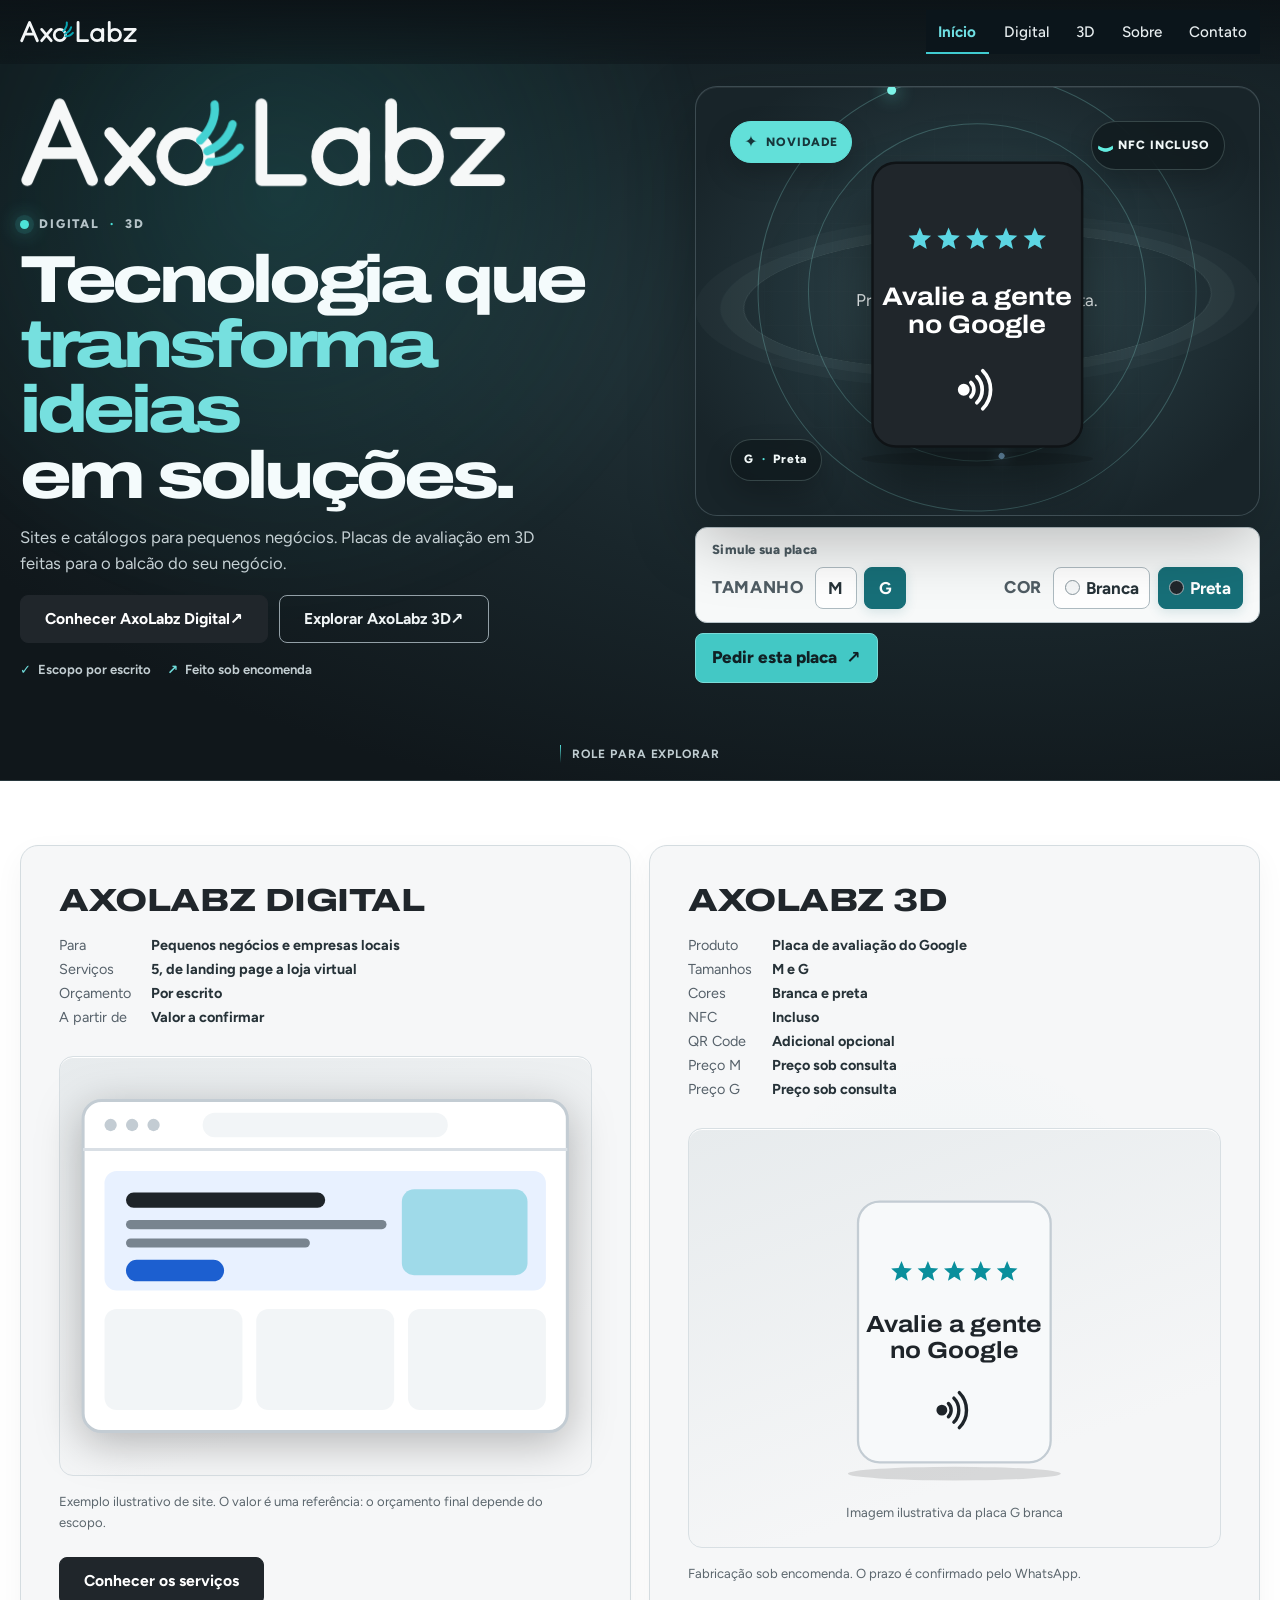
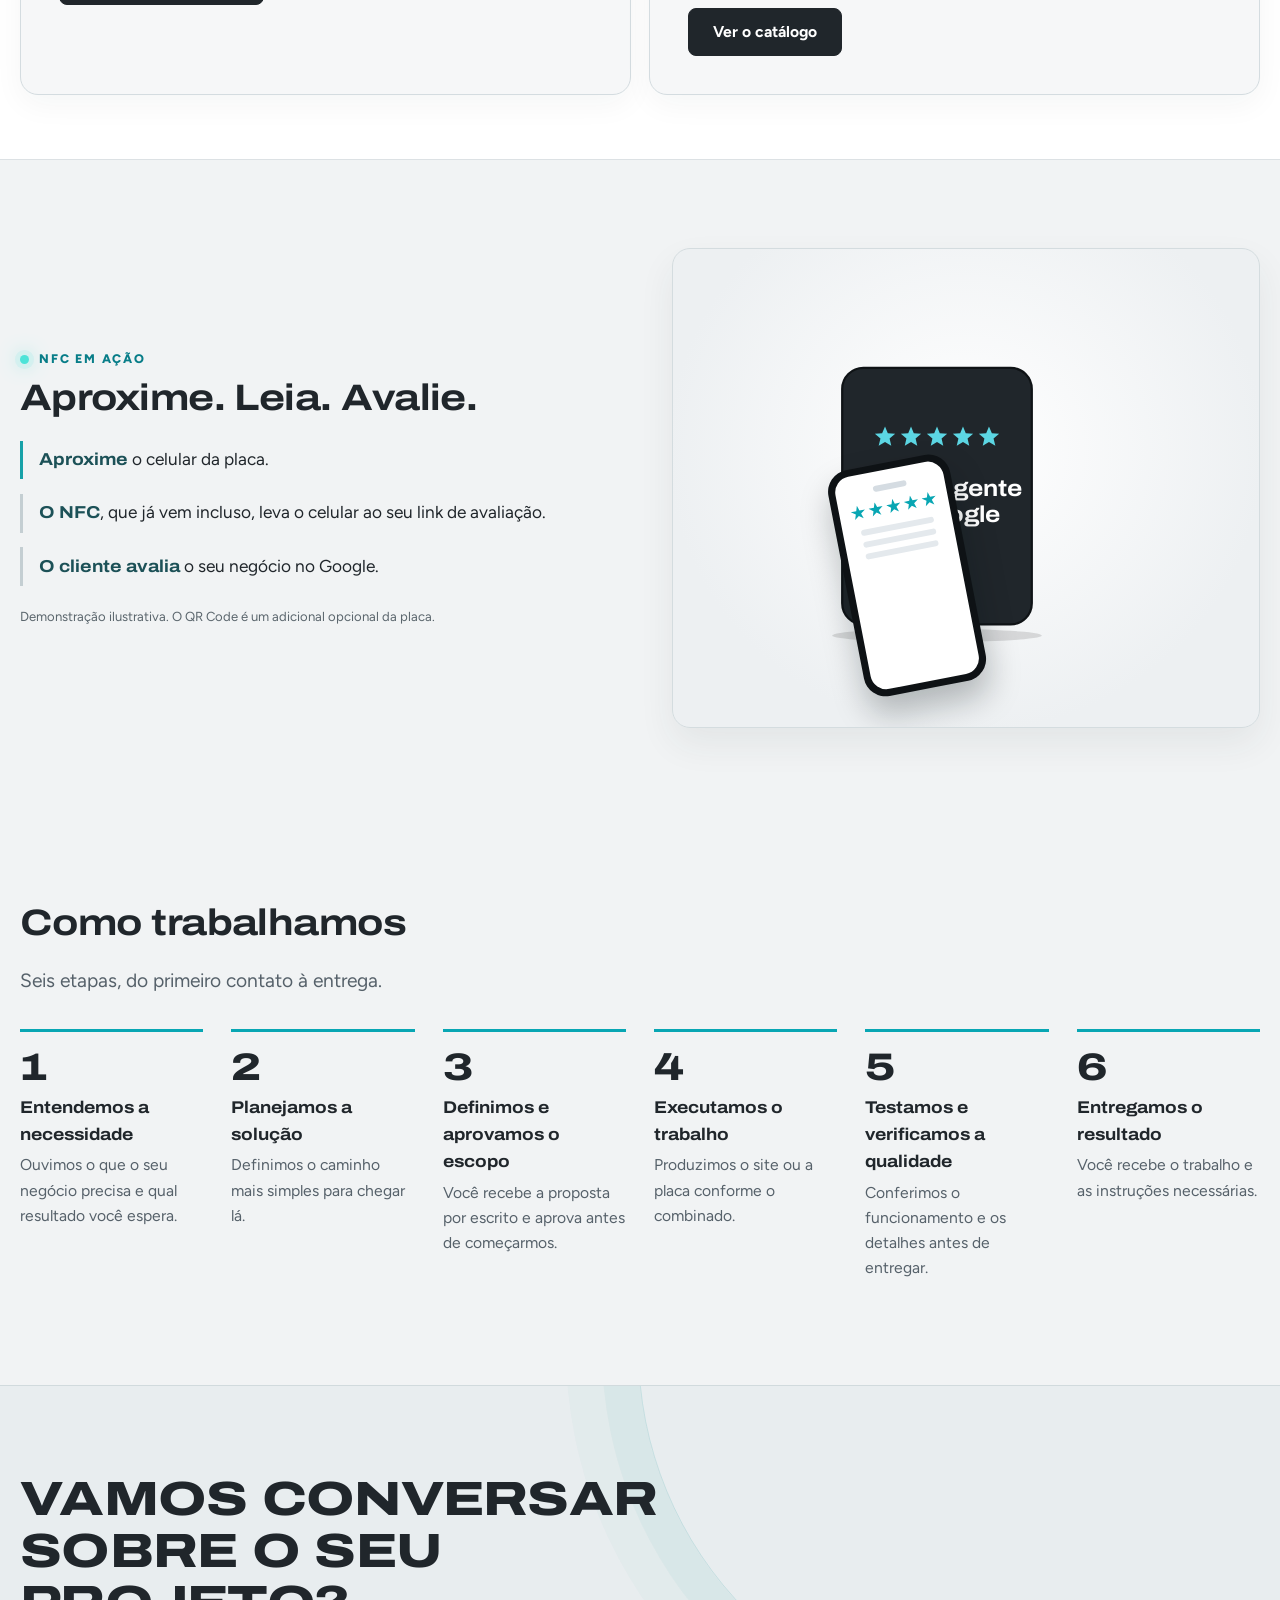
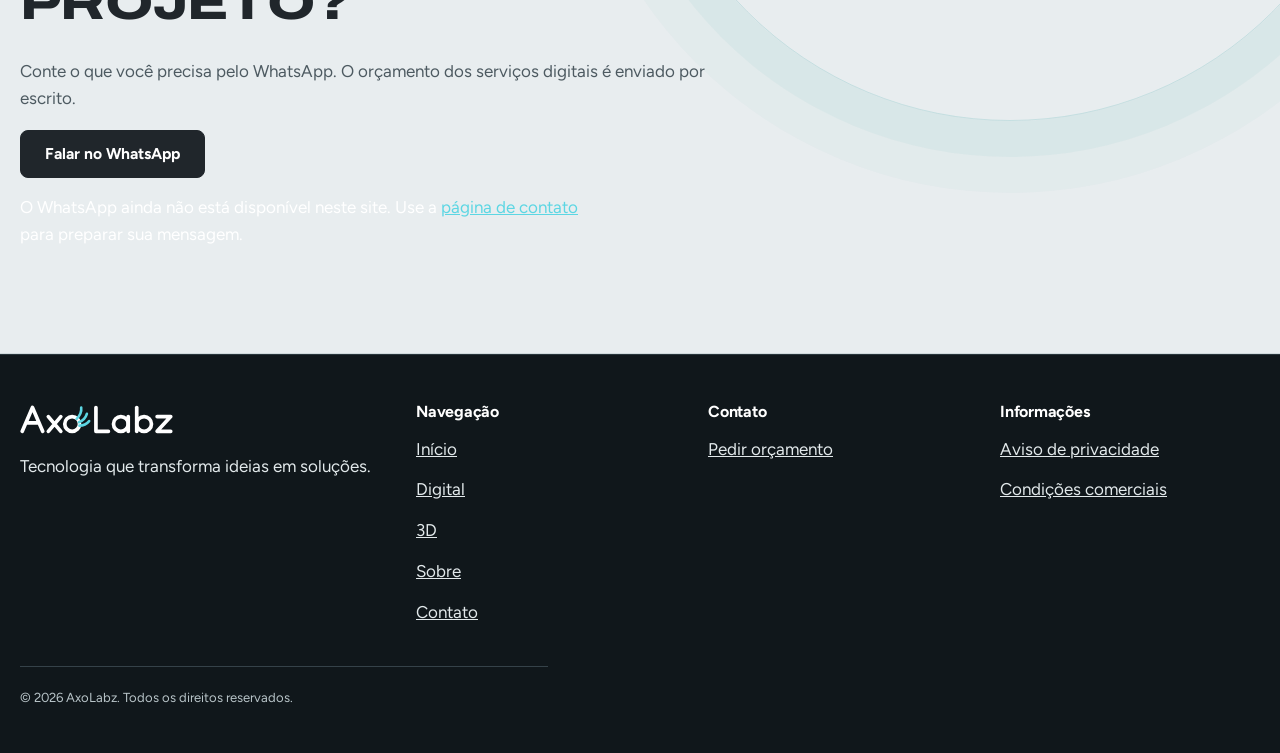
==== index.html @ d9a0e9d8 "V0.1" ====
<!DOCTYPE html>
<html lang="pt-BR">
<head>
<meta charset="utf-8">
<meta name="viewport" content="width=device-width, initial-scale=1">
<title>AxoLabz | Tecnologia que transforma ideias em soluções</title>
<meta name="description" content="AxoLabz Digital e AxoLabz 3D: sites, catálogos com WhatsApp e placas de avaliação do Google feitas sob encomenda.">
<meta name="theme-color" content="#10171b">
<link rel="icon" href="assets/img/favicon.svg" type="image/svg+xml">
<link rel="preload" href="assets/fonts/archivo-latin-wdth-normal.woff2" as="font" type="font/woff2" crossorigin>
<link rel="stylesheet" href="assets/css/style.css">

<script>document.documentElement.classList.add("js");if(!matchMedia("(prefers-reduced-motion:reduce)").matches)document.documentElement.classList.add("anim")</script>
<script src="assets/js/config.js" defer></script>
<script src="assets/js/app.js" defer></script>
<script src="assets/js/motion.js" defer></script>
</head>
<body data-root="" class="has-float home">
<a class="skip" href="#conteudo">Ir para o conteúdo</a>
<header class="site-head over" id="topo"><div class="wrap head-in">
<a class="logo" href="index.html" aria-label="AxoLabz, página inicial"><svg class="full" viewBox="0 0 272 60" aria-hidden="true" focusable="false"><g fill="none" stroke="currentColor" stroke-width="6.5" stroke-linecap="round" stroke-linejoin="round"><path d="M4 50 L22 8 L40 50 M11.5 35 H32.5"/><path d="M50 24 L72 50 M72 24 L50 50"/><circle cx="92" cy="37" r="13"/><path d="M134 8 V50 H156"/><circle cx="178" cy="37" r="13"/><path d="M191 24 V50"/><path d="M206 8 V50"/><circle cx="219" cy="37" r="13"/><path d="M242 24 H266 L242 50 H266"/></g><g fill="none" stroke="var(--gill,#17b0bf)" stroke-width="4.6" stroke-linecap="round"><path class="g" pathLength="1" d="M100 28 C106 22 109 16 108 8"/><path class="g" pathLength="1" d="M104 34 C111 31 116 26 118 19"/><path class="g" pathLength="1" d="M105 40 C112 40 118 37 122 32"/></g></svg><svg class="mark" viewBox="0 0 94 60" aria-hidden="true" focusable="false"><g fill="none" stroke="currentColor" stroke-width="6.5" stroke-linecap="round" stroke-linejoin="round"><path d="M4 50 L22 8 L40 50 M11.5 35 H32.5"/><path d="M50 24 L72 50 M72 24 L50 50"/></g><g fill="none" stroke="var(--gill,#17b0bf)" stroke-width="4.6" stroke-linecap="round"><path class="g" pathLength="1" d="M75 24 C81 19 84 14 83 7"/><path class="g" pathLength="1" d="M77 31 C84 29 88 25 90 19"/><path class="g" pathLength="1" d="M77 38 C83 38 88 36 91 32"/></g></svg></a>
<button class="menu-btn" id="menu-btn" type="button" aria-expanded="false" aria-controls="site-nav">Menu</button>
<nav class="nav" id="site-nav" aria-label="Principal"><ul><li><a href="index.html" aria-current="page">Início</a></li><li><a href="digital.html">Digital</a></li><li><a href="3d.html">3D</a></li><li><a href="sobre.html">Sobre</a></li><li><a href="contato.html">Contato</a></li></ul></nav>
</div></header>
<main id="conteudo">
<section class="hero-x" aria-labelledby="hero-title"><div class="wrap hero-layout">
<div class="hero-copy">
<div class="wordmark hero-wordmark"><svg class="full" viewBox="0 0 272 60" aria-hidden="true" focusable="false"><g fill="none" stroke="currentColor" stroke-width="6.5" stroke-linecap="round" stroke-linejoin="round"><path pathLength="1" style="--k:1" d="M4 50 L22 8 L40 50 M11.5 35 H32.5"/><path pathLength="1" style="--k:2" d="M50 24 L72 50 M72 24 L50 50"/><circle pathLength="1" style="--k:3" cx="92" cy="37" r="13"/><path pathLength="1" style="--k:4" d="M134 8 V50 H156"/><circle pathLength="1" style="--k:5" cx="178" cy="37" r="13"/><path pathLength="1" style="--k:6" d="M191 24 V50"/><path pathLength="1" style="--k:7" d="M206 8 V50"/><circle pathLength="1" style="--k:8" cx="219" cy="37" r="13"/><path pathLength="1" style="--k:9" d="M242 24 H266 L242 50 H266"/></g><g fill="none" stroke="var(--gill,#17b0bf)" stroke-width="4.6" stroke-linecap="round"><path class="g" pathLength="1" d="M100 28 C106 22 109 16 108 8"/><path class="g" pathLength="1" d="M104 34 C111 31 116 26 118 19"/><path class="g" pathLength="1" d="M105 40 C112 40 118 37 122 32"/></g></svg></div>
<p class="hero-kicker"><i aria-hidden="true"></i> DIGITAL <span>·</span> 3D</p>
<h1 id="hero-title"><span class="hero-title-line">Tecnologia que</span><em class="hero-title-line">transforma ideias</em><span class="hero-title-line">em soluções.</span></h1>
<p class="hero-deck">Sites e catálogos para pequenos negócios. Placas de avaliação em 3D feitas para o balcão do seu negócio.</p>
<div class="hero-actions"><a class="btn" href="digital.html">Conhecer AxoLabz Digital <span aria-hidden="true">↗</span></a><a class="btn line" href="3d.html">Explorar AxoLabz 3D <span aria-hidden="true">↗</span></a></div>
<div class="hero-signals"><span><i aria-hidden="true">✓</i> Escopo por escrito</span><span><i aria-hidden="true">↗</i> Feito sob encomenda</span></div>
</div>
<div class="hero-product" data-product-viewer>
<div class="product-stage">
<div class="product-grid" aria-hidden="true"></div><div class="product-orbit orbit-one" aria-hidden="true"></div><div class="product-orbit orbit-two" aria-hidden="true"></div>
<div class="plate-options">
<figure class="plate-option" data-plate-option="M-branca" hidden><div data-photo="M-branca" data-alt="Placa M branca"><svg class="plate" viewBox="0 0 260 300" role="img" aria-label="Ilustração da placa M branca"><ellipse cx="130" cy="282" rx="68" ry="6" fill="#000" opacity=".12"/><rect x="68.0" y="104.0" width="124" height="168" rx="14" fill="#f7f9fa" stroke="#c3ccd3" stroke-width="2"/><g fill="#0a8f9c"><polygon points="96.0,142.4 97.9,146.8 102.7,147.2 99.0,150.3 100.1,155.0 96.0,152.5 91.9,155.0 93.0,150.3 89.3,147.2 94.1,146.8"/><polygon points="113.0,142.4 114.9,146.8 119.7,147.2 116.0,150.3 117.1,155.0 113.0,152.5 108.9,155.0 110.0,150.3 106.3,147.2 111.1,146.8"/><polygon points="130.0,142.4 131.9,146.8 136.7,147.2 133.0,150.3 134.1,155.0 130.0,152.5 125.9,155.0 127.0,150.3 123.3,147.2 128.1,146.8"/><polygon points="147.0,142.4 148.9,146.8 153.7,147.2 150.0,150.3 151.1,155.0 147.0,152.5 142.9,155.0 144.0,150.3 140.3,147.2 145.1,146.8"/><polygon points="164.0,142.4 165.9,146.8 170.7,147.2 167.0,150.3 168.1,155.0 164.0,152.5 159.9,155.0 161.0,150.3 157.3,147.2 162.1,146.8"/></g><g data-plate-default-copy><text x="130" y="188.0" text-anchor="middle" font-size="15.0" font-weight="700" fill="#1e2429">Avalie a gente</text><text x="130" y="204.8" text-anchor="middle" font-size="15.0" font-weight="700" fill="#1e2429">no Google</text></g><image data-plate-logo x="107.0" y="184.6" width="46.0" height="28.0" preserveAspectRatio="xMidYMid meet" style="display:none"/><g data-plate-qr-placeholder style="display:none"><rect x="163.0" y="233.4" width="22.0" height="22.0" rx="1.8" fill="#fff"/><g fill="#20262b"><rect x="163.00" y="233.36" width="1.47" height="1.47"/><rect x="164.47" y="233.36" width="1.47" height="1.47"/><rect x="165.93" y="233.36" width="1.47" height="1.47"/><rect x="167.40" y="233.36" width="1.47" height="1.47"/><rect x="168.87" y="233.36" width="1.47" height="1.47"/><rect x="170.33" y="233.36" width="1.47" height="1.47"/><rect x="171.80" y="233.36" width="1.47" height="1.47"/><rect x="177.67" y="233.36" width="1.47" height="1.47"/><rect x="179.13" y="233.36" width="1.47" height="1.47"/><rect x="180.60" y="233.36" width="1.47" height="1.47"/><rect x="182.07" y="233.36" width="1.47" height="1.47"/><rect x="183.53" y="233.36" width="1.47" height="1.47"/><rect x="163.00" y="234.83" width="1.47" height="1.47"/><rect x="168.87" y="234.83" width="1.47" height="1.47"/><rect x="171.80" y="234.83" width="1.47" height="1.47"/><rect x="173.27" y="234.83" width="1.47" height="1.47"/><rect x="177.67" y="234.83" width="1.47" height="1.47"/><rect x="183.53" y="234.83" width="1.47" height="1.47"/><rect x="163.00" y="236.29" width="1.47" height="1.47"/><rect x="165.93" y="236.29" width="1.47" height="1.47"/><rect x="168.87" y="236.29" width="1.47" height="1.47"/><rect x="171.80" y="236.29" width="1.47" height="1.47"/><rect x="174.73" y="236.29" width="1.47" height="1.47"/><rect x="177.67" y="236.29" width="1.47" height="1.47"/><rect x="180.60" y="236.29" width="1.47" height="1.47"/><rect x="183.53" y="236.29" width="1.47" height="1.47"/><rect x="163.00" y="237.76" width="1.47" height="1.47"/><rect x="168.87" y="237.76" width="1.47" height="1.47"/><rect x="170.33" y="237.76" width="1.47" height="1.47"/><rect x="171.80" y="237.76" width="1.47" height="1.47"/><rect x="173.27" y="237.76" width="1.47" height="1.47"/><rect x="174.73" y="237.76" width="1.47" height="1.47"/><rect x="176.20" y="237.76" width="1.47" height="1.47"/><rect x="177.67" y="237.76" width="1.47" height="1.47"/><rect x="183.53" y="237.76" width="1.47" height="1.47"/><rect x="163.00" y="239.23" width="1.47" height="1.47"/><rect x="164.47" y="239.23" width="1.47" height="1.47"/><rect x="165.93" y="239.23" width="1.47" height="1.47"/><rect x="167.40" y="239.23" width="1.47" height="1.47"/><rect x="168.87" y="239.23" width="1.47" height="1.47"/><rect x="171.80" y="239.23" width="1.47" height="1.47"/><rect x="176.20" y="239.23" width="1.47" height="1.47"/><rect x="177.67" y="239.23" width="1.47" height="1.47"/><rect x="179.13" y="239.23" width="1.47" height="1.47"/><rect x="180.60" y="239.23" width="1.47" height="1.47"/><rect x="182.07" y="239.23" width="1.47" height="1.47"/><rect x="183.53" y="239.23" width="1.47" height="1.47"/><rect x="163.00" y="240.69" width="1.47" height="1.47"/><rect x="164.47" y="240.69" width="1.47" height="1.47"/><rect x="170.33" y="240.69" width="1.47" height="1.47"/><rect x="171.80" y="240.69" width="1.47" height="1.47"/><rect x="177.67" y="240.69" width="1.47" height="1.47"/><rect x="179.13" y="240.69" width="1.47" height="1.47"/><rect x="164.47" y="242.16" width="1.47" height="1.47"/><rect x="165.93" y="242.16" width="1.47" height="1.47"/><rect x="171.80" y="242.16" width="1.47" height="1.47"/><rect x="173.27" y="242.16" width="1.47" height="1.47"/><rect x="179.13" y="242.16" width="1.47" height="1.47"/><rect x="180.60" y="242.16" width="1.47" height="1.47"/><rect x="164.47" y="243.63" width="1.47" height="1.47"/><rect x="167.40" y="243.63" width="1.47" height="1.47"/><rect x="171.80" y="243.63" width="1.47" height="1.47"/><rect x="174.73" y="243.63" width="1.47" height="1.47"/><rect x="179.13" y="243.63" width="1.47" height="1.47"/><rect x="182.07" y="243.63" width="1.47" height="1.47"/><rect x="163.00" y="245.09" width="1.47" height="1.47"/><rect x="164.47" y="245.09" width="1.47" height="1.47"/><rect x="165.93" y="245.09" width="1.47" height="1.47"/><rect x="167.40" y="245.09" width="1.47" height="1.47"/><rect x="168.87" y="245.09" width="1.47" height="1.47"/><rect x="170.33" y="245.09" width="1.47" height="1.47"/><rect x="171.80" y="245.09" width="1.47" height="1.47"/><rect x="173.27" y="245.09" width="1.47" height="1.47"/><rect x="174.73" y="245.09" width="1.47" height="1.47"/><rect x="176.20" y="245.09" width="1.47" height="1.47"/><rect x="177.67" y="245.09" width="1.47" height="1.47"/><rect x="179.13" y="245.09" width="1.47" height="1.47"/><rect x="180.60" y="245.09" width="1.47" height="1.47"/><rect x="182.07" y="245.09" width="1.47" height="1.47"/><rect x="183.53" y="245.09" width="1.47" height="1.47"/><rect x="164.47" y="246.56" width="1.47" height="1.47"/><rect x="168.87" y="246.56" width="1.47" height="1.47"/><rect x="171.80" y="246.56" width="1.47" height="1.47"/><rect x="176.20" y="246.56" width="1.47" height="1.47"/><rect x="179.13" y="246.56" width="1.47" height="1.47"/><rect x="183.53" y="246.56" width="1.47" height="1.47"/><rect x="163.00" y="248.03" width="1.47" height="1.47"/><rect x="164.47" y="248.03" width="1.47" height="1.47"/><rect x="165.93" y="248.03" width="1.47" height="1.47"/><rect x="167.40" y="248.03" width="1.47" height="1.47"/><rect x="168.87" y="248.03" width="1.47" height="1.47"/><rect x="170.33" y="248.03" width="1.47" height="1.47"/><rect x="171.80" y="248.03" width="1.47" height="1.47"/><rect x="177.67" y="248.03" width="1.47" height="1.47"/><rect x="179.13" y="248.03" width="1.47" height="1.47"/><rect x="163.00" y="249.49" width="1.47" height="1.47"/><rect x="168.87" y="249.49" width="1.47" height="1.47"/><rect x="171.80" y="249.49" width="1.47" height="1.47"/><rect x="173.27" y="249.49" width="1.47" height="1.47"/><rect x="179.13" y="249.49" width="1.47" height="1.47"/><rect x="180.60" y="249.49" width="1.47" height="1.47"/><rect x="163.00" y="250.96" width="1.47" height="1.47"/><rect x="165.93" y="250.96" width="1.47" height="1.47"/><rect x="168.87" y="250.96" width="1.47" height="1.47"/><rect x="171.80" y="250.96" width="1.47" height="1.47"/><rect x="174.73" y="250.96" width="1.47" height="1.47"/><rect x="179.13" y="250.96" width="1.47" height="1.47"/><rect x="182.07" y="250.96" width="1.47" height="1.47"/><rect x="163.00" y="252.43" width="1.47" height="1.47"/><rect x="168.87" y="252.43" width="1.47" height="1.47"/><rect x="170.33" y="252.43" width="1.47" height="1.47"/><rect x="171.80" y="252.43" width="1.47" height="1.47"/><rect x="173.27" y="252.43" width="1.47" height="1.47"/><rect x="174.73" y="252.43" width="1.47" height="1.47"/><rect x="176.20" y="252.43" width="1.47" height="1.47"/><rect x="177.67" y="252.43" width="1.47" height="1.47"/><rect x="179.13" y="252.43" width="1.47" height="1.47"/><rect x="180.60" y="252.43" width="1.47" height="1.47"/><rect x="182.07" y="252.43" width="1.47" height="1.47"/><rect x="183.53" y="252.43" width="1.47" height="1.47"/><rect x="163.00" y="253.89" width="1.47" height="1.47"/><rect x="164.47" y="253.89" width="1.47" height="1.47"/><rect x="165.93" y="253.89" width="1.47" height="1.47"/><rect x="167.40" y="253.89" width="1.47" height="1.47"/><rect x="168.87" y="253.89" width="1.47" height="1.47"/><rect x="171.80" y="253.89" width="1.47" height="1.47"/><rect x="176.20" y="253.89" width="1.47" height="1.47"/><rect x="179.13" y="253.89" width="1.47" height="1.47"/><rect x="183.53" y="253.89" width="1.47" height="1.47"/></g></g><rect data-plate-qr-bg x="163.0" y="233.4" width="22.0" height="22.0" rx="1.8" fill="#fff" style="display:none"/><image data-plate-qr x="163.0" y="233.4" width="22.0" height="22.0" preserveAspectRatio="xMidYMid meet" style="display:none"/><g fill="none" stroke="#1e2429" stroke-width="2.2" stroke-linecap="round"><path d="M126.2 234.2 A6.0 6.0 0 0 1 126.2 242.6"/><path d="M129.7 230.7 A11.0 11.0 0 0 1 129.7 246.1"/><path d="M133.2 227.2 A16.0 16.0 0 0 1 133.2 249.6"/><circle cx="122.0" cy="238.4" r="2.4" fill="#1e2429"/></g></svg></div></figure>
<figure class="plate-option" data-plate-option="M-preta" hidden><div data-photo="M-preta" data-alt="Placa M preta"><svg class="plate" viewBox="0 0 260 300" role="img" aria-label="Ilustração da placa M preta"><ellipse cx="130" cy="282" rx="68" ry="6" fill="#000" opacity=".12"/><rect x="68.0" y="104.0" width="124" height="168" rx="14" fill="#20262b" stroke="#0f1316" stroke-width="2"/><g fill="#5cd6e3"><polygon points="96.0,142.4 97.9,146.8 102.7,147.2 99.0,150.3 100.1,155.0 96.0,152.5 91.9,155.0 93.0,150.3 89.3,147.2 94.1,146.8"/><polygon points="113.0,142.4 114.9,146.8 119.7,147.2 116.0,150.3 117.1,155.0 113.0,152.5 108.9,155.0 110.0,150.3 106.3,147.2 111.1,146.8"/><polygon points="130.0,142.4 131.9,146.8 136.7,147.2 133.0,150.3 134.1,155.0 130.0,152.5 125.9,155.0 127.0,150.3 123.3,147.2 128.1,146.8"/><polygon points="147.0,142.4 148.9,146.8 153.7,147.2 150.0,150.3 151.1,155.0 147.0,152.5 142.9,155.0 144.0,150.3 140.3,147.2 145.1,146.8"/><polygon points="164.0,142.4 165.9,146.8 170.7,147.2 167.0,150.3 168.1,155.0 164.0,152.5 159.9,155.0 161.0,150.3 157.3,147.2 162.1,146.8"/></g><g data-plate-default-copy><text x="130" y="188.0" text-anchor="middle" font-size="15.0" font-weight="700" fill="#ffffff">Avalie a gente</text><text x="130" y="204.8" text-anchor="middle" font-size="15.0" font-weight="700" fill="#ffffff">no Google</text></g><image data-plate-logo x="107.0" y="184.6" width="46.0" height="28.0" preserveAspectRatio="xMidYMid meet" style="display:none"/><g data-plate-qr-placeholder style="display:none"><rect x="163.0" y="233.4" width="22.0" height="22.0" rx="1.8" fill="#fff"/><g fill="#20262b"><rect x="163.00" y="233.36" width="1.47" height="1.47"/><rect x="164.47" y="233.36" width="1.47" height="1.47"/><rect x="165.93" y="233.36" width="1.47" height="1.47"/><rect x="167.40" y="233.36" width="1.47" height="1.47"/><rect x="168.87" y="233.36" width="1.47" height="1.47"/><rect x="170.33" y="233.36" width="1.47" height="1.47"/><rect x="171.80" y="233.36" width="1.47" height="1.47"/><rect x="177.67" y="233.36" width="1.47" height="1.47"/><rect x="179.13" y="233.36" width="1.47" height="1.47"/><rect x="180.60" y="233.36" width="1.47" height="1.47"/><rect x="182.07" y="233.36" width="1.47" height="1.47"/><rect x="183.53" y="233.36" width="1.47" height="1.47"/><rect x="163.00" y="234.83" width="1.47" height="1.47"/><rect x="168.87" y="234.83" width="1.47" height="1.47"/><rect x="171.80" y="234.83" width="1.47" height="1.47"/><rect x="173.27" y="234.83" width="1.47" height="1.47"/><rect x="177.67" y="234.83" width="1.47" height="1.47"/><rect x="183.53" y="234.83" width="1.47" height="1.47"/><rect x="163.00" y="236.29" width="1.47" height="1.47"/><rect x="165.93" y="236.29" width="1.47" height="1.47"/><rect x="168.87" y="236.29" width="1.47" height="1.47"/><rect x="171.80" y="236.29" width="1.47" height="1.47"/><rect x="174.73" y="236.29" width="1.47" height="1.47"/><rect x="177.67" y="236.29" width="1.47" height="1.47"/><rect x="180.60" y="236.29" width="1.47" height="1.47"/><rect x="183.53" y="236.29" width="1.47" height="1.47"/><rect x="163.00" y="237.76" width="1.47" height="1.47"/><rect x="168.87" y="237.76" width="1.47" height="1.47"/><rect x="170.33" y="237.76" width="1.47" height="1.47"/><rect x="171.80" y="237.76" width="1.47" height="1.47"/><rect x="173.27" y="237.76" width="1.47" height="1.47"/><rect x="174.73" y="237.76" width="1.47" height="1.47"/><rect x="176.20" y="237.76" width="1.47" height="1.47"/><rect x="177.67" y="237.76" width="1.47" height="1.47"/><rect x="183.53" y="237.76" width="1.47" height="1.47"/><rect x="163.00" y="239.23" width="1.47" height="1.47"/><rect x="164.47" y="239.23" width="1.47" height="1.47"/><rect x="165.93" y="239.23" width="1.47" height="1.47"/><rect x="167.40" y="239.23" width="1.47" height="1.47"/><rect x="168.87" y="239.23" width="1.47" height="1.47"/><rect x="171.80" y="239.23" width="1.47" height="1.47"/><rect x="176.20" y="239.23" width="1.47" height="1.47"/><rect x="177.67" y="239.23" width="1.47" height="1.47"/><rect x="179.13" y="239.23" width="1.47" height="1.47"/><rect x="180.60" y="239.23" width="1.47" height="1.47"/><rect x="182.07" y="239.23" width="1.47" height="1.47"/><rect x="183.53" y="239.23" width="1.47" height="1.47"/><rect x="163.00" y="240.69" width="1.47" height="1.47"/><rect x="164.47" y="240.69" width="1.47" height="1.47"/><rect x="170.33" y="240.69" width="1.47" height="1.47"/><rect x="171.80" y="240.69" width="1.47" height="1.47"/><rect x="177.67" y="240.69" width="1.47" height="1.47"/><rect x="179.13" y="240.69" width="1.47" height="1.47"/><rect x="164.47" y="242.16" width="1.47" height="1.47"/><rect x="165.93" y="242.16" width="1.47" height="1.47"/><rect x="171.80" y="242.16" width="1.47" height="1.47"/><rect x="173.27" y="242.16" width="1.47" height="1.47"/><rect x="179.13" y="242.16" width="1.47" height="1.47"/><rect x="180.60" y="242.16" width="1.47" height="1.47"/><rect x="164.47" y="243.63" width="1.47" height="1.47"/><rect x="167.40" y="243.63" width="1.47" height="1.47"/><rect x="171.80" y="243.63" width="1.47" height="1.47"/><rect x="174.73" y="243.63" width="1.47" height="1.47"/><rect x="179.13" y="243.63" width="1.47" height="1.47"/><rect x="182.07" y="243.63" width="1.47" height="1.47"/><rect x="163.00" y="245.09" width="1.47" height="1.47"/><rect x="164.47" y="245.09" width="1.47" height="1.47"/><rect x="165.93" y="245.09" width="1.47" height="1.47"/><rect x="167.40" y="245.09" width="1.47" height="1.47"/><rect x="168.87" y="245.09" width="1.47" height="1.47"/><rect x="170.33" y="245.09" width="1.47" height="1.47"/><rect x="171.80" y="245.09" width="1.47" height="1.47"/><rect x="173.27" y="245.09" width="1.47" height="1.47"/><rect x="174.73" y="245.09" width="1.47" height="1.47"/><rect x="176.20" y="245.09" width="1.47" height="1.47"/><rect x="177.67" y="245.09" width="1.47" height="1.47"/><rect x="179.13" y="245.09" width="1.47" height="1.47"/><rect x="180.60" y="245.09" width="1.47" height="1.47"/><rect x="182.07" y="245.09" width="1.47" height="1.47"/><rect x="183.53" y="245.09" width="1.47" height="1.47"/><rect x="164.47" y="246.56" width="1.47" height="1.47"/><rect x="168.87" y="246.56" width="1.47" height="1.47"/><rect x="171.80" y="246.56" width="1.47" height="1.47"/><rect x="176.20" y="246.56" width="1.47" height="1.47"/><rect x="179.13" y="246.56" width="1.47" height="1.47"/><rect x="183.53" y="246.56" width="1.47" height="1.47"/><rect x="163.00" y="248.03" width="1.47" height="1.47"/><rect x="164.47" y="248.03" width="1.47" height="1.47"/><rect x="165.93" y="248.03" width="1.47" height="1.47"/><rect x="167.40" y="248.03" width="1.47" height="1.47"/><rect x="168.87" y="248.03" width="1.47" height="1.47"/><rect x="170.33" y="248.03" width="1.47" height="1.47"/><rect x="171.80" y="248.03" width="1.47" height="1.47"/><rect x="177.67" y="248.03" width="1.47" height="1.47"/><rect x="179.13" y="248.03" width="1.47" height="1.47"/><rect x="163.00" y="249.49" width="1.47" height="1.47"/><rect x="168.87" y="249.49" width="1.47" height="1.47"/><rect x="171.80" y="249.49" width="1.47" height="1.47"/><rect x="173.27" y="249.49" width="1.47" height="1.47"/><rect x="179.13" y="249.49" width="1.47" height="1.47"/><rect x="180.60" y="249.49" width="1.47" height="1.47"/><rect x="163.00" y="250.96" width="1.47" height="1.47"/><rect x="165.93" y="250.96" width="1.47" height="1.47"/><rect x="168.87" y="250.96" width="1.47" height="1.47"/><rect x="171.80" y="250.96" width="1.47" height="1.47"/><rect x="174.73" y="250.96" width="1.47" height="1.47"/><rect x="179.13" y="250.96" width="1.47" height="1.47"/><rect x="182.07" y="250.96" width="1.47" height="1.47"/><rect x="163.00" y="252.43" width="1.47" height="1.47"/><rect x="168.87" y="252.43" width="1.47" height="1.47"/><rect x="170.33" y="252.43" width="1.47" height="1.47"/><rect x="171.80" y="252.43" width="1.47" height="1.47"/><rect x="173.27" y="252.43" width="1.47" height="1.47"/><rect x="174.73" y="252.43" width="1.47" height="1.47"/><rect x="176.20" y="252.43" width="1.47" height="1.47"/><rect x="177.67" y="252.43" width="1.47" height="1.47"/><rect x="179.13" y="252.43" width="1.47" height="1.47"/><rect x="180.60" y="252.43" width="1.47" height="1.47"/><rect x="182.07" y="252.43" width="1.47" height="1.47"/><rect x="183.53" y="252.43" width="1.47" height="1.47"/><rect x="163.00" y="253.89" width="1.47" height="1.47"/><rect x="164.47" y="253.89" width="1.47" height="1.47"/><rect x="165.93" y="253.89" width="1.47" height="1.47"/><rect x="167.40" y="253.89" width="1.47" height="1.47"/><rect x="168.87" y="253.89" width="1.47" height="1.47"/><rect x="171.80" y="253.89" width="1.47" height="1.47"/><rect x="176.20" y="253.89" width="1.47" height="1.47"/><rect x="179.13" y="253.89" width="1.47" height="1.47"/><rect x="183.53" y="253.89" width="1.47" height="1.47"/></g></g><rect data-plate-qr-bg x="163.0" y="233.4" width="22.0" height="22.0" rx="1.8" fill="#fff" style="display:none"/><image data-plate-qr x="163.0" y="233.4" width="22.0" height="22.0" preserveAspectRatio="xMidYMid meet" style="display:none"/><g fill="none" stroke="#ffffff" stroke-width="2.2" stroke-linecap="round"><path d="M126.2 234.2 A6.0 6.0 0 0 1 126.2 242.6"/><path d="M129.7 230.7 A11.0 11.0 0 0 1 129.7 246.1"/><path d="M133.2 227.2 A16.0 16.0 0 0 1 133.2 249.6"/><circle cx="122.0" cy="238.4" r="2.4" fill="#ffffff"/></g></svg></div></figure>
<figure class="plate-option" data-plate-option="G-branca" hidden><div data-photo="G-branca" data-alt="Placa G branca"><svg class="plate" viewBox="0 0 260 300" role="img" aria-label="Ilustração da placa G branca"><ellipse cx="130" cy="282" rx="94" ry="6" fill="#000" opacity=".12"/><rect x="45.0" y="42.0" width="170" height="230" rx="19" fill="#f7f9fa" stroke="#c3ccd3" stroke-width="2"/><g fill="#0a8f9c"><polygon points="83.4,94.5 85.9,100.6 92.5,101.1 87.5,105.4 89.0,111.9 83.4,108.4 77.7,111.9 79.3,105.4 74.3,101.1 80.8,100.6"/><polygon points="106.7,94.5 109.2,100.6 115.8,101.1 110.8,105.4 112.3,111.9 106.7,108.4 101.1,111.9 102.6,105.4 97.6,101.1 104.2,100.6"/><polygon points="130.0,94.5 132.5,100.6 139.1,101.1 134.1,105.4 135.6,111.9 130.0,108.4 124.4,111.9 125.9,105.4 120.9,101.1 127.5,100.6"/><polygon points="153.3,94.5 155.8,100.6 162.4,101.1 157.4,105.4 158.9,111.9 153.3,108.4 147.7,111.9 149.2,105.4 144.2,101.1 150.8,100.6"/><polygon points="176.6,94.5 179.2,100.6 185.7,101.1 180.7,105.4 182.3,111.9 176.6,108.4 171.0,111.9 172.5,105.4 167.5,101.1 174.1,100.6"/></g><g data-plate-default-copy><text x="130" y="157.0" text-anchor="middle" font-size="20.6" font-weight="700" fill="#1e2429">Avalie a gente</text><text x="130" y="180.0" text-anchor="middle" font-size="20.6" font-weight="700" fill="#1e2429">no Google</text></g><image data-plate-logo x="98.5" y="152.4" width="63.1" height="38.4" preserveAspectRatio="xMidYMid meet" style="display:none"/><g data-plate-qr-placeholder style="display:none"><rect x="175.2" y="219.1" width="30.2" height="30.2" rx="2.4" fill="#fff"/><g fill="#20262b"><rect x="175.24" y="219.10" width="2.01" height="2.01"/><rect x="177.25" y="219.10" width="2.01" height="2.01"/><rect x="179.26" y="219.10" width="2.01" height="2.01"/><rect x="181.27" y="219.10" width="2.01" height="2.01"/><rect x="183.28" y="219.10" width="2.01" height="2.01"/><rect x="185.30" y="219.10" width="2.01" height="2.01"/><rect x="187.31" y="219.10" width="2.01" height="2.01"/><rect x="195.35" y="219.10" width="2.01" height="2.01"/><rect x="197.36" y="219.10" width="2.01" height="2.01"/><rect x="199.37" y="219.10" width="2.01" height="2.01"/><rect x="201.38" y="219.10" width="2.01" height="2.01"/><rect x="203.39" y="219.10" width="2.01" height="2.01"/><rect x="175.24" y="221.11" width="2.01" height="2.01"/><rect x="183.28" y="221.11" width="2.01" height="2.01"/><rect x="187.31" y="221.11" width="2.01" height="2.01"/><rect x="189.32" y="221.11" width="2.01" height="2.01"/><rect x="195.35" y="221.11" width="2.01" height="2.01"/><rect x="203.39" y="221.11" width="2.01" height="2.01"/><rect x="175.24" y="223.12" width="2.01" height="2.01"/><rect x="179.26" y="223.12" width="2.01" height="2.01"/><rect x="183.28" y="223.12" width="2.01" height="2.01"/><rect x="187.31" y="223.12" width="2.01" height="2.01"/><rect x="191.33" y="223.12" width="2.01" height="2.01"/><rect x="195.35" y="223.12" width="2.01" height="2.01"/><rect x="199.37" y="223.12" width="2.01" height="2.01"/><rect x="203.39" y="223.12" width="2.01" height="2.01"/><rect x="175.24" y="225.13" width="2.01" height="2.01"/><rect x="183.28" y="225.13" width="2.01" height="2.01"/><rect x="185.30" y="225.13" width="2.01" height="2.01"/><rect x="187.31" y="225.13" width="2.01" height="2.01"/><rect x="189.32" y="225.13" width="2.01" height="2.01"/><rect x="191.33" y="225.13" width="2.01" height="2.01"/><rect x="193.34" y="225.13" width="2.01" height="2.01"/><rect x="195.35" y="225.13" width="2.01" height="2.01"/><rect x="203.39" y="225.13" width="2.01" height="2.01"/><rect x="175.24" y="227.14" width="2.01" height="2.01"/><rect x="177.25" y="227.14" width="2.01" height="2.01"/><rect x="179.26" y="227.14" width="2.01" height="2.01"/><rect x="181.27" y="227.14" width="2.01" height="2.01"/><rect x="183.28" y="227.14" width="2.01" height="2.01"/><rect x="187.31" y="227.14" width="2.01" height="2.01"/><rect x="193.34" y="227.14" width="2.01" height="2.01"/><rect x="195.35" y="227.14" width="2.01" height="2.01"/><rect x="197.36" y="227.14" width="2.01" height="2.01"/><rect x="199.37" y="227.14" width="2.01" height="2.01"/><rect x="201.38" y="227.14" width="2.01" height="2.01"/><rect x="203.39" y="227.14" width="2.01" height="2.01"/><rect x="175.24" y="229.15" width="2.01" height="2.01"/><rect x="177.25" y="229.15" width="2.01" height="2.01"/><rect x="185.30" y="229.15" width="2.01" height="2.01"/><rect x="187.31" y="229.15" width="2.01" height="2.01"/><rect x="195.35" y="229.15" width="2.01" height="2.01"/><rect x="197.36" y="229.15" width="2.01" height="2.01"/><rect x="177.25" y="231.16" width="2.01" height="2.01"/><rect x="179.26" y="231.16" width="2.01" height="2.01"/><rect x="187.31" y="231.16" width="2.01" height="2.01"/><rect x="189.32" y="231.16" width="2.01" height="2.01"/><rect x="197.36" y="231.16" width="2.01" height="2.01"/><rect x="199.37" y="231.16" width="2.01" height="2.01"/><rect x="177.25" y="233.18" width="2.01" height="2.01"/><rect x="181.27" y="233.18" width="2.01" height="2.01"/><rect x="187.31" y="233.18" width="2.01" height="2.01"/><rect x="191.33" y="233.18" width="2.01" height="2.01"/><rect x="197.36" y="233.18" width="2.01" height="2.01"/><rect x="201.38" y="233.18" width="2.01" height="2.01"/><rect x="175.24" y="235.19" width="2.01" height="2.01"/><rect x="177.25" y="235.19" width="2.01" height="2.01"/><rect x="179.26" y="235.19" width="2.01" height="2.01"/><rect x="181.27" y="235.19" width="2.01" height="2.01"/><rect x="183.28" y="235.19" width="2.01" height="2.01"/><rect x="185.30" y="235.19" width="2.01" height="2.01"/><rect x="187.31" y="235.19" width="2.01" height="2.01"/><rect x="189.32" y="235.19" width="2.01" height="2.01"/><rect x="191.33" y="235.19" width="2.01" height="2.01"/><rect x="193.34" y="235.19" width="2.01" height="2.01"/><rect x="195.35" y="235.19" width="2.01" height="2.01"/><rect x="197.36" y="235.19" width="2.01" height="2.01"/><rect x="199.37" y="235.19" width="2.01" height="2.01"/><rect x="201.38" y="235.19" width="2.01" height="2.01"/><rect x="203.39" y="235.19" width="2.01" height="2.01"/><rect x="177.25" y="237.20" width="2.01" height="2.01"/><rect x="183.28" y="237.20" width="2.01" height="2.01"/><rect x="187.31" y="237.20" width="2.01" height="2.01"/><rect x="193.34" y="237.20" width="2.01" height="2.01"/><rect x="197.36" y="237.20" width="2.01" height="2.01"/><rect x="203.39" y="237.20" width="2.01" height="2.01"/><rect x="175.24" y="239.21" width="2.01" height="2.01"/><rect x="177.25" y="239.21" width="2.01" height="2.01"/><rect x="179.26" y="239.21" width="2.01" height="2.01"/><rect x="181.27" y="239.21" width="2.01" height="2.01"/><rect x="183.28" y="239.21" width="2.01" height="2.01"/><rect x="185.30" y="239.21" width="2.01" height="2.01"/><rect x="187.31" y="239.21" width="2.01" height="2.01"/><rect x="195.35" y="239.21" width="2.01" height="2.01"/><rect x="197.36" y="239.21" width="2.01" height="2.01"/><rect x="175.24" y="241.22" width="2.01" height="2.01"/><rect x="183.28" y="241.22" width="2.01" height="2.01"/><rect x="187.31" y="241.22" width="2.01" height="2.01"/><rect x="189.32" y="241.22" width="2.01" height="2.01"/><rect x="197.36" y="241.22" width="2.01" height="2.01"/><rect x="199.37" y="241.22" width="2.01" height="2.01"/><rect x="175.24" y="243.23" width="2.01" height="2.01"/><rect x="179.26" y="243.23" width="2.01" height="2.01"/><rect x="183.28" y="243.23" width="2.01" height="2.01"/><rect x="187.31" y="243.23" width="2.01" height="2.01"/><rect x="191.33" y="243.23" width="2.01" height="2.01"/><rect x="197.36" y="243.23" width="2.01" height="2.01"/><rect x="201.38" y="243.23" width="2.01" height="2.01"/><rect x="175.24" y="245.24" width="2.01" height="2.01"/><rect x="183.28" y="245.24" width="2.01" height="2.01"/><rect x="185.30" y="245.24" width="2.01" height="2.01"/><rect x="187.31" y="245.24" width="2.01" height="2.01"/><rect x="189.32" y="245.24" width="2.01" height="2.01"/><rect x="191.33" y="245.24" width="2.01" height="2.01"/><rect x="193.34" y="245.24" width="2.01" height="2.01"/><rect x="195.35" y="245.24" width="2.01" height="2.01"/><rect x="197.36" y="245.24" width="2.01" height="2.01"/><rect x="199.37" y="245.24" width="2.01" height="2.01"/><rect x="201.38" y="245.24" width="2.01" height="2.01"/><rect x="203.39" y="245.24" width="2.01" height="2.01"/><rect x="175.24" y="247.25" width="2.01" height="2.01"/><rect x="177.25" y="247.25" width="2.01" height="2.01"/><rect x="179.26" y="247.25" width="2.01" height="2.01"/><rect x="181.27" y="247.25" width="2.01" height="2.01"/><rect x="183.28" y="247.25" width="2.01" height="2.01"/><rect x="187.31" y="247.25" width="2.01" height="2.01"/><rect x="193.34" y="247.25" width="2.01" height="2.01"/><rect x="197.36" y="247.25" width="2.01" height="2.01"/><rect x="203.39" y="247.25" width="2.01" height="2.01"/></g></g><rect data-plate-qr-bg x="175.2" y="219.1" width="30.2" height="30.2" rx="2.4" fill="#fff" style="display:none"/><image data-plate-qr x="175.2" y="219.1" width="30.2" height="30.2" preserveAspectRatio="xMidYMid meet" style="display:none"/><g fill="none" stroke="#1e2429" stroke-width="3.0" stroke-linecap="round"><path d="M124.8 220.2 A8.2 8.2 0 0 1 124.8 231.8"/><path d="M129.6 215.4 A15.1 15.1 0 0 1 129.6 236.6"/><path d="M134.4 210.6 A21.9 21.9 0 0 1 134.4 241.4"/><circle cx="119.0" cy="226.0" r="3.3" fill="#1e2429"/></g></svg></div></figure>
<figure class="plate-option is-active" data-plate-option="G-preta"><div data-photo="G-preta" data-alt="Placa G preta"><svg class="plate" viewBox="0 0 260 300" role="img" aria-label="Ilustração da placa G preta"><ellipse cx="130" cy="282" rx="94" ry="6" fill="#000" opacity=".12"/><rect x="45.0" y="42.0" width="170" height="230" rx="19" fill="#20262b" stroke="#0f1316" stroke-width="2"/><g fill="#5cd6e3"><polygon points="83.4,94.5 85.9,100.6 92.5,101.1 87.5,105.4 89.0,111.9 83.4,108.4 77.7,111.9 79.3,105.4 74.3,101.1 80.8,100.6"/><polygon points="106.7,94.5 109.2,100.6 115.8,101.1 110.8,105.4 112.3,111.9 106.7,108.4 101.1,111.9 102.6,105.4 97.6,101.1 104.2,100.6"/><polygon points="130.0,94.5 132.5,100.6 139.1,101.1 134.1,105.4 135.6,111.9 130.0,108.4 124.4,111.9 125.9,105.4 120.9,101.1 127.5,100.6"/><polygon points="153.3,94.5 155.8,100.6 162.4,101.1 157.4,105.4 158.9,111.9 153.3,108.4 147.7,111.9 149.2,105.4 144.2,101.1 150.8,100.6"/><polygon points="176.6,94.5 179.2,100.6 185.7,101.1 180.7,105.4 182.3,111.9 176.6,108.4 171.0,111.9 172.5,105.4 167.5,101.1 174.1,100.6"/></g><g data-plate-default-copy><text x="130" y="157.0" text-anchor="middle" font-size="20.6" font-weight="700" fill="#ffffff">Avalie a gente</text><text x="130" y="180.0" text-anchor="middle" font-size="20.6" font-weight="700" fill="#ffffff">no Google</text></g><image data-plate-logo x="98.5" y="152.4" width="63.1" height="38.4" preserveAspectRatio="xMidYMid meet" style="display:none"/><g data-plate-qr-placeholder style="display:none"><rect x="175.2" y="219.1" width="30.2" height="30.2" rx="2.4" fill="#fff"/><g fill="#20262b"><rect x="175.24" y="219.10" width="2.01" height="2.01"/><rect x="177.25" y="219.10" width="2.01" height="2.01"/><rect x="179.26" y="219.10" width="2.01" height="2.01"/><rect x="181.27" y="219.10" width="2.01" height="2.01"/><rect x="183.28" y="219.10" width="2.01" height="2.01"/><rect x="185.30" y="219.10" width="2.01" height="2.01"/><rect x="187.31" y="219.10" width="2.01" height="2.01"/><rect x="195.35" y="219.10" width="2.01" height="2.01"/><rect x="197.36" y="219.10" width="2.01" height="2.01"/><rect x="199.37" y="219.10" width="2.01" height="2.01"/><rect x="201.38" y="219.10" width="2.01" height="2.01"/><rect x="203.39" y="219.10" width="2.01" height="2.01"/><rect x="175.24" y="221.11" width="2.01" height="2.01"/><rect x="183.28" y="221.11" width="2.01" height="2.01"/><rect x="187.31" y="221.11" width="2.01" height="2.01"/><rect x="189.32" y="221.11" width="2.01" height="2.01"/><rect x="195.35" y="221.11" width="2.01" height="2.01"/><rect x="203.39" y="221.11" width="2.01" height="2.01"/><rect x="175.24" y="223.12" width="2.01" height="2.01"/><rect x="179.26" y="223.12" width="2.01" height="2.01"/><rect x="183.28" y="223.12" width="2.01" height="2.01"/><rect x="187.31" y="223.12" width="2.01" height="2.01"/><rect x="191.33" y="223.12" width="2.01" height="2.01"/><rect x="195.35" y="223.12" width="2.01" height="2.01"/><rect x="199.37" y="223.12" width="2.01" height="2.01"/><rect x="203.39" y="223.12" width="2.01" height="2.01"/><rect x="175.24" y="225.13" width="2.01" height="2.01"/><rect x="183.28" y="225.13" width="2.01" height="2.01"/><rect x="185.30" y="225.13" width="2.01" height="2.01"/><rect x="187.31" y="225.13" width="2.01" height="2.01"/><rect x="189.32" y="225.13" width="2.01" height="2.01"/><rect x="191.33" y="225.13" width="2.01" height="2.01"/><rect x="193.34" y="225.13" width="2.01" height="2.01"/><rect x="195.35" y="225.13" width="2.01" height="2.01"/><rect x="203.39" y="225.13" width="2.01" height="2.01"/><rect x="175.24" y="227.14" width="2.01" height="2.01"/><rect x="177.25" y="227.14" width="2.01" height="2.01"/><rect x="179.26" y="227.14" width="2.01" height="2.01"/><rect x="181.27" y="227.14" width="2.01" height="2.01"/><rect x="183.28" y="227.14" width="2.01" height="2.01"/><rect x="187.31" y="227.14" width="2.01" height="2.01"/><rect x="193.34" y="227.14" width="2.01" height="2.01"/><rect x="195.35" y="227.14" width="2.01" height="2.01"/><rect x="197.36" y="227.14" width="2.01" height="2.01"/><rect x="199.37" y="227.14" width="2.01" height="2.01"/><rect x="201.38" y="227.14" width="2.01" height="2.01"/><rect x="203.39" y="227.14" width="2.01" height="2.01"/><rect x="175.24" y="229.15" width="2.01" height="2.01"/><rect x="177.25" y="229.15" width="2.01" height="2.01"/><rect x="185.30" y="229.15" width="2.01" height="2.01"/><rect x="187.31" y="229.15" width="2.01" height="2.01"/><rect x="195.35" y="229.15" width="2.01" height="2.01"/><rect x="197.36" y="229.15" width="2.01" height="2.01"/><rect x="177.25" y="231.16" width="2.01" height="2.01"/><rect x="179.26" y="231.16" width="2.01" height="2.01"/><rect x="187.31" y="231.16" width="2.01" height="2.01"/><rect x="189.32" y="231.16" width="2.01" height="2.01"/><rect x="197.36" y="231.16" width="2.01" height="2.01"/><rect x="199.37" y="231.16" width="2.01" height="2.01"/><rect x="177.25" y="233.18" width="2.01" height="2.01"/><rect x="181.27" y="233.18" width="2.01" height="2.01"/><rect x="187.31" y="233.18" width="2.01" height="2.01"/><rect x="191.33" y="233.18" width="2.01" height="2.01"/><rect x="197.36" y="233.18" width="2.01" height="2.01"/><rect x="201.38" y="233.18" width="2.01" height="2.01"/><rect x="175.24" y="235.19" width="2.01" height="2.01"/><rect x="177.25" y="235.19" width="2.01" height="2.01"/><rect x="179.26" y="235.19" width="2.01" height="2.01"/><rect x="181.27" y="235.19" width="2.01" height="2.01"/><rect x="183.28" y="235.19" width="2.01" height="2.01"/><rect x="185.30" y="235.19" width="2.01" height="2.01"/><rect x="187.31" y="235.19" width="2.01" height="2.01"/><rect x="189.32" y="235.19" width="2.01" height="2.01"/><rect x="191.33" y="235.19" width="2.01" height="2.01"/><rect x="193.34" y="235.19" width="2.01" height="2.01"/><rect x="195.35" y="235.19" width="2.01" height="2.01"/><rect x="197.36" y="235.19" width="2.01" height="2.01"/><rect x="199.37" y="235.19" width="2.01" height="2.01"/><rect x="201.38" y="235.19" width="2.01" height="2.01"/><rect x="203.39" y="235.19" width="2.01" height="2.01"/><rect x="177.25" y="237.20" width="2.01" height="2.01"/><rect x="183.28" y="237.20" width="2.01" height="2.01"/><rect x="187.31" y="237.20" width="2.01" height="2.01"/><rect x="193.34" y="237.20" width="2.01" height="2.01"/><rect x="197.36" y="237.20" width="2.01" height="2.01"/><rect x="203.39" y="237.20" width="2.01" height="2.01"/><rect x="175.24" y="239.21" width="2.01" height="2.01"/><rect x="177.25" y="239.21" width="2.01" height="2.01"/><rect x="179.26" y="239.21" width="2.01" height="2.01"/><rect x="181.27" y="239.21" width="2.01" height="2.01"/><rect x="183.28" y="239.21" width="2.01" height="2.01"/><rect x="185.30" y="239.21" width="2.01" height="2.01"/><rect x="187.31" y="239.21" width="2.01" height="2.01"/><rect x="195.35" y="239.21" width="2.01" height="2.01"/><rect x="197.36" y="239.21" width="2.01" height="2.01"/><rect x="175.24" y="241.22" width="2.01" height="2.01"/><rect x="183.28" y="241.22" width="2.01" height="2.01"/><rect x="187.31" y="241.22" width="2.01" height="2.01"/><rect x="189.32" y="241.22" width="2.01" height="2.01"/><rect x="197.36" y="241.22" width="2.01" height="2.01"/><rect x="199.37" y="241.22" width="2.01" height="2.01"/><rect x="175.24" y="243.23" width="2.01" height="2.01"/><rect x="179.26" y="243.23" width="2.01" height="2.01"/><rect x="183.28" y="243.23" width="2.01" height="2.01"/><rect x="187.31" y="243.23" width="2.01" height="2.01"/><rect x="191.33" y="243.23" width="2.01" height="2.01"/><rect x="197.36" y="243.23" width="2.01" height="2.01"/><rect x="201.38" y="243.23" width="2.01" height="2.01"/><rect x="175.24" y="245.24" width="2.01" height="2.01"/><rect x="183.28" y="245.24" width="2.01" height="2.01"/><rect x="185.30" y="245.24" width="2.01" height="2.01"/><rect x="187.31" y="245.24" width="2.01" height="2.01"/><rect x="189.32" y="245.24" width="2.01" height="2.01"/><rect x="191.33" y="245.24" width="2.01" height="2.01"/><rect x="193.34" y="245.24" width="2.01" height="2.01"/><rect x="195.35" y="245.24" width="2.01" height="2.01"/><rect x="197.36" y="245.24" width="2.01" height="2.01"/><rect x="199.37" y="245.24" width="2.01" height="2.01"/><rect x="201.38" y="245.24" width="2.01" height="2.01"/><rect x="203.39" y="245.24" width="2.01" height="2.01"/><rect x="175.24" y="247.25" width="2.01" height="2.01"/><rect x="177.25" y="247.25" width="2.01" height="2.01"/><rect x="179.26" y="247.25" width="2.01" height="2.01"/><rect x="181.27" y="247.25" width="2.01" height="2.01"/><rect x="183.28" y="247.25" width="2.01" height="2.01"/><rect x="187.31" y="247.25" width="2.01" height="2.01"/><rect x="193.34" y="247.25" width="2.01" height="2.01"/><rect x="197.36" y="247.25" width="2.01" height="2.01"/><rect x="203.39" y="247.25" width="2.01" height="2.01"/></g></g><rect data-plate-qr-bg x="175.2" y="219.1" width="30.2" height="30.2" rx="2.4" fill="#fff" style="display:none"/><image data-plate-qr x="175.2" y="219.1" width="30.2" height="30.2" preserveAspectRatio="xMidYMid meet" style="display:none"/><g fill="none" stroke="#ffffff" stroke-width="3.0" stroke-linecap="round"><path d="M124.8 220.2 A8.2 8.2 0 0 1 124.8 231.8"/><path d="M129.6 215.4 A15.1 15.1 0 0 1 129.6 236.6"/><path d="M134.4 210.6 A21.9 21.9 0 0 1 134.4 241.4"/><circle cx="119.0" cy="226.0" r="3.3" fill="#ffffff"/></g></svg></div></figure>
</div>
<div class="product-chip chip-new"><span aria-hidden="true">✦</span> NOVIDADE</div>
<div class="product-chip chip-nfc"><span class="nfc-glyph" aria-hidden="true">)))</span> NFC INCLUSO</div>
<div class="product-chip chip-variant"><span data-selected-size>G</span> <i>·</i> <span data-selected-color>Preta</span></div>
<span class="visually-hidden" data-variant-status aria-live="polite">Placa G preta selecionada</span>
</div>
<div class="variant-controls" role="group" aria-label="Simule sua placa"><p class="variant-heading">Simule sua placa</p>
<div class="control-set" role="group" aria-label="Escolha o tamanho"><span>Tamanho</span><button type="button" data-plate-size="M" aria-pressed="false">M</button><button type="button" data-plate-size="G" aria-pressed="true">G</button></div>
<div class="control-set color-set" role="group" aria-label="Escolha a cor"><span>Cor</span><button type="button" class="color-choice" data-plate-color="branca" aria-label="Branca" aria-pressed="false"><i class="swatch swatch-light"></i>Branca</button><button type="button" class="color-choice" data-plate-color="preta" aria-label="Preta" aria-pressed="true"><i class="swatch swatch-dark"></i>Preta</button></div>
</div><a class="variant-order" data-order-variant href="produtos/placa-avaliacao-google.html?v=G-preta">Pedir esta placa <span aria-hidden="true">↗</span></a>
</div>
<a class="hero-scroll" href="#solucoes"><span></span>Role para explorar</a>
</div></section>
<section class="duo" id="solucoes"><div class="wrap duo-grid">
<article class="duo-col"><div class="duo-head"><h2>AxoLabz Digital</h2>
<dl class="spec"><dt>Para</dt><dd>Pequenos negócios e empresas locais</dd><dt>Serviços</dt><dd>5, de landing page a loja virtual</dd><dt>Orçamento</dt><dd>Por escrito</dd><dt>A partir de</dt><dd data-price="digital:landing-page">Valor a confirmar</dd></dl></div>
<div class="studio"><svg viewBox="0 0 320 220" role="img" aria-label="Ilustração de um site aberto no navegador"><rect x="2" y="2" width="316" height="216" rx="12" fill="#fff" stroke="#c3ccd3" stroke-width="2"/><path d="M2 34 H318" stroke="#d9dfe5" stroke-width="2"/><circle cx="20" cy="18" r="4" fill="#c3ccd3"/><circle cx="34" cy="18" r="4" fill="#c3ccd3"/><circle cx="48" cy="18" r="4" fill="#c3ccd3"/><rect x="80" y="10" width="160" height="16" rx="8" fill="#f2f5f7"/><rect x="16" y="48" width="288" height="78" rx="8" fill="#e8f1ff"/><rect x="30" y="62" width="130" height="10" rx="5" fill="#1e2429"/><rect x="30" y="80" width="170" height="6" rx="3" fill="#78848f"/><rect x="30" y="92" width="120" height="6" rx="3" fill="#78848f"/><rect x="30" y="106" width="64" height="14" rx="7" fill="#1c5fd0"/><rect x="210" y="60" width="82" height="56" rx="8" fill="#17b0bf" opacity=".35"/><rect x="16" y="138" width="90" height="66" rx="8" fill="#f2f5f7"/><rect x="115" y="138" width="90" height="66" rx="8" fill="#f2f5f7"/><rect x="214" y="138" width="90" height="66" rx="8" fill="#f2f5f7"/></svg></div>
<p class="fine">Exemplo ilustrativo de site. O valor é uma referência: o orçamento final depende do escopo.</p>
<div class="actions"><a class="btn" href="digital.html">Conhecer os serviços</a></div></article>
<article class="duo-col"><div class="duo-head"><h2>AxoLabz 3D</h2>
<dl class="spec"><dt>Produto</dt><dd>Placa de avaliação do Google</dd><dt>Tamanhos</dt><dd>M e G</dd><dt>Cores</dt><dd>Branca e preta</dd><dt>NFC</dt><dd>Incluso</dd><dt>QR Code</dt><dd>Adicional opcional</dd><dt>Preço M</dt><dd data-price="plate:M">Preço sob consulta</dd><dt>Preço G</dt><dd data-price="plate:G">Preço sob consulta</dd></dl></div>
<div class="studio"><div data-photo="G-branca" data-alt="Placa G branca"><svg class="plate" viewBox="0 0 260 300" role="img" aria-label="Ilustração da placa G branca"><ellipse cx="130" cy="282" rx="94" ry="6" fill="#000" opacity=".12"/><rect x="45.0" y="42.0" width="170" height="230" rx="19" fill="#f7f9fa" stroke="#c3ccd3" stroke-width="2"/><g fill="#0a8f9c"><polygon points="83.4,94.5 85.9,100.6 92.5,101.1 87.5,105.4 89.0,111.9 83.4,108.4 77.7,111.9 79.3,105.4 74.3,101.1 80.8,100.6"/><polygon points="106.7,94.5 109.2,100.6 115.8,101.1 110.8,105.4 112.3,111.9 106.7,108.4 101.1,111.9 102.6,105.4 97.6,101.1 104.2,100.6"/><polygon points="130.0,94.5 132.5,100.6 139.1,101.1 134.1,105.4 135.6,111.9 130.0,108.4 124.4,111.9 125.9,105.4 120.9,101.1 127.5,100.6"/><polygon points="153.3,94.5 155.8,100.6 162.4,101.1 157.4,105.4 158.9,111.9 153.3,108.4 147.7,111.9 149.2,105.4 144.2,101.1 150.8,100.6"/><polygon points="176.6,94.5 179.2,100.6 185.7,101.1 180.7,105.4 182.3,111.9 176.6,108.4 171.0,111.9 172.5,105.4 167.5,101.1 174.1,100.6"/></g><g data-plate-default-copy><text x="130" y="157.0" text-anchor="middle" font-size="20.6" font-weight="700" fill="#1e2429">Avalie a gente</text><text x="130" y="180.0" text-anchor="middle" font-size="20.6" font-weight="700" fill="#1e2429">no Google</text></g><image data-plate-logo x="98.5" y="152.4" width="63.1" height="38.4" preserveAspectRatio="xMidYMid meet" style="display:none"/><g data-plate-qr-placeholder style="display:none"><rect x="175.2" y="219.1" width="30.2" height="30.2" rx="2.4" fill="#fff"/><g fill="#20262b"><rect x="175.24" y="219.10" width="2.01" height="2.01"/><rect x="177.25" y="219.10" width="2.01" height="2.01"/><rect x="179.26" y="219.10" width="2.01" height="2.01"/><rect x="181.27" y="219.10" width="2.01" height="2.01"/><rect x="183.28" y="219.10" width="2.01" height="2.01"/><rect x="185.30" y="219.10" width="2.01" height="2.01"/><rect x="187.31" y="219.10" width="2.01" height="2.01"/><rect x="195.35" y="219.10" width="2.01" height="2.01"/><rect x="197.36" y="219.10" width="2.01" height="2.01"/><rect x="199.37" y="219.10" width="2.01" height="2.01"/><rect x="201.38" y="219.10" width="2.01" height="2.01"/><rect x="203.39" y="219.10" width="2.01" height="2.01"/><rect x="175.24" y="221.11" width="2.01" height="2.01"/><rect x="183.28" y="221.11" width="2.01" height="2.01"/><rect x="187.31" y="221.11" width="2.01" height="2.01"/><rect x="189.32" y="221.11" width="2.01" height="2.01"/><rect x="195.35" y="221.11" width="2.01" height="2.01"/><rect x="203.39" y="221.11" width="2.01" height="2.01"/><rect x="175.24" y="223.12" width="2.01" height="2.01"/><rect x="179.26" y="223.12" width="2.01" height="2.01"/><rect x="183.28" y="223.12" width="2.01" height="2.01"/><rect x="187.31" y="223.12" width="2.01" height="2.01"/><rect x="191.33" y="223.12" width="2.01" height="2.01"/><rect x="195.35" y="223.12" width="2.01" height="2.01"/><rect x="199.37" y="223.12" width="2.01" height="2.01"/><rect x="203.39" y="223.12" width="2.01" height="2.01"/><rect x="175.24" y="225.13" width="2.01" height="2.01"/><rect x="183.28" y="225.13" width="2.01" height="2.01"/><rect x="185.30" y="225.13" width="2.01" height="2.01"/><rect x="187.31" y="225.13" width="2.01" height="2.01"/><rect x="189.32" y="225.13" width="2.01" height="2.01"/><rect x="191.33" y="225.13" width="2.01" height="2.01"/><rect x="193.34" y="225.13" width="2.01" height="2.01"/><rect x="195.35" y="225.13" width="2.01" height="2.01"/><rect x="203.39" y="225.13" width="2.01" height="2.01"/><rect x="175.24" y="227.14" width="2.01" height="2.01"/><rect x="177.25" y="227.14" width="2.01" height="2.01"/><rect x="179.26" y="227.14" width="2.01" height="2.01"/><rect x="181.27" y="227.14" width="2.01" height="2.01"/><rect x="183.28" y="227.14" width="2.01" height="2.01"/><rect x="187.31" y="227.14" width="2.01" height="2.01"/><rect x="193.34" y="227.14" width="2.01" height="2.01"/><rect x="195.35" y="227.14" width="2.01" height="2.01"/><rect x="197.36" y="227.14" width="2.01" height="2.01"/><rect x="199.37" y="227.14" width="2.01" height="2.01"/><rect x="201.38" y="227.14" width="2.01" height="2.01"/><rect x="203.39" y="227.14" width="2.01" height="2.01"/><rect x="175.24" y="229.15" width="2.01" height="2.01"/><rect x="177.25" y="229.15" width="2.01" height="2.01"/><rect x="185.30" y="229.15" width="2.01" height="2.01"/><rect x="187.31" y="229.15" width="2.01" height="2.01"/><rect x="195.35" y="229.15" width="2.01" height="2.01"/><rect x="197.36" y="229.15" width="2.01" height="2.01"/><rect x="177.25" y="231.16" width="2.01" height="2.01"/><rect x="179.26" y="231.16" width="2.01" height="2.01"/><rect x="187.31" y="231.16" width="2.01" height="2.01"/><rect x="189.32" y="231.16" width="2.01" height="2.01"/><rect x="197.36" y="231.16" width="2.01" height="2.01"/><rect x="199.37" y="231.16" width="2.01" height="2.01"/><rect x="177.25" y="233.18" width="2.01" height="2.01"/><rect x="181.27" y="233.18" width="2.01" height="2.01"/><rect x="187.31" y="233.18" width="2.01" height="2.01"/><rect x="191.33" y="233.18" width="2.01" height="2.01"/><rect x="197.36" y="233.18" width="2.01" height="2.01"/><rect x="201.38" y="233.18" width="2.01" height="2.01"/><rect x="175.24" y="235.19" width="2.01" height="2.01"/><rect x="177.25" y="235.19" width="2.01" height="2.01"/><rect x="179.26" y="235.19" width="2.01" height="2.01"/><rect x="181.27" y="235.19" width="2.01" height="2.01"/><rect x="183.28" y="235.19" width="2.01" height="2.01"/><rect x="185.30" y="235.19" width="2.01" height="2.01"/><rect x="187.31" y="235.19" width="2.01" height="2.01"/><rect x="189.32" y="235.19" width="2.01" height="2.01"/><rect x="191.33" y="235.19" width="2.01" height="2.01"/><rect x="193.34" y="235.19" width="2.01" height="2.01"/><rect x="195.35" y="235.19" width="2.01" height="2.01"/><rect x="197.36" y="235.19" width="2.01" height="2.01"/><rect x="199.37" y="235.19" width="2.01" height="2.01"/><rect x="201.38" y="235.19" width="2.01" height="2.01"/><rect x="203.39" y="235.19" width="2.01" height="2.01"/><rect x="177.25" y="237.20" width="2.01" height="2.01"/><rect x="183.28" y="237.20" width="2.01" height="2.01"/><rect x="187.31" y="237.20" width="2.01" height="2.01"/><rect x="193.34" y="237.20" width="2.01" height="2.01"/><rect x="197.36" y="237.20" width="2.01" height="2.01"/><rect x="203.39" y="237.20" width="2.01" height="2.01"/><rect x="175.24" y="239.21" width="2.01" height="2.01"/><rect x="177.25" y="239.21" width="2.01" height="2.01"/><rect x="179.26" y="239.21" width="2.01" height="2.01"/><rect x="181.27" y="239.21" width="2.01" height="2.01"/><rect x="183.28" y="239.21" width="2.01" height="2.01"/><rect x="185.30" y="239.21" width="2.01" height="2.01"/><rect x="187.31" y="239.21" width="2.01" height="2.01"/><rect x="195.35" y="239.21" width="2.01" height="2.01"/><rect x="197.36" y="239.21" width="2.01" height="2.01"/><rect x="175.24" y="241.22" width="2.01" height="2.01"/><rect x="183.28" y="241.22" width="2.01" height="2.01"/><rect x="187.31" y="241.22" width="2.01" height="2.01"/><rect x="189.32" y="241.22" width="2.01" height="2.01"/><rect x="197.36" y="241.22" width="2.01" height="2.01"/><rect x="199.37" y="241.22" width="2.01" height="2.01"/><rect x="175.24" y="243.23" width="2.01" height="2.01"/><rect x="179.26" y="243.23" width="2.01" height="2.01"/><rect x="183.28" y="243.23" width="2.01" height="2.01"/><rect x="187.31" y="243.23" width="2.01" height="2.01"/><rect x="191.33" y="243.23" width="2.01" height="2.01"/><rect x="197.36" y="243.23" width="2.01" height="2.01"/><rect x="201.38" y="243.23" width="2.01" height="2.01"/><rect x="175.24" y="245.24" width="2.01" height="2.01"/><rect x="183.28" y="245.24" width="2.01" height="2.01"/><rect x="185.30" y="245.24" width="2.01" height="2.01"/><rect x="187.31" y="245.24" width="2.01" height="2.01"/><rect x="189.32" y="245.24" width="2.01" height="2.01"/><rect x="191.33" y="245.24" width="2.01" height="2.01"/><rect x="193.34" y="245.24" width="2.01" height="2.01"/><rect x="195.35" y="245.24" width="2.01" height="2.01"/><rect x="197.36" y="245.24" width="2.01" height="2.01"/><rect x="199.37" y="245.24" width="2.01" height="2.01"/><rect x="201.38" y="245.24" width="2.01" height="2.01"/><rect x="203.39" y="245.24" width="2.01" height="2.01"/><rect x="175.24" y="247.25" width="2.01" height="2.01"/><rect x="177.25" y="247.25" width="2.01" height="2.01"/><rect x="179.26" y="247.25" width="2.01" height="2.01"/><rect x="181.27" y="247.25" width="2.01" height="2.01"/><rect x="183.28" y="247.25" width="2.01" height="2.01"/><rect x="187.31" y="247.25" width="2.01" height="2.01"/><rect x="193.34" y="247.25" width="2.01" height="2.01"/><rect x="197.36" y="247.25" width="2.01" height="2.01"/><rect x="203.39" y="247.25" width="2.01" height="2.01"/></g></g><rect data-plate-qr-bg x="175.2" y="219.1" width="30.2" height="30.2" rx="2.4" fill="#fff" style="display:none"/><image data-plate-qr x="175.2" y="219.1" width="30.2" height="30.2" preserveAspectRatio="xMidYMid meet" style="display:none"/><g fill="none" stroke="#1e2429" stroke-width="3.0" stroke-linecap="round"><path d="M124.8 220.2 A8.2 8.2 0 0 1 124.8 231.8"/><path d="M129.6 215.4 A15.1 15.1 0 0 1 129.6 236.6"/><path d="M134.4 210.6 A21.9 21.9 0 0 1 134.4 241.4"/><circle cx="119.0" cy="226.0" r="3.3" fill="#1e2429"/></g></svg></div><p class="fine" data-illus style="margin:0">Imagem ilustrativa da placa G branca</p></div>
<p class="fine">Fabricação sob encomenda. O prazo é confirmado pelo WhatsApp.</p>
<div class="actions"><a class="btn" href="3d.html">Ver o catálogo</a></div></article>
</div></section>
<section class="tapsec" id="como-funciona" aria-labelledby="tap-title"><div class="wrap split">
<div><p class="hero-kicker tap-kicker"><i aria-hidden="true"></i> NFC EM AÇÃO</p><h2 id="tap-title">Aproxime. Leia. Avalie.</h2>
<ol class="tap-steps"><li><strong>Aproxime</strong> o celular da placa.</li><li><strong>O NFC</strong>, que já vem incluso, leva o celular ao seu link de avaliação.</li><li><strong>O cliente avalia</strong> o seu negócio no Google.</li></ol>
<p class="fine">Demonstração ilustrativa. O QR Code é um adicional opcional da placa.</p></div>
<div class="tap" aria-hidden="true"><div class="tap-plate"><svg class="plate" viewBox="0 0 260 300" role="img" aria-label="Ilustração da placa G preta"><ellipse cx="130" cy="282" rx="94" ry="6" fill="#000" opacity=".12"/><rect x="45.0" y="42.0" width="170" height="230" rx="19" fill="#20262b" stroke="#0f1316" stroke-width="2"/><g fill="#5cd6e3"><polygon points="83.4,94.5 85.9,100.6 92.5,101.1 87.5,105.4 89.0,111.9 83.4,108.4 77.7,111.9 79.3,105.4 74.3,101.1 80.8,100.6"/><polygon points="106.7,94.5 109.2,100.6 115.8,101.1 110.8,105.4 112.3,111.9 106.7,108.4 101.1,111.9 102.6,105.4 97.6,101.1 104.2,100.6"/><polygon points="130.0,94.5 132.5,100.6 139.1,101.1 134.1,105.4 135.6,111.9 130.0,108.4 124.4,111.9 125.9,105.4 120.9,101.1 127.5,100.6"/><polygon points="153.3,94.5 155.8,100.6 162.4,101.1 157.4,105.4 158.9,111.9 153.3,108.4 147.7,111.9 149.2,105.4 144.2,101.1 150.8,100.6"/><polygon points="176.6,94.5 179.2,100.6 185.7,101.1 180.7,105.4 182.3,111.9 176.6,108.4 171.0,111.9 172.5,105.4 167.5,101.1 174.1,100.6"/></g><g data-plate-default-copy><text x="130" y="157.0" text-anchor="middle" font-size="20.6" font-weight="700" fill="#ffffff">Avalie a gente</text><text x="130" y="180.0" text-anchor="middle" font-size="20.6" font-weight="700" fill="#ffffff">no Google</text></g><image data-plate-logo x="98.5" y="152.4" width="63.1" height="38.4" preserveAspectRatio="xMidYMid meet" style="display:none"/><g data-plate-qr-placeholder style="display:none"><rect x="175.2" y="219.1" width="30.2" height="30.2" rx="2.4" fill="#fff"/><g fill="#20262b"><rect x="175.24" y="219.10" width="2.01" height="2.01"/><rect x="177.25" y="219.10" width="2.01" height="2.01"/><rect x="179.26" y="219.10" width="2.01" height="2.01"/><rect x="181.27" y="219.10" width="2.01" height="2.01"/><rect x="183.28" y="219.10" width="2.01" height="2.01"/><rect x="185.30" y="219.10" width="2.01" height="2.01"/><rect x="187.31" y="219.10" width="2.01" height="2.01"/><rect x="195.35" y="219.10" width="2.01" height="2.01"/><rect x="197.36" y="219.10" width="2.01" height="2.01"/><rect x="199.37" y="219.10" width="2.01" height="2.01"/><rect x="201.38" y="219.10" width="2.01" height="2.01"/><rect x="203.39" y="219.10" width="2.01" height="2.01"/><rect x="175.24" y="221.11" width="2.01" height="2.01"/><rect x="183.28" y="221.11" width="2.01" height="2.01"/><rect x="187.31" y="221.11" width="2.01" height="2.01"/><rect x="189.32" y="221.11" width="2.01" height="2.01"/><rect x="195.35" y="221.11" width="2.01" height="2.01"/><rect x="203.39" y="221.11" width="2.01" height="2.01"/><rect x="175.24" y="223.12" width="2.01" height="2.01"/><rect x="179.26" y="223.12" width="2.01" height="2.01"/><rect x="183.28" y="223.12" width="2.01" height="2.01"/><rect x="187.31" y="223.12" width="2.01" height="2.01"/><rect x="191.33" y="223.12" width="2.01" height="2.01"/><rect x="195.35" y="223.12" width="2.01" height="2.01"/><rect x="199.37" y="223.12" width="2.01" height="2.01"/><rect x="203.39" y="223.12" width="2.01" height="2.01"/><rect x="175.24" y="225.13" width="2.01" height="2.01"/><rect x="183.28" y="225.13" width="2.01" height="2.01"/><rect x="185.30" y="225.13" width="2.01" height="2.01"/><rect x="187.31" y="225.13" width="2.01" height="2.01"/><rect x="189.32" y="225.13" width="2.01" height="2.01"/><rect x="191.33" y="225.13" width="2.01" height="2.01"/><rect x="193.34" y="225.13" width="2.01" height="2.01"/><rect x="195.35" y="225.13" width="2.01" height="2.01"/><rect x="203.39" y="225.13" width="2.01" height="2.01"/><rect x="175.24" y="227.14" width="2.01" height="2.01"/><rect x="177.25" y="227.14" width="2.01" height="2.01"/><rect x="179.26" y="227.14" width="2.01" height="2.01"/><rect x="181.27" y="227.14" width="2.01" height="2.01"/><rect x="183.28" y="227.14" width="2.01" height="2.01"/><rect x="187.31" y="227.14" width="2.01" height="2.01"/><rect x="193.34" y="227.14" width="2.01" height="2.01"/><rect x="195.35" y="227.14" width="2.01" height="2.01"/><rect x="197.36" y="227.14" width="2.01" height="2.01"/><rect x="199.37" y="227.14" width="2.01" height="2.01"/><rect x="201.38" y="227.14" width="2.01" height="2.01"/><rect x="203.39" y="227.14" width="2.01" height="2.01"/><rect x="175.24" y="229.15" width="2.01" height="2.01"/><rect x="177.25" y="229.15" width="2.01" height="2.01"/><rect x="185.30" y="229.15" width="2.01" height="2.01"/><rect x="187.31" y="229.15" width="2.01" height="2.01"/><rect x="195.35" y="229.15" width="2.01" height="2.01"/><rect x="197.36" y="229.15" width="2.01" height="2.01"/><rect x="177.25" y="231.16" width="2.01" height="2.01"/><rect x="179.26" y="231.16" width="2.01" height="2.01"/><rect x="187.31" y="231.16" width="2.01" height="2.01"/><rect x="189.32" y="231.16" width="2.01" height="2.01"/><rect x="197.36" y="231.16" width="2.01" height="2.01"/><rect x="199.37" y="231.16" width="2.01" height="2.01"/><rect x="177.25" y="233.18" width="2.01" height="2.01"/><rect x="181.27" y="233.18" width="2.01" height="2.01"/><rect x="187.31" y="233.18" width="2.01" height="2.01"/><rect x="191.33" y="233.18" width="2.01" height="2.01"/><rect x="197.36" y="233.18" width="2.01" height="2.01"/><rect x="201.38" y="233.18" width="2.01" height="2.01"/><rect x="175.24" y="235.19" width="2.01" height="2.01"/><rect x="177.25" y="235.19" width="2.01" height="2.01"/><rect x="179.26" y="235.19" width="2.01" height="2.01"/><rect x="181.27" y="235.19" width="2.01" height="2.01"/><rect x="183.28" y="235.19" width="2.01" height="2.01"/><rect x="185.30" y="235.19" width="2.01" height="2.01"/><rect x="187.31" y="235.19" width="2.01" height="2.01"/><rect x="189.32" y="235.19" width="2.01" height="2.01"/><rect x="191.33" y="235.19" width="2.01" height="2.01"/><rect x="193.34" y="235.19" width="2.01" height="2.01"/><rect x="195.35" y="235.19" width="2.01" height="2.01"/><rect x="197.36" y="235.19" width="2.01" height="2.01"/><rect x="199.37" y="235.19" width="2.01" height="2.01"/><rect x="201.38" y="235.19" width="2.01" height="2.01"/><rect x="203.39" y="235.19" width="2.01" height="2.01"/><rect x="177.25" y="237.20" width="2.01" height="2.01"/><rect x="183.28" y="237.20" width="2.01" height="2.01"/><rect x="187.31" y="237.20" width="2.01" height="2.01"/><rect x="193.34" y="237.20" width="2.01" height="2.01"/><rect x="197.36" y="237.20" width="2.01" height="2.01"/><rect x="203.39" y="237.20" width="2.01" height="2.01"/><rect x="175.24" y="239.21" width="2.01" height="2.01"/><rect x="177.25" y="239.21" width="2.01" height="2.01"/><rect x="179.26" y="239.21" width="2.01" height="2.01"/><rect x="181.27" y="239.21" width="2.01" height="2.01"/><rect x="183.28" y="239.21" width="2.01" height="2.01"/><rect x="185.30" y="239.21" width="2.01" height="2.01"/><rect x="187.31" y="239.21" width="2.01" height="2.01"/><rect x="195.35" y="239.21" width="2.01" height="2.01"/><rect x="197.36" y="239.21" width="2.01" height="2.01"/><rect x="175.24" y="241.22" width="2.01" height="2.01"/><rect x="183.28" y="241.22" width="2.01" height="2.01"/><rect x="187.31" y="241.22" width="2.01" height="2.01"/><rect x="189.32" y="241.22" width="2.01" height="2.01"/><rect x="197.36" y="241.22" width="2.01" height="2.01"/><rect x="199.37" y="241.22" width="2.01" height="2.01"/><rect x="175.24" y="243.23" width="2.01" height="2.01"/><rect x="179.26" y="243.23" width="2.01" height="2.01"/><rect x="183.28" y="243.23" width="2.01" height="2.01"/><rect x="187.31" y="243.23" width="2.01" height="2.01"/><rect x="191.33" y="243.23" width="2.01" height="2.01"/><rect x="197.36" y="243.23" width="2.01" height="2.01"/><rect x="201.38" y="243.23" width="2.01" height="2.01"/><rect x="175.24" y="245.24" width="2.01" height="2.01"/><rect x="183.28" y="245.24" width="2.01" height="2.01"/><rect x="185.30" y="245.24" width="2.01" height="2.01"/><rect x="187.31" y="245.24" width="2.01" height="2.01"/><rect x="189.32" y="245.24" width="2.01" height="2.01"/><rect x="191.33" y="245.24" width="2.01" height="2.01"/><rect x="193.34" y="245.24" width="2.01" height="2.01"/><rect x="195.35" y="245.24" width="2.01" height="2.01"/><rect x="197.36" y="245.24" width="2.01" height="2.01"/><rect x="199.37" y="245.24" width="2.01" height="2.01"/><rect x="201.38" y="245.24" width="2.01" height="2.01"/><rect x="203.39" y="245.24" width="2.01" height="2.01"/><rect x="175.24" y="247.25" width="2.01" height="2.01"/><rect x="177.25" y="247.25" width="2.01" height="2.01"/><rect x="179.26" y="247.25" width="2.01" height="2.01"/><rect x="181.27" y="247.25" width="2.01" height="2.01"/><rect x="183.28" y="247.25" width="2.01" height="2.01"/><rect x="187.31" y="247.25" width="2.01" height="2.01"/><rect x="193.34" y="247.25" width="2.01" height="2.01"/><rect x="197.36" y="247.25" width="2.01" height="2.01"/><rect x="203.39" y="247.25" width="2.01" height="2.01"/></g></g><rect data-plate-qr-bg x="175.2" y="219.1" width="30.2" height="30.2" rx="2.4" fill="#fff" style="display:none"/><image data-plate-qr x="175.2" y="219.1" width="30.2" height="30.2" preserveAspectRatio="xMidYMid meet" style="display:none"/><g fill="none" stroke="#ffffff" stroke-width="3.0" stroke-linecap="round"><path d="M124.8 220.2 A8.2 8.2 0 0 1 124.8 231.8"/><path d="M129.6 215.4 A15.1 15.1 0 0 1 129.6 236.6"/><path d="M134.4 210.6 A21.9 21.9 0 0 1 134.4 241.4"/><circle cx="119.0" cy="226.0" r="3.3" fill="#ffffff"/></g></svg><i class="rip"></i><i class="rip"></i><i class="rip"></i></div>
<div class="tap-phone"><div class="scr"><b></b><span class="stars"><u style="--i:0"></u><u style="--i:1"></u><u style="--i:2"></u><u style="--i:3"></u><u style="--i:4"></u></span><em></em></div></div></div>
</div></section>
<section class="alt"><div class="wrap"><h2>Como trabalhamos</h2><p class="lead" style="margin-bottom:2rem">Seis etapas, do primeiro contato à entrega.</p><ol class="steps"><li style="--i:0"><strong>Entendemos a necessidade</strong><p>Ouvimos o que o seu negócio precisa e qual resultado você espera.</p></li><li style="--i:1"><strong>Planejamos a solução</strong><p>Definimos o caminho mais simples para chegar lá.</p></li><li style="--i:2"><strong>Definimos e aprovamos o escopo</strong><p>Você recebe a proposta por escrito e aprova antes de começarmos.</p></li><li style="--i:3"><strong>Executamos o trabalho</strong><p>Produzimos o site ou a placa conforme o combinado.</p></li><li style="--i:4"><strong>Testamos e verificamos a qualidade</strong><p>Conferimos o funcionamento e os detalhes antes de entregar.</p></li><li style="--i:5"><strong>Entregamos o resultado</strong><p>Você recebe o trabalho e as instruções necessárias.</p></li></ol></div></section>
<section class="cta-band"><div class="wrap"><h2>Vamos conversar sobre o seu projeto?</h2>
<p>Conte o que você precisa pelo WhatsApp. O orçamento dos serviços digitais é enviado por escrito.</p>
<a class="btn" data-wa href="contato.html#aviso-whatsapp">Falar no WhatsApp</a>
<div style="max-width:560px;margin:1rem 0 0" data-if-no-wa hidden><p style="color:#fff">O WhatsApp ainda não está disponível neste site. Use a <a href="contato.html" style="color:#5cd6e3">página de contato</a> para preparar sua mensagem.</p></div>
</div></section>
</main>
<footer class="site-foot"><div class="wrap">
<div class="foot-grid">
<div><a class="logo" href="index.html" aria-label="AxoLabz, página inicial"><svg class="full" viewBox="0 0 272 60" aria-hidden="true" focusable="false"><g fill="none" stroke="currentColor" stroke-width="6.5" stroke-linecap="round" stroke-linejoin="round"><path d="M4 50 L22 8 L40 50 M11.5 35 H32.5"/><path d="M50 24 L72 50 M72 24 L50 50"/><circle cx="92" cy="37" r="13"/><path d="M134 8 V50 H156"/><circle cx="178" cy="37" r="13"/><path d="M191 24 V50"/><path d="M206 8 V50"/><circle cx="219" cy="37" r="13"/><path d="M242 24 H266 L242 50 H266"/></g><g fill="none" stroke="var(--gill,#17b0bf)" stroke-width="4.6" stroke-linecap="round"><path class="g" pathLength="1" d="M100 28 C106 22 109 16 108 8"/><path class="g" pathLength="1" d="M104 34 C111 31 116 26 118 19"/><path class="g" pathLength="1" d="M105 40 C112 40 118 37 122 32"/></g></svg></a><p style="margin-top:1rem">Tecnologia que transforma ideias em soluções.</p><p data-city data-prefix="Cidade: "></p></div>
<div><h2>Navegação</h2><ul><li><a href="index.html">Início</a></li><li><a href="digital.html">Digital</a></li><li><a href="3d.html">3D</a></li><li><a href="sobre.html">Sobre</a></li><li><a href="contato.html">Contato</a></li></ul></div>
<div><h2>Contato</h2><ul><li data-wa-item><a data-wa href="contato.html#aviso-whatsapp">WhatsApp</a></li><li data-ig-item><a data-ig href="contato.html" rel="noopener">Instagram</a></li><li><a href="contato.html">Pedir orçamento</a></li></ul></div>
<div><h2>Informações</h2><ul><li><a href="privacidade.html">Aviso de privacidade</a></li><li><a href="condicoes.html">Condições comerciais</a></li></ul></div>
</div>
<p class="legal">© <span data-year>2026</span> AxoLabz. Todos os direitos reservados.</p>
</div></footer>
<a class="wa-float" data-wa href="contato.html#aviso-whatsapp"><svg viewBox="0 0 24 24" aria-hidden="true"><path d="M21 12a8 8 0 0 1-11.7 7.1L4 20l1-4.8A8 8 0 1 1 21 12z"/></svg>WhatsApp</a>
</body>
</html>
---- assets/css/style.css ----
/* AxoLabz — estilos. Tokens no :root; troque cores e fontes aqui. */
@font-face{font-family:"Archivo X";src:url("../fonts/archivo-latin-wdth-normal.woff2") format("woff2-variations"),url("../fonts/archivo-latin-wdth-normal.woff2") format("woff2");font-weight:100 900;font-stretch:62% 125%;font-display:swap}
@font-face{font-family:"Figtree";src:url("../fonts/figtree-latin-wght-normal.woff2") format("woff2");font-weight:300 900;font-display:swap}
:root{--bg:#fff;--bg2:#f3f5f7;--ink:#14181c;--ink2:#46515b;--line:#d5dce2;--blue:#1c5fd0;--blue-d:#143f94;--cyan:#17b0bf;--cyan-d:#0a6e79;--dark:#12161a;--err:#a8231c;--r:4px;--max:1240px;--head:"Archivo X","Archivo","Segoe UI",system-ui,sans-serif;--body:"Figtree","Segoe UI",system-ui,sans-serif;--studio:linear-gradient(180deg,#c9d0d6 0%,#e4e9ed 55%,#f5f7f8 100%)}
*{box-sizing:border-box}
html{scroll-behavior:smooth;-webkit-text-size-adjust:100%}
body{margin:0;font:400 1.0625rem/1.6 var(--body);color:var(--ink);background:var(--bg)}
img,svg{max-width:100%;display:block}
a{color:var(--blue-d)}
:focus-visible{outline:3px solid var(--blue);outline-offset:3px;border-radius:3px}
.skip{position:absolute;left:-999px;top:8px;background:var(--ink);color:#fff;padding:.6rem 1rem;z-index:100}.skip:focus{left:8px}
.wrap{width:min(var(--max),100% - 2.5rem);margin-inline:auto}
h1,h2,h3{font-family:var(--head);font-stretch:118%;line-height:1.08;letter-spacing:-.015em;margin:0 0 .6em;font-weight:700;overflow-wrap:break-word}
h1{font-stretch:125%;font-weight:800}
h2{font-size:clamp(1.5rem,3vw,2.3rem)}
h3{font-size:1.15rem}
p{margin:0 0 1em;max-width:66ch}
ul,ol{padding-left:1.25rem}
li{margin-bottom:.4em}
.lead{font-size:1.2rem;color:var(--ink2);max-width:54ch}
.muted{color:var(--ink2)}
section{padding-block:clamp(3rem,7vw,5.5rem)}
.alt{background:var(--bg2)}
/* header */
.site-head{position:sticky;top:0;z-index:50;background:rgba(255,255,255,.96);border-bottom:1px solid var(--line);backdrop-filter:blur(8px)}
.head-in{display:flex;align-items:center;justify-content:space-between;gap:1rem;min-height:64px}
.logo{display:flex;align-items:center;color:var(--ink);--gill:var(--cyan)}
.logo svg{height:26px;width:auto}
.logo .mark{display:none}
.nav ul{display:flex;gap:.1rem;list-style:none;margin:0;padding:0}
.nav li{margin:0}
.nav a{display:flex;align-items:center;min-height:44px;padding:0 .8rem;color:var(--ink);text-decoration:none;font-size:.95rem;font-weight:500}
.nav a:hover{text-decoration:underline;text-underline-offset:5px}
.nav a[aria-current]{font-weight:700;box-shadow:inset 0 -3px 0 var(--cyan)}
.menu-btn{display:none;min-height:44px;min-width:44px;padding:0 .9rem;border:1.5px solid var(--ink);background:#fff;border-radius:var(--r);font:600 1rem var(--body);color:var(--ink);cursor:pointer}
.site-head.over{position:absolute;left:0;right:0;background:transparent;border:0;backdrop-filter:none}
.site-head.over .logo{visibility:hidden}
@media (max-width:820px){
 .logo .full{display:none}.logo .mark{display:block}
 .menu-btn{display:inline-flex;align-items:center}
 .nav{display:none;position:absolute;left:0;right:0;top:100%;background:#fff;border-bottom:1px solid var(--line);padding:.5rem 1.25rem 1rem}
 .site-head.open .nav{display:block}
 .nav ul{flex-direction:column}
}
/* botões */
.btn{display:inline-flex;align-items:center;justify-content:center;min-height:48px;padding:.65rem 1.5rem;border-radius:var(--r);border:2px solid var(--ink);background:var(--ink);color:#fff;font:700 .98rem var(--body);text-decoration:none;cursor:pointer;transition:background .2s,border-color .2s}
.btn:hover{background:var(--blue-d);border-color:var(--blue-d)}
.btn.line{background:transparent;color:var(--ink)}
.btn.line:hover{background:var(--ink);color:#fff;border-color:var(--ink)}
.btn[disabled]{opacity:.5;cursor:not-allowed}
.actions{display:flex;flex-wrap:wrap;gap:.75rem;margin-top:1.5rem}
.meet{display:inline-flex;align-items:center;gap:.6rem;min-height:44px;color:var(--ink);font:600 1.02rem var(--body);text-decoration:none}
.meet i{width:.7rem;height:.7rem;border-radius:50%;background:var(--cyan);flex:none}
.meet span{transition:transform .2s}
.meet:hover span{transform:translateX(5px)}
.meet:hover{text-decoration:underline;text-underline-offset:5px}
/* hero */
.hero-x{background:var(--studio);padding:64px 0 0;min-height:min(100svh,940px);display:flex;flex-direction:column}
.hero-x>.wrap{flex:1;display:flex;flex-direction:column}
.wordmark{color:var(--ink);--gill:var(--cyan);padding-top:clamp(.5rem,2vw,1.5rem)}
.wordmark svg{width:min(100%,940px);height:auto}
.stage{flex:1;display:flex;flex-direction:column;justify-content:flex-end;align-items:center;margin-block:1rem .5rem;animation:rise 1.1s .5s cubic-bezier(.2,.7,.2,1) both}
.stage-row{display:flex;justify-content:center;align-items:flex-end;gap:clamp(.25rem,3vw,2.5rem);width:100%}
.stage-row>div{min-width:0}
.stage svg,.stage img{height:clamp(220px,44vh,460px);width:auto;max-width:100%}
.cap{font-size:.85rem;color:var(--ink2);margin:.25rem 0 0;text-align:center}
.hero-bar{display:flex;align-items:flex-end;justify-content:space-between;gap:1.5rem 3rem;flex-wrap:wrap;padding-block:1.25rem 2rem}
.hero-bar h1{font-size:clamp(1.25rem,2.4vw,2.1rem);margin:0;max-width:20ch}
.meets{display:flex;flex-direction:column;align-items:flex-end;gap:.1rem}
@media (max-width:640px){.meets{align-items:flex-start}}
.gill-art{display:none}
.wordmark .g,.logo .g{stroke-dasharray:1;stroke-dashoffset:1;animation:draw 1.4s .3s ease-out forwards}
@keyframes rise{from{opacity:0;transform:translateY(28px)}}
@keyframes draw{to{stroke-dashoffset:0}}
/* dupla Digital | 3D */
.duo{padding-block:0}
.duo-grid{display:grid;grid-template-columns:1fr 1fr}
.duo-col{padding:clamp(1.5rem,3vw,2.5rem) clamp(1.25rem,3vw,2.5rem) clamp(2rem,4vw,3rem)}
.duo-col+.duo-col{border-left:1px solid var(--line)}
.duo-head{display:flex;justify-content:space-between;align-items:flex-start;gap:1rem 1.5rem;flex-wrap:wrap}
.duo-head h2{font-size:clamp(1.4rem,2.6vw,2rem);text-transform:uppercase;margin:0;font-stretch:125%;font-weight:800}
.spec{display:grid;grid-template-columns:auto auto;gap:.15rem 1.25rem;font-size:.82rem;line-height:1.45;margin:0}
.spec dt{color:var(--ink2)}.spec dd{margin:0;font-weight:700}
.studio{margin-top:1.75rem;background:var(--studio);display:grid;place-items:center;min-height:clamp(260px,34vw,420px);padding:1.25rem;text-align:center}
.studio svg,.studio img{height:clamp(200px,28vw,340px);width:auto}
.fine{font-size:.9rem;color:var(--ink2);margin:.9rem 0 0}
@media (max-width:820px){.duo-grid{grid-template-columns:1fr}.duo-col+.duo-col{border-left:0;border-top:1px solid var(--line)}}
/* ajudantes */
.split{display:grid;grid-template-columns:1fr 1fr;gap:clamp(1.5rem,5vw,4rem);align-items:center}
.split.top{align-items:start}
@media (max-width:820px){.split{grid-template-columns:1fr}}
.tick{list-style:none;padding:0}
.tick li{padding-left:1.6rem;position:relative}
.tick li::before{content:"";position:absolute;left:0;top:.62em;width:.8rem;height:.4rem;border-left:3px solid var(--cyan-d);border-bottom:3px solid var(--cyan-d);transform:rotate(-45deg)}
.art{background:var(--studio);padding:1.5rem;text-align:center;margin:0}
.art svg,.art img{margin-inline:auto;max-height:360px;width:auto}
.art figcaption{font-size:.88rem;color:var(--ink2);margin-top:.5rem}
.pair{display:grid;grid-template-columns:1fr 1fr;gap:1rem}
/* cartões */
.cards{display:grid;grid-template-columns:repeat(auto-fit,minmax(260px,1fr));gap:0;border:1px solid var(--line)}
.cards.five{grid-template-columns:repeat(6,1fr)}
.five>.card{grid-column:span 2}
.five>.card:nth-child(n+4){grid-column:span 3}
@media (max-width:820px){.cards.five{grid-template-columns:1fr}.five>.card,.five>.card:nth-child(n+4){grid-column:auto}}
.card{display:flex;flex-direction:column;background:#fff;border-right:1px solid var(--line);border-bottom:1px solid var(--line);margin:0 -1px -1px 0;text-decoration:none;color:var(--ink);transition:background .2s}
.card:hover{background:var(--bg2)}
.card .thumb{background:var(--studio);padding:1.25rem}
.card .thumb svg{margin-inline:auto;height:110px;width:auto}
.card .body{padding:1.15rem 1.35rem 1.5rem;display:flex;flex-direction:column;gap:.35rem;flex:1}
.card h3{margin:0}
.card p{margin:0;color:var(--ink2)}
.price{font-weight:700;color:var(--cyan-d);margin-top:auto;padding-top:.6rem}
.slot{border:1px dashed #78848f;min-height:170px;display:grid;place-items:center;text-align:center;padding:1rem;color:var(--ink2);background:#fff;margin:.5rem}
/* processo e valores */
.steps{list-style:none;display:grid;grid-template-columns:repeat(auto-fit,minmax(170px,1fr));gap:1.75rem;padding:0;counter-reset:s}
.steps li{position:relative;border-top:1px solid var(--line);padding-top:1rem;counter-increment:s;margin:0}
.steps li::after{content:"";position:absolute;top:-1px;left:0;height:3px;width:0;background:var(--cyan);transition:width .9s ease-out;transition-delay:calc(var(--i)*.14s)}
.steps.in li::after{width:100%}
@media (scripting:none){.steps li::after{width:100%}}
.steps li::before{content:counter(s);display:block;font:800 2.4rem var(--head);font-stretch:125%;color:var(--ink);margin-bottom:.4rem}
.steps strong{display:block;font-family:var(--head);font-stretch:112%;margin-bottom:.25rem}
.steps p{font-size:.98rem;color:var(--ink2);margin:0}
.values{display:grid;grid-template-columns:repeat(auto-fit,minmax(260px,1fr));gap:1.75rem 2.5rem}
.values div{border-top:1px solid var(--ink);padding-top:.75rem}
.values strong{font-family:var(--head);font-stretch:118%;display:block;font-size:1.1rem}
/* cabeçalho de página */
.page-head{padding-block:clamp(2.5rem,6vw,4.5rem) clamp(2rem,4vw,3rem);background:var(--studio)}
.page-head h1{font-size:clamp(1.9rem,5.4vw,4.2rem);text-transform:uppercase;line-height:1.02;letter-spacing:-.02em}
.page-head .lead{color:var(--ink2)}
.crumb{font-size:.95rem;margin-bottom:1.25rem}
.crumb a{color:var(--ink)}
/* detalhes */
.facts{display:grid;gap:2rem;grid-template-columns:repeat(auto-fit,minmax(300px,1fr))}
.facts h2{font-size:1.2rem;border-top:1px solid var(--ink);padding-top:.7rem}
.box{background:#fff;border:1px solid var(--line);padding:1.25rem 1.4rem}
/* formulários */
.notice{border-left:4px solid var(--cyan-d);background:#e9f6f8;padding:.9rem 1.1rem;margin:1rem 0;max-width:72ch}
.notice.warn{border-color:#9a5b00;background:#fff4e0}
.notice[hidden]{display:none}
.notice p:last-child{margin:0}
form fieldset{border:0;padding:0;margin:0 0 1.5rem}
legend,.lab{font-weight:700;display:block;margin-bottom:.4rem;padding:0}
.field{margin-bottom:1.3rem}
.field label{font-weight:700;display:block;margin-bottom:.35rem}
.req{color:var(--err)}
input[type=text],input[type=number],input[type=url],textarea{width:100%;min-height:48px;padding:.7rem .85rem;border:1.5px solid #78848f;border-radius:var(--r);font:inherit;color:var(--ink);background:#fff}
textarea{min-height:110px;resize:vertical}
.hint{color:var(--ink2);font-size:.95rem;margin:.3rem 0 0}
.err{color:var(--err);font-weight:700;font-size:.97rem;margin:.35rem 0 0}
.err:empty{display:none}
[aria-invalid="true"]{border-color:var(--err)!important}
.opt{display:flex;gap:.65rem;align-items:flex-start;min-height:44px;padding:.4rem 0;margin:0}
.opt input{width:1.3rem;height:1.3rem;margin-top:.2rem;accent-color:var(--ink);flex:none}
.opt label{font-weight:500;margin:0}
.variants{display:grid;grid-template-columns:repeat(auto-fit,minmax(150px,1fr));gap:.75rem}
label.vopt{display:flex;flex-direction:column;gap:.2rem;border:1.5px solid var(--line);padding:.9rem;cursor:pointer;font-weight:700;background:#fff;margin:0}
label.vopt small{font-weight:500;color:var(--ink2)}
label.vopt input{position:absolute;opacity:0;width:1px;height:1px}
label.vopt:has(input:checked){border-color:var(--ink);background:#f3f5f7;box-shadow:inset 0 0 0 1px var(--ink)}
label.vopt:has(input:focus-visible){outline:3px solid var(--blue);outline-offset:2px}
.sw{display:inline-block;width:1.1rem;height:1.1rem;border-radius:3px;border:1.5px solid var(--ink);vertical-align:-.2rem;margin-right:.5rem}
.sw.p{background:var(--ink)}.sw.b{background:#fff}
.err-summary{border:2px solid var(--err);background:#fdf0ef;padding:1rem 1.25rem;margin-bottom:1.5rem;max-width:72ch}
.err-summary[hidden]{display:none}
.err-summary h2{font-size:1.1rem;margin-bottom:.4rem;font-family:var(--body);font-stretch:100%}
.err-summary ul{margin:0}
.review{background:var(--bg2);padding:1.5rem;margin-top:1rem}
.review[hidden]{display:none}
.rev-list{display:grid;grid-template-columns:max-content 1fr;gap:.35rem 1rem;margin:0 0 1.25rem}
.rev-list dt{font-weight:700}.rev-list dd{margin:0;overflow-wrap:anywhere;white-space:pre-wrap}
.review textarea{background:#fff;min-height:200px}
.status{min-height:1.5em;font-weight:600;color:var(--cyan-d)}
details.how{border:1px solid var(--line);padding:.7rem 1rem;margin:.5rem 0 1rem;background:#fff;max-width:72ch}
details.how summary{cursor:pointer;font-weight:700;min-height:32px}
/* WhatsApp flutuante */
.wa-float{position:fixed;right:max(1rem,env(safe-area-inset-right));bottom:max(1rem,env(safe-area-inset-bottom));z-index:40;display:inline-flex;align-items:center;gap:.5rem;min-height:48px;padding:.6rem 1.05rem;border-radius:999px;background:var(--ink);color:#fff;font-weight:700;text-decoration:none;box-shadow:0 6px 20px rgba(0,0,0,.25)}
.wa-float svg{width:22px;height:22px;fill:none;stroke:#fff;stroke-width:2;stroke-linecap:round;stroke-linejoin:round}
.wa-float.hide{display:none}
/* rodapé */
.site-foot{background:var(--dark);color:#dfe6ec;padding-block:3rem 2rem}
.site-foot a{color:#dfe6ec}
.site-foot .logo{color:#fff;--gill:#5cd6e3}
.site-foot .logo svg{height:34px}
.foot-grid{display:grid;grid-template-columns:1.4fr 1fr 1fr 1fr;gap:2rem}
.site-foot h2{font-size:1rem;font-family:var(--body);font-stretch:100%;color:#fff;margin-bottom:.6rem}
.site-foot ul{list-style:none;padding:0;margin:0}
.site-foot li{margin-bottom:.15rem}
.site-foot li a{display:inline-block;padding:.35rem 0;min-height:32px}
.legal{border-top:1px solid #34404a;margin-top:2rem;padding-top:1.25rem;font-size:.95rem;color:#b8c3cc}
.cta-band{background:var(--dark);color:#fff}
.cta-band h2{font-size:clamp(1.6rem,4vw,3rem);text-transform:uppercase;font-stretch:125%;font-weight:800;max-width:18ch}
.cta-band p{color:#cdd7df}
.cta-band .btn{background:#5cd6e3;border-color:#5cd6e3;color:#10242a}
.cta-band .btn:hover{background:#8be6ee;border-color:#8be6ee}
@media (max-width:820px){.foot-grid{grid-template-columns:1fr 1fr}.has-float .site-foot{padding-bottom:5.5rem}}
@media (max-width:520px){.foot-grid{grid-template-columns:1fr}.pair{grid-template-columns:1fr}}
.plate text{font-family:var(--head);font-stretch:112%}
@media (prefers-reduced-motion:reduce){
 *,*::before,*::after{animation:none!important;transition:none!important}
 html{scroll-behavior:auto}
 .wordmark .g,.logo .g{stroke-dashoffset:0}
}

/* ===== Animações ===== */
@view-transition{navigation:auto}
.site-head{view-transition-name:site-head}
.hero-x{position:relative;overflow:hidden}
.hero-x::before{content:"";position:absolute;left:0;top:0;width:min(70vw,720px);aspect-ratio:1;margin:calc(min(70vw,720px)/-2) 0 0 calc(min(70vw,720px)/-2);background:radial-gradient(circle,rgba(255,255,255,.8),rgba(255,255,255,0) 65%);transform:translate3d(var(--lx,60vw),var(--ly,38vh),0);pointer-events:none}
.hero-x>.wrap{position:relative;z-index:1}
.wordmark svg>g:first-child>*{stroke-dasharray:1}
.wordmark svg>g:nth-child(2){transform-origin:100px 38px;transform-box:view-box;rotate:calc(var(--gr,0)*1deg)}
.stage-row>div{transform:perspective(900px) rotateX(calc(var(--rx,0)*1deg)) rotateY(calc(var(--ry,0)*1deg)) translateY(calc(var(--sy,0)*-.12px))}
.card .thumb svg{transition:transform .5s cubic-bezier(.2,.7,.2,1)}
.card:hover .thumb svg{transform:translateY(-5px) scale(1.05)}
/* demonstração do NFC (estado final = versão estática) */
.tapsec{border-top:1px solid var(--line)}
.tap{position:relative;min-height:clamp(320px,40vw,420px);display:grid;place-items:center;background:var(--studio);overflow:hidden}
.tap-plate{position:relative;width:min(250px,58%);margin-left:-16%}
.tap-plate svg{width:100%;height:auto}
.rip{position:absolute;left:45.8%;top:75.3%;width:44px;height:44px;margin:-22px 0 0 -22px;border:2px solid var(--cyan);border-radius:50%;opacity:0}
.tap-phone{position:absolute;right:12%;bottom:8%;width:112px;height:216px;border-radius:22px;background:#0e1215;padding:7px;box-shadow:0 18px 30px rgba(0,0,0,.25);rotate:-3deg;transform:translate(-104px,-26px)}
.scr{height:100%;border-radius:16px;background:#fff;padding:14px 8px;display:flex;flex-direction:column;gap:10px;align-items:center}
.scr b{width:34px;height:6px;border-radius:3px;background:#d5dce2}
.stars{display:flex;gap:3px}
.stars u{width:15px;height:15px;background:var(--cyan);clip-path:polygon(50% 0,61% 35%,98% 35%,68% 57%,79% 91%,50% 70%,21% 91%,32% 57%,2% 35%,39% 35%)}
.scr em{width:78%;height:6px;border-radius:3px;background:#e4e9ed;box-shadow:0 12px 0 #e4e9ed,0 24px 0 #e4e9ed}
.tap-steps{list-style:none;padding:0;margin:1.25rem 0}
.tap-steps li{border-left:3px solid var(--line);padding:.35rem 0 .35rem 1rem;margin-bottom:.9rem}
.tap-steps strong{font-family:var(--head);font-stretch:112%}
@keyframes pen{from{stroke-dashoffset:1;opacity:0}2%{opacity:1}to{stroke-dashoffset:0;opacity:1}}
@keyframes sway{50%{transform:rotate(4deg)}}
@keyframes float{50%{translate:0 -10px}}
@keyframes wipe{from{clip-path:inset(0 0 100% 0);translate:0 .4em}to{clip-path:inset(0)}}
@keyframes fadeUp{from{opacity:0;translate:0 14px}}
@keyframes flip{from{opacity:0;transform:rotateY(-80deg) translateY(12px)}}
10%{opacity:1}38%,86%{transform:translate(-104px,-26px);opacity:1}95%,100%{transform:translate(-104px,-26px);opacity:0}}
@keyframes ripple{0%,42%{transform:scale(.4);opacity:0}46%{opacity:.9}64%,100%{transform:scale(4.6);opacity:0}}
@keyframes scrOn{0%,48%{opacity:0}54%,90%{opacity:1}95%,100%{opacity:0}}
@keyframes fillStar{0%,54%{background:#cfd6dc;scale:.8}58%{scale:1.3}62%,90%{background:var(--cyan);scale:1}95%,100%{background:#cfd6dc;scale:.8}}
@keyframes s1{0%,30%{border-color:var(--cyan)}34%,100%{border-color:var(--line)}}
@keyframes s2{0%,30%{border-color:var(--line)}34%,58%{border-color:var(--cyan)}62%,100%{border-color:var(--line)}}
@keyframes s3{0%,58%{border-color:var(--line)}62%,94%{border-color:var(--cyan)}98%,100%{border-color:var(--line)}}
@media (prefers-reduced-motion:no-preference){
 .wordmark svg>g:first-child>*{animation:pen 1s cubic-bezier(.6,0,.2,1) both;animation-delay:calc(var(--k,0)*.11s + .1s)}
 .wordmark .g{animation:pen 1s ease-out both;animation-delay:1.5s}
 .wordmark .g:nth-child(2){animation-delay:1.7s}.wordmark .g:nth-child(3){animation-delay:1.9s}
 .wordmark svg>g:nth-child(2){animation:sway 5.5s 3s ease-in-out infinite}
 .stage-row>div{animation:float 6.5s ease-in-out infinite}
 .stage-row>div:nth-child(2){animation-delay:-3.2s}
 .page-head h1{animation:wipe .9s cubic-bezier(.2,.7,.2,1) both}
 .page-head .lead,.crumb{animation:fadeUp .8s .25s both}
 .anim .rv{opacity:0;translate:0 26px;transition:opacity .8s cubic-bezier(.2,.7,.2,1),translate .8s cubic-bezier(.2,.7,.2,1);transition-delay:calc(var(--d,0)*70ms)}
 .anim .rv.in-view{opacity:1;translate:0 0}
 .art{perspective:1000px}
 [data-variant-art]:not([hidden]) svg,[data-variant-art]:not([hidden]) img{animation:flip .7s cubic-bezier(.2,.7,.2,1)}
 .tapsec.play .tap-phone{animation:phone 9s ease-in-out infinite}
 .tapsec.play .rip{animation:ripple 9s ease-out infinite}
 .tapsec.play .rip:nth-of-type(2){animation-delay:.4s}.tapsec.play .rip:nth-of-type(3){animation-delay:.8s}
 .tapsec.play .scr>*{animation:scrOn 9s infinite}
 .tapsec.play .stars u{animation:fillStar 9s infinite;animation-delay:calc(var(--i)*.2s)}
 .tapsec.play .tap-steps li:nth-child(1){animation:s1 9s infinite}
 .tapsec.play .tap-steps li:nth-child(2){animation:s2 9s infinite}
 .tapsec.play .tap-steps li:nth-child(3){animation:s3 9s infinite}
}
@media (prefers-reduced-motion:reduce){@view-transition{navigation:none}}


/* AxoLabz · direção aprovada: tecnologia em contraste */
:root{
 --bg:#081117;--bg2:#0d1921;--ink:#eff8fa;--ink2:#a7b8c2;--line:#263944;
 --blue:#43dbe0;--blue-d:#21b8c1;--cyan:#35d4d1;--cyan-d:#63e4df;--dark:#050a0e;
 --err:#ff9696;--r:12px;
 --studio:radial-gradient(ellipse at 50% 45%,#18323a 0%,#111f27 45%,#0b151b 100%);
}
html{background:var(--bg);scroll-padding-top:82px}
body{color:var(--ink);background:var(--bg);color-scheme:dark}
a{color:#80e6e8}
::selection{color:#041214;background:#7df0e7}
:focus-visible{outline:3px solid #71f1e8;outline-offset:4px}
.site-head{background:rgba(6,13,18,.84);border-color:#21333c;backdrop-filter:blur(18px) saturate(145%)}
.site-head.over{background:linear-gradient(180deg,rgba(6,13,18,.92),rgba(6,13,18,.35));border:0;backdrop-filter:blur(12px)}
.site-head.over .logo{visibility:visible}
.logo{color:#f4fbfc}
.nav a{color:#d8e7eb;transition:color .2s,background .2s}
.nav a:hover{color:#60e4df;text-decoration:none}
.nav a[aria-current]{color:#68e7e2;box-shadow:inset 0 -2px 0 #35d4d1}
.menu-btn{background:#111f27;border-color:#3a5963;color:#eef9fa;border-radius:10px}
.nav{background:#0b151b}
.btn{position:relative;overflow:hidden;border-radius:999px;border:1px solid #44e0d9;background:linear-gradient(115deg,#39d8d1,#6ce9dd);color:#051315;box-shadow:0 8px 24px #20d3ca20;transition:transform .25s,box-shadow .25s,background .25s}
.btn:hover{background:linear-gradient(115deg,#7cf3e8,#49dbd4);border-color:#8af8ee;color:#041213;box-shadow:0 12px 32px #20d3ca45;transform:translateY(-3px)}
.btn::after{content:"";position:absolute;inset:-40% auto -40% -55%;width:32%;transform:skewX(-22deg);background:linear-gradient(90deg,transparent,#ffffffaa,transparent);transition:left .55s}
.btn:hover::after{left:125%}
.btn.line{background:rgba(12,26,32,.48);border-color:#48616a;color:#e5f1f3;box-shadow:none}
.btn.line:hover{background:#14272f;border-color:#62e5df;color:#fff}
.btn[disabled]{box-shadow:none;transform:none}
.meet{color:#d9e9ec}
.meet i{background:#45ded7;box-shadow:0 0 14px #45ded766}
.meet:hover{text-decoration:none;color:#65e8e2}
.hero-x{position:relative;isolation:isolate;overflow:hidden;min-height:min(840px,calc(100svh - 64px));padding:clamp(5.2rem,10vh,7.2rem) 0 2.5rem;color:#f4fbfc;background:radial-gradient(ellipse at 82% 42%,#173640 0%,#0e2029 34%,#081117 74%);border-bottom:1px solid #1c313b}
.hero-x::before{left:0;top:0;width:min(75vw,900px);margin:calc(min(75vw,900px)/-2) 0 0 calc(min(75vw,900px)/-2);background:radial-gradient(circle,#35d4d12b,rgba(53,212,209,0) 68%);filter:blur(5px)}
.hero-x::after{content:"";position:absolute;z-index:-1;inset:0;opacity:.17;pointer-events:none;background-image:linear-gradient(#8ee9e608 1px,transparent 1px),linear-gradient(90deg,#8ee9e608 1px,transparent 1px);background-size:64px 64px;mask-image:linear-gradient(90deg,transparent 5%,#000 70%)}
.hero-layout{min-height:610px;display:grid;grid-template-columns:minmax(0,1.08fr) minmax(420px,.92fr);align-items:center;gap:clamp(1.5rem,4vw,4rem);position:relative}
.hero-copy{position:relative;z-index:2;max-width:700px;padding-block:2rem}
.hero-kicker{display:flex;align-items:center;gap:.65rem;color:#95adb6;font-size:.77rem;font-weight:800;letter-spacing:.18em;margin:0 0 1.5rem}
.hero-kicker i{display:block;width:9px;height:9px;border-radius:50%;background:#4de3d8;box-shadow:0 0 0 5px #4de3d81c,0 0 20px #4de3d8;animation:signal 2.4s ease-in-out infinite}
.hero-kicker span{color:#4bded6}
.hero-copy h1{max-width:12ch;font-size:clamp(3rem,6.6vw,6.4rem);line-height:.94;letter-spacing:-.075em;margin:0 0 1.5rem;font-weight:800;animation:heroText .85s cubic-bezier(.2,.75,.2,1) both}
.hero-copy h1 em{font-style:normal;color:transparent;background:linear-gradient(100deg,#79f4e6 4%,#36d4d2 42%,#78c5f3 86%);background-clip:text;-webkit-background-clip:text}
.hero-deck{max-width:45ch;color:#afc1c8;font-size:clamp(1rem,1.5vw,1.2rem);line-height:1.65;margin:0}
.hero-actions{display:flex;flex-wrap:wrap;gap:.8rem;margin-top:1.8rem}
.hero-signals{display:flex;flex-wrap:wrap;gap:.7rem 1.2rem;margin-top:2.1rem;color:#9eb4bc;font-size:.78rem;font-weight:650}
.hero-signals span{display:flex;align-items:center;gap:.45rem}
.hero-signals i{color:#53dfd7;font-style:normal}
.hero-product{width:100%;max-width:620px;justify-self:end;perspective:1200px;animation:heroStage 1s .12s cubic-bezier(.16,.8,.2,1) both}
.product-stage{--tilt-x:0;--tilt-y:0;position:relative;isolation:isolate;min-height:490px;border:1px solid #82e9e21e;border-radius:30px;overflow:hidden;display:grid;place-items:center;background:radial-gradient(ellipse at 50% 49%,#17434b 0%,#102a33 34%,#0b1b22 72%);box-shadow:inset 0 1px #ffffff0c,0 30px 90px #0005;transform-style:preserve-3d;transition:box-shadow .4s,border-color .4s}
.product-stage:hover{border-color:#56e3da59;box-shadow:inset 0 1px #ffffff14,0 34px 100px #0007,0 0 55px #32d4d314}
.product-stage::before{content:"";position:absolute;z-index:-1;inset:0;opacity:.48;background-image:radial-gradient(560px circle at var(--mx,50%) var(--my,50%),#55e5dc1c,transparent 50%),linear-gradient(#91e8e20c 1px,transparent 1px),linear-gradient(90deg,#91e8e20c 1px,transparent 1px);background-size:auto,34px 34px,34px 34px;mask-image:radial-gradient(ellipse,#000,transparent 80%)}
.product-stage::after{content:"";position:absolute;z-index:2;inset:0;pointer-events:none;background:linear-gradient(110deg,transparent 30%,#6efff10a 50%,transparent 70%);transform:translateX(-100%);animation:scanlight 7s 1.4s ease-in-out infinite}
.product-grid{position:absolute;inset:8%;border:1px solid #8bece216;border-radius:50%;transform:rotateX(68deg) rotateZ(-12deg);box-shadow:0 0 0 23px #6de6dc08,0 0 0 48px #6de6dc05}
.product-orbit{position:absolute;left:50%;top:48%;border:1px solid #5de7dc28;border-radius:50%;pointer-events:none}
.orbit-one{width:78%;aspect-ratio:1;transform:translate(-50%,-50%) rotate(-24deg);border-top-color:#5de7dca6;animation:orbit 26s linear infinite}
.orbit-two{width:60%;aspect-ratio:1;transform:translate(-50%,-50%) rotate(35deg);border-right-color:#80c8f284;animation:orbit 32s linear infinite reverse}
.product-orbit::after{content:"";position:absolute;left:50%;top:-5px;width:9px;height:9px;border-radius:50%;background:#7df4e8;box-shadow:0 0 18px #6deee3}
.orbit-two::after{left:auto;right:15%;top:85%;width:6px;height:6px;background:#9ad4ff;box-shadow:0 0 14px #9ad4ff}
.plate-options{position:absolute;inset:0;display:grid;place-items:center;perspective:1000px}
.plate-option{position:absolute;inset:0;display:grid;place-items:center;margin:0;padding:0;border:0;background:transparent;opacity:0;transform:scale(.82) rotateY(-18deg);transition:opacity .3s,transform .55s cubic-bezier(.2,.8,.2,1)}
.plate-option[hidden]{display:none!important}
.plate-option.is-active{opacity:1;transform:scale(1) rotateY(0);animation:plateEnter .65s cubic-bezier(.16,.8,.2,1) both}
.plate-option>div{position:relative;z-index:1;transform:translateY(-5px) rotateX(calc(var(--tilt-y)*-5deg)) rotateY(calc(var(--tilt-x)*7deg));transition:transform .35s cubic-bezier(.2,.7,.2,1)}
.plate-option svg,.plate-option img{height:clamp(300px,34vw,370px);width:auto;max-width:85vw;filter:drop-shadow(0 34px 26px #0007)}
.plate-option figcaption{position:absolute;left:50%;bottom:43px;translate:-50% 0;color:#95b5bd;font-size:.7rem;letter-spacing:.07em;text-transform:uppercase;white-space:nowrap}
.product-chip{position:absolute;z-index:3;display:flex;align-items:center;gap:.45rem;padding:.7rem .85rem;border:1px solid #9beee52b;border-radius:999px;background:#0b1a20b8;color:#daeff0;backdrop-filter:blur(10px);box-shadow:0 12px 28px #0003;font-size:.66rem;font-weight:800;letter-spacing:.08em}
.chip-nfc{top:10%;right:7%}.chip-variant{left:6%;bottom:11%}
.chip-variant i{color:#54ded7;font-style:normal}
.nfc-glyph{color:#63ece0;font-size:1rem;letter-spacing:-.35em;rotate:90deg;margin-right:.25rem}
.product-caption{position:absolute;right:7%;bottom:7%;color:#90aeb7;font-size:.65rem;letter-spacing:.08em;text-transform:uppercase}
.variant-controls{display:flex;align-items:center;justify-content:space-between;gap:.75rem;padding:1rem 1.1rem;margin-top:.85rem;border:1px solid #34515a88;border-radius:16px;background:#0d1b22cc;backdrop-filter:blur(12px)}
.control-set{display:flex;align-items:center;gap:.4rem}.control-set>span{color:#8da5ae;font-size:.72rem;font-weight:750;letter-spacing:.06em;text-transform:uppercase;margin-right:.25rem}
.control-set button{min-width:42px;min-height:40px;padding:.4rem .65rem;border:1px solid #3a535b;border-radius:10px;background:#11232b;color:#c3d2d7;font:700 .82rem var(--body);cursor:pointer;transition:transform .2s,border-color .2s,background .2s,color .2s}
.control-set button:hover{border-color:#55dfd8;color:#fff;transform:translateY(-2px)}
.control-set button[aria-pressed=true]{border-color:#52e3db;background:#35d4d1;color:#041517;box-shadow:0 0 18px #35d4d135}
.color-choice{display:flex;align-items:center;gap:.4rem}
.swatch{width:13px;height:13px;border:1px solid #71858c;border-radius:50%;background:#f5f7f8}
.swatch-dark{background:#252b30;border-color:#6f8991}
.hero-scroll{display:flex;align-items:center;gap:.7rem;width:max-content;margin:1.2rem auto 0;color:#78929b;text-decoration:none;font-size:.68rem;font-weight:700;letter-spacing:.12em;text-transform:uppercase}
.hero-scroll span{width:1px;height:28px;background:linear-gradient(#53ded8,transparent);transform-origin:top;animation:scrollLine 1.8s ease-in-out infinite}
.duo{padding-block:clamp(3rem,6vw,5rem);background:linear-gradient(180deg,#0a141a,#0c171e)}
.duo-grid{gap:1.1rem}.duo-col{position:relative;overflow:hidden;border:1px solid #253b45;border-radius:22px;padding:clamp(1.4rem,3vw,2.5rem);background:linear-gradient(145deg,#101f27,#0d181f);box-shadow:0 18px 50px #0002;transition:transform .35s,border-color .35s,box-shadow .35s}
.duo-col+.duo-col{border:1px solid #253b45}.duo-col::before{content:"";position:absolute;inset:0;pointer-events:none;opacity:.7;background:radial-gradient(500px circle at var(--mx,50%) var(--my,50%),#40dfd310,transparent 45%)}
.duo-col:hover{transform:translateY(-5px);border-color:#55dcd545;box-shadow:0 25px 65px #0004}
.duo-head,.studio,.fine,.actions{position:relative;z-index:1}
.duo-head h2{color:#f4fbfc}.spec{color:#e2f0f2}.spec dt,.muted{color:#9fb2ba}.spec dd{color:#eaf6f7}
.studio,.art{border:1px solid #2d424b;border-radius:18px;background:radial-gradient(ellipse at 50% 15%,#17333b,#101c22 70%);box-shadow:inset 0 1px #ffffff0c}
.studio svg:not(.plate),.art svg{filter:drop-shadow(0 10px 22px #0004)}
.fine{color:#9fb2ba}
section.alt{background:linear-gradient(145deg,#0d1820,#101e26)}
.tick li::before{border-color:#4fddd5}
.cards{gap:1rem;border:0}
.card{position:relative;isolation:isolate;overflow:hidden;border:1px solid #273e48;border-radius:18px;margin:0;background:linear-gradient(145deg,#111f27,#0c171d);color:#eff8fa;box-shadow:0 14px 40px #0002;transition:transform .3s,border-color .3s,box-shadow .3s}
.card::before{content:"";position:absolute;z-index:-1;inset:0;opacity:0;pointer-events:none;background:radial-gradient(380px circle at var(--mx,50%) var(--my,50%),#3fe2d817,transparent 48%);transition:opacity .25s}
.card:hover{transform:translateY(-7px);border-color:#53ddd45c;background:linear-gradient(145deg,#152831,#0e1b21);box-shadow:0 26px 58px #0005}
.card:hover::before{opacity:1}.card .thumb{background:radial-gradient(ellipse at 50% 35%,#1c3c45,#101c22)}
.card .thumb svg{filter:drop-shadow(0 8px 16px #0005)}
.card .body{color:#eaf5f7}.card p{color:#a7bac2}.price{color:#6de7dc}
.slot{border:1px dashed #44606a;border-radius:16px;background:#0d1a21;color:#a3b8c0}
.page-head{position:relative;overflow:hidden;background:radial-gradient(ellipse at 80% 10%,#173840,#0d1b22 55%,#091218);border-bottom:1px solid #243942}
.page-head::after{content:"";position:absolute;right:-80px;top:-140px;width:360px;height:360px;border:1px solid #5adbd31c;border-radius:50%;box-shadow:0 0 0 28px #5adbd30b,0 0 0 58px #5adbd307;pointer-events:none}
.page-head .wrap{position:relative;z-index:1}
.page-head h1{max-width:16ch;color:#f2fbfc;text-transform:none;font-size:clamp(2.2rem,6vw,4.8rem);letter-spacing:-.06em}
.page-head .lead{color:#a9bec5}
.crumb a,.crumb{color:#9eb4bc}.crumb a:hover{color:#69e5df}
.facts h2{border-color:#3a555f}.box{border:1px solid #2b434c;border-radius:16px;background:linear-gradient(145deg,#12222a,#0d191f);color:#eaf5f6}
.values div{border-color:#36515b}.values strong{color:#ecf8f9}.values p{color:#a7bac2}
.notice{border-color:#3fdbd2;background:#102b31;color:#dff8f6;border-radius:0 13px 13px 0}
.notice.warn{border-color:#f1c56d;background:#332914;color:#fff0cb}
form fieldset{color:var(--ink)}legend,.lab,.field label{color:#e8f4f6}
input[type=text],input[type=number],input[type=url],textarea{border-color:#405b65;border-radius:10px;color:#f2f8f9;background:#0c181e}
input::placeholder,textarea::placeholder{color:#8299a2}
.hint,.muted{color:#a0b4bc}.err{color:#ff9d9d}
label.vopt{border-color:#334b55;border-radius:12px;background:#0f1d24;color:#edf8f8}
label.vopt small{color:#a8bac1}
label.vopt:has(input:checked){border-color:#4de0d9;background:#173238;box-shadow:inset 0 0 0 1px #4de0d9}
.review{border:1px solid #2c424b;border-radius:16px;background:#101e25;color:#eff8f9}
.review textarea{background:#08131a;color:#eff8f9}
.status{color:#62e4dc}
.err-summary{border-color:#ed8a8a;border-radius:12px;background:#321b1d;color:#ffe7e7}
.err-summary h2{color:#fff}
details.how{border-color:#334b55;border-radius:12px;background:#101e25;color:#eff8f9}
.wa-float{background:#43dcd5;color:#051416;box-shadow:0 8px 26px #31d5cf55}
.wa-float svg{stroke:#051416}
.site-foot{border-top:1px solid #1e3039;background:#050a0e}
.cta-band{position:relative;isolation:isolate;overflow:hidden;background:radial-gradient(ellipse at 82% 50%,#16464b,#0c252c 40%,#071118 80%);border-block:1px solid #24414a}
.cta-band::before{content:"";position:absolute;z-index:-1;right:-8vw;top:-32vw;width:58vw;aspect-ratio:1;border:1px solid #56e0d329;border-radius:50%;box-shadow:0 0 0 36px #56e0d30a,0 0 0 72px #56e0d306}
.cta-band h2{color:#f4fbfc}.cta-band p{color:#b4c8cf}.cta-band .btn{background:#49ddd5;border-color:#49ddd5;color:#061516}
@keyframes signal{50%{box-shadow:0 0 0 9px #4de3d810,0 0 26px #4de3d8;transform:scale(.86)}}
@keyframes heroText{from{opacity:0;transform:translateY(22px);filter:blur(9px)}to{opacity:1;transform:translateY(0);filter:blur(0)}}
@keyframes heroStage{from{opacity:0;transform:translateY(26px) scale(.96)}to{opacity:1;transform:translateY(0) scale(1)}}
@keyframes orbit{to{rotate:1turn}}
@keyframes plateEnter{from{opacity:0;transform:scale(.82) rotateY(-18deg) translateY(15px)}to{opacity:1;transform:scale(1) rotateY(0) translateY(0)}}
@keyframes scanlight{0%,20%{transform:translateX(-110%)}52%,100%{transform:translateX(110%)}}
@keyframes scrollLine{0%,100%{transform:scaleY(.45);opacity:.45}50%{transform:scaleY(1);opacity:1}}
@media(max-width:900px){.hero-layout{grid-template-columns:1fr;gap:1.2rem;min-height:0}.hero-copy{max-width:760px;padding-block:.5rem}.hero-copy h1{max-width:14ch;font-size:clamp(3rem,9vw,5.4rem)}.hero-product{justify-self:center;max-width:680px}.product-stage{min-height:460px}.hero-scroll{display:none}}
@media(max-width:640px){.hero-x{padding-top:5.3rem}.hero-layout{width:min(100% - 1.5rem,var(--max))}.hero-copy h1{font-size:clamp(2.75rem,13vw,4.1rem)}.hero-signals{gap:.6rem .9rem;font-size:.7rem}.hero-actions .btn{width:100%}.product-stage{min-height:390px;border-radius:22px}.plate-option svg,.plate-option img{height:290px}.plate-option figcaption{bottom:34px;font-size:.58rem}.product-chip{padding:.55rem .65rem;font-size:.58rem}.variant-controls{flex-wrap:wrap;justify-content:center}.control-set{flex-wrap:wrap;justify-content:center}.chip-variant{bottom:8%}.product-caption{display:none}.duo-col{padding:1.25rem;border-radius:17px}.page-head::after{width:250px;height:250px;right:-140px}.site-foot .foot-grid{gap:1.3rem}}
@media(prefers-reduced-motion:reduce){.hero-kicker i,.product-orbit,.product-stage::after,.hero-scroll span{animation:none!important}.hero-copy h1,.hero-product{animation:none!important}.plate-option.is-active{animation:none!important}.btn::after{display:none}}

/* refinamentos do layout do hero e indicador de leitura */
.hero-x>.hero-layout{display:grid;flex-direction:initial}
.hero-scroll{grid-column:1/-1;justify-self:center}
.scroll-indicator{position:fixed;z-index:120;inset:0 0 auto;height:3px;transform:scaleX(0);transform-origin:left center;background:linear-gradient(90deg,#35d4d1,#6aebdc 48%,#80bcf6);box-shadow:0 0 15px #3ce3d780;pointer-events:none}
@media(max-width:900px){.hero-x>.hero-layout{display:grid}}

/* Direção visual: palco escuro, conteúdo em branco e cinza de estúdio. */
:root{
 --bg:#fff;--bg2:#f1f3f4;--ink:#20262b;--ink2:#56616a;--line:#d9dfe3;
 --blue:#1657a7;--blue-d:#124682;--cyan:#08a6b3;--cyan-d:#087d88;--dark:#10171b;
 --err:#a8231c;--studio:#eef1f3;
}
html{background:#fff;scroll-padding-top:82px}
body{color:var(--ink);background:#fff;color-scheme:light}
a{color:var(--blue-d)}
::selection{color:#fff;background:#167e88}
:focus-visible{outline-color:#087d88}
.site-head{background:rgba(12,19,23,.94);border-color:#28353b;color:#f3f7f8}
.site-head.over{background:linear-gradient(180deg,rgba(12,19,23,.94),rgba(12,19,23,.42));border:0}
.site-head.over .logo{visibility:visible}
.logo{color:#f4f7f8}
.nav a{color:#e7edef}
.nav a:hover,.nav a[aria-current]{color:#6fe0e4}
.nav a[aria-current]{box-shadow:inset 0 -2px 0 #40cbd0}
.menu-btn{background:#172126;border-color:#53636a;color:#f4f7f8}
@media(max-width:820px){.nav{background:#10171b;border-color:#35434a}}
.btn{border-radius:8px;background:#20262b;border-color:#20262b;color:#fff;box-shadow:none}
.btn:hover{background:#087d88;border-color:#087d88;color:#fff;transform:translateY(-2px)}
.btn::after{background:linear-gradient(90deg,transparent,#ffffff70,transparent)}
.btn.line{background:transparent;border-color:#93a0a7;color:#eff4f5}
.btn.line:hover{background:#25343a;border-color:#9caeb5;color:#fff}
.hero-x{min-height:0;padding:clamp(5.1rem,9vh,6.4rem) 0 1rem;background:radial-gradient(ellipse at 78% 45%,#273a40 0%,#19262b 42%,#10171b 80%);border-bottom:1px solid #28373d}
.hero-x::before{background:radial-gradient(circle,#31c8c328,transparent 68%)}
.hero-x::after{opacity:.09}
.hero-layout{min-height:min(620px,calc(100svh - 125px));grid-template-columns:minmax(0,1.05fr) minmax(390px,.95fr);gap:clamp(1.5rem,4vw,3.5rem)}
.hero-copy{padding-block:.5rem;max-width:690px}
.hero-wordmark{width:min(100%,490px);padding:0;margin:0 0 1.05rem;color:#f6f8f8;--gill:#44d2d2}
.hero-wordmark svg{width:100%}
.hero-kicker{font-size:.78rem;color:#b6c4c9;margin-bottom:.85rem;letter-spacing:.14em}
.hero-copy h1{max-width:none;font-size:clamp(2.9rem,5.2vw,5rem);line-height:.98;letter-spacing:-.065em;margin:0 0 1rem}
.hero-title-line{display:block}
.hero-copy h1 em{font-style:normal;color:#76e0df;background:none;-webkit-text-fill-color:currentColor}
.hero-deck{max-width:48ch;color:#c5d0d4;font-size:clamp(1rem,1.3vw,1.14rem);line-height:1.55}
.hero-actions{gap:.65rem;margin-top:1.15rem}
.hero-signals{gap:.65rem 1rem;margin-top:1rem;color:#c2cdd1;font-size:.82rem}
.hero-signals i{color:#70dedc}
.hero-product{max-width:600px}
.product-stage{min-height:430px;border-color:#74868c66;border-radius:22px;background:radial-gradient(ellipse at 50% 49%,#344a50 0%,#23343a 44%,#182429 82%);box-shadow:inset 0 1px #ffffff12,0 25px 65px #0004}
.product-stage:hover{border-color:#6ed4d280;box-shadow:inset 0 1px #ffffff20,0 28px 75px #0005}
.product-stage::before{opacity:.4;background-image:radial-gradient(560px circle at var(--mx,50%) var(--my,50%),#8de8de20,transparent 50%),linear-gradient(#d4eeea0b 1px,transparent 1px),linear-gradient(90deg,#d4eeea0b 1px,transparent 1px)}
.product-stage::after{background:linear-gradient(110deg,transparent 30%,#eaffff12 50%,transparent 70%)}
.product-grid{border-color:#d6f4ef22;box-shadow:0 0 0 23px #d6f4ef09,0 0 0 48px #d6f4ef06}
.product-orbit{border-color:#8ee8df40}
.product-chip{font-size:.75rem;padding:.65rem .85rem;background:#101a1ecf;border-color:#c5e9e333;color:#f1f8f8}
.chip-new{top:8%;left:6%;background:#62e0d9;border-color:#62e0d9;color:#17363a}.chip-new>span{font-size:1rem;line-height:1}.chip-nfc{top:8%;right:6%}.chip-variant{left:6%;bottom:8%}
.variant-controls{margin-top:.7rem;padding:.75rem .9rem;background:#f7f9f9;border:1px solid #b9c5ca;border-radius:12px;backdrop-filter:none}
.control-set>span{font-size:.75rem;color:#4f5c63;letter-spacing:.04em}
.control-set button{min-height:42px;font-size:.85rem;border-radius:8px;background:#fff;border-color:#aebbc1;color:#263238}
.control-set button:hover{border-color:#087d88;color:#075f68}
.control-set button[aria-pressed=true]{background:#176f78;border-color:#176f78;color:#fff;box-shadow:0 3px 12px #176f7828}
.swatch{width:15px;height:15px;border-color:#89979e}.swatch-dark{background:#20262b;border-color:#a8b4b9}
.variant-order{display:inline-flex;align-items:center;justify-content:center;gap:.6rem;min-height:46px;margin-top:.65rem;padding:.65rem 1rem;border:1px solid #7adbd8;border-radius:8px;background:#43c8c5;color:#102024;text-decoration:none;font-weight:800;transition:transform .2s,background .2s,box-shadow .2s}
.variant-order:hover{transform:translateY(-2px);background:#73e2dd;box-shadow:0 8px 20px #30c9c533}
.hero-scroll{margin:.35rem auto 0;color:#c0cdd1;font-size:.75rem;letter-spacing:.08em}.hero-scroll span{height:18px}
.duo{background:#fff;padding-block:clamp(2.4rem,5vw,4rem)}
.duo-grid{gap:1.1rem}
.duo-col,.duo-col+.duo-col{border:1px solid #d4dce0;border-radius:18px;background:#f6f7f8;color:#20262b;box-shadow:0 10px 30px #16242b0b}
.duo-col::before{background:radial-gradient(500px circle at var(--mx,50%) var(--my,50%),#22aeb30e,transparent 45%)}
.duo-col:hover{border-color:#80bfc3;box-shadow:0 18px 40px #16242b12}
.duo-head h2{color:#20262b}.spec,.spec dd{color:#263238}.spec dt,.muted{color:#56616a}
.studio,.art{border:1px solid #d8dfe3;border-radius:14px;background:linear-gradient(160deg,#e7ebed,#f5f6f7 74%);box-shadow:inset 0 1px #fff}
.fine{color:#5b666d}
.tapsec{background:#f1f3f4;border-color:#dce1e4;color:#20262b}.tapsec h2{color:#20262b}
.tap-steps li{border-color:#c4ced2;font-size:1.08rem;line-height:1.55}.tap-steps li:nth-child(1){border-color:#17a1a8}.tap-steps strong{color:#1c5157}
.tap{min-height:clamp(360px,42vw,480px);border:1px solid #d4dcdf;border-radius:18px;background:radial-gradient(ellipse at 50% 42%,#fff 0%,#edf0f2 72%);box-shadow:0 16px 36px #25323812}
.tap-plate{width:min(290px,66%)}.tap-phone{width:132px;height:248px}
section.alt{background:#f1f3f4;color:#20262b}
.cards{gap:1rem;border:0}
.card{border:1px solid #d8dfe3;border-radius:14px;background:#fff;color:#20262b;box-shadow:0 8px 24px #14232b0c}
.card:hover{border-color:#9bbbc0;background:#fff;box-shadow:0 16px 38px #14232b17}
.card .thumb{background:#eef1f3}.card .body{color:#20262b}.card p{color:#56616a}.price{color:#087d88}
.slot{border-color:#bdc8cd;border-radius:12px;background:#f8f9f9;color:#56616a}
.page-head{background:#eef1f3;border-color:#d9dfe3}.page-head h1{color:#20262b}.page-head .lead,.crumb{color:#56616a}
.crumb a{color:#263238}.crumb a:hover{color:#087d88}
.facts h2{border-color:#cbd4d8}.box{border-color:#d7dfe2;border-radius:12px;background:#fff;color:#20262b}
.values div{border-color:#c9d3d7}.values strong{color:#20262b}.values p{color:#56616a}
.notice{border-color:#17838c;background:#e9f4f4;color:#26383d;border-radius:0 10px 10px 0}.notice.warn{border-color:#996000;background:#fff4df;color:#3a2e18}
legend,.lab,.field label{color:#20262b}
input[type=text],input[type=number],input[type=url],textarea{border-color:#aab6bc;border-radius:8px;color:#20262b;background:#fff}
input::placeholder,textarea::placeholder{color:#66747b}.hint,.muted{color:#56616a}.err{color:#a8231c}
label.vopt{border-color:#d2dade;border-radius:10px;background:#fff;color:#20262b}label.vopt small{color:#56616a}
label.vopt:has(input:checked){border-color:#147e87;background:#eef8f8;box-shadow:inset 0 0 0 1px #147e87}
.sw.p{background:#20262b;border-color:#98a5ab}.sw.b{background:#fff;border-color:#77868d}
.review{border-color:#d4dde1;border-radius:12px;background:#f2f4f5;color:#20262b}.review textarea{background:#fff;color:#20262b}
.status{color:#087d88}.err-summary{border-color:#b7372e;border-radius:10px;background:#fff0ef;color:#502320}.err-summary h2{color:#502320}
details.how{border-color:#d0d9dd;border-radius:9px;background:#f7f8f8;color:#20262b}
.wa-float{background:#20262b;color:#fff;box-shadow:0 8px 24px #20262b33}.wa-float svg{stroke:#fff}
.cta-band{background:#e8edef;color:#20262b;border-block:1px solid #d1dadd}
.cta-band::before{border-color:#0c939328;box-shadow:0 0 0 36px #0c93930b,0 0 0 72px #0c939307}
.cta-band h2{color:#20262b}.cta-band p{color:#4d5a61}.cta-band .btn{background:#20262b;border-color:#20262b;color:#fff}
.cta-band .btn:hover{background:#087d88;border-color:#087d88}
.site-foot{background:#10171b;border-color:#28353b;color:#e2e9eb}.site-foot a{color:#e2e9eb}.site-foot .logo{color:#fff}.site-foot h2{color:#fff}
.legal{border-color:#354249;color:#b7c3c7}
.scroll-indicator{background:linear-gradient(90deg,#1e989e,#4bc8c3 55%,#c1eeeb);box-shadow:0 0 10px #44bebc55}
/* Legendas, etiquetas e controles com pelo menos 12 px. */
.spec,.crumb,.fine,.hint,.err,.art figcaption,.cap,.legal,.price,.product-chip,.hero-scroll,.control-set>span,.control-set button{font-size:max(.75rem,1em)}
.spec{font-size:.9rem;line-height:1.5}.fine,.art figcaption,.cap,.hint,.legal{font-size:.82rem}
.product-chip,.hero-scroll{font-size:.75rem}.hero-signals{font-size:.82rem}
@media(max-width:900px){
 .hero-layout{grid-template-columns:1fr;gap:1rem;min-height:0}.hero-copy{max-width:760px;padding-block:0}
 .hero-wordmark{width:min(100%,410px);margin-bottom:.75rem}.hero-copy h1{max-width:16ch;font-size:clamp(3rem,8.5vw,4.8rem)}
 .hero-product{justify-self:center;max-width:680px}.product-stage{min-height:430px}.hero-scroll{display:flex}
}
@media(max-width:640px){
 .hero-x{padding-top:5rem;padding-bottom:.8rem}.hero-layout{width:min(100% - 1.5rem,var(--max))}
 .hero-wordmark{width:min(100%,300px);margin-bottom:.65rem}.hero-kicker{margin-bottom:.7rem}
 .hero-copy h1{max-width:13ch;font-size:clamp(2.35rem,11vw,3.4rem);line-height:1}
 .hero-deck{font-size:1rem}.hero-signals{gap:.55rem .85rem;font-size:.78rem}.hero-actions{margin-top:1rem}.hero-actions .btn{width:100%}
 .product-stage{min-height:360px;border-radius:16px}.plate-option svg,.plate-option img{height:270px}
 .product-chip{padding:.55rem .7rem;font-size:.75rem}.variant-controls{flex-wrap:wrap;justify-content:center;gap:.55rem}.control-set{flex-wrap:wrap;justify-content:center}
 .variant-order{width:100%}.duo-col{padding:1.2rem;border-radius:14px}.tap{min-height:370px}.tap-plate{width:min(260px,68%)}
 .tap-phone{width:112px;height:216px}.tap-steps li{font-size:1rem}
 .page-head::after{width:250px;height:250px;right:-140px}.site-foot .foot-grid{gap:1.3rem}
}
@media(prefers-reduced-motion:reduce){.hero-kicker i,.product-orbit,.product-stage::after,.hero-scroll span,.scroll-indicator{animation:none!important}}
/* Ajuste do simulador e do toque NFC: o telefone termina sobre o ponto de leitura. */
.variant-controls{display:grid;grid-template-columns:minmax(0,1fr) minmax(0,1.35fr);align-items:center;gap:.55rem 1rem;padding:.8rem 1rem}
.variant-heading{grid-column:1/-1;margin:0;color:#4c5b62;font-size:.82rem;line-height:1.3;font-weight:800;letter-spacing:.02em}
.tap-kicker{color:#087d88;margin:0 0 .6rem}
.variant-controls .control-set{justify-content:flex-start;gap:.45rem;min-width:0}
.variant-controls .color-set{justify-content:flex-end}
.tap-plate{width:min(290px,60%);margin-left:0;translate:-10% 0}
.tap-phone{z-index:2;left:41%;top:67.5%;right:auto;bottom:auto;width:clamp(104px,11vw,124px);height:clamp(200px,21vw,230px);transform:translate(-50%,-50%) rotate(-8deg);transform-origin:50% 50%;box-shadow:0 18px 32px #07111645}
.rip{z-index:3}
.tapsec.play .tap-phone{animation:phoneTouch 9s ease-in-out infinite}
@keyframes phoneTouch{
 0%,8%{transform:translate(calc(-50% + 190px),calc(-50% - 48px)) rotate(11deg);opacity:0}
 13%{transform:translate(calc(-50% + 190px),calc(-50% - 48px)) rotate(11deg);opacity:1}
 29%,34%{transform:translate(-50%,-50%) rotate(-8deg);opacity:1}
 36%,88%{transform:translate(-50%,-50%) rotate(-8deg);opacity:1}
 96%,100%{transform:translate(calc(-50% + 190px),calc(-50% - 48px)) rotate(11deg);opacity:0}
}
@media(max-width:640px){
 .variant-controls{grid-template-columns:1fr;justify-items:stretch;gap:.55rem}
 .variant-heading{grid-column:auto}
 .variant-controls .control-set,.variant-controls .color-set{justify-content:flex-start}
 .tap-plate{width:min(260px,68%);margin-left:0;translate:-10% 0}
 .tap-phone{left:41%;top:68.5%;width:104px;height:200px}
}
@media(prefers-reduced-motion:reduce){.tapsec.play .tap-phone{animation:none!important}}
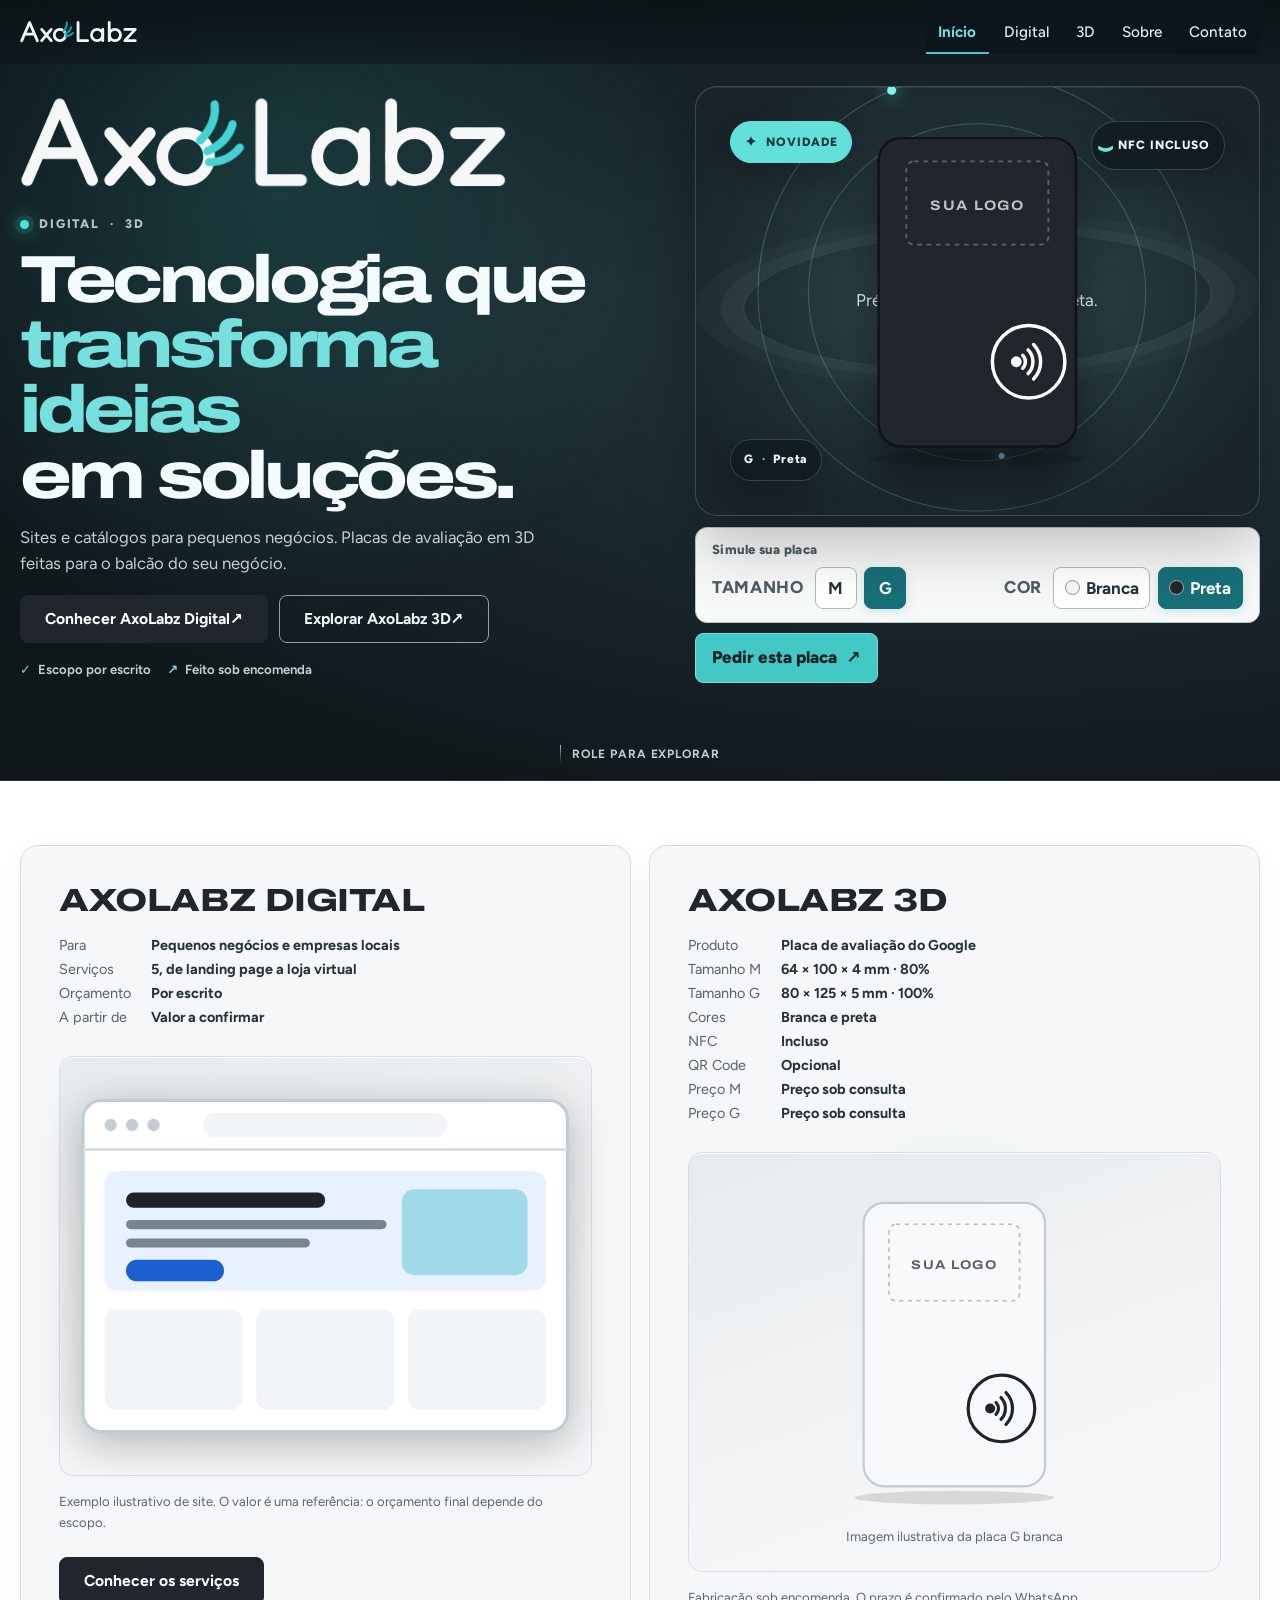
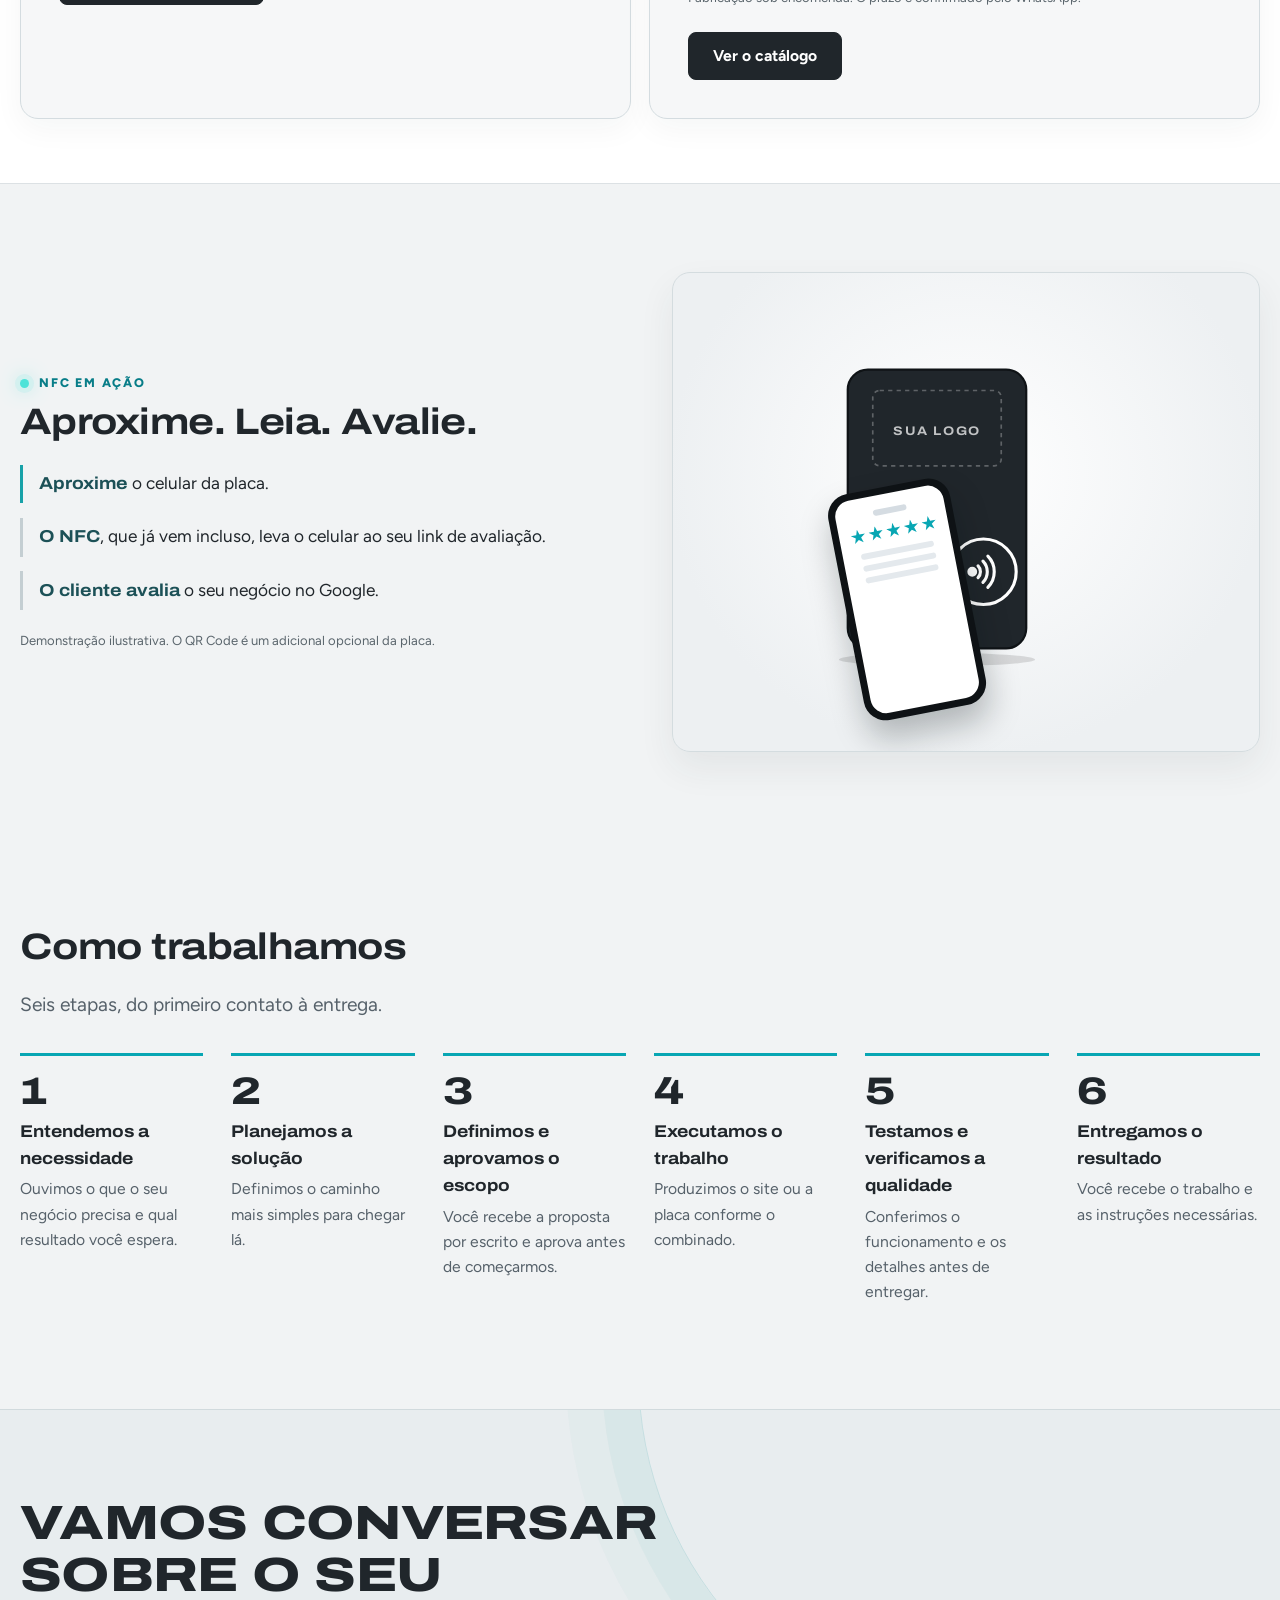
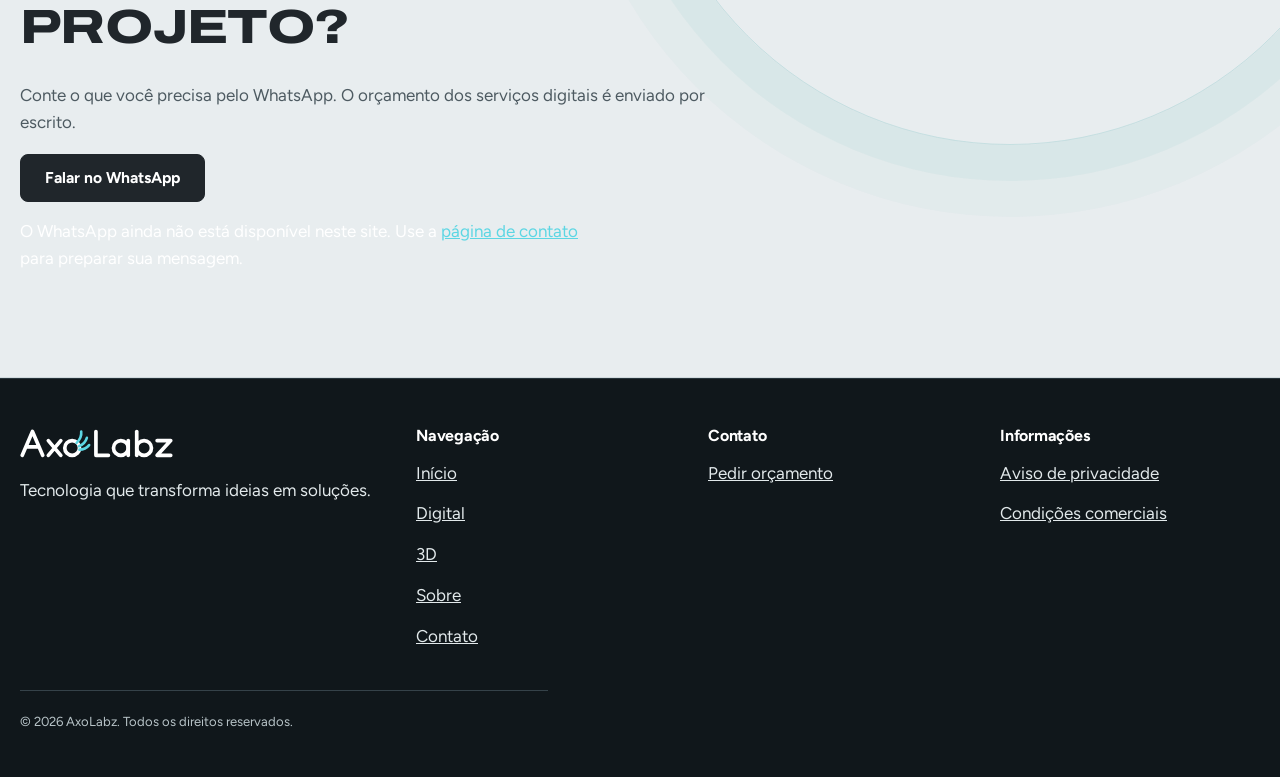
==== commit 20917d66: "Add files via upload" ====
--- a/index.html
+++ b/index.html
@@ -1,93 +1,93 @@
-<!DOCTYPE html>
-<html lang="pt-BR">
-<head>
-<meta charset="utf-8">
-<meta name="viewport" content="width=device-width, initial-scale=1">
-<title>AxoLabz | Tecnologia que transforma ideias em soluções</title>
-<meta name="description" content="AxoLabz Digital e AxoLabz 3D: sites, catálogos com WhatsApp e placas de avaliação do Google feitas sob encomenda.">
-<meta name="theme-color" content="#10171b">
-<link rel="icon" href="assets/img/favicon.svg" type="image/svg+xml">
-<link rel="preload" href="assets/fonts/archivo-latin-wdth-normal.woff2" as="font" type="font/woff2" crossorigin>
-<link rel="stylesheet" href="assets/css/style.css">
-
-<script>document.documentElement.classList.add("js");if(!matchMedia("(prefers-reduced-motion:reduce)").matches)document.documentElement.classList.add("anim")</script>
-<script src="assets/js/config.js" defer></script>
-<script src="assets/js/app.js" defer></script>
-<script src="assets/js/motion.js" defer></script>
-</head>
-<body data-root="" class="has-float home">
-<a class="skip" href="#conteudo">Ir para o conteúdo</a>
-<header class="site-head over" id="topo"><div class="wrap head-in">
-<a class="logo" href="index.html" aria-label="AxoLabz, página inicial"><svg class="full" viewBox="0 0 272 60" aria-hidden="true" focusable="false"><g fill="none" stroke="currentColor" stroke-width="6.5" stroke-linecap="round" stroke-linejoin="round"><path d="M4 50 L22 8 L40 50 M11.5 35 H32.5"/><path d="M50 24 L72 50 M72 24 L50 50"/><circle cx="92" cy="37" r="13"/><path d="M134 8 V50 H156"/><circle cx="178" cy="37" r="13"/><path d="M191 24 V50"/><path d="M206 8 V50"/><circle cx="219" cy="37" r="13"/><path d="M242 24 H266 L242 50 H266"/></g><g fill="none" stroke="var(--gill,#17b0bf)" stroke-width="4.6" stroke-linecap="round"><path class="g" pathLength="1" d="M100 28 C106 22 109 16 108 8"/><path class="g" pathLength="1" d="M104 34 C111 31 116 26 118 19"/><path class="g" pathLength="1" d="M105 40 C112 40 118 37 122 32"/></g></svg><svg class="mark" viewBox="0 0 94 60" aria-hidden="true" focusable="false"><g fill="none" stroke="currentColor" stroke-width="6.5" stroke-linecap="round" stroke-linejoin="round"><path d="M4 50 L22 8 L40 50 M11.5 35 H32.5"/><path d="M50 24 L72 50 M72 24 L50 50"/></g><g fill="none" stroke="var(--gill,#17b0bf)" stroke-width="4.6" stroke-linecap="round"><path class="g" pathLength="1" d="M75 24 C81 19 84 14 83 7"/><path class="g" pathLength="1" d="M77 31 C84 29 88 25 90 19"/><path class="g" pathLength="1" d="M77 38 C83 38 88 36 91 32"/></g></svg></a>
-<button class="menu-btn" id="menu-btn" type="button" aria-expanded="false" aria-controls="site-nav">Menu</button>
-<nav class="nav" id="site-nav" aria-label="Principal"><ul><li><a href="index.html" aria-current="page">Início</a></li><li><a href="digital.html">Digital</a></li><li><a href="3d.html">3D</a></li><li><a href="sobre.html">Sobre</a></li><li><a href="contato.html">Contato</a></li></ul></nav>
-</div></header>
-<main id="conteudo">
-<section class="hero-x" aria-labelledby="hero-title"><div class="wrap hero-layout">
-<div class="hero-copy">
-<div class="wordmark hero-wordmark"><svg class="full" viewBox="0 0 272 60" aria-hidden="true" focusable="false"><g fill="none" stroke="currentColor" stroke-width="6.5" stroke-linecap="round" stroke-linejoin="round"><path pathLength="1" style="--k:1" d="M4 50 L22 8 L40 50 M11.5 35 H32.5"/><path pathLength="1" style="--k:2" d="M50 24 L72 50 M72 24 L50 50"/><circle pathLength="1" style="--k:3" cx="92" cy="37" r="13"/><path pathLength="1" style="--k:4" d="M134 8 V50 H156"/><circle pathLength="1" style="--k:5" cx="178" cy="37" r="13"/><path pathLength="1" style="--k:6" d="M191 24 V50"/><path pathLength="1" style="--k:7" d="M206 8 V50"/><circle pathLength="1" style="--k:8" cx="219" cy="37" r="13"/><path pathLength="1" style="--k:9" d="M242 24 H266 L242 50 H266"/></g><g fill="none" stroke="var(--gill,#17b0bf)" stroke-width="4.6" stroke-linecap="round"><path class="g" pathLength="1" d="M100 28 C106 22 109 16 108 8"/><path class="g" pathLength="1" d="M104 34 C111 31 116 26 118 19"/><path class="g" pathLength="1" d="M105 40 C112 40 118 37 122 32"/></g></svg></div>
-<p class="hero-kicker"><i aria-hidden="true"></i> DIGITAL <span>·</span> 3D</p>
-<h1 id="hero-title"><span class="hero-title-line">Tecnologia que</span><em class="hero-title-line">transforma ideias</em><span class="hero-title-line">em soluções.</span></h1>
-<p class="hero-deck">Sites e catálogos para pequenos negócios. Placas de avaliação em 3D feitas para o balcão do seu negócio.</p>
-<div class="hero-actions"><a class="btn" href="digital.html">Conhecer AxoLabz Digital <span aria-hidden="true">↗</span></a><a class="btn line" href="3d.html">Explorar AxoLabz 3D <span aria-hidden="true">↗</span></a></div>
-<div class="hero-signals"><span><i aria-hidden="true">✓</i> Escopo por escrito</span><span><i aria-hidden="true">↗</i> Feito sob encomenda</span></div>
-</div>
-<div class="hero-product" data-product-viewer>
-<div class="product-stage">
-<div class="product-grid" aria-hidden="true"></div><div class="product-orbit orbit-one" aria-hidden="true"></div><div class="product-orbit orbit-two" aria-hidden="true"></div>
-<div class="plate-options">
-<figure class="plate-option" data-plate-option="M-branca" hidden><div data-photo="M-branca" data-alt="Placa M branca"><svg class="plate" viewBox="0 0 260 300" role="img" aria-label="Ilustração da placa M branca"><ellipse cx="130" cy="282" rx="68" ry="6" fill="#000" opacity=".12"/><rect x="68.0" y="104.0" width="124" height="168" rx="14" fill="#f7f9fa" stroke="#c3ccd3" stroke-width="2"/><g fill="#0a8f9c"><polygon points="96.0,142.4 97.9,146.8 102.7,147.2 99.0,150.3 100.1,155.0 96.0,152.5 91.9,155.0 93.0,150.3 89.3,147.2 94.1,146.8"/><polygon points="113.0,142.4 114.9,146.8 119.7,147.2 116.0,150.3 117.1,155.0 113.0,152.5 108.9,155.0 110.0,150.3 106.3,147.2 111.1,146.8"/><polygon points="130.0,142.4 131.9,146.8 136.7,147.2 133.0,150.3 134.1,155.0 130.0,152.5 125.9,155.0 127.0,150.3 123.3,147.2 128.1,146.8"/><polygon points="147.0,142.4 148.9,146.8 153.7,147.2 150.0,150.3 151.1,155.0 147.0,152.5 142.9,155.0 144.0,150.3 140.3,147.2 145.1,146.8"/><polygon points="164.0,142.4 165.9,146.8 170.7,147.2 167.0,150.3 168.1,155.0 164.0,152.5 159.9,155.0 161.0,150.3 157.3,147.2 162.1,146.8"/></g><g data-plate-default-copy><text x="130" y="188.0" text-anchor="middle" font-size="15.0" font-weight="700" fill="#1e2429">Avalie a gente</text><text x="130" y="204.8" text-anchor="middle" font-size="15.0" font-weight="700" fill="#1e2429">no Google</text></g><image data-plate-logo x="107.0" y="184.6" width="46.0" height="28.0" preserveAspectRatio="xMidYMid meet" style="display:none"/><g data-plate-qr-placeholder style="display:none"><rect x="163.0" y="233.4" width="22.0" height="22.0" rx="1.8" fill="#fff"/><g fill="#20262b"><rect x="163.00" y="233.36" width="1.47" height="1.47"/><rect x="164.47" y="233.36" width="1.47" height="1.47"/><rect x="165.93" y="233.36" width="1.47" height="1.47"/><rect x="167.40" y="233.36" width="1.47" height="1.47"/><rect x="168.87" y="233.36" width="1.47" height="1.47"/><rect x="170.33" y="233.36" width="1.47" height="1.47"/><rect x="171.80" y="233.36" width="1.47" height="1.47"/><rect x="177.67" y="233.36" width="1.47" height="1.47"/><rect x="179.13" y="233.36" width="1.47" height="1.47"/><rect x="180.60" y="233.36" width="1.47" height="1.47"/><rect x="182.07" y="233.36" width="1.47" height="1.47"/><rect x="183.53" y="233.36" width="1.47" height="1.47"/><rect x="163.00" y="234.83" width="1.47" height="1.47"/><rect x="168.87" y="234.83" width="1.47" height="1.47"/><rect x="171.80" y="234.83" width="1.47" height="1.47"/><rect x="173.27" y="234.83" width="1.47" height="1.47"/><rect x="177.67" y="234.83" width="1.47" height="1.47"/><rect x="183.53" y="234.83" width="1.47" height="1.47"/><rect x="163.00" y="236.29" width="1.47" height="1.47"/><rect x="165.93" y="236.29" width="1.47" height="1.47"/><rect x="168.87" y="236.29" width="1.47" height="1.47"/><rect x="171.80" y="236.29" width="1.47" height="1.47"/><rect x="174.73" y="236.29" width="1.47" height="1.47"/><rect x="177.67" y="236.29" width="1.47" height="1.47"/><rect x="180.60" y="236.29" width="1.47" height="1.47"/><rect x="183.53" y="236.29" width="1.47" height="1.47"/><rect x="163.00" y="237.76" width="1.47" height="1.47"/><rect x="168.87" y="237.76" width="1.47" height="1.47"/><rect x="170.33" y="237.76" width="1.47" height="1.47"/><rect x="171.80" y="237.76" width="1.47" height="1.47"/><rect x="173.27" y="237.76" width="1.47" height="1.47"/><rect x="174.73" y="237.76" width="1.47" height="1.47"/><rect x="176.20" y="237.76" width="1.47" height="1.47"/><rect x="177.67" y="237.76" width="1.47" height="1.47"/><rect x="183.53" y="237.76" width="1.47" height="1.47"/><rect x="163.00" y="239.23" width="1.47" height="1.47"/><rect x="164.47" y="239.23" width="1.47" height="1.47"/><rect x="165.93" y="239.23" width="1.47" height="1.47"/><rect x="167.40" y="239.23" width="1.47" height="1.47"/><rect x="168.87" y="239.23" width="1.47" height="1.47"/><rect x="171.80" y="239.23" width="1.47" height="1.47"/><rect x="176.20" y="239.23" width="1.47" height="1.47"/><rect x="177.67" y="239.23" width="1.47" height="1.47"/><rect x="179.13" y="239.23" width="1.47" height="1.47"/><rect x="180.60" y="239.23" width="1.47" height="1.47"/><rect x="182.07" y="239.23" width="1.47" height="1.47"/><rect x="183.53" y="239.23" width="1.47" height="1.47"/><rect x="163.00" y="240.69" width="1.47" height="1.47"/><rect x="164.47" y="240.69" width="1.47" height="1.47"/><rect x="170.33" y="240.69" width="1.47" height="1.47"/><rect x="171.80" y="240.69" width="1.47" height="1.47"/><rect x="177.67" y="240.69" width="1.47" height="1.47"/><rect x="179.13" y="240.69" width="1.47" height="1.47"/><rect x="164.47" y="242.16" width="1.47" height="1.47"/><rect x="165.93" y="242.16" width="1.47" height="1.47"/><rect x="171.80" y="242.16" width="1.47" height="1.47"/><rect x="173.27" y="242.16" width="1.47" height="1.47"/><rect x="179.13" y="242.16" width="1.47" height="1.47"/><rect x="180.60" y="242.16" width="1.47" height="1.47"/><rect x="164.47" y="243.63" width="1.47" height="1.47"/><rect x="167.40" y="243.63" width="1.47" height="1.47"/><rect x="171.80" y="243.63" width="1.47" height="1.47"/><rect x="174.73" y="243.63" width="1.47" height="1.47"/><rect x="179.13" y="243.63" width="1.47" height="1.47"/><rect x="182.07" y="243.63" width="1.47" height="1.47"/><rect x="163.00" y="245.09" width="1.47" height="1.47"/><rect x="164.47" y="245.09" width="1.47" height="1.47"/><rect x="165.93" y="245.09" width="1.47" height="1.47"/><rect x="167.40" y="245.09" width="1.47" height="1.47"/><rect x="168.87" y="245.09" width="1.47" height="1.47"/><rect x="170.33" y="245.09" width="1.47" height="1.47"/><rect x="171.80" y="245.09" width="1.47" height="1.47"/><rect x="173.27" y="245.09" width="1.47" height="1.47"/><rect x="174.73" y="245.09" width="1.47" height="1.47"/><rect x="176.20" y="245.09" width="1.47" height="1.47"/><rect x="177.67" y="245.09" width="1.47" height="1.47"/><rect x="179.13" y="245.09" width="1.47" height="1.47"/><rect x="180.60" y="245.09" width="1.47" height="1.47"/><rect x="182.07" y="245.09" width="1.47" height="1.47"/><rect x="183.53" y="245.09" width="1.47" height="1.47"/><rect x="164.47" y="246.56" width="1.47" height="1.47"/><rect x="168.87" y="246.56" width="1.47" height="1.47"/><rect x="171.80" y="246.56" width="1.47" height="1.47"/><rect x="176.20" y="246.56" width="1.47" height="1.47"/><rect x="179.13" y="246.56" width="1.47" height="1.47"/><rect x="183.53" y="246.56" width="1.47" height="1.47"/><rect x="163.00" y="248.03" width="1.47" height="1.47"/><rect x="164.47" y="248.03" width="1.47" height="1.47"/><rect x="165.93" y="248.03" width="1.47" height="1.47"/><rect x="167.40" y="248.03" width="1.47" height="1.47"/><rect x="168.87" y="248.03" width="1.47" height="1.47"/><rect x="170.33" y="248.03" width="1.47" height="1.47"/><rect x="171.80" y="248.03" width="1.47" height="1.47"/><rect x="177.67" y="248.03" width="1.47" height="1.47"/><rect x="179.13" y="248.03" width="1.47" height="1.47"/><rect x="163.00" y="249.49" width="1.47" height="1.47"/><rect x="168.87" y="249.49" width="1.47" height="1.47"/><rect x="171.80" y="249.49" width="1.47" height="1.47"/><rect x="173.27" y="249.49" width="1.47" height="1.47"/><rect x="179.13" y="249.49" width="1.47" height="1.47"/><rect x="180.60" y="249.49" width="1.47" height="1.47"/><rect x="163.00" y="250.96" width="1.47" height="1.47"/><rect x="165.93" y="250.96" width="1.47" height="1.47"/><rect x="168.87" y="250.96" width="1.47" height="1.47"/><rect x="171.80" y="250.96" width="1.47" height="1.47"/><rect x="174.73" y="250.96" width="1.47" height="1.47"/><rect x="179.13" y="250.96" width="1.47" height="1.47"/><rect x="182.07" y="250.96" width="1.47" height="1.47"/><rect x="163.00" y="252.43" width="1.47" height="1.47"/><rect x="168.87" y="252.43" width="1.47" height="1.47"/><rect x="170.33" y="252.43" width="1.47" height="1.47"/><rect x="171.80" y="252.43" width="1.47" height="1.47"/><rect x="173.27" y="252.43" width="1.47" height="1.47"/><rect x="174.73" y="252.43" width="1.47" height="1.47"/><rect x="176.20" y="252.43" width="1.47" height="1.47"/><rect x="177.67" y="252.43" width="1.47" height="1.47"/><rect x="179.13" y="252.43" width="1.47" height="1.47"/><rect x="180.60" y="252.43" width="1.47" height="1.47"/><rect x="182.07" y="252.43" width="1.47" height="1.47"/><rect x="183.53" y="252.43" width="1.47" height="1.47"/><rect x="163.00" y="253.89" width="1.47" height="1.47"/><rect x="164.47" y="253.89" width="1.47" height="1.47"/><rect x="165.93" y="253.89" width="1.47" height="1.47"/><rect x="167.40" y="253.89" width="1.47" height="1.47"/><rect x="168.87" y="253.89" width="1.47" height="1.47"/><rect x="171.80" y="253.89" width="1.47" height="1.47"/><rect x="176.20" y="253.89" width="1.47" height="1.47"/><rect x="179.13" y="253.89" width="1.47" height="1.47"/><rect x="183.53" y="253.89" width="1.47" height="1.47"/></g></g><rect data-plate-qr-bg x="163.0" y="233.4" width="22.0" height="22.0" rx="1.8" fill="#fff" style="display:none"/><image data-plate-qr x="163.0" y="233.4" width="22.0" height="22.0" preserveAspectRatio="xMidYMid meet" style="display:none"/><g fill="none" stroke="#1e2429" stroke-width="2.2" stroke-linecap="round"><path d="M126.2 234.2 A6.0 6.0 0 0 1 126.2 242.6"/><path d="M129.7 230.7 A11.0 11.0 0 0 1 129.7 246.1"/><path d="M133.2 227.2 A16.0 16.0 0 0 1 133.2 249.6"/><circle cx="122.0" cy="238.4" r="2.4" fill="#1e2429"/></g></svg></div></figure>
-<figure class="plate-option" data-plate-option="M-preta" hidden><div data-photo="M-preta" data-alt="Placa M preta"><svg class="plate" viewBox="0 0 260 300" role="img" aria-label="Ilustração da placa M preta"><ellipse cx="130" cy="282" rx="68" ry="6" fill="#000" opacity=".12"/><rect x="68.0" y="104.0" width="124" height="168" rx="14" fill="#20262b" stroke="#0f1316" stroke-width="2"/><g fill="#5cd6e3"><polygon points="96.0,142.4 97.9,146.8 102.7,147.2 99.0,150.3 100.1,155.0 96.0,152.5 91.9,155.0 93.0,150.3 89.3,147.2 94.1,146.8"/><polygon points="113.0,142.4 114.9,146.8 119.7,147.2 116.0,150.3 117.1,155.0 113.0,152.5 108.9,155.0 110.0,150.3 106.3,147.2 111.1,146.8"/><polygon points="130.0,142.4 131.9,146.8 136.7,147.2 133.0,150.3 134.1,155.0 130.0,152.5 125.9,155.0 127.0,150.3 123.3,147.2 128.1,146.8"/><polygon points="147.0,142.4 148.9,146.8 153.7,147.2 150.0,150.3 151.1,155.0 147.0,152.5 142.9,155.0 144.0,150.3 140.3,147.2 145.1,146.8"/><polygon points="164.0,142.4 165.9,146.8 170.7,147.2 167.0,150.3 168.1,155.0 164.0,152.5 159.9,155.0 161.0,150.3 157.3,147.2 162.1,146.8"/></g><g data-plate-default-copy><text x="130" y="188.0" text-anchor="middle" font-size="15.0" font-weight="700" fill="#ffffff">Avalie a gente</text><text x="130" y="204.8" text-anchor="middle" font-size="15.0" font-weight="700" fill="#ffffff">no Google</text></g><image data-plate-logo x="107.0" y="184.6" width="46.0" height="28.0" preserveAspectRatio="xMidYMid meet" style="display:none"/><g data-plate-qr-placeholder style="display:none"><rect x="163.0" y="233.4" width="22.0" height="22.0" rx="1.8" fill="#fff"/><g fill="#20262b"><rect x="163.00" y="233.36" width="1.47" height="1.47"/><rect x="164.47" y="233.36" width="1.47" height="1.47"/><rect x="165.93" y="233.36" width="1.47" height="1.47"/><rect x="167.40" y="233.36" width="1.47" height="1.47"/><rect x="168.87" y="233.36" width="1.47" height="1.47"/><rect x="170.33" y="233.36" width="1.47" height="1.47"/><rect x="171.80" y="233.36" width="1.47" height="1.47"/><rect x="177.67" y="233.36" width="1.47" height="1.47"/><rect x="179.13" y="233.36" width="1.47" height="1.47"/><rect x="180.60" y="233.36" width="1.47" height="1.47"/><rect x="182.07" y="233.36" width="1.47" height="1.47"/><rect x="183.53" y="233.36" width="1.47" height="1.47"/><rect x="163.00" y="234.83" width="1.47" height="1.47"/><rect x="168.87" y="234.83" width="1.47" height="1.47"/><rect x="171.80" y="234.83" width="1.47" height="1.47"/><rect x="173.27" y="234.83" width="1.47" height="1.47"/><rect x="177.67" y="234.83" width="1.47" height="1.47"/><rect x="183.53" y="234.83" width="1.47" height="1.47"/><rect x="163.00" y="236.29" width="1.47" height="1.47"/><rect x="165.93" y="236.29" width="1.47" height="1.47"/><rect x="168.87" y="236.29" width="1.47" height="1.47"/><rect x="171.80" y="236.29" width="1.47" height="1.47"/><rect x="174.73" y="236.29" width="1.47" height="1.47"/><rect x="177.67" y="236.29" width="1.47" height="1.47"/><rect x="180.60" y="236.29" width="1.47" height="1.47"/><rect x="183.53" y="236.29" width="1.47" height="1.47"/><rect x="163.00" y="237.76" width="1.47" height="1.47"/><rect x="168.87" y="237.76" width="1.47" height="1.47"/><rect x="170.33" y="237.76" width="1.47" height="1.47"/><rect x="171.80" y="237.76" width="1.47" height="1.47"/><rect x="173.27" y="237.76" width="1.47" height="1.47"/><rect x="174.73" y="237.76" width="1.47" height="1.47"/><rect x="176.20" y="237.76" width="1.47" height="1.47"/><rect x="177.67" y="237.76" width="1.47" height="1.47"/><rect x="183.53" y="237.76" width="1.47" height="1.47"/><rect x="163.00" y="239.23" width="1.47" height="1.47"/><rect x="164.47" y="239.23" width="1.47" height="1.47"/><rect x="165.93" y="239.23" width="1.47" height="1.47"/><rect x="167.40" y="239.23" width="1.47" height="1.47"/><rect x="168.87" y="239.23" width="1.47" height="1.47"/><rect x="171.80" y="239.23" width="1.47" height="1.47"/><rect x="176.20" y="239.23" width="1.47" height="1.47"/><rect x="177.67" y="239.23" width="1.47" height="1.47"/><rect x="179.13" y="239.23" width="1.47" height="1.47"/><rect x="180.60" y="239.23" width="1.47" height="1.47"/><rect x="182.07" y="239.23" width="1.47" height="1.47"/><rect x="183.53" y="239.23" width="1.47" height="1.47"/><rect x="163.00" y="240.69" width="1.47" height="1.47"/><rect x="164.47" y="240.69" width="1.47" height="1.47"/><rect x="170.33" y="240.69" width="1.47" height="1.47"/><rect x="171.80" y="240.69" width="1.47" height="1.47"/><rect x="177.67" y="240.69" width="1.47" height="1.47"/><rect x="179.13" y="240.69" width="1.47" height="1.47"/><rect x="164.47" y="242.16" width="1.47" height="1.47"/><rect x="165.93" y="242.16" width="1.47" height="1.47"/><rect x="171.80" y="242.16" width="1.47" height="1.47"/><rect x="173.27" y="242.16" width="1.47" height="1.47"/><rect x="179.13" y="242.16" width="1.47" height="1.47"/><rect x="180.60" y="242.16" width="1.47" height="1.47"/><rect x="164.47" y="243.63" width="1.47" height="1.47"/><rect x="167.40" y="243.63" width="1.47" height="1.47"/><rect x="171.80" y="243.63" width="1.47" height="1.47"/><rect x="174.73" y="243.63" width="1.47" height="1.47"/><rect x="179.13" y="243.63" width="1.47" height="1.47"/><rect x="182.07" y="243.63" width="1.47" height="1.47"/><rect x="163.00" y="245.09" width="1.47" height="1.47"/><rect x="164.47" y="245.09" width="1.47" height="1.47"/><rect x="165.93" y="245.09" width="1.47" height="1.47"/><rect x="167.40" y="245.09" width="1.47" height="1.47"/><rect x="168.87" y="245.09" width="1.47" height="1.47"/><rect x="170.33" y="245.09" width="1.47" height="1.47"/><rect x="171.80" y="245.09" width="1.47" height="1.47"/><rect x="173.27" y="245.09" width="1.47" height="1.47"/><rect x="174.73" y="245.09" width="1.47" height="1.47"/><rect x="176.20" y="245.09" width="1.47" height="1.47"/><rect x="177.67" y="245.09" width="1.47" height="1.47"/><rect x="179.13" y="245.09" width="1.47" height="1.47"/><rect x="180.60" y="245.09" width="1.47" height="1.47"/><rect x="182.07" y="245.09" width="1.47" height="1.47"/><rect x="183.53" y="245.09" width="1.47" height="1.47"/><rect x="164.47" y="246.56" width="1.47" height="1.47"/><rect x="168.87" y="246.56" width="1.47" height="1.47"/><rect x="171.80" y="246.56" width="1.47" height="1.47"/><rect x="176.20" y="246.56" width="1.47" height="1.47"/><rect x="179.13" y="246.56" width="1.47" height="1.47"/><rect x="183.53" y="246.56" width="1.47" height="1.47"/><rect x="163.00" y="248.03" width="1.47" height="1.47"/><rect x="164.47" y="248.03" width="1.47" height="1.47"/><rect x="165.93" y="248.03" width="1.47" height="1.47"/><rect x="167.40" y="248.03" width="1.47" height="1.47"/><rect x="168.87" y="248.03" width="1.47" height="1.47"/><rect x="170.33" y="248.03" width="1.47" height="1.47"/><rect x="171.80" y="248.03" width="1.47" height="1.47"/><rect x="177.67" y="248.03" width="1.47" height="1.47"/><rect x="179.13" y="248.03" width="1.47" height="1.47"/><rect x="163.00" y="249.49" width="1.47" height="1.47"/><rect x="168.87" y="249.49" width="1.47" height="1.47"/><rect x="171.80" y="249.49" width="1.47" height="1.47"/><rect x="173.27" y="249.49" width="1.47" height="1.47"/><rect x="179.13" y="249.49" width="1.47" height="1.47"/><rect x="180.60" y="249.49" width="1.47" height="1.47"/><rect x="163.00" y="250.96" width="1.47" height="1.47"/><rect x="165.93" y="250.96" width="1.47" height="1.47"/><rect x="168.87" y="250.96" width="1.47" height="1.47"/><rect x="171.80" y="250.96" width="1.47" height="1.47"/><rect x="174.73" y="250.96" width="1.47" height="1.47"/><rect x="179.13" y="250.96" width="1.47" height="1.47"/><rect x="182.07" y="250.96" width="1.47" height="1.47"/><rect x="163.00" y="252.43" width="1.47" height="1.47"/><rect x="168.87" y="252.43" width="1.47" height="1.47"/><rect x="170.33" y="252.43" width="1.47" height="1.47"/><rect x="171.80" y="252.43" width="1.47" height="1.47"/><rect x="173.27" y="252.43" width="1.47" height="1.47"/><rect x="174.73" y="252.43" width="1.47" height="1.47"/><rect x="176.20" y="252.43" width="1.47" height="1.47"/><rect x="177.67" y="252.43" width="1.47" height="1.47"/><rect x="179.13" y="252.43" width="1.47" height="1.47"/><rect x="180.60" y="252.43" width="1.47" height="1.47"/><rect x="182.07" y="252.43" width="1.47" height="1.47"/><rect x="183.53" y="252.43" width="1.47" height="1.47"/><rect x="163.00" y="253.89" width="1.47" height="1.47"/><rect x="164.47" y="253.89" width="1.47" height="1.47"/><rect x="165.93" y="253.89" width="1.47" height="1.47"/><rect x="167.40" y="253.89" width="1.47" height="1.47"/><rect x="168.87" y="253.89" width="1.47" height="1.47"/><rect x="171.80" y="253.89" width="1.47" height="1.47"/><rect x="176.20" y="253.89" width="1.47" height="1.47"/><rect x="179.13" y="253.89" width="1.47" height="1.47"/><rect x="183.53" y="253.89" width="1.47" height="1.47"/></g></g><rect data-plate-qr-bg x="163.0" y="233.4" width="22.0" height="22.0" rx="1.8" fill="#fff" style="display:none"/><image data-plate-qr x="163.0" y="233.4" width="22.0" height="22.0" preserveAspectRatio="xMidYMid meet" style="display:none"/><g fill="none" stroke="#ffffff" stroke-width="2.2" stroke-linecap="round"><path d="M126.2 234.2 A6.0 6.0 0 0 1 126.2 242.6"/><path d="M129.7 230.7 A11.0 11.0 0 0 1 129.7 246.1"/><path d="M133.2 227.2 A16.0 16.0 0 0 1 133.2 249.6"/><circle cx="122.0" cy="238.4" r="2.4" fill="#ffffff"/></g></svg></div></figure>
-<figure class="plate-option" data-plate-option="G-branca" hidden><div data-photo="G-branca" data-alt="Placa G branca"><svg class="plate" viewBox="0 0 260 300" role="img" aria-label="Ilustração da placa G branca"><ellipse cx="130" cy="282" rx="94" ry="6" fill="#000" opacity=".12"/><rect x="45.0" y="42.0" width="170" height="230" rx="19" fill="#f7f9fa" stroke="#c3ccd3" stroke-width="2"/><g fill="#0a8f9c"><polygon points="83.4,94.5 85.9,100.6 92.5,101.1 87.5,105.4 89.0,111.9 83.4,108.4 77.7,111.9 79.3,105.4 74.3,101.1 80.8,100.6"/><polygon points="106.7,94.5 109.2,100.6 115.8,101.1 110.8,105.4 112.3,111.9 106.7,108.4 101.1,111.9 102.6,105.4 97.6,101.1 104.2,100.6"/><polygon points="130.0,94.5 132.5,100.6 139.1,101.1 134.1,105.4 135.6,111.9 130.0,108.4 124.4,111.9 125.9,105.4 120.9,101.1 127.5,100.6"/><polygon points="153.3,94.5 155.8,100.6 162.4,101.1 157.4,105.4 158.9,111.9 153.3,108.4 147.7,111.9 149.2,105.4 144.2,101.1 150.8,100.6"/><polygon points="176.6,94.5 179.2,100.6 185.7,101.1 180.7,105.4 182.3,111.9 176.6,108.4 171.0,111.9 172.5,105.4 167.5,101.1 174.1,100.6"/></g><g data-plate-default-copy><text x="130" y="157.0" text-anchor="middle" font-size="20.6" font-weight="700" fill="#1e2429">Avalie a gente</text><text x="130" y="180.0" text-anchor="middle" font-size="20.6" font-weight="700" fill="#1e2429">no Google</text></g><image data-plate-logo x="98.5" y="152.4" width="63.1" height="38.4" preserveAspectRatio="xMidYMid meet" style="display:none"/><g data-plate-qr-placeholder style="display:none"><rect x="175.2" y="219.1" width="30.2" height="30.2" rx="2.4" fill="#fff"/><g fill="#20262b"><rect x="175.24" y="219.10" width="2.01" height="2.01"/><rect x="177.25" y="219.10" width="2.01" height="2.01"/><rect x="179.26" y="219.10" width="2.01" height="2.01"/><rect x="181.27" y="219.10" width="2.01" height="2.01"/><rect x="183.28" y="219.10" width="2.01" height="2.01"/><rect x="185.30" y="219.10" width="2.01" height="2.01"/><rect x="187.31" y="219.10" width="2.01" height="2.01"/><rect x="195.35" y="219.10" width="2.01" height="2.01"/><rect x="197.36" y="219.10" width="2.01" height="2.01"/><rect x="199.37" y="219.10" width="2.01" height="2.01"/><rect x="201.38" y="219.10" width="2.01" height="2.01"/><rect x="203.39" y="219.10" width="2.01" height="2.01"/><rect x="175.24" y="221.11" width="2.01" height="2.01"/><rect x="183.28" y="221.11" width="2.01" height="2.01"/><rect x="187.31" y="221.11" width="2.01" height="2.01"/><rect x="189.32" y="221.11" width="2.01" height="2.01"/><rect x="195.35" y="221.11" width="2.01" height="2.01"/><rect x="203.39" y="221.11" width="2.01" height="2.01"/><rect x="175.24" y="223.12" width="2.01" height="2.01"/><rect x="179.26" y="223.12" width="2.01" height="2.01"/><rect x="183.28" y="223.12" width="2.01" height="2.01"/><rect x="187.31" y="223.12" width="2.01" height="2.01"/><rect x="191.33" y="223.12" width="2.01" height="2.01"/><rect x="195.35" y="223.12" width="2.01" height="2.01"/><rect x="199.37" y="223.12" width="2.01" height="2.01"/><rect x="203.39" y="223.12" width="2.01" height="2.01"/><rect x="175.24" y="225.13" width="2.01" height="2.01"/><rect x="183.28" y="225.13" width="2.01" height="2.01"/><rect x="185.30" y="225.13" width="2.01" height="2.01"/><rect x="187.31" y="225.13" width="2.01" height="2.01"/><rect x="189.32" y="225.13" width="2.01" height="2.01"/><rect x="191.33" y="225.13" width="2.01" height="2.01"/><rect x="193.34" y="225.13" width="2.01" height="2.01"/><rect x="195.35" y="225.13" width="2.01" height="2.01"/><rect x="203.39" y="225.13" width="2.01" height="2.01"/><rect x="175.24" y="227.14" width="2.01" height="2.01"/><rect x="177.25" y="227.14" width="2.01" height="2.01"/><rect x="179.26" y="227.14" width="2.01" height="2.01"/><rect x="181.27" y="227.14" width="2.01" height="2.01"/><rect x="183.28" y="227.14" width="2.01" height="2.01"/><rect x="187.31" y="227.14" width="2.01" height="2.01"/><rect x="193.34" y="227.14" width="2.01" height="2.01"/><rect x="195.35" y="227.14" width="2.01" height="2.01"/><rect x="197.36" y="227.14" width="2.01" height="2.01"/><rect x="199.37" y="227.14" width="2.01" height="2.01"/><rect x="201.38" y="227.14" width="2.01" height="2.01"/><rect x="203.39" y="227.14" width="2.01" height="2.01"/><rect x="175.24" y="229.15" width="2.01" height="2.01"/><rect x="177.25" y="229.15" width="2.01" height="2.01"/><rect x="185.30" y="229.15" width="2.01" height="2.01"/><rect x="187.31" y="229.15" width="2.01" height="2.01"/><rect x="195.35" y="229.15" width="2.01" height="2.01"/><rect x="197.36" y="229.15" width="2.01" height="2.01"/><rect x="177.25" y="231.16" width="2.01" height="2.01"/><rect x="179.26" y="231.16" width="2.01" height="2.01"/><rect x="187.31" y="231.16" width="2.01" height="2.01"/><rect x="189.32" y="231.16" width="2.01" height="2.01"/><rect x="197.36" y="231.16" width="2.01" height="2.01"/><rect x="199.37" y="231.16" width="2.01" height="2.01"/><rect x="177.25" y="233.18" width="2.01" height="2.01"/><rect x="181.27" y="233.18" width="2.01" height="2.01"/><rect x="187.31" y="233.18" width="2.01" height="2.01"/><rect x="191.33" y="233.18" width="2.01" height="2.01"/><rect x="197.36" y="233.18" width="2.01" height="2.01"/><rect x="201.38" y="233.18" width="2.01" height="2.01"/><rect x="175.24" y="235.19" width="2.01" height="2.01"/><rect x="177.25" y="235.19" width="2.01" height="2.01"/><rect x="179.26" y="235.19" width="2.01" height="2.01"/><rect x="181.27" y="235.19" width="2.01" height="2.01"/><rect x="183.28" y="235.19" width="2.01" height="2.01"/><rect x="185.30" y="235.19" width="2.01" height="2.01"/><rect x="187.31" y="235.19" width="2.01" height="2.01"/><rect x="189.32" y="235.19" width="2.01" height="2.01"/><rect x="191.33" y="235.19" width="2.01" height="2.01"/><rect x="193.34" y="235.19" width="2.01" height="2.01"/><rect x="195.35" y="235.19" width="2.01" height="2.01"/><rect x="197.36" y="235.19" width="2.01" height="2.01"/><rect x="199.37" y="235.19" width="2.01" height="2.01"/><rect x="201.38" y="235.19" width="2.01" height="2.01"/><rect x="203.39" y="235.19" width="2.01" height="2.01"/><rect x="177.25" y="237.20" width="2.01" height="2.01"/><rect x="183.28" y="237.20" width="2.01" height="2.01"/><rect x="187.31" y="237.20" width="2.01" height="2.01"/><rect x="193.34" y="237.20" width="2.01" height="2.01"/><rect x="197.36" y="237.20" width="2.01" height="2.01"/><rect x="203.39" y="237.20" width="2.01" height="2.01"/><rect x="175.24" y="239.21" width="2.01" height="2.01"/><rect x="177.25" y="239.21" width="2.01" height="2.01"/><rect x="179.26" y="239.21" width="2.01" height="2.01"/><rect x="181.27" y="239.21" width="2.01" height="2.01"/><rect x="183.28" y="239.21" width="2.01" height="2.01"/><rect x="185.30" y="239.21" width="2.01" height="2.01"/><rect x="187.31" y="239.21" width="2.01" height="2.01"/><rect x="195.35" y="239.21" width="2.01" height="2.01"/><rect x="197.36" y="239.21" width="2.01" height="2.01"/><rect x="175.24" y="241.22" width="2.01" height="2.01"/><rect x="183.28" y="241.22" width="2.01" height="2.01"/><rect x="187.31" y="241.22" width="2.01" height="2.01"/><rect x="189.32" y="241.22" width="2.01" height="2.01"/><rect x="197.36" y="241.22" width="2.01" height="2.01"/><rect x="199.37" y="241.22" width="2.01" height="2.01"/><rect x="175.24" y="243.23" width="2.01" height="2.01"/><rect x="179.26" y="243.23" width="2.01" height="2.01"/><rect x="183.28" y="243.23" width="2.01" height="2.01"/><rect x="187.31" y="243.23" width="2.01" height="2.01"/><rect x="191.33" y="243.23" width="2.01" height="2.01"/><rect x="197.36" y="243.23" width="2.01" height="2.01"/><rect x="201.38" y="243.23" width="2.01" height="2.01"/><rect x="175.24" y="245.24" width="2.01" height="2.01"/><rect x="183.28" y="245.24" width="2.01" height="2.01"/><rect x="185.30" y="245.24" width="2.01" height="2.01"/><rect x="187.31" y="245.24" width="2.01" height="2.01"/><rect x="189.32" y="245.24" width="2.01" height="2.01"/><rect x="191.33" y="245.24" width="2.01" height="2.01"/><rect x="193.34" y="245.24" width="2.01" height="2.01"/><rect x="195.35" y="245.24" width="2.01" height="2.01"/><rect x="197.36" y="245.24" width="2.01" height="2.01"/><rect x="199.37" y="245.24" width="2.01" height="2.01"/><rect x="201.38" y="245.24" width="2.01" height="2.01"/><rect x="203.39" y="245.24" width="2.01" height="2.01"/><rect x="175.24" y="247.25" width="2.01" height="2.01"/><rect x="177.25" y="247.25" width="2.01" height="2.01"/><rect x="179.26" y="247.25" width="2.01" height="2.01"/><rect x="181.27" y="247.25" width="2.01" height="2.01"/><rect x="183.28" y="247.25" width="2.01" height="2.01"/><rect x="187.31" y="247.25" width="2.01" height="2.01"/><rect x="193.34" y="247.25" width="2.01" height="2.01"/><rect x="197.36" y="247.25" width="2.01" height="2.01"/><rect x="203.39" y="247.25" width="2.01" height="2.01"/></g></g><rect data-plate-qr-bg x="175.2" y="219.1" width="30.2" height="30.2" rx="2.4" fill="#fff" style="display:none"/><image data-plate-qr x="175.2" y="219.1" width="30.2" height="30.2" preserveAspectRatio="xMidYMid meet" style="display:none"/><g fill="none" stroke="#1e2429" stroke-width="3.0" stroke-linecap="round"><path d="M124.8 220.2 A8.2 8.2 0 0 1 124.8 231.8"/><path d="M129.6 215.4 A15.1 15.1 0 0 1 129.6 236.6"/><path d="M134.4 210.6 A21.9 21.9 0 0 1 134.4 241.4"/><circle cx="119.0" cy="226.0" r="3.3" fill="#1e2429"/></g></svg></div></figure>
-<figure class="plate-option is-active" data-plate-option="G-preta"><div data-photo="G-preta" data-alt="Placa G preta"><svg class="plate" viewBox="0 0 260 300" role="img" aria-label="Ilustração da placa G preta"><ellipse cx="130" cy="282" rx="94" ry="6" fill="#000" opacity=".12"/><rect x="45.0" y="42.0" width="170" height="230" rx="19" fill="#20262b" stroke="#0f1316" stroke-width="2"/><g fill="#5cd6e3"><polygon points="83.4,94.5 85.9,100.6 92.5,101.1 87.5,105.4 89.0,111.9 83.4,108.4 77.7,111.9 79.3,105.4 74.3,101.1 80.8,100.6"/><polygon points="106.7,94.5 109.2,100.6 115.8,101.1 110.8,105.4 112.3,111.9 106.7,108.4 101.1,111.9 102.6,105.4 97.6,101.1 104.2,100.6"/><polygon points="130.0,94.5 132.5,100.6 139.1,101.1 134.1,105.4 135.6,111.9 130.0,108.4 124.4,111.9 125.9,105.4 120.9,101.1 127.5,100.6"/><polygon points="153.3,94.5 155.8,100.6 162.4,101.1 157.4,105.4 158.9,111.9 153.3,108.4 147.7,111.9 149.2,105.4 144.2,101.1 150.8,100.6"/><polygon points="176.6,94.5 179.2,100.6 185.7,101.1 180.7,105.4 182.3,111.9 176.6,108.4 171.0,111.9 172.5,105.4 167.5,101.1 174.1,100.6"/></g><g data-plate-default-copy><text x="130" y="157.0" text-anchor="middle" font-size="20.6" font-weight="700" fill="#ffffff">Avalie a gente</text><text x="130" y="180.0" text-anchor="middle" font-size="20.6" font-weight="700" fill="#ffffff">no Google</text></g><image data-plate-logo x="98.5" y="152.4" width="63.1" height="38.4" preserveAspectRatio="xMidYMid meet" style="display:none"/><g data-plate-qr-placeholder style="display:none"><rect x="175.2" y="219.1" width="30.2" height="30.2" rx="2.4" fill="#fff"/><g fill="#20262b"><rect x="175.24" y="219.10" width="2.01" height="2.01"/><rect x="177.25" y="219.10" width="2.01" height="2.01"/><rect x="179.26" y="219.10" width="2.01" height="2.01"/><rect x="181.27" y="219.10" width="2.01" height="2.01"/><rect x="183.28" y="219.10" width="2.01" height="2.01"/><rect x="185.30" y="219.10" width="2.01" height="2.01"/><rect x="187.31" y="219.10" width="2.01" height="2.01"/><rect x="195.35" y="219.10" width="2.01" height="2.01"/><rect x="197.36" y="219.10" width="2.01" height="2.01"/><rect x="199.37" y="219.10" width="2.01" height="2.01"/><rect x="201.38" y="219.10" width="2.01" height="2.01"/><rect x="203.39" y="219.10" width="2.01" height="2.01"/><rect x="175.24" y="221.11" width="2.01" height="2.01"/><rect x="183.28" y="221.11" width="2.01" height="2.01"/><rect x="187.31" y="221.11" width="2.01" height="2.01"/><rect x="189.32" y="221.11" width="2.01" height="2.01"/><rect x="195.35" y="221.11" width="2.01" height="2.01"/><rect x="203.39" y="221.11" width="2.01" height="2.01"/><rect x="175.24" y="223.12" width="2.01" height="2.01"/><rect x="179.26" y="223.12" width="2.01" height="2.01"/><rect x="183.28" y="223.12" width="2.01" height="2.01"/><rect x="187.31" y="223.12" width="2.01" height="2.01"/><rect x="191.33" y="223.12" width="2.01" height="2.01"/><rect x="195.35" y="223.12" width="2.01" height="2.01"/><rect x="199.37" y="223.12" width="2.01" height="2.01"/><rect x="203.39" y="223.12" width="2.01" height="2.01"/><rect x="175.24" y="225.13" width="2.01" height="2.01"/><rect x="183.28" y="225.13" width="2.01" height="2.01"/><rect x="185.30" y="225.13" width="2.01" height="2.01"/><rect x="187.31" y="225.13" width="2.01" height="2.01"/><rect x="189.32" y="225.13" width="2.01" height="2.01"/><rect x="191.33" y="225.13" width="2.01" height="2.01"/><rect x="193.34" y="225.13" width="2.01" height="2.01"/><rect x="195.35" y="225.13" width="2.01" height="2.01"/><rect x="203.39" y="225.13" width="2.01" height="2.01"/><rect x="175.24" y="227.14" width="2.01" height="2.01"/><rect x="177.25" y="227.14" width="2.01" height="2.01"/><rect x="179.26" y="227.14" width="2.01" height="2.01"/><rect x="181.27" y="227.14" width="2.01" height="2.01"/><rect x="183.28" y="227.14" width="2.01" height="2.01"/><rect x="187.31" y="227.14" width="2.01" height="2.01"/><rect x="193.34" y="227.14" width="2.01" height="2.01"/><rect x="195.35" y="227.14" width="2.01" height="2.01"/><rect x="197.36" y="227.14" width="2.01" height="2.01"/><rect x="199.37" y="227.14" width="2.01" height="2.01"/><rect x="201.38" y="227.14" width="2.01" height="2.01"/><rect x="203.39" y="227.14" width="2.01" height="2.01"/><rect x="175.24" y="229.15" width="2.01" height="2.01"/><rect x="177.25" y="229.15" width="2.01" height="2.01"/><rect x="185.30" y="229.15" width="2.01" height="2.01"/><rect x="187.31" y="229.15" width="2.01" height="2.01"/><rect x="195.35" y="229.15" width="2.01" height="2.01"/><rect x="197.36" y="229.15" width="2.01" height="2.01"/><rect x="177.25" y="231.16" width="2.01" height="2.01"/><rect x="179.26" y="231.16" width="2.01" height="2.01"/><rect x="187.31" y="231.16" width="2.01" height="2.01"/><rect x="189.32" y="231.16" width="2.01" height="2.01"/><rect x="197.36" y="231.16" width="2.01" height="2.01"/><rect x="199.37" y="231.16" width="2.01" height="2.01"/><rect x="177.25" y="233.18" width="2.01" height="2.01"/><rect x="181.27" y="233.18" width="2.01" height="2.01"/><rect x="187.31" y="233.18" width="2.01" height="2.01"/><rect x="191.33" y="233.18" width="2.01" height="2.01"/><rect x="197.36" y="233.18" width="2.01" height="2.01"/><rect x="201.38" y="233.18" width="2.01" height="2.01"/><rect x="175.24" y="235.19" width="2.01" height="2.01"/><rect x="177.25" y="235.19" width="2.01" height="2.01"/><rect x="179.26" y="235.19" width="2.01" height="2.01"/><rect x="181.27" y="235.19" width="2.01" height="2.01"/><rect x="183.28" y="235.19" width="2.01" height="2.01"/><rect x="185.30" y="235.19" width="2.01" height="2.01"/><rect x="187.31" y="235.19" width="2.01" height="2.01"/><rect x="189.32" y="235.19" width="2.01" height="2.01"/><rect x="191.33" y="235.19" width="2.01" height="2.01"/><rect x="193.34" y="235.19" width="2.01" height="2.01"/><rect x="195.35" y="235.19" width="2.01" height="2.01"/><rect x="197.36" y="235.19" width="2.01" height="2.01"/><rect x="199.37" y="235.19" width="2.01" height="2.01"/><rect x="201.38" y="235.19" width="2.01" height="2.01"/><rect x="203.39" y="235.19" width="2.01" height="2.01"/><rect x="177.25" y="237.20" width="2.01" height="2.01"/><rect x="183.28" y="237.20" width="2.01" height="2.01"/><rect x="187.31" y="237.20" width="2.01" height="2.01"/><rect x="193.34" y="237.20" width="2.01" height="2.01"/><rect x="197.36" y="237.20" width="2.01" height="2.01"/><rect x="203.39" y="237.20" width="2.01" height="2.01"/><rect x="175.24" y="239.21" width="2.01" height="2.01"/><rect x="177.25" y="239.21" width="2.01" height="2.01"/><rect x="179.26" y="239.21" width="2.01" height="2.01"/><rect x="181.27" y="239.21" width="2.01" height="2.01"/><rect x="183.28" y="239.21" width="2.01" height="2.01"/><rect x="185.30" y="239.21" width="2.01" height="2.01"/><rect x="187.31" y="239.21" width="2.01" height="2.01"/><rect x="195.35" y="239.21" width="2.01" height="2.01"/><rect x="197.36" y="239.21" width="2.01" height="2.01"/><rect x="175.24" y="241.22" width="2.01" height="2.01"/><rect x="183.28" y="241.22" width="2.01" height="2.01"/><rect x="187.31" y="241.22" width="2.01" height="2.01"/><rect x="189.32" y="241.22" width="2.01" height="2.01"/><rect x="197.36" y="241.22" width="2.01" height="2.01"/><rect x="199.37" y="241.22" width="2.01" height="2.01"/><rect x="175.24" y="243.23" width="2.01" height="2.01"/><rect x="179.26" y="243.23" width="2.01" height="2.01"/><rect x="183.28" y="243.23" width="2.01" height="2.01"/><rect x="187.31" y="243.23" width="2.01" height="2.01"/><rect x="191.33" y="243.23" width="2.01" height="2.01"/><rect x="197.36" y="243.23" width="2.01" height="2.01"/><rect x="201.38" y="243.23" width="2.01" height="2.01"/><rect x="175.24" y="245.24" width="2.01" height="2.01"/><rect x="183.28" y="245.24" width="2.01" height="2.01"/><rect x="185.30" y="245.24" width="2.01" height="2.01"/><rect x="187.31" y="245.24" width="2.01" height="2.01"/><rect x="189.32" y="245.24" width="2.01" height="2.01"/><rect x="191.33" y="245.24" width="2.01" height="2.01"/><rect x="193.34" y="245.24" width="2.01" height="2.01"/><rect x="195.35" y="245.24" width="2.01" height="2.01"/><rect x="197.36" y="245.24" width="2.01" height="2.01"/><rect x="199.37" y="245.24" width="2.01" height="2.01"/><rect x="201.38" y="245.24" width="2.01" height="2.01"/><rect x="203.39" y="245.24" width="2.01" height="2.01"/><rect x="175.24" y="247.25" width="2.01" height="2.01"/><rect x="177.25" y="247.25" width="2.01" height="2.01"/><rect x="179.26" y="247.25" width="2.01" height="2.01"/><rect x="181.27" y="247.25" width="2.01" height="2.01"/><rect x="183.28" y="247.25" width="2.01" height="2.01"/><rect x="187.31" y="247.25" width="2.01" height="2.01"/><rect x="193.34" y="247.25" width="2.01" height="2.01"/><rect x="197.36" y="247.25" width="2.01" height="2.01"/><rect x="203.39" y="247.25" width="2.01" height="2.01"/></g></g><rect data-plate-qr-bg x="175.2" y="219.1" width="30.2" height="30.2" rx="2.4" fill="#fff" style="display:none"/><image data-plate-qr x="175.2" y="219.1" width="30.2" height="30.2" preserveAspectRatio="xMidYMid meet" style="display:none"/><g fill="none" stroke="#ffffff" stroke-width="3.0" stroke-linecap="round"><path d="M124.8 220.2 A8.2 8.2 0 0 1 124.8 231.8"/><path d="M129.6 215.4 A15.1 15.1 0 0 1 129.6 236.6"/><path d="M134.4 210.6 A21.9 21.9 0 0 1 134.4 241.4"/><circle cx="119.0" cy="226.0" r="3.3" fill="#ffffff"/></g></svg></div></figure>
-</div>
-<div class="product-chip chip-new"><span aria-hidden="true">✦</span> NOVIDADE</div>
-<div class="product-chip chip-nfc"><span class="nfc-glyph" aria-hidden="true">)))</span> NFC INCLUSO</div>
-<div class="product-chip chip-variant"><span data-selected-size>G</span> <i>·</i> <span data-selected-color>Preta</span></div>
-<span class="visually-hidden" data-variant-status aria-live="polite">Placa G preta selecionada</span>
-</div>
-<div class="variant-controls" role="group" aria-label="Simule sua placa"><p class="variant-heading">Simule sua placa</p>
-<div class="control-set" role="group" aria-label="Escolha o tamanho"><span>Tamanho</span><button type="button" data-plate-size="M" aria-pressed="false">M</button><button type="button" data-plate-size="G" aria-pressed="true">G</button></div>
-<div class="control-set color-set" role="group" aria-label="Escolha a cor"><span>Cor</span><button type="button" class="color-choice" data-plate-color="branca" aria-label="Branca" aria-pressed="false"><i class="swatch swatch-light"></i>Branca</button><button type="button" class="color-choice" data-plate-color="preta" aria-label="Preta" aria-pressed="true"><i class="swatch swatch-dark"></i>Preta</button></div>
-</div><a class="variant-order" data-order-variant href="produtos/placa-avaliacao-google.html?v=G-preta">Pedir esta placa <span aria-hidden="true">↗</span></a>
-</div>
-<a class="hero-scroll" href="#solucoes"><span></span>Role para explorar</a>
-</div></section>
-<section class="duo" id="solucoes"><div class="wrap duo-grid">
-<article class="duo-col"><div class="duo-head"><h2>AxoLabz Digital</h2>
-<dl class="spec"><dt>Para</dt><dd>Pequenos negócios e empresas locais</dd><dt>Serviços</dt><dd>5, de landing page a loja virtual</dd><dt>Orçamento</dt><dd>Por escrito</dd><dt>A partir de</dt><dd data-price="digital:landing-page">Valor a confirmar</dd></dl></div>
-<div class="studio"><svg viewBox="0 0 320 220" role="img" aria-label="Ilustração de um site aberto no navegador"><rect x="2" y="2" width="316" height="216" rx="12" fill="#fff" stroke="#c3ccd3" stroke-width="2"/><path d="M2 34 H318" stroke="#d9dfe5" stroke-width="2"/><circle cx="20" cy="18" r="4" fill="#c3ccd3"/><circle cx="34" cy="18" r="4" fill="#c3ccd3"/><circle cx="48" cy="18" r="4" fill="#c3ccd3"/><rect x="80" y="10" width="160" height="16" rx="8" fill="#f2f5f7"/><rect x="16" y="48" width="288" height="78" rx="8" fill="#e8f1ff"/><rect x="30" y="62" width="130" height="10" rx="5" fill="#1e2429"/><rect x="30" y="80" width="170" height="6" rx="3" fill="#78848f"/><rect x="30" y="92" width="120" height="6" rx="3" fill="#78848f"/><rect x="30" y="106" width="64" height="14" rx="7" fill="#1c5fd0"/><rect x="210" y="60" width="82" height="56" rx="8" fill="#17b0bf" opacity=".35"/><rect x="16" y="138" width="90" height="66" rx="8" fill="#f2f5f7"/><rect x="115" y="138" width="90" height="66" rx="8" fill="#f2f5f7"/><rect x="214" y="138" width="90" height="66" rx="8" fill="#f2f5f7"/></svg></div>
-<p class="fine">Exemplo ilustrativo de site. O valor é uma referência: o orçamento final depende do escopo.</p>
-<div class="actions"><a class="btn" href="digital.html">Conhecer os serviços</a></div></article>
-<article class="duo-col"><div class="duo-head"><h2>AxoLabz 3D</h2>
-<dl class="spec"><dt>Produto</dt><dd>Placa de avaliação do Google</dd><dt>Tamanhos</dt><dd>M e G</dd><dt>Cores</dt><dd>Branca e preta</dd><dt>NFC</dt><dd>Incluso</dd><dt>QR Code</dt><dd>Adicional opcional</dd><dt>Preço M</dt><dd data-price="plate:M">Preço sob consulta</dd><dt>Preço G</dt><dd data-price="plate:G">Preço sob consulta</dd></dl></div>
-<div class="studio"><div data-photo="G-branca" data-alt="Placa G branca"><svg class="plate" viewBox="0 0 260 300" role="img" aria-label="Ilustração da placa G branca"><ellipse cx="130" cy="282" rx="94" ry="6" fill="#000" opacity=".12"/><rect x="45.0" y="42.0" width="170" height="230" rx="19" fill="#f7f9fa" stroke="#c3ccd3" stroke-width="2"/><g fill="#0a8f9c"><polygon points="83.4,94.5 85.9,100.6 92.5,101.1 87.5,105.4 89.0,111.9 83.4,108.4 77.7,111.9 79.3,105.4 74.3,101.1 80.8,100.6"/><polygon points="106.7,94.5 109.2,100.6 115.8,101.1 110.8,105.4 112.3,111.9 106.7,108.4 101.1,111.9 102.6,105.4 97.6,101.1 104.2,100.6"/><polygon points="130.0,94.5 132.5,100.6 139.1,101.1 134.1,105.4 135.6,111.9 130.0,108.4 124.4,111.9 125.9,105.4 120.9,101.1 127.5,100.6"/><polygon points="153.3,94.5 155.8,100.6 162.4,101.1 157.4,105.4 158.9,111.9 153.3,108.4 147.7,111.9 149.2,105.4 144.2,101.1 150.8,100.6"/><polygon points="176.6,94.5 179.2,100.6 185.7,101.1 180.7,105.4 182.3,111.9 176.6,108.4 171.0,111.9 172.5,105.4 167.5,101.1 174.1,100.6"/></g><g data-plate-default-copy><text x="130" y="157.0" text-anchor="middle" font-size="20.6" font-weight="700" fill="#1e2429">Avalie a gente</text><text x="130" y="180.0" text-anchor="middle" font-size="20.6" font-weight="700" fill="#1e2429">no Google</text></g><image data-plate-logo x="98.5" y="152.4" width="63.1" height="38.4" preserveAspectRatio="xMidYMid meet" style="display:none"/><g data-plate-qr-placeholder style="display:none"><rect x="175.2" y="219.1" width="30.2" height="30.2" rx="2.4" fill="#fff"/><g fill="#20262b"><rect x="175.24" y="219.10" width="2.01" height="2.01"/><rect x="177.25" y="219.10" width="2.01" height="2.01"/><rect x="179.26" y="219.10" width="2.01" height="2.01"/><rect x="181.27" y="219.10" width="2.01" height="2.01"/><rect x="183.28" y="219.10" width="2.01" height="2.01"/><rect x="185.30" y="219.10" width="2.01" height="2.01"/><rect x="187.31" y="219.10" width="2.01" height="2.01"/><rect x="195.35" y="219.10" width="2.01" height="2.01"/><rect x="197.36" y="219.10" width="2.01" height="2.01"/><rect x="199.37" y="219.10" width="2.01" height="2.01"/><rect x="201.38" y="219.10" width="2.01" height="2.01"/><rect x="203.39" y="219.10" width="2.01" height="2.01"/><rect x="175.24" y="221.11" width="2.01" height="2.01"/><rect x="183.28" y="221.11" width="2.01" height="2.01"/><rect x="187.31" y="221.11" width="2.01" height="2.01"/><rect x="189.32" y="221.11" width="2.01" height="2.01"/><rect x="195.35" y="221.11" width="2.01" height="2.01"/><rect x="203.39" y="221.11" width="2.01" height="2.01"/><rect x="175.24" y="223.12" width="2.01" height="2.01"/><rect x="179.26" y="223.12" width="2.01" height="2.01"/><rect x="183.28" y="223.12" width="2.01" height="2.01"/><rect x="187.31" y="223.12" width="2.01" height="2.01"/><rect x="191.33" y="223.12" width="2.01" height="2.01"/><rect x="195.35" y="223.12" width="2.01" height="2.01"/><rect x="199.37" y="223.12" width="2.01" height="2.01"/><rect x="203.39" y="223.12" width="2.01" height="2.01"/><rect x="175.24" y="225.13" width="2.01" height="2.01"/><rect x="183.28" y="225.13" width="2.01" height="2.01"/><rect x="185.30" y="225.13" width="2.01" height="2.01"/><rect x="187.31" y="225.13" width="2.01" height="2.01"/><rect x="189.32" y="225.13" width="2.01" height="2.01"/><rect x="191.33" y="225.13" width="2.01" height="2.01"/><rect x="193.34" y="225.13" width="2.01" height="2.01"/><rect x="195.35" y="225.13" width="2.01" height="2.01"/><rect x="203.39" y="225.13" width="2.01" height="2.01"/><rect x="175.24" y="227.14" width="2.01" height="2.01"/><rect x="177.25" y="227.14" width="2.01" height="2.01"/><rect x="179.26" y="227.14" width="2.01" height="2.01"/><rect x="181.27" y="227.14" width="2.01" height="2.01"/><rect x="183.28" y="227.14" width="2.01" height="2.01"/><rect x="187.31" y="227.14" width="2.01" height="2.01"/><rect x="193.34" y="227.14" width="2.01" height="2.01"/><rect x="195.35" y="227.14" width="2.01" height="2.01"/><rect x="197.36" y="227.14" width="2.01" height="2.01"/><rect x="199.37" y="227.14" width="2.01" height="2.01"/><rect x="201.38" y="227.14" width="2.01" height="2.01"/><rect x="203.39" y="227.14" width="2.01" height="2.01"/><rect x="175.24" y="229.15" width="2.01" height="2.01"/><rect x="177.25" y="229.15" width="2.01" height="2.01"/><rect x="185.30" y="229.15" width="2.01" height="2.01"/><rect x="187.31" y="229.15" width="2.01" height="2.01"/><rect x="195.35" y="229.15" width="2.01" height="2.01"/><rect x="197.36" y="229.15" width="2.01" height="2.01"/><rect x="177.25" y="231.16" width="2.01" height="2.01"/><rect x="179.26" y="231.16" width="2.01" height="2.01"/><rect x="187.31" y="231.16" width="2.01" height="2.01"/><rect x="189.32" y="231.16" width="2.01" height="2.01"/><rect x="197.36" y="231.16" width="2.01" height="2.01"/><rect x="199.37" y="231.16" width="2.01" height="2.01"/><rect x="177.25" y="233.18" width="2.01" height="2.01"/><rect x="181.27" y="233.18" width="2.01" height="2.01"/><rect x="187.31" y="233.18" width="2.01" height="2.01"/><rect x="191.33" y="233.18" width="2.01" height="2.01"/><rect x="197.36" y="233.18" width="2.01" height="2.01"/><rect x="201.38" y="233.18" width="2.01" height="2.01"/><rect x="175.24" y="235.19" width="2.01" height="2.01"/><rect x="177.25" y="235.19" width="2.01" height="2.01"/><rect x="179.26" y="235.19" width="2.01" height="2.01"/><rect x="181.27" y="235.19" width="2.01" height="2.01"/><rect x="183.28" y="235.19" width="2.01" height="2.01"/><rect x="185.30" y="235.19" width="2.01" height="2.01"/><rect x="187.31" y="235.19" width="2.01" height="2.01"/><rect x="189.32" y="235.19" width="2.01" height="2.01"/><rect x="191.33" y="235.19" width="2.01" height="2.01"/><rect x="193.34" y="235.19" width="2.01" height="2.01"/><rect x="195.35" y="235.19" width="2.01" height="2.01"/><rect x="197.36" y="235.19" width="2.01" height="2.01"/><rect x="199.37" y="235.19" width="2.01" height="2.01"/><rect x="201.38" y="235.19" width="2.01" height="2.01"/><rect x="203.39" y="235.19" width="2.01" height="2.01"/><rect x="177.25" y="237.20" width="2.01" height="2.01"/><rect x="183.28" y="237.20" width="2.01" height="2.01"/><rect x="187.31" y="237.20" width="2.01" height="2.01"/><rect x="193.34" y="237.20" width="2.01" height="2.01"/><rect x="197.36" y="237.20" width="2.01" height="2.01"/><rect x="203.39" y="237.20" width="2.01" height="2.01"/><rect x="175.24" y="239.21" width="2.01" height="2.01"/><rect x="177.25" y="239.21" width="2.01" height="2.01"/><rect x="179.26" y="239.21" width="2.01" height="2.01"/><rect x="181.27" y="239.21" width="2.01" height="2.01"/><rect x="183.28" y="239.21" width="2.01" height="2.01"/><rect x="185.30" y="239.21" width="2.01" height="2.01"/><rect x="187.31" y="239.21" width="2.01" height="2.01"/><rect x="195.35" y="239.21" width="2.01" height="2.01"/><rect x="197.36" y="239.21" width="2.01" height="2.01"/><rect x="175.24" y="241.22" width="2.01" height="2.01"/><rect x="183.28" y="241.22" width="2.01" height="2.01"/><rect x="187.31" y="241.22" width="2.01" height="2.01"/><rect x="189.32" y="241.22" width="2.01" height="2.01"/><rect x="197.36" y="241.22" width="2.01" height="2.01"/><rect x="199.37" y="241.22" width="2.01" height="2.01"/><rect x="175.24" y="243.23" width="2.01" height="2.01"/><rect x="179.26" y="243.23" width="2.01" height="2.01"/><rect x="183.28" y="243.23" width="2.01" height="2.01"/><rect x="187.31" y="243.23" width="2.01" height="2.01"/><rect x="191.33" y="243.23" width="2.01" height="2.01"/><rect x="197.36" y="243.23" width="2.01" height="2.01"/><rect x="201.38" y="243.23" width="2.01" height="2.01"/><rect x="175.24" y="245.24" width="2.01" height="2.01"/><rect x="183.28" y="245.24" width="2.01" height="2.01"/><rect x="185.30" y="245.24" width="2.01" height="2.01"/><rect x="187.31" y="245.24" width="2.01" height="2.01"/><rect x="189.32" y="245.24" width="2.01" height="2.01"/><rect x="191.33" y="245.24" width="2.01" height="2.01"/><rect x="193.34" y="245.24" width="2.01" height="2.01"/><rect x="195.35" y="245.24" width="2.01" height="2.01"/><rect x="197.36" y="245.24" width="2.01" height="2.01"/><rect x="199.37" y="245.24" width="2.01" height="2.01"/><rect x="201.38" y="245.24" width="2.01" height="2.01"/><rect x="203.39" y="245.24" width="2.01" height="2.01"/><rect x="175.24" y="247.25" width="2.01" height="2.01"/><rect x="177.25" y="247.25" width="2.01" height="2.01"/><rect x="179.26" y="247.25" width="2.01" height="2.01"/><rect x="181.27" y="247.25" width="2.01" height="2.01"/><rect x="183.28" y="247.25" width="2.01" height="2.01"/><rect x="187.31" y="247.25" width="2.01" height="2.01"/><rect x="193.34" y="247.25" width="2.01" height="2.01"/><rect x="197.36" y="247.25" width="2.01" height="2.01"/><rect x="203.39" y="247.25" width="2.01" height="2.01"/></g></g><rect data-plate-qr-bg x="175.2" y="219.1" width="30.2" height="30.2" rx="2.4" fill="#fff" style="display:none"/><image data-plate-qr x="175.2" y="219.1" width="30.2" height="30.2" preserveAspectRatio="xMidYMid meet" style="display:none"/><g fill="none" stroke="#1e2429" stroke-width="3.0" stroke-linecap="round"><path d="M124.8 220.2 A8.2 8.2 0 0 1 124.8 231.8"/><path d="M129.6 215.4 A15.1 15.1 0 0 1 129.6 236.6"/><path d="M134.4 210.6 A21.9 21.9 0 0 1 134.4 241.4"/><circle cx="119.0" cy="226.0" r="3.3" fill="#1e2429"/></g></svg></div><p class="fine" data-illus style="margin:0">Imagem ilustrativa da placa G branca</p></div>
-<p class="fine">Fabricação sob encomenda. O prazo é confirmado pelo WhatsApp.</p>
-<div class="actions"><a class="btn" href="3d.html">Ver o catálogo</a></div></article>
-</div></section>
-<section class="tapsec" id="como-funciona" aria-labelledby="tap-title"><div class="wrap split">
-<div><p class="hero-kicker tap-kicker"><i aria-hidden="true"></i> NFC EM AÇÃO</p><h2 id="tap-title">Aproxime. Leia. Avalie.</h2>
-<ol class="tap-steps"><li><strong>Aproxime</strong> o celular da placa.</li><li><strong>O NFC</strong>, que já vem incluso, leva o celular ao seu link de avaliação.</li><li><strong>O cliente avalia</strong> o seu negócio no Google.</li></ol>
-<p class="fine">Demonstração ilustrativa. O QR Code é um adicional opcional da placa.</p></div>
-<div class="tap" aria-hidden="true"><div class="tap-plate"><svg class="plate" viewBox="0 0 260 300" role="img" aria-label="Ilustração da placa G preta"><ellipse cx="130" cy="282" rx="94" ry="6" fill="#000" opacity=".12"/><rect x="45.0" y="42.0" width="170" height="230" rx="19" fill="#20262b" stroke="#0f1316" stroke-width="2"/><g fill="#5cd6e3"><polygon points="83.4,94.5 85.9,100.6 92.5,101.1 87.5,105.4 89.0,111.9 83.4,108.4 77.7,111.9 79.3,105.4 74.3,101.1 80.8,100.6"/><polygon points="106.7,94.5 109.2,100.6 115.8,101.1 110.8,105.4 112.3,111.9 106.7,108.4 101.1,111.9 102.6,105.4 97.6,101.1 104.2,100.6"/><polygon points="130.0,94.5 132.5,100.6 139.1,101.1 134.1,105.4 135.6,111.9 130.0,108.4 124.4,111.9 125.9,105.4 120.9,101.1 127.5,100.6"/><polygon points="153.3,94.5 155.8,100.6 162.4,101.1 157.4,105.4 158.9,111.9 153.3,108.4 147.7,111.9 149.2,105.4 144.2,101.1 150.8,100.6"/><polygon points="176.6,94.5 179.2,100.6 185.7,101.1 180.7,105.4 182.3,111.9 176.6,108.4 171.0,111.9 172.5,105.4 167.5,101.1 174.1,100.6"/></g><g data-plate-default-copy><text x="130" y="157.0" text-anchor="middle" font-size="20.6" font-weight="700" fill="#ffffff">Avalie a gente</text><text x="130" y="180.0" text-anchor="middle" font-size="20.6" font-weight="700" fill="#ffffff">no Google</text></g><image data-plate-logo x="98.5" y="152.4" width="63.1" height="38.4" preserveAspectRatio="xMidYMid meet" style="display:none"/><g data-plate-qr-placeholder style="display:none"><rect x="175.2" y="219.1" width="30.2" height="30.2" rx="2.4" fill="#fff"/><g fill="#20262b"><rect x="175.24" y="219.10" width="2.01" height="2.01"/><rect x="177.25" y="219.10" width="2.01" height="2.01"/><rect x="179.26" y="219.10" width="2.01" height="2.01"/><rect x="181.27" y="219.10" width="2.01" height="2.01"/><rect x="183.28" y="219.10" width="2.01" height="2.01"/><rect x="185.30" y="219.10" width="2.01" height="2.01"/><rect x="187.31" y="219.10" width="2.01" height="2.01"/><rect x="195.35" y="219.10" width="2.01" height="2.01"/><rect x="197.36" y="219.10" width="2.01" height="2.01"/><rect x="199.37" y="219.10" width="2.01" height="2.01"/><rect x="201.38" y="219.10" width="2.01" height="2.01"/><rect x="203.39" y="219.10" width="2.01" height="2.01"/><rect x="175.24" y="221.11" width="2.01" height="2.01"/><rect x="183.28" y="221.11" width="2.01" height="2.01"/><rect x="187.31" y="221.11" width="2.01" height="2.01"/><rect x="189.32" y="221.11" width="2.01" height="2.01"/><rect x="195.35" y="221.11" width="2.01" height="2.01"/><rect x="203.39" y="221.11" width="2.01" height="2.01"/><rect x="175.24" y="223.12" width="2.01" height="2.01"/><rect x="179.26" y="223.12" width="2.01" height="2.01"/><rect x="183.28" y="223.12" width="2.01" height="2.01"/><rect x="187.31" y="223.12" width="2.01" height="2.01"/><rect x="191.33" y="223.12" width="2.01" height="2.01"/><rect x="195.35" y="223.12" width="2.01" height="2.01"/><rect x="199.37" y="223.12" width="2.01" height="2.01"/><rect x="203.39" y="223.12" width="2.01" height="2.01"/><rect x="175.24" y="225.13" width="2.01" height="2.01"/><rect x="183.28" y="225.13" width="2.01" height="2.01"/><rect x="185.30" y="225.13" width="2.01" height="2.01"/><rect x="187.31" y="225.13" width="2.01" height="2.01"/><rect x="189.32" y="225.13" width="2.01" height="2.01"/><rect x="191.33" y="225.13" width="2.01" height="2.01"/><rect x="193.34" y="225.13" width="2.01" height="2.01"/><rect x="195.35" y="225.13" width="2.01" height="2.01"/><rect x="203.39" y="225.13" width="2.01" height="2.01"/><rect x="175.24" y="227.14" width="2.01" height="2.01"/><rect x="177.25" y="227.14" width="2.01" height="2.01"/><rect x="179.26" y="227.14" width="2.01" height="2.01"/><rect x="181.27" y="227.14" width="2.01" height="2.01"/><rect x="183.28" y="227.14" width="2.01" height="2.01"/><rect x="187.31" y="227.14" width="2.01" height="2.01"/><rect x="193.34" y="227.14" width="2.01" height="2.01"/><rect x="195.35" y="227.14" width="2.01" height="2.01"/><rect x="197.36" y="227.14" width="2.01" height="2.01"/><rect x="199.37" y="227.14" width="2.01" height="2.01"/><rect x="201.38" y="227.14" width="2.01" height="2.01"/><rect x="203.39" y="227.14" width="2.01" height="2.01"/><rect x="175.24" y="229.15" width="2.01" height="2.01"/><rect x="177.25" y="229.15" width="2.01" height="2.01"/><rect x="185.30" y="229.15" width="2.01" height="2.01"/><rect x="187.31" y="229.15" width="2.01" height="2.01"/><rect x="195.35" y="229.15" width="2.01" height="2.01"/><rect x="197.36" y="229.15" width="2.01" height="2.01"/><rect x="177.25" y="231.16" width="2.01" height="2.01"/><rect x="179.26" y="231.16" width="2.01" height="2.01"/><rect x="187.31" y="231.16" width="2.01" height="2.01"/><rect x="189.32" y="231.16" width="2.01" height="2.01"/><rect x="197.36" y="231.16" width="2.01" height="2.01"/><rect x="199.37" y="231.16" width="2.01" height="2.01"/><rect x="177.25" y="233.18" width="2.01" height="2.01"/><rect x="181.27" y="233.18" width="2.01" height="2.01"/><rect x="187.31" y="233.18" width="2.01" height="2.01"/><rect x="191.33" y="233.18" width="2.01" height="2.01"/><rect x="197.36" y="233.18" width="2.01" height="2.01"/><rect x="201.38" y="233.18" width="2.01" height="2.01"/><rect x="175.24" y="235.19" width="2.01" height="2.01"/><rect x="177.25" y="235.19" width="2.01" height="2.01"/><rect x="179.26" y="235.19" width="2.01" height="2.01"/><rect x="181.27" y="235.19" width="2.01" height="2.01"/><rect x="183.28" y="235.19" width="2.01" height="2.01"/><rect x="185.30" y="235.19" width="2.01" height="2.01"/><rect x="187.31" y="235.19" width="2.01" height="2.01"/><rect x="189.32" y="235.19" width="2.01" height="2.01"/><rect x="191.33" y="235.19" width="2.01" height="2.01"/><rect x="193.34" y="235.19" width="2.01" height="2.01"/><rect x="195.35" y="235.19" width="2.01" height="2.01"/><rect x="197.36" y="235.19" width="2.01" height="2.01"/><rect x="199.37" y="235.19" width="2.01" height="2.01"/><rect x="201.38" y="235.19" width="2.01" height="2.01"/><rect x="203.39" y="235.19" width="2.01" height="2.01"/><rect x="177.25" y="237.20" width="2.01" height="2.01"/><rect x="183.28" y="237.20" width="2.01" height="2.01"/><rect x="187.31" y="237.20" width="2.01" height="2.01"/><rect x="193.34" y="237.20" width="2.01" height="2.01"/><rect x="197.36" y="237.20" width="2.01" height="2.01"/><rect x="203.39" y="237.20" width="2.01" height="2.01"/><rect x="175.24" y="239.21" width="2.01" height="2.01"/><rect x="177.25" y="239.21" width="2.01" height="2.01"/><rect x="179.26" y="239.21" width="2.01" height="2.01"/><rect x="181.27" y="239.21" width="2.01" height="2.01"/><rect x="183.28" y="239.21" width="2.01" height="2.01"/><rect x="185.30" y="239.21" width="2.01" height="2.01"/><rect x="187.31" y="239.21" width="2.01" height="2.01"/><rect x="195.35" y="239.21" width="2.01" height="2.01"/><rect x="197.36" y="239.21" width="2.01" height="2.01"/><rect x="175.24" y="241.22" width="2.01" height="2.01"/><rect x="183.28" y="241.22" width="2.01" height="2.01"/><rect x="187.31" y="241.22" width="2.01" height="2.01"/><rect x="189.32" y="241.22" width="2.01" height="2.01"/><rect x="197.36" y="241.22" width="2.01" height="2.01"/><rect x="199.37" y="241.22" width="2.01" height="2.01"/><rect x="175.24" y="243.23" width="2.01" height="2.01"/><rect x="179.26" y="243.23" width="2.01" height="2.01"/><rect x="183.28" y="243.23" width="2.01" height="2.01"/><rect x="187.31" y="243.23" width="2.01" height="2.01"/><rect x="191.33" y="243.23" width="2.01" height="2.01"/><rect x="197.36" y="243.23" width="2.01" height="2.01"/><rect x="201.38" y="243.23" width="2.01" height="2.01"/><rect x="175.24" y="245.24" width="2.01" height="2.01"/><rect x="183.28" y="245.24" width="2.01" height="2.01"/><rect x="185.30" y="245.24" width="2.01" height="2.01"/><rect x="187.31" y="245.24" width="2.01" height="2.01"/><rect x="189.32" y="245.24" width="2.01" height="2.01"/><rect x="191.33" y="245.24" width="2.01" height="2.01"/><rect x="193.34" y="245.24" width="2.01" height="2.01"/><rect x="195.35" y="245.24" width="2.01" height="2.01"/><rect x="197.36" y="245.24" width="2.01" height="2.01"/><rect x="199.37" y="245.24" width="2.01" height="2.01"/><rect x="201.38" y="245.24" width="2.01" height="2.01"/><rect x="203.39" y="245.24" width="2.01" height="2.01"/><rect x="175.24" y="247.25" width="2.01" height="2.01"/><rect x="177.25" y="247.25" width="2.01" height="2.01"/><rect x="179.26" y="247.25" width="2.01" height="2.01"/><rect x="181.27" y="247.25" width="2.01" height="2.01"/><rect x="183.28" y="247.25" width="2.01" height="2.01"/><rect x="187.31" y="247.25" width="2.01" height="2.01"/><rect x="193.34" y="247.25" width="2.01" height="2.01"/><rect x="197.36" y="247.25" width="2.01" height="2.01"/><rect x="203.39" y="247.25" width="2.01" height="2.01"/></g></g><rect data-plate-qr-bg x="175.2" y="219.1" width="30.2" height="30.2" rx="2.4" fill="#fff" style="display:none"/><image data-plate-qr x="175.2" y="219.1" width="30.2" height="30.2" preserveAspectRatio="xMidYMid meet" style="display:none"/><g fill="none" stroke="#ffffff" stroke-width="3.0" stroke-linecap="round"><path d="M124.8 220.2 A8.2 8.2 0 0 1 124.8 231.8"/><path d="M129.6 215.4 A15.1 15.1 0 0 1 129.6 236.6"/><path d="M134.4 210.6 A21.9 21.9 0 0 1 134.4 241.4"/><circle cx="119.0" cy="226.0" r="3.3" fill="#ffffff"/></g></svg><i class="rip"></i><i class="rip"></i><i class="rip"></i></div>
-<div class="tap-phone"><div class="scr"><b></b><span class="stars"><u style="--i:0"></u><u style="--i:1"></u><u style="--i:2"></u><u style="--i:3"></u><u style="--i:4"></u></span><em></em></div></div></div>
-</div></section>
-<section class="alt"><div class="wrap"><h2>Como trabalhamos</h2><p class="lead" style="margin-bottom:2rem">Seis etapas, do primeiro contato à entrega.</p><ol class="steps"><li style="--i:0"><strong>Entendemos a necessidade</strong><p>Ouvimos o que o seu negócio precisa e qual resultado você espera.</p></li><li style="--i:1"><strong>Planejamos a solução</strong><p>Definimos o caminho mais simples para chegar lá.</p></li><li style="--i:2"><strong>Definimos e aprovamos o escopo</strong><p>Você recebe a proposta por escrito e aprova antes de começarmos.</p></li><li style="--i:3"><strong>Executamos o trabalho</strong><p>Produzimos o site ou a placa conforme o combinado.</p></li><li style="--i:4"><strong>Testamos e verificamos a qualidade</strong><p>Conferimos o funcionamento e os detalhes antes de entregar.</p></li><li style="--i:5"><strong>Entregamos o resultado</strong><p>Você recebe o trabalho e as instruções necessárias.</p></li></ol></div></section>
-<section class="cta-band"><div class="wrap"><h2>Vamos conversar sobre o seu projeto?</h2>
-<p>Conte o que você precisa pelo WhatsApp. O orçamento dos serviços digitais é enviado por escrito.</p>
-<a class="btn" data-wa href="contato.html#aviso-whatsapp">Falar no WhatsApp</a>
-<div style="max-width:560px;margin:1rem 0 0" data-if-no-wa hidden><p style="color:#fff">O WhatsApp ainda não está disponível neste site. Use a <a href="contato.html" style="color:#5cd6e3">página de contato</a> para preparar sua mensagem.</p></div>
-</div></section>
-</main>
-<footer class="site-foot"><div class="wrap">
-<div class="foot-grid">
-<div><a class="logo" href="index.html" aria-label="AxoLabz, página inicial"><svg class="full" viewBox="0 0 272 60" aria-hidden="true" focusable="false"><g fill="none" stroke="currentColor" stroke-width="6.5" stroke-linecap="round" stroke-linejoin="round"><path d="M4 50 L22 8 L40 50 M11.5 35 H32.5"/><path d="M50 24 L72 50 M72 24 L50 50"/><circle cx="92" cy="37" r="13"/><path d="M134 8 V50 H156"/><circle cx="178" cy="37" r="13"/><path d="M191 24 V50"/><path d="M206 8 V50"/><circle cx="219" cy="37" r="13"/><path d="M242 24 H266 L242 50 H266"/></g><g fill="none" stroke="var(--gill,#17b0bf)" stroke-width="4.6" stroke-linecap="round"><path class="g" pathLength="1" d="M100 28 C106 22 109 16 108 8"/><path class="g" pathLength="1" d="M104 34 C111 31 116 26 118 19"/><path class="g" pathLength="1" d="M105 40 C112 40 118 37 122 32"/></g></svg></a><p style="margin-top:1rem">Tecnologia que transforma ideias em soluções.</p><p data-city data-prefix="Cidade: "></p></div>
-<div><h2>Navegação</h2><ul><li><a href="index.html">Início</a></li><li><a href="digital.html">Digital</a></li><li><a href="3d.html">3D</a></li><li><a href="sobre.html">Sobre</a></li><li><a href="contato.html">Contato</a></li></ul></div>
-<div><h2>Contato</h2><ul><li data-wa-item><a data-wa href="contato.html#aviso-whatsapp">WhatsApp</a></li><li data-ig-item><a data-ig href="contato.html" rel="noopener">Instagram</a></li><li><a href="contato.html">Pedir orçamento</a></li></ul></div>
-<div><h2>Informações</h2><ul><li><a href="privacidade.html">Aviso de privacidade</a></li><li><a href="condicoes.html">Condições comerciais</a></li></ul></div>
-</div>
-<p class="legal">© <span data-year>2026</span> AxoLabz. Todos os direitos reservados.</p>
-</div></footer>
-<a class="wa-float" data-wa href="contato.html#aviso-whatsapp"><svg viewBox="0 0 24 24" aria-hidden="true"><path d="M21 12a8 8 0 0 1-11.7 7.1L4 20l1-4.8A8 8 0 1 1 21 12z"/></svg>WhatsApp</a>
-</body>
-</html>
+<!DOCTYPE html>
+<html lang="pt-BR">
+<head>
+<meta charset="utf-8">
+<meta name="viewport" content="width=device-width, initial-scale=1">
+<title>AxoLabz | Tecnologia que transforma ideias em soluções</title>
+<meta name="description" content="AxoLabz Digital e AxoLabz 3D: sites, catálogos com WhatsApp e placas de avaliação do Google feitas sob encomenda.">
+<meta name="theme-color" content="#10171b">
+<link rel="icon" href="assets/img/favicon.svg" type="image/svg+xml">
+<link rel="preload" href="assets/fonts/archivo-latin-wdth-normal.woff2" as="font" type="font/woff2" crossorigin>
+<link rel="stylesheet" href="assets/css/style.css">
+
+<script>document.documentElement.classList.add("js");if(!matchMedia("(prefers-reduced-motion:reduce)").matches)document.documentElement.classList.add("anim")</script>
+<script src="assets/js/config.js" defer></script>
+<script src="assets/js/app.js" defer></script>
+<script src="assets/js/motion.js" defer></script>
+</head>
+<body data-root="" class="has-float home">
+<a class="skip" href="#conteudo">Ir para o conteúdo</a>
+<header class="site-head over" id="topo"><div class="wrap head-in">
+<a class="logo" href="index.html" aria-label="AxoLabz, página inicial"><svg class="full" viewBox="0 0 272 60" aria-hidden="true" focusable="false"><g fill="none" stroke="currentColor" stroke-width="6.5" stroke-linecap="round" stroke-linejoin="round"><path d="M4 50 L22 8 L40 50 M11.5 35 H32.5"/><path d="M50 24 L72 50 M72 24 L50 50"/><circle cx="92" cy="37" r="13"/><path d="M134 8 V50 H156"/><circle cx="178" cy="37" r="13"/><path d="M191 24 V50"/><path d="M206 8 V50"/><circle cx="219" cy="37" r="13"/><path d="M242 24 H266 L242 50 H266"/></g><g fill="none" stroke="var(--gill,#17b0bf)" stroke-width="4.6" stroke-linecap="round"><path class="g" pathLength="1" d="M100 28 C106 22 109 16 108 8"/><path class="g" pathLength="1" d="M104 34 C111 31 116 26 118 19"/><path class="g" pathLength="1" d="M105 40 C112 40 118 37 122 32"/></g></svg><svg class="mark" viewBox="0 0 94 60" aria-hidden="true" focusable="false"><g fill="none" stroke="currentColor" stroke-width="6.5" stroke-linecap="round" stroke-linejoin="round"><path d="M4 50 L22 8 L40 50 M11.5 35 H32.5"/><path d="M50 24 L72 50 M72 24 L50 50"/></g><g fill="none" stroke="var(--gill,#17b0bf)" stroke-width="4.6" stroke-linecap="round"><path class="g" pathLength="1" d="M75 24 C81 19 84 14 83 7"/><path class="g" pathLength="1" d="M77 31 C84 29 88 25 90 19"/><path class="g" pathLength="1" d="M77 38 C83 38 88 36 91 32"/></g></svg></a>
+<button class="menu-btn" id="menu-btn" type="button" aria-expanded="false" aria-controls="site-nav">Menu</button>
+<nav class="nav" id="site-nav" aria-label="Principal"><ul><li><a href="index.html" aria-current="page">Início</a></li><li><a href="digital.html">Digital</a></li><li><a href="3d.html">3D</a></li><li><a href="sobre.html">Sobre</a></li><li><a href="contato.html">Contato</a></li></ul></nav>
+</div></header>
+<main id="conteudo">
+<section class="hero-x" aria-labelledby="hero-title"><div class="wrap hero-layout">
+<div class="hero-copy">
+<div class="wordmark hero-wordmark"><svg class="full" viewBox="0 0 272 60" aria-hidden="true" focusable="false"><g fill="none" stroke="currentColor" stroke-width="6.5" stroke-linecap="round" stroke-linejoin="round"><path pathLength="1" style="--k:1" d="M4 50 L22 8 L40 50 M11.5 35 H32.5"/><path pathLength="1" style="--k:2" d="M50 24 L72 50 M72 24 L50 50"/><circle pathLength="1" style="--k:3" cx="92" cy="37" r="13"/><path pathLength="1" style="--k:4" d="M134 8 V50 H156"/><circle pathLength="1" style="--k:5" cx="178" cy="37" r="13"/><path pathLength="1" style="--k:6" d="M191 24 V50"/><path pathLength="1" style="--k:7" d="M206 8 V50"/><circle pathLength="1" style="--k:8" cx="219" cy="37" r="13"/><path pathLength="1" style="--k:9" d="M242 24 H266 L242 50 H266"/></g><g fill="none" stroke="var(--gill,#17b0bf)" stroke-width="4.6" stroke-linecap="round"><path class="g" pathLength="1" d="M100 28 C106 22 109 16 108 8"/><path class="g" pathLength="1" d="M104 34 C111 31 116 26 118 19"/><path class="g" pathLength="1" d="M105 40 C112 40 118 37 122 32"/></g></svg></div>
+<p class="hero-kicker"><i aria-hidden="true"></i> DIGITAL <span>·</span> 3D</p>
+<h1 id="hero-title"><span class="hero-title-line">Tecnologia que</span><em class="hero-title-line">transforma ideias</em><span class="hero-title-line">em soluções.</span></h1>
+<p class="hero-deck">Sites e catálogos para pequenos negócios. Placas de avaliação em 3D feitas para o balcão do seu negócio.</p>
+<div class="hero-actions"><a class="btn" href="digital.html">Conhecer AxoLabz Digital <span aria-hidden="true">↗</span></a><a class="btn line" href="3d.html">Explorar AxoLabz 3D <span aria-hidden="true">↗</span></a></div>
+<div class="hero-signals"><span><i aria-hidden="true">✓</i> Escopo por escrito</span><span><i aria-hidden="true">↗</i> Feito sob encomenda</span></div>
+</div>
+<div class="hero-product" data-product-viewer>
+<div class="product-stage">
+<div class="product-grid" aria-hidden="true"></div><div class="product-orbit orbit-one" aria-hidden="true"></div><div class="product-orbit orbit-two" aria-hidden="true"></div>
+<div class="plate-options">
+<figure class="plate-option" data-plate-option="M-branca" hidden><div data-photo="M-branca" data-alt="Placa M branca"><svg class="plate" viewBox="0 0 260 300" role="img" aria-label="Ilustração da placa M branca"><ellipse cx="130" cy="282" rx="70" ry="6" fill="#000" opacity=".12"/><rect x="66.0" y="72.0" width="128" height="200" rx="14" fill="#f7f9fa" stroke="#c3ccd3" stroke-width="2"/><g data-plate-default-copy><rect x="83.9" y="87.0" width="92.2" height="54.0" rx="5.0" fill="none" stroke="#1e2429" stroke-opacity=".28" stroke-width="1.2" stroke-dasharray="3.0 3.0"/><text x="130" y="118.9" text-anchor="middle" font-size="9.0" font-weight="700" letter-spacing="1.1" fill="#1e2429" opacity=".72">SUA LOGO</text></g><image data-plate-logo x="83.9" y="87.0" width="92.2" height="54.0" preserveAspectRatio="xMidYMid meet" style="display:none"/><g data-plate-qr-placeholder style="display:none"><rect x="76.2" y="194.0" width="46.1" height="46.1" rx="3.7" fill="#fff"/><g fill="#20262b"><rect x="76.24" y="194.00" width="3.07" height="3.07"/><rect x="79.31" y="194.00" width="3.07" height="3.07"/><rect x="82.38" y="194.00" width="3.07" height="3.07"/><rect x="85.46" y="194.00" width="3.07" height="3.07"/><rect x="88.53" y="194.00" width="3.07" height="3.07"/><rect x="91.60" y="194.00" width="3.07" height="3.07"/><rect x="94.67" y="194.00" width="3.07" height="3.07"/><rect x="106.96" y="194.00" width="3.07" height="3.07"/><rect x="110.03" y="194.00" width="3.07" height="3.07"/><rect x="113.10" y="194.00" width="3.07" height="3.07"/><rect x="116.18" y="194.00" width="3.07" height="3.07"/><rect x="119.25" y="194.00" width="3.07" height="3.07"/><rect x="76.24" y="197.07" width="3.07" height="3.07"/><rect x="88.53" y="197.07" width="3.07" height="3.07"/><rect x="94.67" y="197.07" width="3.07" height="3.07"/><rect x="97.74" y="197.07" width="3.07" height="3.07"/><rect x="106.96" y="197.07" width="3.07" height="3.07"/><rect x="119.25" y="197.07" width="3.07" height="3.07"/><rect x="76.24" y="200.14" width="3.07" height="3.07"/><rect x="82.38" y="200.14" width="3.07" height="3.07"/><rect x="88.53" y="200.14" width="3.07" height="3.07"/><rect x="94.67" y="200.14" width="3.07" height="3.07"/><rect x="100.82" y="200.14" width="3.07" height="3.07"/><rect x="106.96" y="200.14" width="3.07" height="3.07"/><rect x="113.10" y="200.14" width="3.07" height="3.07"/><rect x="119.25" y="200.14" width="3.07" height="3.07"/><rect x="76.24" y="203.22" width="3.07" height="3.07"/><rect x="88.53" y="203.22" width="3.07" height="3.07"/><rect x="91.60" y="203.22" width="3.07" height="3.07"/><rect x="94.67" y="203.22" width="3.07" height="3.07"/><rect x="97.74" y="203.22" width="3.07" height="3.07"/><rect x="100.82" y="203.22" width="3.07" height="3.07"/><rect x="103.89" y="203.22" width="3.07" height="3.07"/><rect x="106.96" y="203.22" width="3.07" height="3.07"/><rect x="119.25" y="203.22" width="3.07" height="3.07"/><rect x="76.24" y="206.29" width="3.07" height="3.07"/><rect x="79.31" y="206.29" width="3.07" height="3.07"/><rect x="82.38" y="206.29" width="3.07" height="3.07"/><rect x="85.46" y="206.29" width="3.07" height="3.07"/><rect x="88.53" y="206.29" width="3.07" height="3.07"/><rect x="94.67" y="206.29" width="3.07" height="3.07"/><rect x="103.89" y="206.29" width="3.07" height="3.07"/><rect x="106.96" y="206.29" width="3.07" height="3.07"/><rect x="110.03" y="206.29" width="3.07" height="3.07"/><rect x="113.10" y="206.29" width="3.07" height="3.07"/><rect x="116.18" y="206.29" width="3.07" height="3.07"/><rect x="119.25" y="206.29" width="3.07" height="3.07"/><rect x="76.24" y="209.36" width="3.07" height="3.07"/><rect x="79.31" y="209.36" width="3.07" height="3.07"/><rect x="91.60" y="209.36" width="3.07" height="3.07"/><rect x="94.67" y="209.36" width="3.07" height="3.07"/><rect x="106.96" y="209.36" width="3.07" height="3.07"/><rect x="110.03" y="209.36" width="3.07" height="3.07"/><rect x="79.31" y="212.43" width="3.07" height="3.07"/><rect x="82.38" y="212.43" width="3.07" height="3.07"/><rect x="94.67" y="212.43" width="3.07" height="3.07"/><rect x="97.74" y="212.43" width="3.07" height="3.07"/><rect x="110.03" y="212.43" width="3.07" height="3.07"/><rect x="113.10" y="212.43" width="3.07" height="3.07"/><rect x="79.31" y="215.50" width="3.07" height="3.07"/><rect x="85.46" y="215.50" width="3.07" height="3.07"/><rect x="94.67" y="215.50" width="3.07" height="3.07"/><rect x="100.82" y="215.50" width="3.07" height="3.07"/><rect x="110.03" y="215.50" width="3.07" height="3.07"/><rect x="116.18" y="215.50" width="3.07" height="3.07"/><rect x="76.24" y="218.58" width="3.07" height="3.07"/><rect x="79.31" y="218.58" width="3.07" height="3.07"/><rect x="82.38" y="218.58" width="3.07" height="3.07"/><rect x="85.46" y="218.58" width="3.07" height="3.07"/><rect x="88.53" y="218.58" width="3.07" height="3.07"/><rect x="91.60" y="218.58" width="3.07" height="3.07"/><rect x="94.67" y="218.58" width="3.07" height="3.07"/><rect x="97.74" y="218.58" width="3.07" height="3.07"/><rect x="100.82" y="218.58" width="3.07" height="3.07"/><rect x="103.89" y="218.58" width="3.07" height="3.07"/><rect x="106.96" y="218.58" width="3.07" height="3.07"/><rect x="110.03" y="218.58" width="3.07" height="3.07"/><rect x="113.10" y="218.58" width="3.07" height="3.07"/><rect x="116.18" y="218.58" width="3.07" height="3.07"/><rect x="119.25" y="218.58" width="3.07" height="3.07"/><rect x="79.31" y="221.65" width="3.07" height="3.07"/><rect x="88.53" y="221.65" width="3.07" height="3.07"/><rect x="94.67" y="221.65" width="3.07" height="3.07"/><rect x="103.89" y="221.65" width="3.07" height="3.07"/><rect x="110.03" y="221.65" width="3.07" height="3.07"/><rect x="119.25" y="221.65" width="3.07" height="3.07"/><rect x="76.24" y="224.72" width="3.07" height="3.07"/><rect x="79.31" y="224.72" width="3.07" height="3.07"/><rect x="82.38" y="224.72" width="3.07" height="3.07"/><rect x="85.46" y="224.72" width="3.07" height="3.07"/><rect x="88.53" y="224.72" width="3.07" height="3.07"/><rect x="91.60" y="224.72" width="3.07" height="3.07"/><rect x="94.67" y="224.72" width="3.07" height="3.07"/><rect x="106.96" y="224.72" width="3.07" height="3.07"/><rect x="110.03" y="224.72" width="3.07" height="3.07"/><rect x="76.24" y="227.79" width="3.07" height="3.07"/><rect x="88.53" y="227.79" width="3.07" height="3.07"/><rect x="94.67" y="227.79" width="3.07" height="3.07"/><rect x="97.74" y="227.79" width="3.07" height="3.07"/><rect x="110.03" y="227.79" width="3.07" height="3.07"/><rect x="113.10" y="227.79" width="3.07" height="3.07"/><rect x="76.24" y="230.86" width="3.07" height="3.07"/><rect x="82.38" y="230.86" width="3.07" height="3.07"/><rect x="88.53" y="230.86" width="3.07" height="3.07"/><rect x="94.67" y="230.86" width="3.07" height="3.07"/><rect x="100.82" y="230.86" width="3.07" height="3.07"/><rect x="110.03" y="230.86" width="3.07" height="3.07"/><rect x="116.18" y="230.86" width="3.07" height="3.07"/><rect x="76.24" y="233.94" width="3.07" height="3.07"/><rect x="88.53" y="233.94" width="3.07" height="3.07"/><rect x="91.60" y="233.94" width="3.07" height="3.07"/><rect x="94.67" y="233.94" width="3.07" height="3.07"/><rect x="97.74" y="233.94" width="3.07" height="3.07"/><rect x="100.82" y="233.94" width="3.07" height="3.07"/><rect x="103.89" y="233.94" width="3.07" height="3.07"/><rect x="106.96" y="233.94" width="3.07" height="3.07"/><rect x="110.03" y="233.94" width="3.07" height="3.07"/><rect x="113.10" y="233.94" width="3.07" height="3.07"/><rect x="116.18" y="233.94" width="3.07" height="3.07"/><rect x="119.25" y="233.94" width="3.07" height="3.07"/><rect x="76.24" y="237.01" width="3.07" height="3.07"/><rect x="79.31" y="237.01" width="3.07" height="3.07"/><rect x="82.38" y="237.01" width="3.07" height="3.07"/><rect x="85.46" y="237.01" width="3.07" height="3.07"/><rect x="88.53" y="237.01" width="3.07" height="3.07"/><rect x="94.67" y="237.01" width="3.07" height="3.07"/><rect x="103.89" y="237.01" width="3.07" height="3.07"/><rect x="110.03" y="237.01" width="3.07" height="3.07"/><rect x="119.25" y="237.01" width="3.07" height="3.07"/></g></g><rect data-plate-qr-bg x="76.2" y="194.0" width="46.1" height="46.1" rx="3.7" fill="#fff" style="display:none"/><image data-plate-qr x="76.2" y="194.0" width="46.1" height="46.1" preserveAspectRatio="xMidYMid meet" style="display:none"/><circle cx="163.3" cy="217.0" r="23.5" fill="none" stroke="#1e2429" stroke-width="2.2"/><g fill="none" stroke="#1e2429" stroke-width="2.2" stroke-linecap="round"><path d="M159.5 212.8 A6.0 6.0 0 0 1 159.5 221.2"/><path d="M163.0 209.3 A11.0 11.0 0 0 1 163.0 224.7"/><path d="M166.5 205.8 A16.0 16.0 0 0 1 166.5 228.2"/><circle cx="155.3" cy="217.0" r="2.4" fill="#1e2429"/></g></svg></div></figure>
+<figure class="plate-option" data-plate-option="M-preta" hidden><div data-photo="M-preta" data-alt="Placa M preta"><svg class="plate" viewBox="0 0 260 300" role="img" aria-label="Ilustração da placa M preta"><ellipse cx="130" cy="282" rx="70" ry="6" fill="#000" opacity=".12"/><rect x="66.0" y="72.0" width="128" height="200" rx="14" fill="#20262b" stroke="#0f1316" stroke-width="2"/><g data-plate-default-copy><rect x="83.9" y="87.0" width="92.2" height="54.0" rx="5.0" fill="none" stroke="#ffffff" stroke-opacity=".28" stroke-width="1.2" stroke-dasharray="3.0 3.0"/><text x="130" y="118.9" text-anchor="middle" font-size="9.0" font-weight="700" letter-spacing="1.1" fill="#ffffff" opacity=".72">SUA LOGO</text></g><image data-plate-logo x="83.9" y="87.0" width="92.2" height="54.0" preserveAspectRatio="xMidYMid meet" style="display:none"/><g data-plate-qr-placeholder style="display:none"><rect x="76.2" y="194.0" width="46.1" height="46.1" rx="3.7" fill="#fff"/><g fill="#20262b"><rect x="76.24" y="194.00" width="3.07" height="3.07"/><rect x="79.31" y="194.00" width="3.07" height="3.07"/><rect x="82.38" y="194.00" width="3.07" height="3.07"/><rect x="85.46" y="194.00" width="3.07" height="3.07"/><rect x="88.53" y="194.00" width="3.07" height="3.07"/><rect x="91.60" y="194.00" width="3.07" height="3.07"/><rect x="94.67" y="194.00" width="3.07" height="3.07"/><rect x="106.96" y="194.00" width="3.07" height="3.07"/><rect x="110.03" y="194.00" width="3.07" height="3.07"/><rect x="113.10" y="194.00" width="3.07" height="3.07"/><rect x="116.18" y="194.00" width="3.07" height="3.07"/><rect x="119.25" y="194.00" width="3.07" height="3.07"/><rect x="76.24" y="197.07" width="3.07" height="3.07"/><rect x="88.53" y="197.07" width="3.07" height="3.07"/><rect x="94.67" y="197.07" width="3.07" height="3.07"/><rect x="97.74" y="197.07" width="3.07" height="3.07"/><rect x="106.96" y="197.07" width="3.07" height="3.07"/><rect x="119.25" y="197.07" width="3.07" height="3.07"/><rect x="76.24" y="200.14" width="3.07" height="3.07"/><rect x="82.38" y="200.14" width="3.07" height="3.07"/><rect x="88.53" y="200.14" width="3.07" height="3.07"/><rect x="94.67" y="200.14" width="3.07" height="3.07"/><rect x="100.82" y="200.14" width="3.07" height="3.07"/><rect x="106.96" y="200.14" width="3.07" height="3.07"/><rect x="113.10" y="200.14" width="3.07" height="3.07"/><rect x="119.25" y="200.14" width="3.07" height="3.07"/><rect x="76.24" y="203.22" width="3.07" height="3.07"/><rect x="88.53" y="203.22" width="3.07" height="3.07"/><rect x="91.60" y="203.22" width="3.07" height="3.07"/><rect x="94.67" y="203.22" width="3.07" height="3.07"/><rect x="97.74" y="203.22" width="3.07" height="3.07"/><rect x="100.82" y="203.22" width="3.07" height="3.07"/><rect x="103.89" y="203.22" width="3.07" height="3.07"/><rect x="106.96" y="203.22" width="3.07" height="3.07"/><rect x="119.25" y="203.22" width="3.07" height="3.07"/><rect x="76.24" y="206.29" width="3.07" height="3.07"/><rect x="79.31" y="206.29" width="3.07" height="3.07"/><rect x="82.38" y="206.29" width="3.07" height="3.07"/><rect x="85.46" y="206.29" width="3.07" height="3.07"/><rect x="88.53" y="206.29" width="3.07" height="3.07"/><rect x="94.67" y="206.29" width="3.07" height="3.07"/><rect x="103.89" y="206.29" width="3.07" height="3.07"/><rect x="106.96" y="206.29" width="3.07" height="3.07"/><rect x="110.03" y="206.29" width="3.07" height="3.07"/><rect x="113.10" y="206.29" width="3.07" height="3.07"/><rect x="116.18" y="206.29" width="3.07" height="3.07"/><rect x="119.25" y="206.29" width="3.07" height="3.07"/><rect x="76.24" y="209.36" width="3.07" height="3.07"/><rect x="79.31" y="209.36" width="3.07" height="3.07"/><rect x="91.60" y="209.36" width="3.07" height="3.07"/><rect x="94.67" y="209.36" width="3.07" height="3.07"/><rect x="106.96" y="209.36" width="3.07" height="3.07"/><rect x="110.03" y="209.36" width="3.07" height="3.07"/><rect x="79.31" y="212.43" width="3.07" height="3.07"/><rect x="82.38" y="212.43" width="3.07" height="3.07"/><rect x="94.67" y="212.43" width="3.07" height="3.07"/><rect x="97.74" y="212.43" width="3.07" height="3.07"/><rect x="110.03" y="212.43" width="3.07" height="3.07"/><rect x="113.10" y="212.43" width="3.07" height="3.07"/><rect x="79.31" y="215.50" width="3.07" height="3.07"/><rect x="85.46" y="215.50" width="3.07" height="3.07"/><rect x="94.67" y="215.50" width="3.07" height="3.07"/><rect x="100.82" y="215.50" width="3.07" height="3.07"/><rect x="110.03" y="215.50" width="3.07" height="3.07"/><rect x="116.18" y="215.50" width="3.07" height="3.07"/><rect x="76.24" y="218.58" width="3.07" height="3.07"/><rect x="79.31" y="218.58" width="3.07" height="3.07"/><rect x="82.38" y="218.58" width="3.07" height="3.07"/><rect x="85.46" y="218.58" width="3.07" height="3.07"/><rect x="88.53" y="218.58" width="3.07" height="3.07"/><rect x="91.60" y="218.58" width="3.07" height="3.07"/><rect x="94.67" y="218.58" width="3.07" height="3.07"/><rect x="97.74" y="218.58" width="3.07" height="3.07"/><rect x="100.82" y="218.58" width="3.07" height="3.07"/><rect x="103.89" y="218.58" width="3.07" height="3.07"/><rect x="106.96" y="218.58" width="3.07" height="3.07"/><rect x="110.03" y="218.58" width="3.07" height="3.07"/><rect x="113.10" y="218.58" width="3.07" height="3.07"/><rect x="116.18" y="218.58" width="3.07" height="3.07"/><rect x="119.25" y="218.58" width="3.07" height="3.07"/><rect x="79.31" y="221.65" width="3.07" height="3.07"/><rect x="88.53" y="221.65" width="3.07" height="3.07"/><rect x="94.67" y="221.65" width="3.07" height="3.07"/><rect x="103.89" y="221.65" width="3.07" height="3.07"/><rect x="110.03" y="221.65" width="3.07" height="3.07"/><rect x="119.25" y="221.65" width="3.07" height="3.07"/><rect x="76.24" y="224.72" width="3.07" height="3.07"/><rect x="79.31" y="224.72" width="3.07" height="3.07"/><rect x="82.38" y="224.72" width="3.07" height="3.07"/><rect x="85.46" y="224.72" width="3.07" height="3.07"/><rect x="88.53" y="224.72" width="3.07" height="3.07"/><rect x="91.60" y="224.72" width="3.07" height="3.07"/><rect x="94.67" y="224.72" width="3.07" height="3.07"/><rect x="106.96" y="224.72" width="3.07" height="3.07"/><rect x="110.03" y="224.72" width="3.07" height="3.07"/><rect x="76.24" y="227.79" width="3.07" height="3.07"/><rect x="88.53" y="227.79" width="3.07" height="3.07"/><rect x="94.67" y="227.79" width="3.07" height="3.07"/><rect x="97.74" y="227.79" width="3.07" height="3.07"/><rect x="110.03" y="227.79" width="3.07" height="3.07"/><rect x="113.10" y="227.79" width="3.07" height="3.07"/><rect x="76.24" y="230.86" width="3.07" height="3.07"/><rect x="82.38" y="230.86" width="3.07" height="3.07"/><rect x="88.53" y="230.86" width="3.07" height="3.07"/><rect x="94.67" y="230.86" width="3.07" height="3.07"/><rect x="100.82" y="230.86" width="3.07" height="3.07"/><rect x="110.03" y="230.86" width="3.07" height="3.07"/><rect x="116.18" y="230.86" width="3.07" height="3.07"/><rect x="76.24" y="233.94" width="3.07" height="3.07"/><rect x="88.53" y="233.94" width="3.07" height="3.07"/><rect x="91.60" y="233.94" width="3.07" height="3.07"/><rect x="94.67" y="233.94" width="3.07" height="3.07"/><rect x="97.74" y="233.94" width="3.07" height="3.07"/><rect x="100.82" y="233.94" width="3.07" height="3.07"/><rect x="103.89" y="233.94" width="3.07" height="3.07"/><rect x="106.96" y="233.94" width="3.07" height="3.07"/><rect x="110.03" y="233.94" width="3.07" height="3.07"/><rect x="113.10" y="233.94" width="3.07" height="3.07"/><rect x="116.18" y="233.94" width="3.07" height="3.07"/><rect x="119.25" y="233.94" width="3.07" height="3.07"/><rect x="76.24" y="237.01" width="3.07" height="3.07"/><rect x="79.31" y="237.01" width="3.07" height="3.07"/><rect x="82.38" y="237.01" width="3.07" height="3.07"/><rect x="85.46" y="237.01" width="3.07" height="3.07"/><rect x="88.53" y="237.01" width="3.07" height="3.07"/><rect x="94.67" y="237.01" width="3.07" height="3.07"/><rect x="103.89" y="237.01" width="3.07" height="3.07"/><rect x="110.03" y="237.01" width="3.07" height="3.07"/><rect x="119.25" y="237.01" width="3.07" height="3.07"/></g></g><rect data-plate-qr-bg x="76.2" y="194.0" width="46.1" height="46.1" rx="3.7" fill="#fff" style="display:none"/><image data-plate-qr x="76.2" y="194.0" width="46.1" height="46.1" preserveAspectRatio="xMidYMid meet" style="display:none"/><circle cx="163.3" cy="217.0" r="23.5" fill="none" stroke="#ffffff" stroke-width="2.2"/><g fill="none" stroke="#ffffff" stroke-width="2.2" stroke-linecap="round"><path d="M159.5 212.8 A6.0 6.0 0 0 1 159.5 221.2"/><path d="M163.0 209.3 A11.0 11.0 0 0 1 163.0 224.7"/><path d="M166.5 205.8 A16.0 16.0 0 0 1 166.5 228.2"/><circle cx="155.3" cy="217.0" r="2.4" fill="#ffffff"/></g></svg></div></figure>
+<figure class="plate-option" data-plate-option="G-branca" hidden><div data-photo="G-branca" data-alt="Placa G branca"><svg class="plate" viewBox="0 0 260 300" role="img" aria-label="Ilustração da placa G branca"><ellipse cx="130" cy="282" rx="88" ry="6" fill="#000" opacity=".12"/><rect x="50.0" y="22.0" width="160" height="250" rx="18" fill="#f7f9fa" stroke="#c3ccd3" stroke-width="2"/><g data-plate-default-copy><rect x="72.4" y="40.8" width="115.2" height="67.5" rx="6.2" fill="none" stroke="#1e2429" stroke-opacity=".28" stroke-width="1.5" stroke-dasharray="3.8 3.8"/><text x="130" y="80.6" text-anchor="middle" font-size="11.2" font-weight="700" letter-spacing="1.4" fill="#1e2429" opacity=".72">SUA LOGO</text></g><image data-plate-logo x="72.4" y="40.8" width="115.2" height="67.5" preserveAspectRatio="xMidYMid meet" style="display:none"/><g data-plate-qr-placeholder style="display:none"><rect x="62.8" y="174.5" width="57.6" height="57.6" rx="4.6" fill="#fff"/><g fill="#20262b"><rect x="62.80" y="174.50" width="3.84" height="3.84"/><rect x="66.64" y="174.50" width="3.84" height="3.84"/><rect x="70.48" y="174.50" width="3.84" height="3.84"/><rect x="74.32" y="174.50" width="3.84" height="3.84"/><rect x="78.16" y="174.50" width="3.84" height="3.84"/><rect x="82.00" y="174.50" width="3.84" height="3.84"/><rect x="85.84" y="174.50" width="3.84" height="3.84"/><rect x="101.20" y="174.50" width="3.84" height="3.84"/><rect x="105.04" y="174.50" width="3.84" height="3.84"/><rect x="108.88" y="174.50" width="3.84" height="3.84"/><rect x="112.72" y="174.50" width="3.84" height="3.84"/><rect x="116.56" y="174.50" width="3.84" height="3.84"/><rect x="62.80" y="178.34" width="3.84" height="3.84"/><rect x="78.16" y="178.34" width="3.84" height="3.84"/><rect x="85.84" y="178.34" width="3.84" height="3.84"/><rect x="89.68" y="178.34" width="3.84" height="3.84"/><rect x="101.20" y="178.34" width="3.84" height="3.84"/><rect x="116.56" y="178.34" width="3.84" height="3.84"/><rect x="62.80" y="182.18" width="3.84" height="3.84"/><rect x="70.48" y="182.18" width="3.84" height="3.84"/><rect x="78.16" y="182.18" width="3.84" height="3.84"/><rect x="85.84" y="182.18" width="3.84" height="3.84"/><rect x="93.52" y="182.18" width="3.84" height="3.84"/><rect x="101.20" y="182.18" width="3.84" height="3.84"/><rect x="108.88" y="182.18" width="3.84" height="3.84"/><rect x="116.56" y="182.18" width="3.84" height="3.84"/><rect x="62.80" y="186.02" width="3.84" height="3.84"/><rect x="78.16" y="186.02" width="3.84" height="3.84"/><rect x="82.00" y="186.02" width="3.84" height="3.84"/><rect x="85.84" y="186.02" width="3.84" height="3.84"/><rect x="89.68" y="186.02" width="3.84" height="3.84"/><rect x="93.52" y="186.02" width="3.84" height="3.84"/><rect x="97.36" y="186.02" width="3.84" height="3.84"/><rect x="101.20" y="186.02" width="3.84" height="3.84"/><rect x="116.56" y="186.02" width="3.84" height="3.84"/><rect x="62.80" y="189.86" width="3.84" height="3.84"/><rect x="66.64" y="189.86" width="3.84" height="3.84"/><rect x="70.48" y="189.86" width="3.84" height="3.84"/><rect x="74.32" y="189.86" width="3.84" height="3.84"/><rect x="78.16" y="189.86" width="3.84" height="3.84"/><rect x="85.84" y="189.86" width="3.84" height="3.84"/><rect x="97.36" y="189.86" width="3.84" height="3.84"/><rect x="101.20" y="189.86" width="3.84" height="3.84"/><rect x="105.04" y="189.86" width="3.84" height="3.84"/><rect x="108.88" y="189.86" width="3.84" height="3.84"/><rect x="112.72" y="189.86" width="3.84" height="3.84"/><rect x="116.56" y="189.86" width="3.84" height="3.84"/><rect x="62.80" y="193.70" width="3.84" height="3.84"/><rect x="66.64" y="193.70" width="3.84" height="3.84"/><rect x="82.00" y="193.70" width="3.84" height="3.84"/><rect x="85.84" y="193.70" width="3.84" height="3.84"/><rect x="101.20" y="193.70" width="3.84" height="3.84"/><rect x="105.04" y="193.70" width="3.84" height="3.84"/><rect x="66.64" y="197.54" width="3.84" height="3.84"/><rect x="70.48" y="197.54" width="3.84" height="3.84"/><rect x="85.84" y="197.54" width="3.84" height="3.84"/><rect x="89.68" y="197.54" width="3.84" height="3.84"/><rect x="105.04" y="197.54" width="3.84" height="3.84"/><rect x="108.88" y="197.54" width="3.84" height="3.84"/><rect x="66.64" y="201.38" width="3.84" height="3.84"/><rect x="74.32" y="201.38" width="3.84" height="3.84"/><rect x="85.84" y="201.38" width="3.84" height="3.84"/><rect x="93.52" y="201.38" width="3.84" height="3.84"/><rect x="105.04" y="201.38" width="3.84" height="3.84"/><rect x="112.72" y="201.38" width="3.84" height="3.84"/><rect x="62.80" y="205.22" width="3.84" height="3.84"/><rect x="66.64" y="205.22" width="3.84" height="3.84"/><rect x="70.48" y="205.22" width="3.84" height="3.84"/><rect x="74.32" y="205.22" width="3.84" height="3.84"/><rect x="78.16" y="205.22" width="3.84" height="3.84"/><rect x="82.00" y="205.22" width="3.84" height="3.84"/><rect x="85.84" y="205.22" width="3.84" height="3.84"/><rect x="89.68" y="205.22" width="3.84" height="3.84"/><rect x="93.52" y="205.22" width="3.84" height="3.84"/><rect x="97.36" y="205.22" width="3.84" height="3.84"/><rect x="101.20" y="205.22" width="3.84" height="3.84"/><rect x="105.04" y="205.22" width="3.84" height="3.84"/><rect x="108.88" y="205.22" width="3.84" height="3.84"/><rect x="112.72" y="205.22" width="3.84" height="3.84"/><rect x="116.56" y="205.22" width="3.84" height="3.84"/><rect x="66.64" y="209.06" width="3.84" height="3.84"/><rect x="78.16" y="209.06" width="3.84" height="3.84"/><rect x="85.84" y="209.06" width="3.84" height="3.84"/><rect x="97.36" y="209.06" width="3.84" height="3.84"/><rect x="105.04" y="209.06" width="3.84" height="3.84"/><rect x="116.56" y="209.06" width="3.84" height="3.84"/><rect x="62.80" y="212.90" width="3.84" height="3.84"/><rect x="66.64" y="212.90" width="3.84" height="3.84"/><rect x="70.48" y="212.90" width="3.84" height="3.84"/><rect x="74.32" y="212.90" width="3.84" height="3.84"/><rect x="78.16" y="212.90" width="3.84" height="3.84"/><rect x="82.00" y="212.90" width="3.84" height="3.84"/><rect x="85.84" y="212.90" width="3.84" height="3.84"/><rect x="101.20" y="212.90" width="3.84" height="3.84"/><rect x="105.04" y="212.90" width="3.84" height="3.84"/><rect x="62.80" y="216.74" width="3.84" height="3.84"/><rect x="78.16" y="216.74" width="3.84" height="3.84"/><rect x="85.84" y="216.74" width="3.84" height="3.84"/><rect x="89.68" y="216.74" width="3.84" height="3.84"/><rect x="105.04" y="216.74" width="3.84" height="3.84"/><rect x="108.88" y="216.74" width="3.84" height="3.84"/><rect x="62.80" y="220.58" width="3.84" height="3.84"/><rect x="70.48" y="220.58" width="3.84" height="3.84"/><rect x="78.16" y="220.58" width="3.84" height="3.84"/><rect x="85.84" y="220.58" width="3.84" height="3.84"/><rect x="93.52" y="220.58" width="3.84" height="3.84"/><rect x="105.04" y="220.58" width="3.84" height="3.84"/><rect x="112.72" y="220.58" width="3.84" height="3.84"/><rect x="62.80" y="224.42" width="3.84" height="3.84"/><rect x="78.16" y="224.42" width="3.84" height="3.84"/><rect x="82.00" y="224.42" width="3.84" height="3.84"/><rect x="85.84" y="224.42" width="3.84" height="3.84"/><rect x="89.68" y="224.42" width="3.84" height="3.84"/><rect x="93.52" y="224.42" width="3.84" height="3.84"/><rect x="97.36" y="224.42" width="3.84" height="3.84"/><rect x="101.20" y="224.42" width="3.84" height="3.84"/><rect x="105.04" y="224.42" width="3.84" height="3.84"/><rect x="108.88" y="224.42" width="3.84" height="3.84"/><rect x="112.72" y="224.42" width="3.84" height="3.84"/><rect x="116.56" y="224.42" width="3.84" height="3.84"/><rect x="62.80" y="228.26" width="3.84" height="3.84"/><rect x="66.64" y="228.26" width="3.84" height="3.84"/><rect x="70.48" y="228.26" width="3.84" height="3.84"/><rect x="74.32" y="228.26" width="3.84" height="3.84"/><rect x="78.16" y="228.26" width="3.84" height="3.84"/><rect x="85.84" y="228.26" width="3.84" height="3.84"/><rect x="97.36" y="228.26" width="3.84" height="3.84"/><rect x="105.04" y="228.26" width="3.84" height="3.84"/><rect x="116.56" y="228.26" width="3.84" height="3.84"/></g></g><rect data-plate-qr-bg x="62.8" y="174.5" width="57.6" height="57.6" rx="4.6" fill="#fff" style="display:none"/><image data-plate-qr x="62.8" y="174.5" width="57.6" height="57.6" preserveAspectRatio="xMidYMid meet" style="display:none"/><circle cx="171.6" cy="203.3" r="29.4" fill="none" stroke="#1e2429" stroke-width="2.8"/><g fill="none" stroke="#1e2429" stroke-width="2.8" stroke-linecap="round"><path d="M166.8 198.1 A7.5 7.5 0 0 1 166.8 208.6"/><path d="M171.2 193.7 A13.8 13.8 0 0 1 171.2 212.9"/><path d="M175.6 189.3 A20.0 20.0 0 0 1 175.6 217.3"/><circle cx="161.6" cy="203.3" r="3.0" fill="#1e2429"/></g></svg></div></figure>
+<figure class="plate-option is-active" data-plate-option="G-preta"><div data-photo="G-preta" data-alt="Placa G preta"><svg class="plate" viewBox="0 0 260 300" role="img" aria-label="Ilustração da placa G preta"><ellipse cx="130" cy="282" rx="88" ry="6" fill="#000" opacity=".12"/><rect x="50.0" y="22.0" width="160" height="250" rx="18" fill="#20262b" stroke="#0f1316" stroke-width="2"/><g data-plate-default-copy><rect x="72.4" y="40.8" width="115.2" height="67.5" rx="6.2" fill="none" stroke="#ffffff" stroke-opacity=".28" stroke-width="1.5" stroke-dasharray="3.8 3.8"/><text x="130" y="80.6" text-anchor="middle" font-size="11.2" font-weight="700" letter-spacing="1.4" fill="#ffffff" opacity=".72">SUA LOGO</text></g><image data-plate-logo x="72.4" y="40.8" width="115.2" height="67.5" preserveAspectRatio="xMidYMid meet" style="display:none"/><g data-plate-qr-placeholder style="display:none"><rect x="62.8" y="174.5" width="57.6" height="57.6" rx="4.6" fill="#fff"/><g fill="#20262b"><rect x="62.80" y="174.50" width="3.84" height="3.84"/><rect x="66.64" y="174.50" width="3.84" height="3.84"/><rect x="70.48" y="174.50" width="3.84" height="3.84"/><rect x="74.32" y="174.50" width="3.84" height="3.84"/><rect x="78.16" y="174.50" width="3.84" height="3.84"/><rect x="82.00" y="174.50" width="3.84" height="3.84"/><rect x="85.84" y="174.50" width="3.84" height="3.84"/><rect x="101.20" y="174.50" width="3.84" height="3.84"/><rect x="105.04" y="174.50" width="3.84" height="3.84"/><rect x="108.88" y="174.50" width="3.84" height="3.84"/><rect x="112.72" y="174.50" width="3.84" height="3.84"/><rect x="116.56" y="174.50" width="3.84" height="3.84"/><rect x="62.80" y="178.34" width="3.84" height="3.84"/><rect x="78.16" y="178.34" width="3.84" height="3.84"/><rect x="85.84" y="178.34" width="3.84" height="3.84"/><rect x="89.68" y="178.34" width="3.84" height="3.84"/><rect x="101.20" y="178.34" width="3.84" height="3.84"/><rect x="116.56" y="178.34" width="3.84" height="3.84"/><rect x="62.80" y="182.18" width="3.84" height="3.84"/><rect x="70.48" y="182.18" width="3.84" height="3.84"/><rect x="78.16" y="182.18" width="3.84" height="3.84"/><rect x="85.84" y="182.18" width="3.84" height="3.84"/><rect x="93.52" y="182.18" width="3.84" height="3.84"/><rect x="101.20" y="182.18" width="3.84" height="3.84"/><rect x="108.88" y="182.18" width="3.84" height="3.84"/><rect x="116.56" y="182.18" width="3.84" height="3.84"/><rect x="62.80" y="186.02" width="3.84" height="3.84"/><rect x="78.16" y="186.02" width="3.84" height="3.84"/><rect x="82.00" y="186.02" width="3.84" height="3.84"/><rect x="85.84" y="186.02" width="3.84" height="3.84"/><rect x="89.68" y="186.02" width="3.84" height="3.84"/><rect x="93.52" y="186.02" width="3.84" height="3.84"/><rect x="97.36" y="186.02" width="3.84" height="3.84"/><rect x="101.20" y="186.02" width="3.84" height="3.84"/><rect x="116.56" y="186.02" width="3.84" height="3.84"/><rect x="62.80" y="189.86" width="3.84" height="3.84"/><rect x="66.64" y="189.86" width="3.84" height="3.84"/><rect x="70.48" y="189.86" width="3.84" height="3.84"/><rect x="74.32" y="189.86" width="3.84" height="3.84"/><rect x="78.16" y="189.86" width="3.84" height="3.84"/><rect x="85.84" y="189.86" width="3.84" height="3.84"/><rect x="97.36" y="189.86" width="3.84" height="3.84"/><rect x="101.20" y="189.86" width="3.84" height="3.84"/><rect x="105.04" y="189.86" width="3.84" height="3.84"/><rect x="108.88" y="189.86" width="3.84" height="3.84"/><rect x="112.72" y="189.86" width="3.84" height="3.84"/><rect x="116.56" y="189.86" width="3.84" height="3.84"/><rect x="62.80" y="193.70" width="3.84" height="3.84"/><rect x="66.64" y="193.70" width="3.84" height="3.84"/><rect x="82.00" y="193.70" width="3.84" height="3.84"/><rect x="85.84" y="193.70" width="3.84" height="3.84"/><rect x="101.20" y="193.70" width="3.84" height="3.84"/><rect x="105.04" y="193.70" width="3.84" height="3.84"/><rect x="66.64" y="197.54" width="3.84" height="3.84"/><rect x="70.48" y="197.54" width="3.84" height="3.84"/><rect x="85.84" y="197.54" width="3.84" height="3.84"/><rect x="89.68" y="197.54" width="3.84" height="3.84"/><rect x="105.04" y="197.54" width="3.84" height="3.84"/><rect x="108.88" y="197.54" width="3.84" height="3.84"/><rect x="66.64" y="201.38" width="3.84" height="3.84"/><rect x="74.32" y="201.38" width="3.84" height="3.84"/><rect x="85.84" y="201.38" width="3.84" height="3.84"/><rect x="93.52" y="201.38" width="3.84" height="3.84"/><rect x="105.04" y="201.38" width="3.84" height="3.84"/><rect x="112.72" y="201.38" width="3.84" height="3.84"/><rect x="62.80" y="205.22" width="3.84" height="3.84"/><rect x="66.64" y="205.22" width="3.84" height="3.84"/><rect x="70.48" y="205.22" width="3.84" height="3.84"/><rect x="74.32" y="205.22" width="3.84" height="3.84"/><rect x="78.16" y="205.22" width="3.84" height="3.84"/><rect x="82.00" y="205.22" width="3.84" height="3.84"/><rect x="85.84" y="205.22" width="3.84" height="3.84"/><rect x="89.68" y="205.22" width="3.84" height="3.84"/><rect x="93.52" y="205.22" width="3.84" height="3.84"/><rect x="97.36" y="205.22" width="3.84" height="3.84"/><rect x="101.20" y="205.22" width="3.84" height="3.84"/><rect x="105.04" y="205.22" width="3.84" height="3.84"/><rect x="108.88" y="205.22" width="3.84" height="3.84"/><rect x="112.72" y="205.22" width="3.84" height="3.84"/><rect x="116.56" y="205.22" width="3.84" height="3.84"/><rect x="66.64" y="209.06" width="3.84" height="3.84"/><rect x="78.16" y="209.06" width="3.84" height="3.84"/><rect x="85.84" y="209.06" width="3.84" height="3.84"/><rect x="97.36" y="209.06" width="3.84" height="3.84"/><rect x="105.04" y="209.06" width="3.84" height="3.84"/><rect x="116.56" y="209.06" width="3.84" height="3.84"/><rect x="62.80" y="212.90" width="3.84" height="3.84"/><rect x="66.64" y="212.90" width="3.84" height="3.84"/><rect x="70.48" y="212.90" width="3.84" height="3.84"/><rect x="74.32" y="212.90" width="3.84" height="3.84"/><rect x="78.16" y="212.90" width="3.84" height="3.84"/><rect x="82.00" y="212.90" width="3.84" height="3.84"/><rect x="85.84" y="212.90" width="3.84" height="3.84"/><rect x="101.20" y="212.90" width="3.84" height="3.84"/><rect x="105.04" y="212.90" width="3.84" height="3.84"/><rect x="62.80" y="216.74" width="3.84" height="3.84"/><rect x="78.16" y="216.74" width="3.84" height="3.84"/><rect x="85.84" y="216.74" width="3.84" height="3.84"/><rect x="89.68" y="216.74" width="3.84" height="3.84"/><rect x="105.04" y="216.74" width="3.84" height="3.84"/><rect x="108.88" y="216.74" width="3.84" height="3.84"/><rect x="62.80" y="220.58" width="3.84" height="3.84"/><rect x="70.48" y="220.58" width="3.84" height="3.84"/><rect x="78.16" y="220.58" width="3.84" height="3.84"/><rect x="85.84" y="220.58" width="3.84" height="3.84"/><rect x="93.52" y="220.58" width="3.84" height="3.84"/><rect x="105.04" y="220.58" width="3.84" height="3.84"/><rect x="112.72" y="220.58" width="3.84" height="3.84"/><rect x="62.80" y="224.42" width="3.84" height="3.84"/><rect x="78.16" y="224.42" width="3.84" height="3.84"/><rect x="82.00" y="224.42" width="3.84" height="3.84"/><rect x="85.84" y="224.42" width="3.84" height="3.84"/><rect x="89.68" y="224.42" width="3.84" height="3.84"/><rect x="93.52" y="224.42" width="3.84" height="3.84"/><rect x="97.36" y="224.42" width="3.84" height="3.84"/><rect x="101.20" y="224.42" width="3.84" height="3.84"/><rect x="105.04" y="224.42" width="3.84" height="3.84"/><rect x="108.88" y="224.42" width="3.84" height="3.84"/><rect x="112.72" y="224.42" width="3.84" height="3.84"/><rect x="116.56" y="224.42" width="3.84" height="3.84"/><rect x="62.80" y="228.26" width="3.84" height="3.84"/><rect x="66.64" y="228.26" width="3.84" height="3.84"/><rect x="70.48" y="228.26" width="3.84" height="3.84"/><rect x="74.32" y="228.26" width="3.84" height="3.84"/><rect x="78.16" y="228.26" width="3.84" height="3.84"/><rect x="85.84" y="228.26" width="3.84" height="3.84"/><rect x="97.36" y="228.26" width="3.84" height="3.84"/><rect x="105.04" y="228.26" width="3.84" height="3.84"/><rect x="116.56" y="228.26" width="3.84" height="3.84"/></g></g><rect data-plate-qr-bg x="62.8" y="174.5" width="57.6" height="57.6" rx="4.6" fill="#fff" style="display:none"/><image data-plate-qr x="62.8" y="174.5" width="57.6" height="57.6" preserveAspectRatio="xMidYMid meet" style="display:none"/><circle cx="171.6" cy="203.3" r="29.4" fill="none" stroke="#ffffff" stroke-width="2.8"/><g fill="none" stroke="#ffffff" stroke-width="2.8" stroke-linecap="round"><path d="M166.8 198.1 A7.5 7.5 0 0 1 166.8 208.6"/><path d="M171.2 193.7 A13.8 13.8 0 0 1 171.2 212.9"/><path d="M175.6 189.3 A20.0 20.0 0 0 1 175.6 217.3"/><circle cx="161.6" cy="203.3" r="3.0" fill="#ffffff"/></g></svg></div></figure>
+</div>
+<div class="product-chip chip-new"><span aria-hidden="true">✦</span> NOVIDADE</div>
+<div class="product-chip chip-nfc"><span class="nfc-glyph" aria-hidden="true">)))</span> NFC INCLUSO</div>
+<div class="product-chip chip-variant"><span data-selected-size>G</span> <i>·</i> <span data-selected-color>Preta</span></div>
+<span class="visually-hidden" data-variant-status aria-live="polite">Placa G preta selecionada</span>
+</div>
+<div class="variant-controls" role="group" aria-label="Simule sua placa"><p class="variant-heading">Simule sua placa</p>
+<div class="control-set" role="group" aria-label="Escolha o tamanho"><span>Tamanho</span><button type="button" data-plate-size="M" aria-pressed="false">M</button><button type="button" data-plate-size="G" aria-pressed="true">G</button></div>
+<div class="control-set color-set" role="group" aria-label="Escolha a cor"><span>Cor</span><button type="button" class="color-choice" data-plate-color="branca" aria-label="Branca" aria-pressed="false"><i class="swatch swatch-light"></i>Branca</button><button type="button" class="color-choice" data-plate-color="preta" aria-label="Preta" aria-pressed="true"><i class="swatch swatch-dark"></i>Preta</button></div>
+</div><a class="variant-order" data-order-variant href="produtos/placa-avaliacao-google.html?v=G-preta">Pedir esta placa <span aria-hidden="true">↗</span></a>
+</div>
+<a class="hero-scroll" href="#solucoes"><span></span>Role para explorar</a>
+</div></section>
+<section class="duo" id="solucoes"><div class="wrap duo-grid">
+<article class="duo-col"><div class="duo-head"><h2>AxoLabz Digital</h2>
+<dl class="spec"><dt>Para</dt><dd>Pequenos negócios e empresas locais</dd><dt>Serviços</dt><dd>5, de landing page a loja virtual</dd><dt>Orçamento</dt><dd>Por escrito</dd><dt>A partir de</dt><dd data-price="digital:landing-page">Valor a confirmar</dd></dl></div>
+<div class="studio"><svg viewBox="0 0 320 220" role="img" aria-label="Ilustração de um site aberto no navegador"><rect x="2" y="2" width="316" height="216" rx="12" fill="#fff" stroke="#c3ccd3" stroke-width="2"/><path d="M2 34 H318" stroke="#d9dfe5" stroke-width="2"/><circle cx="20" cy="18" r="4" fill="#c3ccd3"/><circle cx="34" cy="18" r="4" fill="#c3ccd3"/><circle cx="48" cy="18" r="4" fill="#c3ccd3"/><rect x="80" y="10" width="160" height="16" rx="8" fill="#f2f5f7"/><rect x="16" y="48" width="288" height="78" rx="8" fill="#e8f1ff"/><rect x="30" y="62" width="130" height="10" rx="5" fill="#1e2429"/><rect x="30" y="80" width="170" height="6" rx="3" fill="#78848f"/><rect x="30" y="92" width="120" height="6" rx="3" fill="#78848f"/><rect x="30" y="106" width="64" height="14" rx="7" fill="#1c5fd0"/><rect x="210" y="60" width="82" height="56" rx="8" fill="#17b0bf" opacity=".35"/><rect x="16" y="138" width="90" height="66" rx="8" fill="#f2f5f7"/><rect x="115" y="138" width="90" height="66" rx="8" fill="#f2f5f7"/><rect x="214" y="138" width="90" height="66" rx="8" fill="#f2f5f7"/></svg></div>
+<p class="fine">Exemplo ilustrativo de site. O valor é uma referência: o orçamento final depende do escopo.</p>
+<div class="actions"><a class="btn" href="digital.html">Conhecer os serviços</a></div></article>
+<article class="duo-col"><div class="duo-head"><h2>AxoLabz 3D</h2>
+<dl class="spec"><dt>Produto</dt><dd>Placa de avaliação do Google</dd><dt>Tamanho M</dt><dd>64 × 100 × 4 mm · 80%</dd><dt>Tamanho G</dt><dd>80 × 125 × 5 mm · 100%</dd><dt>Cores</dt><dd>Branca e preta</dd><dt>NFC</dt><dd>Incluso</dd><dt>QR Code</dt><dd>Opcional</dd><dt>Preço M</dt><dd data-price="plate:M">Preço sob consulta</dd><dt>Preço G</dt><dd data-price="plate:G">Preço sob consulta</dd></dl></div>
+<div class="studio"><div data-photo="G-branca" data-alt="Placa G branca"><svg class="plate" viewBox="0 0 260 300" role="img" aria-label="Ilustração da placa G branca"><ellipse cx="130" cy="282" rx="88" ry="6" fill="#000" opacity=".12"/><rect x="50.0" y="22.0" width="160" height="250" rx="18" fill="#f7f9fa" stroke="#c3ccd3" stroke-width="2"/><g data-plate-default-copy><rect x="72.4" y="40.8" width="115.2" height="67.5" rx="6.2" fill="none" stroke="#1e2429" stroke-opacity=".28" stroke-width="1.5" stroke-dasharray="3.8 3.8"/><text x="130" y="80.6" text-anchor="middle" font-size="11.2" font-weight="700" letter-spacing="1.4" fill="#1e2429" opacity=".72">SUA LOGO</text></g><image data-plate-logo x="72.4" y="40.8" width="115.2" height="67.5" preserveAspectRatio="xMidYMid meet" style="display:none"/><g data-plate-qr-placeholder style="display:none"><rect x="62.8" y="174.5" width="57.6" height="57.6" rx="4.6" fill="#fff"/><g fill="#20262b"><rect x="62.80" y="174.50" width="3.84" height="3.84"/><rect x="66.64" y="174.50" width="3.84" height="3.84"/><rect x="70.48" y="174.50" width="3.84" height="3.84"/><rect x="74.32" y="174.50" width="3.84" height="3.84"/><rect x="78.16" y="174.50" width="3.84" height="3.84"/><rect x="82.00" y="174.50" width="3.84" height="3.84"/><rect x="85.84" y="174.50" width="3.84" height="3.84"/><rect x="101.20" y="174.50" width="3.84" height="3.84"/><rect x="105.04" y="174.50" width="3.84" height="3.84"/><rect x="108.88" y="174.50" width="3.84" height="3.84"/><rect x="112.72" y="174.50" width="3.84" height="3.84"/><rect x="116.56" y="174.50" width="3.84" height="3.84"/><rect x="62.80" y="178.34" width="3.84" height="3.84"/><rect x="78.16" y="178.34" width="3.84" height="3.84"/><rect x="85.84" y="178.34" width="3.84" height="3.84"/><rect x="89.68" y="178.34" width="3.84" height="3.84"/><rect x="101.20" y="178.34" width="3.84" height="3.84"/><rect x="116.56" y="178.34" width="3.84" height="3.84"/><rect x="62.80" y="182.18" width="3.84" height="3.84"/><rect x="70.48" y="182.18" width="3.84" height="3.84"/><rect x="78.16" y="182.18" width="3.84" height="3.84"/><rect x="85.84" y="182.18" width="3.84" height="3.84"/><rect x="93.52" y="182.18" width="3.84" height="3.84"/><rect x="101.20" y="182.18" width="3.84" height="3.84"/><rect x="108.88" y="182.18" width="3.84" height="3.84"/><rect x="116.56" y="182.18" width="3.84" height="3.84"/><rect x="62.80" y="186.02" width="3.84" height="3.84"/><rect x="78.16" y="186.02" width="3.84" height="3.84"/><rect x="82.00" y="186.02" width="3.84" height="3.84"/><rect x="85.84" y="186.02" width="3.84" height="3.84"/><rect x="89.68" y="186.02" width="3.84" height="3.84"/><rect x="93.52" y="186.02" width="3.84" height="3.84"/><rect x="97.36" y="186.02" width="3.84" height="3.84"/><rect x="101.20" y="186.02" width="3.84" height="3.84"/><rect x="116.56" y="186.02" width="3.84" height="3.84"/><rect x="62.80" y="189.86" width="3.84" height="3.84"/><rect x="66.64" y="189.86" width="3.84" height="3.84"/><rect x="70.48" y="189.86" width="3.84" height="3.84"/><rect x="74.32" y="189.86" width="3.84" height="3.84"/><rect x="78.16" y="189.86" width="3.84" height="3.84"/><rect x="85.84" y="189.86" width="3.84" height="3.84"/><rect x="97.36" y="189.86" width="3.84" height="3.84"/><rect x="101.20" y="189.86" width="3.84" height="3.84"/><rect x="105.04" y="189.86" width="3.84" height="3.84"/><rect x="108.88" y="189.86" width="3.84" height="3.84"/><rect x="112.72" y="189.86" width="3.84" height="3.84"/><rect x="116.56" y="189.86" width="3.84" height="3.84"/><rect x="62.80" y="193.70" width="3.84" height="3.84"/><rect x="66.64" y="193.70" width="3.84" height="3.84"/><rect x="82.00" y="193.70" width="3.84" height="3.84"/><rect x="85.84" y="193.70" width="3.84" height="3.84"/><rect x="101.20" y="193.70" width="3.84" height="3.84"/><rect x="105.04" y="193.70" width="3.84" height="3.84"/><rect x="66.64" y="197.54" width="3.84" height="3.84"/><rect x="70.48" y="197.54" width="3.84" height="3.84"/><rect x="85.84" y="197.54" width="3.84" height="3.84"/><rect x="89.68" y="197.54" width="3.84" height="3.84"/><rect x="105.04" y="197.54" width="3.84" height="3.84"/><rect x="108.88" y="197.54" width="3.84" height="3.84"/><rect x="66.64" y="201.38" width="3.84" height="3.84"/><rect x="74.32" y="201.38" width="3.84" height="3.84"/><rect x="85.84" y="201.38" width="3.84" height="3.84"/><rect x="93.52" y="201.38" width="3.84" height="3.84"/><rect x="105.04" y="201.38" width="3.84" height="3.84"/><rect x="112.72" y="201.38" width="3.84" height="3.84"/><rect x="62.80" y="205.22" width="3.84" height="3.84"/><rect x="66.64" y="205.22" width="3.84" height="3.84"/><rect x="70.48" y="205.22" width="3.84" height="3.84"/><rect x="74.32" y="205.22" width="3.84" height="3.84"/><rect x="78.16" y="205.22" width="3.84" height="3.84"/><rect x="82.00" y="205.22" width="3.84" height="3.84"/><rect x="85.84" y="205.22" width="3.84" height="3.84"/><rect x="89.68" y="205.22" width="3.84" height="3.84"/><rect x="93.52" y="205.22" width="3.84" height="3.84"/><rect x="97.36" y="205.22" width="3.84" height="3.84"/><rect x="101.20" y="205.22" width="3.84" height="3.84"/><rect x="105.04" y="205.22" width="3.84" height="3.84"/><rect x="108.88" y="205.22" width="3.84" height="3.84"/><rect x="112.72" y="205.22" width="3.84" height="3.84"/><rect x="116.56" y="205.22" width="3.84" height="3.84"/><rect x="66.64" y="209.06" width="3.84" height="3.84"/><rect x="78.16" y="209.06" width="3.84" height="3.84"/><rect x="85.84" y="209.06" width="3.84" height="3.84"/><rect x="97.36" y="209.06" width="3.84" height="3.84"/><rect x="105.04" y="209.06" width="3.84" height="3.84"/><rect x="116.56" y="209.06" width="3.84" height="3.84"/><rect x="62.80" y="212.90" width="3.84" height="3.84"/><rect x="66.64" y="212.90" width="3.84" height="3.84"/><rect x="70.48" y="212.90" width="3.84" height="3.84"/><rect x="74.32" y="212.90" width="3.84" height="3.84"/><rect x="78.16" y="212.90" width="3.84" height="3.84"/><rect x="82.00" y="212.90" width="3.84" height="3.84"/><rect x="85.84" y="212.90" width="3.84" height="3.84"/><rect x="101.20" y="212.90" width="3.84" height="3.84"/><rect x="105.04" y="212.90" width="3.84" height="3.84"/><rect x="62.80" y="216.74" width="3.84" height="3.84"/><rect x="78.16" y="216.74" width="3.84" height="3.84"/><rect x="85.84" y="216.74" width="3.84" height="3.84"/><rect x="89.68" y="216.74" width="3.84" height="3.84"/><rect x="105.04" y="216.74" width="3.84" height="3.84"/><rect x="108.88" y="216.74" width="3.84" height="3.84"/><rect x="62.80" y="220.58" width="3.84" height="3.84"/><rect x="70.48" y="220.58" width="3.84" height="3.84"/><rect x="78.16" y="220.58" width="3.84" height="3.84"/><rect x="85.84" y="220.58" width="3.84" height="3.84"/><rect x="93.52" y="220.58" width="3.84" height="3.84"/><rect x="105.04" y="220.58" width="3.84" height="3.84"/><rect x="112.72" y="220.58" width="3.84" height="3.84"/><rect x="62.80" y="224.42" width="3.84" height="3.84"/><rect x="78.16" y="224.42" width="3.84" height="3.84"/><rect x="82.00" y="224.42" width="3.84" height="3.84"/><rect x="85.84" y="224.42" width="3.84" height="3.84"/><rect x="89.68" y="224.42" width="3.84" height="3.84"/><rect x="93.52" y="224.42" width="3.84" height="3.84"/><rect x="97.36" y="224.42" width="3.84" height="3.84"/><rect x="101.20" y="224.42" width="3.84" height="3.84"/><rect x="105.04" y="224.42" width="3.84" height="3.84"/><rect x="108.88" y="224.42" width="3.84" height="3.84"/><rect x="112.72" y="224.42" width="3.84" height="3.84"/><rect x="116.56" y="224.42" width="3.84" height="3.84"/><rect x="62.80" y="228.26" width="3.84" height="3.84"/><rect x="66.64" y="228.26" width="3.84" height="3.84"/><rect x="70.48" y="228.26" width="3.84" height="3.84"/><rect x="74.32" y="228.26" width="3.84" height="3.84"/><rect x="78.16" y="228.26" width="3.84" height="3.84"/><rect x="85.84" y="228.26" width="3.84" height="3.84"/><rect x="97.36" y="228.26" width="3.84" height="3.84"/><rect x="105.04" y="228.26" width="3.84" height="3.84"/><rect x="116.56" y="228.26" width="3.84" height="3.84"/></g></g><rect data-plate-qr-bg x="62.8" y="174.5" width="57.6" height="57.6" rx="4.6" fill="#fff" style="display:none"/><image data-plate-qr x="62.8" y="174.5" width="57.6" height="57.6" preserveAspectRatio="xMidYMid meet" style="display:none"/><circle cx="171.6" cy="203.3" r="29.4" fill="none" stroke="#1e2429" stroke-width="2.8"/><g fill="none" stroke="#1e2429" stroke-width="2.8" stroke-linecap="round"><path d="M166.8 198.1 A7.5 7.5 0 0 1 166.8 208.6"/><path d="M171.2 193.7 A13.8 13.8 0 0 1 171.2 212.9"/><path d="M175.6 189.3 A20.0 20.0 0 0 1 175.6 217.3"/><circle cx="161.6" cy="203.3" r="3.0" fill="#1e2429"/></g></svg></div><p class="fine" data-illus style="margin:0">Imagem ilustrativa da placa G branca</p></div>
+<p class="fine">Fabricação sob encomenda. O prazo é confirmado pelo WhatsApp.</p>
+<div class="actions"><a class="btn" href="3d.html">Ver o catálogo</a></div></article>
+</div></section>
+<section class="tapsec" id="como-funciona" aria-labelledby="tap-title"><div class="wrap split">
+<div><p class="hero-kicker tap-kicker"><i aria-hidden="true"></i> NFC EM AÇÃO</p><h2 id="tap-title">Aproxime. Leia. Avalie.</h2>
+<ol class="tap-steps"><li><strong>Aproxime</strong> o celular da placa.</li><li><strong>O NFC</strong>, que já vem incluso, leva o celular ao seu link de avaliação.</li><li><strong>O cliente avalia</strong> o seu negócio no Google.</li></ol>
+<p class="fine">Demonstração ilustrativa. O QR Code é um adicional opcional da placa.</p></div>
+<div class="tap" aria-hidden="true"><div class="tap-plate"><svg class="plate" viewBox="0 0 260 300" role="img" aria-label="Ilustração da placa G preta"><ellipse cx="130" cy="282" rx="88" ry="6" fill="#000" opacity=".12"/><rect x="50.0" y="22.0" width="160" height="250" rx="18" fill="#20262b" stroke="#0f1316" stroke-width="2"/><g data-plate-default-copy><rect x="72.4" y="40.8" width="115.2" height="67.5" rx="6.2" fill="none" stroke="#ffffff" stroke-opacity=".28" stroke-width="1.5" stroke-dasharray="3.8 3.8"/><text x="130" y="80.6" text-anchor="middle" font-size="11.2" font-weight="700" letter-spacing="1.4" fill="#ffffff" opacity=".72">SUA LOGO</text></g><image data-plate-logo x="72.4" y="40.8" width="115.2" height="67.5" preserveAspectRatio="xMidYMid meet" style="display:none"/><g data-plate-qr-placeholder style="display:none"><rect x="62.8" y="174.5" width="57.6" height="57.6" rx="4.6" fill="#fff"/><g fill="#20262b"><rect x="62.80" y="174.50" width="3.84" height="3.84"/><rect x="66.64" y="174.50" width="3.84" height="3.84"/><rect x="70.48" y="174.50" width="3.84" height="3.84"/><rect x="74.32" y="174.50" width="3.84" height="3.84"/><rect x="78.16" y="174.50" width="3.84" height="3.84"/><rect x="82.00" y="174.50" width="3.84" height="3.84"/><rect x="85.84" y="174.50" width="3.84" height="3.84"/><rect x="101.20" y="174.50" width="3.84" height="3.84"/><rect x="105.04" y="174.50" width="3.84" height="3.84"/><rect x="108.88" y="174.50" width="3.84" height="3.84"/><rect x="112.72" y="174.50" width="3.84" height="3.84"/><rect x="116.56" y="174.50" width="3.84" height="3.84"/><rect x="62.80" y="178.34" width="3.84" height="3.84"/><rect x="78.16" y="178.34" width="3.84" height="3.84"/><rect x="85.84" y="178.34" width="3.84" height="3.84"/><rect x="89.68" y="178.34" width="3.84" height="3.84"/><rect x="101.20" y="178.34" width="3.84" height="3.84"/><rect x="116.56" y="178.34" width="3.84" height="3.84"/><rect x="62.80" y="182.18" width="3.84" height="3.84"/><rect x="70.48" y="182.18" width="3.84" height="3.84"/><rect x="78.16" y="182.18" width="3.84" height="3.84"/><rect x="85.84" y="182.18" width="3.84" height="3.84"/><rect x="93.52" y="182.18" width="3.84" height="3.84"/><rect x="101.20" y="182.18" width="3.84" height="3.84"/><rect x="108.88" y="182.18" width="3.84" height="3.84"/><rect x="116.56" y="182.18" width="3.84" height="3.84"/><rect x="62.80" y="186.02" width="3.84" height="3.84"/><rect x="78.16" y="186.02" width="3.84" height="3.84"/><rect x="82.00" y="186.02" width="3.84" height="3.84"/><rect x="85.84" y="186.02" width="3.84" height="3.84"/><rect x="89.68" y="186.02" width="3.84" height="3.84"/><rect x="93.52" y="186.02" width="3.84" height="3.84"/><rect x="97.36" y="186.02" width="3.84" height="3.84"/><rect x="101.20" y="186.02" width="3.84" height="3.84"/><rect x="116.56" y="186.02" width="3.84" height="3.84"/><rect x="62.80" y="189.86" width="3.84" height="3.84"/><rect x="66.64" y="189.86" width="3.84" height="3.84"/><rect x="70.48" y="189.86" width="3.84" height="3.84"/><rect x="74.32" y="189.86" width="3.84" height="3.84"/><rect x="78.16" y="189.86" width="3.84" height="3.84"/><rect x="85.84" y="189.86" width="3.84" height="3.84"/><rect x="97.36" y="189.86" width="3.84" height="3.84"/><rect x="101.20" y="189.86" width="3.84" height="3.84"/><rect x="105.04" y="189.86" width="3.84" height="3.84"/><rect x="108.88" y="189.86" width="3.84" height="3.84"/><rect x="112.72" y="189.86" width="3.84" height="3.84"/><rect x="116.56" y="189.86" width="3.84" height="3.84"/><rect x="62.80" y="193.70" width="3.84" height="3.84"/><rect x="66.64" y="193.70" width="3.84" height="3.84"/><rect x="82.00" y="193.70" width="3.84" height="3.84"/><rect x="85.84" y="193.70" width="3.84" height="3.84"/><rect x="101.20" y="193.70" width="3.84" height="3.84"/><rect x="105.04" y="193.70" width="3.84" height="3.84"/><rect x="66.64" y="197.54" width="3.84" height="3.84"/><rect x="70.48" y="197.54" width="3.84" height="3.84"/><rect x="85.84" y="197.54" width="3.84" height="3.84"/><rect x="89.68" y="197.54" width="3.84" height="3.84"/><rect x="105.04" y="197.54" width="3.84" height="3.84"/><rect x="108.88" y="197.54" width="3.84" height="3.84"/><rect x="66.64" y="201.38" width="3.84" height="3.84"/><rect x="74.32" y="201.38" width="3.84" height="3.84"/><rect x="85.84" y="201.38" width="3.84" height="3.84"/><rect x="93.52" y="201.38" width="3.84" height="3.84"/><rect x="105.04" y="201.38" width="3.84" height="3.84"/><rect x="112.72" y="201.38" width="3.84" height="3.84"/><rect x="62.80" y="205.22" width="3.84" height="3.84"/><rect x="66.64" y="205.22" width="3.84" height="3.84"/><rect x="70.48" y="205.22" width="3.84" height="3.84"/><rect x="74.32" y="205.22" width="3.84" height="3.84"/><rect x="78.16" y="205.22" width="3.84" height="3.84"/><rect x="82.00" y="205.22" width="3.84" height="3.84"/><rect x="85.84" y="205.22" width="3.84" height="3.84"/><rect x="89.68" y="205.22" width="3.84" height="3.84"/><rect x="93.52" y="205.22" width="3.84" height="3.84"/><rect x="97.36" y="205.22" width="3.84" height="3.84"/><rect x="101.20" y="205.22" width="3.84" height="3.84"/><rect x="105.04" y="205.22" width="3.84" height="3.84"/><rect x="108.88" y="205.22" width="3.84" height="3.84"/><rect x="112.72" y="205.22" width="3.84" height="3.84"/><rect x="116.56" y="205.22" width="3.84" height="3.84"/><rect x="66.64" y="209.06" width="3.84" height="3.84"/><rect x="78.16" y="209.06" width="3.84" height="3.84"/><rect x="85.84" y="209.06" width="3.84" height="3.84"/><rect x="97.36" y="209.06" width="3.84" height="3.84"/><rect x="105.04" y="209.06" width="3.84" height="3.84"/><rect x="116.56" y="209.06" width="3.84" height="3.84"/><rect x="62.80" y="212.90" width="3.84" height="3.84"/><rect x="66.64" y="212.90" width="3.84" height="3.84"/><rect x="70.48" y="212.90" width="3.84" height="3.84"/><rect x="74.32" y="212.90" width="3.84" height="3.84"/><rect x="78.16" y="212.90" width="3.84" height="3.84"/><rect x="82.00" y="212.90" width="3.84" height="3.84"/><rect x="85.84" y="212.90" width="3.84" height="3.84"/><rect x="101.20" y="212.90" width="3.84" height="3.84"/><rect x="105.04" y="212.90" width="3.84" height="3.84"/><rect x="62.80" y="216.74" width="3.84" height="3.84"/><rect x="78.16" y="216.74" width="3.84" height="3.84"/><rect x="85.84" y="216.74" width="3.84" height="3.84"/><rect x="89.68" y="216.74" width="3.84" height="3.84"/><rect x="105.04" y="216.74" width="3.84" height="3.84"/><rect x="108.88" y="216.74" width="3.84" height="3.84"/><rect x="62.80" y="220.58" width="3.84" height="3.84"/><rect x="70.48" y="220.58" width="3.84" height="3.84"/><rect x="78.16" y="220.58" width="3.84" height="3.84"/><rect x="85.84" y="220.58" width="3.84" height="3.84"/><rect x="93.52" y="220.58" width="3.84" height="3.84"/><rect x="105.04" y="220.58" width="3.84" height="3.84"/><rect x="112.72" y="220.58" width="3.84" height="3.84"/><rect x="62.80" y="224.42" width="3.84" height="3.84"/><rect x="78.16" y="224.42" width="3.84" height="3.84"/><rect x="82.00" y="224.42" width="3.84" height="3.84"/><rect x="85.84" y="224.42" width="3.84" height="3.84"/><rect x="89.68" y="224.42" width="3.84" height="3.84"/><rect x="93.52" y="224.42" width="3.84" height="3.84"/><rect x="97.36" y="224.42" width="3.84" height="3.84"/><rect x="101.20" y="224.42" width="3.84" height="3.84"/><rect x="105.04" y="224.42" width="3.84" height="3.84"/><rect x="108.88" y="224.42" width="3.84" height="3.84"/><rect x="112.72" y="224.42" width="3.84" height="3.84"/><rect x="116.56" y="224.42" width="3.84" height="3.84"/><rect x="62.80" y="228.26" width="3.84" height="3.84"/><rect x="66.64" y="228.26" width="3.84" height="3.84"/><rect x="70.48" y="228.26" width="3.84" height="3.84"/><rect x="74.32" y="228.26" width="3.84" height="3.84"/><rect x="78.16" y="228.26" width="3.84" height="3.84"/><rect x="85.84" y="228.26" width="3.84" height="3.84"/><rect x="97.36" y="228.26" width="3.84" height="3.84"/><rect x="105.04" y="228.26" width="3.84" height="3.84"/><rect x="116.56" y="228.26" width="3.84" height="3.84"/></g></g><rect data-plate-qr-bg x="62.8" y="174.5" width="57.6" height="57.6" rx="4.6" fill="#fff" style="display:none"/><image data-plate-qr x="62.8" y="174.5" width="57.6" height="57.6" preserveAspectRatio="xMidYMid meet" style="display:none"/><circle cx="171.6" cy="203.3" r="29.4" fill="none" stroke="#ffffff" stroke-width="2.8"/><g fill="none" stroke="#ffffff" stroke-width="2.8" stroke-linecap="round"><path d="M166.8 198.1 A7.5 7.5 0 0 1 166.8 208.6"/><path d="M171.2 193.7 A13.8 13.8 0 0 1 171.2 212.9"/><path d="M175.6 189.3 A20.0 20.0 0 0 1 175.6 217.3"/><circle cx="161.6" cy="203.3" r="3.0" fill="#ffffff"/></g></svg><i class="rip"></i><i class="rip"></i><i class="rip"></i></div>
+<div class="tap-phone"><div class="scr"><b></b><span class="stars"><u style="--i:0"></u><u style="--i:1"></u><u style="--i:2"></u><u style="--i:3"></u><u style="--i:4"></u></span><em></em></div></div></div>
+</div></section>
+<section class="alt"><div class="wrap"><h2>Como trabalhamos</h2><p class="lead" style="margin-bottom:2rem">Seis etapas, do primeiro contato à entrega.</p><ol class="steps"><li style="--i:0"><strong>Entendemos a necessidade</strong><p>Ouvimos o que o seu negócio precisa e qual resultado você espera.</p></li><li style="--i:1"><strong>Planejamos a solução</strong><p>Definimos o caminho mais simples para chegar lá.</p></li><li style="--i:2"><strong>Definimos e aprovamos o escopo</strong><p>Você recebe a proposta por escrito e aprova antes de começarmos.</p></li><li style="--i:3"><strong>Executamos o trabalho</strong><p>Produzimos o site ou a placa conforme o combinado.</p></li><li style="--i:4"><strong>Testamos e verificamos a qualidade</strong><p>Conferimos o funcionamento e os detalhes antes de entregar.</p></li><li style="--i:5"><strong>Entregamos o resultado</strong><p>Você recebe o trabalho e as instruções necessárias.</p></li></ol></div></section>
+<section class="cta-band"><div class="wrap"><h2>Vamos conversar sobre o seu projeto?</h2>
+<p>Conte o que você precisa pelo WhatsApp. O orçamento dos serviços digitais é enviado por escrito.</p>
+<a class="btn" data-wa href="contato.html#aviso-whatsapp">Falar no WhatsApp</a>
+<div style="max-width:560px;margin:1rem 0 0" data-if-no-wa hidden><p style="color:#fff">O WhatsApp ainda não está disponível neste site. Use a <a href="contato.html" style="color:#5cd6e3">página de contato</a> para preparar sua mensagem.</p></div>
+</div></section>
+</main>
+<footer class="site-foot"><div class="wrap">
+<div class="foot-grid">
+<div><a class="logo" href="index.html" aria-label="AxoLabz, página inicial"><svg class="full" viewBox="0 0 272 60" aria-hidden="true" focusable="false"><g fill="none" stroke="currentColor" stroke-width="6.5" stroke-linecap="round" stroke-linejoin="round"><path d="M4 50 L22 8 L40 50 M11.5 35 H32.5"/><path d="M50 24 L72 50 M72 24 L50 50"/><circle cx="92" cy="37" r="13"/><path d="M134 8 V50 H156"/><circle cx="178" cy="37" r="13"/><path d="M191 24 V50"/><path d="M206 8 V50"/><circle cx="219" cy="37" r="13"/><path d="M242 24 H266 L242 50 H266"/></g><g fill="none" stroke="var(--gill,#17b0bf)" stroke-width="4.6" stroke-linecap="round"><path class="g" pathLength="1" d="M100 28 C106 22 109 16 108 8"/><path class="g" pathLength="1" d="M104 34 C111 31 116 26 118 19"/><path class="g" pathLength="1" d="M105 40 C112 40 118 37 122 32"/></g></svg></a><p style="margin-top:1rem">Tecnologia que transforma ideias em soluções.</p><p data-city data-prefix="Cidade: "></p></div>
+<div><h2>Navegação</h2><ul><li><a href="index.html">Início</a></li><li><a href="digital.html">Digital</a></li><li><a href="3d.html">3D</a></li><li><a href="sobre.html">Sobre</a></li><li><a href="contato.html">Contato</a></li></ul></div>
+<div><h2>Contato</h2><ul><li data-wa-item><a data-wa href="contato.html#aviso-whatsapp">WhatsApp</a></li><li data-ig-item><a data-ig href="contato.html" rel="noopener">Instagram</a></li><li><a href="contato.html">Pedir orçamento</a></li></ul></div>
+<div><h2>Informações</h2><ul><li><a href="privacidade.html">Aviso de privacidade</a></li><li><a href="condicoes.html">Condições comerciais</a></li></ul></div>
+</div>
+<p class="legal">© <span data-year>2026</span> AxoLabz. Todos os direitos reservados.</p>
+</div></footer>
+<a class="wa-float" data-wa href="contato.html#aviso-whatsapp"><svg viewBox="0 0 24 24" aria-hidden="true"><path d="M21 12a8 8 0 0 1-11.7 7.1L4 20l1-4.8A8 8 0 1 1 21 12z"/></svg>WhatsApp</a>
+</body>
+</html>
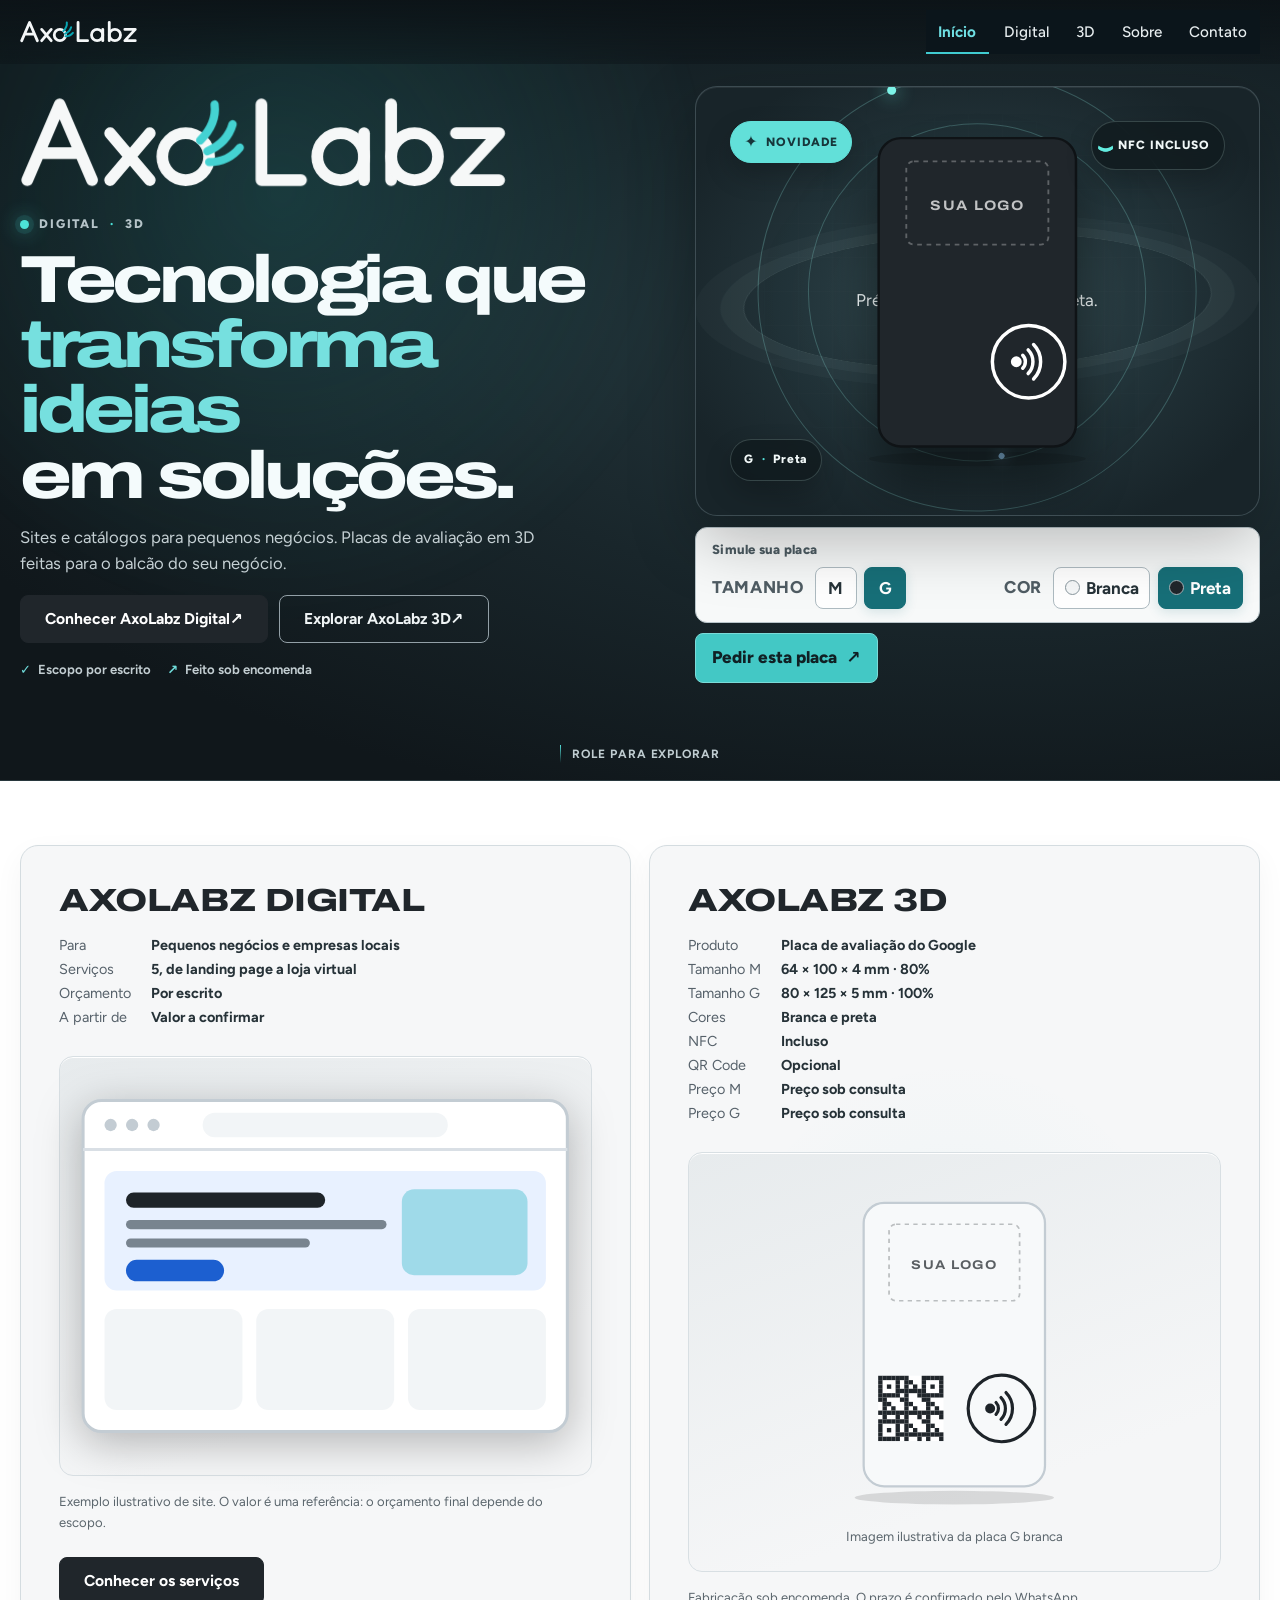
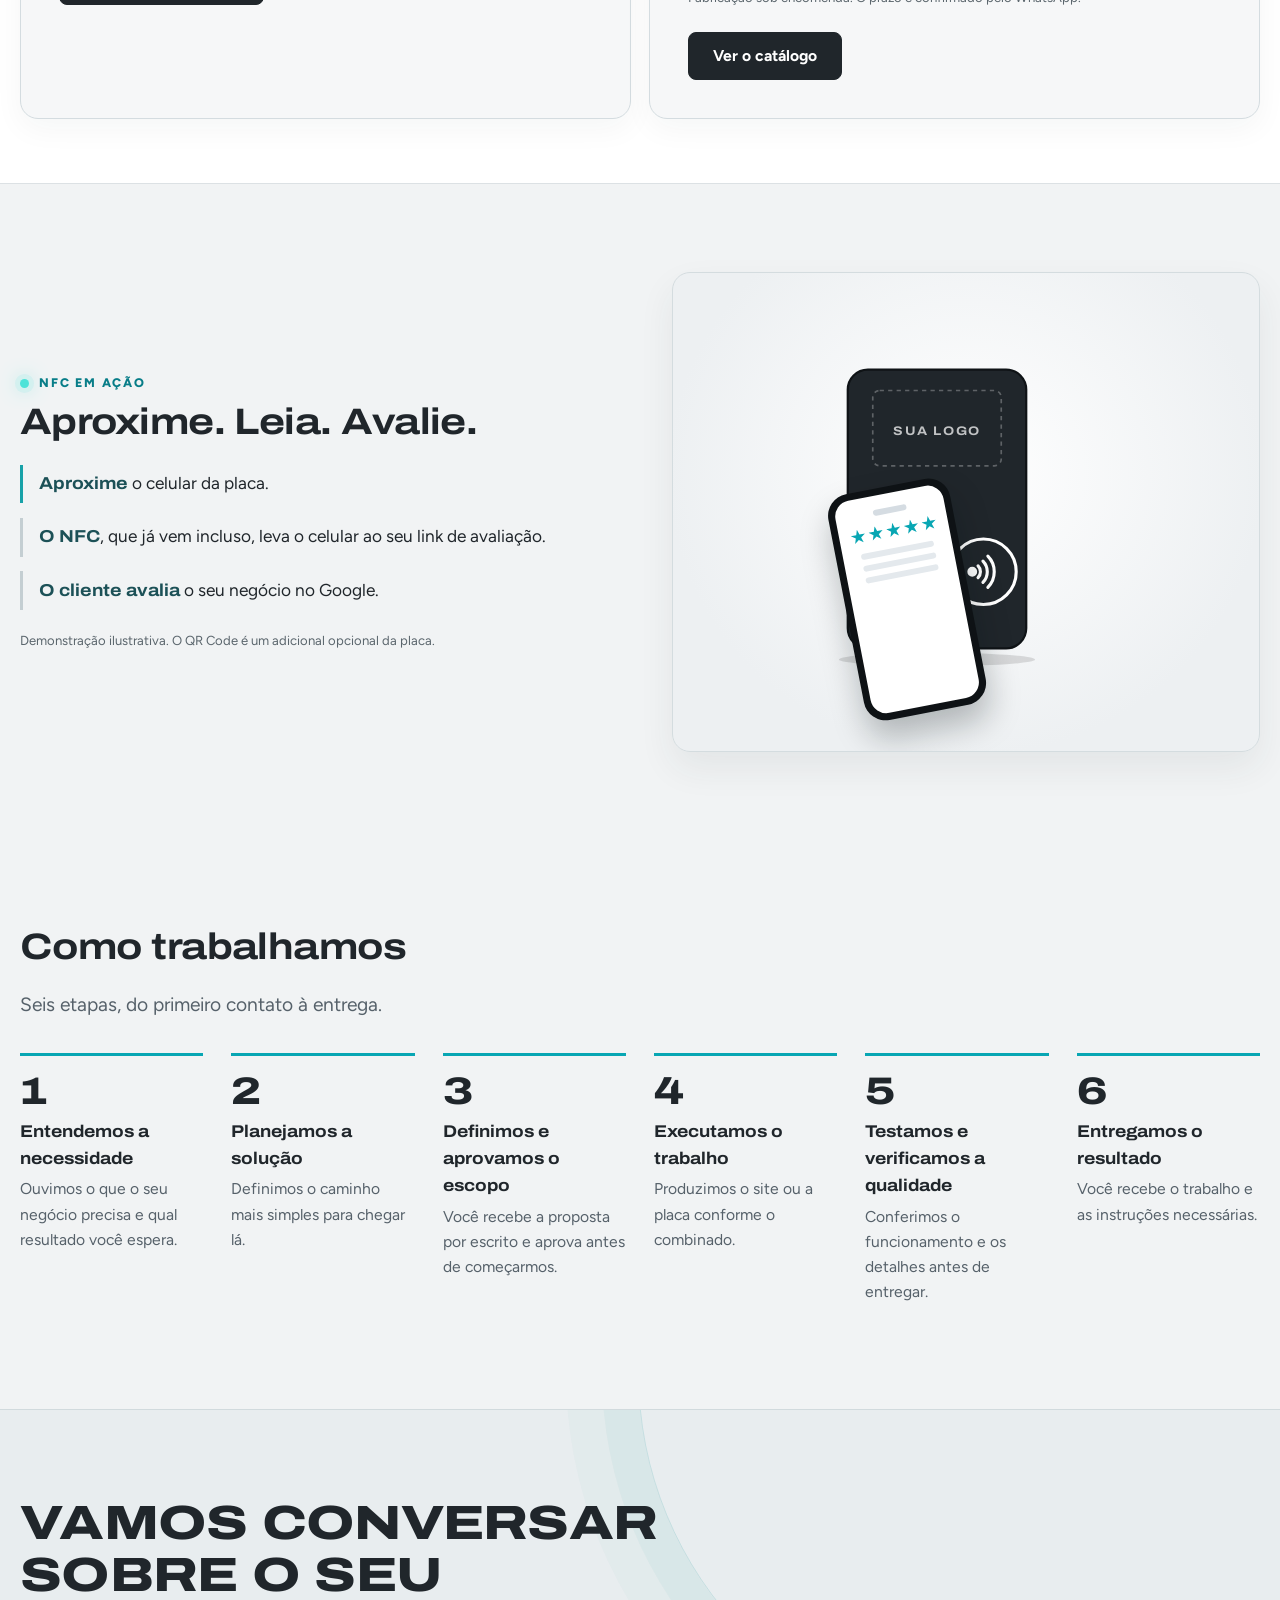
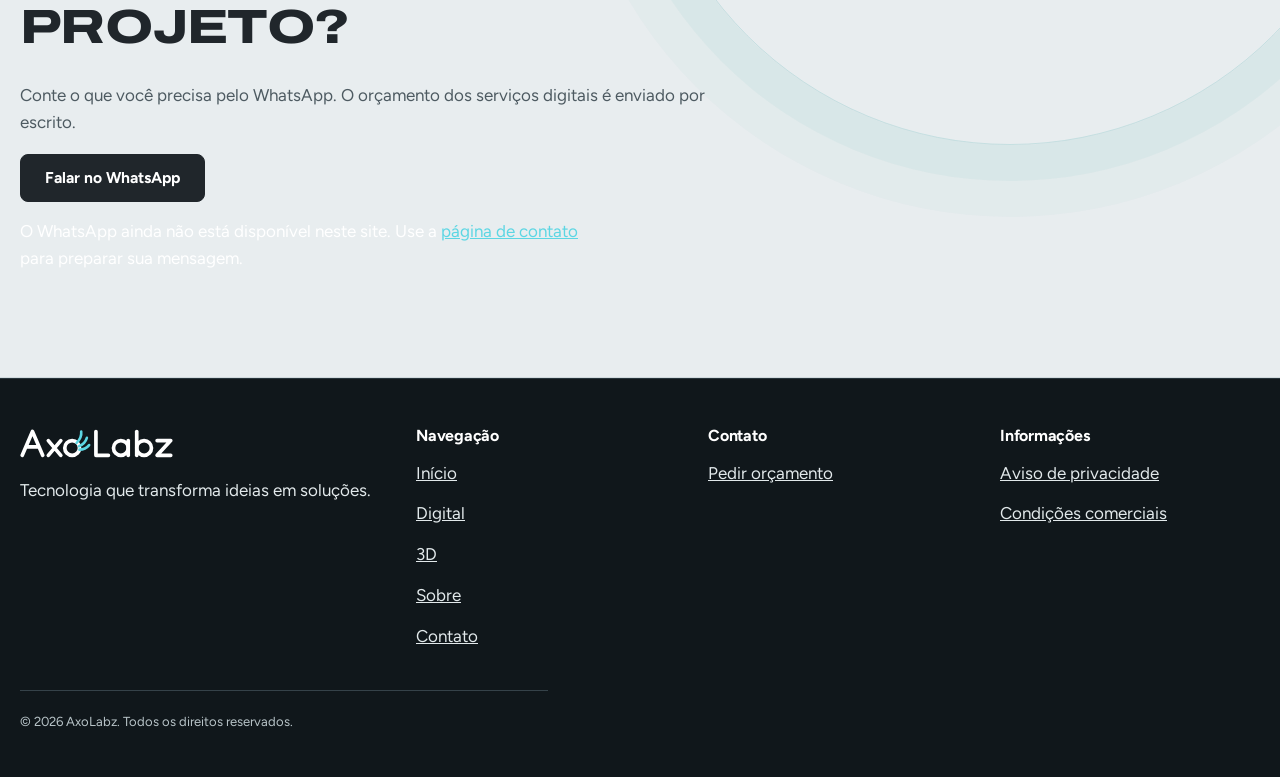
==== commit d8f11e3a: "Add files via upload" ====
--- a/index.html
+++ b/index.html
@@ -36,10 +36,10 @@
 <div class="product-stage">
 <div class="product-grid" aria-hidden="true"></div><div class="product-orbit orbit-one" aria-hidden="true"></div><div class="product-orbit orbit-two" aria-hidden="true"></div>
 <div class="plate-options">
-<figure class="plate-option" data-plate-option="M-branca" hidden><div data-photo="M-branca" data-alt="Placa M branca"><svg class="plate" viewBox="0 0 260 300" role="img" aria-label="Ilustração da placa M branca"><ellipse cx="130" cy="282" rx="70" ry="6" fill="#000" opacity=".12"/><rect x="66.0" y="72.0" width="128" height="200" rx="14" fill="#f7f9fa" stroke="#c3ccd3" stroke-width="2"/><g data-plate-default-copy><rect x="83.9" y="87.0" width="92.2" height="54.0" rx="5.0" fill="none" stroke="#1e2429" stroke-opacity=".28" stroke-width="1.2" stroke-dasharray="3.0 3.0"/><text x="130" y="118.9" text-anchor="middle" font-size="9.0" font-weight="700" letter-spacing="1.1" fill="#1e2429" opacity=".72">SUA LOGO</text></g><image data-plate-logo x="83.9" y="87.0" width="92.2" height="54.0" preserveAspectRatio="xMidYMid meet" style="display:none"/><g data-plate-qr-placeholder style="display:none"><rect x="76.2" y="194.0" width="46.1" height="46.1" rx="3.7" fill="#fff"/><g fill="#20262b"><rect x="76.24" y="194.00" width="3.07" height="3.07"/><rect x="79.31" y="194.00" width="3.07" height="3.07"/><rect x="82.38" y="194.00" width="3.07" height="3.07"/><rect x="85.46" y="194.00" width="3.07" height="3.07"/><rect x="88.53" y="194.00" width="3.07" height="3.07"/><rect x="91.60" y="194.00" width="3.07" height="3.07"/><rect x="94.67" y="194.00" width="3.07" height="3.07"/><rect x="106.96" y="194.00" width="3.07" height="3.07"/><rect x="110.03" y="194.00" width="3.07" height="3.07"/><rect x="113.10" y="194.00" width="3.07" height="3.07"/><rect x="116.18" y="194.00" width="3.07" height="3.07"/><rect x="119.25" y="194.00" width="3.07" height="3.07"/><rect x="76.24" y="197.07" width="3.07" height="3.07"/><rect x="88.53" y="197.07" width="3.07" height="3.07"/><rect x="94.67" y="197.07" width="3.07" height="3.07"/><rect x="97.74" y="197.07" width="3.07" height="3.07"/><rect x="106.96" y="197.07" width="3.07" height="3.07"/><rect x="119.25" y="197.07" width="3.07" height="3.07"/><rect x="76.24" y="200.14" width="3.07" height="3.07"/><rect x="82.38" y="200.14" width="3.07" height="3.07"/><rect x="88.53" y="200.14" width="3.07" height="3.07"/><rect x="94.67" y="200.14" width="3.07" height="3.07"/><rect x="100.82" y="200.14" width="3.07" height="3.07"/><rect x="106.96" y="200.14" width="3.07" height="3.07"/><rect x="113.10" y="200.14" width="3.07" height="3.07"/><rect x="119.25" y="200.14" width="3.07" height="3.07"/><rect x="76.24" y="203.22" width="3.07" height="3.07"/><rect x="88.53" y="203.22" width="3.07" height="3.07"/><rect x="91.60" y="203.22" width="3.07" height="3.07"/><rect x="94.67" y="203.22" width="3.07" height="3.07"/><rect x="97.74" y="203.22" width="3.07" height="3.07"/><rect x="100.82" y="203.22" width="3.07" height="3.07"/><rect x="103.89" y="203.22" width="3.07" height="3.07"/><rect x="106.96" y="203.22" width="3.07" height="3.07"/><rect x="119.25" y="203.22" width="3.07" height="3.07"/><rect x="76.24" y="206.29" width="3.07" height="3.07"/><rect x="79.31" y="206.29" width="3.07" height="3.07"/><rect x="82.38" y="206.29" width="3.07" height="3.07"/><rect x="85.46" y="206.29" width="3.07" height="3.07"/><rect x="88.53" y="206.29" width="3.07" height="3.07"/><rect x="94.67" y="206.29" width="3.07" height="3.07"/><rect x="103.89" y="206.29" width="3.07" height="3.07"/><rect x="106.96" y="206.29" width="3.07" height="3.07"/><rect x="110.03" y="206.29" width="3.07" height="3.07"/><rect x="113.10" y="206.29" width="3.07" height="3.07"/><rect x="116.18" y="206.29" width="3.07" height="3.07"/><rect x="119.25" y="206.29" width="3.07" height="3.07"/><rect x="76.24" y="209.36" width="3.07" height="3.07"/><rect x="79.31" y="209.36" width="3.07" height="3.07"/><rect x="91.60" y="209.36" width="3.07" height="3.07"/><rect x="94.67" y="209.36" width="3.07" height="3.07"/><rect x="106.96" y="209.36" width="3.07" height="3.07"/><rect x="110.03" y="209.36" width="3.07" height="3.07"/><rect x="79.31" y="212.43" width="3.07" height="3.07"/><rect x="82.38" y="212.43" width="3.07" height="3.07"/><rect x="94.67" y="212.43" width="3.07" height="3.07"/><rect x="97.74" y="212.43" width="3.07" height="3.07"/><rect x="110.03" y="212.43" width="3.07" height="3.07"/><rect x="113.10" y="212.43" width="3.07" height="3.07"/><rect x="79.31" y="215.50" width="3.07" height="3.07"/><rect x="85.46" y="215.50" width="3.07" height="3.07"/><rect x="94.67" y="215.50" width="3.07" height="3.07"/><rect x="100.82" y="215.50" width="3.07" height="3.07"/><rect x="110.03" y="215.50" width="3.07" height="3.07"/><rect x="116.18" y="215.50" width="3.07" height="3.07"/><rect x="76.24" y="218.58" width="3.07" height="3.07"/><rect x="79.31" y="218.58" width="3.07" height="3.07"/><rect x="82.38" y="218.58" width="3.07" height="3.07"/><rect x="85.46" y="218.58" width="3.07" height="3.07"/><rect x="88.53" y="218.58" width="3.07" height="3.07"/><rect x="91.60" y="218.58" width="3.07" height="3.07"/><rect x="94.67" y="218.58" width="3.07" height="3.07"/><rect x="97.74" y="218.58" width="3.07" height="3.07"/><rect x="100.82" y="218.58" width="3.07" height="3.07"/><rect x="103.89" y="218.58" width="3.07" height="3.07"/><rect x="106.96" y="218.58" width="3.07" height="3.07"/><rect x="110.03" y="218.58" width="3.07" height="3.07"/><rect x="113.10" y="218.58" width="3.07" height="3.07"/><rect x="116.18" y="218.58" width="3.07" height="3.07"/><rect x="119.25" y="218.58" width="3.07" height="3.07"/><rect x="79.31" y="221.65" width="3.07" height="3.07"/><rect x="88.53" y="221.65" width="3.07" height="3.07"/><rect x="94.67" y="221.65" width="3.07" height="3.07"/><rect x="103.89" y="221.65" width="3.07" height="3.07"/><rect x="110.03" y="221.65" width="3.07" height="3.07"/><rect x="119.25" y="221.65" width="3.07" height="3.07"/><rect x="76.24" y="224.72" width="3.07" height="3.07"/><rect x="79.31" y="224.72" width="3.07" height="3.07"/><rect x="82.38" y="224.72" width="3.07" height="3.07"/><rect x="85.46" y="224.72" width="3.07" height="3.07"/><rect x="88.53" y="224.72" width="3.07" height="3.07"/><rect x="91.60" y="224.72" width="3.07" height="3.07"/><rect x="94.67" y="224.72" width="3.07" height="3.07"/><rect x="106.96" y="224.72" width="3.07" height="3.07"/><rect x="110.03" y="224.72" width="3.07" height="3.07"/><rect x="76.24" y="227.79" width="3.07" height="3.07"/><rect x="88.53" y="227.79" width="3.07" height="3.07"/><rect x="94.67" y="227.79" width="3.07" height="3.07"/><rect x="97.74" y="227.79" width="3.07" height="3.07"/><rect x="110.03" y="227.79" width="3.07" height="3.07"/><rect x="113.10" y="227.79" width="3.07" height="3.07"/><rect x="76.24" y="230.86" width="3.07" height="3.07"/><rect x="82.38" y="230.86" width="3.07" height="3.07"/><rect x="88.53" y="230.86" width="3.07" height="3.07"/><rect x="94.67" y="230.86" width="3.07" height="3.07"/><rect x="100.82" y="230.86" width="3.07" height="3.07"/><rect x="110.03" y="230.86" width="3.07" height="3.07"/><rect x="116.18" y="230.86" width="3.07" height="3.07"/><rect x="76.24" y="233.94" width="3.07" height="3.07"/><rect x="88.53" y="233.94" width="3.07" height="3.07"/><rect x="91.60" y="233.94" width="3.07" height="3.07"/><rect x="94.67" y="233.94" width="3.07" height="3.07"/><rect x="97.74" y="233.94" width="3.07" height="3.07"/><rect x="100.82" y="233.94" width="3.07" height="3.07"/><rect x="103.89" y="233.94" width="3.07" height="3.07"/><rect x="106.96" y="233.94" width="3.07" height="3.07"/><rect x="110.03" y="233.94" width="3.07" height="3.07"/><rect x="113.10" y="233.94" width="3.07" height="3.07"/><rect x="116.18" y="233.94" width="3.07" height="3.07"/><rect x="119.25" y="233.94" width="3.07" height="3.07"/><rect x="76.24" y="237.01" width="3.07" height="3.07"/><rect x="79.31" y="237.01" width="3.07" height="3.07"/><rect x="82.38" y="237.01" width="3.07" height="3.07"/><rect x="85.46" y="237.01" width="3.07" height="3.07"/><rect x="88.53" y="237.01" width="3.07" height="3.07"/><rect x="94.67" y="237.01" width="3.07" height="3.07"/><rect x="103.89" y="237.01" width="3.07" height="3.07"/><rect x="110.03" y="237.01" width="3.07" height="3.07"/><rect x="119.25" y="237.01" width="3.07" height="3.07"/></g></g><rect data-plate-qr-bg x="76.2" y="194.0" width="46.1" height="46.1" rx="3.7" fill="#fff" style="display:none"/><image data-plate-qr x="76.2" y="194.0" width="46.1" height="46.1" preserveAspectRatio="xMidYMid meet" style="display:none"/><circle cx="163.3" cy="217.0" r="23.5" fill="none" stroke="#1e2429" stroke-width="2.2"/><g fill="none" stroke="#1e2429" stroke-width="2.2" stroke-linecap="round"><path d="M159.5 212.8 A6.0 6.0 0 0 1 159.5 221.2"/><path d="M163.0 209.3 A11.0 11.0 0 0 1 163.0 224.7"/><path d="M166.5 205.8 A16.0 16.0 0 0 1 166.5 228.2"/><circle cx="155.3" cy="217.0" r="2.4" fill="#1e2429"/></g></svg></div></figure>
-<figure class="plate-option" data-plate-option="M-preta" hidden><div data-photo="M-preta" data-alt="Placa M preta"><svg class="plate" viewBox="0 0 260 300" role="img" aria-label="Ilustração da placa M preta"><ellipse cx="130" cy="282" rx="70" ry="6" fill="#000" opacity=".12"/><rect x="66.0" y="72.0" width="128" height="200" rx="14" fill="#20262b" stroke="#0f1316" stroke-width="2"/><g data-plate-default-copy><rect x="83.9" y="87.0" width="92.2" height="54.0" rx="5.0" fill="none" stroke="#ffffff" stroke-opacity=".28" stroke-width="1.2" stroke-dasharray="3.0 3.0"/><text x="130" y="118.9" text-anchor="middle" font-size="9.0" font-weight="700" letter-spacing="1.1" fill="#ffffff" opacity=".72">SUA LOGO</text></g><image data-plate-logo x="83.9" y="87.0" width="92.2" height="54.0" preserveAspectRatio="xMidYMid meet" style="display:none"/><g data-plate-qr-placeholder style="display:none"><rect x="76.2" y="194.0" width="46.1" height="46.1" rx="3.7" fill="#fff"/><g fill="#20262b"><rect x="76.24" y="194.00" width="3.07" height="3.07"/><rect x="79.31" y="194.00" width="3.07" height="3.07"/><rect x="82.38" y="194.00" width="3.07" height="3.07"/><rect x="85.46" y="194.00" width="3.07" height="3.07"/><rect x="88.53" y="194.00" width="3.07" height="3.07"/><rect x="91.60" y="194.00" width="3.07" height="3.07"/><rect x="94.67" y="194.00" width="3.07" height="3.07"/><rect x="106.96" y="194.00" width="3.07" height="3.07"/><rect x="110.03" y="194.00" width="3.07" height="3.07"/><rect x="113.10" y="194.00" width="3.07" height="3.07"/><rect x="116.18" y="194.00" width="3.07" height="3.07"/><rect x="119.25" y="194.00" width="3.07" height="3.07"/><rect x="76.24" y="197.07" width="3.07" height="3.07"/><rect x="88.53" y="197.07" width="3.07" height="3.07"/><rect x="94.67" y="197.07" width="3.07" height="3.07"/><rect x="97.74" y="197.07" width="3.07" height="3.07"/><rect x="106.96" y="197.07" width="3.07" height="3.07"/><rect x="119.25" y="197.07" width="3.07" height="3.07"/><rect x="76.24" y="200.14" width="3.07" height="3.07"/><rect x="82.38" y="200.14" width="3.07" height="3.07"/><rect x="88.53" y="200.14" width="3.07" height="3.07"/><rect x="94.67" y="200.14" width="3.07" height="3.07"/><rect x="100.82" y="200.14" width="3.07" height="3.07"/><rect x="106.96" y="200.14" width="3.07" height="3.07"/><rect x="113.10" y="200.14" width="3.07" height="3.07"/><rect x="119.25" y="200.14" width="3.07" height="3.07"/><rect x="76.24" y="203.22" width="3.07" height="3.07"/><rect x="88.53" y="203.22" width="3.07" height="3.07"/><rect x="91.60" y="203.22" width="3.07" height="3.07"/><rect x="94.67" y="203.22" width="3.07" height="3.07"/><rect x="97.74" y="203.22" width="3.07" height="3.07"/><rect x="100.82" y="203.22" width="3.07" height="3.07"/><rect x="103.89" y="203.22" width="3.07" height="3.07"/><rect x="106.96" y="203.22" width="3.07" height="3.07"/><rect x="119.25" y="203.22" width="3.07" height="3.07"/><rect x="76.24" y="206.29" width="3.07" height="3.07"/><rect x="79.31" y="206.29" width="3.07" height="3.07"/><rect x="82.38" y="206.29" width="3.07" height="3.07"/><rect x="85.46" y="206.29" width="3.07" height="3.07"/><rect x="88.53" y="206.29" width="3.07" height="3.07"/><rect x="94.67" y="206.29" width="3.07" height="3.07"/><rect x="103.89" y="206.29" width="3.07" height="3.07"/><rect x="106.96" y="206.29" width="3.07" height="3.07"/><rect x="110.03" y="206.29" width="3.07" height="3.07"/><rect x="113.10" y="206.29" width="3.07" height="3.07"/><rect x="116.18" y="206.29" width="3.07" height="3.07"/><rect x="119.25" y="206.29" width="3.07" height="3.07"/><rect x="76.24" y="209.36" width="3.07" height="3.07"/><rect x="79.31" y="209.36" width="3.07" height="3.07"/><rect x="91.60" y="209.36" width="3.07" height="3.07"/><rect x="94.67" y="209.36" width="3.07" height="3.07"/><rect x="106.96" y="209.36" width="3.07" height="3.07"/><rect x="110.03" y="209.36" width="3.07" height="3.07"/><rect x="79.31" y="212.43" width="3.07" height="3.07"/><rect x="82.38" y="212.43" width="3.07" height="3.07"/><rect x="94.67" y="212.43" width="3.07" height="3.07"/><rect x="97.74" y="212.43" width="3.07" height="3.07"/><rect x="110.03" y="212.43" width="3.07" height="3.07"/><rect x="113.10" y="212.43" width="3.07" height="3.07"/><rect x="79.31" y="215.50" width="3.07" height="3.07"/><rect x="85.46" y="215.50" width="3.07" height="3.07"/><rect x="94.67" y="215.50" width="3.07" height="3.07"/><rect x="100.82" y="215.50" width="3.07" height="3.07"/><rect x="110.03" y="215.50" width="3.07" height="3.07"/><rect x="116.18" y="215.50" width="3.07" height="3.07"/><rect x="76.24" y="218.58" width="3.07" height="3.07"/><rect x="79.31" y="218.58" width="3.07" height="3.07"/><rect x="82.38" y="218.58" width="3.07" height="3.07"/><rect x="85.46" y="218.58" width="3.07" height="3.07"/><rect x="88.53" y="218.58" width="3.07" height="3.07"/><rect x="91.60" y="218.58" width="3.07" height="3.07"/><rect x="94.67" y="218.58" width="3.07" height="3.07"/><rect x="97.74" y="218.58" width="3.07" height="3.07"/><rect x="100.82" y="218.58" width="3.07" height="3.07"/><rect x="103.89" y="218.58" width="3.07" height="3.07"/><rect x="106.96" y="218.58" width="3.07" height="3.07"/><rect x="110.03" y="218.58" width="3.07" height="3.07"/><rect x="113.10" y="218.58" width="3.07" height="3.07"/><rect x="116.18" y="218.58" width="3.07" height="3.07"/><rect x="119.25" y="218.58" width="3.07" height="3.07"/><rect x="79.31" y="221.65" width="3.07" height="3.07"/><rect x="88.53" y="221.65" width="3.07" height="3.07"/><rect x="94.67" y="221.65" width="3.07" height="3.07"/><rect x="103.89" y="221.65" width="3.07" height="3.07"/><rect x="110.03" y="221.65" width="3.07" height="3.07"/><rect x="119.25" y="221.65" width="3.07" height="3.07"/><rect x="76.24" y="224.72" width="3.07" height="3.07"/><rect x="79.31" y="224.72" width="3.07" height="3.07"/><rect x="82.38" y="224.72" width="3.07" height="3.07"/><rect x="85.46" y="224.72" width="3.07" height="3.07"/><rect x="88.53" y="224.72" width="3.07" height="3.07"/><rect x="91.60" y="224.72" width="3.07" height="3.07"/><rect x="94.67" y="224.72" width="3.07" height="3.07"/><rect x="106.96" y="224.72" width="3.07" height="3.07"/><rect x="110.03" y="224.72" width="3.07" height="3.07"/><rect x="76.24" y="227.79" width="3.07" height="3.07"/><rect x="88.53" y="227.79" width="3.07" height="3.07"/><rect x="94.67" y="227.79" width="3.07" height="3.07"/><rect x="97.74" y="227.79" width="3.07" height="3.07"/><rect x="110.03" y="227.79" width="3.07" height="3.07"/><rect x="113.10" y="227.79" width="3.07" height="3.07"/><rect x="76.24" y="230.86" width="3.07" height="3.07"/><rect x="82.38" y="230.86" width="3.07" height="3.07"/><rect x="88.53" y="230.86" width="3.07" height="3.07"/><rect x="94.67" y="230.86" width="3.07" height="3.07"/><rect x="100.82" y="230.86" width="3.07" height="3.07"/><rect x="110.03" y="230.86" width="3.07" height="3.07"/><rect x="116.18" y="230.86" width="3.07" height="3.07"/><rect x="76.24" y="233.94" width="3.07" height="3.07"/><rect x="88.53" y="233.94" width="3.07" height="3.07"/><rect x="91.60" y="233.94" width="3.07" height="3.07"/><rect x="94.67" y="233.94" width="3.07" height="3.07"/><rect x="97.74" y="233.94" width="3.07" height="3.07"/><rect x="100.82" y="233.94" width="3.07" height="3.07"/><rect x="103.89" y="233.94" width="3.07" height="3.07"/><rect x="106.96" y="233.94" width="3.07" height="3.07"/><rect x="110.03" y="233.94" width="3.07" height="3.07"/><rect x="113.10" y="233.94" width="3.07" height="3.07"/><rect x="116.18" y="233.94" width="3.07" height="3.07"/><rect x="119.25" y="233.94" width="3.07" height="3.07"/><rect x="76.24" y="237.01" width="3.07" height="3.07"/><rect x="79.31" y="237.01" width="3.07" height="3.07"/><rect x="82.38" y="237.01" width="3.07" height="3.07"/><rect x="85.46" y="237.01" width="3.07" height="3.07"/><rect x="88.53" y="237.01" width="3.07" height="3.07"/><rect x="94.67" y="237.01" width="3.07" height="3.07"/><rect x="103.89" y="237.01" width="3.07" height="3.07"/><rect x="110.03" y="237.01" width="3.07" height="3.07"/><rect x="119.25" y="237.01" width="3.07" height="3.07"/></g></g><rect data-plate-qr-bg x="76.2" y="194.0" width="46.1" height="46.1" rx="3.7" fill="#fff" style="display:none"/><image data-plate-qr x="76.2" y="194.0" width="46.1" height="46.1" preserveAspectRatio="xMidYMid meet" style="display:none"/><circle cx="163.3" cy="217.0" r="23.5" fill="none" stroke="#ffffff" stroke-width="2.2"/><g fill="none" stroke="#ffffff" stroke-width="2.2" stroke-linecap="round"><path d="M159.5 212.8 A6.0 6.0 0 0 1 159.5 221.2"/><path d="M163.0 209.3 A11.0 11.0 0 0 1 163.0 224.7"/><path d="M166.5 205.8 A16.0 16.0 0 0 1 166.5 228.2"/><circle cx="155.3" cy="217.0" r="2.4" fill="#ffffff"/></g></svg></div></figure>
-<figure class="plate-option" data-plate-option="G-branca" hidden><div data-photo="G-branca" data-alt="Placa G branca"><svg class="plate" viewBox="0 0 260 300" role="img" aria-label="Ilustração da placa G branca"><ellipse cx="130" cy="282" rx="88" ry="6" fill="#000" opacity=".12"/><rect x="50.0" y="22.0" width="160" height="250" rx="18" fill="#f7f9fa" stroke="#c3ccd3" stroke-width="2"/><g data-plate-default-copy><rect x="72.4" y="40.8" width="115.2" height="67.5" rx="6.2" fill="none" stroke="#1e2429" stroke-opacity=".28" stroke-width="1.5" stroke-dasharray="3.8 3.8"/><text x="130" y="80.6" text-anchor="middle" font-size="11.2" font-weight="700" letter-spacing="1.4" fill="#1e2429" opacity=".72">SUA LOGO</text></g><image data-plate-logo x="72.4" y="40.8" width="115.2" height="67.5" preserveAspectRatio="xMidYMid meet" style="display:none"/><g data-plate-qr-placeholder style="display:none"><rect x="62.8" y="174.5" width="57.6" height="57.6" rx="4.6" fill="#fff"/><g fill="#20262b"><rect x="62.80" y="174.50" width="3.84" height="3.84"/><rect x="66.64" y="174.50" width="3.84" height="3.84"/><rect x="70.48" y="174.50" width="3.84" height="3.84"/><rect x="74.32" y="174.50" width="3.84" height="3.84"/><rect x="78.16" y="174.50" width="3.84" height="3.84"/><rect x="82.00" y="174.50" width="3.84" height="3.84"/><rect x="85.84" y="174.50" width="3.84" height="3.84"/><rect x="101.20" y="174.50" width="3.84" height="3.84"/><rect x="105.04" y="174.50" width="3.84" height="3.84"/><rect x="108.88" y="174.50" width="3.84" height="3.84"/><rect x="112.72" y="174.50" width="3.84" height="3.84"/><rect x="116.56" y="174.50" width="3.84" height="3.84"/><rect x="62.80" y="178.34" width="3.84" height="3.84"/><rect x="78.16" y="178.34" width="3.84" height="3.84"/><rect x="85.84" y="178.34" width="3.84" height="3.84"/><rect x="89.68" y="178.34" width="3.84" height="3.84"/><rect x="101.20" y="178.34" width="3.84" height="3.84"/><rect x="116.56" y="178.34" width="3.84" height="3.84"/><rect x="62.80" y="182.18" width="3.84" height="3.84"/><rect x="70.48" y="182.18" width="3.84" height="3.84"/><rect x="78.16" y="182.18" width="3.84" height="3.84"/><rect x="85.84" y="182.18" width="3.84" height="3.84"/><rect x="93.52" y="182.18" width="3.84" height="3.84"/><rect x="101.20" y="182.18" width="3.84" height="3.84"/><rect x="108.88" y="182.18" width="3.84" height="3.84"/><rect x="116.56" y="182.18" width="3.84" height="3.84"/><rect x="62.80" y="186.02" width="3.84" height="3.84"/><rect x="78.16" y="186.02" width="3.84" height="3.84"/><rect x="82.00" y="186.02" width="3.84" height="3.84"/><rect x="85.84" y="186.02" width="3.84" height="3.84"/><rect x="89.68" y="186.02" width="3.84" height="3.84"/><rect x="93.52" y="186.02" width="3.84" height="3.84"/><rect x="97.36" y="186.02" width="3.84" height="3.84"/><rect x="101.20" y="186.02" width="3.84" height="3.84"/><rect x="116.56" y="186.02" width="3.84" height="3.84"/><rect x="62.80" y="189.86" width="3.84" height="3.84"/><rect x="66.64" y="189.86" width="3.84" height="3.84"/><rect x="70.48" y="189.86" width="3.84" height="3.84"/><rect x="74.32" y="189.86" width="3.84" height="3.84"/><rect x="78.16" y="189.86" width="3.84" height="3.84"/><rect x="85.84" y="189.86" width="3.84" height="3.84"/><rect x="97.36" y="189.86" width="3.84" height="3.84"/><rect x="101.20" y="189.86" width="3.84" height="3.84"/><rect x="105.04" y="189.86" width="3.84" height="3.84"/><rect x="108.88" y="189.86" width="3.84" height="3.84"/><rect x="112.72" y="189.86" width="3.84" height="3.84"/><rect x="116.56" y="189.86" width="3.84" height="3.84"/><rect x="62.80" y="193.70" width="3.84" height="3.84"/><rect x="66.64" y="193.70" width="3.84" height="3.84"/><rect x="82.00" y="193.70" width="3.84" height="3.84"/><rect x="85.84" y="193.70" width="3.84" height="3.84"/><rect x="101.20" y="193.70" width="3.84" height="3.84"/><rect x="105.04" y="193.70" width="3.84" height="3.84"/><rect x="66.64" y="197.54" width="3.84" height="3.84"/><rect x="70.48" y="197.54" width="3.84" height="3.84"/><rect x="85.84" y="197.54" width="3.84" height="3.84"/><rect x="89.68" y="197.54" width="3.84" height="3.84"/><rect x="105.04" y="197.54" width="3.84" height="3.84"/><rect x="108.88" y="197.54" width="3.84" height="3.84"/><rect x="66.64" y="201.38" width="3.84" height="3.84"/><rect x="74.32" y="201.38" width="3.84" height="3.84"/><rect x="85.84" y="201.38" width="3.84" height="3.84"/><rect x="93.52" y="201.38" width="3.84" height="3.84"/><rect x="105.04" y="201.38" width="3.84" height="3.84"/><rect x="112.72" y="201.38" width="3.84" height="3.84"/><rect x="62.80" y="205.22" width="3.84" height="3.84"/><rect x="66.64" y="205.22" width="3.84" height="3.84"/><rect x="70.48" y="205.22" width="3.84" height="3.84"/><rect x="74.32" y="205.22" width="3.84" height="3.84"/><rect x="78.16" y="205.22" width="3.84" height="3.84"/><rect x="82.00" y="205.22" width="3.84" height="3.84"/><rect x="85.84" y="205.22" width="3.84" height="3.84"/><rect x="89.68" y="205.22" width="3.84" height="3.84"/><rect x="93.52" y="205.22" width="3.84" height="3.84"/><rect x="97.36" y="205.22" width="3.84" height="3.84"/><rect x="101.20" y="205.22" width="3.84" height="3.84"/><rect x="105.04" y="205.22" width="3.84" height="3.84"/><rect x="108.88" y="205.22" width="3.84" height="3.84"/><rect x="112.72" y="205.22" width="3.84" height="3.84"/><rect x="116.56" y="205.22" width="3.84" height="3.84"/><rect x="66.64" y="209.06" width="3.84" height="3.84"/><rect x="78.16" y="209.06" width="3.84" height="3.84"/><rect x="85.84" y="209.06" width="3.84" height="3.84"/><rect x="97.36" y="209.06" width="3.84" height="3.84"/><rect x="105.04" y="209.06" width="3.84" height="3.84"/><rect x="116.56" y="209.06" width="3.84" height="3.84"/><rect x="62.80" y="212.90" width="3.84" height="3.84"/><rect x="66.64" y="212.90" width="3.84" height="3.84"/><rect x="70.48" y="212.90" width="3.84" height="3.84"/><rect x="74.32" y="212.90" width="3.84" height="3.84"/><rect x="78.16" y="212.90" width="3.84" height="3.84"/><rect x="82.00" y="212.90" width="3.84" height="3.84"/><rect x="85.84" y="212.90" width="3.84" height="3.84"/><rect x="101.20" y="212.90" width="3.84" height="3.84"/><rect x="105.04" y="212.90" width="3.84" height="3.84"/><rect x="62.80" y="216.74" width="3.84" height="3.84"/><rect x="78.16" y="216.74" width="3.84" height="3.84"/><rect x="85.84" y="216.74" width="3.84" height="3.84"/><rect x="89.68" y="216.74" width="3.84" height="3.84"/><rect x="105.04" y="216.74" width="3.84" height="3.84"/><rect x="108.88" y="216.74" width="3.84" height="3.84"/><rect x="62.80" y="220.58" width="3.84" height="3.84"/><rect x="70.48" y="220.58" width="3.84" height="3.84"/><rect x="78.16" y="220.58" width="3.84" height="3.84"/><rect x="85.84" y="220.58" width="3.84" height="3.84"/><rect x="93.52" y="220.58" width="3.84" height="3.84"/><rect x="105.04" y="220.58" width="3.84" height="3.84"/><rect x="112.72" y="220.58" width="3.84" height="3.84"/><rect x="62.80" y="224.42" width="3.84" height="3.84"/><rect x="78.16" y="224.42" width="3.84" height="3.84"/><rect x="82.00" y="224.42" width="3.84" height="3.84"/><rect x="85.84" y="224.42" width="3.84" height="3.84"/><rect x="89.68" y="224.42" width="3.84" height="3.84"/><rect x="93.52" y="224.42" width="3.84" height="3.84"/><rect x="97.36" y="224.42" width="3.84" height="3.84"/><rect x="101.20" y="224.42" width="3.84" height="3.84"/><rect x="105.04" y="224.42" width="3.84" height="3.84"/><rect x="108.88" y="224.42" width="3.84" height="3.84"/><rect x="112.72" y="224.42" width="3.84" height="3.84"/><rect x="116.56" y="224.42" width="3.84" height="3.84"/><rect x="62.80" y="228.26" width="3.84" height="3.84"/><rect x="66.64" y="228.26" width="3.84" height="3.84"/><rect x="70.48" y="228.26" width="3.84" height="3.84"/><rect x="74.32" y="228.26" width="3.84" height="3.84"/><rect x="78.16" y="228.26" width="3.84" height="3.84"/><rect x="85.84" y="228.26" width="3.84" height="3.84"/><rect x="97.36" y="228.26" width="3.84" height="3.84"/><rect x="105.04" y="228.26" width="3.84" height="3.84"/><rect x="116.56" y="228.26" width="3.84" height="3.84"/></g></g><rect data-plate-qr-bg x="62.8" y="174.5" width="57.6" height="57.6" rx="4.6" fill="#fff" style="display:none"/><image data-plate-qr x="62.8" y="174.5" width="57.6" height="57.6" preserveAspectRatio="xMidYMid meet" style="display:none"/><circle cx="171.6" cy="203.3" r="29.4" fill="none" stroke="#1e2429" stroke-width="2.8"/><g fill="none" stroke="#1e2429" stroke-width="2.8" stroke-linecap="round"><path d="M166.8 198.1 A7.5 7.5 0 0 1 166.8 208.6"/><path d="M171.2 193.7 A13.8 13.8 0 0 1 171.2 212.9"/><path d="M175.6 189.3 A20.0 20.0 0 0 1 175.6 217.3"/><circle cx="161.6" cy="203.3" r="3.0" fill="#1e2429"/></g></svg></div></figure>
-<figure class="plate-option is-active" data-plate-option="G-preta"><div data-photo="G-preta" data-alt="Placa G preta"><svg class="plate" viewBox="0 0 260 300" role="img" aria-label="Ilustração da placa G preta"><ellipse cx="130" cy="282" rx="88" ry="6" fill="#000" opacity=".12"/><rect x="50.0" y="22.0" width="160" height="250" rx="18" fill="#20262b" stroke="#0f1316" stroke-width="2"/><g data-plate-default-copy><rect x="72.4" y="40.8" width="115.2" height="67.5" rx="6.2" fill="none" stroke="#ffffff" stroke-opacity=".28" stroke-width="1.5" stroke-dasharray="3.8 3.8"/><text x="130" y="80.6" text-anchor="middle" font-size="11.2" font-weight="700" letter-spacing="1.4" fill="#ffffff" opacity=".72">SUA LOGO</text></g><image data-plate-logo x="72.4" y="40.8" width="115.2" height="67.5" preserveAspectRatio="xMidYMid meet" style="display:none"/><g data-plate-qr-placeholder style="display:none"><rect x="62.8" y="174.5" width="57.6" height="57.6" rx="4.6" fill="#fff"/><g fill="#20262b"><rect x="62.80" y="174.50" width="3.84" height="3.84"/><rect x="66.64" y="174.50" width="3.84" height="3.84"/><rect x="70.48" y="174.50" width="3.84" height="3.84"/><rect x="74.32" y="174.50" width="3.84" height="3.84"/><rect x="78.16" y="174.50" width="3.84" height="3.84"/><rect x="82.00" y="174.50" width="3.84" height="3.84"/><rect x="85.84" y="174.50" width="3.84" height="3.84"/><rect x="101.20" y="174.50" width="3.84" height="3.84"/><rect x="105.04" y="174.50" width="3.84" height="3.84"/><rect x="108.88" y="174.50" width="3.84" height="3.84"/><rect x="112.72" y="174.50" width="3.84" height="3.84"/><rect x="116.56" y="174.50" width="3.84" height="3.84"/><rect x="62.80" y="178.34" width="3.84" height="3.84"/><rect x="78.16" y="178.34" width="3.84" height="3.84"/><rect x="85.84" y="178.34" width="3.84" height="3.84"/><rect x="89.68" y="178.34" width="3.84" height="3.84"/><rect x="101.20" y="178.34" width="3.84" height="3.84"/><rect x="116.56" y="178.34" width="3.84" height="3.84"/><rect x="62.80" y="182.18" width="3.84" height="3.84"/><rect x="70.48" y="182.18" width="3.84" height="3.84"/><rect x="78.16" y="182.18" width="3.84" height="3.84"/><rect x="85.84" y="182.18" width="3.84" height="3.84"/><rect x="93.52" y="182.18" width="3.84" height="3.84"/><rect x="101.20" y="182.18" width="3.84" height="3.84"/><rect x="108.88" y="182.18" width="3.84" height="3.84"/><rect x="116.56" y="182.18" width="3.84" height="3.84"/><rect x="62.80" y="186.02" width="3.84" height="3.84"/><rect x="78.16" y="186.02" width="3.84" height="3.84"/><rect x="82.00" y="186.02" width="3.84" height="3.84"/><rect x="85.84" y="186.02" width="3.84" height="3.84"/><rect x="89.68" y="186.02" width="3.84" height="3.84"/><rect x="93.52" y="186.02" width="3.84" height="3.84"/><rect x="97.36" y="186.02" width="3.84" height="3.84"/><rect x="101.20" y="186.02" width="3.84" height="3.84"/><rect x="116.56" y="186.02" width="3.84" height="3.84"/><rect x="62.80" y="189.86" width="3.84" height="3.84"/><rect x="66.64" y="189.86" width="3.84" height="3.84"/><rect x="70.48" y="189.86" width="3.84" height="3.84"/><rect x="74.32" y="189.86" width="3.84" height="3.84"/><rect x="78.16" y="189.86" width="3.84" height="3.84"/><rect x="85.84" y="189.86" width="3.84" height="3.84"/><rect x="97.36" y="189.86" width="3.84" height="3.84"/><rect x="101.20" y="189.86" width="3.84" height="3.84"/><rect x="105.04" y="189.86" width="3.84" height="3.84"/><rect x="108.88" y="189.86" width="3.84" height="3.84"/><rect x="112.72" y="189.86" width="3.84" height="3.84"/><rect x="116.56" y="189.86" width="3.84" height="3.84"/><rect x="62.80" y="193.70" width="3.84" height="3.84"/><rect x="66.64" y="193.70" width="3.84" height="3.84"/><rect x="82.00" y="193.70" width="3.84" height="3.84"/><rect x="85.84" y="193.70" width="3.84" height="3.84"/><rect x="101.20" y="193.70" width="3.84" height="3.84"/><rect x="105.04" y="193.70" width="3.84" height="3.84"/><rect x="66.64" y="197.54" width="3.84" height="3.84"/><rect x="70.48" y="197.54" width="3.84" height="3.84"/><rect x="85.84" y="197.54" width="3.84" height="3.84"/><rect x="89.68" y="197.54" width="3.84" height="3.84"/><rect x="105.04" y="197.54" width="3.84" height="3.84"/><rect x="108.88" y="197.54" width="3.84" height="3.84"/><rect x="66.64" y="201.38" width="3.84" height="3.84"/><rect x="74.32" y="201.38" width="3.84" height="3.84"/><rect x="85.84" y="201.38" width="3.84" height="3.84"/><rect x="93.52" y="201.38" width="3.84" height="3.84"/><rect x="105.04" y="201.38" width="3.84" height="3.84"/><rect x="112.72" y="201.38" width="3.84" height="3.84"/><rect x="62.80" y="205.22" width="3.84" height="3.84"/><rect x="66.64" y="205.22" width="3.84" height="3.84"/><rect x="70.48" y="205.22" width="3.84" height="3.84"/><rect x="74.32" y="205.22" width="3.84" height="3.84"/><rect x="78.16" y="205.22" width="3.84" height="3.84"/><rect x="82.00" y="205.22" width="3.84" height="3.84"/><rect x="85.84" y="205.22" width="3.84" height="3.84"/><rect x="89.68" y="205.22" width="3.84" height="3.84"/><rect x="93.52" y="205.22" width="3.84" height="3.84"/><rect x="97.36" y="205.22" width="3.84" height="3.84"/><rect x="101.20" y="205.22" width="3.84" height="3.84"/><rect x="105.04" y="205.22" width="3.84" height="3.84"/><rect x="108.88" y="205.22" width="3.84" height="3.84"/><rect x="112.72" y="205.22" width="3.84" height="3.84"/><rect x="116.56" y="205.22" width="3.84" height="3.84"/><rect x="66.64" y="209.06" width="3.84" height="3.84"/><rect x="78.16" y="209.06" width="3.84" height="3.84"/><rect x="85.84" y="209.06" width="3.84" height="3.84"/><rect x="97.36" y="209.06" width="3.84" height="3.84"/><rect x="105.04" y="209.06" width="3.84" height="3.84"/><rect x="116.56" y="209.06" width="3.84" height="3.84"/><rect x="62.80" y="212.90" width="3.84" height="3.84"/><rect x="66.64" y="212.90" width="3.84" height="3.84"/><rect x="70.48" y="212.90" width="3.84" height="3.84"/><rect x="74.32" y="212.90" width="3.84" height="3.84"/><rect x="78.16" y="212.90" width="3.84" height="3.84"/><rect x="82.00" y="212.90" width="3.84" height="3.84"/><rect x="85.84" y="212.90" width="3.84" height="3.84"/><rect x="101.20" y="212.90" width="3.84" height="3.84"/><rect x="105.04" y="212.90" width="3.84" height="3.84"/><rect x="62.80" y="216.74" width="3.84" height="3.84"/><rect x="78.16" y="216.74" width="3.84" height="3.84"/><rect x="85.84" y="216.74" width="3.84" height="3.84"/><rect x="89.68" y="216.74" width="3.84" height="3.84"/><rect x="105.04" y="216.74" width="3.84" height="3.84"/><rect x="108.88" y="216.74" width="3.84" height="3.84"/><rect x="62.80" y="220.58" width="3.84" height="3.84"/><rect x="70.48" y="220.58" width="3.84" height="3.84"/><rect x="78.16" y="220.58" width="3.84" height="3.84"/><rect x="85.84" y="220.58" width="3.84" height="3.84"/><rect x="93.52" y="220.58" width="3.84" height="3.84"/><rect x="105.04" y="220.58" width="3.84" height="3.84"/><rect x="112.72" y="220.58" width="3.84" height="3.84"/><rect x="62.80" y="224.42" width="3.84" height="3.84"/><rect x="78.16" y="224.42" width="3.84" height="3.84"/><rect x="82.00" y="224.42" width="3.84" height="3.84"/><rect x="85.84" y="224.42" width="3.84" height="3.84"/><rect x="89.68" y="224.42" width="3.84" height="3.84"/><rect x="93.52" y="224.42" width="3.84" height="3.84"/><rect x="97.36" y="224.42" width="3.84" height="3.84"/><rect x="101.20" y="224.42" width="3.84" height="3.84"/><rect x="105.04" y="224.42" width="3.84" height="3.84"/><rect x="108.88" y="224.42" width="3.84" height="3.84"/><rect x="112.72" y="224.42" width="3.84" height="3.84"/><rect x="116.56" y="224.42" width="3.84" height="3.84"/><rect x="62.80" y="228.26" width="3.84" height="3.84"/><rect x="66.64" y="228.26" width="3.84" height="3.84"/><rect x="70.48" y="228.26" width="3.84" height="3.84"/><rect x="74.32" y="228.26" width="3.84" height="3.84"/><rect x="78.16" y="228.26" width="3.84" height="3.84"/><rect x="85.84" y="228.26" width="3.84" height="3.84"/><rect x="97.36" y="228.26" width="3.84" height="3.84"/><rect x="105.04" y="228.26" width="3.84" height="3.84"/><rect x="116.56" y="228.26" width="3.84" height="3.84"/></g></g><rect data-plate-qr-bg x="62.8" y="174.5" width="57.6" height="57.6" rx="4.6" fill="#fff" style="display:none"/><image data-plate-qr x="62.8" y="174.5" width="57.6" height="57.6" preserveAspectRatio="xMidYMid meet" style="display:none"/><circle cx="171.6" cy="203.3" r="29.4" fill="none" stroke="#ffffff" stroke-width="2.8"/><g fill="none" stroke="#ffffff" stroke-width="2.8" stroke-linecap="round"><path d="M166.8 198.1 A7.5 7.5 0 0 1 166.8 208.6"/><path d="M171.2 193.7 A13.8 13.8 0 0 1 171.2 212.9"/><path d="M175.6 189.3 A20.0 20.0 0 0 1 175.6 217.3"/><circle cx="161.6" cy="203.3" r="3.0" fill="#ffffff"/></g></svg></div></figure>
+<figure class="plate-option" data-plate-option="M-branca" hidden><div data-photo="M-branca" data-alt="Placa M branca"><svg class="plate" viewBox="0 0 260 300" role="img" aria-label="Ilustração da placa M branca"><ellipse cx="130" cy="282" rx="70" ry="6" fill="#000" opacity=".12"/><rect x="66.0" y="72.0" width="128" height="200" rx="14" fill="#f7f9fa" stroke="#c3ccd3" stroke-width="2"/><g data-plate-default-copy><rect x="83.9" y="87.0" width="92.2" height="54.0" rx="5.0" fill="none" stroke="#1e2429" stroke-opacity=".28" stroke-width="1.2" stroke-dasharray="3.0 3.0"/><text x="130" y="118.9" text-anchor="middle" font-size="9.0" font-weight="700" letter-spacing="1.1" fill="#1e2429" opacity=".72">SUA LOGO</text></g><image data-plate-logo x="83.9" y="87.0" width="92.2" height="54.0" preserveAspectRatio="xMidYMid meet" style="display:none"/><g data-plate-qr-placeholder><rect x="76.2" y="194.0" width="46.1" height="46.1" rx="3.7" fill="#fff"/><g fill="#20262b"><rect x="76.24" y="194.00" width="3.07" height="3.07"/><rect x="79.31" y="194.00" width="3.07" height="3.07"/><rect x="82.38" y="194.00" width="3.07" height="3.07"/><rect x="85.46" y="194.00" width="3.07" height="3.07"/><rect x="88.53" y="194.00" width="3.07" height="3.07"/><rect x="91.60" y="194.00" width="3.07" height="3.07"/><rect x="94.67" y="194.00" width="3.07" height="3.07"/><rect x="106.96" y="194.00" width="3.07" height="3.07"/><rect x="110.03" y="194.00" width="3.07" height="3.07"/><rect x="113.10" y="194.00" width="3.07" height="3.07"/><rect x="116.18" y="194.00" width="3.07" height="3.07"/><rect x="119.25" y="194.00" width="3.07" height="3.07"/><rect x="76.24" y="197.07" width="3.07" height="3.07"/><rect x="88.53" y="197.07" width="3.07" height="3.07"/><rect x="94.67" y="197.07" width="3.07" height="3.07"/><rect x="97.74" y="197.07" width="3.07" height="3.07"/><rect x="106.96" y="197.07" width="3.07" height="3.07"/><rect x="119.25" y="197.07" width="3.07" height="3.07"/><rect x="76.24" y="200.14" width="3.07" height="3.07"/><rect x="82.38" y="200.14" width="3.07" height="3.07"/><rect x="88.53" y="200.14" width="3.07" height="3.07"/><rect x="94.67" y="200.14" width="3.07" height="3.07"/><rect x="100.82" y="200.14" width="3.07" height="3.07"/><rect x="106.96" y="200.14" width="3.07" height="3.07"/><rect x="113.10" y="200.14" width="3.07" height="3.07"/><rect x="119.25" y="200.14" width="3.07" height="3.07"/><rect x="76.24" y="203.22" width="3.07" height="3.07"/><rect x="88.53" y="203.22" width="3.07" height="3.07"/><rect x="91.60" y="203.22" width="3.07" height="3.07"/><rect x="94.67" y="203.22" width="3.07" height="3.07"/><rect x="97.74" y="203.22" width="3.07" height="3.07"/><rect x="100.82" y="203.22" width="3.07" height="3.07"/><rect x="103.89" y="203.22" width="3.07" height="3.07"/><rect x="106.96" y="203.22" width="3.07" height="3.07"/><rect x="119.25" y="203.22" width="3.07" height="3.07"/><rect x="76.24" y="206.29" width="3.07" height="3.07"/><rect x="79.31" y="206.29" width="3.07" height="3.07"/><rect x="82.38" y="206.29" width="3.07" height="3.07"/><rect x="85.46" y="206.29" width="3.07" height="3.07"/><rect x="88.53" y="206.29" width="3.07" height="3.07"/><rect x="94.67" y="206.29" width="3.07" height="3.07"/><rect x="103.89" y="206.29" width="3.07" height="3.07"/><rect x="106.96" y="206.29" width="3.07" height="3.07"/><rect x="110.03" y="206.29" width="3.07" height="3.07"/><rect x="113.10" y="206.29" width="3.07" height="3.07"/><rect x="116.18" y="206.29" width="3.07" height="3.07"/><rect x="119.25" y="206.29" width="3.07" height="3.07"/><rect x="76.24" y="209.36" width="3.07" height="3.07"/><rect x="79.31" y="209.36" width="3.07" height="3.07"/><rect x="91.60" y="209.36" width="3.07" height="3.07"/><rect x="94.67" y="209.36" width="3.07" height="3.07"/><rect x="106.96" y="209.36" width="3.07" height="3.07"/><rect x="110.03" y="209.36" width="3.07" height="3.07"/><rect x="79.31" y="212.43" width="3.07" height="3.07"/><rect x="82.38" y="212.43" width="3.07" height="3.07"/><rect x="94.67" y="212.43" width="3.07" height="3.07"/><rect x="97.74" y="212.43" width="3.07" height="3.07"/><rect x="110.03" y="212.43" width="3.07" height="3.07"/><rect x="113.10" y="212.43" width="3.07" height="3.07"/><rect x="79.31" y="215.50" width="3.07" height="3.07"/><rect x="85.46" y="215.50" width="3.07" height="3.07"/><rect x="94.67" y="215.50" width="3.07" height="3.07"/><rect x="100.82" y="215.50" width="3.07" height="3.07"/><rect x="110.03" y="215.50" width="3.07" height="3.07"/><rect x="116.18" y="215.50" width="3.07" height="3.07"/><rect x="76.24" y="218.58" width="3.07" height="3.07"/><rect x="79.31" y="218.58" width="3.07" height="3.07"/><rect x="82.38" y="218.58" width="3.07" height="3.07"/><rect x="85.46" y="218.58" width="3.07" height="3.07"/><rect x="88.53" y="218.58" width="3.07" height="3.07"/><rect x="91.60" y="218.58" width="3.07" height="3.07"/><rect x="94.67" y="218.58" width="3.07" height="3.07"/><rect x="97.74" y="218.58" width="3.07" height="3.07"/><rect x="100.82" y="218.58" width="3.07" height="3.07"/><rect x="103.89" y="218.58" width="3.07" height="3.07"/><rect x="106.96" y="218.58" width="3.07" height="3.07"/><rect x="110.03" y="218.58" width="3.07" height="3.07"/><rect x="113.10" y="218.58" width="3.07" height="3.07"/><rect x="116.18" y="218.58" width="3.07" height="3.07"/><rect x="119.25" y="218.58" width="3.07" height="3.07"/><rect x="79.31" y="221.65" width="3.07" height="3.07"/><rect x="88.53" y="221.65" width="3.07" height="3.07"/><rect x="94.67" y="221.65" width="3.07" height="3.07"/><rect x="103.89" y="221.65" width="3.07" height="3.07"/><rect x="110.03" y="221.65" width="3.07" height="3.07"/><rect x="119.25" y="221.65" width="3.07" height="3.07"/><rect x="76.24" y="224.72" width="3.07" height="3.07"/><rect x="79.31" y="224.72" width="3.07" height="3.07"/><rect x="82.38" y="224.72" width="3.07" height="3.07"/><rect x="85.46" y="224.72" width="3.07" height="3.07"/><rect x="88.53" y="224.72" width="3.07" height="3.07"/><rect x="91.60" y="224.72" width="3.07" height="3.07"/><rect x="94.67" y="224.72" width="3.07" height="3.07"/><rect x="106.96" y="224.72" width="3.07" height="3.07"/><rect x="110.03" y="224.72" width="3.07" height="3.07"/><rect x="76.24" y="227.79" width="3.07" height="3.07"/><rect x="88.53" y="227.79" width="3.07" height="3.07"/><rect x="94.67" y="227.79" width="3.07" height="3.07"/><rect x="97.74" y="227.79" width="3.07" height="3.07"/><rect x="110.03" y="227.79" width="3.07" height="3.07"/><rect x="113.10" y="227.79" width="3.07" height="3.07"/><rect x="76.24" y="230.86" width="3.07" height="3.07"/><rect x="82.38" y="230.86" width="3.07" height="3.07"/><rect x="88.53" y="230.86" width="3.07" height="3.07"/><rect x="94.67" y="230.86" width="3.07" height="3.07"/><rect x="100.82" y="230.86" width="3.07" height="3.07"/><rect x="110.03" y="230.86" width="3.07" height="3.07"/><rect x="116.18" y="230.86" width="3.07" height="3.07"/><rect x="76.24" y="233.94" width="3.07" height="3.07"/><rect x="88.53" y="233.94" width="3.07" height="3.07"/><rect x="91.60" y="233.94" width="3.07" height="3.07"/><rect x="94.67" y="233.94" width="3.07" height="3.07"/><rect x="97.74" y="233.94" width="3.07" height="3.07"/><rect x="100.82" y="233.94" width="3.07" height="3.07"/><rect x="103.89" y="233.94" width="3.07" height="3.07"/><rect x="106.96" y="233.94" width="3.07" height="3.07"/><rect x="110.03" y="233.94" width="3.07" height="3.07"/><rect x="113.10" y="233.94" width="3.07" height="3.07"/><rect x="116.18" y="233.94" width="3.07" height="3.07"/><rect x="119.25" y="233.94" width="3.07" height="3.07"/><rect x="76.24" y="237.01" width="3.07" height="3.07"/><rect x="79.31" y="237.01" width="3.07" height="3.07"/><rect x="82.38" y="237.01" width="3.07" height="3.07"/><rect x="85.46" y="237.01" width="3.07" height="3.07"/><rect x="88.53" y="237.01" width="3.07" height="3.07"/><rect x="94.67" y="237.01" width="3.07" height="3.07"/><rect x="103.89" y="237.01" width="3.07" height="3.07"/><rect x="110.03" y="237.01" width="3.07" height="3.07"/><rect x="119.25" y="237.01" width="3.07" height="3.07"/></g></g><rect data-plate-qr-bg x="76.2" y="194.0" width="46.1" height="46.1" rx="3.7" fill="#fff" style="display:none"/><image data-plate-qr x="76.2" y="194.0" width="46.1" height="46.1" preserveAspectRatio="xMidYMid meet" style="display:none"/><g data-plate-nfc-right><circle cx="163.3" cy="217.0" r="23.5" fill="none" stroke="#1e2429" stroke-width="2.2"/><g fill="none" stroke="#1e2429" stroke-width="2.2" stroke-linecap="round"><path d="M159.5 212.8 A6.0 6.0 0 0 1 159.5 221.2"/><path d="M163.0 209.3 A11.0 11.0 0 0 1 163.0 224.7"/><path d="M166.5 205.8 A16.0 16.0 0 0 1 166.5 228.2"/><circle cx="155.3" cy="217.0" r="2.4" fill="#1e2429"/></g></g><g data-plate-nfc-center style="display:none"><circle cx="130.0" cy="217.0" r="23.5" fill="none" stroke="#1e2429" stroke-width="2.2"/><g fill="none" stroke="#1e2429" stroke-width="2.2" stroke-linecap="round"><path d="M126.2 212.8 A6.0 6.0 0 0 1 126.2 221.2"/><path d="M129.7 209.3 A11.0 11.0 0 0 1 129.7 224.7"/><path d="M133.2 205.8 A16.0 16.0 0 0 1 133.2 228.2"/><circle cx="122.0" cy="217.0" r="2.4" fill="#1e2429"/></g></g></svg></div></figure>
+<figure class="plate-option" data-plate-option="M-preta" hidden><div data-photo="M-preta" data-alt="Placa M preta"><svg class="plate" viewBox="0 0 260 300" role="img" aria-label="Ilustração da placa M preta"><ellipse cx="130" cy="282" rx="70" ry="6" fill="#000" opacity=".12"/><rect x="66.0" y="72.0" width="128" height="200" rx="14" fill="#20262b" stroke="#0f1316" stroke-width="2"/><g data-plate-default-copy><rect x="83.9" y="87.0" width="92.2" height="54.0" rx="5.0" fill="none" stroke="#ffffff" stroke-opacity=".28" stroke-width="1.2" stroke-dasharray="3.0 3.0"/><text x="130" y="118.9" text-anchor="middle" font-size="9.0" font-weight="700" letter-spacing="1.1" fill="#ffffff" opacity=".72">SUA LOGO</text></g><image data-plate-logo x="83.9" y="87.0" width="92.2" height="54.0" preserveAspectRatio="xMidYMid meet" style="display:none"/><g data-plate-qr-placeholder><rect x="76.2" y="194.0" width="46.1" height="46.1" rx="3.7" fill="#fff"/><g fill="#20262b"><rect x="76.24" y="194.00" width="3.07" height="3.07"/><rect x="79.31" y="194.00" width="3.07" height="3.07"/><rect x="82.38" y="194.00" width="3.07" height="3.07"/><rect x="85.46" y="194.00" width="3.07" height="3.07"/><rect x="88.53" y="194.00" width="3.07" height="3.07"/><rect x="91.60" y="194.00" width="3.07" height="3.07"/><rect x="94.67" y="194.00" width="3.07" height="3.07"/><rect x="106.96" y="194.00" width="3.07" height="3.07"/><rect x="110.03" y="194.00" width="3.07" height="3.07"/><rect x="113.10" y="194.00" width="3.07" height="3.07"/><rect x="116.18" y="194.00" width="3.07" height="3.07"/><rect x="119.25" y="194.00" width="3.07" height="3.07"/><rect x="76.24" y="197.07" width="3.07" height="3.07"/><rect x="88.53" y="197.07" width="3.07" height="3.07"/><rect x="94.67" y="197.07" width="3.07" height="3.07"/><rect x="97.74" y="197.07" width="3.07" height="3.07"/><rect x="106.96" y="197.07" width="3.07" height="3.07"/><rect x="119.25" y="197.07" width="3.07" height="3.07"/><rect x="76.24" y="200.14" width="3.07" height="3.07"/><rect x="82.38" y="200.14" width="3.07" height="3.07"/><rect x="88.53" y="200.14" width="3.07" height="3.07"/><rect x="94.67" y="200.14" width="3.07" height="3.07"/><rect x="100.82" y="200.14" width="3.07" height="3.07"/><rect x="106.96" y="200.14" width="3.07" height="3.07"/><rect x="113.10" y="200.14" width="3.07" height="3.07"/><rect x="119.25" y="200.14" width="3.07" height="3.07"/><rect x="76.24" y="203.22" width="3.07" height="3.07"/><rect x="88.53" y="203.22" width="3.07" height="3.07"/><rect x="91.60" y="203.22" width="3.07" height="3.07"/><rect x="94.67" y="203.22" width="3.07" height="3.07"/><rect x="97.74" y="203.22" width="3.07" height="3.07"/><rect x="100.82" y="203.22" width="3.07" height="3.07"/><rect x="103.89" y="203.22" width="3.07" height="3.07"/><rect x="106.96" y="203.22" width="3.07" height="3.07"/><rect x="119.25" y="203.22" width="3.07" height="3.07"/><rect x="76.24" y="206.29" width="3.07" height="3.07"/><rect x="79.31" y="206.29" width="3.07" height="3.07"/><rect x="82.38" y="206.29" width="3.07" height="3.07"/><rect x="85.46" y="206.29" width="3.07" height="3.07"/><rect x="88.53" y="206.29" width="3.07" height="3.07"/><rect x="94.67" y="206.29" width="3.07" height="3.07"/><rect x="103.89" y="206.29" width="3.07" height="3.07"/><rect x="106.96" y="206.29" width="3.07" height="3.07"/><rect x="110.03" y="206.29" width="3.07" height="3.07"/><rect x="113.10" y="206.29" width="3.07" height="3.07"/><rect x="116.18" y="206.29" width="3.07" height="3.07"/><rect x="119.25" y="206.29" width="3.07" height="3.07"/><rect x="76.24" y="209.36" width="3.07" height="3.07"/><rect x="79.31" y="209.36" width="3.07" height="3.07"/><rect x="91.60" y="209.36" width="3.07" height="3.07"/><rect x="94.67" y="209.36" width="3.07" height="3.07"/><rect x="106.96" y="209.36" width="3.07" height="3.07"/><rect x="110.03" y="209.36" width="3.07" height="3.07"/><rect x="79.31" y="212.43" width="3.07" height="3.07"/><rect x="82.38" y="212.43" width="3.07" height="3.07"/><rect x="94.67" y="212.43" width="3.07" height="3.07"/><rect x="97.74" y="212.43" width="3.07" height="3.07"/><rect x="110.03" y="212.43" width="3.07" height="3.07"/><rect x="113.10" y="212.43" width="3.07" height="3.07"/><rect x="79.31" y="215.50" width="3.07" height="3.07"/><rect x="85.46" y="215.50" width="3.07" height="3.07"/><rect x="94.67" y="215.50" width="3.07" height="3.07"/><rect x="100.82" y="215.50" width="3.07" height="3.07"/><rect x="110.03" y="215.50" width="3.07" height="3.07"/><rect x="116.18" y="215.50" width="3.07" height="3.07"/><rect x="76.24" y="218.58" width="3.07" height="3.07"/><rect x="79.31" y="218.58" width="3.07" height="3.07"/><rect x="82.38" y="218.58" width="3.07" height="3.07"/><rect x="85.46" y="218.58" width="3.07" height="3.07"/><rect x="88.53" y="218.58" width="3.07" height="3.07"/><rect x="91.60" y="218.58" width="3.07" height="3.07"/><rect x="94.67" y="218.58" width="3.07" height="3.07"/><rect x="97.74" y="218.58" width="3.07" height="3.07"/><rect x="100.82" y="218.58" width="3.07" height="3.07"/><rect x="103.89" y="218.58" width="3.07" height="3.07"/><rect x="106.96" y="218.58" width="3.07" height="3.07"/><rect x="110.03" y="218.58" width="3.07" height="3.07"/><rect x="113.10" y="218.58" width="3.07" height="3.07"/><rect x="116.18" y="218.58" width="3.07" height="3.07"/><rect x="119.25" y="218.58" width="3.07" height="3.07"/><rect x="79.31" y="221.65" width="3.07" height="3.07"/><rect x="88.53" y="221.65" width="3.07" height="3.07"/><rect x="94.67" y="221.65" width="3.07" height="3.07"/><rect x="103.89" y="221.65" width="3.07" height="3.07"/><rect x="110.03" y="221.65" width="3.07" height="3.07"/><rect x="119.25" y="221.65" width="3.07" height="3.07"/><rect x="76.24" y="224.72" width="3.07" height="3.07"/><rect x="79.31" y="224.72" width="3.07" height="3.07"/><rect x="82.38" y="224.72" width="3.07" height="3.07"/><rect x="85.46" y="224.72" width="3.07" height="3.07"/><rect x="88.53" y="224.72" width="3.07" height="3.07"/><rect x="91.60" y="224.72" width="3.07" height="3.07"/><rect x="94.67" y="224.72" width="3.07" height="3.07"/><rect x="106.96" y="224.72" width="3.07" height="3.07"/><rect x="110.03" y="224.72" width="3.07" height="3.07"/><rect x="76.24" y="227.79" width="3.07" height="3.07"/><rect x="88.53" y="227.79" width="3.07" height="3.07"/><rect x="94.67" y="227.79" width="3.07" height="3.07"/><rect x="97.74" y="227.79" width="3.07" height="3.07"/><rect x="110.03" y="227.79" width="3.07" height="3.07"/><rect x="113.10" y="227.79" width="3.07" height="3.07"/><rect x="76.24" y="230.86" width="3.07" height="3.07"/><rect x="82.38" y="230.86" width="3.07" height="3.07"/><rect x="88.53" y="230.86" width="3.07" height="3.07"/><rect x="94.67" y="230.86" width="3.07" height="3.07"/><rect x="100.82" y="230.86" width="3.07" height="3.07"/><rect x="110.03" y="230.86" width="3.07" height="3.07"/><rect x="116.18" y="230.86" width="3.07" height="3.07"/><rect x="76.24" y="233.94" width="3.07" height="3.07"/><rect x="88.53" y="233.94" width="3.07" height="3.07"/><rect x="91.60" y="233.94" width="3.07" height="3.07"/><rect x="94.67" y="233.94" width="3.07" height="3.07"/><rect x="97.74" y="233.94" width="3.07" height="3.07"/><rect x="100.82" y="233.94" width="3.07" height="3.07"/><rect x="103.89" y="233.94" width="3.07" height="3.07"/><rect x="106.96" y="233.94" width="3.07" height="3.07"/><rect x="110.03" y="233.94" width="3.07" height="3.07"/><rect x="113.10" y="233.94" width="3.07" height="3.07"/><rect x="116.18" y="233.94" width="3.07" height="3.07"/><rect x="119.25" y="233.94" width="3.07" height="3.07"/><rect x="76.24" y="237.01" width="3.07" height="3.07"/><rect x="79.31" y="237.01" width="3.07" height="3.07"/><rect x="82.38" y="237.01" width="3.07" height="3.07"/><rect x="85.46" y="237.01" width="3.07" height="3.07"/><rect x="88.53" y="237.01" width="3.07" height="3.07"/><rect x="94.67" y="237.01" width="3.07" height="3.07"/><rect x="103.89" y="237.01" width="3.07" height="3.07"/><rect x="110.03" y="237.01" width="3.07" height="3.07"/><rect x="119.25" y="237.01" width="3.07" height="3.07"/></g></g><rect data-plate-qr-bg x="76.2" y="194.0" width="46.1" height="46.1" rx="3.7" fill="#fff" style="display:none"/><image data-plate-qr x="76.2" y="194.0" width="46.1" height="46.1" preserveAspectRatio="xMidYMid meet" style="display:none"/><g data-plate-nfc-right><circle cx="163.3" cy="217.0" r="23.5" fill="none" stroke="#ffffff" stroke-width="2.2"/><g fill="none" stroke="#ffffff" stroke-width="2.2" stroke-linecap="round"><path d="M159.5 212.8 A6.0 6.0 0 0 1 159.5 221.2"/><path d="M163.0 209.3 A11.0 11.0 0 0 1 163.0 224.7"/><path d="M166.5 205.8 A16.0 16.0 0 0 1 166.5 228.2"/><circle cx="155.3" cy="217.0" r="2.4" fill="#ffffff"/></g></g><g data-plate-nfc-center style="display:none"><circle cx="130.0" cy="217.0" r="23.5" fill="none" stroke="#ffffff" stroke-width="2.2"/><g fill="none" stroke="#ffffff" stroke-width="2.2" stroke-linecap="round"><path d="M126.2 212.8 A6.0 6.0 0 0 1 126.2 221.2"/><path d="M129.7 209.3 A11.0 11.0 0 0 1 129.7 224.7"/><path d="M133.2 205.8 A16.0 16.0 0 0 1 133.2 228.2"/><circle cx="122.0" cy="217.0" r="2.4" fill="#ffffff"/></g></g></svg></div></figure>
+<figure class="plate-option" data-plate-option="G-branca" hidden><div data-photo="G-branca" data-alt="Placa G branca"><svg class="plate" viewBox="0 0 260 300" role="img" aria-label="Ilustração da placa G branca"><ellipse cx="130" cy="282" rx="88" ry="6" fill="#000" opacity=".12"/><rect x="50.0" y="22.0" width="160" height="250" rx="18" fill="#f7f9fa" stroke="#c3ccd3" stroke-width="2"/><g data-plate-default-copy><rect x="72.4" y="40.8" width="115.2" height="67.5" rx="6.2" fill="none" stroke="#1e2429" stroke-opacity=".28" stroke-width="1.5" stroke-dasharray="3.8 3.8"/><text x="130" y="80.6" text-anchor="middle" font-size="11.2" font-weight="700" letter-spacing="1.4" fill="#1e2429" opacity=".72">SUA LOGO</text></g><image data-plate-logo x="72.4" y="40.8" width="115.2" height="67.5" preserveAspectRatio="xMidYMid meet" style="display:none"/><g data-plate-qr-placeholder><rect x="62.8" y="174.5" width="57.6" height="57.6" rx="4.6" fill="#fff"/><g fill="#20262b"><rect x="62.80" y="174.50" width="3.84" height="3.84"/><rect x="66.64" y="174.50" width="3.84" height="3.84"/><rect x="70.48" y="174.50" width="3.84" height="3.84"/><rect x="74.32" y="174.50" width="3.84" height="3.84"/><rect x="78.16" y="174.50" width="3.84" height="3.84"/><rect x="82.00" y="174.50" width="3.84" height="3.84"/><rect x="85.84" y="174.50" width="3.84" height="3.84"/><rect x="101.20" y="174.50" width="3.84" height="3.84"/><rect x="105.04" y="174.50" width="3.84" height="3.84"/><rect x="108.88" y="174.50" width="3.84" height="3.84"/><rect x="112.72" y="174.50" width="3.84" height="3.84"/><rect x="116.56" y="174.50" width="3.84" height="3.84"/><rect x="62.80" y="178.34" width="3.84" height="3.84"/><rect x="78.16" y="178.34" width="3.84" height="3.84"/><rect x="85.84" y="178.34" width="3.84" height="3.84"/><rect x="89.68" y="178.34" width="3.84" height="3.84"/><rect x="101.20" y="178.34" width="3.84" height="3.84"/><rect x="116.56" y="178.34" width="3.84" height="3.84"/><rect x="62.80" y="182.18" width="3.84" height="3.84"/><rect x="70.48" y="182.18" width="3.84" height="3.84"/><rect x="78.16" y="182.18" width="3.84" height="3.84"/><rect x="85.84" y="182.18" width="3.84" height="3.84"/><rect x="93.52" y="182.18" width="3.84" height="3.84"/><rect x="101.20" y="182.18" width="3.84" height="3.84"/><rect x="108.88" y="182.18" width="3.84" height="3.84"/><rect x="116.56" y="182.18" width="3.84" height="3.84"/><rect x="62.80" y="186.02" width="3.84" height="3.84"/><rect x="78.16" y="186.02" width="3.84" height="3.84"/><rect x="82.00" y="186.02" width="3.84" height="3.84"/><rect x="85.84" y="186.02" width="3.84" height="3.84"/><rect x="89.68" y="186.02" width="3.84" height="3.84"/><rect x="93.52" y="186.02" width="3.84" height="3.84"/><rect x="97.36" y="186.02" width="3.84" height="3.84"/><rect x="101.20" y="186.02" width="3.84" height="3.84"/><rect x="116.56" y="186.02" width="3.84" height="3.84"/><rect x="62.80" y="189.86" width="3.84" height="3.84"/><rect x="66.64" y="189.86" width="3.84" height="3.84"/><rect x="70.48" y="189.86" width="3.84" height="3.84"/><rect x="74.32" y="189.86" width="3.84" height="3.84"/><rect x="78.16" y="189.86" width="3.84" height="3.84"/><rect x="85.84" y="189.86" width="3.84" height="3.84"/><rect x="97.36" y="189.86" width="3.84" height="3.84"/><rect x="101.20" y="189.86" width="3.84" height="3.84"/><rect x="105.04" y="189.86" width="3.84" height="3.84"/><rect x="108.88" y="189.86" width="3.84" height="3.84"/><rect x="112.72" y="189.86" width="3.84" height="3.84"/><rect x="116.56" y="189.86" width="3.84" height="3.84"/><rect x="62.80" y="193.70" width="3.84" height="3.84"/><rect x="66.64" y="193.70" width="3.84" height="3.84"/><rect x="82.00" y="193.70" width="3.84" height="3.84"/><rect x="85.84" y="193.70" width="3.84" height="3.84"/><rect x="101.20" y="193.70" width="3.84" height="3.84"/><rect x="105.04" y="193.70" width="3.84" height="3.84"/><rect x="66.64" y="197.54" width="3.84" height="3.84"/><rect x="70.48" y="197.54" width="3.84" height="3.84"/><rect x="85.84" y="197.54" width="3.84" height="3.84"/><rect x="89.68" y="197.54" width="3.84" height="3.84"/><rect x="105.04" y="197.54" width="3.84" height="3.84"/><rect x="108.88" y="197.54" width="3.84" height="3.84"/><rect x="66.64" y="201.38" width="3.84" height="3.84"/><rect x="74.32" y="201.38" width="3.84" height="3.84"/><rect x="85.84" y="201.38" width="3.84" height="3.84"/><rect x="93.52" y="201.38" width="3.84" height="3.84"/><rect x="105.04" y="201.38" width="3.84" height="3.84"/><rect x="112.72" y="201.38" width="3.84" height="3.84"/><rect x="62.80" y="205.22" width="3.84" height="3.84"/><rect x="66.64" y="205.22" width="3.84" height="3.84"/><rect x="70.48" y="205.22" width="3.84" height="3.84"/><rect x="74.32" y="205.22" width="3.84" height="3.84"/><rect x="78.16" y="205.22" width="3.84" height="3.84"/><rect x="82.00" y="205.22" width="3.84" height="3.84"/><rect x="85.84" y="205.22" width="3.84" height="3.84"/><rect x="89.68" y="205.22" width="3.84" height="3.84"/><rect x="93.52" y="205.22" width="3.84" height="3.84"/><rect x="97.36" y="205.22" width="3.84" height="3.84"/><rect x="101.20" y="205.22" width="3.84" height="3.84"/><rect x="105.04" y="205.22" width="3.84" height="3.84"/><rect x="108.88" y="205.22" width="3.84" height="3.84"/><rect x="112.72" y="205.22" width="3.84" height="3.84"/><rect x="116.56" y="205.22" width="3.84" height="3.84"/><rect x="66.64" y="209.06" width="3.84" height="3.84"/><rect x="78.16" y="209.06" width="3.84" height="3.84"/><rect x="85.84" y="209.06" width="3.84" height="3.84"/><rect x="97.36" y="209.06" width="3.84" height="3.84"/><rect x="105.04" y="209.06" width="3.84" height="3.84"/><rect x="116.56" y="209.06" width="3.84" height="3.84"/><rect x="62.80" y="212.90" width="3.84" height="3.84"/><rect x="66.64" y="212.90" width="3.84" height="3.84"/><rect x="70.48" y="212.90" width="3.84" height="3.84"/><rect x="74.32" y="212.90" width="3.84" height="3.84"/><rect x="78.16" y="212.90" width="3.84" height="3.84"/><rect x="82.00" y="212.90" width="3.84" height="3.84"/><rect x="85.84" y="212.90" width="3.84" height="3.84"/><rect x="101.20" y="212.90" width="3.84" height="3.84"/><rect x="105.04" y="212.90" width="3.84" height="3.84"/><rect x="62.80" y="216.74" width="3.84" height="3.84"/><rect x="78.16" y="216.74" width="3.84" height="3.84"/><rect x="85.84" y="216.74" width="3.84" height="3.84"/><rect x="89.68" y="216.74" width="3.84" height="3.84"/><rect x="105.04" y="216.74" width="3.84" height="3.84"/><rect x="108.88" y="216.74" width="3.84" height="3.84"/><rect x="62.80" y="220.58" width="3.84" height="3.84"/><rect x="70.48" y="220.58" width="3.84" height="3.84"/><rect x="78.16" y="220.58" width="3.84" height="3.84"/><rect x="85.84" y="220.58" width="3.84" height="3.84"/><rect x="93.52" y="220.58" width="3.84" height="3.84"/><rect x="105.04" y="220.58" width="3.84" height="3.84"/><rect x="112.72" y="220.58" width="3.84" height="3.84"/><rect x="62.80" y="224.42" width="3.84" height="3.84"/><rect x="78.16" y="224.42" width="3.84" height="3.84"/><rect x="82.00" y="224.42" width="3.84" height="3.84"/><rect x="85.84" y="224.42" width="3.84" height="3.84"/><rect x="89.68" y="224.42" width="3.84" height="3.84"/><rect x="93.52" y="224.42" width="3.84" height="3.84"/><rect x="97.36" y="224.42" width="3.84" height="3.84"/><rect x="101.20" y="224.42" width="3.84" height="3.84"/><rect x="105.04" y="224.42" width="3.84" height="3.84"/><rect x="108.88" y="224.42" width="3.84" height="3.84"/><rect x="112.72" y="224.42" width="3.84" height="3.84"/><rect x="116.56" y="224.42" width="3.84" height="3.84"/><rect x="62.80" y="228.26" width="3.84" height="3.84"/><rect x="66.64" y="228.26" width="3.84" height="3.84"/><rect x="70.48" y="228.26" width="3.84" height="3.84"/><rect x="74.32" y="228.26" width="3.84" height="3.84"/><rect x="78.16" y="228.26" width="3.84" height="3.84"/><rect x="85.84" y="228.26" width="3.84" height="3.84"/><rect x="97.36" y="228.26" width="3.84" height="3.84"/><rect x="105.04" y="228.26" width="3.84" height="3.84"/><rect x="116.56" y="228.26" width="3.84" height="3.84"/></g></g><rect data-plate-qr-bg x="62.8" y="174.5" width="57.6" height="57.6" rx="4.6" fill="#fff" style="display:none"/><image data-plate-qr x="62.8" y="174.5" width="57.6" height="57.6" preserveAspectRatio="xMidYMid meet" style="display:none"/><g data-plate-nfc-right><circle cx="171.6" cy="203.3" r="29.4" fill="none" stroke="#1e2429" stroke-width="2.8"/><g fill="none" stroke="#1e2429" stroke-width="2.8" stroke-linecap="round"><path d="M166.8 198.1 A7.5 7.5 0 0 1 166.8 208.6"/><path d="M171.2 193.7 A13.8 13.8 0 0 1 171.2 212.9"/><path d="M175.6 189.3 A20.0 20.0 0 0 1 175.6 217.3"/><circle cx="161.6" cy="203.3" r="3.0" fill="#1e2429"/></g></g><g data-plate-nfc-center style="display:none"><circle cx="130.0" cy="203.3" r="29.4" fill="none" stroke="#1e2429" stroke-width="2.8"/><g fill="none" stroke="#1e2429" stroke-width="2.8" stroke-linecap="round"><path d="M125.2 198.1 A7.5 7.5 0 0 1 125.2 208.6"/><path d="M129.6 193.7 A13.8 13.8 0 0 1 129.6 212.9"/><path d="M134.0 189.3 A20.0 20.0 0 0 1 134.0 217.3"/><circle cx="120.0" cy="203.3" r="3.0" fill="#1e2429"/></g></g></svg></div></figure>
+<figure class="plate-option is-active" data-plate-option="G-preta"><div data-photo="G-preta" data-alt="Placa G preta"><svg class="plate" viewBox="0 0 260 300" role="img" aria-label="Ilustração da placa G preta"><ellipse cx="130" cy="282" rx="88" ry="6" fill="#000" opacity=".12"/><rect x="50.0" y="22.0" width="160" height="250" rx="18" fill="#20262b" stroke="#0f1316" stroke-width="2"/><g data-plate-default-copy><rect x="72.4" y="40.8" width="115.2" height="67.5" rx="6.2" fill="none" stroke="#ffffff" stroke-opacity=".28" stroke-width="1.5" stroke-dasharray="3.8 3.8"/><text x="130" y="80.6" text-anchor="middle" font-size="11.2" font-weight="700" letter-spacing="1.4" fill="#ffffff" opacity=".72">SUA LOGO</text></g><image data-plate-logo x="72.4" y="40.8" width="115.2" height="67.5" preserveAspectRatio="xMidYMid meet" style="display:none"/><g data-plate-qr-placeholder><rect x="62.8" y="174.5" width="57.6" height="57.6" rx="4.6" fill="#fff"/><g fill="#20262b"><rect x="62.80" y="174.50" width="3.84" height="3.84"/><rect x="66.64" y="174.50" width="3.84" height="3.84"/><rect x="70.48" y="174.50" width="3.84" height="3.84"/><rect x="74.32" y="174.50" width="3.84" height="3.84"/><rect x="78.16" y="174.50" width="3.84" height="3.84"/><rect x="82.00" y="174.50" width="3.84" height="3.84"/><rect x="85.84" y="174.50" width="3.84" height="3.84"/><rect x="101.20" y="174.50" width="3.84" height="3.84"/><rect x="105.04" y="174.50" width="3.84" height="3.84"/><rect x="108.88" y="174.50" width="3.84" height="3.84"/><rect x="112.72" y="174.50" width="3.84" height="3.84"/><rect x="116.56" y="174.50" width="3.84" height="3.84"/><rect x="62.80" y="178.34" width="3.84" height="3.84"/><rect x="78.16" y="178.34" width="3.84" height="3.84"/><rect x="85.84" y="178.34" width="3.84" height="3.84"/><rect x="89.68" y="178.34" width="3.84" height="3.84"/><rect x="101.20" y="178.34" width="3.84" height="3.84"/><rect x="116.56" y="178.34" width="3.84" height="3.84"/><rect x="62.80" y="182.18" width="3.84" height="3.84"/><rect x="70.48" y="182.18" width="3.84" height="3.84"/><rect x="78.16" y="182.18" width="3.84" height="3.84"/><rect x="85.84" y="182.18" width="3.84" height="3.84"/><rect x="93.52" y="182.18" width="3.84" height="3.84"/><rect x="101.20" y="182.18" width="3.84" height="3.84"/><rect x="108.88" y="182.18" width="3.84" height="3.84"/><rect x="116.56" y="182.18" width="3.84" height="3.84"/><rect x="62.80" y="186.02" width="3.84" height="3.84"/><rect x="78.16" y="186.02" width="3.84" height="3.84"/><rect x="82.00" y="186.02" width="3.84" height="3.84"/><rect x="85.84" y="186.02" width="3.84" height="3.84"/><rect x="89.68" y="186.02" width="3.84" height="3.84"/><rect x="93.52" y="186.02" width="3.84" height="3.84"/><rect x="97.36" y="186.02" width="3.84" height="3.84"/><rect x="101.20" y="186.02" width="3.84" height="3.84"/><rect x="116.56" y="186.02" width="3.84" height="3.84"/><rect x="62.80" y="189.86" width="3.84" height="3.84"/><rect x="66.64" y="189.86" width="3.84" height="3.84"/><rect x="70.48" y="189.86" width="3.84" height="3.84"/><rect x="74.32" y="189.86" width="3.84" height="3.84"/><rect x="78.16" y="189.86" width="3.84" height="3.84"/><rect x="85.84" y="189.86" width="3.84" height="3.84"/><rect x="97.36" y="189.86" width="3.84" height="3.84"/><rect x="101.20" y="189.86" width="3.84" height="3.84"/><rect x="105.04" y="189.86" width="3.84" height="3.84"/><rect x="108.88" y="189.86" width="3.84" height="3.84"/><rect x="112.72" y="189.86" width="3.84" height="3.84"/><rect x="116.56" y="189.86" width="3.84" height="3.84"/><rect x="62.80" y="193.70" width="3.84" height="3.84"/><rect x="66.64" y="193.70" width="3.84" height="3.84"/><rect x="82.00" y="193.70" width="3.84" height="3.84"/><rect x="85.84" y="193.70" width="3.84" height="3.84"/><rect x="101.20" y="193.70" width="3.84" height="3.84"/><rect x="105.04" y="193.70" width="3.84" height="3.84"/><rect x="66.64" y="197.54" width="3.84" height="3.84"/><rect x="70.48" y="197.54" width="3.84" height="3.84"/><rect x="85.84" y="197.54" width="3.84" height="3.84"/><rect x="89.68" y="197.54" width="3.84" height="3.84"/><rect x="105.04" y="197.54" width="3.84" height="3.84"/><rect x="108.88" y="197.54" width="3.84" height="3.84"/><rect x="66.64" y="201.38" width="3.84" height="3.84"/><rect x="74.32" y="201.38" width="3.84" height="3.84"/><rect x="85.84" y="201.38" width="3.84" height="3.84"/><rect x="93.52" y="201.38" width="3.84" height="3.84"/><rect x="105.04" y="201.38" width="3.84" height="3.84"/><rect x="112.72" y="201.38" width="3.84" height="3.84"/><rect x="62.80" y="205.22" width="3.84" height="3.84"/><rect x="66.64" y="205.22" width="3.84" height="3.84"/><rect x="70.48" y="205.22" width="3.84" height="3.84"/><rect x="74.32" y="205.22" width="3.84" height="3.84"/><rect x="78.16" y="205.22" width="3.84" height="3.84"/><rect x="82.00" y="205.22" width="3.84" height="3.84"/><rect x="85.84" y="205.22" width="3.84" height="3.84"/><rect x="89.68" y="205.22" width="3.84" height="3.84"/><rect x="93.52" y="205.22" width="3.84" height="3.84"/><rect x="97.36" y="205.22" width="3.84" height="3.84"/><rect x="101.20" y="205.22" width="3.84" height="3.84"/><rect x="105.04" y="205.22" width="3.84" height="3.84"/><rect x="108.88" y="205.22" width="3.84" height="3.84"/><rect x="112.72" y="205.22" width="3.84" height="3.84"/><rect x="116.56" y="205.22" width="3.84" height="3.84"/><rect x="66.64" y="209.06" width="3.84" height="3.84"/><rect x="78.16" y="209.06" width="3.84" height="3.84"/><rect x="85.84" y="209.06" width="3.84" height="3.84"/><rect x="97.36" y="209.06" width="3.84" height="3.84"/><rect x="105.04" y="209.06" width="3.84" height="3.84"/><rect x="116.56" y="209.06" width="3.84" height="3.84"/><rect x="62.80" y="212.90" width="3.84" height="3.84"/><rect x="66.64" y="212.90" width="3.84" height="3.84"/><rect x="70.48" y="212.90" width="3.84" height="3.84"/><rect x="74.32" y="212.90" width="3.84" height="3.84"/><rect x="78.16" y="212.90" width="3.84" height="3.84"/><rect x="82.00" y="212.90" width="3.84" height="3.84"/><rect x="85.84" y="212.90" width="3.84" height="3.84"/><rect x="101.20" y="212.90" width="3.84" height="3.84"/><rect x="105.04" y="212.90" width="3.84" height="3.84"/><rect x="62.80" y="216.74" width="3.84" height="3.84"/><rect x="78.16" y="216.74" width="3.84" height="3.84"/><rect x="85.84" y="216.74" width="3.84" height="3.84"/><rect x="89.68" y="216.74" width="3.84" height="3.84"/><rect x="105.04" y="216.74" width="3.84" height="3.84"/><rect x="108.88" y="216.74" width="3.84" height="3.84"/><rect x="62.80" y="220.58" width="3.84" height="3.84"/><rect x="70.48" y="220.58" width="3.84" height="3.84"/><rect x="78.16" y="220.58" width="3.84" height="3.84"/><rect x="85.84" y="220.58" width="3.84" height="3.84"/><rect x="93.52" y="220.58" width="3.84" height="3.84"/><rect x="105.04" y="220.58" width="3.84" height="3.84"/><rect x="112.72" y="220.58" width="3.84" height="3.84"/><rect x="62.80" y="224.42" width="3.84" height="3.84"/><rect x="78.16" y="224.42" width="3.84" height="3.84"/><rect x="82.00" y="224.42" width="3.84" height="3.84"/><rect x="85.84" y="224.42" width="3.84" height="3.84"/><rect x="89.68" y="224.42" width="3.84" height="3.84"/><rect x="93.52" y="224.42" width="3.84" height="3.84"/><rect x="97.36" y="224.42" width="3.84" height="3.84"/><rect x="101.20" y="224.42" width="3.84" height="3.84"/><rect x="105.04" y="224.42" width="3.84" height="3.84"/><rect x="108.88" y="224.42" width="3.84" height="3.84"/><rect x="112.72" y="224.42" width="3.84" height="3.84"/><rect x="116.56" y="224.42" width="3.84" height="3.84"/><rect x="62.80" y="228.26" width="3.84" height="3.84"/><rect x="66.64" y="228.26" width="3.84" height="3.84"/><rect x="70.48" y="228.26" width="3.84" height="3.84"/><rect x="74.32" y="228.26" width="3.84" height="3.84"/><rect x="78.16" y="228.26" width="3.84" height="3.84"/><rect x="85.84" y="228.26" width="3.84" height="3.84"/><rect x="97.36" y="228.26" width="3.84" height="3.84"/><rect x="105.04" y="228.26" width="3.84" height="3.84"/><rect x="116.56" y="228.26" width="3.84" height="3.84"/></g></g><rect data-plate-qr-bg x="62.8" y="174.5" width="57.6" height="57.6" rx="4.6" fill="#fff" style="display:none"/><image data-plate-qr x="62.8" y="174.5" width="57.6" height="57.6" preserveAspectRatio="xMidYMid meet" style="display:none"/><g data-plate-nfc-right><circle cx="171.6" cy="203.3" r="29.4" fill="none" stroke="#ffffff" stroke-width="2.8"/><g fill="none" stroke="#ffffff" stroke-width="2.8" stroke-linecap="round"><path d="M166.8 198.1 A7.5 7.5 0 0 1 166.8 208.6"/><path d="M171.2 193.7 A13.8 13.8 0 0 1 171.2 212.9"/><path d="M175.6 189.3 A20.0 20.0 0 0 1 175.6 217.3"/><circle cx="161.6" cy="203.3" r="3.0" fill="#ffffff"/></g></g><g data-plate-nfc-center style="display:none"><circle cx="130.0" cy="203.3" r="29.4" fill="none" stroke="#ffffff" stroke-width="2.8"/><g fill="none" stroke="#ffffff" stroke-width="2.8" stroke-linecap="round"><path d="M125.2 198.1 A7.5 7.5 0 0 1 125.2 208.6"/><path d="M129.6 193.7 A13.8 13.8 0 0 1 129.6 212.9"/><path d="M134.0 189.3 A20.0 20.0 0 0 1 134.0 217.3"/><circle cx="120.0" cy="203.3" r="3.0" fill="#ffffff"/></g></g></svg></div></figure>
 </div>
 <div class="product-chip chip-new"><span aria-hidden="true">✦</span> NOVIDADE</div>
 <div class="product-chip chip-nfc"><span class="nfc-glyph" aria-hidden="true">)))</span> NFC INCLUSO</div>
@@ -61,7 +61,7 @@
 <div class="actions"><a class="btn" href="digital.html">Conhecer os serviços</a></div></article>
 <article class="duo-col"><div class="duo-head"><h2>AxoLabz 3D</h2>
 <dl class="spec"><dt>Produto</dt><dd>Placa de avaliação do Google</dd><dt>Tamanho M</dt><dd>64 × 100 × 4 mm · 80%</dd><dt>Tamanho G</dt><dd>80 × 125 × 5 mm · 100%</dd><dt>Cores</dt><dd>Branca e preta</dd><dt>NFC</dt><dd>Incluso</dd><dt>QR Code</dt><dd>Opcional</dd><dt>Preço M</dt><dd data-price="plate:M">Preço sob consulta</dd><dt>Preço G</dt><dd data-price="plate:G">Preço sob consulta</dd></dl></div>
-<div class="studio"><div data-photo="G-branca" data-alt="Placa G branca"><svg class="plate" viewBox="0 0 260 300" role="img" aria-label="Ilustração da placa G branca"><ellipse cx="130" cy="282" rx="88" ry="6" fill="#000" opacity=".12"/><rect x="50.0" y="22.0" width="160" height="250" rx="18" fill="#f7f9fa" stroke="#c3ccd3" stroke-width="2"/><g data-plate-default-copy><rect x="72.4" y="40.8" width="115.2" height="67.5" rx="6.2" fill="none" stroke="#1e2429" stroke-opacity=".28" stroke-width="1.5" stroke-dasharray="3.8 3.8"/><text x="130" y="80.6" text-anchor="middle" font-size="11.2" font-weight="700" letter-spacing="1.4" fill="#1e2429" opacity=".72">SUA LOGO</text></g><image data-plate-logo x="72.4" y="40.8" width="115.2" height="67.5" preserveAspectRatio="xMidYMid meet" style="display:none"/><g data-plate-qr-placeholder style="display:none"><rect x="62.8" y="174.5" width="57.6" height="57.6" rx="4.6" fill="#fff"/><g fill="#20262b"><rect x="62.80" y="174.50" width="3.84" height="3.84"/><rect x="66.64" y="174.50" width="3.84" height="3.84"/><rect x="70.48" y="174.50" width="3.84" height="3.84"/><rect x="74.32" y="174.50" width="3.84" height="3.84"/><rect x="78.16" y="174.50" width="3.84" height="3.84"/><rect x="82.00" y="174.50" width="3.84" height="3.84"/><rect x="85.84" y="174.50" width="3.84" height="3.84"/><rect x="101.20" y="174.50" width="3.84" height="3.84"/><rect x="105.04" y="174.50" width="3.84" height="3.84"/><rect x="108.88" y="174.50" width="3.84" height="3.84"/><rect x="112.72" y="174.50" width="3.84" height="3.84"/><rect x="116.56" y="174.50" width="3.84" height="3.84"/><rect x="62.80" y="178.34" width="3.84" height="3.84"/><rect x="78.16" y="178.34" width="3.84" height="3.84"/><rect x="85.84" y="178.34" width="3.84" height="3.84"/><rect x="89.68" y="178.34" width="3.84" height="3.84"/><rect x="101.20" y="178.34" width="3.84" height="3.84"/><rect x="116.56" y="178.34" width="3.84" height="3.84"/><rect x="62.80" y="182.18" width="3.84" height="3.84"/><rect x="70.48" y="182.18" width="3.84" height="3.84"/><rect x="78.16" y="182.18" width="3.84" height="3.84"/><rect x="85.84" y="182.18" width="3.84" height="3.84"/><rect x="93.52" y="182.18" width="3.84" height="3.84"/><rect x="101.20" y="182.18" width="3.84" height="3.84"/><rect x="108.88" y="182.18" width="3.84" height="3.84"/><rect x="116.56" y="182.18" width="3.84" height="3.84"/><rect x="62.80" y="186.02" width="3.84" height="3.84"/><rect x="78.16" y="186.02" width="3.84" height="3.84"/><rect x="82.00" y="186.02" width="3.84" height="3.84"/><rect x="85.84" y="186.02" width="3.84" height="3.84"/><rect x="89.68" y="186.02" width="3.84" height="3.84"/><rect x="93.52" y="186.02" width="3.84" height="3.84"/><rect x="97.36" y="186.02" width="3.84" height="3.84"/><rect x="101.20" y="186.02" width="3.84" height="3.84"/><rect x="116.56" y="186.02" width="3.84" height="3.84"/><rect x="62.80" y="189.86" width="3.84" height="3.84"/><rect x="66.64" y="189.86" width="3.84" height="3.84"/><rect x="70.48" y="189.86" width="3.84" height="3.84"/><rect x="74.32" y="189.86" width="3.84" height="3.84"/><rect x="78.16" y="189.86" width="3.84" height="3.84"/><rect x="85.84" y="189.86" width="3.84" height="3.84"/><rect x="97.36" y="189.86" width="3.84" height="3.84"/><rect x="101.20" y="189.86" width="3.84" height="3.84"/><rect x="105.04" y="189.86" width="3.84" height="3.84"/><rect x="108.88" y="189.86" width="3.84" height="3.84"/><rect x="112.72" y="189.86" width="3.84" height="3.84"/><rect x="116.56" y="189.86" width="3.84" height="3.84"/><rect x="62.80" y="193.70" width="3.84" height="3.84"/><rect x="66.64" y="193.70" width="3.84" height="3.84"/><rect x="82.00" y="193.70" width="3.84" height="3.84"/><rect x="85.84" y="193.70" width="3.84" height="3.84"/><rect x="101.20" y="193.70" width="3.84" height="3.84"/><rect x="105.04" y="193.70" width="3.84" height="3.84"/><rect x="66.64" y="197.54" width="3.84" height="3.84"/><rect x="70.48" y="197.54" width="3.84" height="3.84"/><rect x="85.84" y="197.54" width="3.84" height="3.84"/><rect x="89.68" y="197.54" width="3.84" height="3.84"/><rect x="105.04" y="197.54" width="3.84" height="3.84"/><rect x="108.88" y="197.54" width="3.84" height="3.84"/><rect x="66.64" y="201.38" width="3.84" height="3.84"/><rect x="74.32" y="201.38" width="3.84" height="3.84"/><rect x="85.84" y="201.38" width="3.84" height="3.84"/><rect x="93.52" y="201.38" width="3.84" height="3.84"/><rect x="105.04" y="201.38" width="3.84" height="3.84"/><rect x="112.72" y="201.38" width="3.84" height="3.84"/><rect x="62.80" y="205.22" width="3.84" height="3.84"/><rect x="66.64" y="205.22" width="3.84" height="3.84"/><rect x="70.48" y="205.22" width="3.84" height="3.84"/><rect x="74.32" y="205.22" width="3.84" height="3.84"/><rect x="78.16" y="205.22" width="3.84" height="3.84"/><rect x="82.00" y="205.22" width="3.84" height="3.84"/><rect x="85.84" y="205.22" width="3.84" height="3.84"/><rect x="89.68" y="205.22" width="3.84" height="3.84"/><rect x="93.52" y="205.22" width="3.84" height="3.84"/><rect x="97.36" y="205.22" width="3.84" height="3.84"/><rect x="101.20" y="205.22" width="3.84" height="3.84"/><rect x="105.04" y="205.22" width="3.84" height="3.84"/><rect x="108.88" y="205.22" width="3.84" height="3.84"/><rect x="112.72" y="205.22" width="3.84" height="3.84"/><rect x="116.56" y="205.22" width="3.84" height="3.84"/><rect x="66.64" y="209.06" width="3.84" height="3.84"/><rect x="78.16" y="209.06" width="3.84" height="3.84"/><rect x="85.84" y="209.06" width="3.84" height="3.84"/><rect x="97.36" y="209.06" width="3.84" height="3.84"/><rect x="105.04" y="209.06" width="3.84" height="3.84"/><rect x="116.56" y="209.06" width="3.84" height="3.84"/><rect x="62.80" y="212.90" width="3.84" height="3.84"/><rect x="66.64" y="212.90" width="3.84" height="3.84"/><rect x="70.48" y="212.90" width="3.84" height="3.84"/><rect x="74.32" y="212.90" width="3.84" height="3.84"/><rect x="78.16" y="212.90" width="3.84" height="3.84"/><rect x="82.00" y="212.90" width="3.84" height="3.84"/><rect x="85.84" y="212.90" width="3.84" height="3.84"/><rect x="101.20" y="212.90" width="3.84" height="3.84"/><rect x="105.04" y="212.90" width="3.84" height="3.84"/><rect x="62.80" y="216.74" width="3.84" height="3.84"/><rect x="78.16" y="216.74" width="3.84" height="3.84"/><rect x="85.84" y="216.74" width="3.84" height="3.84"/><rect x="89.68" y="216.74" width="3.84" height="3.84"/><rect x="105.04" y="216.74" width="3.84" height="3.84"/><rect x="108.88" y="216.74" width="3.84" height="3.84"/><rect x="62.80" y="220.58" width="3.84" height="3.84"/><rect x="70.48" y="220.58" width="3.84" height="3.84"/><rect x="78.16" y="220.58" width="3.84" height="3.84"/><rect x="85.84" y="220.58" width="3.84" height="3.84"/><rect x="93.52" y="220.58" width="3.84" height="3.84"/><rect x="105.04" y="220.58" width="3.84" height="3.84"/><rect x="112.72" y="220.58" width="3.84" height="3.84"/><rect x="62.80" y="224.42" width="3.84" height="3.84"/><rect x="78.16" y="224.42" width="3.84" height="3.84"/><rect x="82.00" y="224.42" width="3.84" height="3.84"/><rect x="85.84" y="224.42" width="3.84" height="3.84"/><rect x="89.68" y="224.42" width="3.84" height="3.84"/><rect x="93.52" y="224.42" width="3.84" height="3.84"/><rect x="97.36" y="224.42" width="3.84" height="3.84"/><rect x="101.20" y="224.42" width="3.84" height="3.84"/><rect x="105.04" y="224.42" width="3.84" height="3.84"/><rect x="108.88" y="224.42" width="3.84" height="3.84"/><rect x="112.72" y="224.42" width="3.84" height="3.84"/><rect x="116.56" y="224.42" width="3.84" height="3.84"/><rect x="62.80" y="228.26" width="3.84" height="3.84"/><rect x="66.64" y="228.26" width="3.84" height="3.84"/><rect x="70.48" y="228.26" width="3.84" height="3.84"/><rect x="74.32" y="228.26" width="3.84" height="3.84"/><rect x="78.16" y="228.26" width="3.84" height="3.84"/><rect x="85.84" y="228.26" width="3.84" height="3.84"/><rect x="97.36" y="228.26" width="3.84" height="3.84"/><rect x="105.04" y="228.26" width="3.84" height="3.84"/><rect x="116.56" y="228.26" width="3.84" height="3.84"/></g></g><rect data-plate-qr-bg x="62.8" y="174.5" width="57.6" height="57.6" rx="4.6" fill="#fff" style="display:none"/><image data-plate-qr x="62.8" y="174.5" width="57.6" height="57.6" preserveAspectRatio="xMidYMid meet" style="display:none"/><circle cx="171.6" cy="203.3" r="29.4" fill="none" stroke="#1e2429" stroke-width="2.8"/><g fill="none" stroke="#1e2429" stroke-width="2.8" stroke-linecap="round"><path d="M166.8 198.1 A7.5 7.5 0 0 1 166.8 208.6"/><path d="M171.2 193.7 A13.8 13.8 0 0 1 171.2 212.9"/><path d="M175.6 189.3 A20.0 20.0 0 0 1 175.6 217.3"/><circle cx="161.6" cy="203.3" r="3.0" fill="#1e2429"/></g></svg></div><p class="fine" data-illus style="margin:0">Imagem ilustrativa da placa G branca</p></div>
+<div class="studio"><div data-photo="G-branca" data-alt="Placa G branca"><svg class="plate" viewBox="0 0 260 300" role="img" aria-label="Ilustração da placa G branca"><ellipse cx="130" cy="282" rx="88" ry="6" fill="#000" opacity=".12"/><rect x="50.0" y="22.0" width="160" height="250" rx="18" fill="#f7f9fa" stroke="#c3ccd3" stroke-width="2"/><g data-plate-default-copy><rect x="72.4" y="40.8" width="115.2" height="67.5" rx="6.2" fill="none" stroke="#1e2429" stroke-opacity=".28" stroke-width="1.5" stroke-dasharray="3.8 3.8"/><text x="130" y="80.6" text-anchor="middle" font-size="11.2" font-weight="700" letter-spacing="1.4" fill="#1e2429" opacity=".72">SUA LOGO</text></g><image data-plate-logo x="72.4" y="40.8" width="115.2" height="67.5" preserveAspectRatio="xMidYMid meet" style="display:none"/><g data-plate-qr-placeholder><rect x="62.8" y="174.5" width="57.6" height="57.6" rx="4.6" fill="#fff"/><g fill="#20262b"><rect x="62.80" y="174.50" width="3.84" height="3.84"/><rect x="66.64" y="174.50" width="3.84" height="3.84"/><rect x="70.48" y="174.50" width="3.84" height="3.84"/><rect x="74.32" y="174.50" width="3.84" height="3.84"/><rect x="78.16" y="174.50" width="3.84" height="3.84"/><rect x="82.00" y="174.50" width="3.84" height="3.84"/><rect x="85.84" y="174.50" width="3.84" height="3.84"/><rect x="101.20" y="174.50" width="3.84" height="3.84"/><rect x="105.04" y="174.50" width="3.84" height="3.84"/><rect x="108.88" y="174.50" width="3.84" height="3.84"/><rect x="112.72" y="174.50" width="3.84" height="3.84"/><rect x="116.56" y="174.50" width="3.84" height="3.84"/><rect x="62.80" y="178.34" width="3.84" height="3.84"/><rect x="78.16" y="178.34" width="3.84" height="3.84"/><rect x="85.84" y="178.34" width="3.84" height="3.84"/><rect x="89.68" y="178.34" width="3.84" height="3.84"/><rect x="101.20" y="178.34" width="3.84" height="3.84"/><rect x="116.56" y="178.34" width="3.84" height="3.84"/><rect x="62.80" y="182.18" width="3.84" height="3.84"/><rect x="70.48" y="182.18" width="3.84" height="3.84"/><rect x="78.16" y="182.18" width="3.84" height="3.84"/><rect x="85.84" y="182.18" width="3.84" height="3.84"/><rect x="93.52" y="182.18" width="3.84" height="3.84"/><rect x="101.20" y="182.18" width="3.84" height="3.84"/><rect x="108.88" y="182.18" width="3.84" height="3.84"/><rect x="116.56" y="182.18" width="3.84" height="3.84"/><rect x="62.80" y="186.02" width="3.84" height="3.84"/><rect x="78.16" y="186.02" width="3.84" height="3.84"/><rect x="82.00" y="186.02" width="3.84" height="3.84"/><rect x="85.84" y="186.02" width="3.84" height="3.84"/><rect x="89.68" y="186.02" width="3.84" height="3.84"/><rect x="93.52" y="186.02" width="3.84" height="3.84"/><rect x="97.36" y="186.02" width="3.84" height="3.84"/><rect x="101.20" y="186.02" width="3.84" height="3.84"/><rect x="116.56" y="186.02" width="3.84" height="3.84"/><rect x="62.80" y="189.86" width="3.84" height="3.84"/><rect x="66.64" y="189.86" width="3.84" height="3.84"/><rect x="70.48" y="189.86" width="3.84" height="3.84"/><rect x="74.32" y="189.86" width="3.84" height="3.84"/><rect x="78.16" y="189.86" width="3.84" height="3.84"/><rect x="85.84" y="189.86" width="3.84" height="3.84"/><rect x="97.36" y="189.86" width="3.84" height="3.84"/><rect x="101.20" y="189.86" width="3.84" height="3.84"/><rect x="105.04" y="189.86" width="3.84" height="3.84"/><rect x="108.88" y="189.86" width="3.84" height="3.84"/><rect x="112.72" y="189.86" width="3.84" height="3.84"/><rect x="116.56" y="189.86" width="3.84" height="3.84"/><rect x="62.80" y="193.70" width="3.84" height="3.84"/><rect x="66.64" y="193.70" width="3.84" height="3.84"/><rect x="82.00" y="193.70" width="3.84" height="3.84"/><rect x="85.84" y="193.70" width="3.84" height="3.84"/><rect x="101.20" y="193.70" width="3.84" height="3.84"/><rect x="105.04" y="193.70" width="3.84" height="3.84"/><rect x="66.64" y="197.54" width="3.84" height="3.84"/><rect x="70.48" y="197.54" width="3.84" height="3.84"/><rect x="85.84" y="197.54" width="3.84" height="3.84"/><rect x="89.68" y="197.54" width="3.84" height="3.84"/><rect x="105.04" y="197.54" width="3.84" height="3.84"/><rect x="108.88" y="197.54" width="3.84" height="3.84"/><rect x="66.64" y="201.38" width="3.84" height="3.84"/><rect x="74.32" y="201.38" width="3.84" height="3.84"/><rect x="85.84" y="201.38" width="3.84" height="3.84"/><rect x="93.52" y="201.38" width="3.84" height="3.84"/><rect x="105.04" y="201.38" width="3.84" height="3.84"/><rect x="112.72" y="201.38" width="3.84" height="3.84"/><rect x="62.80" y="205.22" width="3.84" height="3.84"/><rect x="66.64" y="205.22" width="3.84" height="3.84"/><rect x="70.48" y="205.22" width="3.84" height="3.84"/><rect x="74.32" y="205.22" width="3.84" height="3.84"/><rect x="78.16" y="205.22" width="3.84" height="3.84"/><rect x="82.00" y="205.22" width="3.84" height="3.84"/><rect x="85.84" y="205.22" width="3.84" height="3.84"/><rect x="89.68" y="205.22" width="3.84" height="3.84"/><rect x="93.52" y="205.22" width="3.84" height="3.84"/><rect x="97.36" y="205.22" width="3.84" height="3.84"/><rect x="101.20" y="205.22" width="3.84" height="3.84"/><rect x="105.04" y="205.22" width="3.84" height="3.84"/><rect x="108.88" y="205.22" width="3.84" height="3.84"/><rect x="112.72" y="205.22" width="3.84" height="3.84"/><rect x="116.56" y="205.22" width="3.84" height="3.84"/><rect x="66.64" y="209.06" width="3.84" height="3.84"/><rect x="78.16" y="209.06" width="3.84" height="3.84"/><rect x="85.84" y="209.06" width="3.84" height="3.84"/><rect x="97.36" y="209.06" width="3.84" height="3.84"/><rect x="105.04" y="209.06" width="3.84" height="3.84"/><rect x="116.56" y="209.06" width="3.84" height="3.84"/><rect x="62.80" y="212.90" width="3.84" height="3.84"/><rect x="66.64" y="212.90" width="3.84" height="3.84"/><rect x="70.48" y="212.90" width="3.84" height="3.84"/><rect x="74.32" y="212.90" width="3.84" height="3.84"/><rect x="78.16" y="212.90" width="3.84" height="3.84"/><rect x="82.00" y="212.90" width="3.84" height="3.84"/><rect x="85.84" y="212.90" width="3.84" height="3.84"/><rect x="101.20" y="212.90" width="3.84" height="3.84"/><rect x="105.04" y="212.90" width="3.84" height="3.84"/><rect x="62.80" y="216.74" width="3.84" height="3.84"/><rect x="78.16" y="216.74" width="3.84" height="3.84"/><rect x="85.84" y="216.74" width="3.84" height="3.84"/><rect x="89.68" y="216.74" width="3.84" height="3.84"/><rect x="105.04" y="216.74" width="3.84" height="3.84"/><rect x="108.88" y="216.74" width="3.84" height="3.84"/><rect x="62.80" y="220.58" width="3.84" height="3.84"/><rect x="70.48" y="220.58" width="3.84" height="3.84"/><rect x="78.16" y="220.58" width="3.84" height="3.84"/><rect x="85.84" y="220.58" width="3.84" height="3.84"/><rect x="93.52" y="220.58" width="3.84" height="3.84"/><rect x="105.04" y="220.58" width="3.84" height="3.84"/><rect x="112.72" y="220.58" width="3.84" height="3.84"/><rect x="62.80" y="224.42" width="3.84" height="3.84"/><rect x="78.16" y="224.42" width="3.84" height="3.84"/><rect x="82.00" y="224.42" width="3.84" height="3.84"/><rect x="85.84" y="224.42" width="3.84" height="3.84"/><rect x="89.68" y="224.42" width="3.84" height="3.84"/><rect x="93.52" y="224.42" width="3.84" height="3.84"/><rect x="97.36" y="224.42" width="3.84" height="3.84"/><rect x="101.20" y="224.42" width="3.84" height="3.84"/><rect x="105.04" y="224.42" width="3.84" height="3.84"/><rect x="108.88" y="224.42" width="3.84" height="3.84"/><rect x="112.72" y="224.42" width="3.84" height="3.84"/><rect x="116.56" y="224.42" width="3.84" height="3.84"/><rect x="62.80" y="228.26" width="3.84" height="3.84"/><rect x="66.64" y="228.26" width="3.84" height="3.84"/><rect x="70.48" y="228.26" width="3.84" height="3.84"/><rect x="74.32" y="228.26" width="3.84" height="3.84"/><rect x="78.16" y="228.26" width="3.84" height="3.84"/><rect x="85.84" y="228.26" width="3.84" height="3.84"/><rect x="97.36" y="228.26" width="3.84" height="3.84"/><rect x="105.04" y="228.26" width="3.84" height="3.84"/><rect x="116.56" y="228.26" width="3.84" height="3.84"/></g></g><rect data-plate-qr-bg x="62.8" y="174.5" width="57.6" height="57.6" rx="4.6" fill="#fff" style="display:none"/><image data-plate-qr x="62.8" y="174.5" width="57.6" height="57.6" preserveAspectRatio="xMidYMid meet" style="display:none"/><g data-plate-nfc-right><circle cx="171.6" cy="203.3" r="29.4" fill="none" stroke="#1e2429" stroke-width="2.8"/><g fill="none" stroke="#1e2429" stroke-width="2.8" stroke-linecap="round"><path d="M166.8 198.1 A7.5 7.5 0 0 1 166.8 208.6"/><path d="M171.2 193.7 A13.8 13.8 0 0 1 171.2 212.9"/><path d="M175.6 189.3 A20.0 20.0 0 0 1 175.6 217.3"/><circle cx="161.6" cy="203.3" r="3.0" fill="#1e2429"/></g></g><g data-plate-nfc-center style="display:none"><circle cx="130.0" cy="203.3" r="29.4" fill="none" stroke="#1e2429" stroke-width="2.8"/><g fill="none" stroke="#1e2429" stroke-width="2.8" stroke-linecap="round"><path d="M125.2 198.1 A7.5 7.5 0 0 1 125.2 208.6"/><path d="M129.6 193.7 A13.8 13.8 0 0 1 129.6 212.9"/><path d="M134.0 189.3 A20.0 20.0 0 0 1 134.0 217.3"/><circle cx="120.0" cy="203.3" r="3.0" fill="#1e2429"/></g></g></svg></div><p class="fine" data-illus style="margin:0">Imagem ilustrativa da placa G branca</p></div>
 <p class="fine">Fabricação sob encomenda. O prazo é confirmado pelo WhatsApp.</p>
 <div class="actions"><a class="btn" href="3d.html">Ver o catálogo</a></div></article>
 </div></section>
@@ -69,7 +69,7 @@
 <div><p class="hero-kicker tap-kicker"><i aria-hidden="true"></i> NFC EM AÇÃO</p><h2 id="tap-title">Aproxime. Leia. Avalie.</h2>
 <ol class="tap-steps"><li><strong>Aproxime</strong> o celular da placa.</li><li><strong>O NFC</strong>, que já vem incluso, leva o celular ao seu link de avaliação.</li><li><strong>O cliente avalia</strong> o seu negócio no Google.</li></ol>
 <p class="fine">Demonstração ilustrativa. O QR Code é um adicional opcional da placa.</p></div>
-<div class="tap" aria-hidden="true"><div class="tap-plate"><svg class="plate" viewBox="0 0 260 300" role="img" aria-label="Ilustração da placa G preta"><ellipse cx="130" cy="282" rx="88" ry="6" fill="#000" opacity=".12"/><rect x="50.0" y="22.0" width="160" height="250" rx="18" fill="#20262b" stroke="#0f1316" stroke-width="2"/><g data-plate-default-copy><rect x="72.4" y="40.8" width="115.2" height="67.5" rx="6.2" fill="none" stroke="#ffffff" stroke-opacity=".28" stroke-width="1.5" stroke-dasharray="3.8 3.8"/><text x="130" y="80.6" text-anchor="middle" font-size="11.2" font-weight="700" letter-spacing="1.4" fill="#ffffff" opacity=".72">SUA LOGO</text></g><image data-plate-logo x="72.4" y="40.8" width="115.2" height="67.5" preserveAspectRatio="xMidYMid meet" style="display:none"/><g data-plate-qr-placeholder style="display:none"><rect x="62.8" y="174.5" width="57.6" height="57.6" rx="4.6" fill="#fff"/><g fill="#20262b"><rect x="62.80" y="174.50" width="3.84" height="3.84"/><rect x="66.64" y="174.50" width="3.84" height="3.84"/><rect x="70.48" y="174.50" width="3.84" height="3.84"/><rect x="74.32" y="174.50" width="3.84" height="3.84"/><rect x="78.16" y="174.50" width="3.84" height="3.84"/><rect x="82.00" y="174.50" width="3.84" height="3.84"/><rect x="85.84" y="174.50" width="3.84" height="3.84"/><rect x="101.20" y="174.50" width="3.84" height="3.84"/><rect x="105.04" y="174.50" width="3.84" height="3.84"/><rect x="108.88" y="174.50" width="3.84" height="3.84"/><rect x="112.72" y="174.50" width="3.84" height="3.84"/><rect x="116.56" y="174.50" width="3.84" height="3.84"/><rect x="62.80" y="178.34" width="3.84" height="3.84"/><rect x="78.16" y="178.34" width="3.84" height="3.84"/><rect x="85.84" y="178.34" width="3.84" height="3.84"/><rect x="89.68" y="178.34" width="3.84" height="3.84"/><rect x="101.20" y="178.34" width="3.84" height="3.84"/><rect x="116.56" y="178.34" width="3.84" height="3.84"/><rect x="62.80" y="182.18" width="3.84" height="3.84"/><rect x="70.48" y="182.18" width="3.84" height="3.84"/><rect x="78.16" y="182.18" width="3.84" height="3.84"/><rect x="85.84" y="182.18" width="3.84" height="3.84"/><rect x="93.52" y="182.18" width="3.84" height="3.84"/><rect x="101.20" y="182.18" width="3.84" height="3.84"/><rect x="108.88" y="182.18" width="3.84" height="3.84"/><rect x="116.56" y="182.18" width="3.84" height="3.84"/><rect x="62.80" y="186.02" width="3.84" height="3.84"/><rect x="78.16" y="186.02" width="3.84" height="3.84"/><rect x="82.00" y="186.02" width="3.84" height="3.84"/><rect x="85.84" y="186.02" width="3.84" height="3.84"/><rect x="89.68" y="186.02" width="3.84" height="3.84"/><rect x="93.52" y="186.02" width="3.84" height="3.84"/><rect x="97.36" y="186.02" width="3.84" height="3.84"/><rect x="101.20" y="186.02" width="3.84" height="3.84"/><rect x="116.56" y="186.02" width="3.84" height="3.84"/><rect x="62.80" y="189.86" width="3.84" height="3.84"/><rect x="66.64" y="189.86" width="3.84" height="3.84"/><rect x="70.48" y="189.86" width="3.84" height="3.84"/><rect x="74.32" y="189.86" width="3.84" height="3.84"/><rect x="78.16" y="189.86" width="3.84" height="3.84"/><rect x="85.84" y="189.86" width="3.84" height="3.84"/><rect x="97.36" y="189.86" width="3.84" height="3.84"/><rect x="101.20" y="189.86" width="3.84" height="3.84"/><rect x="105.04" y="189.86" width="3.84" height="3.84"/><rect x="108.88" y="189.86" width="3.84" height="3.84"/><rect x="112.72" y="189.86" width="3.84" height="3.84"/><rect x="116.56" y="189.86" width="3.84" height="3.84"/><rect x="62.80" y="193.70" width="3.84" height="3.84"/><rect x="66.64" y="193.70" width="3.84" height="3.84"/><rect x="82.00" y="193.70" width="3.84" height="3.84"/><rect x="85.84" y="193.70" width="3.84" height="3.84"/><rect x="101.20" y="193.70" width="3.84" height="3.84"/><rect x="105.04" y="193.70" width="3.84" height="3.84"/><rect x="66.64" y="197.54" width="3.84" height="3.84"/><rect x="70.48" y="197.54" width="3.84" height="3.84"/><rect x="85.84" y="197.54" width="3.84" height="3.84"/><rect x="89.68" y="197.54" width="3.84" height="3.84"/><rect x="105.04" y="197.54" width="3.84" height="3.84"/><rect x="108.88" y="197.54" width="3.84" height="3.84"/><rect x="66.64" y="201.38" width="3.84" height="3.84"/><rect x="74.32" y="201.38" width="3.84" height="3.84"/><rect x="85.84" y="201.38" width="3.84" height="3.84"/><rect x="93.52" y="201.38" width="3.84" height="3.84"/><rect x="105.04" y="201.38" width="3.84" height="3.84"/><rect x="112.72" y="201.38" width="3.84" height="3.84"/><rect x="62.80" y="205.22" width="3.84" height="3.84"/><rect x="66.64" y="205.22" width="3.84" height="3.84"/><rect x="70.48" y="205.22" width="3.84" height="3.84"/><rect x="74.32" y="205.22" width="3.84" height="3.84"/><rect x="78.16" y="205.22" width="3.84" height="3.84"/><rect x="82.00" y="205.22" width="3.84" height="3.84"/><rect x="85.84" y="205.22" width="3.84" height="3.84"/><rect x="89.68" y="205.22" width="3.84" height="3.84"/><rect x="93.52" y="205.22" width="3.84" height="3.84"/><rect x="97.36" y="205.22" width="3.84" height="3.84"/><rect x="101.20" y="205.22" width="3.84" height="3.84"/><rect x="105.04" y="205.22" width="3.84" height="3.84"/><rect x="108.88" y="205.22" width="3.84" height="3.84"/><rect x="112.72" y="205.22" width="3.84" height="3.84"/><rect x="116.56" y="205.22" width="3.84" height="3.84"/><rect x="66.64" y="209.06" width="3.84" height="3.84"/><rect x="78.16" y="209.06" width="3.84" height="3.84"/><rect x="85.84" y="209.06" width="3.84" height="3.84"/><rect x="97.36" y="209.06" width="3.84" height="3.84"/><rect x="105.04" y="209.06" width="3.84" height="3.84"/><rect x="116.56" y="209.06" width="3.84" height="3.84"/><rect x="62.80" y="212.90" width="3.84" height="3.84"/><rect x="66.64" y="212.90" width="3.84" height="3.84"/><rect x="70.48" y="212.90" width="3.84" height="3.84"/><rect x="74.32" y="212.90" width="3.84" height="3.84"/><rect x="78.16" y="212.90" width="3.84" height="3.84"/><rect x="82.00" y="212.90" width="3.84" height="3.84"/><rect x="85.84" y="212.90" width="3.84" height="3.84"/><rect x="101.20" y="212.90" width="3.84" height="3.84"/><rect x="105.04" y="212.90" width="3.84" height="3.84"/><rect x="62.80" y="216.74" width="3.84" height="3.84"/><rect x="78.16" y="216.74" width="3.84" height="3.84"/><rect x="85.84" y="216.74" width="3.84" height="3.84"/><rect x="89.68" y="216.74" width="3.84" height="3.84"/><rect x="105.04" y="216.74" width="3.84" height="3.84"/><rect x="108.88" y="216.74" width="3.84" height="3.84"/><rect x="62.80" y="220.58" width="3.84" height="3.84"/><rect x="70.48" y="220.58" width="3.84" height="3.84"/><rect x="78.16" y="220.58" width="3.84" height="3.84"/><rect x="85.84" y="220.58" width="3.84" height="3.84"/><rect x="93.52" y="220.58" width="3.84" height="3.84"/><rect x="105.04" y="220.58" width="3.84" height="3.84"/><rect x="112.72" y="220.58" width="3.84" height="3.84"/><rect x="62.80" y="224.42" width="3.84" height="3.84"/><rect x="78.16" y="224.42" width="3.84" height="3.84"/><rect x="82.00" y="224.42" width="3.84" height="3.84"/><rect x="85.84" y="224.42" width="3.84" height="3.84"/><rect x="89.68" y="224.42" width="3.84" height="3.84"/><rect x="93.52" y="224.42" width="3.84" height="3.84"/><rect x="97.36" y="224.42" width="3.84" height="3.84"/><rect x="101.20" y="224.42" width="3.84" height="3.84"/><rect x="105.04" y="224.42" width="3.84" height="3.84"/><rect x="108.88" y="224.42" width="3.84" height="3.84"/><rect x="112.72" y="224.42" width="3.84" height="3.84"/><rect x="116.56" y="224.42" width="3.84" height="3.84"/><rect x="62.80" y="228.26" width="3.84" height="3.84"/><rect x="66.64" y="228.26" width="3.84" height="3.84"/><rect x="70.48" y="228.26" width="3.84" height="3.84"/><rect x="74.32" y="228.26" width="3.84" height="3.84"/><rect x="78.16" y="228.26" width="3.84" height="3.84"/><rect x="85.84" y="228.26" width="3.84" height="3.84"/><rect x="97.36" y="228.26" width="3.84" height="3.84"/><rect x="105.04" y="228.26" width="3.84" height="3.84"/><rect x="116.56" y="228.26" width="3.84" height="3.84"/></g></g><rect data-plate-qr-bg x="62.8" y="174.5" width="57.6" height="57.6" rx="4.6" fill="#fff" style="display:none"/><image data-plate-qr x="62.8" y="174.5" width="57.6" height="57.6" preserveAspectRatio="xMidYMid meet" style="display:none"/><circle cx="171.6" cy="203.3" r="29.4" fill="none" stroke="#ffffff" stroke-width="2.8"/><g fill="none" stroke="#ffffff" stroke-width="2.8" stroke-linecap="round"><path d="M166.8 198.1 A7.5 7.5 0 0 1 166.8 208.6"/><path d="M171.2 193.7 A13.8 13.8 0 0 1 171.2 212.9"/><path d="M175.6 189.3 A20.0 20.0 0 0 1 175.6 217.3"/><circle cx="161.6" cy="203.3" r="3.0" fill="#ffffff"/></g></svg><i class="rip"></i><i class="rip"></i><i class="rip"></i></div>
+<div class="tap" aria-hidden="true"><div class="tap-plate"><svg class="plate" viewBox="0 0 260 300" role="img" aria-label="Ilustração da placa G preta"><ellipse cx="130" cy="282" rx="88" ry="6" fill="#000" opacity=".12"/><rect x="50.0" y="22.0" width="160" height="250" rx="18" fill="#20262b" stroke="#0f1316" stroke-width="2"/><g data-plate-default-copy><rect x="72.4" y="40.8" width="115.2" height="67.5" rx="6.2" fill="none" stroke="#ffffff" stroke-opacity=".28" stroke-width="1.5" stroke-dasharray="3.8 3.8"/><text x="130" y="80.6" text-anchor="middle" font-size="11.2" font-weight="700" letter-spacing="1.4" fill="#ffffff" opacity=".72">SUA LOGO</text></g><image data-plate-logo x="72.4" y="40.8" width="115.2" height="67.5" preserveAspectRatio="xMidYMid meet" style="display:none"/><g data-plate-qr-placeholder><rect x="62.8" y="174.5" width="57.6" height="57.6" rx="4.6" fill="#fff"/><g fill="#20262b"><rect x="62.80" y="174.50" width="3.84" height="3.84"/><rect x="66.64" y="174.50" width="3.84" height="3.84"/><rect x="70.48" y="174.50" width="3.84" height="3.84"/><rect x="74.32" y="174.50" width="3.84" height="3.84"/><rect x="78.16" y="174.50" width="3.84" height="3.84"/><rect x="82.00" y="174.50" width="3.84" height="3.84"/><rect x="85.84" y="174.50" width="3.84" height="3.84"/><rect x="101.20" y="174.50" width="3.84" height="3.84"/><rect x="105.04" y="174.50" width="3.84" height="3.84"/><rect x="108.88" y="174.50" width="3.84" height="3.84"/><rect x="112.72" y="174.50" width="3.84" height="3.84"/><rect x="116.56" y="174.50" width="3.84" height="3.84"/><rect x="62.80" y="178.34" width="3.84" height="3.84"/><rect x="78.16" y="178.34" width="3.84" height="3.84"/><rect x="85.84" y="178.34" width="3.84" height="3.84"/><rect x="89.68" y="178.34" width="3.84" height="3.84"/><rect x="101.20" y="178.34" width="3.84" height="3.84"/><rect x="116.56" y="178.34" width="3.84" height="3.84"/><rect x="62.80" y="182.18" width="3.84" height="3.84"/><rect x="70.48" y="182.18" width="3.84" height="3.84"/><rect x="78.16" y="182.18" width="3.84" height="3.84"/><rect x="85.84" y="182.18" width="3.84" height="3.84"/><rect x="93.52" y="182.18" width="3.84" height="3.84"/><rect x="101.20" y="182.18" width="3.84" height="3.84"/><rect x="108.88" y="182.18" width="3.84" height="3.84"/><rect x="116.56" y="182.18" width="3.84" height="3.84"/><rect x="62.80" y="186.02" width="3.84" height="3.84"/><rect x="78.16" y="186.02" width="3.84" height="3.84"/><rect x="82.00" y="186.02" width="3.84" height="3.84"/><rect x="85.84" y="186.02" width="3.84" height="3.84"/><rect x="89.68" y="186.02" width="3.84" height="3.84"/><rect x="93.52" y="186.02" width="3.84" height="3.84"/><rect x="97.36" y="186.02" width="3.84" height="3.84"/><rect x="101.20" y="186.02" width="3.84" height="3.84"/><rect x="116.56" y="186.02" width="3.84" height="3.84"/><rect x="62.80" y="189.86" width="3.84" height="3.84"/><rect x="66.64" y="189.86" width="3.84" height="3.84"/><rect x="70.48" y="189.86" width="3.84" height="3.84"/><rect x="74.32" y="189.86" width="3.84" height="3.84"/><rect x="78.16" y="189.86" width="3.84" height="3.84"/><rect x="85.84" y="189.86" width="3.84" height="3.84"/><rect x="97.36" y="189.86" width="3.84" height="3.84"/><rect x="101.20" y="189.86" width="3.84" height="3.84"/><rect x="105.04" y="189.86" width="3.84" height="3.84"/><rect x="108.88" y="189.86" width="3.84" height="3.84"/><rect x="112.72" y="189.86" width="3.84" height="3.84"/><rect x="116.56" y="189.86" width="3.84" height="3.84"/><rect x="62.80" y="193.70" width="3.84" height="3.84"/><rect x="66.64" y="193.70" width="3.84" height="3.84"/><rect x="82.00" y="193.70" width="3.84" height="3.84"/><rect x="85.84" y="193.70" width="3.84" height="3.84"/><rect x="101.20" y="193.70" width="3.84" height="3.84"/><rect x="105.04" y="193.70" width="3.84" height="3.84"/><rect x="66.64" y="197.54" width="3.84" height="3.84"/><rect x="70.48" y="197.54" width="3.84" height="3.84"/><rect x="85.84" y="197.54" width="3.84" height="3.84"/><rect x="89.68" y="197.54" width="3.84" height="3.84"/><rect x="105.04" y="197.54" width="3.84" height="3.84"/><rect x="108.88" y="197.54" width="3.84" height="3.84"/><rect x="66.64" y="201.38" width="3.84" height="3.84"/><rect x="74.32" y="201.38" width="3.84" height="3.84"/><rect x="85.84" y="201.38" width="3.84" height="3.84"/><rect x="93.52" y="201.38" width="3.84" height="3.84"/><rect x="105.04" y="201.38" width="3.84" height="3.84"/><rect x="112.72" y="201.38" width="3.84" height="3.84"/><rect x="62.80" y="205.22" width="3.84" height="3.84"/><rect x="66.64" y="205.22" width="3.84" height="3.84"/><rect x="70.48" y="205.22" width="3.84" height="3.84"/><rect x="74.32" y="205.22" width="3.84" height="3.84"/><rect x="78.16" y="205.22" width="3.84" height="3.84"/><rect x="82.00" y="205.22" width="3.84" height="3.84"/><rect x="85.84" y="205.22" width="3.84" height="3.84"/><rect x="89.68" y="205.22" width="3.84" height="3.84"/><rect x="93.52" y="205.22" width="3.84" height="3.84"/><rect x="97.36" y="205.22" width="3.84" height="3.84"/><rect x="101.20" y="205.22" width="3.84" height="3.84"/><rect x="105.04" y="205.22" width="3.84" height="3.84"/><rect x="108.88" y="205.22" width="3.84" height="3.84"/><rect x="112.72" y="205.22" width="3.84" height="3.84"/><rect x="116.56" y="205.22" width="3.84" height="3.84"/><rect x="66.64" y="209.06" width="3.84" height="3.84"/><rect x="78.16" y="209.06" width="3.84" height="3.84"/><rect x="85.84" y="209.06" width="3.84" height="3.84"/><rect x="97.36" y="209.06" width="3.84" height="3.84"/><rect x="105.04" y="209.06" width="3.84" height="3.84"/><rect x="116.56" y="209.06" width="3.84" height="3.84"/><rect x="62.80" y="212.90" width="3.84" height="3.84"/><rect x="66.64" y="212.90" width="3.84" height="3.84"/><rect x="70.48" y="212.90" width="3.84" height="3.84"/><rect x="74.32" y="212.90" width="3.84" height="3.84"/><rect x="78.16" y="212.90" width="3.84" height="3.84"/><rect x="82.00" y="212.90" width="3.84" height="3.84"/><rect x="85.84" y="212.90" width="3.84" height="3.84"/><rect x="101.20" y="212.90" width="3.84" height="3.84"/><rect x="105.04" y="212.90" width="3.84" height="3.84"/><rect x="62.80" y="216.74" width="3.84" height="3.84"/><rect x="78.16" y="216.74" width="3.84" height="3.84"/><rect x="85.84" y="216.74" width="3.84" height="3.84"/><rect x="89.68" y="216.74" width="3.84" height="3.84"/><rect x="105.04" y="216.74" width="3.84" height="3.84"/><rect x="108.88" y="216.74" width="3.84" height="3.84"/><rect x="62.80" y="220.58" width="3.84" height="3.84"/><rect x="70.48" y="220.58" width="3.84" height="3.84"/><rect x="78.16" y="220.58" width="3.84" height="3.84"/><rect x="85.84" y="220.58" width="3.84" height="3.84"/><rect x="93.52" y="220.58" width="3.84" height="3.84"/><rect x="105.04" y="220.58" width="3.84" height="3.84"/><rect x="112.72" y="220.58" width="3.84" height="3.84"/><rect x="62.80" y="224.42" width="3.84" height="3.84"/><rect x="78.16" y="224.42" width="3.84" height="3.84"/><rect x="82.00" y="224.42" width="3.84" height="3.84"/><rect x="85.84" y="224.42" width="3.84" height="3.84"/><rect x="89.68" y="224.42" width="3.84" height="3.84"/><rect x="93.52" y="224.42" width="3.84" height="3.84"/><rect x="97.36" y="224.42" width="3.84" height="3.84"/><rect x="101.20" y="224.42" width="3.84" height="3.84"/><rect x="105.04" y="224.42" width="3.84" height="3.84"/><rect x="108.88" y="224.42" width="3.84" height="3.84"/><rect x="112.72" y="224.42" width="3.84" height="3.84"/><rect x="116.56" y="224.42" width="3.84" height="3.84"/><rect x="62.80" y="228.26" width="3.84" height="3.84"/><rect x="66.64" y="228.26" width="3.84" height="3.84"/><rect x="70.48" y="228.26" width="3.84" height="3.84"/><rect x="74.32" y="228.26" width="3.84" height="3.84"/><rect x="78.16" y="228.26" width="3.84" height="3.84"/><rect x="85.84" y="228.26" width="3.84" height="3.84"/><rect x="97.36" y="228.26" width="3.84" height="3.84"/><rect x="105.04" y="228.26" width="3.84" height="3.84"/><rect x="116.56" y="228.26" width="3.84" height="3.84"/></g></g><rect data-plate-qr-bg x="62.8" y="174.5" width="57.6" height="57.6" rx="4.6" fill="#fff" style="display:none"/><image data-plate-qr x="62.8" y="174.5" width="57.6" height="57.6" preserveAspectRatio="xMidYMid meet" style="display:none"/><g data-plate-nfc-right><circle cx="171.6" cy="203.3" r="29.4" fill="none" stroke="#ffffff" stroke-width="2.8"/><g fill="none" stroke="#ffffff" stroke-width="2.8" stroke-linecap="round"><path d="M166.8 198.1 A7.5 7.5 0 0 1 166.8 208.6"/><path d="M171.2 193.7 A13.8 13.8 0 0 1 171.2 212.9"/><path d="M175.6 189.3 A20.0 20.0 0 0 1 175.6 217.3"/><circle cx="161.6" cy="203.3" r="3.0" fill="#ffffff"/></g></g><g data-plate-nfc-center style="display:none"><circle cx="130.0" cy="203.3" r="29.4" fill="none" stroke="#ffffff" stroke-width="2.8"/><g fill="none" stroke="#ffffff" stroke-width="2.8" stroke-linecap="round"><path d="M125.2 198.1 A7.5 7.5 0 0 1 125.2 208.6"/><path d="M129.6 193.7 A13.8 13.8 0 0 1 129.6 212.9"/><path d="M134.0 189.3 A20.0 20.0 0 0 1 134.0 217.3"/><circle cx="120.0" cy="203.3" r="3.0" fill="#ffffff"/></g></g></svg><i class="rip"></i><i class="rip"></i><i class="rip"></i></div>
 <div class="tap-phone"><div class="scr"><b></b><span class="stars"><u style="--i:0"></u><u style="--i:1"></u><u style="--i:2"></u><u style="--i:3"></u><u style="--i:4"></u></span><em></em></div></div></div>
 </div></section>
 <section class="alt"><div class="wrap"><h2>Como trabalhamos</h2><p class="lead" style="margin-bottom:2rem">Seis etapas, do primeiro contato à entrega.</p><ol class="steps"><li style="--i:0"><strong>Entendemos a necessidade</strong><p>Ouvimos o que o seu negócio precisa e qual resultado você espera.</p></li><li style="--i:1"><strong>Planejamos a solução</strong><p>Definimos o caminho mais simples para chegar lá.</p></li><li style="--i:2"><strong>Definimos e aprovamos o escopo</strong><p>Você recebe a proposta por escrito e aprova antes de começarmos.</p></li><li style="--i:3"><strong>Executamos o trabalho</strong><p>Produzimos o site ou a placa conforme o combinado.</p></li><li style="--i:4"><strong>Testamos e verificamos a qualidade</strong><p>Conferimos o funcionamento e os detalhes antes de entregar.</p></li><li style="--i:5"><strong>Entregamos o resultado</strong><p>Você recebe o trabalho e as instruções necessárias.</p></li></ol></div></section>
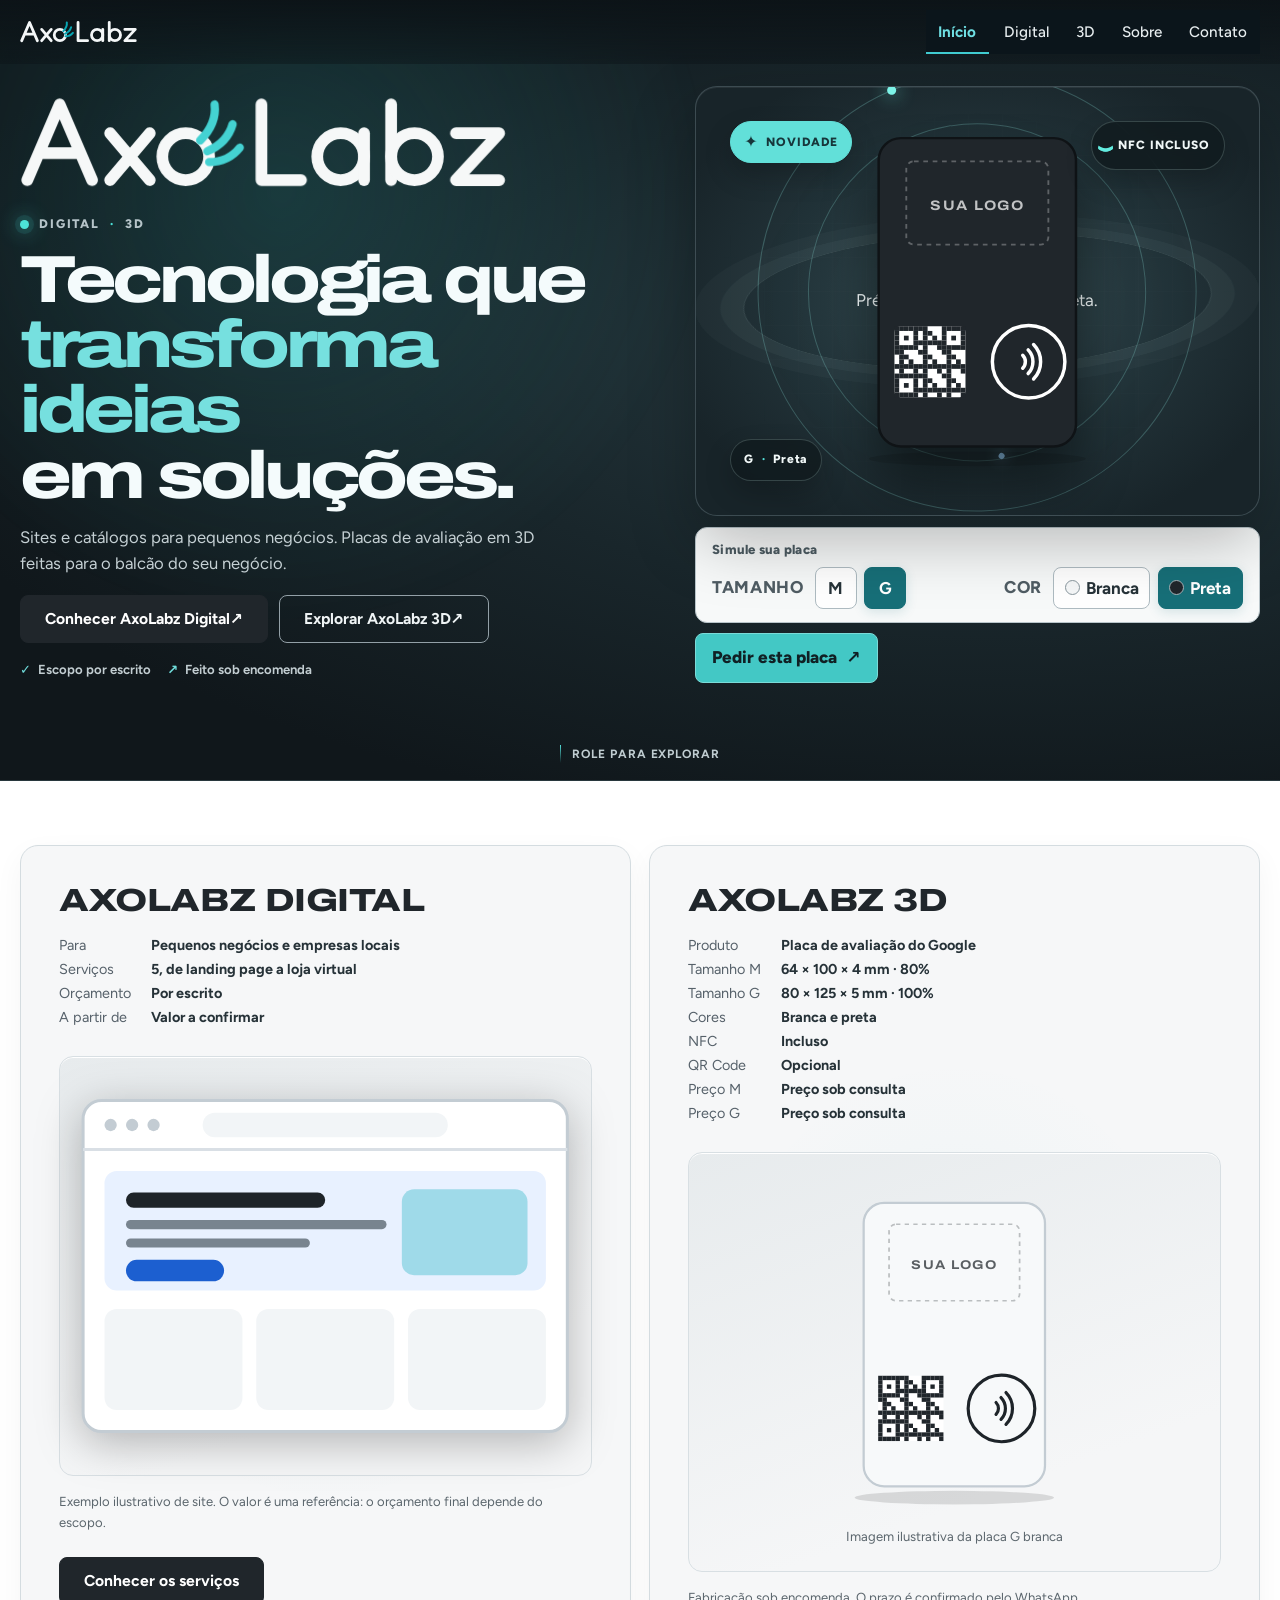
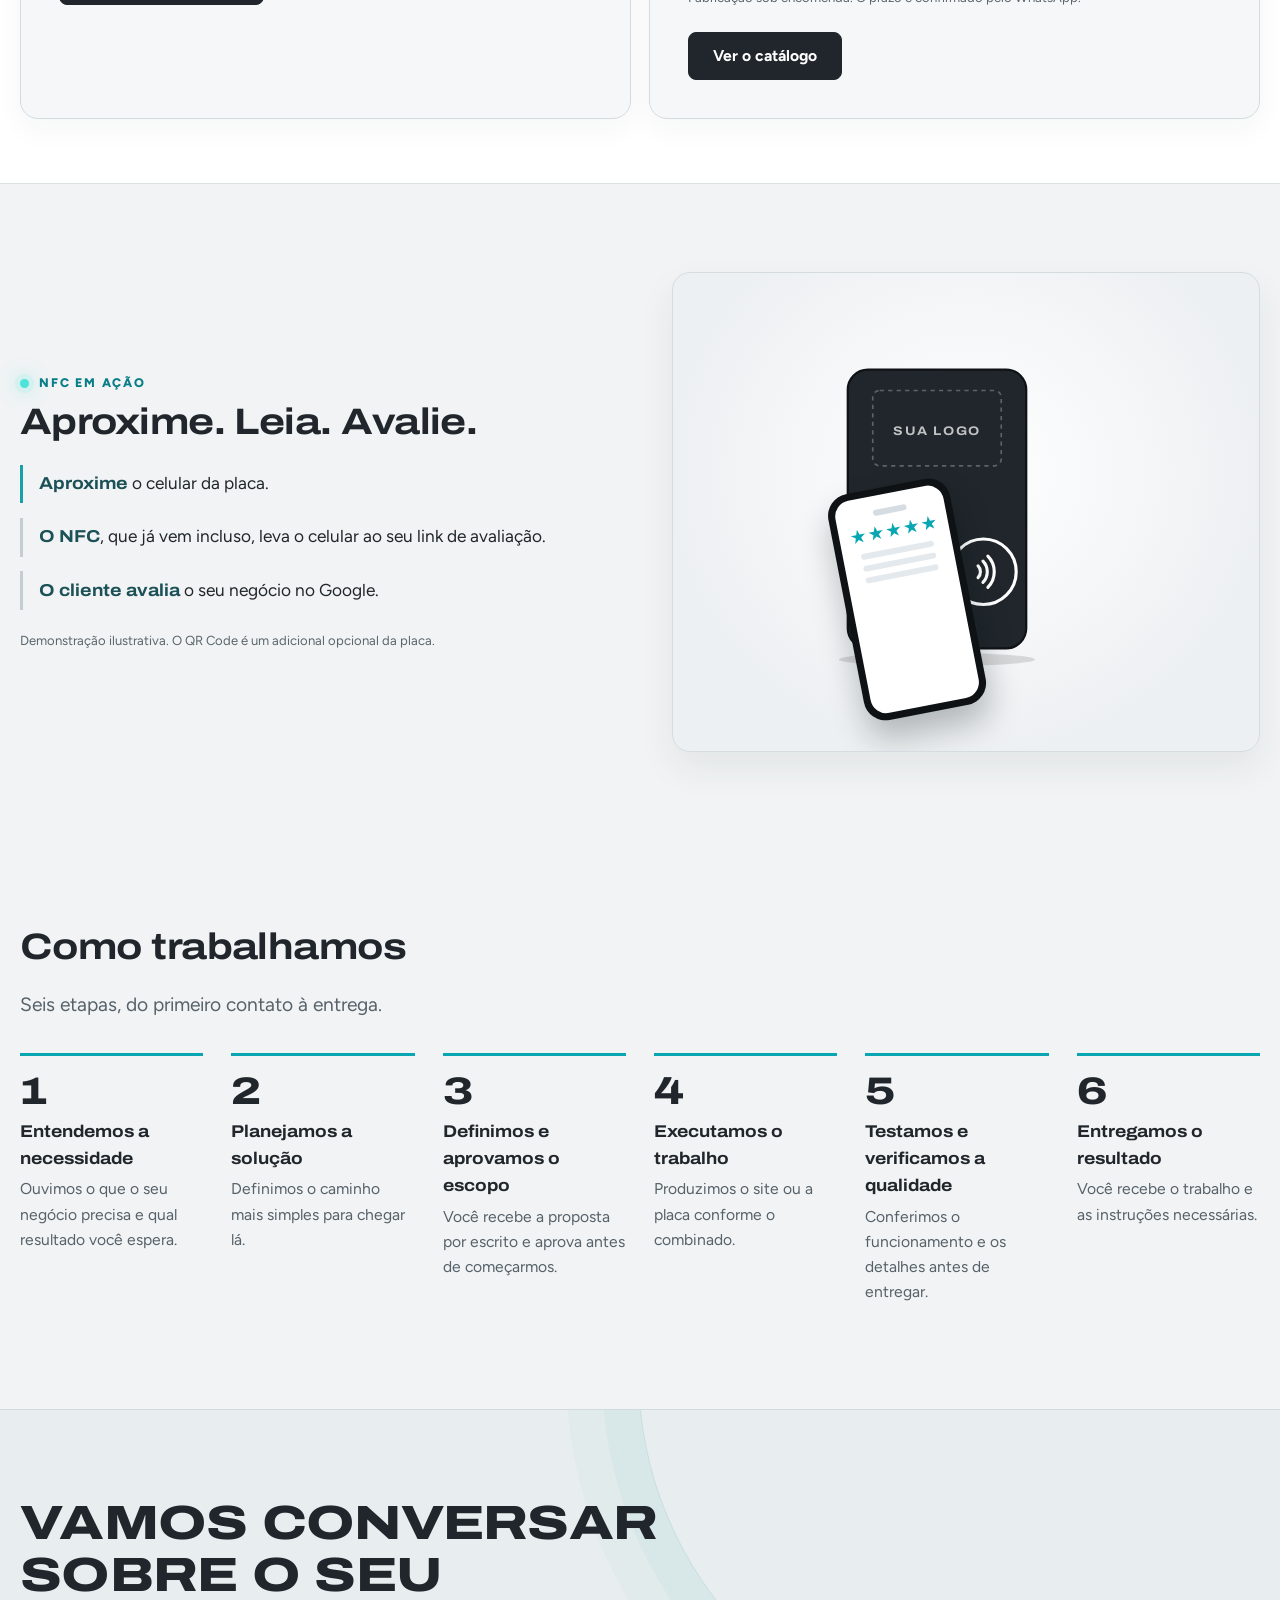
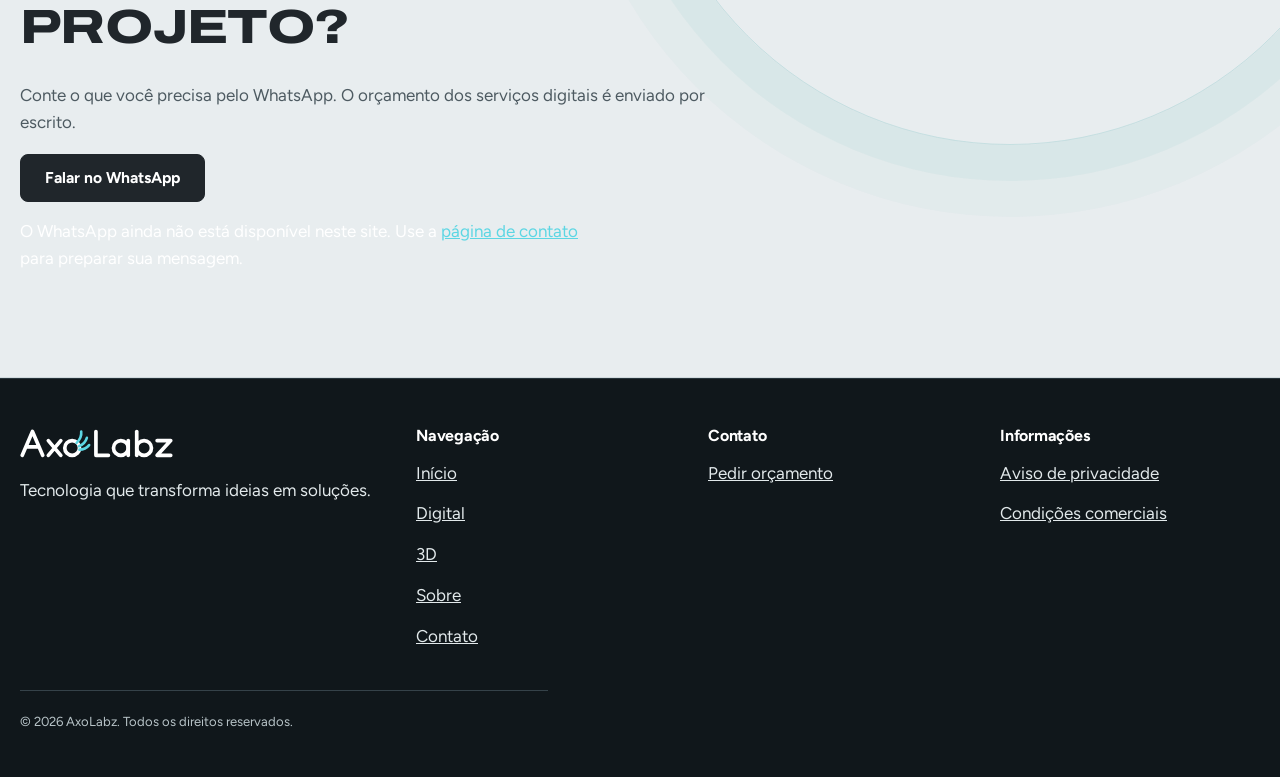
==== commit 136d24b6: "Add files via upload" ====
--- a/index.html
+++ b/index.html
@@ -36,10 +36,10 @@
 <div class="product-stage">
 <div class="product-grid" aria-hidden="true"></div><div class="product-orbit orbit-one" aria-hidden="true"></div><div class="product-orbit orbit-two" aria-hidden="true"></div>
 <div class="plate-options">
-<figure class="plate-option" data-plate-option="M-branca" hidden><div data-photo="M-branca" data-alt="Placa M branca"><svg class="plate" viewBox="0 0 260 300" role="img" aria-label="Ilustração da placa M branca"><ellipse cx="130" cy="282" rx="70" ry="6" fill="#000" opacity=".12"/><rect x="66.0" y="72.0" width="128" height="200" rx="14" fill="#f7f9fa" stroke="#c3ccd3" stroke-width="2"/><g data-plate-default-copy><rect x="83.9" y="87.0" width="92.2" height="54.0" rx="5.0" fill="none" stroke="#1e2429" stroke-opacity=".28" stroke-width="1.2" stroke-dasharray="3.0 3.0"/><text x="130" y="118.9" text-anchor="middle" font-size="9.0" font-weight="700" letter-spacing="1.1" fill="#1e2429" opacity=".72">SUA LOGO</text></g><image data-plate-logo x="83.9" y="87.0" width="92.2" height="54.0" preserveAspectRatio="xMidYMid meet" style="display:none"/><g data-plate-qr-placeholder><rect x="76.2" y="194.0" width="46.1" height="46.1" rx="3.7" fill="#fff"/><g fill="#20262b"><rect x="76.24" y="194.00" width="3.07" height="3.07"/><rect x="79.31" y="194.00" width="3.07" height="3.07"/><rect x="82.38" y="194.00" width="3.07" height="3.07"/><rect x="85.46" y="194.00" width="3.07" height="3.07"/><rect x="88.53" y="194.00" width="3.07" height="3.07"/><rect x="91.60" y="194.00" width="3.07" height="3.07"/><rect x="94.67" y="194.00" width="3.07" height="3.07"/><rect x="106.96" y="194.00" width="3.07" height="3.07"/><rect x="110.03" y="194.00" width="3.07" height="3.07"/><rect x="113.10" y="194.00" width="3.07" height="3.07"/><rect x="116.18" y="194.00" width="3.07" height="3.07"/><rect x="119.25" y="194.00" width="3.07" height="3.07"/><rect x="76.24" y="197.07" width="3.07" height="3.07"/><rect x="88.53" y="197.07" width="3.07" height="3.07"/><rect x="94.67" y="197.07" width="3.07" height="3.07"/><rect x="97.74" y="197.07" width="3.07" height="3.07"/><rect x="106.96" y="197.07" width="3.07" height="3.07"/><rect x="119.25" y="197.07" width="3.07" height="3.07"/><rect x="76.24" y="200.14" width="3.07" height="3.07"/><rect x="82.38" y="200.14" width="3.07" height="3.07"/><rect x="88.53" y="200.14" width="3.07" height="3.07"/><rect x="94.67" y="200.14" width="3.07" height="3.07"/><rect x="100.82" y="200.14" width="3.07" height="3.07"/><rect x="106.96" y="200.14" width="3.07" height="3.07"/><rect x="113.10" y="200.14" width="3.07" height="3.07"/><rect x="119.25" y="200.14" width="3.07" height="3.07"/><rect x="76.24" y="203.22" width="3.07" height="3.07"/><rect x="88.53" y="203.22" width="3.07" height="3.07"/><rect x="91.60" y="203.22" width="3.07" height="3.07"/><rect x="94.67" y="203.22" width="3.07" height="3.07"/><rect x="97.74" y="203.22" width="3.07" height="3.07"/><rect x="100.82" y="203.22" width="3.07" height="3.07"/><rect x="103.89" y="203.22" width="3.07" height="3.07"/><rect x="106.96" y="203.22" width="3.07" height="3.07"/><rect x="119.25" y="203.22" width="3.07" height="3.07"/><rect x="76.24" y="206.29" width="3.07" height="3.07"/><rect x="79.31" y="206.29" width="3.07" height="3.07"/><rect x="82.38" y="206.29" width="3.07" height="3.07"/><rect x="85.46" y="206.29" width="3.07" height="3.07"/><rect x="88.53" y="206.29" width="3.07" height="3.07"/><rect x="94.67" y="206.29" width="3.07" height="3.07"/><rect x="103.89" y="206.29" width="3.07" height="3.07"/><rect x="106.96" y="206.29" width="3.07" height="3.07"/><rect x="110.03" y="206.29" width="3.07" height="3.07"/><rect x="113.10" y="206.29" width="3.07" height="3.07"/><rect x="116.18" y="206.29" width="3.07" height="3.07"/><rect x="119.25" y="206.29" width="3.07" height="3.07"/><rect x="76.24" y="209.36" width="3.07" height="3.07"/><rect x="79.31" y="209.36" width="3.07" height="3.07"/><rect x="91.60" y="209.36" width="3.07" height="3.07"/><rect x="94.67" y="209.36" width="3.07" height="3.07"/><rect x="106.96" y="209.36" width="3.07" height="3.07"/><rect x="110.03" y="209.36" width="3.07" height="3.07"/><rect x="79.31" y="212.43" width="3.07" height="3.07"/><rect x="82.38" y="212.43" width="3.07" height="3.07"/><rect x="94.67" y="212.43" width="3.07" height="3.07"/><rect x="97.74" y="212.43" width="3.07" height="3.07"/><rect x="110.03" y="212.43" width="3.07" height="3.07"/><rect x="113.10" y="212.43" width="3.07" height="3.07"/><rect x="79.31" y="215.50" width="3.07" height="3.07"/><rect x="85.46" y="215.50" width="3.07" height="3.07"/><rect x="94.67" y="215.50" width="3.07" height="3.07"/><rect x="100.82" y="215.50" width="3.07" height="3.07"/><rect x="110.03" y="215.50" width="3.07" height="3.07"/><rect x="116.18" y="215.50" width="3.07" height="3.07"/><rect x="76.24" y="218.58" width="3.07" height="3.07"/><rect x="79.31" y="218.58" width="3.07" height="3.07"/><rect x="82.38" y="218.58" width="3.07" height="3.07"/><rect x="85.46" y="218.58" width="3.07" height="3.07"/><rect x="88.53" y="218.58" width="3.07" height="3.07"/><rect x="91.60" y="218.58" width="3.07" height="3.07"/><rect x="94.67" y="218.58" width="3.07" height="3.07"/><rect x="97.74" y="218.58" width="3.07" height="3.07"/><rect x="100.82" y="218.58" width="3.07" height="3.07"/><rect x="103.89" y="218.58" width="3.07" height="3.07"/><rect x="106.96" y="218.58" width="3.07" height="3.07"/><rect x="110.03" y="218.58" width="3.07" height="3.07"/><rect x="113.10" y="218.58" width="3.07" height="3.07"/><rect x="116.18" y="218.58" width="3.07" height="3.07"/><rect x="119.25" y="218.58" width="3.07" height="3.07"/><rect x="79.31" y="221.65" width="3.07" height="3.07"/><rect x="88.53" y="221.65" width="3.07" height="3.07"/><rect x="94.67" y="221.65" width="3.07" height="3.07"/><rect x="103.89" y="221.65" width="3.07" height="3.07"/><rect x="110.03" y="221.65" width="3.07" height="3.07"/><rect x="119.25" y="221.65" width="3.07" height="3.07"/><rect x="76.24" y="224.72" width="3.07" height="3.07"/><rect x="79.31" y="224.72" width="3.07" height="3.07"/><rect x="82.38" y="224.72" width="3.07" height="3.07"/><rect x="85.46" y="224.72" width="3.07" height="3.07"/><rect x="88.53" y="224.72" width="3.07" height="3.07"/><rect x="91.60" y="224.72" width="3.07" height="3.07"/><rect x="94.67" y="224.72" width="3.07" height="3.07"/><rect x="106.96" y="224.72" width="3.07" height="3.07"/><rect x="110.03" y="224.72" width="3.07" height="3.07"/><rect x="76.24" y="227.79" width="3.07" height="3.07"/><rect x="88.53" y="227.79" width="3.07" height="3.07"/><rect x="94.67" y="227.79" width="3.07" height="3.07"/><rect x="97.74" y="227.79" width="3.07" height="3.07"/><rect x="110.03" y="227.79" width="3.07" height="3.07"/><rect x="113.10" y="227.79" width="3.07" height="3.07"/><rect x="76.24" y="230.86" width="3.07" height="3.07"/><rect x="82.38" y="230.86" width="3.07" height="3.07"/><rect x="88.53" y="230.86" width="3.07" height="3.07"/><rect x="94.67" y="230.86" width="3.07" height="3.07"/><rect x="100.82" y="230.86" width="3.07" height="3.07"/><rect x="110.03" y="230.86" width="3.07" height="3.07"/><rect x="116.18" y="230.86" width="3.07" height="3.07"/><rect x="76.24" y="233.94" width="3.07" height="3.07"/><rect x="88.53" y="233.94" width="3.07" height="3.07"/><rect x="91.60" y="233.94" width="3.07" height="3.07"/><rect x="94.67" y="233.94" width="3.07" height="3.07"/><rect x="97.74" y="233.94" width="3.07" height="3.07"/><rect x="100.82" y="233.94" width="3.07" height="3.07"/><rect x="103.89" y="233.94" width="3.07" height="3.07"/><rect x="106.96" y="233.94" width="3.07" height="3.07"/><rect x="110.03" y="233.94" width="3.07" height="3.07"/><rect x="113.10" y="233.94" width="3.07" height="3.07"/><rect x="116.18" y="233.94" width="3.07" height="3.07"/><rect x="119.25" y="233.94" width="3.07" height="3.07"/><rect x="76.24" y="237.01" width="3.07" height="3.07"/><rect x="79.31" y="237.01" width="3.07" height="3.07"/><rect x="82.38" y="237.01" width="3.07" height="3.07"/><rect x="85.46" y="237.01" width="3.07" height="3.07"/><rect x="88.53" y="237.01" width="3.07" height="3.07"/><rect x="94.67" y="237.01" width="3.07" height="3.07"/><rect x="103.89" y="237.01" width="3.07" height="3.07"/><rect x="110.03" y="237.01" width="3.07" height="3.07"/><rect x="119.25" y="237.01" width="3.07" height="3.07"/></g></g><rect data-plate-qr-bg x="76.2" y="194.0" width="46.1" height="46.1" rx="3.7" fill="#fff" style="display:none"/><image data-plate-qr x="76.2" y="194.0" width="46.1" height="46.1" preserveAspectRatio="xMidYMid meet" style="display:none"/><g data-plate-nfc-right><circle cx="163.3" cy="217.0" r="23.5" fill="none" stroke="#1e2429" stroke-width="2.2"/><g fill="none" stroke="#1e2429" stroke-width="2.2" stroke-linecap="round"><path d="M159.5 212.8 A6.0 6.0 0 0 1 159.5 221.2"/><path d="M163.0 209.3 A11.0 11.0 0 0 1 163.0 224.7"/><path d="M166.5 205.8 A16.0 16.0 0 0 1 166.5 228.2"/><circle cx="155.3" cy="217.0" r="2.4" fill="#1e2429"/></g></g><g data-plate-nfc-center style="display:none"><circle cx="130.0" cy="217.0" r="23.5" fill="none" stroke="#1e2429" stroke-width="2.2"/><g fill="none" stroke="#1e2429" stroke-width="2.2" stroke-linecap="round"><path d="M126.2 212.8 A6.0 6.0 0 0 1 126.2 221.2"/><path d="M129.7 209.3 A11.0 11.0 0 0 1 129.7 224.7"/><path d="M133.2 205.8 A16.0 16.0 0 0 1 133.2 228.2"/><circle cx="122.0" cy="217.0" r="2.4" fill="#1e2429"/></g></g></svg></div></figure>
-<figure class="plate-option" data-plate-option="M-preta" hidden><div data-photo="M-preta" data-alt="Placa M preta"><svg class="plate" viewBox="0 0 260 300" role="img" aria-label="Ilustração da placa M preta"><ellipse cx="130" cy="282" rx="70" ry="6" fill="#000" opacity=".12"/><rect x="66.0" y="72.0" width="128" height="200" rx="14" fill="#20262b" stroke="#0f1316" stroke-width="2"/><g data-plate-default-copy><rect x="83.9" y="87.0" width="92.2" height="54.0" rx="5.0" fill="none" stroke="#ffffff" stroke-opacity=".28" stroke-width="1.2" stroke-dasharray="3.0 3.0"/><text x="130" y="118.9" text-anchor="middle" font-size="9.0" font-weight="700" letter-spacing="1.1" fill="#ffffff" opacity=".72">SUA LOGO</text></g><image data-plate-logo x="83.9" y="87.0" width="92.2" height="54.0" preserveAspectRatio="xMidYMid meet" style="display:none"/><g data-plate-qr-placeholder><rect x="76.2" y="194.0" width="46.1" height="46.1" rx="3.7" fill="#fff"/><g fill="#20262b"><rect x="76.24" y="194.00" width="3.07" height="3.07"/><rect x="79.31" y="194.00" width="3.07" height="3.07"/><rect x="82.38" y="194.00" width="3.07" height="3.07"/><rect x="85.46" y="194.00" width="3.07" height="3.07"/><rect x="88.53" y="194.00" width="3.07" height="3.07"/><rect x="91.60" y="194.00" width="3.07" height="3.07"/><rect x="94.67" y="194.00" width="3.07" height="3.07"/><rect x="106.96" y="194.00" width="3.07" height="3.07"/><rect x="110.03" y="194.00" width="3.07" height="3.07"/><rect x="113.10" y="194.00" width="3.07" height="3.07"/><rect x="116.18" y="194.00" width="3.07" height="3.07"/><rect x="119.25" y="194.00" width="3.07" height="3.07"/><rect x="76.24" y="197.07" width="3.07" height="3.07"/><rect x="88.53" y="197.07" width="3.07" height="3.07"/><rect x="94.67" y="197.07" width="3.07" height="3.07"/><rect x="97.74" y="197.07" width="3.07" height="3.07"/><rect x="106.96" y="197.07" width="3.07" height="3.07"/><rect x="119.25" y="197.07" width="3.07" height="3.07"/><rect x="76.24" y="200.14" width="3.07" height="3.07"/><rect x="82.38" y="200.14" width="3.07" height="3.07"/><rect x="88.53" y="200.14" width="3.07" height="3.07"/><rect x="94.67" y="200.14" width="3.07" height="3.07"/><rect x="100.82" y="200.14" width="3.07" height="3.07"/><rect x="106.96" y="200.14" width="3.07" height="3.07"/><rect x="113.10" y="200.14" width="3.07" height="3.07"/><rect x="119.25" y="200.14" width="3.07" height="3.07"/><rect x="76.24" y="203.22" width="3.07" height="3.07"/><rect x="88.53" y="203.22" width="3.07" height="3.07"/><rect x="91.60" y="203.22" width="3.07" height="3.07"/><rect x="94.67" y="203.22" width="3.07" height="3.07"/><rect x="97.74" y="203.22" width="3.07" height="3.07"/><rect x="100.82" y="203.22" width="3.07" height="3.07"/><rect x="103.89" y="203.22" width="3.07" height="3.07"/><rect x="106.96" y="203.22" width="3.07" height="3.07"/><rect x="119.25" y="203.22" width="3.07" height="3.07"/><rect x="76.24" y="206.29" width="3.07" height="3.07"/><rect x="79.31" y="206.29" width="3.07" height="3.07"/><rect x="82.38" y="206.29" width="3.07" height="3.07"/><rect x="85.46" y="206.29" width="3.07" height="3.07"/><rect x="88.53" y="206.29" width="3.07" height="3.07"/><rect x="94.67" y="206.29" width="3.07" height="3.07"/><rect x="103.89" y="206.29" width="3.07" height="3.07"/><rect x="106.96" y="206.29" width="3.07" height="3.07"/><rect x="110.03" y="206.29" width="3.07" height="3.07"/><rect x="113.10" y="206.29" width="3.07" height="3.07"/><rect x="116.18" y="206.29" width="3.07" height="3.07"/><rect x="119.25" y="206.29" width="3.07" height="3.07"/><rect x="76.24" y="209.36" width="3.07" height="3.07"/><rect x="79.31" y="209.36" width="3.07" height="3.07"/><rect x="91.60" y="209.36" width="3.07" height="3.07"/><rect x="94.67" y="209.36" width="3.07" height="3.07"/><rect x="106.96" y="209.36" width="3.07" height="3.07"/><rect x="110.03" y="209.36" width="3.07" height="3.07"/><rect x="79.31" y="212.43" width="3.07" height="3.07"/><rect x="82.38" y="212.43" width="3.07" height="3.07"/><rect x="94.67" y="212.43" width="3.07" height="3.07"/><rect x="97.74" y="212.43" width="3.07" height="3.07"/><rect x="110.03" y="212.43" width="3.07" height="3.07"/><rect x="113.10" y="212.43" width="3.07" height="3.07"/><rect x="79.31" y="215.50" width="3.07" height="3.07"/><rect x="85.46" y="215.50" width="3.07" height="3.07"/><rect x="94.67" y="215.50" width="3.07" height="3.07"/><rect x="100.82" y="215.50" width="3.07" height="3.07"/><rect x="110.03" y="215.50" width="3.07" height="3.07"/><rect x="116.18" y="215.50" width="3.07" height="3.07"/><rect x="76.24" y="218.58" width="3.07" height="3.07"/><rect x="79.31" y="218.58" width="3.07" height="3.07"/><rect x="82.38" y="218.58" width="3.07" height="3.07"/><rect x="85.46" y="218.58" width="3.07" height="3.07"/><rect x="88.53" y="218.58" width="3.07" height="3.07"/><rect x="91.60" y="218.58" width="3.07" height="3.07"/><rect x="94.67" y="218.58" width="3.07" height="3.07"/><rect x="97.74" y="218.58" width="3.07" height="3.07"/><rect x="100.82" y="218.58" width="3.07" height="3.07"/><rect x="103.89" y="218.58" width="3.07" height="3.07"/><rect x="106.96" y="218.58" width="3.07" height="3.07"/><rect x="110.03" y="218.58" width="3.07" height="3.07"/><rect x="113.10" y="218.58" width="3.07" height="3.07"/><rect x="116.18" y="218.58" width="3.07" height="3.07"/><rect x="119.25" y="218.58" width="3.07" height="3.07"/><rect x="79.31" y="221.65" width="3.07" height="3.07"/><rect x="88.53" y="221.65" width="3.07" height="3.07"/><rect x="94.67" y="221.65" width="3.07" height="3.07"/><rect x="103.89" y="221.65" width="3.07" height="3.07"/><rect x="110.03" y="221.65" width="3.07" height="3.07"/><rect x="119.25" y="221.65" width="3.07" height="3.07"/><rect x="76.24" y="224.72" width="3.07" height="3.07"/><rect x="79.31" y="224.72" width="3.07" height="3.07"/><rect x="82.38" y="224.72" width="3.07" height="3.07"/><rect x="85.46" y="224.72" width="3.07" height="3.07"/><rect x="88.53" y="224.72" width="3.07" height="3.07"/><rect x="91.60" y="224.72" width="3.07" height="3.07"/><rect x="94.67" y="224.72" width="3.07" height="3.07"/><rect x="106.96" y="224.72" width="3.07" height="3.07"/><rect x="110.03" y="224.72" width="3.07" height="3.07"/><rect x="76.24" y="227.79" width="3.07" height="3.07"/><rect x="88.53" y="227.79" width="3.07" height="3.07"/><rect x="94.67" y="227.79" width="3.07" height="3.07"/><rect x="97.74" y="227.79" width="3.07" height="3.07"/><rect x="110.03" y="227.79" width="3.07" height="3.07"/><rect x="113.10" y="227.79" width="3.07" height="3.07"/><rect x="76.24" y="230.86" width="3.07" height="3.07"/><rect x="82.38" y="230.86" width="3.07" height="3.07"/><rect x="88.53" y="230.86" width="3.07" height="3.07"/><rect x="94.67" y="230.86" width="3.07" height="3.07"/><rect x="100.82" y="230.86" width="3.07" height="3.07"/><rect x="110.03" y="230.86" width="3.07" height="3.07"/><rect x="116.18" y="230.86" width="3.07" height="3.07"/><rect x="76.24" y="233.94" width="3.07" height="3.07"/><rect x="88.53" y="233.94" width="3.07" height="3.07"/><rect x="91.60" y="233.94" width="3.07" height="3.07"/><rect x="94.67" y="233.94" width="3.07" height="3.07"/><rect x="97.74" y="233.94" width="3.07" height="3.07"/><rect x="100.82" y="233.94" width="3.07" height="3.07"/><rect x="103.89" y="233.94" width="3.07" height="3.07"/><rect x="106.96" y="233.94" width="3.07" height="3.07"/><rect x="110.03" y="233.94" width="3.07" height="3.07"/><rect x="113.10" y="233.94" width="3.07" height="3.07"/><rect x="116.18" y="233.94" width="3.07" height="3.07"/><rect x="119.25" y="233.94" width="3.07" height="3.07"/><rect x="76.24" y="237.01" width="3.07" height="3.07"/><rect x="79.31" y="237.01" width="3.07" height="3.07"/><rect x="82.38" y="237.01" width="3.07" height="3.07"/><rect x="85.46" y="237.01" width="3.07" height="3.07"/><rect x="88.53" y="237.01" width="3.07" height="3.07"/><rect x="94.67" y="237.01" width="3.07" height="3.07"/><rect x="103.89" y="237.01" width="3.07" height="3.07"/><rect x="110.03" y="237.01" width="3.07" height="3.07"/><rect x="119.25" y="237.01" width="3.07" height="3.07"/></g></g><rect data-plate-qr-bg x="76.2" y="194.0" width="46.1" height="46.1" rx="3.7" fill="#fff" style="display:none"/><image data-plate-qr x="76.2" y="194.0" width="46.1" height="46.1" preserveAspectRatio="xMidYMid meet" style="display:none"/><g data-plate-nfc-right><circle cx="163.3" cy="217.0" r="23.5" fill="none" stroke="#ffffff" stroke-width="2.2"/><g fill="none" stroke="#ffffff" stroke-width="2.2" stroke-linecap="round"><path d="M159.5 212.8 A6.0 6.0 0 0 1 159.5 221.2"/><path d="M163.0 209.3 A11.0 11.0 0 0 1 163.0 224.7"/><path d="M166.5 205.8 A16.0 16.0 0 0 1 166.5 228.2"/><circle cx="155.3" cy="217.0" r="2.4" fill="#ffffff"/></g></g><g data-plate-nfc-center style="display:none"><circle cx="130.0" cy="217.0" r="23.5" fill="none" stroke="#ffffff" stroke-width="2.2"/><g fill="none" stroke="#ffffff" stroke-width="2.2" stroke-linecap="round"><path d="M126.2 212.8 A6.0 6.0 0 0 1 126.2 221.2"/><path d="M129.7 209.3 A11.0 11.0 0 0 1 129.7 224.7"/><path d="M133.2 205.8 A16.0 16.0 0 0 1 133.2 228.2"/><circle cx="122.0" cy="217.0" r="2.4" fill="#ffffff"/></g></g></svg></div></figure>
-<figure class="plate-option" data-plate-option="G-branca" hidden><div data-photo="G-branca" data-alt="Placa G branca"><svg class="plate" viewBox="0 0 260 300" role="img" aria-label="Ilustração da placa G branca"><ellipse cx="130" cy="282" rx="88" ry="6" fill="#000" opacity=".12"/><rect x="50.0" y="22.0" width="160" height="250" rx="18" fill="#f7f9fa" stroke="#c3ccd3" stroke-width="2"/><g data-plate-default-copy><rect x="72.4" y="40.8" width="115.2" height="67.5" rx="6.2" fill="none" stroke="#1e2429" stroke-opacity=".28" stroke-width="1.5" stroke-dasharray="3.8 3.8"/><text x="130" y="80.6" text-anchor="middle" font-size="11.2" font-weight="700" letter-spacing="1.4" fill="#1e2429" opacity=".72">SUA LOGO</text></g><image data-plate-logo x="72.4" y="40.8" width="115.2" height="67.5" preserveAspectRatio="xMidYMid meet" style="display:none"/><g data-plate-qr-placeholder><rect x="62.8" y="174.5" width="57.6" height="57.6" rx="4.6" fill="#fff"/><g fill="#20262b"><rect x="62.80" y="174.50" width="3.84" height="3.84"/><rect x="66.64" y="174.50" width="3.84" height="3.84"/><rect x="70.48" y="174.50" width="3.84" height="3.84"/><rect x="74.32" y="174.50" width="3.84" height="3.84"/><rect x="78.16" y="174.50" width="3.84" height="3.84"/><rect x="82.00" y="174.50" width="3.84" height="3.84"/><rect x="85.84" y="174.50" width="3.84" height="3.84"/><rect x="101.20" y="174.50" width="3.84" height="3.84"/><rect x="105.04" y="174.50" width="3.84" height="3.84"/><rect x="108.88" y="174.50" width="3.84" height="3.84"/><rect x="112.72" y="174.50" width="3.84" height="3.84"/><rect x="116.56" y="174.50" width="3.84" height="3.84"/><rect x="62.80" y="178.34" width="3.84" height="3.84"/><rect x="78.16" y="178.34" width="3.84" height="3.84"/><rect x="85.84" y="178.34" width="3.84" height="3.84"/><rect x="89.68" y="178.34" width="3.84" height="3.84"/><rect x="101.20" y="178.34" width="3.84" height="3.84"/><rect x="116.56" y="178.34" width="3.84" height="3.84"/><rect x="62.80" y="182.18" width="3.84" height="3.84"/><rect x="70.48" y="182.18" width="3.84" height="3.84"/><rect x="78.16" y="182.18" width="3.84" height="3.84"/><rect x="85.84" y="182.18" width="3.84" height="3.84"/><rect x="93.52" y="182.18" width="3.84" height="3.84"/><rect x="101.20" y="182.18" width="3.84" height="3.84"/><rect x="108.88" y="182.18" width="3.84" height="3.84"/><rect x="116.56" y="182.18" width="3.84" height="3.84"/><rect x="62.80" y="186.02" width="3.84" height="3.84"/><rect x="78.16" y="186.02" width="3.84" height="3.84"/><rect x="82.00" y="186.02" width="3.84" height="3.84"/><rect x="85.84" y="186.02" width="3.84" height="3.84"/><rect x="89.68" y="186.02" width="3.84" height="3.84"/><rect x="93.52" y="186.02" width="3.84" height="3.84"/><rect x="97.36" y="186.02" width="3.84" height="3.84"/><rect x="101.20" y="186.02" width="3.84" height="3.84"/><rect x="116.56" y="186.02" width="3.84" height="3.84"/><rect x="62.80" y="189.86" width="3.84" height="3.84"/><rect x="66.64" y="189.86" width="3.84" height="3.84"/><rect x="70.48" y="189.86" width="3.84" height="3.84"/><rect x="74.32" y="189.86" width="3.84" height="3.84"/><rect x="78.16" y="189.86" width="3.84" height="3.84"/><rect x="85.84" y="189.86" width="3.84" height="3.84"/><rect x="97.36" y="189.86" width="3.84" height="3.84"/><rect x="101.20" y="189.86" width="3.84" height="3.84"/><rect x="105.04" y="189.86" width="3.84" height="3.84"/><rect x="108.88" y="189.86" width="3.84" height="3.84"/><rect x="112.72" y="189.86" width="3.84" height="3.84"/><rect x="116.56" y="189.86" width="3.84" height="3.84"/><rect x="62.80" y="193.70" width="3.84" height="3.84"/><rect x="66.64" y="193.70" width="3.84" height="3.84"/><rect x="82.00" y="193.70" width="3.84" height="3.84"/><rect x="85.84" y="193.70" width="3.84" height="3.84"/><rect x="101.20" y="193.70" width="3.84" height="3.84"/><rect x="105.04" y="193.70" width="3.84" height="3.84"/><rect x="66.64" y="197.54" width="3.84" height="3.84"/><rect x="70.48" y="197.54" width="3.84" height="3.84"/><rect x="85.84" y="197.54" width="3.84" height="3.84"/><rect x="89.68" y="197.54" width="3.84" height="3.84"/><rect x="105.04" y="197.54" width="3.84" height="3.84"/><rect x="108.88" y="197.54" width="3.84" height="3.84"/><rect x="66.64" y="201.38" width="3.84" height="3.84"/><rect x="74.32" y="201.38" width="3.84" height="3.84"/><rect x="85.84" y="201.38" width="3.84" height="3.84"/><rect x="93.52" y="201.38" width="3.84" height="3.84"/><rect x="105.04" y="201.38" width="3.84" height="3.84"/><rect x="112.72" y="201.38" width="3.84" height="3.84"/><rect x="62.80" y="205.22" width="3.84" height="3.84"/><rect x="66.64" y="205.22" width="3.84" height="3.84"/><rect x="70.48" y="205.22" width="3.84" height="3.84"/><rect x="74.32" y="205.22" width="3.84" height="3.84"/><rect x="78.16" y="205.22" width="3.84" height="3.84"/><rect x="82.00" y="205.22" width="3.84" height="3.84"/><rect x="85.84" y="205.22" width="3.84" height="3.84"/><rect x="89.68" y="205.22" width="3.84" height="3.84"/><rect x="93.52" y="205.22" width="3.84" height="3.84"/><rect x="97.36" y="205.22" width="3.84" height="3.84"/><rect x="101.20" y="205.22" width="3.84" height="3.84"/><rect x="105.04" y="205.22" width="3.84" height="3.84"/><rect x="108.88" y="205.22" width="3.84" height="3.84"/><rect x="112.72" y="205.22" width="3.84" height="3.84"/><rect x="116.56" y="205.22" width="3.84" height="3.84"/><rect x="66.64" y="209.06" width="3.84" height="3.84"/><rect x="78.16" y="209.06" width="3.84" height="3.84"/><rect x="85.84" y="209.06" width="3.84" height="3.84"/><rect x="97.36" y="209.06" width="3.84" height="3.84"/><rect x="105.04" y="209.06" width="3.84" height="3.84"/><rect x="116.56" y="209.06" width="3.84" height="3.84"/><rect x="62.80" y="212.90" width="3.84" height="3.84"/><rect x="66.64" y="212.90" width="3.84" height="3.84"/><rect x="70.48" y="212.90" width="3.84" height="3.84"/><rect x="74.32" y="212.90" width="3.84" height="3.84"/><rect x="78.16" y="212.90" width="3.84" height="3.84"/><rect x="82.00" y="212.90" width="3.84" height="3.84"/><rect x="85.84" y="212.90" width="3.84" height="3.84"/><rect x="101.20" y="212.90" width="3.84" height="3.84"/><rect x="105.04" y="212.90" width="3.84" height="3.84"/><rect x="62.80" y="216.74" width="3.84" height="3.84"/><rect x="78.16" y="216.74" width="3.84" height="3.84"/><rect x="85.84" y="216.74" width="3.84" height="3.84"/><rect x="89.68" y="216.74" width="3.84" height="3.84"/><rect x="105.04" y="216.74" width="3.84" height="3.84"/><rect x="108.88" y="216.74" width="3.84" height="3.84"/><rect x="62.80" y="220.58" width="3.84" height="3.84"/><rect x="70.48" y="220.58" width="3.84" height="3.84"/><rect x="78.16" y="220.58" width="3.84" height="3.84"/><rect x="85.84" y="220.58" width="3.84" height="3.84"/><rect x="93.52" y="220.58" width="3.84" height="3.84"/><rect x="105.04" y="220.58" width="3.84" height="3.84"/><rect x="112.72" y="220.58" width="3.84" height="3.84"/><rect x="62.80" y="224.42" width="3.84" height="3.84"/><rect x="78.16" y="224.42" width="3.84" height="3.84"/><rect x="82.00" y="224.42" width="3.84" height="3.84"/><rect x="85.84" y="224.42" width="3.84" height="3.84"/><rect x="89.68" y="224.42" width="3.84" height="3.84"/><rect x="93.52" y="224.42" width="3.84" height="3.84"/><rect x="97.36" y="224.42" width="3.84" height="3.84"/><rect x="101.20" y="224.42" width="3.84" height="3.84"/><rect x="105.04" y="224.42" width="3.84" height="3.84"/><rect x="108.88" y="224.42" width="3.84" height="3.84"/><rect x="112.72" y="224.42" width="3.84" height="3.84"/><rect x="116.56" y="224.42" width="3.84" height="3.84"/><rect x="62.80" y="228.26" width="3.84" height="3.84"/><rect x="66.64" y="228.26" width="3.84" height="3.84"/><rect x="70.48" y="228.26" width="3.84" height="3.84"/><rect x="74.32" y="228.26" width="3.84" height="3.84"/><rect x="78.16" y="228.26" width="3.84" height="3.84"/><rect x="85.84" y="228.26" width="3.84" height="3.84"/><rect x="97.36" y="228.26" width="3.84" height="3.84"/><rect x="105.04" y="228.26" width="3.84" height="3.84"/><rect x="116.56" y="228.26" width="3.84" height="3.84"/></g></g><rect data-plate-qr-bg x="62.8" y="174.5" width="57.6" height="57.6" rx="4.6" fill="#fff" style="display:none"/><image data-plate-qr x="62.8" y="174.5" width="57.6" height="57.6" preserveAspectRatio="xMidYMid meet" style="display:none"/><g data-plate-nfc-right><circle cx="171.6" cy="203.3" r="29.4" fill="none" stroke="#1e2429" stroke-width="2.8"/><g fill="none" stroke="#1e2429" stroke-width="2.8" stroke-linecap="round"><path d="M166.8 198.1 A7.5 7.5 0 0 1 166.8 208.6"/><path d="M171.2 193.7 A13.8 13.8 0 0 1 171.2 212.9"/><path d="M175.6 189.3 A20.0 20.0 0 0 1 175.6 217.3"/><circle cx="161.6" cy="203.3" r="3.0" fill="#1e2429"/></g></g><g data-plate-nfc-center style="display:none"><circle cx="130.0" cy="203.3" r="29.4" fill="none" stroke="#1e2429" stroke-width="2.8"/><g fill="none" stroke="#1e2429" stroke-width="2.8" stroke-linecap="round"><path d="M125.2 198.1 A7.5 7.5 0 0 1 125.2 208.6"/><path d="M129.6 193.7 A13.8 13.8 0 0 1 129.6 212.9"/><path d="M134.0 189.3 A20.0 20.0 0 0 1 134.0 217.3"/><circle cx="120.0" cy="203.3" r="3.0" fill="#1e2429"/></g></g></svg></div></figure>
-<figure class="plate-option is-active" data-plate-option="G-preta"><div data-photo="G-preta" data-alt="Placa G preta"><svg class="plate" viewBox="0 0 260 300" role="img" aria-label="Ilustração da placa G preta"><ellipse cx="130" cy="282" rx="88" ry="6" fill="#000" opacity=".12"/><rect x="50.0" y="22.0" width="160" height="250" rx="18" fill="#20262b" stroke="#0f1316" stroke-width="2"/><g data-plate-default-copy><rect x="72.4" y="40.8" width="115.2" height="67.5" rx="6.2" fill="none" stroke="#ffffff" stroke-opacity=".28" stroke-width="1.5" stroke-dasharray="3.8 3.8"/><text x="130" y="80.6" text-anchor="middle" font-size="11.2" font-weight="700" letter-spacing="1.4" fill="#ffffff" opacity=".72">SUA LOGO</text></g><image data-plate-logo x="72.4" y="40.8" width="115.2" height="67.5" preserveAspectRatio="xMidYMid meet" style="display:none"/><g data-plate-qr-placeholder><rect x="62.8" y="174.5" width="57.6" height="57.6" rx="4.6" fill="#fff"/><g fill="#20262b"><rect x="62.80" y="174.50" width="3.84" height="3.84"/><rect x="66.64" y="174.50" width="3.84" height="3.84"/><rect x="70.48" y="174.50" width="3.84" height="3.84"/><rect x="74.32" y="174.50" width="3.84" height="3.84"/><rect x="78.16" y="174.50" width="3.84" height="3.84"/><rect x="82.00" y="174.50" width="3.84" height="3.84"/><rect x="85.84" y="174.50" width="3.84" height="3.84"/><rect x="101.20" y="174.50" width="3.84" height="3.84"/><rect x="105.04" y="174.50" width="3.84" height="3.84"/><rect x="108.88" y="174.50" width="3.84" height="3.84"/><rect x="112.72" y="174.50" width="3.84" height="3.84"/><rect x="116.56" y="174.50" width="3.84" height="3.84"/><rect x="62.80" y="178.34" width="3.84" height="3.84"/><rect x="78.16" y="178.34" width="3.84" height="3.84"/><rect x="85.84" y="178.34" width="3.84" height="3.84"/><rect x="89.68" y="178.34" width="3.84" height="3.84"/><rect x="101.20" y="178.34" width="3.84" height="3.84"/><rect x="116.56" y="178.34" width="3.84" height="3.84"/><rect x="62.80" y="182.18" width="3.84" height="3.84"/><rect x="70.48" y="182.18" width="3.84" height="3.84"/><rect x="78.16" y="182.18" width="3.84" height="3.84"/><rect x="85.84" y="182.18" width="3.84" height="3.84"/><rect x="93.52" y="182.18" width="3.84" height="3.84"/><rect x="101.20" y="182.18" width="3.84" height="3.84"/><rect x="108.88" y="182.18" width="3.84" height="3.84"/><rect x="116.56" y="182.18" width="3.84" height="3.84"/><rect x="62.80" y="186.02" width="3.84" height="3.84"/><rect x="78.16" y="186.02" width="3.84" height="3.84"/><rect x="82.00" y="186.02" width="3.84" height="3.84"/><rect x="85.84" y="186.02" width="3.84" height="3.84"/><rect x="89.68" y="186.02" width="3.84" height="3.84"/><rect x="93.52" y="186.02" width="3.84" height="3.84"/><rect x="97.36" y="186.02" width="3.84" height="3.84"/><rect x="101.20" y="186.02" width="3.84" height="3.84"/><rect x="116.56" y="186.02" width="3.84" height="3.84"/><rect x="62.80" y="189.86" width="3.84" height="3.84"/><rect x="66.64" y="189.86" width="3.84" height="3.84"/><rect x="70.48" y="189.86" width="3.84" height="3.84"/><rect x="74.32" y="189.86" width="3.84" height="3.84"/><rect x="78.16" y="189.86" width="3.84" height="3.84"/><rect x="85.84" y="189.86" width="3.84" height="3.84"/><rect x="97.36" y="189.86" width="3.84" height="3.84"/><rect x="101.20" y="189.86" width="3.84" height="3.84"/><rect x="105.04" y="189.86" width="3.84" height="3.84"/><rect x="108.88" y="189.86" width="3.84" height="3.84"/><rect x="112.72" y="189.86" width="3.84" height="3.84"/><rect x="116.56" y="189.86" width="3.84" height="3.84"/><rect x="62.80" y="193.70" width="3.84" height="3.84"/><rect x="66.64" y="193.70" width="3.84" height="3.84"/><rect x="82.00" y="193.70" width="3.84" height="3.84"/><rect x="85.84" y="193.70" width="3.84" height="3.84"/><rect x="101.20" y="193.70" width="3.84" height="3.84"/><rect x="105.04" y="193.70" width="3.84" height="3.84"/><rect x="66.64" y="197.54" width="3.84" height="3.84"/><rect x="70.48" y="197.54" width="3.84" height="3.84"/><rect x="85.84" y="197.54" width="3.84" height="3.84"/><rect x="89.68" y="197.54" width="3.84" height="3.84"/><rect x="105.04" y="197.54" width="3.84" height="3.84"/><rect x="108.88" y="197.54" width="3.84" height="3.84"/><rect x="66.64" y="201.38" width="3.84" height="3.84"/><rect x="74.32" y="201.38" width="3.84" height="3.84"/><rect x="85.84" y="201.38" width="3.84" height="3.84"/><rect x="93.52" y="201.38" width="3.84" height="3.84"/><rect x="105.04" y="201.38" width="3.84" height="3.84"/><rect x="112.72" y="201.38" width="3.84" height="3.84"/><rect x="62.80" y="205.22" width="3.84" height="3.84"/><rect x="66.64" y="205.22" width="3.84" height="3.84"/><rect x="70.48" y="205.22" width="3.84" height="3.84"/><rect x="74.32" y="205.22" width="3.84" height="3.84"/><rect x="78.16" y="205.22" width="3.84" height="3.84"/><rect x="82.00" y="205.22" width="3.84" height="3.84"/><rect x="85.84" y="205.22" width="3.84" height="3.84"/><rect x="89.68" y="205.22" width="3.84" height="3.84"/><rect x="93.52" y="205.22" width="3.84" height="3.84"/><rect x="97.36" y="205.22" width="3.84" height="3.84"/><rect x="101.20" y="205.22" width="3.84" height="3.84"/><rect x="105.04" y="205.22" width="3.84" height="3.84"/><rect x="108.88" y="205.22" width="3.84" height="3.84"/><rect x="112.72" y="205.22" width="3.84" height="3.84"/><rect x="116.56" y="205.22" width="3.84" height="3.84"/><rect x="66.64" y="209.06" width="3.84" height="3.84"/><rect x="78.16" y="209.06" width="3.84" height="3.84"/><rect x="85.84" y="209.06" width="3.84" height="3.84"/><rect x="97.36" y="209.06" width="3.84" height="3.84"/><rect x="105.04" y="209.06" width="3.84" height="3.84"/><rect x="116.56" y="209.06" width="3.84" height="3.84"/><rect x="62.80" y="212.90" width="3.84" height="3.84"/><rect x="66.64" y="212.90" width="3.84" height="3.84"/><rect x="70.48" y="212.90" width="3.84" height="3.84"/><rect x="74.32" y="212.90" width="3.84" height="3.84"/><rect x="78.16" y="212.90" width="3.84" height="3.84"/><rect x="82.00" y="212.90" width="3.84" height="3.84"/><rect x="85.84" y="212.90" width="3.84" height="3.84"/><rect x="101.20" y="212.90" width="3.84" height="3.84"/><rect x="105.04" y="212.90" width="3.84" height="3.84"/><rect x="62.80" y="216.74" width="3.84" height="3.84"/><rect x="78.16" y="216.74" width="3.84" height="3.84"/><rect x="85.84" y="216.74" width="3.84" height="3.84"/><rect x="89.68" y="216.74" width="3.84" height="3.84"/><rect x="105.04" y="216.74" width="3.84" height="3.84"/><rect x="108.88" y="216.74" width="3.84" height="3.84"/><rect x="62.80" y="220.58" width="3.84" height="3.84"/><rect x="70.48" y="220.58" width="3.84" height="3.84"/><rect x="78.16" y="220.58" width="3.84" height="3.84"/><rect x="85.84" y="220.58" width="3.84" height="3.84"/><rect x="93.52" y="220.58" width="3.84" height="3.84"/><rect x="105.04" y="220.58" width="3.84" height="3.84"/><rect x="112.72" y="220.58" width="3.84" height="3.84"/><rect x="62.80" y="224.42" width="3.84" height="3.84"/><rect x="78.16" y="224.42" width="3.84" height="3.84"/><rect x="82.00" y="224.42" width="3.84" height="3.84"/><rect x="85.84" y="224.42" width="3.84" height="3.84"/><rect x="89.68" y="224.42" width="3.84" height="3.84"/><rect x="93.52" y="224.42" width="3.84" height="3.84"/><rect x="97.36" y="224.42" width="3.84" height="3.84"/><rect x="101.20" y="224.42" width="3.84" height="3.84"/><rect x="105.04" y="224.42" width="3.84" height="3.84"/><rect x="108.88" y="224.42" width="3.84" height="3.84"/><rect x="112.72" y="224.42" width="3.84" height="3.84"/><rect x="116.56" y="224.42" width="3.84" height="3.84"/><rect x="62.80" y="228.26" width="3.84" height="3.84"/><rect x="66.64" y="228.26" width="3.84" height="3.84"/><rect x="70.48" y="228.26" width="3.84" height="3.84"/><rect x="74.32" y="228.26" width="3.84" height="3.84"/><rect x="78.16" y="228.26" width="3.84" height="3.84"/><rect x="85.84" y="228.26" width="3.84" height="3.84"/><rect x="97.36" y="228.26" width="3.84" height="3.84"/><rect x="105.04" y="228.26" width="3.84" height="3.84"/><rect x="116.56" y="228.26" width="3.84" height="3.84"/></g></g><rect data-plate-qr-bg x="62.8" y="174.5" width="57.6" height="57.6" rx="4.6" fill="#fff" style="display:none"/><image data-plate-qr x="62.8" y="174.5" width="57.6" height="57.6" preserveAspectRatio="xMidYMid meet" style="display:none"/><g data-plate-nfc-right><circle cx="171.6" cy="203.3" r="29.4" fill="none" stroke="#ffffff" stroke-width="2.8"/><g fill="none" stroke="#ffffff" stroke-width="2.8" stroke-linecap="round"><path d="M166.8 198.1 A7.5 7.5 0 0 1 166.8 208.6"/><path d="M171.2 193.7 A13.8 13.8 0 0 1 171.2 212.9"/><path d="M175.6 189.3 A20.0 20.0 0 0 1 175.6 217.3"/><circle cx="161.6" cy="203.3" r="3.0" fill="#ffffff"/></g></g><g data-plate-nfc-center style="display:none"><circle cx="130.0" cy="203.3" r="29.4" fill="none" stroke="#ffffff" stroke-width="2.8"/><g fill="none" stroke="#ffffff" stroke-width="2.8" stroke-linecap="round"><path d="M125.2 198.1 A7.5 7.5 0 0 1 125.2 208.6"/><path d="M129.6 193.7 A13.8 13.8 0 0 1 129.6 212.9"/><path d="M134.0 189.3 A20.0 20.0 0 0 1 134.0 217.3"/><circle cx="120.0" cy="203.3" r="3.0" fill="#ffffff"/></g></g></svg></div></figure>
+<figure class="plate-option" data-plate-option="M-branca" hidden><div data-photo="M-branca" data-alt="Placa M branca"><svg class="plate" viewBox="0 0 260 300" role="img" aria-label="Ilustração da placa M branca"><ellipse cx="130" cy="282" rx="70" ry="6" fill="#000" opacity=".12"/><rect x="66.0" y="72.0" width="128" height="200" rx="14" fill="#f7f9fa" stroke="#c3ccd3" stroke-width="2"/><g data-plate-default-copy><rect x="83.9" y="87.0" width="92.2" height="54.0" rx="5.0" fill="none" stroke="#1e2429" stroke-opacity=".28" stroke-width="1.2" stroke-dasharray="3.0 3.0"/><text x="130" y="118.9" text-anchor="middle" font-size="9.0" font-weight="700" letter-spacing="1.1" fill="#1e2429" opacity=".72">SUA LOGO</text></g><image data-plate-logo x="83.9" y="87.0" width="92.2" height="54.0" preserveAspectRatio="xMidYMid meet" style="display:none"/><g data-plate-qr-placeholder><rect x="76.2" y="194.0" width="46.1" height="46.1" rx="3.7" fill="#fff"/><g fill="#20262b"><rect x="76.24" y="194.00" width="3.07" height="3.07"/><rect x="79.31" y="194.00" width="3.07" height="3.07"/><rect x="82.38" y="194.00" width="3.07" height="3.07"/><rect x="85.46" y="194.00" width="3.07" height="3.07"/><rect x="88.53" y="194.00" width="3.07" height="3.07"/><rect x="91.60" y="194.00" width="3.07" height="3.07"/><rect x="94.67" y="194.00" width="3.07" height="3.07"/><rect x="106.96" y="194.00" width="3.07" height="3.07"/><rect x="110.03" y="194.00" width="3.07" height="3.07"/><rect x="113.10" y="194.00" width="3.07" height="3.07"/><rect x="116.18" y="194.00" width="3.07" height="3.07"/><rect x="119.25" y="194.00" width="3.07" height="3.07"/><rect x="76.24" y="197.07" width="3.07" height="3.07"/><rect x="88.53" y="197.07" width="3.07" height="3.07"/><rect x="94.67" y="197.07" width="3.07" height="3.07"/><rect x="97.74" y="197.07" width="3.07" height="3.07"/><rect x="106.96" y="197.07" width="3.07" height="3.07"/><rect x="119.25" y="197.07" width="3.07" height="3.07"/><rect x="76.24" y="200.14" width="3.07" height="3.07"/><rect x="82.38" y="200.14" width="3.07" height="3.07"/><rect x="88.53" y="200.14" width="3.07" height="3.07"/><rect x="94.67" y="200.14" width="3.07" height="3.07"/><rect x="100.82" y="200.14" width="3.07" height="3.07"/><rect x="106.96" y="200.14" width="3.07" height="3.07"/><rect x="113.10" y="200.14" width="3.07" height="3.07"/><rect x="119.25" y="200.14" width="3.07" height="3.07"/><rect x="76.24" y="203.22" width="3.07" height="3.07"/><rect x="88.53" y="203.22" width="3.07" height="3.07"/><rect x="91.60" y="203.22" width="3.07" height="3.07"/><rect x="94.67" y="203.22" width="3.07" height="3.07"/><rect x="97.74" y="203.22" width="3.07" height="3.07"/><rect x="100.82" y="203.22" width="3.07" height="3.07"/><rect x="103.89" y="203.22" width="3.07" height="3.07"/><rect x="106.96" y="203.22" width="3.07" height="3.07"/><rect x="119.25" y="203.22" width="3.07" height="3.07"/><rect x="76.24" y="206.29" width="3.07" height="3.07"/><rect x="79.31" y="206.29" width="3.07" height="3.07"/><rect x="82.38" y="206.29" width="3.07" height="3.07"/><rect x="85.46" y="206.29" width="3.07" height="3.07"/><rect x="88.53" y="206.29" width="3.07" height="3.07"/><rect x="94.67" y="206.29" width="3.07" height="3.07"/><rect x="103.89" y="206.29" width="3.07" height="3.07"/><rect x="106.96" y="206.29" width="3.07" height="3.07"/><rect x="110.03" y="206.29" width="3.07" height="3.07"/><rect x="113.10" y="206.29" width="3.07" height="3.07"/><rect x="116.18" y="206.29" width="3.07" height="3.07"/><rect x="119.25" y="206.29" width="3.07" height="3.07"/><rect x="76.24" y="209.36" width="3.07" height="3.07"/><rect x="79.31" y="209.36" width="3.07" height="3.07"/><rect x="91.60" y="209.36" width="3.07" height="3.07"/><rect x="94.67" y="209.36" width="3.07" height="3.07"/><rect x="106.96" y="209.36" width="3.07" height="3.07"/><rect x="110.03" y="209.36" width="3.07" height="3.07"/><rect x="79.31" y="212.43" width="3.07" height="3.07"/><rect x="82.38" y="212.43" width="3.07" height="3.07"/><rect x="94.67" y="212.43" width="3.07" height="3.07"/><rect x="97.74" y="212.43" width="3.07" height="3.07"/><rect x="110.03" y="212.43" width="3.07" height="3.07"/><rect x="113.10" y="212.43" width="3.07" height="3.07"/><rect x="79.31" y="215.50" width="3.07" height="3.07"/><rect x="85.46" y="215.50" width="3.07" height="3.07"/><rect x="94.67" y="215.50" width="3.07" height="3.07"/><rect x="100.82" y="215.50" width="3.07" height="3.07"/><rect x="110.03" y="215.50" width="3.07" height="3.07"/><rect x="116.18" y="215.50" width="3.07" height="3.07"/><rect x="76.24" y="218.58" width="3.07" height="3.07"/><rect x="79.31" y="218.58" width="3.07" height="3.07"/><rect x="82.38" y="218.58" width="3.07" height="3.07"/><rect x="85.46" y="218.58" width="3.07" height="3.07"/><rect x="88.53" y="218.58" width="3.07" height="3.07"/><rect x="91.60" y="218.58" width="3.07" height="3.07"/><rect x="94.67" y="218.58" width="3.07" height="3.07"/><rect x="97.74" y="218.58" width="3.07" height="3.07"/><rect x="100.82" y="218.58" width="3.07" height="3.07"/><rect x="103.89" y="218.58" width="3.07" height="3.07"/><rect x="106.96" y="218.58" width="3.07" height="3.07"/><rect x="110.03" y="218.58" width="3.07" height="3.07"/><rect x="113.10" y="218.58" width="3.07" height="3.07"/><rect x="116.18" y="218.58" width="3.07" height="3.07"/><rect x="119.25" y="218.58" width="3.07" height="3.07"/><rect x="79.31" y="221.65" width="3.07" height="3.07"/><rect x="88.53" y="221.65" width="3.07" height="3.07"/><rect x="94.67" y="221.65" width="3.07" height="3.07"/><rect x="103.89" y="221.65" width="3.07" height="3.07"/><rect x="110.03" y="221.65" width="3.07" height="3.07"/><rect x="119.25" y="221.65" width="3.07" height="3.07"/><rect x="76.24" y="224.72" width="3.07" height="3.07"/><rect x="79.31" y="224.72" width="3.07" height="3.07"/><rect x="82.38" y="224.72" width="3.07" height="3.07"/><rect x="85.46" y="224.72" width="3.07" height="3.07"/><rect x="88.53" y="224.72" width="3.07" height="3.07"/><rect x="91.60" y="224.72" width="3.07" height="3.07"/><rect x="94.67" y="224.72" width="3.07" height="3.07"/><rect x="106.96" y="224.72" width="3.07" height="3.07"/><rect x="110.03" y="224.72" width="3.07" height="3.07"/><rect x="76.24" y="227.79" width="3.07" height="3.07"/><rect x="88.53" y="227.79" width="3.07" height="3.07"/><rect x="94.67" y="227.79" width="3.07" height="3.07"/><rect x="97.74" y="227.79" width="3.07" height="3.07"/><rect x="110.03" y="227.79" width="3.07" height="3.07"/><rect x="113.10" y="227.79" width="3.07" height="3.07"/><rect x="76.24" y="230.86" width="3.07" height="3.07"/><rect x="82.38" y="230.86" width="3.07" height="3.07"/><rect x="88.53" y="230.86" width="3.07" height="3.07"/><rect x="94.67" y="230.86" width="3.07" height="3.07"/><rect x="100.82" y="230.86" width="3.07" height="3.07"/><rect x="110.03" y="230.86" width="3.07" height="3.07"/><rect x="116.18" y="230.86" width="3.07" height="3.07"/><rect x="76.24" y="233.94" width="3.07" height="3.07"/><rect x="88.53" y="233.94" width="3.07" height="3.07"/><rect x="91.60" y="233.94" width="3.07" height="3.07"/><rect x="94.67" y="233.94" width="3.07" height="3.07"/><rect x="97.74" y="233.94" width="3.07" height="3.07"/><rect x="100.82" y="233.94" width="3.07" height="3.07"/><rect x="103.89" y="233.94" width="3.07" height="3.07"/><rect x="106.96" y="233.94" width="3.07" height="3.07"/><rect x="110.03" y="233.94" width="3.07" height="3.07"/><rect x="113.10" y="233.94" width="3.07" height="3.07"/><rect x="116.18" y="233.94" width="3.07" height="3.07"/><rect x="119.25" y="233.94" width="3.07" height="3.07"/><rect x="76.24" y="237.01" width="3.07" height="3.07"/><rect x="79.31" y="237.01" width="3.07" height="3.07"/><rect x="82.38" y="237.01" width="3.07" height="3.07"/><rect x="85.46" y="237.01" width="3.07" height="3.07"/><rect x="88.53" y="237.01" width="3.07" height="3.07"/><rect x="94.67" y="237.01" width="3.07" height="3.07"/><rect x="103.89" y="237.01" width="3.07" height="3.07"/><rect x="110.03" y="237.01" width="3.07" height="3.07"/><rect x="119.25" y="237.01" width="3.07" height="3.07"/></g></g><rect data-plate-qr-bg x="76.2" y="194.0" width="46.1" height="46.1" rx="3.7" fill="#fff" style="display:none"/><image data-plate-qr x="76.2" y="194.0" width="46.1" height="46.1" preserveAspectRatio="xMidYMid meet" style="display:none"/><g data-plate-nfc-right><circle cx="163.3" cy="217.0" r="23.5" fill="none" stroke="#1e2429" stroke-width="2.2"/><g fill="none" stroke="#1e2429" stroke-width="2.2" stroke-linecap="round"><path d="M159.5 212.8 A6.0 6.0 0 0 1 159.5 221.2"/><path d="M163.0 209.3 A11.0 11.0 0 0 1 163.0 224.7"/><path d="M166.5 205.8 A16.0 16.0 0 0 1 166.5 228.2"/></g></g><g data-plate-nfc-center style="display:none"><circle cx="130.0" cy="217.0" r="23.5" fill="none" stroke="#1e2429" stroke-width="2.2"/><g fill="none" stroke="#1e2429" stroke-width="2.2" stroke-linecap="round"><path d="M126.2 212.8 A6.0 6.0 0 0 1 126.2 221.2"/><path d="M129.7 209.3 A11.0 11.0 0 0 1 129.7 224.7"/><path d="M133.2 205.8 A16.0 16.0 0 0 1 133.2 228.2"/></g></g></svg></div></figure>
+<figure class="plate-option" data-plate-option="M-preta" hidden><div data-photo="M-preta" data-alt="Placa M preta"><svg class="plate" viewBox="0 0 260 300" role="img" aria-label="Ilustração da placa M preta"><ellipse cx="130" cy="282" rx="70" ry="6" fill="#000" opacity=".12"/><rect x="66.0" y="72.0" width="128" height="200" rx="14" fill="#20262b" stroke="#0f1316" stroke-width="2"/><g data-plate-default-copy><rect x="83.9" y="87.0" width="92.2" height="54.0" rx="5.0" fill="none" stroke="#ffffff" stroke-opacity=".28" stroke-width="1.2" stroke-dasharray="3.0 3.0"/><text x="130" y="118.9" text-anchor="middle" font-size="9.0" font-weight="700" letter-spacing="1.1" fill="#ffffff" opacity=".72">SUA LOGO</text></g><image data-plate-logo x="83.9" y="87.0" width="92.2" height="54.0" preserveAspectRatio="xMidYMid meet" style="display:none"/><g data-plate-qr-placeholder><rect x="76.2" y="194.0" width="46.1" height="46.1" rx="3.7" fill="#fff"/><g fill="#20262b"><rect x="76.24" y="194.00" width="3.07" height="3.07"/><rect x="79.31" y="194.00" width="3.07" height="3.07"/><rect x="82.38" y="194.00" width="3.07" height="3.07"/><rect x="85.46" y="194.00" width="3.07" height="3.07"/><rect x="88.53" y="194.00" width="3.07" height="3.07"/><rect x="91.60" y="194.00" width="3.07" height="3.07"/><rect x="94.67" y="194.00" width="3.07" height="3.07"/><rect x="106.96" y="194.00" width="3.07" height="3.07"/><rect x="110.03" y="194.00" width="3.07" height="3.07"/><rect x="113.10" y="194.00" width="3.07" height="3.07"/><rect x="116.18" y="194.00" width="3.07" height="3.07"/><rect x="119.25" y="194.00" width="3.07" height="3.07"/><rect x="76.24" y="197.07" width="3.07" height="3.07"/><rect x="88.53" y="197.07" width="3.07" height="3.07"/><rect x="94.67" y="197.07" width="3.07" height="3.07"/><rect x="97.74" y="197.07" width="3.07" height="3.07"/><rect x="106.96" y="197.07" width="3.07" height="3.07"/><rect x="119.25" y="197.07" width="3.07" height="3.07"/><rect x="76.24" y="200.14" width="3.07" height="3.07"/><rect x="82.38" y="200.14" width="3.07" height="3.07"/><rect x="88.53" y="200.14" width="3.07" height="3.07"/><rect x="94.67" y="200.14" width="3.07" height="3.07"/><rect x="100.82" y="200.14" width="3.07" height="3.07"/><rect x="106.96" y="200.14" width="3.07" height="3.07"/><rect x="113.10" y="200.14" width="3.07" height="3.07"/><rect x="119.25" y="200.14" width="3.07" height="3.07"/><rect x="76.24" y="203.22" width="3.07" height="3.07"/><rect x="88.53" y="203.22" width="3.07" height="3.07"/><rect x="91.60" y="203.22" width="3.07" height="3.07"/><rect x="94.67" y="203.22" width="3.07" height="3.07"/><rect x="97.74" y="203.22" width="3.07" height="3.07"/><rect x="100.82" y="203.22" width="3.07" height="3.07"/><rect x="103.89" y="203.22" width="3.07" height="3.07"/><rect x="106.96" y="203.22" width="3.07" height="3.07"/><rect x="119.25" y="203.22" width="3.07" height="3.07"/><rect x="76.24" y="206.29" width="3.07" height="3.07"/><rect x="79.31" y="206.29" width="3.07" height="3.07"/><rect x="82.38" y="206.29" width="3.07" height="3.07"/><rect x="85.46" y="206.29" width="3.07" height="3.07"/><rect x="88.53" y="206.29" width="3.07" height="3.07"/><rect x="94.67" y="206.29" width="3.07" height="3.07"/><rect x="103.89" y="206.29" width="3.07" height="3.07"/><rect x="106.96" y="206.29" width="3.07" height="3.07"/><rect x="110.03" y="206.29" width="3.07" height="3.07"/><rect x="113.10" y="206.29" width="3.07" height="3.07"/><rect x="116.18" y="206.29" width="3.07" height="3.07"/><rect x="119.25" y="206.29" width="3.07" height="3.07"/><rect x="76.24" y="209.36" width="3.07" height="3.07"/><rect x="79.31" y="209.36" width="3.07" height="3.07"/><rect x="91.60" y="209.36" width="3.07" height="3.07"/><rect x="94.67" y="209.36" width="3.07" height="3.07"/><rect x="106.96" y="209.36" width="3.07" height="3.07"/><rect x="110.03" y="209.36" width="3.07" height="3.07"/><rect x="79.31" y="212.43" width="3.07" height="3.07"/><rect x="82.38" y="212.43" width="3.07" height="3.07"/><rect x="94.67" y="212.43" width="3.07" height="3.07"/><rect x="97.74" y="212.43" width="3.07" height="3.07"/><rect x="110.03" y="212.43" width="3.07" height="3.07"/><rect x="113.10" y="212.43" width="3.07" height="3.07"/><rect x="79.31" y="215.50" width="3.07" height="3.07"/><rect x="85.46" y="215.50" width="3.07" height="3.07"/><rect x="94.67" y="215.50" width="3.07" height="3.07"/><rect x="100.82" y="215.50" width="3.07" height="3.07"/><rect x="110.03" y="215.50" width="3.07" height="3.07"/><rect x="116.18" y="215.50" width="3.07" height="3.07"/><rect x="76.24" y="218.58" width="3.07" height="3.07"/><rect x="79.31" y="218.58" width="3.07" height="3.07"/><rect x="82.38" y="218.58" width="3.07" height="3.07"/><rect x="85.46" y="218.58" width="3.07" height="3.07"/><rect x="88.53" y="218.58" width="3.07" height="3.07"/><rect x="91.60" y="218.58" width="3.07" height="3.07"/><rect x="94.67" y="218.58" width="3.07" height="3.07"/><rect x="97.74" y="218.58" width="3.07" height="3.07"/><rect x="100.82" y="218.58" width="3.07" height="3.07"/><rect x="103.89" y="218.58" width="3.07" height="3.07"/><rect x="106.96" y="218.58" width="3.07" height="3.07"/><rect x="110.03" y="218.58" width="3.07" height="3.07"/><rect x="113.10" y="218.58" width="3.07" height="3.07"/><rect x="116.18" y="218.58" width="3.07" height="3.07"/><rect x="119.25" y="218.58" width="3.07" height="3.07"/><rect x="79.31" y="221.65" width="3.07" height="3.07"/><rect x="88.53" y="221.65" width="3.07" height="3.07"/><rect x="94.67" y="221.65" width="3.07" height="3.07"/><rect x="103.89" y="221.65" width="3.07" height="3.07"/><rect x="110.03" y="221.65" width="3.07" height="3.07"/><rect x="119.25" y="221.65" width="3.07" height="3.07"/><rect x="76.24" y="224.72" width="3.07" height="3.07"/><rect x="79.31" y="224.72" width="3.07" height="3.07"/><rect x="82.38" y="224.72" width="3.07" height="3.07"/><rect x="85.46" y="224.72" width="3.07" height="3.07"/><rect x="88.53" y="224.72" width="3.07" height="3.07"/><rect x="91.60" y="224.72" width="3.07" height="3.07"/><rect x="94.67" y="224.72" width="3.07" height="3.07"/><rect x="106.96" y="224.72" width="3.07" height="3.07"/><rect x="110.03" y="224.72" width="3.07" height="3.07"/><rect x="76.24" y="227.79" width="3.07" height="3.07"/><rect x="88.53" y="227.79" width="3.07" height="3.07"/><rect x="94.67" y="227.79" width="3.07" height="3.07"/><rect x="97.74" y="227.79" width="3.07" height="3.07"/><rect x="110.03" y="227.79" width="3.07" height="3.07"/><rect x="113.10" y="227.79" width="3.07" height="3.07"/><rect x="76.24" y="230.86" width="3.07" height="3.07"/><rect x="82.38" y="230.86" width="3.07" height="3.07"/><rect x="88.53" y="230.86" width="3.07" height="3.07"/><rect x="94.67" y="230.86" width="3.07" height="3.07"/><rect x="100.82" y="230.86" width="3.07" height="3.07"/><rect x="110.03" y="230.86" width="3.07" height="3.07"/><rect x="116.18" y="230.86" width="3.07" height="3.07"/><rect x="76.24" y="233.94" width="3.07" height="3.07"/><rect x="88.53" y="233.94" width="3.07" height="3.07"/><rect x="91.60" y="233.94" width="3.07" height="3.07"/><rect x="94.67" y="233.94" width="3.07" height="3.07"/><rect x="97.74" y="233.94" width="3.07" height="3.07"/><rect x="100.82" y="233.94" width="3.07" height="3.07"/><rect x="103.89" y="233.94" width="3.07" height="3.07"/><rect x="106.96" y="233.94" width="3.07" height="3.07"/><rect x="110.03" y="233.94" width="3.07" height="3.07"/><rect x="113.10" y="233.94" width="3.07" height="3.07"/><rect x="116.18" y="233.94" width="3.07" height="3.07"/><rect x="119.25" y="233.94" width="3.07" height="3.07"/><rect x="76.24" y="237.01" width="3.07" height="3.07"/><rect x="79.31" y="237.01" width="3.07" height="3.07"/><rect x="82.38" y="237.01" width="3.07" height="3.07"/><rect x="85.46" y="237.01" width="3.07" height="3.07"/><rect x="88.53" y="237.01" width="3.07" height="3.07"/><rect x="94.67" y="237.01" width="3.07" height="3.07"/><rect x="103.89" y="237.01" width="3.07" height="3.07"/><rect x="110.03" y="237.01" width="3.07" height="3.07"/><rect x="119.25" y="237.01" width="3.07" height="3.07"/></g></g><rect data-plate-qr-bg x="76.2" y="194.0" width="46.1" height="46.1" rx="3.7" fill="#fff" style="display:none"/><image data-plate-qr x="76.2" y="194.0" width="46.1" height="46.1" preserveAspectRatio="xMidYMid meet" style="display:none"/><g data-plate-nfc-right><circle cx="163.3" cy="217.0" r="23.5" fill="none" stroke="#ffffff" stroke-width="2.2"/><g fill="none" stroke="#ffffff" stroke-width="2.2" stroke-linecap="round"><path d="M159.5 212.8 A6.0 6.0 0 0 1 159.5 221.2"/><path d="M163.0 209.3 A11.0 11.0 0 0 1 163.0 224.7"/><path d="M166.5 205.8 A16.0 16.0 0 0 1 166.5 228.2"/></g></g><g data-plate-nfc-center style="display:none"><circle cx="130.0" cy="217.0" r="23.5" fill="none" stroke="#ffffff" stroke-width="2.2"/><g fill="none" stroke="#ffffff" stroke-width="2.2" stroke-linecap="round"><path d="M126.2 212.8 A6.0 6.0 0 0 1 126.2 221.2"/><path d="M129.7 209.3 A11.0 11.0 0 0 1 129.7 224.7"/><path d="M133.2 205.8 A16.0 16.0 0 0 1 133.2 228.2"/></g></g></svg></div></figure>
+<figure class="plate-option" data-plate-option="G-branca" hidden><div data-photo="G-branca" data-alt="Placa G branca"><svg class="plate" viewBox="0 0 260 300" role="img" aria-label="Ilustração da placa G branca"><ellipse cx="130" cy="282" rx="88" ry="6" fill="#000" opacity=".12"/><rect x="50.0" y="22.0" width="160" height="250" rx="18" fill="#f7f9fa" stroke="#c3ccd3" stroke-width="2"/><g data-plate-default-copy><rect x="72.4" y="40.8" width="115.2" height="67.5" rx="6.2" fill="none" stroke="#1e2429" stroke-opacity=".28" stroke-width="1.5" stroke-dasharray="3.8 3.8"/><text x="130" y="80.6" text-anchor="middle" font-size="11.2" font-weight="700" letter-spacing="1.4" fill="#1e2429" opacity=".72">SUA LOGO</text></g><image data-plate-logo x="72.4" y="40.8" width="115.2" height="67.5" preserveAspectRatio="xMidYMid meet" style="display:none"/><g data-plate-qr-placeholder><rect x="62.8" y="174.5" width="57.6" height="57.6" rx="4.6" fill="#fff"/><g fill="#20262b"><rect x="62.80" y="174.50" width="3.84" height="3.84"/><rect x="66.64" y="174.50" width="3.84" height="3.84"/><rect x="70.48" y="174.50" width="3.84" height="3.84"/><rect x="74.32" y="174.50" width="3.84" height="3.84"/><rect x="78.16" y="174.50" width="3.84" height="3.84"/><rect x="82.00" y="174.50" width="3.84" height="3.84"/><rect x="85.84" y="174.50" width="3.84" height="3.84"/><rect x="101.20" y="174.50" width="3.84" height="3.84"/><rect x="105.04" y="174.50" width="3.84" height="3.84"/><rect x="108.88" y="174.50" width="3.84" height="3.84"/><rect x="112.72" y="174.50" width="3.84" height="3.84"/><rect x="116.56" y="174.50" width="3.84" height="3.84"/><rect x="62.80" y="178.34" width="3.84" height="3.84"/><rect x="78.16" y="178.34" width="3.84" height="3.84"/><rect x="85.84" y="178.34" width="3.84" height="3.84"/><rect x="89.68" y="178.34" width="3.84" height="3.84"/><rect x="101.20" y="178.34" width="3.84" height="3.84"/><rect x="116.56" y="178.34" width="3.84" height="3.84"/><rect x="62.80" y="182.18" width="3.84" height="3.84"/><rect x="70.48" y="182.18" width="3.84" height="3.84"/><rect x="78.16" y="182.18" width="3.84" height="3.84"/><rect x="85.84" y="182.18" width="3.84" height="3.84"/><rect x="93.52" y="182.18" width="3.84" height="3.84"/><rect x="101.20" y="182.18" width="3.84" height="3.84"/><rect x="108.88" y="182.18" width="3.84" height="3.84"/><rect x="116.56" y="182.18" width="3.84" height="3.84"/><rect x="62.80" y="186.02" width="3.84" height="3.84"/><rect x="78.16" y="186.02" width="3.84" height="3.84"/><rect x="82.00" y="186.02" width="3.84" height="3.84"/><rect x="85.84" y="186.02" width="3.84" height="3.84"/><rect x="89.68" y="186.02" width="3.84" height="3.84"/><rect x="93.52" y="186.02" width="3.84" height="3.84"/><rect x="97.36" y="186.02" width="3.84" height="3.84"/><rect x="101.20" y="186.02" width="3.84" height="3.84"/><rect x="116.56" y="186.02" width="3.84" height="3.84"/><rect x="62.80" y="189.86" width="3.84" height="3.84"/><rect x="66.64" y="189.86" width="3.84" height="3.84"/><rect x="70.48" y="189.86" width="3.84" height="3.84"/><rect x="74.32" y="189.86" width="3.84" height="3.84"/><rect x="78.16" y="189.86" width="3.84" height="3.84"/><rect x="85.84" y="189.86" width="3.84" height="3.84"/><rect x="97.36" y="189.86" width="3.84" height="3.84"/><rect x="101.20" y="189.86" width="3.84" height="3.84"/><rect x="105.04" y="189.86" width="3.84" height="3.84"/><rect x="108.88" y="189.86" width="3.84" height="3.84"/><rect x="112.72" y="189.86" width="3.84" height="3.84"/><rect x="116.56" y="189.86" width="3.84" height="3.84"/><rect x="62.80" y="193.70" width="3.84" height="3.84"/><rect x="66.64" y="193.70" width="3.84" height="3.84"/><rect x="82.00" y="193.70" width="3.84" height="3.84"/><rect x="85.84" y="193.70" width="3.84" height="3.84"/><rect x="101.20" y="193.70" width="3.84" height="3.84"/><rect x="105.04" y="193.70" width="3.84" height="3.84"/><rect x="66.64" y="197.54" width="3.84" height="3.84"/><rect x="70.48" y="197.54" width="3.84" height="3.84"/><rect x="85.84" y="197.54" width="3.84" height="3.84"/><rect x="89.68" y="197.54" width="3.84" height="3.84"/><rect x="105.04" y="197.54" width="3.84" height="3.84"/><rect x="108.88" y="197.54" width="3.84" height="3.84"/><rect x="66.64" y="201.38" width="3.84" height="3.84"/><rect x="74.32" y="201.38" width="3.84" height="3.84"/><rect x="85.84" y="201.38" width="3.84" height="3.84"/><rect x="93.52" y="201.38" width="3.84" height="3.84"/><rect x="105.04" y="201.38" width="3.84" height="3.84"/><rect x="112.72" y="201.38" width="3.84" height="3.84"/><rect x="62.80" y="205.22" width="3.84" height="3.84"/><rect x="66.64" y="205.22" width="3.84" height="3.84"/><rect x="70.48" y="205.22" width="3.84" height="3.84"/><rect x="74.32" y="205.22" width="3.84" height="3.84"/><rect x="78.16" y="205.22" width="3.84" height="3.84"/><rect x="82.00" y="205.22" width="3.84" height="3.84"/><rect x="85.84" y="205.22" width="3.84" height="3.84"/><rect x="89.68" y="205.22" width="3.84" height="3.84"/><rect x="93.52" y="205.22" width="3.84" height="3.84"/><rect x="97.36" y="205.22" width="3.84" height="3.84"/><rect x="101.20" y="205.22" width="3.84" height="3.84"/><rect x="105.04" y="205.22" width="3.84" height="3.84"/><rect x="108.88" y="205.22" width="3.84" height="3.84"/><rect x="112.72" y="205.22" width="3.84" height="3.84"/><rect x="116.56" y="205.22" width="3.84" height="3.84"/><rect x="66.64" y="209.06" width="3.84" height="3.84"/><rect x="78.16" y="209.06" width="3.84" height="3.84"/><rect x="85.84" y="209.06" width="3.84" height="3.84"/><rect x="97.36" y="209.06" width="3.84" height="3.84"/><rect x="105.04" y="209.06" width="3.84" height="3.84"/><rect x="116.56" y="209.06" width="3.84" height="3.84"/><rect x="62.80" y="212.90" width="3.84" height="3.84"/><rect x="66.64" y="212.90" width="3.84" height="3.84"/><rect x="70.48" y="212.90" width="3.84" height="3.84"/><rect x="74.32" y="212.90" width="3.84" height="3.84"/><rect x="78.16" y="212.90" width="3.84" height="3.84"/><rect x="82.00" y="212.90" width="3.84" height="3.84"/><rect x="85.84" y="212.90" width="3.84" height="3.84"/><rect x="101.20" y="212.90" width="3.84" height="3.84"/><rect x="105.04" y="212.90" width="3.84" height="3.84"/><rect x="62.80" y="216.74" width="3.84" height="3.84"/><rect x="78.16" y="216.74" width="3.84" height="3.84"/><rect x="85.84" y="216.74" width="3.84" height="3.84"/><rect x="89.68" y="216.74" width="3.84" height="3.84"/><rect x="105.04" y="216.74" width="3.84" height="3.84"/><rect x="108.88" y="216.74" width="3.84" height="3.84"/><rect x="62.80" y="220.58" width="3.84" height="3.84"/><rect x="70.48" y="220.58" width="3.84" height="3.84"/><rect x="78.16" y="220.58" width="3.84" height="3.84"/><rect x="85.84" y="220.58" width="3.84" height="3.84"/><rect x="93.52" y="220.58" width="3.84" height="3.84"/><rect x="105.04" y="220.58" width="3.84" height="3.84"/><rect x="112.72" y="220.58" width="3.84" height="3.84"/><rect x="62.80" y="224.42" width="3.84" height="3.84"/><rect x="78.16" y="224.42" width="3.84" height="3.84"/><rect x="82.00" y="224.42" width="3.84" height="3.84"/><rect x="85.84" y="224.42" width="3.84" height="3.84"/><rect x="89.68" y="224.42" width="3.84" height="3.84"/><rect x="93.52" y="224.42" width="3.84" height="3.84"/><rect x="97.36" y="224.42" width="3.84" height="3.84"/><rect x="101.20" y="224.42" width="3.84" height="3.84"/><rect x="105.04" y="224.42" width="3.84" height="3.84"/><rect x="108.88" y="224.42" width="3.84" height="3.84"/><rect x="112.72" y="224.42" width="3.84" height="3.84"/><rect x="116.56" y="224.42" width="3.84" height="3.84"/><rect x="62.80" y="228.26" width="3.84" height="3.84"/><rect x="66.64" y="228.26" width="3.84" height="3.84"/><rect x="70.48" y="228.26" width="3.84" height="3.84"/><rect x="74.32" y="228.26" width="3.84" height="3.84"/><rect x="78.16" y="228.26" width="3.84" height="3.84"/><rect x="85.84" y="228.26" width="3.84" height="3.84"/><rect x="97.36" y="228.26" width="3.84" height="3.84"/><rect x="105.04" y="228.26" width="3.84" height="3.84"/><rect x="116.56" y="228.26" width="3.84" height="3.84"/></g></g><rect data-plate-qr-bg x="62.8" y="174.5" width="57.6" height="57.6" rx="4.6" fill="#fff" style="display:none"/><image data-plate-qr x="62.8" y="174.5" width="57.6" height="57.6" preserveAspectRatio="xMidYMid meet" style="display:none"/><g data-plate-nfc-right><circle cx="171.6" cy="203.3" r="29.4" fill="none" stroke="#1e2429" stroke-width="2.8"/><g fill="none" stroke="#1e2429" stroke-width="2.8" stroke-linecap="round"><path d="M166.8 198.1 A7.5 7.5 0 0 1 166.8 208.6"/><path d="M171.2 193.7 A13.8 13.8 0 0 1 171.2 212.9"/><path d="M175.6 189.3 A20.0 20.0 0 0 1 175.6 217.3"/></g></g><g data-plate-nfc-center style="display:none"><circle cx="130.0" cy="203.3" r="29.4" fill="none" stroke="#1e2429" stroke-width="2.8"/><g fill="none" stroke="#1e2429" stroke-width="2.8" stroke-linecap="round"><path d="M125.2 198.1 A7.5 7.5 0 0 1 125.2 208.6"/><path d="M129.6 193.7 A13.8 13.8 0 0 1 129.6 212.9"/><path d="M134.0 189.3 A20.0 20.0 0 0 1 134.0 217.3"/></g></g></svg></div></figure>
+<figure class="plate-option is-active" data-plate-option="G-preta"><div data-photo="G-preta" data-alt="Placa G preta"><svg class="plate" viewBox="0 0 260 300" role="img" aria-label="Ilustração da placa G preta"><ellipse cx="130" cy="282" rx="88" ry="6" fill="#000" opacity=".12"/><rect x="50.0" y="22.0" width="160" height="250" rx="18" fill="#20262b" stroke="#0f1316" stroke-width="2"/><g data-plate-default-copy><rect x="72.4" y="40.8" width="115.2" height="67.5" rx="6.2" fill="none" stroke="#ffffff" stroke-opacity=".28" stroke-width="1.5" stroke-dasharray="3.8 3.8"/><text x="130" y="80.6" text-anchor="middle" font-size="11.2" font-weight="700" letter-spacing="1.4" fill="#ffffff" opacity=".72">SUA LOGO</text></g><image data-plate-logo x="72.4" y="40.8" width="115.2" height="67.5" preserveAspectRatio="xMidYMid meet" style="display:none"/><g data-plate-qr-placeholder><rect x="62.8" y="174.5" width="57.6" height="57.6" rx="4.6" fill="#fff"/><g fill="#20262b"><rect x="62.80" y="174.50" width="3.84" height="3.84"/><rect x="66.64" y="174.50" width="3.84" height="3.84"/><rect x="70.48" y="174.50" width="3.84" height="3.84"/><rect x="74.32" y="174.50" width="3.84" height="3.84"/><rect x="78.16" y="174.50" width="3.84" height="3.84"/><rect x="82.00" y="174.50" width="3.84" height="3.84"/><rect x="85.84" y="174.50" width="3.84" height="3.84"/><rect x="101.20" y="174.50" width="3.84" height="3.84"/><rect x="105.04" y="174.50" width="3.84" height="3.84"/><rect x="108.88" y="174.50" width="3.84" height="3.84"/><rect x="112.72" y="174.50" width="3.84" height="3.84"/><rect x="116.56" y="174.50" width="3.84" height="3.84"/><rect x="62.80" y="178.34" width="3.84" height="3.84"/><rect x="78.16" y="178.34" width="3.84" height="3.84"/><rect x="85.84" y="178.34" width="3.84" height="3.84"/><rect x="89.68" y="178.34" width="3.84" height="3.84"/><rect x="101.20" y="178.34" width="3.84" height="3.84"/><rect x="116.56" y="178.34" width="3.84" height="3.84"/><rect x="62.80" y="182.18" width="3.84" height="3.84"/><rect x="70.48" y="182.18" width="3.84" height="3.84"/><rect x="78.16" y="182.18" width="3.84" height="3.84"/><rect x="85.84" y="182.18" width="3.84" height="3.84"/><rect x="93.52" y="182.18" width="3.84" height="3.84"/><rect x="101.20" y="182.18" width="3.84" height="3.84"/><rect x="108.88" y="182.18" width="3.84" height="3.84"/><rect x="116.56" y="182.18" width="3.84" height="3.84"/><rect x="62.80" y="186.02" width="3.84" height="3.84"/><rect x="78.16" y="186.02" width="3.84" height="3.84"/><rect x="82.00" y="186.02" width="3.84" height="3.84"/><rect x="85.84" y="186.02" width="3.84" height="3.84"/><rect x="89.68" y="186.02" width="3.84" height="3.84"/><rect x="93.52" y="186.02" width="3.84" height="3.84"/><rect x="97.36" y="186.02" width="3.84" height="3.84"/><rect x="101.20" y="186.02" width="3.84" height="3.84"/><rect x="116.56" y="186.02" width="3.84" height="3.84"/><rect x="62.80" y="189.86" width="3.84" height="3.84"/><rect x="66.64" y="189.86" width="3.84" height="3.84"/><rect x="70.48" y="189.86" width="3.84" height="3.84"/><rect x="74.32" y="189.86" width="3.84" height="3.84"/><rect x="78.16" y="189.86" width="3.84" height="3.84"/><rect x="85.84" y="189.86" width="3.84" height="3.84"/><rect x="97.36" y="189.86" width="3.84" height="3.84"/><rect x="101.20" y="189.86" width="3.84" height="3.84"/><rect x="105.04" y="189.86" width="3.84" height="3.84"/><rect x="108.88" y="189.86" width="3.84" height="3.84"/><rect x="112.72" y="189.86" width="3.84" height="3.84"/><rect x="116.56" y="189.86" width="3.84" height="3.84"/><rect x="62.80" y="193.70" width="3.84" height="3.84"/><rect x="66.64" y="193.70" width="3.84" height="3.84"/><rect x="82.00" y="193.70" width="3.84" height="3.84"/><rect x="85.84" y="193.70" width="3.84" height="3.84"/><rect x="101.20" y="193.70" width="3.84" height="3.84"/><rect x="105.04" y="193.70" width="3.84" height="3.84"/><rect x="66.64" y="197.54" width="3.84" height="3.84"/><rect x="70.48" y="197.54" width="3.84" height="3.84"/><rect x="85.84" y="197.54" width="3.84" height="3.84"/><rect x="89.68" y="197.54" width="3.84" height="3.84"/><rect x="105.04" y="197.54" width="3.84" height="3.84"/><rect x="108.88" y="197.54" width="3.84" height="3.84"/><rect x="66.64" y="201.38" width="3.84" height="3.84"/><rect x="74.32" y="201.38" width="3.84" height="3.84"/><rect x="85.84" y="201.38" width="3.84" height="3.84"/><rect x="93.52" y="201.38" width="3.84" height="3.84"/><rect x="105.04" y="201.38" width="3.84" height="3.84"/><rect x="112.72" y="201.38" width="3.84" height="3.84"/><rect x="62.80" y="205.22" width="3.84" height="3.84"/><rect x="66.64" y="205.22" width="3.84" height="3.84"/><rect x="70.48" y="205.22" width="3.84" height="3.84"/><rect x="74.32" y="205.22" width="3.84" height="3.84"/><rect x="78.16" y="205.22" width="3.84" height="3.84"/><rect x="82.00" y="205.22" width="3.84" height="3.84"/><rect x="85.84" y="205.22" width="3.84" height="3.84"/><rect x="89.68" y="205.22" width="3.84" height="3.84"/><rect x="93.52" y="205.22" width="3.84" height="3.84"/><rect x="97.36" y="205.22" width="3.84" height="3.84"/><rect x="101.20" y="205.22" width="3.84" height="3.84"/><rect x="105.04" y="205.22" width="3.84" height="3.84"/><rect x="108.88" y="205.22" width="3.84" height="3.84"/><rect x="112.72" y="205.22" width="3.84" height="3.84"/><rect x="116.56" y="205.22" width="3.84" height="3.84"/><rect x="66.64" y="209.06" width="3.84" height="3.84"/><rect x="78.16" y="209.06" width="3.84" height="3.84"/><rect x="85.84" y="209.06" width="3.84" height="3.84"/><rect x="97.36" y="209.06" width="3.84" height="3.84"/><rect x="105.04" y="209.06" width="3.84" height="3.84"/><rect x="116.56" y="209.06" width="3.84" height="3.84"/><rect x="62.80" y="212.90" width="3.84" height="3.84"/><rect x="66.64" y="212.90" width="3.84" height="3.84"/><rect x="70.48" y="212.90" width="3.84" height="3.84"/><rect x="74.32" y="212.90" width="3.84" height="3.84"/><rect x="78.16" y="212.90" width="3.84" height="3.84"/><rect x="82.00" y="212.90" width="3.84" height="3.84"/><rect x="85.84" y="212.90" width="3.84" height="3.84"/><rect x="101.20" y="212.90" width="3.84" height="3.84"/><rect x="105.04" y="212.90" width="3.84" height="3.84"/><rect x="62.80" y="216.74" width="3.84" height="3.84"/><rect x="78.16" y="216.74" width="3.84" height="3.84"/><rect x="85.84" y="216.74" width="3.84" height="3.84"/><rect x="89.68" y="216.74" width="3.84" height="3.84"/><rect x="105.04" y="216.74" width="3.84" height="3.84"/><rect x="108.88" y="216.74" width="3.84" height="3.84"/><rect x="62.80" y="220.58" width="3.84" height="3.84"/><rect x="70.48" y="220.58" width="3.84" height="3.84"/><rect x="78.16" y="220.58" width="3.84" height="3.84"/><rect x="85.84" y="220.58" width="3.84" height="3.84"/><rect x="93.52" y="220.58" width="3.84" height="3.84"/><rect x="105.04" y="220.58" width="3.84" height="3.84"/><rect x="112.72" y="220.58" width="3.84" height="3.84"/><rect x="62.80" y="224.42" width="3.84" height="3.84"/><rect x="78.16" y="224.42" width="3.84" height="3.84"/><rect x="82.00" y="224.42" width="3.84" height="3.84"/><rect x="85.84" y="224.42" width="3.84" height="3.84"/><rect x="89.68" y="224.42" width="3.84" height="3.84"/><rect x="93.52" y="224.42" width="3.84" height="3.84"/><rect x="97.36" y="224.42" width="3.84" height="3.84"/><rect x="101.20" y="224.42" width="3.84" height="3.84"/><rect x="105.04" y="224.42" width="3.84" height="3.84"/><rect x="108.88" y="224.42" width="3.84" height="3.84"/><rect x="112.72" y="224.42" width="3.84" height="3.84"/><rect x="116.56" y="224.42" width="3.84" height="3.84"/><rect x="62.80" y="228.26" width="3.84" height="3.84"/><rect x="66.64" y="228.26" width="3.84" height="3.84"/><rect x="70.48" y="228.26" width="3.84" height="3.84"/><rect x="74.32" y="228.26" width="3.84" height="3.84"/><rect x="78.16" y="228.26" width="3.84" height="3.84"/><rect x="85.84" y="228.26" width="3.84" height="3.84"/><rect x="97.36" y="228.26" width="3.84" height="3.84"/><rect x="105.04" y="228.26" width="3.84" height="3.84"/><rect x="116.56" y="228.26" width="3.84" height="3.84"/></g></g><rect data-plate-qr-bg x="62.8" y="174.5" width="57.6" height="57.6" rx="4.6" fill="#fff" style="display:none"/><image data-plate-qr x="62.8" y="174.5" width="57.6" height="57.6" preserveAspectRatio="xMidYMid meet" style="display:none"/><g data-plate-nfc-right><circle cx="171.6" cy="203.3" r="29.4" fill="none" stroke="#ffffff" stroke-width="2.8"/><g fill="none" stroke="#ffffff" stroke-width="2.8" stroke-linecap="round"><path d="M166.8 198.1 A7.5 7.5 0 0 1 166.8 208.6"/><path d="M171.2 193.7 A13.8 13.8 0 0 1 171.2 212.9"/><path d="M175.6 189.3 A20.0 20.0 0 0 1 175.6 217.3"/></g></g><g data-plate-nfc-center style="display:none"><circle cx="130.0" cy="203.3" r="29.4" fill="none" stroke="#ffffff" stroke-width="2.8"/><g fill="none" stroke="#ffffff" stroke-width="2.8" stroke-linecap="round"><path d="M125.2 198.1 A7.5 7.5 0 0 1 125.2 208.6"/><path d="M129.6 193.7 A13.8 13.8 0 0 1 129.6 212.9"/><path d="M134.0 189.3 A20.0 20.0 0 0 1 134.0 217.3"/></g></g></svg></div></figure>
 </div>
 <div class="product-chip chip-new"><span aria-hidden="true">✦</span> NOVIDADE</div>
 <div class="product-chip chip-nfc"><span class="nfc-glyph" aria-hidden="true">)))</span> NFC INCLUSO</div>
@@ -61,7 +61,7 @@
 <div class="actions"><a class="btn" href="digital.html">Conhecer os serviços</a></div></article>
 <article class="duo-col"><div class="duo-head"><h2>AxoLabz 3D</h2>
 <dl class="spec"><dt>Produto</dt><dd>Placa de avaliação do Google</dd><dt>Tamanho M</dt><dd>64 × 100 × 4 mm · 80%</dd><dt>Tamanho G</dt><dd>80 × 125 × 5 mm · 100%</dd><dt>Cores</dt><dd>Branca e preta</dd><dt>NFC</dt><dd>Incluso</dd><dt>QR Code</dt><dd>Opcional</dd><dt>Preço M</dt><dd data-price="plate:M">Preço sob consulta</dd><dt>Preço G</dt><dd data-price="plate:G">Preço sob consulta</dd></dl></div>
-<div class="studio"><div data-photo="G-branca" data-alt="Placa G branca"><svg class="plate" viewBox="0 0 260 300" role="img" aria-label="Ilustração da placa G branca"><ellipse cx="130" cy="282" rx="88" ry="6" fill="#000" opacity=".12"/><rect x="50.0" y="22.0" width="160" height="250" rx="18" fill="#f7f9fa" stroke="#c3ccd3" stroke-width="2"/><g data-plate-default-copy><rect x="72.4" y="40.8" width="115.2" height="67.5" rx="6.2" fill="none" stroke="#1e2429" stroke-opacity=".28" stroke-width="1.5" stroke-dasharray="3.8 3.8"/><text x="130" y="80.6" text-anchor="middle" font-size="11.2" font-weight="700" letter-spacing="1.4" fill="#1e2429" opacity=".72">SUA LOGO</text></g><image data-plate-logo x="72.4" y="40.8" width="115.2" height="67.5" preserveAspectRatio="xMidYMid meet" style="display:none"/><g data-plate-qr-placeholder><rect x="62.8" y="174.5" width="57.6" height="57.6" rx="4.6" fill="#fff"/><g fill="#20262b"><rect x="62.80" y="174.50" width="3.84" height="3.84"/><rect x="66.64" y="174.50" width="3.84" height="3.84"/><rect x="70.48" y="174.50" width="3.84" height="3.84"/><rect x="74.32" y="174.50" width="3.84" height="3.84"/><rect x="78.16" y="174.50" width="3.84" height="3.84"/><rect x="82.00" y="174.50" width="3.84" height="3.84"/><rect x="85.84" y="174.50" width="3.84" height="3.84"/><rect x="101.20" y="174.50" width="3.84" height="3.84"/><rect x="105.04" y="174.50" width="3.84" height="3.84"/><rect x="108.88" y="174.50" width="3.84" height="3.84"/><rect x="112.72" y="174.50" width="3.84" height="3.84"/><rect x="116.56" y="174.50" width="3.84" height="3.84"/><rect x="62.80" y="178.34" width="3.84" height="3.84"/><rect x="78.16" y="178.34" width="3.84" height="3.84"/><rect x="85.84" y="178.34" width="3.84" height="3.84"/><rect x="89.68" y="178.34" width="3.84" height="3.84"/><rect x="101.20" y="178.34" width="3.84" height="3.84"/><rect x="116.56" y="178.34" width="3.84" height="3.84"/><rect x="62.80" y="182.18" width="3.84" height="3.84"/><rect x="70.48" y="182.18" width="3.84" height="3.84"/><rect x="78.16" y="182.18" width="3.84" height="3.84"/><rect x="85.84" y="182.18" width="3.84" height="3.84"/><rect x="93.52" y="182.18" width="3.84" height="3.84"/><rect x="101.20" y="182.18" width="3.84" height="3.84"/><rect x="108.88" y="182.18" width="3.84" height="3.84"/><rect x="116.56" y="182.18" width="3.84" height="3.84"/><rect x="62.80" y="186.02" width="3.84" height="3.84"/><rect x="78.16" y="186.02" width="3.84" height="3.84"/><rect x="82.00" y="186.02" width="3.84" height="3.84"/><rect x="85.84" y="186.02" width="3.84" height="3.84"/><rect x="89.68" y="186.02" width="3.84" height="3.84"/><rect x="93.52" y="186.02" width="3.84" height="3.84"/><rect x="97.36" y="186.02" width="3.84" height="3.84"/><rect x="101.20" y="186.02" width="3.84" height="3.84"/><rect x="116.56" y="186.02" width="3.84" height="3.84"/><rect x="62.80" y="189.86" width="3.84" height="3.84"/><rect x="66.64" y="189.86" width="3.84" height="3.84"/><rect x="70.48" y="189.86" width="3.84" height="3.84"/><rect x="74.32" y="189.86" width="3.84" height="3.84"/><rect x="78.16" y="189.86" width="3.84" height="3.84"/><rect x="85.84" y="189.86" width="3.84" height="3.84"/><rect x="97.36" y="189.86" width="3.84" height="3.84"/><rect x="101.20" y="189.86" width="3.84" height="3.84"/><rect x="105.04" y="189.86" width="3.84" height="3.84"/><rect x="108.88" y="189.86" width="3.84" height="3.84"/><rect x="112.72" y="189.86" width="3.84" height="3.84"/><rect x="116.56" y="189.86" width="3.84" height="3.84"/><rect x="62.80" y="193.70" width="3.84" height="3.84"/><rect x="66.64" y="193.70" width="3.84" height="3.84"/><rect x="82.00" y="193.70" width="3.84" height="3.84"/><rect x="85.84" y="193.70" width="3.84" height="3.84"/><rect x="101.20" y="193.70" width="3.84" height="3.84"/><rect x="105.04" y="193.70" width="3.84" height="3.84"/><rect x="66.64" y="197.54" width="3.84" height="3.84"/><rect x="70.48" y="197.54" width="3.84" height="3.84"/><rect x="85.84" y="197.54" width="3.84" height="3.84"/><rect x="89.68" y="197.54" width="3.84" height="3.84"/><rect x="105.04" y="197.54" width="3.84" height="3.84"/><rect x="108.88" y="197.54" width="3.84" height="3.84"/><rect x="66.64" y="201.38" width="3.84" height="3.84"/><rect x="74.32" y="201.38" width="3.84" height="3.84"/><rect x="85.84" y="201.38" width="3.84" height="3.84"/><rect x="93.52" y="201.38" width="3.84" height="3.84"/><rect x="105.04" y="201.38" width="3.84" height="3.84"/><rect x="112.72" y="201.38" width="3.84" height="3.84"/><rect x="62.80" y="205.22" width="3.84" height="3.84"/><rect x="66.64" y="205.22" width="3.84" height="3.84"/><rect x="70.48" y="205.22" width="3.84" height="3.84"/><rect x="74.32" y="205.22" width="3.84" height="3.84"/><rect x="78.16" y="205.22" width="3.84" height="3.84"/><rect x="82.00" y="205.22" width="3.84" height="3.84"/><rect x="85.84" y="205.22" width="3.84" height="3.84"/><rect x="89.68" y="205.22" width="3.84" height="3.84"/><rect x="93.52" y="205.22" width="3.84" height="3.84"/><rect x="97.36" y="205.22" width="3.84" height="3.84"/><rect x="101.20" y="205.22" width="3.84" height="3.84"/><rect x="105.04" y="205.22" width="3.84" height="3.84"/><rect x="108.88" y="205.22" width="3.84" height="3.84"/><rect x="112.72" y="205.22" width="3.84" height="3.84"/><rect x="116.56" y="205.22" width="3.84" height="3.84"/><rect x="66.64" y="209.06" width="3.84" height="3.84"/><rect x="78.16" y="209.06" width="3.84" height="3.84"/><rect x="85.84" y="209.06" width="3.84" height="3.84"/><rect x="97.36" y="209.06" width="3.84" height="3.84"/><rect x="105.04" y="209.06" width="3.84" height="3.84"/><rect x="116.56" y="209.06" width="3.84" height="3.84"/><rect x="62.80" y="212.90" width="3.84" height="3.84"/><rect x="66.64" y="212.90" width="3.84" height="3.84"/><rect x="70.48" y="212.90" width="3.84" height="3.84"/><rect x="74.32" y="212.90" width="3.84" height="3.84"/><rect x="78.16" y="212.90" width="3.84" height="3.84"/><rect x="82.00" y="212.90" width="3.84" height="3.84"/><rect x="85.84" y="212.90" width="3.84" height="3.84"/><rect x="101.20" y="212.90" width="3.84" height="3.84"/><rect x="105.04" y="212.90" width="3.84" height="3.84"/><rect x="62.80" y="216.74" width="3.84" height="3.84"/><rect x="78.16" y="216.74" width="3.84" height="3.84"/><rect x="85.84" y="216.74" width="3.84" height="3.84"/><rect x="89.68" y="216.74" width="3.84" height="3.84"/><rect x="105.04" y="216.74" width="3.84" height="3.84"/><rect x="108.88" y="216.74" width="3.84" height="3.84"/><rect x="62.80" y="220.58" width="3.84" height="3.84"/><rect x="70.48" y="220.58" width="3.84" height="3.84"/><rect x="78.16" y="220.58" width="3.84" height="3.84"/><rect x="85.84" y="220.58" width="3.84" height="3.84"/><rect x="93.52" y="220.58" width="3.84" height="3.84"/><rect x="105.04" y="220.58" width="3.84" height="3.84"/><rect x="112.72" y="220.58" width="3.84" height="3.84"/><rect x="62.80" y="224.42" width="3.84" height="3.84"/><rect x="78.16" y="224.42" width="3.84" height="3.84"/><rect x="82.00" y="224.42" width="3.84" height="3.84"/><rect x="85.84" y="224.42" width="3.84" height="3.84"/><rect x="89.68" y="224.42" width="3.84" height="3.84"/><rect x="93.52" y="224.42" width="3.84" height="3.84"/><rect x="97.36" y="224.42" width="3.84" height="3.84"/><rect x="101.20" y="224.42" width="3.84" height="3.84"/><rect x="105.04" y="224.42" width="3.84" height="3.84"/><rect x="108.88" y="224.42" width="3.84" height="3.84"/><rect x="112.72" y="224.42" width="3.84" height="3.84"/><rect x="116.56" y="224.42" width="3.84" height="3.84"/><rect x="62.80" y="228.26" width="3.84" height="3.84"/><rect x="66.64" y="228.26" width="3.84" height="3.84"/><rect x="70.48" y="228.26" width="3.84" height="3.84"/><rect x="74.32" y="228.26" width="3.84" height="3.84"/><rect x="78.16" y="228.26" width="3.84" height="3.84"/><rect x="85.84" y="228.26" width="3.84" height="3.84"/><rect x="97.36" y="228.26" width="3.84" height="3.84"/><rect x="105.04" y="228.26" width="3.84" height="3.84"/><rect x="116.56" y="228.26" width="3.84" height="3.84"/></g></g><rect data-plate-qr-bg x="62.8" y="174.5" width="57.6" height="57.6" rx="4.6" fill="#fff" style="display:none"/><image data-plate-qr x="62.8" y="174.5" width="57.6" height="57.6" preserveAspectRatio="xMidYMid meet" style="display:none"/><g data-plate-nfc-right><circle cx="171.6" cy="203.3" r="29.4" fill="none" stroke="#1e2429" stroke-width="2.8"/><g fill="none" stroke="#1e2429" stroke-width="2.8" stroke-linecap="round"><path d="M166.8 198.1 A7.5 7.5 0 0 1 166.8 208.6"/><path d="M171.2 193.7 A13.8 13.8 0 0 1 171.2 212.9"/><path d="M175.6 189.3 A20.0 20.0 0 0 1 175.6 217.3"/><circle cx="161.6" cy="203.3" r="3.0" fill="#1e2429"/></g></g><g data-plate-nfc-center style="display:none"><circle cx="130.0" cy="203.3" r="29.4" fill="none" stroke="#1e2429" stroke-width="2.8"/><g fill="none" stroke="#1e2429" stroke-width="2.8" stroke-linecap="round"><path d="M125.2 198.1 A7.5 7.5 0 0 1 125.2 208.6"/><path d="M129.6 193.7 A13.8 13.8 0 0 1 129.6 212.9"/><path d="M134.0 189.3 A20.0 20.0 0 0 1 134.0 217.3"/><circle cx="120.0" cy="203.3" r="3.0" fill="#1e2429"/></g></g></svg></div><p class="fine" data-illus style="margin:0">Imagem ilustrativa da placa G branca</p></div>
+<div class="studio"><div data-photo="G-branca" data-alt="Placa G branca"><svg class="plate" viewBox="0 0 260 300" role="img" aria-label="Ilustração da placa G branca"><ellipse cx="130" cy="282" rx="88" ry="6" fill="#000" opacity=".12"/><rect x="50.0" y="22.0" width="160" height="250" rx="18" fill="#f7f9fa" stroke="#c3ccd3" stroke-width="2"/><g data-plate-default-copy><rect x="72.4" y="40.8" width="115.2" height="67.5" rx="6.2" fill="none" stroke="#1e2429" stroke-opacity=".28" stroke-width="1.5" stroke-dasharray="3.8 3.8"/><text x="130" y="80.6" text-anchor="middle" font-size="11.2" font-weight="700" letter-spacing="1.4" fill="#1e2429" opacity=".72">SUA LOGO</text></g><image data-plate-logo x="72.4" y="40.8" width="115.2" height="67.5" preserveAspectRatio="xMidYMid meet" style="display:none"/><g data-plate-qr-placeholder><rect x="62.8" y="174.5" width="57.6" height="57.6" rx="4.6" fill="#fff"/><g fill="#20262b"><rect x="62.80" y="174.50" width="3.84" height="3.84"/><rect x="66.64" y="174.50" width="3.84" height="3.84"/><rect x="70.48" y="174.50" width="3.84" height="3.84"/><rect x="74.32" y="174.50" width="3.84" height="3.84"/><rect x="78.16" y="174.50" width="3.84" height="3.84"/><rect x="82.00" y="174.50" width="3.84" height="3.84"/><rect x="85.84" y="174.50" width="3.84" height="3.84"/><rect x="101.20" y="174.50" width="3.84" height="3.84"/><rect x="105.04" y="174.50" width="3.84" height="3.84"/><rect x="108.88" y="174.50" width="3.84" height="3.84"/><rect x="112.72" y="174.50" width="3.84" height="3.84"/><rect x="116.56" y="174.50" width="3.84" height="3.84"/><rect x="62.80" y="178.34" width="3.84" height="3.84"/><rect x="78.16" y="178.34" width="3.84" height="3.84"/><rect x="85.84" y="178.34" width="3.84" height="3.84"/><rect x="89.68" y="178.34" width="3.84" height="3.84"/><rect x="101.20" y="178.34" width="3.84" height="3.84"/><rect x="116.56" y="178.34" width="3.84" height="3.84"/><rect x="62.80" y="182.18" width="3.84" height="3.84"/><rect x="70.48" y="182.18" width="3.84" height="3.84"/><rect x="78.16" y="182.18" width="3.84" height="3.84"/><rect x="85.84" y="182.18" width="3.84" height="3.84"/><rect x="93.52" y="182.18" width="3.84" height="3.84"/><rect x="101.20" y="182.18" width="3.84" height="3.84"/><rect x="108.88" y="182.18" width="3.84" height="3.84"/><rect x="116.56" y="182.18" width="3.84" height="3.84"/><rect x="62.80" y="186.02" width="3.84" height="3.84"/><rect x="78.16" y="186.02" width="3.84" height="3.84"/><rect x="82.00" y="186.02" width="3.84" height="3.84"/><rect x="85.84" y="186.02" width="3.84" height="3.84"/><rect x="89.68" y="186.02" width="3.84" height="3.84"/><rect x="93.52" y="186.02" width="3.84" height="3.84"/><rect x="97.36" y="186.02" width="3.84" height="3.84"/><rect x="101.20" y="186.02" width="3.84" height="3.84"/><rect x="116.56" y="186.02" width="3.84" height="3.84"/><rect x="62.80" y="189.86" width="3.84" height="3.84"/><rect x="66.64" y="189.86" width="3.84" height="3.84"/><rect x="70.48" y="189.86" width="3.84" height="3.84"/><rect x="74.32" y="189.86" width="3.84" height="3.84"/><rect x="78.16" y="189.86" width="3.84" height="3.84"/><rect x="85.84" y="189.86" width="3.84" height="3.84"/><rect x="97.36" y="189.86" width="3.84" height="3.84"/><rect x="101.20" y="189.86" width="3.84" height="3.84"/><rect x="105.04" y="189.86" width="3.84" height="3.84"/><rect x="108.88" y="189.86" width="3.84" height="3.84"/><rect x="112.72" y="189.86" width="3.84" height="3.84"/><rect x="116.56" y="189.86" width="3.84" height="3.84"/><rect x="62.80" y="193.70" width="3.84" height="3.84"/><rect x="66.64" y="193.70" width="3.84" height="3.84"/><rect x="82.00" y="193.70" width="3.84" height="3.84"/><rect x="85.84" y="193.70" width="3.84" height="3.84"/><rect x="101.20" y="193.70" width="3.84" height="3.84"/><rect x="105.04" y="193.70" width="3.84" height="3.84"/><rect x="66.64" y="197.54" width="3.84" height="3.84"/><rect x="70.48" y="197.54" width="3.84" height="3.84"/><rect x="85.84" y="197.54" width="3.84" height="3.84"/><rect x="89.68" y="197.54" width="3.84" height="3.84"/><rect x="105.04" y="197.54" width="3.84" height="3.84"/><rect x="108.88" y="197.54" width="3.84" height="3.84"/><rect x="66.64" y="201.38" width="3.84" height="3.84"/><rect x="74.32" y="201.38" width="3.84" height="3.84"/><rect x="85.84" y="201.38" width="3.84" height="3.84"/><rect x="93.52" y="201.38" width="3.84" height="3.84"/><rect x="105.04" y="201.38" width="3.84" height="3.84"/><rect x="112.72" y="201.38" width="3.84" height="3.84"/><rect x="62.80" y="205.22" width="3.84" height="3.84"/><rect x="66.64" y="205.22" width="3.84" height="3.84"/><rect x="70.48" y="205.22" width="3.84" height="3.84"/><rect x="74.32" y="205.22" width="3.84" height="3.84"/><rect x="78.16" y="205.22" width="3.84" height="3.84"/><rect x="82.00" y="205.22" width="3.84" height="3.84"/><rect x="85.84" y="205.22" width="3.84" height="3.84"/><rect x="89.68" y="205.22" width="3.84" height="3.84"/><rect x="93.52" y="205.22" width="3.84" height="3.84"/><rect x="97.36" y="205.22" width="3.84" height="3.84"/><rect x="101.20" y="205.22" width="3.84" height="3.84"/><rect x="105.04" y="205.22" width="3.84" height="3.84"/><rect x="108.88" y="205.22" width="3.84" height="3.84"/><rect x="112.72" y="205.22" width="3.84" height="3.84"/><rect x="116.56" y="205.22" width="3.84" height="3.84"/><rect x="66.64" y="209.06" width="3.84" height="3.84"/><rect x="78.16" y="209.06" width="3.84" height="3.84"/><rect x="85.84" y="209.06" width="3.84" height="3.84"/><rect x="97.36" y="209.06" width="3.84" height="3.84"/><rect x="105.04" y="209.06" width="3.84" height="3.84"/><rect x="116.56" y="209.06" width="3.84" height="3.84"/><rect x="62.80" y="212.90" width="3.84" height="3.84"/><rect x="66.64" y="212.90" width="3.84" height="3.84"/><rect x="70.48" y="212.90" width="3.84" height="3.84"/><rect x="74.32" y="212.90" width="3.84" height="3.84"/><rect x="78.16" y="212.90" width="3.84" height="3.84"/><rect x="82.00" y="212.90" width="3.84" height="3.84"/><rect x="85.84" y="212.90" width="3.84" height="3.84"/><rect x="101.20" y="212.90" width="3.84" height="3.84"/><rect x="105.04" y="212.90" width="3.84" height="3.84"/><rect x="62.80" y="216.74" width="3.84" height="3.84"/><rect x="78.16" y="216.74" width="3.84" height="3.84"/><rect x="85.84" y="216.74" width="3.84" height="3.84"/><rect x="89.68" y="216.74" width="3.84" height="3.84"/><rect x="105.04" y="216.74" width="3.84" height="3.84"/><rect x="108.88" y="216.74" width="3.84" height="3.84"/><rect x="62.80" y="220.58" width="3.84" height="3.84"/><rect x="70.48" y="220.58" width="3.84" height="3.84"/><rect x="78.16" y="220.58" width="3.84" height="3.84"/><rect x="85.84" y="220.58" width="3.84" height="3.84"/><rect x="93.52" y="220.58" width="3.84" height="3.84"/><rect x="105.04" y="220.58" width="3.84" height="3.84"/><rect x="112.72" y="220.58" width="3.84" height="3.84"/><rect x="62.80" y="224.42" width="3.84" height="3.84"/><rect x="78.16" y="224.42" width="3.84" height="3.84"/><rect x="82.00" y="224.42" width="3.84" height="3.84"/><rect x="85.84" y="224.42" width="3.84" height="3.84"/><rect x="89.68" y="224.42" width="3.84" height="3.84"/><rect x="93.52" y="224.42" width="3.84" height="3.84"/><rect x="97.36" y="224.42" width="3.84" height="3.84"/><rect x="101.20" y="224.42" width="3.84" height="3.84"/><rect x="105.04" y="224.42" width="3.84" height="3.84"/><rect x="108.88" y="224.42" width="3.84" height="3.84"/><rect x="112.72" y="224.42" width="3.84" height="3.84"/><rect x="116.56" y="224.42" width="3.84" height="3.84"/><rect x="62.80" y="228.26" width="3.84" height="3.84"/><rect x="66.64" y="228.26" width="3.84" height="3.84"/><rect x="70.48" y="228.26" width="3.84" height="3.84"/><rect x="74.32" y="228.26" width="3.84" height="3.84"/><rect x="78.16" y="228.26" width="3.84" height="3.84"/><rect x="85.84" y="228.26" width="3.84" height="3.84"/><rect x="97.36" y="228.26" width="3.84" height="3.84"/><rect x="105.04" y="228.26" width="3.84" height="3.84"/><rect x="116.56" y="228.26" width="3.84" height="3.84"/></g></g><rect data-plate-qr-bg x="62.8" y="174.5" width="57.6" height="57.6" rx="4.6" fill="#fff" style="display:none"/><image data-plate-qr x="62.8" y="174.5" width="57.6" height="57.6" preserveAspectRatio="xMidYMid meet" style="display:none"/><g data-plate-nfc-right><circle cx="171.6" cy="203.3" r="29.4" fill="none" stroke="#1e2429" stroke-width="2.8"/><g fill="none" stroke="#1e2429" stroke-width="2.8" stroke-linecap="round"><path d="M166.8 198.1 A7.5 7.5 0 0 1 166.8 208.6"/><path d="M171.2 193.7 A13.8 13.8 0 0 1 171.2 212.9"/><path d="M175.6 189.3 A20.0 20.0 0 0 1 175.6 217.3"/></g></g><g data-plate-nfc-center style="display:none"><circle cx="130.0" cy="203.3" r="29.4" fill="none" stroke="#1e2429" stroke-width="2.8"/><g fill="none" stroke="#1e2429" stroke-width="2.8" stroke-linecap="round"><path d="M125.2 198.1 A7.5 7.5 0 0 1 125.2 208.6"/><path d="M129.6 193.7 A13.8 13.8 0 0 1 129.6 212.9"/><path d="M134.0 189.3 A20.0 20.0 0 0 1 134.0 217.3"/></g></g></svg></div><p class="fine" data-illus style="margin:0">Imagem ilustrativa da placa G branca</p></div>
 <p class="fine">Fabricação sob encomenda. O prazo é confirmado pelo WhatsApp.</p>
 <div class="actions"><a class="btn" href="3d.html">Ver o catálogo</a></div></article>
 </div></section>
@@ -69,7 +69,7 @@
 <div><p class="hero-kicker tap-kicker"><i aria-hidden="true"></i> NFC EM AÇÃO</p><h2 id="tap-title">Aproxime. Leia. Avalie.</h2>
 <ol class="tap-steps"><li><strong>Aproxime</strong> o celular da placa.</li><li><strong>O NFC</strong>, que já vem incluso, leva o celular ao seu link de avaliação.</li><li><strong>O cliente avalia</strong> o seu negócio no Google.</li></ol>
 <p class="fine">Demonstração ilustrativa. O QR Code é um adicional opcional da placa.</p></div>
-<div class="tap" aria-hidden="true"><div class="tap-plate"><svg class="plate" viewBox="0 0 260 300" role="img" aria-label="Ilustração da placa G preta"><ellipse cx="130" cy="282" rx="88" ry="6" fill="#000" opacity=".12"/><rect x="50.0" y="22.0" width="160" height="250" rx="18" fill="#20262b" stroke="#0f1316" stroke-width="2"/><g data-plate-default-copy><rect x="72.4" y="40.8" width="115.2" height="67.5" rx="6.2" fill="none" stroke="#ffffff" stroke-opacity=".28" stroke-width="1.5" stroke-dasharray="3.8 3.8"/><text x="130" y="80.6" text-anchor="middle" font-size="11.2" font-weight="700" letter-spacing="1.4" fill="#ffffff" opacity=".72">SUA LOGO</text></g><image data-plate-logo x="72.4" y="40.8" width="115.2" height="67.5" preserveAspectRatio="xMidYMid meet" style="display:none"/><g data-plate-qr-placeholder><rect x="62.8" y="174.5" width="57.6" height="57.6" rx="4.6" fill="#fff"/><g fill="#20262b"><rect x="62.80" y="174.50" width="3.84" height="3.84"/><rect x="66.64" y="174.50" width="3.84" height="3.84"/><rect x="70.48" y="174.50" width="3.84" height="3.84"/><rect x="74.32" y="174.50" width="3.84" height="3.84"/><rect x="78.16" y="174.50" width="3.84" height="3.84"/><rect x="82.00" y="174.50" width="3.84" height="3.84"/><rect x="85.84" y="174.50" width="3.84" height="3.84"/><rect x="101.20" y="174.50" width="3.84" height="3.84"/><rect x="105.04" y="174.50" width="3.84" height="3.84"/><rect x="108.88" y="174.50" width="3.84" height="3.84"/><rect x="112.72" y="174.50" width="3.84" height="3.84"/><rect x="116.56" y="174.50" width="3.84" height="3.84"/><rect x="62.80" y="178.34" width="3.84" height="3.84"/><rect x="78.16" y="178.34" width="3.84" height="3.84"/><rect x="85.84" y="178.34" width="3.84" height="3.84"/><rect x="89.68" y="178.34" width="3.84" height="3.84"/><rect x="101.20" y="178.34" width="3.84" height="3.84"/><rect x="116.56" y="178.34" width="3.84" height="3.84"/><rect x="62.80" y="182.18" width="3.84" height="3.84"/><rect x="70.48" y="182.18" width="3.84" height="3.84"/><rect x="78.16" y="182.18" width="3.84" height="3.84"/><rect x="85.84" y="182.18" width="3.84" height="3.84"/><rect x="93.52" y="182.18" width="3.84" height="3.84"/><rect x="101.20" y="182.18" width="3.84" height="3.84"/><rect x="108.88" y="182.18" width="3.84" height="3.84"/><rect x="116.56" y="182.18" width="3.84" height="3.84"/><rect x="62.80" y="186.02" width="3.84" height="3.84"/><rect x="78.16" y="186.02" width="3.84" height="3.84"/><rect x="82.00" y="186.02" width="3.84" height="3.84"/><rect x="85.84" y="186.02" width="3.84" height="3.84"/><rect x="89.68" y="186.02" width="3.84" height="3.84"/><rect x="93.52" y="186.02" width="3.84" height="3.84"/><rect x="97.36" y="186.02" width="3.84" height="3.84"/><rect x="101.20" y="186.02" width="3.84" height="3.84"/><rect x="116.56" y="186.02" width="3.84" height="3.84"/><rect x="62.80" y="189.86" width="3.84" height="3.84"/><rect x="66.64" y="189.86" width="3.84" height="3.84"/><rect x="70.48" y="189.86" width="3.84" height="3.84"/><rect x="74.32" y="189.86" width="3.84" height="3.84"/><rect x="78.16" y="189.86" width="3.84" height="3.84"/><rect x="85.84" y="189.86" width="3.84" height="3.84"/><rect x="97.36" y="189.86" width="3.84" height="3.84"/><rect x="101.20" y="189.86" width="3.84" height="3.84"/><rect x="105.04" y="189.86" width="3.84" height="3.84"/><rect x="108.88" y="189.86" width="3.84" height="3.84"/><rect x="112.72" y="189.86" width="3.84" height="3.84"/><rect x="116.56" y="189.86" width="3.84" height="3.84"/><rect x="62.80" y="193.70" width="3.84" height="3.84"/><rect x="66.64" y="193.70" width="3.84" height="3.84"/><rect x="82.00" y="193.70" width="3.84" height="3.84"/><rect x="85.84" y="193.70" width="3.84" height="3.84"/><rect x="101.20" y="193.70" width="3.84" height="3.84"/><rect x="105.04" y="193.70" width="3.84" height="3.84"/><rect x="66.64" y="197.54" width="3.84" height="3.84"/><rect x="70.48" y="197.54" width="3.84" height="3.84"/><rect x="85.84" y="197.54" width="3.84" height="3.84"/><rect x="89.68" y="197.54" width="3.84" height="3.84"/><rect x="105.04" y="197.54" width="3.84" height="3.84"/><rect x="108.88" y="197.54" width="3.84" height="3.84"/><rect x="66.64" y="201.38" width="3.84" height="3.84"/><rect x="74.32" y="201.38" width="3.84" height="3.84"/><rect x="85.84" y="201.38" width="3.84" height="3.84"/><rect x="93.52" y="201.38" width="3.84" height="3.84"/><rect x="105.04" y="201.38" width="3.84" height="3.84"/><rect x="112.72" y="201.38" width="3.84" height="3.84"/><rect x="62.80" y="205.22" width="3.84" height="3.84"/><rect x="66.64" y="205.22" width="3.84" height="3.84"/><rect x="70.48" y="205.22" width="3.84" height="3.84"/><rect x="74.32" y="205.22" width="3.84" height="3.84"/><rect x="78.16" y="205.22" width="3.84" height="3.84"/><rect x="82.00" y="205.22" width="3.84" height="3.84"/><rect x="85.84" y="205.22" width="3.84" height="3.84"/><rect x="89.68" y="205.22" width="3.84" height="3.84"/><rect x="93.52" y="205.22" width="3.84" height="3.84"/><rect x="97.36" y="205.22" width="3.84" height="3.84"/><rect x="101.20" y="205.22" width="3.84" height="3.84"/><rect x="105.04" y="205.22" width="3.84" height="3.84"/><rect x="108.88" y="205.22" width="3.84" height="3.84"/><rect x="112.72" y="205.22" width="3.84" height="3.84"/><rect x="116.56" y="205.22" width="3.84" height="3.84"/><rect x="66.64" y="209.06" width="3.84" height="3.84"/><rect x="78.16" y="209.06" width="3.84" height="3.84"/><rect x="85.84" y="209.06" width="3.84" height="3.84"/><rect x="97.36" y="209.06" width="3.84" height="3.84"/><rect x="105.04" y="209.06" width="3.84" height="3.84"/><rect x="116.56" y="209.06" width="3.84" height="3.84"/><rect x="62.80" y="212.90" width="3.84" height="3.84"/><rect x="66.64" y="212.90" width="3.84" height="3.84"/><rect x="70.48" y="212.90" width="3.84" height="3.84"/><rect x="74.32" y="212.90" width="3.84" height="3.84"/><rect x="78.16" y="212.90" width="3.84" height="3.84"/><rect x="82.00" y="212.90" width="3.84" height="3.84"/><rect x="85.84" y="212.90" width="3.84" height="3.84"/><rect x="101.20" y="212.90" width="3.84" height="3.84"/><rect x="105.04" y="212.90" width="3.84" height="3.84"/><rect x="62.80" y="216.74" width="3.84" height="3.84"/><rect x="78.16" y="216.74" width="3.84" height="3.84"/><rect x="85.84" y="216.74" width="3.84" height="3.84"/><rect x="89.68" y="216.74" width="3.84" height="3.84"/><rect x="105.04" y="216.74" width="3.84" height="3.84"/><rect x="108.88" y="216.74" width="3.84" height="3.84"/><rect x="62.80" y="220.58" width="3.84" height="3.84"/><rect x="70.48" y="220.58" width="3.84" height="3.84"/><rect x="78.16" y="220.58" width="3.84" height="3.84"/><rect x="85.84" y="220.58" width="3.84" height="3.84"/><rect x="93.52" y="220.58" width="3.84" height="3.84"/><rect x="105.04" y="220.58" width="3.84" height="3.84"/><rect x="112.72" y="220.58" width="3.84" height="3.84"/><rect x="62.80" y="224.42" width="3.84" height="3.84"/><rect x="78.16" y="224.42" width="3.84" height="3.84"/><rect x="82.00" y="224.42" width="3.84" height="3.84"/><rect x="85.84" y="224.42" width="3.84" height="3.84"/><rect x="89.68" y="224.42" width="3.84" height="3.84"/><rect x="93.52" y="224.42" width="3.84" height="3.84"/><rect x="97.36" y="224.42" width="3.84" height="3.84"/><rect x="101.20" y="224.42" width="3.84" height="3.84"/><rect x="105.04" y="224.42" width="3.84" height="3.84"/><rect x="108.88" y="224.42" width="3.84" height="3.84"/><rect x="112.72" y="224.42" width="3.84" height="3.84"/><rect x="116.56" y="224.42" width="3.84" height="3.84"/><rect x="62.80" y="228.26" width="3.84" height="3.84"/><rect x="66.64" y="228.26" width="3.84" height="3.84"/><rect x="70.48" y="228.26" width="3.84" height="3.84"/><rect x="74.32" y="228.26" width="3.84" height="3.84"/><rect x="78.16" y="228.26" width="3.84" height="3.84"/><rect x="85.84" y="228.26" width="3.84" height="3.84"/><rect x="97.36" y="228.26" width="3.84" height="3.84"/><rect x="105.04" y="228.26" width="3.84" height="3.84"/><rect x="116.56" y="228.26" width="3.84" height="3.84"/></g></g><rect data-plate-qr-bg x="62.8" y="174.5" width="57.6" height="57.6" rx="4.6" fill="#fff" style="display:none"/><image data-plate-qr x="62.8" y="174.5" width="57.6" height="57.6" preserveAspectRatio="xMidYMid meet" style="display:none"/><g data-plate-nfc-right><circle cx="171.6" cy="203.3" r="29.4" fill="none" stroke="#ffffff" stroke-width="2.8"/><g fill="none" stroke="#ffffff" stroke-width="2.8" stroke-linecap="round"><path d="M166.8 198.1 A7.5 7.5 0 0 1 166.8 208.6"/><path d="M171.2 193.7 A13.8 13.8 0 0 1 171.2 212.9"/><path d="M175.6 189.3 A20.0 20.0 0 0 1 175.6 217.3"/><circle cx="161.6" cy="203.3" r="3.0" fill="#ffffff"/></g></g><g data-plate-nfc-center style="display:none"><circle cx="130.0" cy="203.3" r="29.4" fill="none" stroke="#ffffff" stroke-width="2.8"/><g fill="none" stroke="#ffffff" stroke-width="2.8" stroke-linecap="round"><path d="M125.2 198.1 A7.5 7.5 0 0 1 125.2 208.6"/><path d="M129.6 193.7 A13.8 13.8 0 0 1 129.6 212.9"/><path d="M134.0 189.3 A20.0 20.0 0 0 1 134.0 217.3"/><circle cx="120.0" cy="203.3" r="3.0" fill="#ffffff"/></g></g></svg><i class="rip"></i><i class="rip"></i><i class="rip"></i></div>
+<div class="tap" aria-hidden="true"><div class="tap-plate"><svg class="plate" viewBox="0 0 260 300" role="img" aria-label="Ilustração da placa G preta"><ellipse cx="130" cy="282" rx="88" ry="6" fill="#000" opacity=".12"/><rect x="50.0" y="22.0" width="160" height="250" rx="18" fill="#20262b" stroke="#0f1316" stroke-width="2"/><g data-plate-default-copy><rect x="72.4" y="40.8" width="115.2" height="67.5" rx="6.2" fill="none" stroke="#ffffff" stroke-opacity=".28" stroke-width="1.5" stroke-dasharray="3.8 3.8"/><text x="130" y="80.6" text-anchor="middle" font-size="11.2" font-weight="700" letter-spacing="1.4" fill="#ffffff" opacity=".72">SUA LOGO</text></g><image data-plate-logo x="72.4" y="40.8" width="115.2" height="67.5" preserveAspectRatio="xMidYMid meet" style="display:none"/><g data-plate-qr-placeholder><rect x="62.8" y="174.5" width="57.6" height="57.6" rx="4.6" fill="#fff"/><g fill="#20262b"><rect x="62.80" y="174.50" width="3.84" height="3.84"/><rect x="66.64" y="174.50" width="3.84" height="3.84"/><rect x="70.48" y="174.50" width="3.84" height="3.84"/><rect x="74.32" y="174.50" width="3.84" height="3.84"/><rect x="78.16" y="174.50" width="3.84" height="3.84"/><rect x="82.00" y="174.50" width="3.84" height="3.84"/><rect x="85.84" y="174.50" width="3.84" height="3.84"/><rect x="101.20" y="174.50" width="3.84" height="3.84"/><rect x="105.04" y="174.50" width="3.84" height="3.84"/><rect x="108.88" y="174.50" width="3.84" height="3.84"/><rect x="112.72" y="174.50" width="3.84" height="3.84"/><rect x="116.56" y="174.50" width="3.84" height="3.84"/><rect x="62.80" y="178.34" width="3.84" height="3.84"/><rect x="78.16" y="178.34" width="3.84" height="3.84"/><rect x="85.84" y="178.34" width="3.84" height="3.84"/><rect x="89.68" y="178.34" width="3.84" height="3.84"/><rect x="101.20" y="178.34" width="3.84" height="3.84"/><rect x="116.56" y="178.34" width="3.84" height="3.84"/><rect x="62.80" y="182.18" width="3.84" height="3.84"/><rect x="70.48" y="182.18" width="3.84" height="3.84"/><rect x="78.16" y="182.18" width="3.84" height="3.84"/><rect x="85.84" y="182.18" width="3.84" height="3.84"/><rect x="93.52" y="182.18" width="3.84" height="3.84"/><rect x="101.20" y="182.18" width="3.84" height="3.84"/><rect x="108.88" y="182.18" width="3.84" height="3.84"/><rect x="116.56" y="182.18" width="3.84" height="3.84"/><rect x="62.80" y="186.02" width="3.84" height="3.84"/><rect x="78.16" y="186.02" width="3.84" height="3.84"/><rect x="82.00" y="186.02" width="3.84" height="3.84"/><rect x="85.84" y="186.02" width="3.84" height="3.84"/><rect x="89.68" y="186.02" width="3.84" height="3.84"/><rect x="93.52" y="186.02" width="3.84" height="3.84"/><rect x="97.36" y="186.02" width="3.84" height="3.84"/><rect x="101.20" y="186.02" width="3.84" height="3.84"/><rect x="116.56" y="186.02" width="3.84" height="3.84"/><rect x="62.80" y="189.86" width="3.84" height="3.84"/><rect x="66.64" y="189.86" width="3.84" height="3.84"/><rect x="70.48" y="189.86" width="3.84" height="3.84"/><rect x="74.32" y="189.86" width="3.84" height="3.84"/><rect x="78.16" y="189.86" width="3.84" height="3.84"/><rect x="85.84" y="189.86" width="3.84" height="3.84"/><rect x="97.36" y="189.86" width="3.84" height="3.84"/><rect x="101.20" y="189.86" width="3.84" height="3.84"/><rect x="105.04" y="189.86" width="3.84" height="3.84"/><rect x="108.88" y="189.86" width="3.84" height="3.84"/><rect x="112.72" y="189.86" width="3.84" height="3.84"/><rect x="116.56" y="189.86" width="3.84" height="3.84"/><rect x="62.80" y="193.70" width="3.84" height="3.84"/><rect x="66.64" y="193.70" width="3.84" height="3.84"/><rect x="82.00" y="193.70" width="3.84" height="3.84"/><rect x="85.84" y="193.70" width="3.84" height="3.84"/><rect x="101.20" y="193.70" width="3.84" height="3.84"/><rect x="105.04" y="193.70" width="3.84" height="3.84"/><rect x="66.64" y="197.54" width="3.84" height="3.84"/><rect x="70.48" y="197.54" width="3.84" height="3.84"/><rect x="85.84" y="197.54" width="3.84" height="3.84"/><rect x="89.68" y="197.54" width="3.84" height="3.84"/><rect x="105.04" y="197.54" width="3.84" height="3.84"/><rect x="108.88" y="197.54" width="3.84" height="3.84"/><rect x="66.64" y="201.38" width="3.84" height="3.84"/><rect x="74.32" y="201.38" width="3.84" height="3.84"/><rect x="85.84" y="201.38" width="3.84" height="3.84"/><rect x="93.52" y="201.38" width="3.84" height="3.84"/><rect x="105.04" y="201.38" width="3.84" height="3.84"/><rect x="112.72" y="201.38" width="3.84" height="3.84"/><rect x="62.80" y="205.22" width="3.84" height="3.84"/><rect x="66.64" y="205.22" width="3.84" height="3.84"/><rect x="70.48" y="205.22" width="3.84" height="3.84"/><rect x="74.32" y="205.22" width="3.84" height="3.84"/><rect x="78.16" y="205.22" width="3.84" height="3.84"/><rect x="82.00" y="205.22" width="3.84" height="3.84"/><rect x="85.84" y="205.22" width="3.84" height="3.84"/><rect x="89.68" y="205.22" width="3.84" height="3.84"/><rect x="93.52" y="205.22" width="3.84" height="3.84"/><rect x="97.36" y="205.22" width="3.84" height="3.84"/><rect x="101.20" y="205.22" width="3.84" height="3.84"/><rect x="105.04" y="205.22" width="3.84" height="3.84"/><rect x="108.88" y="205.22" width="3.84" height="3.84"/><rect x="112.72" y="205.22" width="3.84" height="3.84"/><rect x="116.56" y="205.22" width="3.84" height="3.84"/><rect x="66.64" y="209.06" width="3.84" height="3.84"/><rect x="78.16" y="209.06" width="3.84" height="3.84"/><rect x="85.84" y="209.06" width="3.84" height="3.84"/><rect x="97.36" y="209.06" width="3.84" height="3.84"/><rect x="105.04" y="209.06" width="3.84" height="3.84"/><rect x="116.56" y="209.06" width="3.84" height="3.84"/><rect x="62.80" y="212.90" width="3.84" height="3.84"/><rect x="66.64" y="212.90" width="3.84" height="3.84"/><rect x="70.48" y="212.90" width="3.84" height="3.84"/><rect x="74.32" y="212.90" width="3.84" height="3.84"/><rect x="78.16" y="212.90" width="3.84" height="3.84"/><rect x="82.00" y="212.90" width="3.84" height="3.84"/><rect x="85.84" y="212.90" width="3.84" height="3.84"/><rect x="101.20" y="212.90" width="3.84" height="3.84"/><rect x="105.04" y="212.90" width="3.84" height="3.84"/><rect x="62.80" y="216.74" width="3.84" height="3.84"/><rect x="78.16" y="216.74" width="3.84" height="3.84"/><rect x="85.84" y="216.74" width="3.84" height="3.84"/><rect x="89.68" y="216.74" width="3.84" height="3.84"/><rect x="105.04" y="216.74" width="3.84" height="3.84"/><rect x="108.88" y="216.74" width="3.84" height="3.84"/><rect x="62.80" y="220.58" width="3.84" height="3.84"/><rect x="70.48" y="220.58" width="3.84" height="3.84"/><rect x="78.16" y="220.58" width="3.84" height="3.84"/><rect x="85.84" y="220.58" width="3.84" height="3.84"/><rect x="93.52" y="220.58" width="3.84" height="3.84"/><rect x="105.04" y="220.58" width="3.84" height="3.84"/><rect x="112.72" y="220.58" width="3.84" height="3.84"/><rect x="62.80" y="224.42" width="3.84" height="3.84"/><rect x="78.16" y="224.42" width="3.84" height="3.84"/><rect x="82.00" y="224.42" width="3.84" height="3.84"/><rect x="85.84" y="224.42" width="3.84" height="3.84"/><rect x="89.68" y="224.42" width="3.84" height="3.84"/><rect x="93.52" y="224.42" width="3.84" height="3.84"/><rect x="97.36" y="224.42" width="3.84" height="3.84"/><rect x="101.20" y="224.42" width="3.84" height="3.84"/><rect x="105.04" y="224.42" width="3.84" height="3.84"/><rect x="108.88" y="224.42" width="3.84" height="3.84"/><rect x="112.72" y="224.42" width="3.84" height="3.84"/><rect x="116.56" y="224.42" width="3.84" height="3.84"/><rect x="62.80" y="228.26" width="3.84" height="3.84"/><rect x="66.64" y="228.26" width="3.84" height="3.84"/><rect x="70.48" y="228.26" width="3.84" height="3.84"/><rect x="74.32" y="228.26" width="3.84" height="3.84"/><rect x="78.16" y="228.26" width="3.84" height="3.84"/><rect x="85.84" y="228.26" width="3.84" height="3.84"/><rect x="97.36" y="228.26" width="3.84" height="3.84"/><rect x="105.04" y="228.26" width="3.84" height="3.84"/><rect x="116.56" y="228.26" width="3.84" height="3.84"/></g></g><rect data-plate-qr-bg x="62.8" y="174.5" width="57.6" height="57.6" rx="4.6" fill="#fff" style="display:none"/><image data-plate-qr x="62.8" y="174.5" width="57.6" height="57.6" preserveAspectRatio="xMidYMid meet" style="display:none"/><g data-plate-nfc-right><circle cx="171.6" cy="203.3" r="29.4" fill="none" stroke="#ffffff" stroke-width="2.8"/><g fill="none" stroke="#ffffff" stroke-width="2.8" stroke-linecap="round"><path d="M166.8 198.1 A7.5 7.5 0 0 1 166.8 208.6"/><path d="M171.2 193.7 A13.8 13.8 0 0 1 171.2 212.9"/><path d="M175.6 189.3 A20.0 20.0 0 0 1 175.6 217.3"/></g></g><g data-plate-nfc-center style="display:none"><circle cx="130.0" cy="203.3" r="29.4" fill="none" stroke="#ffffff" stroke-width="2.8"/><g fill="none" stroke="#ffffff" stroke-width="2.8" stroke-linecap="round"><path d="M125.2 198.1 A7.5 7.5 0 0 1 125.2 208.6"/><path d="M129.6 193.7 A13.8 13.8 0 0 1 129.6 212.9"/><path d="M134.0 189.3 A20.0 20.0 0 0 1 134.0 217.3"/></g></g></svg><i class="rip"></i><i class="rip"></i><i class="rip"></i></div>
 <div class="tap-phone"><div class="scr"><b></b><span class="stars"><u style="--i:0"></u><u style="--i:1"></u><u style="--i:2"></u><u style="--i:3"></u><u style="--i:4"></u></span><em></em></div></div></div>
 </div></section>
 <section class="alt"><div class="wrap"><h2>Como trabalhamos</h2><p class="lead" style="margin-bottom:2rem">Seis etapas, do primeiro contato à entrega.</p><ol class="steps"><li style="--i:0"><strong>Entendemos a necessidade</strong><p>Ouvimos o que o seu negócio precisa e qual resultado você espera.</p></li><li style="--i:1"><strong>Planejamos a solução</strong><p>Definimos o caminho mais simples para chegar lá.</p></li><li style="--i:2"><strong>Definimos e aprovamos o escopo</strong><p>Você recebe a proposta por escrito e aprova antes de começarmos.</p></li><li style="--i:3"><strong>Executamos o trabalho</strong><p>Produzimos o site ou a placa conforme o combinado.</p></li><li style="--i:4"><strong>Testamos e verificamos a qualidade</strong><p>Conferimos o funcionamento e os detalhes antes de entregar.</p></li><li style="--i:5"><strong>Entregamos o resultado</strong><p>Você recebe o trabalho e as instruções necessárias.</p></li></ol></div></section>
--- a/assets/css/style.css
+++ b/assets/css/style.css
@@ -217,7 +217,7 @@
 .tap{position:relative;min-height:clamp(320px,40vw,420px);display:grid;place-items:center;background:var(--studio);overflow:hidden}
 .tap-plate{position:relative;width:min(250px,58%);margin-left:-16%}
 .tap-plate svg{width:100%;height:auto}
-.rip{position:absolute;left:45.8%;top:75.3%;width:44px;height:44px;margin:-22px 0 0 -22px;border:2px solid var(--cyan);border-radius:50%;opacity:0}
+.rip{position:absolute;left:66%;top:68%;width:44px;height:44px;margin:-22px 0 0 -22px;border:2px solid var(--cyan);border-radius:50%;opacity:0}
 .tap-phone{position:absolute;right:12%;bottom:8%;width:112px;height:216px;border-radius:22px;background:#0e1215;padding:7px;box-shadow:0 18px 30px rgba(0,0,0,.25);rotate:-3deg;transform:translate(-104px,-26px)}
 .scr{height:100%;border-radius:16px;background:#fff;padding:14px 8px;display:flex;flex-direction:column;gap:10px;align-items:center}
 .scr b{width:34px;height:6px;border-radius:3px;background:#d5dce2}
@@ -552,4 +552,39 @@
  .tap-plate{width:min(260px,68%);margin-left:0;translate:-10% 0}
  .tap-phone{left:41%;top:68.5%;width:104px;height:200px}
 }
-@media(prefers-reduced-motion:reduce){.tapsec.play .tap-phone{animation:none!important}}+@media(prefers-reduced-motion:reduce){.tapsec.play .tap-phone{animation:none!important}}
+
+/* Ajustes de leitura e toque em celulares estreitos. */
+@media(max-width:480px){
+ .wrap{width:min(var(--max),100% - 1.25rem)}
+ .hero-x{padding-top:4.5rem}
+ .hero-layout{width:min(100% - 1.25rem,var(--max));gap:.85rem}
+ .hero-copy h1{font-size:clamp(2.3rem,10.5vw,3rem)}
+ .hero-signals{line-height:1.4}
+ .product-stage{min-height:330px}
+ .plate-option svg,.plate-option img{height:clamp(225px,68vw,255px);max-width:90%}
+ .product-chip{padding:.45rem .55rem;font-size:.75rem}
+ .chip-new,.chip-nfc{top:4%}
+ .chip-new{left:4%}
+ .chip-nfc{right:4%}
+ .chip-variant{left:4%;bottom:4%}
+ .variant-controls{padding:.7rem;gap:.5rem}
+ .variant-controls .control-set{flex-wrap:wrap;gap:.35rem}
+ .variant-controls .control-set>span{min-width:3.25rem}
+ .variant-controls .color-set{justify-content:space-between}
+ .variant-controls .color-set .color-choice{flex:1;justify-content:center;padding-inline:.4rem}
+ .variant-order{margin-top:.5rem}
+ .spec{grid-template-columns:minmax(4.5rem,auto) minmax(0,1fr);gap:.2rem .8rem}
+ .tap{min-height:320px}
+ .tap-plate{width:min(230px,68%)}
+ .tap-phone{left:43%;top:68%;width:96px;height:184px}
+ .wa-float{right:max(.7rem,env(safe-area-inset-right));bottom:max(.7rem,env(safe-area-inset-bottom));min-height:46px;padding:.55rem .8rem;font-size:.88rem}
+}
+@media(max-width:360px){
+ .wrap,.hero-layout{width:min(var(--max),100% - 1rem)}
+ .product-stage{min-height:310px}
+ .plate-option svg,.plate-option img{height:220px}
+ .product-chip{padding:.4rem .48rem;font-size:.75rem}
+ .variant-controls{padding:.6rem}
+ .variant-controls .control-set button{padding-inline:.5rem}
+}
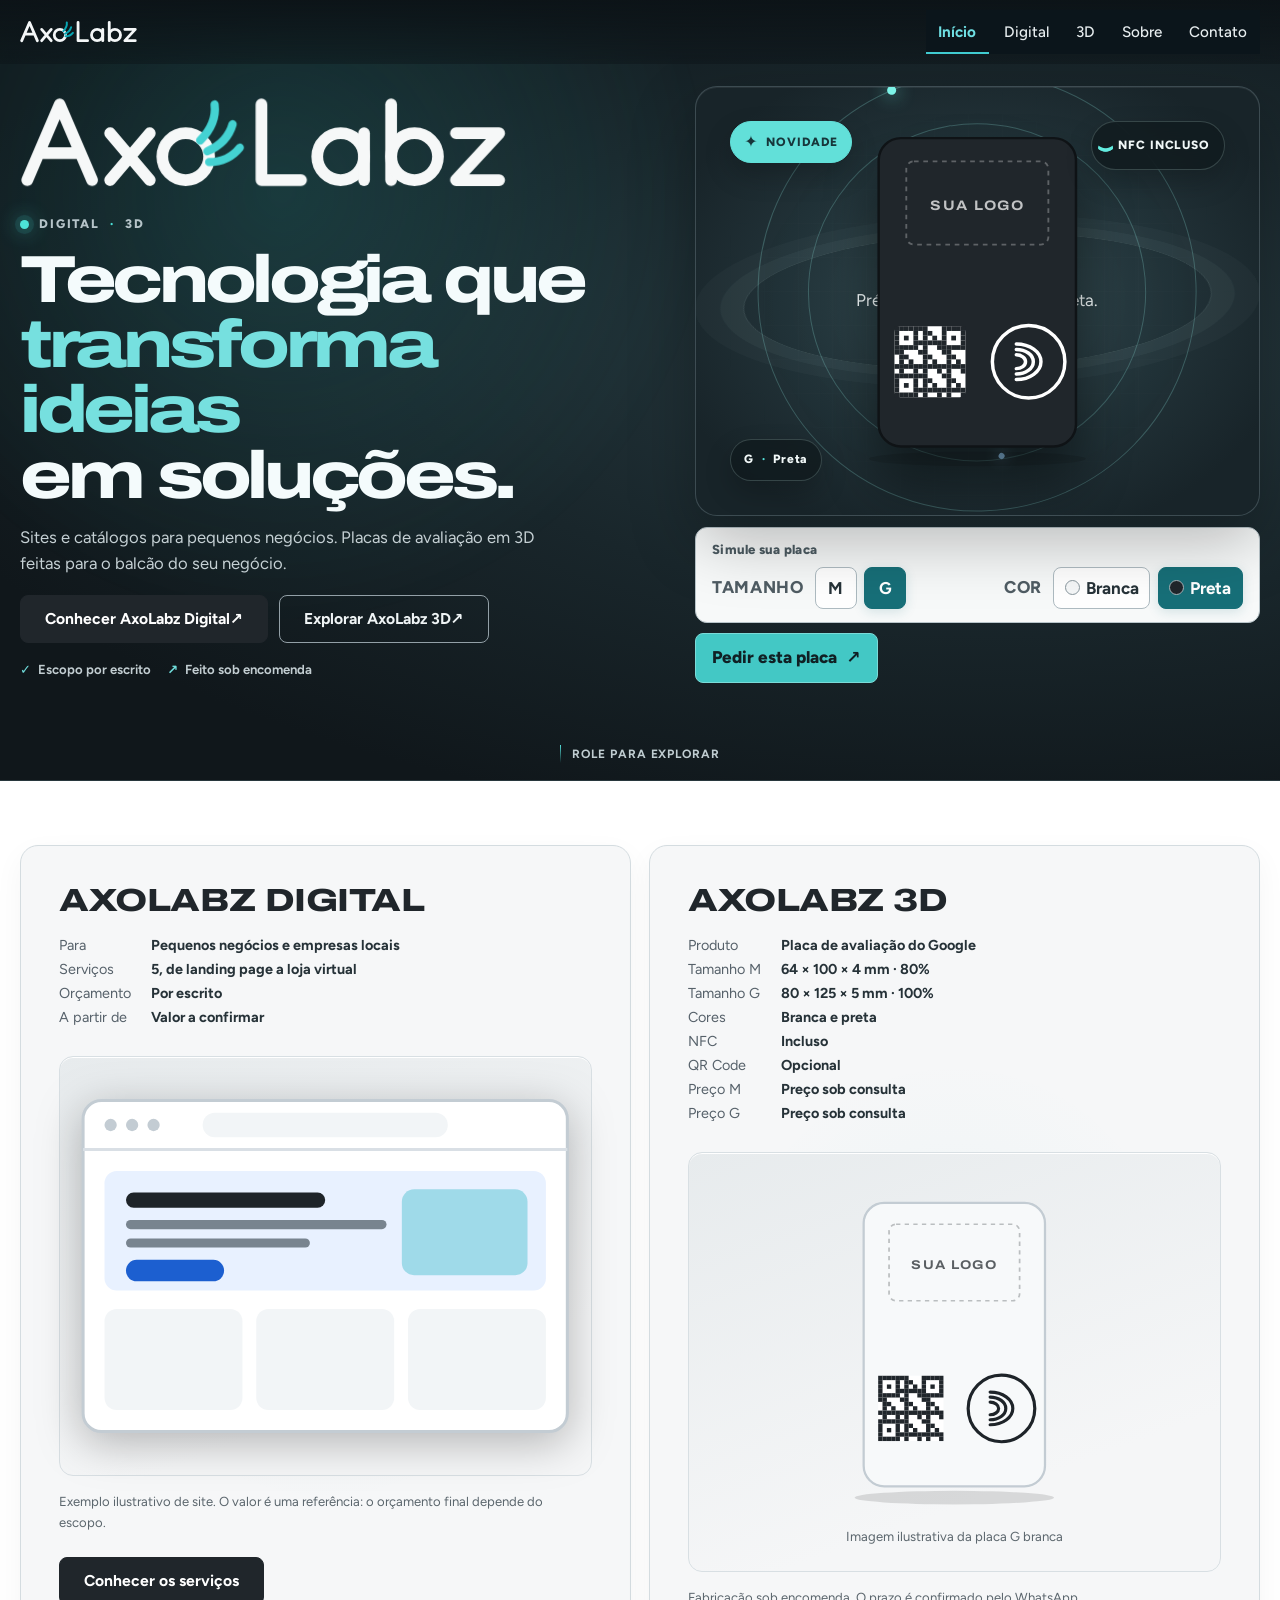
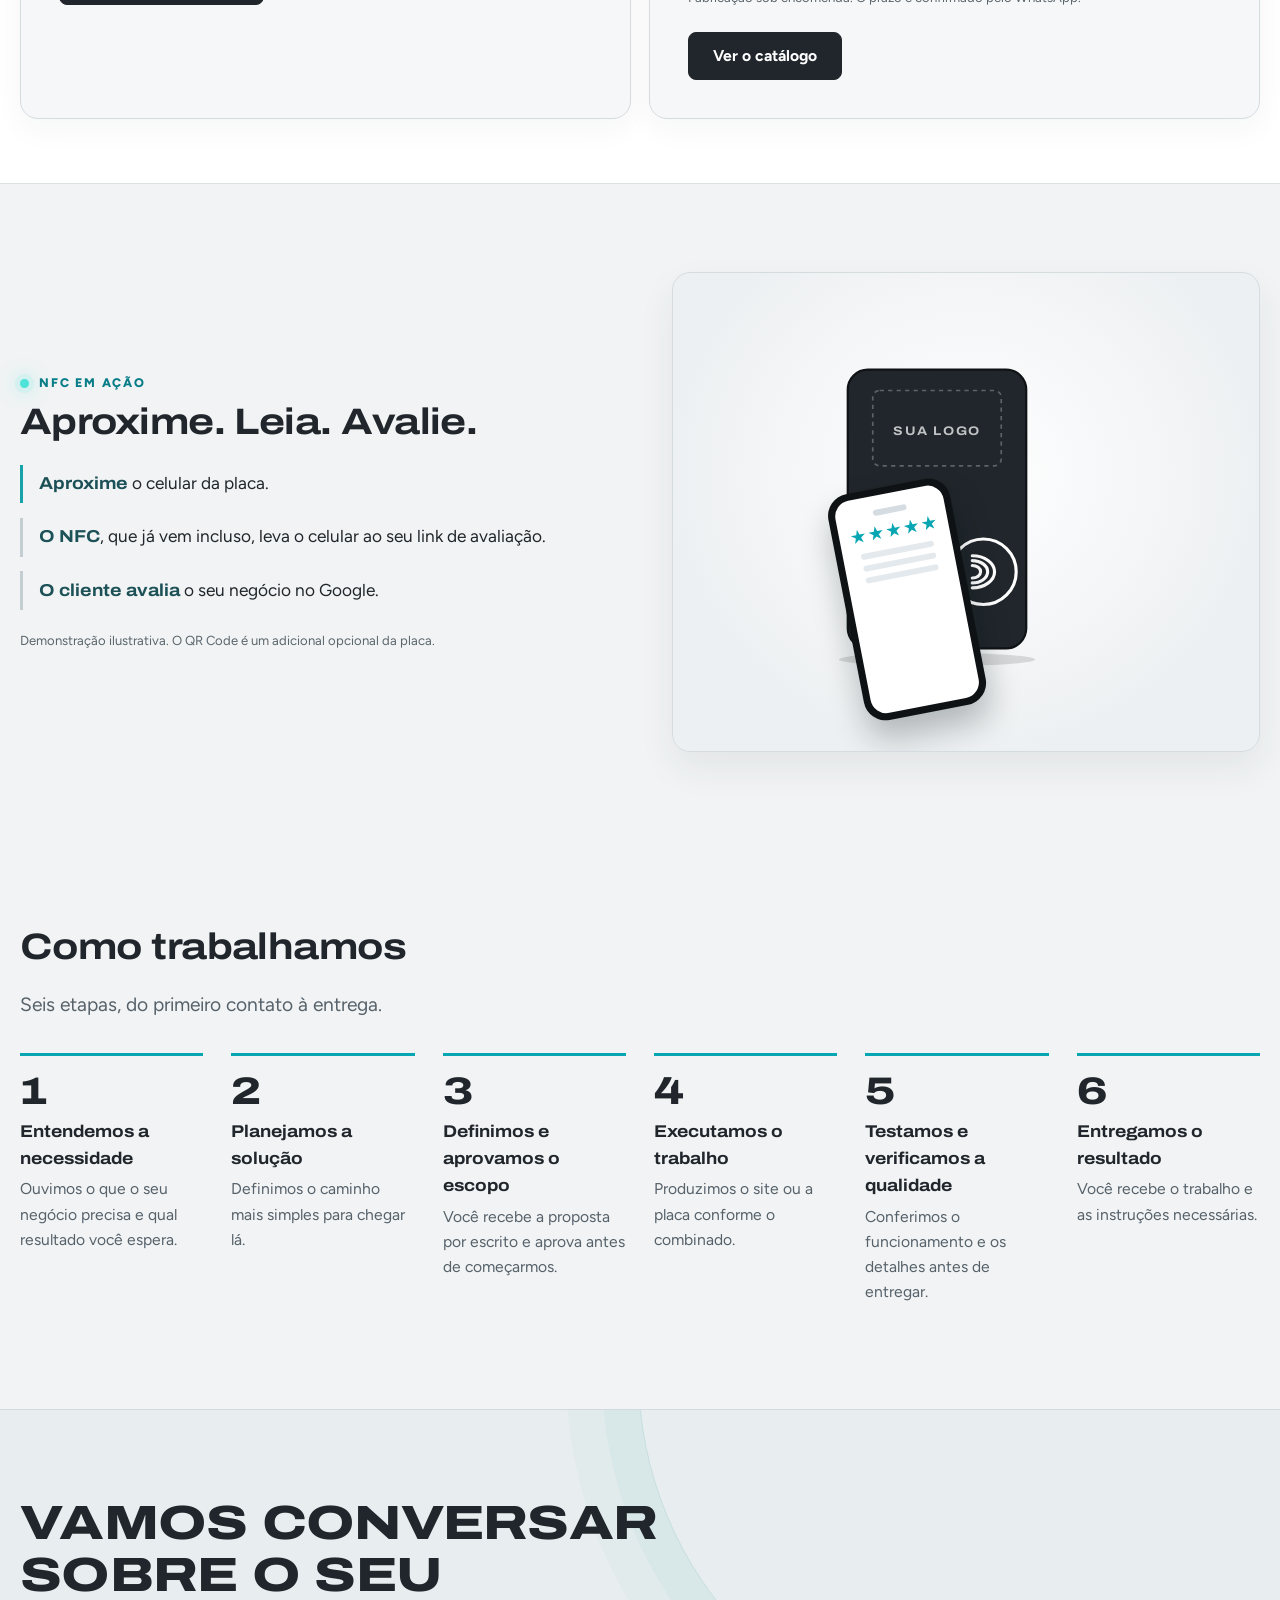
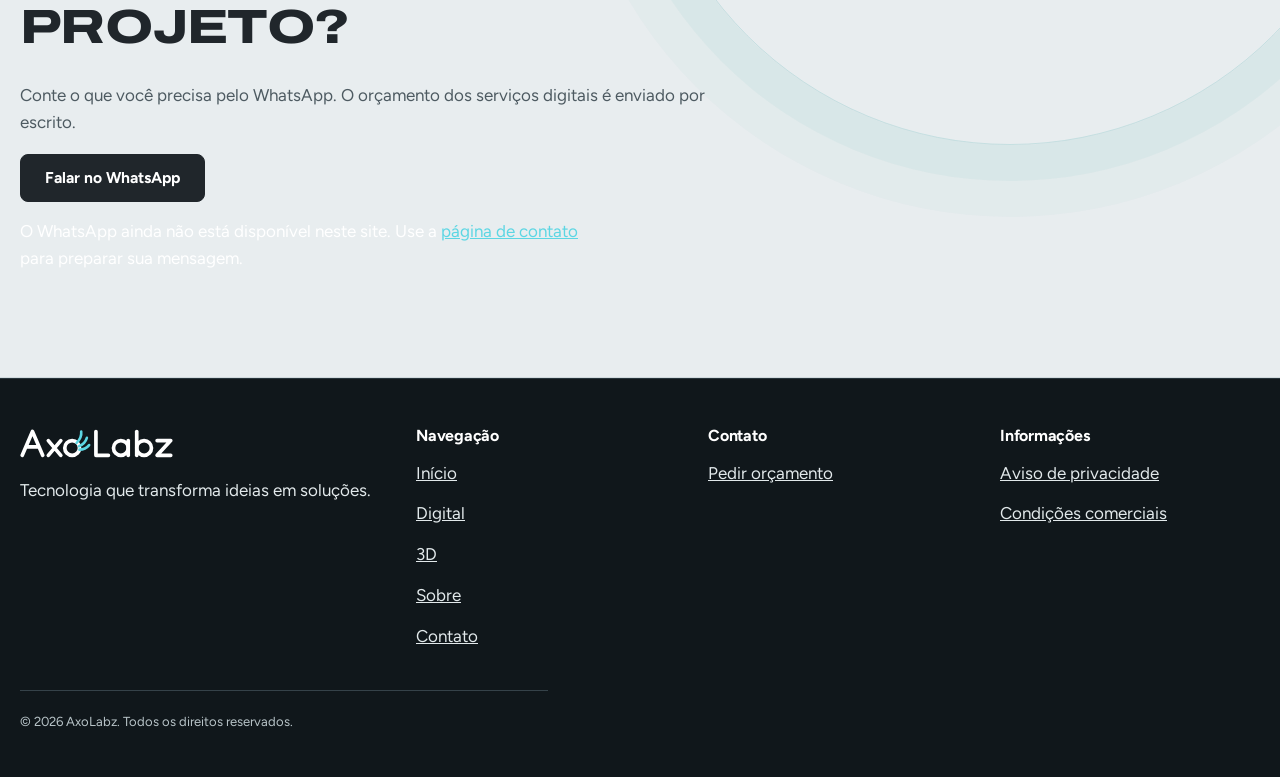
==== commit 79d9f232: "Add files via upload" ====
--- a/index.html
+++ b/index.html
@@ -36,10 +36,10 @@
 <div class="product-stage">
 <div class="product-grid" aria-hidden="true"></div><div class="product-orbit orbit-one" aria-hidden="true"></div><div class="product-orbit orbit-two" aria-hidden="true"></div>
 <div class="plate-options">
-<figure class="plate-option" data-plate-option="M-branca" hidden><div data-photo="M-branca" data-alt="Placa M branca"><svg class="plate" viewBox="0 0 260 300" role="img" aria-label="Ilustração da placa M branca"><ellipse cx="130" cy="282" rx="70" ry="6" fill="#000" opacity=".12"/><rect x="66.0" y="72.0" width="128" height="200" rx="14" fill="#f7f9fa" stroke="#c3ccd3" stroke-width="2"/><g data-plate-default-copy><rect x="83.9" y="87.0" width="92.2" height="54.0" rx="5.0" fill="none" stroke="#1e2429" stroke-opacity=".28" stroke-width="1.2" stroke-dasharray="3.0 3.0"/><text x="130" y="118.9" text-anchor="middle" font-size="9.0" font-weight="700" letter-spacing="1.1" fill="#1e2429" opacity=".72">SUA LOGO</text></g><image data-plate-logo x="83.9" y="87.0" width="92.2" height="54.0" preserveAspectRatio="xMidYMid meet" style="display:none"/><g data-plate-qr-placeholder><rect x="76.2" y="194.0" width="46.1" height="46.1" rx="3.7" fill="#fff"/><g fill="#20262b"><rect x="76.24" y="194.00" width="3.07" height="3.07"/><rect x="79.31" y="194.00" width="3.07" height="3.07"/><rect x="82.38" y="194.00" width="3.07" height="3.07"/><rect x="85.46" y="194.00" width="3.07" height="3.07"/><rect x="88.53" y="194.00" width="3.07" height="3.07"/><rect x="91.60" y="194.00" width="3.07" height="3.07"/><rect x="94.67" y="194.00" width="3.07" height="3.07"/><rect x="106.96" y="194.00" width="3.07" height="3.07"/><rect x="110.03" y="194.00" width="3.07" height="3.07"/><rect x="113.10" y="194.00" width="3.07" height="3.07"/><rect x="116.18" y="194.00" width="3.07" height="3.07"/><rect x="119.25" y="194.00" width="3.07" height="3.07"/><rect x="76.24" y="197.07" width="3.07" height="3.07"/><rect x="88.53" y="197.07" width="3.07" height="3.07"/><rect x="94.67" y="197.07" width="3.07" height="3.07"/><rect x="97.74" y="197.07" width="3.07" height="3.07"/><rect x="106.96" y="197.07" width="3.07" height="3.07"/><rect x="119.25" y="197.07" width="3.07" height="3.07"/><rect x="76.24" y="200.14" width="3.07" height="3.07"/><rect x="82.38" y="200.14" width="3.07" height="3.07"/><rect x="88.53" y="200.14" width="3.07" height="3.07"/><rect x="94.67" y="200.14" width="3.07" height="3.07"/><rect x="100.82" y="200.14" width="3.07" height="3.07"/><rect x="106.96" y="200.14" width="3.07" height="3.07"/><rect x="113.10" y="200.14" width="3.07" height="3.07"/><rect x="119.25" y="200.14" width="3.07" height="3.07"/><rect x="76.24" y="203.22" width="3.07" height="3.07"/><rect x="88.53" y="203.22" width="3.07" height="3.07"/><rect x="91.60" y="203.22" width="3.07" height="3.07"/><rect x="94.67" y="203.22" width="3.07" height="3.07"/><rect x="97.74" y="203.22" width="3.07" height="3.07"/><rect x="100.82" y="203.22" width="3.07" height="3.07"/><rect x="103.89" y="203.22" width="3.07" height="3.07"/><rect x="106.96" y="203.22" width="3.07" height="3.07"/><rect x="119.25" y="203.22" width="3.07" height="3.07"/><rect x="76.24" y="206.29" width="3.07" height="3.07"/><rect x="79.31" y="206.29" width="3.07" height="3.07"/><rect x="82.38" y="206.29" width="3.07" height="3.07"/><rect x="85.46" y="206.29" width="3.07" height="3.07"/><rect x="88.53" y="206.29" width="3.07" height="3.07"/><rect x="94.67" y="206.29" width="3.07" height="3.07"/><rect x="103.89" y="206.29" width="3.07" height="3.07"/><rect x="106.96" y="206.29" width="3.07" height="3.07"/><rect x="110.03" y="206.29" width="3.07" height="3.07"/><rect x="113.10" y="206.29" width="3.07" height="3.07"/><rect x="116.18" y="206.29" width="3.07" height="3.07"/><rect x="119.25" y="206.29" width="3.07" height="3.07"/><rect x="76.24" y="209.36" width="3.07" height="3.07"/><rect x="79.31" y="209.36" width="3.07" height="3.07"/><rect x="91.60" y="209.36" width="3.07" height="3.07"/><rect x="94.67" y="209.36" width="3.07" height="3.07"/><rect x="106.96" y="209.36" width="3.07" height="3.07"/><rect x="110.03" y="209.36" width="3.07" height="3.07"/><rect x="79.31" y="212.43" width="3.07" height="3.07"/><rect x="82.38" y="212.43" width="3.07" height="3.07"/><rect x="94.67" y="212.43" width="3.07" height="3.07"/><rect x="97.74" y="212.43" width="3.07" height="3.07"/><rect x="110.03" y="212.43" width="3.07" height="3.07"/><rect x="113.10" y="212.43" width="3.07" height="3.07"/><rect x="79.31" y="215.50" width="3.07" height="3.07"/><rect x="85.46" y="215.50" width="3.07" height="3.07"/><rect x="94.67" y="215.50" width="3.07" height="3.07"/><rect x="100.82" y="215.50" width="3.07" height="3.07"/><rect x="110.03" y="215.50" width="3.07" height="3.07"/><rect x="116.18" y="215.50" width="3.07" height="3.07"/><rect x="76.24" y="218.58" width="3.07" height="3.07"/><rect x="79.31" y="218.58" width="3.07" height="3.07"/><rect x="82.38" y="218.58" width="3.07" height="3.07"/><rect x="85.46" y="218.58" width="3.07" height="3.07"/><rect x="88.53" y="218.58" width="3.07" height="3.07"/><rect x="91.60" y="218.58" width="3.07" height="3.07"/><rect x="94.67" y="218.58" width="3.07" height="3.07"/><rect x="97.74" y="218.58" width="3.07" height="3.07"/><rect x="100.82" y="218.58" width="3.07" height="3.07"/><rect x="103.89" y="218.58" width="3.07" height="3.07"/><rect x="106.96" y="218.58" width="3.07" height="3.07"/><rect x="110.03" y="218.58" width="3.07" height="3.07"/><rect x="113.10" y="218.58" width="3.07" height="3.07"/><rect x="116.18" y="218.58" width="3.07" height="3.07"/><rect x="119.25" y="218.58" width="3.07" height="3.07"/><rect x="79.31" y="221.65" width="3.07" height="3.07"/><rect x="88.53" y="221.65" width="3.07" height="3.07"/><rect x="94.67" y="221.65" width="3.07" height="3.07"/><rect x="103.89" y="221.65" width="3.07" height="3.07"/><rect x="110.03" y="221.65" width="3.07" height="3.07"/><rect x="119.25" y="221.65" width="3.07" height="3.07"/><rect x="76.24" y="224.72" width="3.07" height="3.07"/><rect x="79.31" y="224.72" width="3.07" height="3.07"/><rect x="82.38" y="224.72" width="3.07" height="3.07"/><rect x="85.46" y="224.72" width="3.07" height="3.07"/><rect x="88.53" y="224.72" width="3.07" height="3.07"/><rect x="91.60" y="224.72" width="3.07" height="3.07"/><rect x="94.67" y="224.72" width="3.07" height="3.07"/><rect x="106.96" y="224.72" width="3.07" height="3.07"/><rect x="110.03" y="224.72" width="3.07" height="3.07"/><rect x="76.24" y="227.79" width="3.07" height="3.07"/><rect x="88.53" y="227.79" width="3.07" height="3.07"/><rect x="94.67" y="227.79" width="3.07" height="3.07"/><rect x="97.74" y="227.79" width="3.07" height="3.07"/><rect x="110.03" y="227.79" width="3.07" height="3.07"/><rect x="113.10" y="227.79" width="3.07" height="3.07"/><rect x="76.24" y="230.86" width="3.07" height="3.07"/><rect x="82.38" y="230.86" width="3.07" height="3.07"/><rect x="88.53" y="230.86" width="3.07" height="3.07"/><rect x="94.67" y="230.86" width="3.07" height="3.07"/><rect x="100.82" y="230.86" width="3.07" height="3.07"/><rect x="110.03" y="230.86" width="3.07" height="3.07"/><rect x="116.18" y="230.86" width="3.07" height="3.07"/><rect x="76.24" y="233.94" width="3.07" height="3.07"/><rect x="88.53" y="233.94" width="3.07" height="3.07"/><rect x="91.60" y="233.94" width="3.07" height="3.07"/><rect x="94.67" y="233.94" width="3.07" height="3.07"/><rect x="97.74" y="233.94" width="3.07" height="3.07"/><rect x="100.82" y="233.94" width="3.07" height="3.07"/><rect x="103.89" y="233.94" width="3.07" height="3.07"/><rect x="106.96" y="233.94" width="3.07" height="3.07"/><rect x="110.03" y="233.94" width="3.07" height="3.07"/><rect x="113.10" y="233.94" width="3.07" height="3.07"/><rect x="116.18" y="233.94" width="3.07" height="3.07"/><rect x="119.25" y="233.94" width="3.07" height="3.07"/><rect x="76.24" y="237.01" width="3.07" height="3.07"/><rect x="79.31" y="237.01" width="3.07" height="3.07"/><rect x="82.38" y="237.01" width="3.07" height="3.07"/><rect x="85.46" y="237.01" width="3.07" height="3.07"/><rect x="88.53" y="237.01" width="3.07" height="3.07"/><rect x="94.67" y="237.01" width="3.07" height="3.07"/><rect x="103.89" y="237.01" width="3.07" height="3.07"/><rect x="110.03" y="237.01" width="3.07" height="3.07"/><rect x="119.25" y="237.01" width="3.07" height="3.07"/></g></g><rect data-plate-qr-bg x="76.2" y="194.0" width="46.1" height="46.1" rx="3.7" fill="#fff" style="display:none"/><image data-plate-qr x="76.2" y="194.0" width="46.1" height="46.1" preserveAspectRatio="xMidYMid meet" style="display:none"/><g data-plate-nfc-right><circle cx="163.3" cy="217.0" r="23.5" fill="none" stroke="#1e2429" stroke-width="2.2"/><g fill="none" stroke="#1e2429" stroke-width="2.2" stroke-linecap="round"><path d="M159.5 212.8 A6.0 6.0 0 0 1 159.5 221.2"/><path d="M163.0 209.3 A11.0 11.0 0 0 1 163.0 224.7"/><path d="M166.5 205.8 A16.0 16.0 0 0 1 166.5 228.2"/></g></g><g data-plate-nfc-center style="display:none"><circle cx="130.0" cy="217.0" r="23.5" fill="none" stroke="#1e2429" stroke-width="2.2"/><g fill="none" stroke="#1e2429" stroke-width="2.2" stroke-linecap="round"><path d="M126.2 212.8 A6.0 6.0 0 0 1 126.2 221.2"/><path d="M129.7 209.3 A11.0 11.0 0 0 1 129.7 224.7"/><path d="M133.2 205.8 A16.0 16.0 0 0 1 133.2 228.2"/></g></g></svg></div></figure>
-<figure class="plate-option" data-plate-option="M-preta" hidden><div data-photo="M-preta" data-alt="Placa M preta"><svg class="plate" viewBox="0 0 260 300" role="img" aria-label="Ilustração da placa M preta"><ellipse cx="130" cy="282" rx="70" ry="6" fill="#000" opacity=".12"/><rect x="66.0" y="72.0" width="128" height="200" rx="14" fill="#20262b" stroke="#0f1316" stroke-width="2"/><g data-plate-default-copy><rect x="83.9" y="87.0" width="92.2" height="54.0" rx="5.0" fill="none" stroke="#ffffff" stroke-opacity=".28" stroke-width="1.2" stroke-dasharray="3.0 3.0"/><text x="130" y="118.9" text-anchor="middle" font-size="9.0" font-weight="700" letter-spacing="1.1" fill="#ffffff" opacity=".72">SUA LOGO</text></g><image data-plate-logo x="83.9" y="87.0" width="92.2" height="54.0" preserveAspectRatio="xMidYMid meet" style="display:none"/><g data-plate-qr-placeholder><rect x="76.2" y="194.0" width="46.1" height="46.1" rx="3.7" fill="#fff"/><g fill="#20262b"><rect x="76.24" y="194.00" width="3.07" height="3.07"/><rect x="79.31" y="194.00" width="3.07" height="3.07"/><rect x="82.38" y="194.00" width="3.07" height="3.07"/><rect x="85.46" y="194.00" width="3.07" height="3.07"/><rect x="88.53" y="194.00" width="3.07" height="3.07"/><rect x="91.60" y="194.00" width="3.07" height="3.07"/><rect x="94.67" y="194.00" width="3.07" height="3.07"/><rect x="106.96" y="194.00" width="3.07" height="3.07"/><rect x="110.03" y="194.00" width="3.07" height="3.07"/><rect x="113.10" y="194.00" width="3.07" height="3.07"/><rect x="116.18" y="194.00" width="3.07" height="3.07"/><rect x="119.25" y="194.00" width="3.07" height="3.07"/><rect x="76.24" y="197.07" width="3.07" height="3.07"/><rect x="88.53" y="197.07" width="3.07" height="3.07"/><rect x="94.67" y="197.07" width="3.07" height="3.07"/><rect x="97.74" y="197.07" width="3.07" height="3.07"/><rect x="106.96" y="197.07" width="3.07" height="3.07"/><rect x="119.25" y="197.07" width="3.07" height="3.07"/><rect x="76.24" y="200.14" width="3.07" height="3.07"/><rect x="82.38" y="200.14" width="3.07" height="3.07"/><rect x="88.53" y="200.14" width="3.07" height="3.07"/><rect x="94.67" y="200.14" width="3.07" height="3.07"/><rect x="100.82" y="200.14" width="3.07" height="3.07"/><rect x="106.96" y="200.14" width="3.07" height="3.07"/><rect x="113.10" y="200.14" width="3.07" height="3.07"/><rect x="119.25" y="200.14" width="3.07" height="3.07"/><rect x="76.24" y="203.22" width="3.07" height="3.07"/><rect x="88.53" y="203.22" width="3.07" height="3.07"/><rect x="91.60" y="203.22" width="3.07" height="3.07"/><rect x="94.67" y="203.22" width="3.07" height="3.07"/><rect x="97.74" y="203.22" width="3.07" height="3.07"/><rect x="100.82" y="203.22" width="3.07" height="3.07"/><rect x="103.89" y="203.22" width="3.07" height="3.07"/><rect x="106.96" y="203.22" width="3.07" height="3.07"/><rect x="119.25" y="203.22" width="3.07" height="3.07"/><rect x="76.24" y="206.29" width="3.07" height="3.07"/><rect x="79.31" y="206.29" width="3.07" height="3.07"/><rect x="82.38" y="206.29" width="3.07" height="3.07"/><rect x="85.46" y="206.29" width="3.07" height="3.07"/><rect x="88.53" y="206.29" width="3.07" height="3.07"/><rect x="94.67" y="206.29" width="3.07" height="3.07"/><rect x="103.89" y="206.29" width="3.07" height="3.07"/><rect x="106.96" y="206.29" width="3.07" height="3.07"/><rect x="110.03" y="206.29" width="3.07" height="3.07"/><rect x="113.10" y="206.29" width="3.07" height="3.07"/><rect x="116.18" y="206.29" width="3.07" height="3.07"/><rect x="119.25" y="206.29" width="3.07" height="3.07"/><rect x="76.24" y="209.36" width="3.07" height="3.07"/><rect x="79.31" y="209.36" width="3.07" height="3.07"/><rect x="91.60" y="209.36" width="3.07" height="3.07"/><rect x="94.67" y="209.36" width="3.07" height="3.07"/><rect x="106.96" y="209.36" width="3.07" height="3.07"/><rect x="110.03" y="209.36" width="3.07" height="3.07"/><rect x="79.31" y="212.43" width="3.07" height="3.07"/><rect x="82.38" y="212.43" width="3.07" height="3.07"/><rect x="94.67" y="212.43" width="3.07" height="3.07"/><rect x="97.74" y="212.43" width="3.07" height="3.07"/><rect x="110.03" y="212.43" width="3.07" height="3.07"/><rect x="113.10" y="212.43" width="3.07" height="3.07"/><rect x="79.31" y="215.50" width="3.07" height="3.07"/><rect x="85.46" y="215.50" width="3.07" height="3.07"/><rect x="94.67" y="215.50" width="3.07" height="3.07"/><rect x="100.82" y="215.50" width="3.07" height="3.07"/><rect x="110.03" y="215.50" width="3.07" height="3.07"/><rect x="116.18" y="215.50" width="3.07" height="3.07"/><rect x="76.24" y="218.58" width="3.07" height="3.07"/><rect x="79.31" y="218.58" width="3.07" height="3.07"/><rect x="82.38" y="218.58" width="3.07" height="3.07"/><rect x="85.46" y="218.58" width="3.07" height="3.07"/><rect x="88.53" y="218.58" width="3.07" height="3.07"/><rect x="91.60" y="218.58" width="3.07" height="3.07"/><rect x="94.67" y="218.58" width="3.07" height="3.07"/><rect x="97.74" y="218.58" width="3.07" height="3.07"/><rect x="100.82" y="218.58" width="3.07" height="3.07"/><rect x="103.89" y="218.58" width="3.07" height="3.07"/><rect x="106.96" y="218.58" width="3.07" height="3.07"/><rect x="110.03" y="218.58" width="3.07" height="3.07"/><rect x="113.10" y="218.58" width="3.07" height="3.07"/><rect x="116.18" y="218.58" width="3.07" height="3.07"/><rect x="119.25" y="218.58" width="3.07" height="3.07"/><rect x="79.31" y="221.65" width="3.07" height="3.07"/><rect x="88.53" y="221.65" width="3.07" height="3.07"/><rect x="94.67" y="221.65" width="3.07" height="3.07"/><rect x="103.89" y="221.65" width="3.07" height="3.07"/><rect x="110.03" y="221.65" width="3.07" height="3.07"/><rect x="119.25" y="221.65" width="3.07" height="3.07"/><rect x="76.24" y="224.72" width="3.07" height="3.07"/><rect x="79.31" y="224.72" width="3.07" height="3.07"/><rect x="82.38" y="224.72" width="3.07" height="3.07"/><rect x="85.46" y="224.72" width="3.07" height="3.07"/><rect x="88.53" y="224.72" width="3.07" height="3.07"/><rect x="91.60" y="224.72" width="3.07" height="3.07"/><rect x="94.67" y="224.72" width="3.07" height="3.07"/><rect x="106.96" y="224.72" width="3.07" height="3.07"/><rect x="110.03" y="224.72" width="3.07" height="3.07"/><rect x="76.24" y="227.79" width="3.07" height="3.07"/><rect x="88.53" y="227.79" width="3.07" height="3.07"/><rect x="94.67" y="227.79" width="3.07" height="3.07"/><rect x="97.74" y="227.79" width="3.07" height="3.07"/><rect x="110.03" y="227.79" width="3.07" height="3.07"/><rect x="113.10" y="227.79" width="3.07" height="3.07"/><rect x="76.24" y="230.86" width="3.07" height="3.07"/><rect x="82.38" y="230.86" width="3.07" height="3.07"/><rect x="88.53" y="230.86" width="3.07" height="3.07"/><rect x="94.67" y="230.86" width="3.07" height="3.07"/><rect x="100.82" y="230.86" width="3.07" height="3.07"/><rect x="110.03" y="230.86" width="3.07" height="3.07"/><rect x="116.18" y="230.86" width="3.07" height="3.07"/><rect x="76.24" y="233.94" width="3.07" height="3.07"/><rect x="88.53" y="233.94" width="3.07" height="3.07"/><rect x="91.60" y="233.94" width="3.07" height="3.07"/><rect x="94.67" y="233.94" width="3.07" height="3.07"/><rect x="97.74" y="233.94" width="3.07" height="3.07"/><rect x="100.82" y="233.94" width="3.07" height="3.07"/><rect x="103.89" y="233.94" width="3.07" height="3.07"/><rect x="106.96" y="233.94" width="3.07" height="3.07"/><rect x="110.03" y="233.94" width="3.07" height="3.07"/><rect x="113.10" y="233.94" width="3.07" height="3.07"/><rect x="116.18" y="233.94" width="3.07" height="3.07"/><rect x="119.25" y="233.94" width="3.07" height="3.07"/><rect x="76.24" y="237.01" width="3.07" height="3.07"/><rect x="79.31" y="237.01" width="3.07" height="3.07"/><rect x="82.38" y="237.01" width="3.07" height="3.07"/><rect x="85.46" y="237.01" width="3.07" height="3.07"/><rect x="88.53" y="237.01" width="3.07" height="3.07"/><rect x="94.67" y="237.01" width="3.07" height="3.07"/><rect x="103.89" y="237.01" width="3.07" height="3.07"/><rect x="110.03" y="237.01" width="3.07" height="3.07"/><rect x="119.25" y="237.01" width="3.07" height="3.07"/></g></g><rect data-plate-qr-bg x="76.2" y="194.0" width="46.1" height="46.1" rx="3.7" fill="#fff" style="display:none"/><image data-plate-qr x="76.2" y="194.0" width="46.1" height="46.1" preserveAspectRatio="xMidYMid meet" style="display:none"/><g data-plate-nfc-right><circle cx="163.3" cy="217.0" r="23.5" fill="none" stroke="#ffffff" stroke-width="2.2"/><g fill="none" stroke="#ffffff" stroke-width="2.2" stroke-linecap="round"><path d="M159.5 212.8 A6.0 6.0 0 0 1 159.5 221.2"/><path d="M163.0 209.3 A11.0 11.0 0 0 1 163.0 224.7"/><path d="M166.5 205.8 A16.0 16.0 0 0 1 166.5 228.2"/></g></g><g data-plate-nfc-center style="display:none"><circle cx="130.0" cy="217.0" r="23.5" fill="none" stroke="#ffffff" stroke-width="2.2"/><g fill="none" stroke="#ffffff" stroke-width="2.2" stroke-linecap="round"><path d="M126.2 212.8 A6.0 6.0 0 0 1 126.2 221.2"/><path d="M129.7 209.3 A11.0 11.0 0 0 1 129.7 224.7"/><path d="M133.2 205.8 A16.0 16.0 0 0 1 133.2 228.2"/></g></g></svg></div></figure>
-<figure class="plate-option" data-plate-option="G-branca" hidden><div data-photo="G-branca" data-alt="Placa G branca"><svg class="plate" viewBox="0 0 260 300" role="img" aria-label="Ilustração da placa G branca"><ellipse cx="130" cy="282" rx="88" ry="6" fill="#000" opacity=".12"/><rect x="50.0" y="22.0" width="160" height="250" rx="18" fill="#f7f9fa" stroke="#c3ccd3" stroke-width="2"/><g data-plate-default-copy><rect x="72.4" y="40.8" width="115.2" height="67.5" rx="6.2" fill="none" stroke="#1e2429" stroke-opacity=".28" stroke-width="1.5" stroke-dasharray="3.8 3.8"/><text x="130" y="80.6" text-anchor="middle" font-size="11.2" font-weight="700" letter-spacing="1.4" fill="#1e2429" opacity=".72">SUA LOGO</text></g><image data-plate-logo x="72.4" y="40.8" width="115.2" height="67.5" preserveAspectRatio="xMidYMid meet" style="display:none"/><g data-plate-qr-placeholder><rect x="62.8" y="174.5" width="57.6" height="57.6" rx="4.6" fill="#fff"/><g fill="#20262b"><rect x="62.80" y="174.50" width="3.84" height="3.84"/><rect x="66.64" y="174.50" width="3.84" height="3.84"/><rect x="70.48" y="174.50" width="3.84" height="3.84"/><rect x="74.32" y="174.50" width="3.84" height="3.84"/><rect x="78.16" y="174.50" width="3.84" height="3.84"/><rect x="82.00" y="174.50" width="3.84" height="3.84"/><rect x="85.84" y="174.50" width="3.84" height="3.84"/><rect x="101.20" y="174.50" width="3.84" height="3.84"/><rect x="105.04" y="174.50" width="3.84" height="3.84"/><rect x="108.88" y="174.50" width="3.84" height="3.84"/><rect x="112.72" y="174.50" width="3.84" height="3.84"/><rect x="116.56" y="174.50" width="3.84" height="3.84"/><rect x="62.80" y="178.34" width="3.84" height="3.84"/><rect x="78.16" y="178.34" width="3.84" height="3.84"/><rect x="85.84" y="178.34" width="3.84" height="3.84"/><rect x="89.68" y="178.34" width="3.84" height="3.84"/><rect x="101.20" y="178.34" width="3.84" height="3.84"/><rect x="116.56" y="178.34" width="3.84" height="3.84"/><rect x="62.80" y="182.18" width="3.84" height="3.84"/><rect x="70.48" y="182.18" width="3.84" height="3.84"/><rect x="78.16" y="182.18" width="3.84" height="3.84"/><rect x="85.84" y="182.18" width="3.84" height="3.84"/><rect x="93.52" y="182.18" width="3.84" height="3.84"/><rect x="101.20" y="182.18" width="3.84" height="3.84"/><rect x="108.88" y="182.18" width="3.84" height="3.84"/><rect x="116.56" y="182.18" width="3.84" height="3.84"/><rect x="62.80" y="186.02" width="3.84" height="3.84"/><rect x="78.16" y="186.02" width="3.84" height="3.84"/><rect x="82.00" y="186.02" width="3.84" height="3.84"/><rect x="85.84" y="186.02" width="3.84" height="3.84"/><rect x="89.68" y="186.02" width="3.84" height="3.84"/><rect x="93.52" y="186.02" width="3.84" height="3.84"/><rect x="97.36" y="186.02" width="3.84" height="3.84"/><rect x="101.20" y="186.02" width="3.84" height="3.84"/><rect x="116.56" y="186.02" width="3.84" height="3.84"/><rect x="62.80" y="189.86" width="3.84" height="3.84"/><rect x="66.64" y="189.86" width="3.84" height="3.84"/><rect x="70.48" y="189.86" width="3.84" height="3.84"/><rect x="74.32" y="189.86" width="3.84" height="3.84"/><rect x="78.16" y="189.86" width="3.84" height="3.84"/><rect x="85.84" y="189.86" width="3.84" height="3.84"/><rect x="97.36" y="189.86" width="3.84" height="3.84"/><rect x="101.20" y="189.86" width="3.84" height="3.84"/><rect x="105.04" y="189.86" width="3.84" height="3.84"/><rect x="108.88" y="189.86" width="3.84" height="3.84"/><rect x="112.72" y="189.86" width="3.84" height="3.84"/><rect x="116.56" y="189.86" width="3.84" height="3.84"/><rect x="62.80" y="193.70" width="3.84" height="3.84"/><rect x="66.64" y="193.70" width="3.84" height="3.84"/><rect x="82.00" y="193.70" width="3.84" height="3.84"/><rect x="85.84" y="193.70" width="3.84" height="3.84"/><rect x="101.20" y="193.70" width="3.84" height="3.84"/><rect x="105.04" y="193.70" width="3.84" height="3.84"/><rect x="66.64" y="197.54" width="3.84" height="3.84"/><rect x="70.48" y="197.54" width="3.84" height="3.84"/><rect x="85.84" y="197.54" width="3.84" height="3.84"/><rect x="89.68" y="197.54" width="3.84" height="3.84"/><rect x="105.04" y="197.54" width="3.84" height="3.84"/><rect x="108.88" y="197.54" width="3.84" height="3.84"/><rect x="66.64" y="201.38" width="3.84" height="3.84"/><rect x="74.32" y="201.38" width="3.84" height="3.84"/><rect x="85.84" y="201.38" width="3.84" height="3.84"/><rect x="93.52" y="201.38" width="3.84" height="3.84"/><rect x="105.04" y="201.38" width="3.84" height="3.84"/><rect x="112.72" y="201.38" width="3.84" height="3.84"/><rect x="62.80" y="205.22" width="3.84" height="3.84"/><rect x="66.64" y="205.22" width="3.84" height="3.84"/><rect x="70.48" y="205.22" width="3.84" height="3.84"/><rect x="74.32" y="205.22" width="3.84" height="3.84"/><rect x="78.16" y="205.22" width="3.84" height="3.84"/><rect x="82.00" y="205.22" width="3.84" height="3.84"/><rect x="85.84" y="205.22" width="3.84" height="3.84"/><rect x="89.68" y="205.22" width="3.84" height="3.84"/><rect x="93.52" y="205.22" width="3.84" height="3.84"/><rect x="97.36" y="205.22" width="3.84" height="3.84"/><rect x="101.20" y="205.22" width="3.84" height="3.84"/><rect x="105.04" y="205.22" width="3.84" height="3.84"/><rect x="108.88" y="205.22" width="3.84" height="3.84"/><rect x="112.72" y="205.22" width="3.84" height="3.84"/><rect x="116.56" y="205.22" width="3.84" height="3.84"/><rect x="66.64" y="209.06" width="3.84" height="3.84"/><rect x="78.16" y="209.06" width="3.84" height="3.84"/><rect x="85.84" y="209.06" width="3.84" height="3.84"/><rect x="97.36" y="209.06" width="3.84" height="3.84"/><rect x="105.04" y="209.06" width="3.84" height="3.84"/><rect x="116.56" y="209.06" width="3.84" height="3.84"/><rect x="62.80" y="212.90" width="3.84" height="3.84"/><rect x="66.64" y="212.90" width="3.84" height="3.84"/><rect x="70.48" y="212.90" width="3.84" height="3.84"/><rect x="74.32" y="212.90" width="3.84" height="3.84"/><rect x="78.16" y="212.90" width="3.84" height="3.84"/><rect x="82.00" y="212.90" width="3.84" height="3.84"/><rect x="85.84" y="212.90" width="3.84" height="3.84"/><rect x="101.20" y="212.90" width="3.84" height="3.84"/><rect x="105.04" y="212.90" width="3.84" height="3.84"/><rect x="62.80" y="216.74" width="3.84" height="3.84"/><rect x="78.16" y="216.74" width="3.84" height="3.84"/><rect x="85.84" y="216.74" width="3.84" height="3.84"/><rect x="89.68" y="216.74" width="3.84" height="3.84"/><rect x="105.04" y="216.74" width="3.84" height="3.84"/><rect x="108.88" y="216.74" width="3.84" height="3.84"/><rect x="62.80" y="220.58" width="3.84" height="3.84"/><rect x="70.48" y="220.58" width="3.84" height="3.84"/><rect x="78.16" y="220.58" width="3.84" height="3.84"/><rect x="85.84" y="220.58" width="3.84" height="3.84"/><rect x="93.52" y="220.58" width="3.84" height="3.84"/><rect x="105.04" y="220.58" width="3.84" height="3.84"/><rect x="112.72" y="220.58" width="3.84" height="3.84"/><rect x="62.80" y="224.42" width="3.84" height="3.84"/><rect x="78.16" y="224.42" width="3.84" height="3.84"/><rect x="82.00" y="224.42" width="3.84" height="3.84"/><rect x="85.84" y="224.42" width="3.84" height="3.84"/><rect x="89.68" y="224.42" width="3.84" height="3.84"/><rect x="93.52" y="224.42" width="3.84" height="3.84"/><rect x="97.36" y="224.42" width="3.84" height="3.84"/><rect x="101.20" y="224.42" width="3.84" height="3.84"/><rect x="105.04" y="224.42" width="3.84" height="3.84"/><rect x="108.88" y="224.42" width="3.84" height="3.84"/><rect x="112.72" y="224.42" width="3.84" height="3.84"/><rect x="116.56" y="224.42" width="3.84" height="3.84"/><rect x="62.80" y="228.26" width="3.84" height="3.84"/><rect x="66.64" y="228.26" width="3.84" height="3.84"/><rect x="70.48" y="228.26" width="3.84" height="3.84"/><rect x="74.32" y="228.26" width="3.84" height="3.84"/><rect x="78.16" y="228.26" width="3.84" height="3.84"/><rect x="85.84" y="228.26" width="3.84" height="3.84"/><rect x="97.36" y="228.26" width="3.84" height="3.84"/><rect x="105.04" y="228.26" width="3.84" height="3.84"/><rect x="116.56" y="228.26" width="3.84" height="3.84"/></g></g><rect data-plate-qr-bg x="62.8" y="174.5" width="57.6" height="57.6" rx="4.6" fill="#fff" style="display:none"/><image data-plate-qr x="62.8" y="174.5" width="57.6" height="57.6" preserveAspectRatio="xMidYMid meet" style="display:none"/><g data-plate-nfc-right><circle cx="171.6" cy="203.3" r="29.4" fill="none" stroke="#1e2429" stroke-width="2.8"/><g fill="none" stroke="#1e2429" stroke-width="2.8" stroke-linecap="round"><path d="M166.8 198.1 A7.5 7.5 0 0 1 166.8 208.6"/><path d="M171.2 193.7 A13.8 13.8 0 0 1 171.2 212.9"/><path d="M175.6 189.3 A20.0 20.0 0 0 1 175.6 217.3"/></g></g><g data-plate-nfc-center style="display:none"><circle cx="130.0" cy="203.3" r="29.4" fill="none" stroke="#1e2429" stroke-width="2.8"/><g fill="none" stroke="#1e2429" stroke-width="2.8" stroke-linecap="round"><path d="M125.2 198.1 A7.5 7.5 0 0 1 125.2 208.6"/><path d="M129.6 193.7 A13.8 13.8 0 0 1 129.6 212.9"/><path d="M134.0 189.3 A20.0 20.0 0 0 1 134.0 217.3"/></g></g></svg></div></figure>
-<figure class="plate-option is-active" data-plate-option="G-preta"><div data-photo="G-preta" data-alt="Placa G preta"><svg class="plate" viewBox="0 0 260 300" role="img" aria-label="Ilustração da placa G preta"><ellipse cx="130" cy="282" rx="88" ry="6" fill="#000" opacity=".12"/><rect x="50.0" y="22.0" width="160" height="250" rx="18" fill="#20262b" stroke="#0f1316" stroke-width="2"/><g data-plate-default-copy><rect x="72.4" y="40.8" width="115.2" height="67.5" rx="6.2" fill="none" stroke="#ffffff" stroke-opacity=".28" stroke-width="1.5" stroke-dasharray="3.8 3.8"/><text x="130" y="80.6" text-anchor="middle" font-size="11.2" font-weight="700" letter-spacing="1.4" fill="#ffffff" opacity=".72">SUA LOGO</text></g><image data-plate-logo x="72.4" y="40.8" width="115.2" height="67.5" preserveAspectRatio="xMidYMid meet" style="display:none"/><g data-plate-qr-placeholder><rect x="62.8" y="174.5" width="57.6" height="57.6" rx="4.6" fill="#fff"/><g fill="#20262b"><rect x="62.80" y="174.50" width="3.84" height="3.84"/><rect x="66.64" y="174.50" width="3.84" height="3.84"/><rect x="70.48" y="174.50" width="3.84" height="3.84"/><rect x="74.32" y="174.50" width="3.84" height="3.84"/><rect x="78.16" y="174.50" width="3.84" height="3.84"/><rect x="82.00" y="174.50" width="3.84" height="3.84"/><rect x="85.84" y="174.50" width="3.84" height="3.84"/><rect x="101.20" y="174.50" width="3.84" height="3.84"/><rect x="105.04" y="174.50" width="3.84" height="3.84"/><rect x="108.88" y="174.50" width="3.84" height="3.84"/><rect x="112.72" y="174.50" width="3.84" height="3.84"/><rect x="116.56" y="174.50" width="3.84" height="3.84"/><rect x="62.80" y="178.34" width="3.84" height="3.84"/><rect x="78.16" y="178.34" width="3.84" height="3.84"/><rect x="85.84" y="178.34" width="3.84" height="3.84"/><rect x="89.68" y="178.34" width="3.84" height="3.84"/><rect x="101.20" y="178.34" width="3.84" height="3.84"/><rect x="116.56" y="178.34" width="3.84" height="3.84"/><rect x="62.80" y="182.18" width="3.84" height="3.84"/><rect x="70.48" y="182.18" width="3.84" height="3.84"/><rect x="78.16" y="182.18" width="3.84" height="3.84"/><rect x="85.84" y="182.18" width="3.84" height="3.84"/><rect x="93.52" y="182.18" width="3.84" height="3.84"/><rect x="101.20" y="182.18" width="3.84" height="3.84"/><rect x="108.88" y="182.18" width="3.84" height="3.84"/><rect x="116.56" y="182.18" width="3.84" height="3.84"/><rect x="62.80" y="186.02" width="3.84" height="3.84"/><rect x="78.16" y="186.02" width="3.84" height="3.84"/><rect x="82.00" y="186.02" width="3.84" height="3.84"/><rect x="85.84" y="186.02" width="3.84" height="3.84"/><rect x="89.68" y="186.02" width="3.84" height="3.84"/><rect x="93.52" y="186.02" width="3.84" height="3.84"/><rect x="97.36" y="186.02" width="3.84" height="3.84"/><rect x="101.20" y="186.02" width="3.84" height="3.84"/><rect x="116.56" y="186.02" width="3.84" height="3.84"/><rect x="62.80" y="189.86" width="3.84" height="3.84"/><rect x="66.64" y="189.86" width="3.84" height="3.84"/><rect x="70.48" y="189.86" width="3.84" height="3.84"/><rect x="74.32" y="189.86" width="3.84" height="3.84"/><rect x="78.16" y="189.86" width="3.84" height="3.84"/><rect x="85.84" y="189.86" width="3.84" height="3.84"/><rect x="97.36" y="189.86" width="3.84" height="3.84"/><rect x="101.20" y="189.86" width="3.84" height="3.84"/><rect x="105.04" y="189.86" width="3.84" height="3.84"/><rect x="108.88" y="189.86" width="3.84" height="3.84"/><rect x="112.72" y="189.86" width="3.84" height="3.84"/><rect x="116.56" y="189.86" width="3.84" height="3.84"/><rect x="62.80" y="193.70" width="3.84" height="3.84"/><rect x="66.64" y="193.70" width="3.84" height="3.84"/><rect x="82.00" y="193.70" width="3.84" height="3.84"/><rect x="85.84" y="193.70" width="3.84" height="3.84"/><rect x="101.20" y="193.70" width="3.84" height="3.84"/><rect x="105.04" y="193.70" width="3.84" height="3.84"/><rect x="66.64" y="197.54" width="3.84" height="3.84"/><rect x="70.48" y="197.54" width="3.84" height="3.84"/><rect x="85.84" y="197.54" width="3.84" height="3.84"/><rect x="89.68" y="197.54" width="3.84" height="3.84"/><rect x="105.04" y="197.54" width="3.84" height="3.84"/><rect x="108.88" y="197.54" width="3.84" height="3.84"/><rect x="66.64" y="201.38" width="3.84" height="3.84"/><rect x="74.32" y="201.38" width="3.84" height="3.84"/><rect x="85.84" y="201.38" width="3.84" height="3.84"/><rect x="93.52" y="201.38" width="3.84" height="3.84"/><rect x="105.04" y="201.38" width="3.84" height="3.84"/><rect x="112.72" y="201.38" width="3.84" height="3.84"/><rect x="62.80" y="205.22" width="3.84" height="3.84"/><rect x="66.64" y="205.22" width="3.84" height="3.84"/><rect x="70.48" y="205.22" width="3.84" height="3.84"/><rect x="74.32" y="205.22" width="3.84" height="3.84"/><rect x="78.16" y="205.22" width="3.84" height="3.84"/><rect x="82.00" y="205.22" width="3.84" height="3.84"/><rect x="85.84" y="205.22" width="3.84" height="3.84"/><rect x="89.68" y="205.22" width="3.84" height="3.84"/><rect x="93.52" y="205.22" width="3.84" height="3.84"/><rect x="97.36" y="205.22" width="3.84" height="3.84"/><rect x="101.20" y="205.22" width="3.84" height="3.84"/><rect x="105.04" y="205.22" width="3.84" height="3.84"/><rect x="108.88" y="205.22" width="3.84" height="3.84"/><rect x="112.72" y="205.22" width="3.84" height="3.84"/><rect x="116.56" y="205.22" width="3.84" height="3.84"/><rect x="66.64" y="209.06" width="3.84" height="3.84"/><rect x="78.16" y="209.06" width="3.84" height="3.84"/><rect x="85.84" y="209.06" width="3.84" height="3.84"/><rect x="97.36" y="209.06" width="3.84" height="3.84"/><rect x="105.04" y="209.06" width="3.84" height="3.84"/><rect x="116.56" y="209.06" width="3.84" height="3.84"/><rect x="62.80" y="212.90" width="3.84" height="3.84"/><rect x="66.64" y="212.90" width="3.84" height="3.84"/><rect x="70.48" y="212.90" width="3.84" height="3.84"/><rect x="74.32" y="212.90" width="3.84" height="3.84"/><rect x="78.16" y="212.90" width="3.84" height="3.84"/><rect x="82.00" y="212.90" width="3.84" height="3.84"/><rect x="85.84" y="212.90" width="3.84" height="3.84"/><rect x="101.20" y="212.90" width="3.84" height="3.84"/><rect x="105.04" y="212.90" width="3.84" height="3.84"/><rect x="62.80" y="216.74" width="3.84" height="3.84"/><rect x="78.16" y="216.74" width="3.84" height="3.84"/><rect x="85.84" y="216.74" width="3.84" height="3.84"/><rect x="89.68" y="216.74" width="3.84" height="3.84"/><rect x="105.04" y="216.74" width="3.84" height="3.84"/><rect x="108.88" y="216.74" width="3.84" height="3.84"/><rect x="62.80" y="220.58" width="3.84" height="3.84"/><rect x="70.48" y="220.58" width="3.84" height="3.84"/><rect x="78.16" y="220.58" width="3.84" height="3.84"/><rect x="85.84" y="220.58" width="3.84" height="3.84"/><rect x="93.52" y="220.58" width="3.84" height="3.84"/><rect x="105.04" y="220.58" width="3.84" height="3.84"/><rect x="112.72" y="220.58" width="3.84" height="3.84"/><rect x="62.80" y="224.42" width="3.84" height="3.84"/><rect x="78.16" y="224.42" width="3.84" height="3.84"/><rect x="82.00" y="224.42" width="3.84" height="3.84"/><rect x="85.84" y="224.42" width="3.84" height="3.84"/><rect x="89.68" y="224.42" width="3.84" height="3.84"/><rect x="93.52" y="224.42" width="3.84" height="3.84"/><rect x="97.36" y="224.42" width="3.84" height="3.84"/><rect x="101.20" y="224.42" width="3.84" height="3.84"/><rect x="105.04" y="224.42" width="3.84" height="3.84"/><rect x="108.88" y="224.42" width="3.84" height="3.84"/><rect x="112.72" y="224.42" width="3.84" height="3.84"/><rect x="116.56" y="224.42" width="3.84" height="3.84"/><rect x="62.80" y="228.26" width="3.84" height="3.84"/><rect x="66.64" y="228.26" width="3.84" height="3.84"/><rect x="70.48" y="228.26" width="3.84" height="3.84"/><rect x="74.32" y="228.26" width="3.84" height="3.84"/><rect x="78.16" y="228.26" width="3.84" height="3.84"/><rect x="85.84" y="228.26" width="3.84" height="3.84"/><rect x="97.36" y="228.26" width="3.84" height="3.84"/><rect x="105.04" y="228.26" width="3.84" height="3.84"/><rect x="116.56" y="228.26" width="3.84" height="3.84"/></g></g><rect data-plate-qr-bg x="62.8" y="174.5" width="57.6" height="57.6" rx="4.6" fill="#fff" style="display:none"/><image data-plate-qr x="62.8" y="174.5" width="57.6" height="57.6" preserveAspectRatio="xMidYMid meet" style="display:none"/><g data-plate-nfc-right><circle cx="171.6" cy="203.3" r="29.4" fill="none" stroke="#ffffff" stroke-width="2.8"/><g fill="none" stroke="#ffffff" stroke-width="2.8" stroke-linecap="round"><path d="M166.8 198.1 A7.5 7.5 0 0 1 166.8 208.6"/><path d="M171.2 193.7 A13.8 13.8 0 0 1 171.2 212.9"/><path d="M175.6 189.3 A20.0 20.0 0 0 1 175.6 217.3"/></g></g><g data-plate-nfc-center style="display:none"><circle cx="130.0" cy="203.3" r="29.4" fill="none" stroke="#ffffff" stroke-width="2.8"/><g fill="none" stroke="#ffffff" stroke-width="2.8" stroke-linecap="round"><path d="M125.2 198.1 A7.5 7.5 0 0 1 125.2 208.6"/><path d="M129.6 193.7 A13.8 13.8 0 0 1 129.6 212.9"/><path d="M134.0 189.3 A20.0 20.0 0 0 1 134.0 217.3"/></g></g></svg></div></figure>
+<figure class="plate-option" data-plate-option="M-branca" hidden><div data-photo="M-branca" data-alt="Placa M branca"><svg class="plate" viewBox="0 0 260 300" role="img" aria-label="Ilustração da placa M branca"><ellipse cx="130" cy="282" rx="70" ry="6" fill="#000" opacity=".12"/><rect x="66.0" y="72.0" width="128" height="200" rx="14" fill="#f7f9fa" stroke="#c3ccd3" stroke-width="2"/><g data-plate-default-copy><rect x="83.9" y="87.0" width="92.2" height="54.0" rx="5.0" fill="none" stroke="#1e2429" stroke-opacity=".28" stroke-width="1.2" stroke-dasharray="3.0 3.0"/><text x="130" y="118.9" text-anchor="middle" font-size="9.0" font-weight="700" letter-spacing="1.1" fill="#1e2429" opacity=".72">SUA LOGO</text></g><image data-plate-logo x="83.9" y="87.0" width="92.2" height="54.0" preserveAspectRatio="xMidYMid meet" style="display:none"/><g data-plate-qr-placeholder><rect x="76.2" y="194.0" width="46.1" height="46.1" rx="3.7" fill="#fff"/><g fill="#20262b"><rect x="76.24" y="194.00" width="3.07" height="3.07"/><rect x="79.31" y="194.00" width="3.07" height="3.07"/><rect x="82.38" y="194.00" width="3.07" height="3.07"/><rect x="85.46" y="194.00" width="3.07" height="3.07"/><rect x="88.53" y="194.00" width="3.07" height="3.07"/><rect x="91.60" y="194.00" width="3.07" height="3.07"/><rect x="94.67" y="194.00" width="3.07" height="3.07"/><rect x="106.96" y="194.00" width="3.07" height="3.07"/><rect x="110.03" y="194.00" width="3.07" height="3.07"/><rect x="113.10" y="194.00" width="3.07" height="3.07"/><rect x="116.18" y="194.00" width="3.07" height="3.07"/><rect x="119.25" y="194.00" width="3.07" height="3.07"/><rect x="76.24" y="197.07" width="3.07" height="3.07"/><rect x="88.53" y="197.07" width="3.07" height="3.07"/><rect x="94.67" y="197.07" width="3.07" height="3.07"/><rect x="97.74" y="197.07" width="3.07" height="3.07"/><rect x="106.96" y="197.07" width="3.07" height="3.07"/><rect x="119.25" y="197.07" width="3.07" height="3.07"/><rect x="76.24" y="200.14" width="3.07" height="3.07"/><rect x="82.38" y="200.14" width="3.07" height="3.07"/><rect x="88.53" y="200.14" width="3.07" height="3.07"/><rect x="94.67" y="200.14" width="3.07" height="3.07"/><rect x="100.82" y="200.14" width="3.07" height="3.07"/><rect x="106.96" y="200.14" width="3.07" height="3.07"/><rect x="113.10" y="200.14" width="3.07" height="3.07"/><rect x="119.25" y="200.14" width="3.07" height="3.07"/><rect x="76.24" y="203.22" width="3.07" height="3.07"/><rect x="88.53" y="203.22" width="3.07" height="3.07"/><rect x="91.60" y="203.22" width="3.07" height="3.07"/><rect x="94.67" y="203.22" width="3.07" height="3.07"/><rect x="97.74" y="203.22" width="3.07" height="3.07"/><rect x="100.82" y="203.22" width="3.07" height="3.07"/><rect x="103.89" y="203.22" width="3.07" height="3.07"/><rect x="106.96" y="203.22" width="3.07" height="3.07"/><rect x="119.25" y="203.22" width="3.07" height="3.07"/><rect x="76.24" y="206.29" width="3.07" height="3.07"/><rect x="79.31" y="206.29" width="3.07" height="3.07"/><rect x="82.38" y="206.29" width="3.07" height="3.07"/><rect x="85.46" y="206.29" width="3.07" height="3.07"/><rect x="88.53" y="206.29" width="3.07" height="3.07"/><rect x="94.67" y="206.29" width="3.07" height="3.07"/><rect x="103.89" y="206.29" width="3.07" height="3.07"/><rect x="106.96" y="206.29" width="3.07" height="3.07"/><rect x="110.03" y="206.29" width="3.07" height="3.07"/><rect x="113.10" y="206.29" width="3.07" height="3.07"/><rect x="116.18" y="206.29" width="3.07" height="3.07"/><rect x="119.25" y="206.29" width="3.07" height="3.07"/><rect x="76.24" y="209.36" width="3.07" height="3.07"/><rect x="79.31" y="209.36" width="3.07" height="3.07"/><rect x="91.60" y="209.36" width="3.07" height="3.07"/><rect x="94.67" y="209.36" width="3.07" height="3.07"/><rect x="106.96" y="209.36" width="3.07" height="3.07"/><rect x="110.03" y="209.36" width="3.07" height="3.07"/><rect x="79.31" y="212.43" width="3.07" height="3.07"/><rect x="82.38" y="212.43" width="3.07" height="3.07"/><rect x="94.67" y="212.43" width="3.07" height="3.07"/><rect x="97.74" y="212.43" width="3.07" height="3.07"/><rect x="110.03" y="212.43" width="3.07" height="3.07"/><rect x="113.10" y="212.43" width="3.07" height="3.07"/><rect x="79.31" y="215.50" width="3.07" height="3.07"/><rect x="85.46" y="215.50" width="3.07" height="3.07"/><rect x="94.67" y="215.50" width="3.07" height="3.07"/><rect x="100.82" y="215.50" width="3.07" height="3.07"/><rect x="110.03" y="215.50" width="3.07" height="3.07"/><rect x="116.18" y="215.50" width="3.07" height="3.07"/><rect x="76.24" y="218.58" width="3.07" height="3.07"/><rect x="79.31" y="218.58" width="3.07" height="3.07"/><rect x="82.38" y="218.58" width="3.07" height="3.07"/><rect x="85.46" y="218.58" width="3.07" height="3.07"/><rect x="88.53" y="218.58" width="3.07" height="3.07"/><rect x="91.60" y="218.58" width="3.07" height="3.07"/><rect x="94.67" y="218.58" width="3.07" height="3.07"/><rect x="97.74" y="218.58" width="3.07" height="3.07"/><rect x="100.82" y="218.58" width="3.07" height="3.07"/><rect x="103.89" y="218.58" width="3.07" height="3.07"/><rect x="106.96" y="218.58" width="3.07" height="3.07"/><rect x="110.03" y="218.58" width="3.07" height="3.07"/><rect x="113.10" y="218.58" width="3.07" height="3.07"/><rect x="116.18" y="218.58" width="3.07" height="3.07"/><rect x="119.25" y="218.58" width="3.07" height="3.07"/><rect x="79.31" y="221.65" width="3.07" height="3.07"/><rect x="88.53" y="221.65" width="3.07" height="3.07"/><rect x="94.67" y="221.65" width="3.07" height="3.07"/><rect x="103.89" y="221.65" width="3.07" height="3.07"/><rect x="110.03" y="221.65" width="3.07" height="3.07"/><rect x="119.25" y="221.65" width="3.07" height="3.07"/><rect x="76.24" y="224.72" width="3.07" height="3.07"/><rect x="79.31" y="224.72" width="3.07" height="3.07"/><rect x="82.38" y="224.72" width="3.07" height="3.07"/><rect x="85.46" y="224.72" width="3.07" height="3.07"/><rect x="88.53" y="224.72" width="3.07" height="3.07"/><rect x="91.60" y="224.72" width="3.07" height="3.07"/><rect x="94.67" y="224.72" width="3.07" height="3.07"/><rect x="106.96" y="224.72" width="3.07" height="3.07"/><rect x="110.03" y="224.72" width="3.07" height="3.07"/><rect x="76.24" y="227.79" width="3.07" height="3.07"/><rect x="88.53" y="227.79" width="3.07" height="3.07"/><rect x="94.67" y="227.79" width="3.07" height="3.07"/><rect x="97.74" y="227.79" width="3.07" height="3.07"/><rect x="110.03" y="227.79" width="3.07" height="3.07"/><rect x="113.10" y="227.79" width="3.07" height="3.07"/><rect x="76.24" y="230.86" width="3.07" height="3.07"/><rect x="82.38" y="230.86" width="3.07" height="3.07"/><rect x="88.53" y="230.86" width="3.07" height="3.07"/><rect x="94.67" y="230.86" width="3.07" height="3.07"/><rect x="100.82" y="230.86" width="3.07" height="3.07"/><rect x="110.03" y="230.86" width="3.07" height="3.07"/><rect x="116.18" y="230.86" width="3.07" height="3.07"/><rect x="76.24" y="233.94" width="3.07" height="3.07"/><rect x="88.53" y="233.94" width="3.07" height="3.07"/><rect x="91.60" y="233.94" width="3.07" height="3.07"/><rect x="94.67" y="233.94" width="3.07" height="3.07"/><rect x="97.74" y="233.94" width="3.07" height="3.07"/><rect x="100.82" y="233.94" width="3.07" height="3.07"/><rect x="103.89" y="233.94" width="3.07" height="3.07"/><rect x="106.96" y="233.94" width="3.07" height="3.07"/><rect x="110.03" y="233.94" width="3.07" height="3.07"/><rect x="113.10" y="233.94" width="3.07" height="3.07"/><rect x="116.18" y="233.94" width="3.07" height="3.07"/><rect x="119.25" y="233.94" width="3.07" height="3.07"/><rect x="76.24" y="237.01" width="3.07" height="3.07"/><rect x="79.31" y="237.01" width="3.07" height="3.07"/><rect x="82.38" y="237.01" width="3.07" height="3.07"/><rect x="85.46" y="237.01" width="3.07" height="3.07"/><rect x="88.53" y="237.01" width="3.07" height="3.07"/><rect x="94.67" y="237.01" width="3.07" height="3.07"/><rect x="103.89" y="237.01" width="3.07" height="3.07"/><rect x="110.03" y="237.01" width="3.07" height="3.07"/><rect x="119.25" y="237.01" width="3.07" height="3.07"/></g></g><rect data-plate-qr-bg x="76.2" y="194.0" width="46.1" height="46.1" rx="3.7" fill="#fff" style="display:none"/><image data-plate-qr x="76.2" y="194.0" width="46.1" height="46.1" preserveAspectRatio="xMidYMid meet" style="display:none"/><g data-plate-nfc-right><circle cx="163.3" cy="217.0" r="23.5" fill="none" stroke="#1e2429" stroke-width="2.2"/><g fill="none" stroke="#1e2429" stroke-width="2.2" stroke-linecap="round"><path d="M155.3 212.5 A6.0 4.5 0 0 1 155.3 221.5"/><path d="M155.3 209.0 A11.0 8.0 0 0 1 155.3 225.0"/><path d="M155.3 205.5 A16.0 11.5 0 0 1 155.3 228.5"/></g></g><g data-plate-nfc-center style="display:none"><circle cx="130.0" cy="217.0" r="23.5" fill="none" stroke="#1e2429" stroke-width="2.2"/><g fill="none" stroke="#1e2429" stroke-width="2.2" stroke-linecap="round"><path d="M122.0 212.5 A6.0 4.5 0 0 1 122.0 221.5"/><path d="M122.0 209.0 A11.0 8.0 0 0 1 122.0 225.0"/><path d="M122.0 205.5 A16.0 11.5 0 0 1 122.0 228.5"/></g></g></svg></div></figure>
+<figure class="plate-option" data-plate-option="M-preta" hidden><div data-photo="M-preta" data-alt="Placa M preta"><svg class="plate" viewBox="0 0 260 300" role="img" aria-label="Ilustração da placa M preta"><ellipse cx="130" cy="282" rx="70" ry="6" fill="#000" opacity=".12"/><rect x="66.0" y="72.0" width="128" height="200" rx="14" fill="#20262b" stroke="#0f1316" stroke-width="2"/><g data-plate-default-copy><rect x="83.9" y="87.0" width="92.2" height="54.0" rx="5.0" fill="none" stroke="#ffffff" stroke-opacity=".28" stroke-width="1.2" stroke-dasharray="3.0 3.0"/><text x="130" y="118.9" text-anchor="middle" font-size="9.0" font-weight="700" letter-spacing="1.1" fill="#ffffff" opacity=".72">SUA LOGO</text></g><image data-plate-logo x="83.9" y="87.0" width="92.2" height="54.0" preserveAspectRatio="xMidYMid meet" style="display:none"/><g data-plate-qr-placeholder><rect x="76.2" y="194.0" width="46.1" height="46.1" rx="3.7" fill="#fff"/><g fill="#20262b"><rect x="76.24" y="194.00" width="3.07" height="3.07"/><rect x="79.31" y="194.00" width="3.07" height="3.07"/><rect x="82.38" y="194.00" width="3.07" height="3.07"/><rect x="85.46" y="194.00" width="3.07" height="3.07"/><rect x="88.53" y="194.00" width="3.07" height="3.07"/><rect x="91.60" y="194.00" width="3.07" height="3.07"/><rect x="94.67" y="194.00" width="3.07" height="3.07"/><rect x="106.96" y="194.00" width="3.07" height="3.07"/><rect x="110.03" y="194.00" width="3.07" height="3.07"/><rect x="113.10" y="194.00" width="3.07" height="3.07"/><rect x="116.18" y="194.00" width="3.07" height="3.07"/><rect x="119.25" y="194.00" width="3.07" height="3.07"/><rect x="76.24" y="197.07" width="3.07" height="3.07"/><rect x="88.53" y="197.07" width="3.07" height="3.07"/><rect x="94.67" y="197.07" width="3.07" height="3.07"/><rect x="97.74" y="197.07" width="3.07" height="3.07"/><rect x="106.96" y="197.07" width="3.07" height="3.07"/><rect x="119.25" y="197.07" width="3.07" height="3.07"/><rect x="76.24" y="200.14" width="3.07" height="3.07"/><rect x="82.38" y="200.14" width="3.07" height="3.07"/><rect x="88.53" y="200.14" width="3.07" height="3.07"/><rect x="94.67" y="200.14" width="3.07" height="3.07"/><rect x="100.82" y="200.14" width="3.07" height="3.07"/><rect x="106.96" y="200.14" width="3.07" height="3.07"/><rect x="113.10" y="200.14" width="3.07" height="3.07"/><rect x="119.25" y="200.14" width="3.07" height="3.07"/><rect x="76.24" y="203.22" width="3.07" height="3.07"/><rect x="88.53" y="203.22" width="3.07" height="3.07"/><rect x="91.60" y="203.22" width="3.07" height="3.07"/><rect x="94.67" y="203.22" width="3.07" height="3.07"/><rect x="97.74" y="203.22" width="3.07" height="3.07"/><rect x="100.82" y="203.22" width="3.07" height="3.07"/><rect x="103.89" y="203.22" width="3.07" height="3.07"/><rect x="106.96" y="203.22" width="3.07" height="3.07"/><rect x="119.25" y="203.22" width="3.07" height="3.07"/><rect x="76.24" y="206.29" width="3.07" height="3.07"/><rect x="79.31" y="206.29" width="3.07" height="3.07"/><rect x="82.38" y="206.29" width="3.07" height="3.07"/><rect x="85.46" y="206.29" width="3.07" height="3.07"/><rect x="88.53" y="206.29" width="3.07" height="3.07"/><rect x="94.67" y="206.29" width="3.07" height="3.07"/><rect x="103.89" y="206.29" width="3.07" height="3.07"/><rect x="106.96" y="206.29" width="3.07" height="3.07"/><rect x="110.03" y="206.29" width="3.07" height="3.07"/><rect x="113.10" y="206.29" width="3.07" height="3.07"/><rect x="116.18" y="206.29" width="3.07" height="3.07"/><rect x="119.25" y="206.29" width="3.07" height="3.07"/><rect x="76.24" y="209.36" width="3.07" height="3.07"/><rect x="79.31" y="209.36" width="3.07" height="3.07"/><rect x="91.60" y="209.36" width="3.07" height="3.07"/><rect x="94.67" y="209.36" width="3.07" height="3.07"/><rect x="106.96" y="209.36" width="3.07" height="3.07"/><rect x="110.03" y="209.36" width="3.07" height="3.07"/><rect x="79.31" y="212.43" width="3.07" height="3.07"/><rect x="82.38" y="212.43" width="3.07" height="3.07"/><rect x="94.67" y="212.43" width="3.07" height="3.07"/><rect x="97.74" y="212.43" width="3.07" height="3.07"/><rect x="110.03" y="212.43" width="3.07" height="3.07"/><rect x="113.10" y="212.43" width="3.07" height="3.07"/><rect x="79.31" y="215.50" width="3.07" height="3.07"/><rect x="85.46" y="215.50" width="3.07" height="3.07"/><rect x="94.67" y="215.50" width="3.07" height="3.07"/><rect x="100.82" y="215.50" width="3.07" height="3.07"/><rect x="110.03" y="215.50" width="3.07" height="3.07"/><rect x="116.18" y="215.50" width="3.07" height="3.07"/><rect x="76.24" y="218.58" width="3.07" height="3.07"/><rect x="79.31" y="218.58" width="3.07" height="3.07"/><rect x="82.38" y="218.58" width="3.07" height="3.07"/><rect x="85.46" y="218.58" width="3.07" height="3.07"/><rect x="88.53" y="218.58" width="3.07" height="3.07"/><rect x="91.60" y="218.58" width="3.07" height="3.07"/><rect x="94.67" y="218.58" width="3.07" height="3.07"/><rect x="97.74" y="218.58" width="3.07" height="3.07"/><rect x="100.82" y="218.58" width="3.07" height="3.07"/><rect x="103.89" y="218.58" width="3.07" height="3.07"/><rect x="106.96" y="218.58" width="3.07" height="3.07"/><rect x="110.03" y="218.58" width="3.07" height="3.07"/><rect x="113.10" y="218.58" width="3.07" height="3.07"/><rect x="116.18" y="218.58" width="3.07" height="3.07"/><rect x="119.25" y="218.58" width="3.07" height="3.07"/><rect x="79.31" y="221.65" width="3.07" height="3.07"/><rect x="88.53" y="221.65" width="3.07" height="3.07"/><rect x="94.67" y="221.65" width="3.07" height="3.07"/><rect x="103.89" y="221.65" width="3.07" height="3.07"/><rect x="110.03" y="221.65" width="3.07" height="3.07"/><rect x="119.25" y="221.65" width="3.07" height="3.07"/><rect x="76.24" y="224.72" width="3.07" height="3.07"/><rect x="79.31" y="224.72" width="3.07" height="3.07"/><rect x="82.38" y="224.72" width="3.07" height="3.07"/><rect x="85.46" y="224.72" width="3.07" height="3.07"/><rect x="88.53" y="224.72" width="3.07" height="3.07"/><rect x="91.60" y="224.72" width="3.07" height="3.07"/><rect x="94.67" y="224.72" width="3.07" height="3.07"/><rect x="106.96" y="224.72" width="3.07" height="3.07"/><rect x="110.03" y="224.72" width="3.07" height="3.07"/><rect x="76.24" y="227.79" width="3.07" height="3.07"/><rect x="88.53" y="227.79" width="3.07" height="3.07"/><rect x="94.67" y="227.79" width="3.07" height="3.07"/><rect x="97.74" y="227.79" width="3.07" height="3.07"/><rect x="110.03" y="227.79" width="3.07" height="3.07"/><rect x="113.10" y="227.79" width="3.07" height="3.07"/><rect x="76.24" y="230.86" width="3.07" height="3.07"/><rect x="82.38" y="230.86" width="3.07" height="3.07"/><rect x="88.53" y="230.86" width="3.07" height="3.07"/><rect x="94.67" y="230.86" width="3.07" height="3.07"/><rect x="100.82" y="230.86" width="3.07" height="3.07"/><rect x="110.03" y="230.86" width="3.07" height="3.07"/><rect x="116.18" y="230.86" width="3.07" height="3.07"/><rect x="76.24" y="233.94" width="3.07" height="3.07"/><rect x="88.53" y="233.94" width="3.07" height="3.07"/><rect x="91.60" y="233.94" width="3.07" height="3.07"/><rect x="94.67" y="233.94" width="3.07" height="3.07"/><rect x="97.74" y="233.94" width="3.07" height="3.07"/><rect x="100.82" y="233.94" width="3.07" height="3.07"/><rect x="103.89" y="233.94" width="3.07" height="3.07"/><rect x="106.96" y="233.94" width="3.07" height="3.07"/><rect x="110.03" y="233.94" width="3.07" height="3.07"/><rect x="113.10" y="233.94" width="3.07" height="3.07"/><rect x="116.18" y="233.94" width="3.07" height="3.07"/><rect x="119.25" y="233.94" width="3.07" height="3.07"/><rect x="76.24" y="237.01" width="3.07" height="3.07"/><rect x="79.31" y="237.01" width="3.07" height="3.07"/><rect x="82.38" y="237.01" width="3.07" height="3.07"/><rect x="85.46" y="237.01" width="3.07" height="3.07"/><rect x="88.53" y="237.01" width="3.07" height="3.07"/><rect x="94.67" y="237.01" width="3.07" height="3.07"/><rect x="103.89" y="237.01" width="3.07" height="3.07"/><rect x="110.03" y="237.01" width="3.07" height="3.07"/><rect x="119.25" y="237.01" width="3.07" height="3.07"/></g></g><rect data-plate-qr-bg x="76.2" y="194.0" width="46.1" height="46.1" rx="3.7" fill="#fff" style="display:none"/><image data-plate-qr x="76.2" y="194.0" width="46.1" height="46.1" preserveAspectRatio="xMidYMid meet" style="display:none"/><g data-plate-nfc-right><circle cx="163.3" cy="217.0" r="23.5" fill="none" stroke="#ffffff" stroke-width="2.2"/><g fill="none" stroke="#ffffff" stroke-width="2.2" stroke-linecap="round"><path d="M155.3 212.5 A6.0 4.5 0 0 1 155.3 221.5"/><path d="M155.3 209.0 A11.0 8.0 0 0 1 155.3 225.0"/><path d="M155.3 205.5 A16.0 11.5 0 0 1 155.3 228.5"/></g></g><g data-plate-nfc-center style="display:none"><circle cx="130.0" cy="217.0" r="23.5" fill="none" stroke="#ffffff" stroke-width="2.2"/><g fill="none" stroke="#ffffff" stroke-width="2.2" stroke-linecap="round"><path d="M122.0 212.5 A6.0 4.5 0 0 1 122.0 221.5"/><path d="M122.0 209.0 A11.0 8.0 0 0 1 122.0 225.0"/><path d="M122.0 205.5 A16.0 11.5 0 0 1 122.0 228.5"/></g></g></svg></div></figure>
+<figure class="plate-option" data-plate-option="G-branca" hidden><div data-photo="G-branca" data-alt="Placa G branca"><svg class="plate" viewBox="0 0 260 300" role="img" aria-label="Ilustração da placa G branca"><ellipse cx="130" cy="282" rx="88" ry="6" fill="#000" opacity=".12"/><rect x="50.0" y="22.0" width="160" height="250" rx="18" fill="#f7f9fa" stroke="#c3ccd3" stroke-width="2"/><g data-plate-default-copy><rect x="72.4" y="40.8" width="115.2" height="67.5" rx="6.2" fill="none" stroke="#1e2429" stroke-opacity=".28" stroke-width="1.5" stroke-dasharray="3.8 3.8"/><text x="130" y="80.6" text-anchor="middle" font-size="11.2" font-weight="700" letter-spacing="1.4" fill="#1e2429" opacity=".72">SUA LOGO</text></g><image data-plate-logo x="72.4" y="40.8" width="115.2" height="67.5" preserveAspectRatio="xMidYMid meet" style="display:none"/><g data-plate-qr-placeholder><rect x="62.8" y="174.5" width="57.6" height="57.6" rx="4.6" fill="#fff"/><g fill="#20262b"><rect x="62.80" y="174.50" width="3.84" height="3.84"/><rect x="66.64" y="174.50" width="3.84" height="3.84"/><rect x="70.48" y="174.50" width="3.84" height="3.84"/><rect x="74.32" y="174.50" width="3.84" height="3.84"/><rect x="78.16" y="174.50" width="3.84" height="3.84"/><rect x="82.00" y="174.50" width="3.84" height="3.84"/><rect x="85.84" y="174.50" width="3.84" height="3.84"/><rect x="101.20" y="174.50" width="3.84" height="3.84"/><rect x="105.04" y="174.50" width="3.84" height="3.84"/><rect x="108.88" y="174.50" width="3.84" height="3.84"/><rect x="112.72" y="174.50" width="3.84" height="3.84"/><rect x="116.56" y="174.50" width="3.84" height="3.84"/><rect x="62.80" y="178.34" width="3.84" height="3.84"/><rect x="78.16" y="178.34" width="3.84" height="3.84"/><rect x="85.84" y="178.34" width="3.84" height="3.84"/><rect x="89.68" y="178.34" width="3.84" height="3.84"/><rect x="101.20" y="178.34" width="3.84" height="3.84"/><rect x="116.56" y="178.34" width="3.84" height="3.84"/><rect x="62.80" y="182.18" width="3.84" height="3.84"/><rect x="70.48" y="182.18" width="3.84" height="3.84"/><rect x="78.16" y="182.18" width="3.84" height="3.84"/><rect x="85.84" y="182.18" width="3.84" height="3.84"/><rect x="93.52" y="182.18" width="3.84" height="3.84"/><rect x="101.20" y="182.18" width="3.84" height="3.84"/><rect x="108.88" y="182.18" width="3.84" height="3.84"/><rect x="116.56" y="182.18" width="3.84" height="3.84"/><rect x="62.80" y="186.02" width="3.84" height="3.84"/><rect x="78.16" y="186.02" width="3.84" height="3.84"/><rect x="82.00" y="186.02" width="3.84" height="3.84"/><rect x="85.84" y="186.02" width="3.84" height="3.84"/><rect x="89.68" y="186.02" width="3.84" height="3.84"/><rect x="93.52" y="186.02" width="3.84" height="3.84"/><rect x="97.36" y="186.02" width="3.84" height="3.84"/><rect x="101.20" y="186.02" width="3.84" height="3.84"/><rect x="116.56" y="186.02" width="3.84" height="3.84"/><rect x="62.80" y="189.86" width="3.84" height="3.84"/><rect x="66.64" y="189.86" width="3.84" height="3.84"/><rect x="70.48" y="189.86" width="3.84" height="3.84"/><rect x="74.32" y="189.86" width="3.84" height="3.84"/><rect x="78.16" y="189.86" width="3.84" height="3.84"/><rect x="85.84" y="189.86" width="3.84" height="3.84"/><rect x="97.36" y="189.86" width="3.84" height="3.84"/><rect x="101.20" y="189.86" width="3.84" height="3.84"/><rect x="105.04" y="189.86" width="3.84" height="3.84"/><rect x="108.88" y="189.86" width="3.84" height="3.84"/><rect x="112.72" y="189.86" width="3.84" height="3.84"/><rect x="116.56" y="189.86" width="3.84" height="3.84"/><rect x="62.80" y="193.70" width="3.84" height="3.84"/><rect x="66.64" y="193.70" width="3.84" height="3.84"/><rect x="82.00" y="193.70" width="3.84" height="3.84"/><rect x="85.84" y="193.70" width="3.84" height="3.84"/><rect x="101.20" y="193.70" width="3.84" height="3.84"/><rect x="105.04" y="193.70" width="3.84" height="3.84"/><rect x="66.64" y="197.54" width="3.84" height="3.84"/><rect x="70.48" y="197.54" width="3.84" height="3.84"/><rect x="85.84" y="197.54" width="3.84" height="3.84"/><rect x="89.68" y="197.54" width="3.84" height="3.84"/><rect x="105.04" y="197.54" width="3.84" height="3.84"/><rect x="108.88" y="197.54" width="3.84" height="3.84"/><rect x="66.64" y="201.38" width="3.84" height="3.84"/><rect x="74.32" y="201.38" width="3.84" height="3.84"/><rect x="85.84" y="201.38" width="3.84" height="3.84"/><rect x="93.52" y="201.38" width="3.84" height="3.84"/><rect x="105.04" y="201.38" width="3.84" height="3.84"/><rect x="112.72" y="201.38" width="3.84" height="3.84"/><rect x="62.80" y="205.22" width="3.84" height="3.84"/><rect x="66.64" y="205.22" width="3.84" height="3.84"/><rect x="70.48" y="205.22" width="3.84" height="3.84"/><rect x="74.32" y="205.22" width="3.84" height="3.84"/><rect x="78.16" y="205.22" width="3.84" height="3.84"/><rect x="82.00" y="205.22" width="3.84" height="3.84"/><rect x="85.84" y="205.22" width="3.84" height="3.84"/><rect x="89.68" y="205.22" width="3.84" height="3.84"/><rect x="93.52" y="205.22" width="3.84" height="3.84"/><rect x="97.36" y="205.22" width="3.84" height="3.84"/><rect x="101.20" y="205.22" width="3.84" height="3.84"/><rect x="105.04" y="205.22" width="3.84" height="3.84"/><rect x="108.88" y="205.22" width="3.84" height="3.84"/><rect x="112.72" y="205.22" width="3.84" height="3.84"/><rect x="116.56" y="205.22" width="3.84" height="3.84"/><rect x="66.64" y="209.06" width="3.84" height="3.84"/><rect x="78.16" y="209.06" width="3.84" height="3.84"/><rect x="85.84" y="209.06" width="3.84" height="3.84"/><rect x="97.36" y="209.06" width="3.84" height="3.84"/><rect x="105.04" y="209.06" width="3.84" height="3.84"/><rect x="116.56" y="209.06" width="3.84" height="3.84"/><rect x="62.80" y="212.90" width="3.84" height="3.84"/><rect x="66.64" y="212.90" width="3.84" height="3.84"/><rect x="70.48" y="212.90" width="3.84" height="3.84"/><rect x="74.32" y="212.90" width="3.84" height="3.84"/><rect x="78.16" y="212.90" width="3.84" height="3.84"/><rect x="82.00" y="212.90" width="3.84" height="3.84"/><rect x="85.84" y="212.90" width="3.84" height="3.84"/><rect x="101.20" y="212.90" width="3.84" height="3.84"/><rect x="105.04" y="212.90" width="3.84" height="3.84"/><rect x="62.80" y="216.74" width="3.84" height="3.84"/><rect x="78.16" y="216.74" width="3.84" height="3.84"/><rect x="85.84" y="216.74" width="3.84" height="3.84"/><rect x="89.68" y="216.74" width="3.84" height="3.84"/><rect x="105.04" y="216.74" width="3.84" height="3.84"/><rect x="108.88" y="216.74" width="3.84" height="3.84"/><rect x="62.80" y="220.58" width="3.84" height="3.84"/><rect x="70.48" y="220.58" width="3.84" height="3.84"/><rect x="78.16" y="220.58" width="3.84" height="3.84"/><rect x="85.84" y="220.58" width="3.84" height="3.84"/><rect x="93.52" y="220.58" width="3.84" height="3.84"/><rect x="105.04" y="220.58" width="3.84" height="3.84"/><rect x="112.72" y="220.58" width="3.84" height="3.84"/><rect x="62.80" y="224.42" width="3.84" height="3.84"/><rect x="78.16" y="224.42" width="3.84" height="3.84"/><rect x="82.00" y="224.42" width="3.84" height="3.84"/><rect x="85.84" y="224.42" width="3.84" height="3.84"/><rect x="89.68" y="224.42" width="3.84" height="3.84"/><rect x="93.52" y="224.42" width="3.84" height="3.84"/><rect x="97.36" y="224.42" width="3.84" height="3.84"/><rect x="101.20" y="224.42" width="3.84" height="3.84"/><rect x="105.04" y="224.42" width="3.84" height="3.84"/><rect x="108.88" y="224.42" width="3.84" height="3.84"/><rect x="112.72" y="224.42" width="3.84" height="3.84"/><rect x="116.56" y="224.42" width="3.84" height="3.84"/><rect x="62.80" y="228.26" width="3.84" height="3.84"/><rect x="66.64" y="228.26" width="3.84" height="3.84"/><rect x="70.48" y="228.26" width="3.84" height="3.84"/><rect x="74.32" y="228.26" width="3.84" height="3.84"/><rect x="78.16" y="228.26" width="3.84" height="3.84"/><rect x="85.84" y="228.26" width="3.84" height="3.84"/><rect x="97.36" y="228.26" width="3.84" height="3.84"/><rect x="105.04" y="228.26" width="3.84" height="3.84"/><rect x="116.56" y="228.26" width="3.84" height="3.84"/></g></g><rect data-plate-qr-bg x="62.8" y="174.5" width="57.6" height="57.6" rx="4.6" fill="#fff" style="display:none"/><image data-plate-qr x="62.8" y="174.5" width="57.6" height="57.6" preserveAspectRatio="xMidYMid meet" style="display:none"/><g data-plate-nfc-right><circle cx="171.6" cy="203.3" r="29.4" fill="none" stroke="#1e2429" stroke-width="2.8"/><g fill="none" stroke="#1e2429" stroke-width="2.8" stroke-linecap="round"><path d="M161.6 197.7 A7.5 5.6 0 0 1 161.6 208.9"/><path d="M161.6 193.3 A13.8 10.0 0 0 1 161.6 213.3"/><path d="M161.6 188.9 A20.0 14.4 0 0 1 161.6 217.7"/></g></g><g data-plate-nfc-center style="display:none"><circle cx="130.0" cy="203.3" r="29.4" fill="none" stroke="#1e2429" stroke-width="2.8"/><g fill="none" stroke="#1e2429" stroke-width="2.8" stroke-linecap="round"><path d="M120.0 197.7 A7.5 5.6 0 0 1 120.0 208.9"/><path d="M120.0 193.3 A13.8 10.0 0 0 1 120.0 213.3"/><path d="M120.0 188.9 A20.0 14.4 0 0 1 120.0 217.7"/></g></g></svg></div></figure>
+<figure class="plate-option is-active" data-plate-option="G-preta"><div data-photo="G-preta" data-alt="Placa G preta"><svg class="plate" viewBox="0 0 260 300" role="img" aria-label="Ilustração da placa G preta"><ellipse cx="130" cy="282" rx="88" ry="6" fill="#000" opacity=".12"/><rect x="50.0" y="22.0" width="160" height="250" rx="18" fill="#20262b" stroke="#0f1316" stroke-width="2"/><g data-plate-default-copy><rect x="72.4" y="40.8" width="115.2" height="67.5" rx="6.2" fill="none" stroke="#ffffff" stroke-opacity=".28" stroke-width="1.5" stroke-dasharray="3.8 3.8"/><text x="130" y="80.6" text-anchor="middle" font-size="11.2" font-weight="700" letter-spacing="1.4" fill="#ffffff" opacity=".72">SUA LOGO</text></g><image data-plate-logo x="72.4" y="40.8" width="115.2" height="67.5" preserveAspectRatio="xMidYMid meet" style="display:none"/><g data-plate-qr-placeholder><rect x="62.8" y="174.5" width="57.6" height="57.6" rx="4.6" fill="#fff"/><g fill="#20262b"><rect x="62.80" y="174.50" width="3.84" height="3.84"/><rect x="66.64" y="174.50" width="3.84" height="3.84"/><rect x="70.48" y="174.50" width="3.84" height="3.84"/><rect x="74.32" y="174.50" width="3.84" height="3.84"/><rect x="78.16" y="174.50" width="3.84" height="3.84"/><rect x="82.00" y="174.50" width="3.84" height="3.84"/><rect x="85.84" y="174.50" width="3.84" height="3.84"/><rect x="101.20" y="174.50" width="3.84" height="3.84"/><rect x="105.04" y="174.50" width="3.84" height="3.84"/><rect x="108.88" y="174.50" width="3.84" height="3.84"/><rect x="112.72" y="174.50" width="3.84" height="3.84"/><rect x="116.56" y="174.50" width="3.84" height="3.84"/><rect x="62.80" y="178.34" width="3.84" height="3.84"/><rect x="78.16" y="178.34" width="3.84" height="3.84"/><rect x="85.84" y="178.34" width="3.84" height="3.84"/><rect x="89.68" y="178.34" width="3.84" height="3.84"/><rect x="101.20" y="178.34" width="3.84" height="3.84"/><rect x="116.56" y="178.34" width="3.84" height="3.84"/><rect x="62.80" y="182.18" width="3.84" height="3.84"/><rect x="70.48" y="182.18" width="3.84" height="3.84"/><rect x="78.16" y="182.18" width="3.84" height="3.84"/><rect x="85.84" y="182.18" width="3.84" height="3.84"/><rect x="93.52" y="182.18" width="3.84" height="3.84"/><rect x="101.20" y="182.18" width="3.84" height="3.84"/><rect x="108.88" y="182.18" width="3.84" height="3.84"/><rect x="116.56" y="182.18" width="3.84" height="3.84"/><rect x="62.80" y="186.02" width="3.84" height="3.84"/><rect x="78.16" y="186.02" width="3.84" height="3.84"/><rect x="82.00" y="186.02" width="3.84" height="3.84"/><rect x="85.84" y="186.02" width="3.84" height="3.84"/><rect x="89.68" y="186.02" width="3.84" height="3.84"/><rect x="93.52" y="186.02" width="3.84" height="3.84"/><rect x="97.36" y="186.02" width="3.84" height="3.84"/><rect x="101.20" y="186.02" width="3.84" height="3.84"/><rect x="116.56" y="186.02" width="3.84" height="3.84"/><rect x="62.80" y="189.86" width="3.84" height="3.84"/><rect x="66.64" y="189.86" width="3.84" height="3.84"/><rect x="70.48" y="189.86" width="3.84" height="3.84"/><rect x="74.32" y="189.86" width="3.84" height="3.84"/><rect x="78.16" y="189.86" width="3.84" height="3.84"/><rect x="85.84" y="189.86" width="3.84" height="3.84"/><rect x="97.36" y="189.86" width="3.84" height="3.84"/><rect x="101.20" y="189.86" width="3.84" height="3.84"/><rect x="105.04" y="189.86" width="3.84" height="3.84"/><rect x="108.88" y="189.86" width="3.84" height="3.84"/><rect x="112.72" y="189.86" width="3.84" height="3.84"/><rect x="116.56" y="189.86" width="3.84" height="3.84"/><rect x="62.80" y="193.70" width="3.84" height="3.84"/><rect x="66.64" y="193.70" width="3.84" height="3.84"/><rect x="82.00" y="193.70" width="3.84" height="3.84"/><rect x="85.84" y="193.70" width="3.84" height="3.84"/><rect x="101.20" y="193.70" width="3.84" height="3.84"/><rect x="105.04" y="193.70" width="3.84" height="3.84"/><rect x="66.64" y="197.54" width="3.84" height="3.84"/><rect x="70.48" y="197.54" width="3.84" height="3.84"/><rect x="85.84" y="197.54" width="3.84" height="3.84"/><rect x="89.68" y="197.54" width="3.84" height="3.84"/><rect x="105.04" y="197.54" width="3.84" height="3.84"/><rect x="108.88" y="197.54" width="3.84" height="3.84"/><rect x="66.64" y="201.38" width="3.84" height="3.84"/><rect x="74.32" y="201.38" width="3.84" height="3.84"/><rect x="85.84" y="201.38" width="3.84" height="3.84"/><rect x="93.52" y="201.38" width="3.84" height="3.84"/><rect x="105.04" y="201.38" width="3.84" height="3.84"/><rect x="112.72" y="201.38" width="3.84" height="3.84"/><rect x="62.80" y="205.22" width="3.84" height="3.84"/><rect x="66.64" y="205.22" width="3.84" height="3.84"/><rect x="70.48" y="205.22" width="3.84" height="3.84"/><rect x="74.32" y="205.22" width="3.84" height="3.84"/><rect x="78.16" y="205.22" width="3.84" height="3.84"/><rect x="82.00" y="205.22" width="3.84" height="3.84"/><rect x="85.84" y="205.22" width="3.84" height="3.84"/><rect x="89.68" y="205.22" width="3.84" height="3.84"/><rect x="93.52" y="205.22" width="3.84" height="3.84"/><rect x="97.36" y="205.22" width="3.84" height="3.84"/><rect x="101.20" y="205.22" width="3.84" height="3.84"/><rect x="105.04" y="205.22" width="3.84" height="3.84"/><rect x="108.88" y="205.22" width="3.84" height="3.84"/><rect x="112.72" y="205.22" width="3.84" height="3.84"/><rect x="116.56" y="205.22" width="3.84" height="3.84"/><rect x="66.64" y="209.06" width="3.84" height="3.84"/><rect x="78.16" y="209.06" width="3.84" height="3.84"/><rect x="85.84" y="209.06" width="3.84" height="3.84"/><rect x="97.36" y="209.06" width="3.84" height="3.84"/><rect x="105.04" y="209.06" width="3.84" height="3.84"/><rect x="116.56" y="209.06" width="3.84" height="3.84"/><rect x="62.80" y="212.90" width="3.84" height="3.84"/><rect x="66.64" y="212.90" width="3.84" height="3.84"/><rect x="70.48" y="212.90" width="3.84" height="3.84"/><rect x="74.32" y="212.90" width="3.84" height="3.84"/><rect x="78.16" y="212.90" width="3.84" height="3.84"/><rect x="82.00" y="212.90" width="3.84" height="3.84"/><rect x="85.84" y="212.90" width="3.84" height="3.84"/><rect x="101.20" y="212.90" width="3.84" height="3.84"/><rect x="105.04" y="212.90" width="3.84" height="3.84"/><rect x="62.80" y="216.74" width="3.84" height="3.84"/><rect x="78.16" y="216.74" width="3.84" height="3.84"/><rect x="85.84" y="216.74" width="3.84" height="3.84"/><rect x="89.68" y="216.74" width="3.84" height="3.84"/><rect x="105.04" y="216.74" width="3.84" height="3.84"/><rect x="108.88" y="216.74" width="3.84" height="3.84"/><rect x="62.80" y="220.58" width="3.84" height="3.84"/><rect x="70.48" y="220.58" width="3.84" height="3.84"/><rect x="78.16" y="220.58" width="3.84" height="3.84"/><rect x="85.84" y="220.58" width="3.84" height="3.84"/><rect x="93.52" y="220.58" width="3.84" height="3.84"/><rect x="105.04" y="220.58" width="3.84" height="3.84"/><rect x="112.72" y="220.58" width="3.84" height="3.84"/><rect x="62.80" y="224.42" width="3.84" height="3.84"/><rect x="78.16" y="224.42" width="3.84" height="3.84"/><rect x="82.00" y="224.42" width="3.84" height="3.84"/><rect x="85.84" y="224.42" width="3.84" height="3.84"/><rect x="89.68" y="224.42" width="3.84" height="3.84"/><rect x="93.52" y="224.42" width="3.84" height="3.84"/><rect x="97.36" y="224.42" width="3.84" height="3.84"/><rect x="101.20" y="224.42" width="3.84" height="3.84"/><rect x="105.04" y="224.42" width="3.84" height="3.84"/><rect x="108.88" y="224.42" width="3.84" height="3.84"/><rect x="112.72" y="224.42" width="3.84" height="3.84"/><rect x="116.56" y="224.42" width="3.84" height="3.84"/><rect x="62.80" y="228.26" width="3.84" height="3.84"/><rect x="66.64" y="228.26" width="3.84" height="3.84"/><rect x="70.48" y="228.26" width="3.84" height="3.84"/><rect x="74.32" y="228.26" width="3.84" height="3.84"/><rect x="78.16" y="228.26" width="3.84" height="3.84"/><rect x="85.84" y="228.26" width="3.84" height="3.84"/><rect x="97.36" y="228.26" width="3.84" height="3.84"/><rect x="105.04" y="228.26" width="3.84" height="3.84"/><rect x="116.56" y="228.26" width="3.84" height="3.84"/></g></g><rect data-plate-qr-bg x="62.8" y="174.5" width="57.6" height="57.6" rx="4.6" fill="#fff" style="display:none"/><image data-plate-qr x="62.8" y="174.5" width="57.6" height="57.6" preserveAspectRatio="xMidYMid meet" style="display:none"/><g data-plate-nfc-right><circle cx="171.6" cy="203.3" r="29.4" fill="none" stroke="#ffffff" stroke-width="2.8"/><g fill="none" stroke="#ffffff" stroke-width="2.8" stroke-linecap="round"><path d="M161.6 197.7 A7.5 5.6 0 0 1 161.6 208.9"/><path d="M161.6 193.3 A13.8 10.0 0 0 1 161.6 213.3"/><path d="M161.6 188.9 A20.0 14.4 0 0 1 161.6 217.7"/></g></g><g data-plate-nfc-center style="display:none"><circle cx="130.0" cy="203.3" r="29.4" fill="none" stroke="#ffffff" stroke-width="2.8"/><g fill="none" stroke="#ffffff" stroke-width="2.8" stroke-linecap="round"><path d="M120.0 197.7 A7.5 5.6 0 0 1 120.0 208.9"/><path d="M120.0 193.3 A13.8 10.0 0 0 1 120.0 213.3"/><path d="M120.0 188.9 A20.0 14.4 0 0 1 120.0 217.7"/></g></g></svg></div></figure>
 </div>
 <div class="product-chip chip-new"><span aria-hidden="true">✦</span> NOVIDADE</div>
 <div class="product-chip chip-nfc"><span class="nfc-glyph" aria-hidden="true">)))</span> NFC INCLUSO</div>
@@ -61,7 +61,7 @@
 <div class="actions"><a class="btn" href="digital.html">Conhecer os serviços</a></div></article>
 <article class="duo-col"><div class="duo-head"><h2>AxoLabz 3D</h2>
 <dl class="spec"><dt>Produto</dt><dd>Placa de avaliação do Google</dd><dt>Tamanho M</dt><dd>64 × 100 × 4 mm · 80%</dd><dt>Tamanho G</dt><dd>80 × 125 × 5 mm · 100%</dd><dt>Cores</dt><dd>Branca e preta</dd><dt>NFC</dt><dd>Incluso</dd><dt>QR Code</dt><dd>Opcional</dd><dt>Preço M</dt><dd data-price="plate:M">Preço sob consulta</dd><dt>Preço G</dt><dd data-price="plate:G">Preço sob consulta</dd></dl></div>
-<div class="studio"><div data-photo="G-branca" data-alt="Placa G branca"><svg class="plate" viewBox="0 0 260 300" role="img" aria-label="Ilustração da placa G branca"><ellipse cx="130" cy="282" rx="88" ry="6" fill="#000" opacity=".12"/><rect x="50.0" y="22.0" width="160" height="250" rx="18" fill="#f7f9fa" stroke="#c3ccd3" stroke-width="2"/><g data-plate-default-copy><rect x="72.4" y="40.8" width="115.2" height="67.5" rx="6.2" fill="none" stroke="#1e2429" stroke-opacity=".28" stroke-width="1.5" stroke-dasharray="3.8 3.8"/><text x="130" y="80.6" text-anchor="middle" font-size="11.2" font-weight="700" letter-spacing="1.4" fill="#1e2429" opacity=".72">SUA LOGO</text></g><image data-plate-logo x="72.4" y="40.8" width="115.2" height="67.5" preserveAspectRatio="xMidYMid meet" style="display:none"/><g data-plate-qr-placeholder><rect x="62.8" y="174.5" width="57.6" height="57.6" rx="4.6" fill="#fff"/><g fill="#20262b"><rect x="62.80" y="174.50" width="3.84" height="3.84"/><rect x="66.64" y="174.50" width="3.84" height="3.84"/><rect x="70.48" y="174.50" width="3.84" height="3.84"/><rect x="74.32" y="174.50" width="3.84" height="3.84"/><rect x="78.16" y="174.50" width="3.84" height="3.84"/><rect x="82.00" y="174.50" width="3.84" height="3.84"/><rect x="85.84" y="174.50" width="3.84" height="3.84"/><rect x="101.20" y="174.50" width="3.84" height="3.84"/><rect x="105.04" y="174.50" width="3.84" height="3.84"/><rect x="108.88" y="174.50" width="3.84" height="3.84"/><rect x="112.72" y="174.50" width="3.84" height="3.84"/><rect x="116.56" y="174.50" width="3.84" height="3.84"/><rect x="62.80" y="178.34" width="3.84" height="3.84"/><rect x="78.16" y="178.34" width="3.84" height="3.84"/><rect x="85.84" y="178.34" width="3.84" height="3.84"/><rect x="89.68" y="178.34" width="3.84" height="3.84"/><rect x="101.20" y="178.34" width="3.84" height="3.84"/><rect x="116.56" y="178.34" width="3.84" height="3.84"/><rect x="62.80" y="182.18" width="3.84" height="3.84"/><rect x="70.48" y="182.18" width="3.84" height="3.84"/><rect x="78.16" y="182.18" width="3.84" height="3.84"/><rect x="85.84" y="182.18" width="3.84" height="3.84"/><rect x="93.52" y="182.18" width="3.84" height="3.84"/><rect x="101.20" y="182.18" width="3.84" height="3.84"/><rect x="108.88" y="182.18" width="3.84" height="3.84"/><rect x="116.56" y="182.18" width="3.84" height="3.84"/><rect x="62.80" y="186.02" width="3.84" height="3.84"/><rect x="78.16" y="186.02" width="3.84" height="3.84"/><rect x="82.00" y="186.02" width="3.84" height="3.84"/><rect x="85.84" y="186.02" width="3.84" height="3.84"/><rect x="89.68" y="186.02" width="3.84" height="3.84"/><rect x="93.52" y="186.02" width="3.84" height="3.84"/><rect x="97.36" y="186.02" width="3.84" height="3.84"/><rect x="101.20" y="186.02" width="3.84" height="3.84"/><rect x="116.56" y="186.02" width="3.84" height="3.84"/><rect x="62.80" y="189.86" width="3.84" height="3.84"/><rect x="66.64" y="189.86" width="3.84" height="3.84"/><rect x="70.48" y="189.86" width="3.84" height="3.84"/><rect x="74.32" y="189.86" width="3.84" height="3.84"/><rect x="78.16" y="189.86" width="3.84" height="3.84"/><rect x="85.84" y="189.86" width="3.84" height="3.84"/><rect x="97.36" y="189.86" width="3.84" height="3.84"/><rect x="101.20" y="189.86" width="3.84" height="3.84"/><rect x="105.04" y="189.86" width="3.84" height="3.84"/><rect x="108.88" y="189.86" width="3.84" height="3.84"/><rect x="112.72" y="189.86" width="3.84" height="3.84"/><rect x="116.56" y="189.86" width="3.84" height="3.84"/><rect x="62.80" y="193.70" width="3.84" height="3.84"/><rect x="66.64" y="193.70" width="3.84" height="3.84"/><rect x="82.00" y="193.70" width="3.84" height="3.84"/><rect x="85.84" y="193.70" width="3.84" height="3.84"/><rect x="101.20" y="193.70" width="3.84" height="3.84"/><rect x="105.04" y="193.70" width="3.84" height="3.84"/><rect x="66.64" y="197.54" width="3.84" height="3.84"/><rect x="70.48" y="197.54" width="3.84" height="3.84"/><rect x="85.84" y="197.54" width="3.84" height="3.84"/><rect x="89.68" y="197.54" width="3.84" height="3.84"/><rect x="105.04" y="197.54" width="3.84" height="3.84"/><rect x="108.88" y="197.54" width="3.84" height="3.84"/><rect x="66.64" y="201.38" width="3.84" height="3.84"/><rect x="74.32" y="201.38" width="3.84" height="3.84"/><rect x="85.84" y="201.38" width="3.84" height="3.84"/><rect x="93.52" y="201.38" width="3.84" height="3.84"/><rect x="105.04" y="201.38" width="3.84" height="3.84"/><rect x="112.72" y="201.38" width="3.84" height="3.84"/><rect x="62.80" y="205.22" width="3.84" height="3.84"/><rect x="66.64" y="205.22" width="3.84" height="3.84"/><rect x="70.48" y="205.22" width="3.84" height="3.84"/><rect x="74.32" y="205.22" width="3.84" height="3.84"/><rect x="78.16" y="205.22" width="3.84" height="3.84"/><rect x="82.00" y="205.22" width="3.84" height="3.84"/><rect x="85.84" y="205.22" width="3.84" height="3.84"/><rect x="89.68" y="205.22" width="3.84" height="3.84"/><rect x="93.52" y="205.22" width="3.84" height="3.84"/><rect x="97.36" y="205.22" width="3.84" height="3.84"/><rect x="101.20" y="205.22" width="3.84" height="3.84"/><rect x="105.04" y="205.22" width="3.84" height="3.84"/><rect x="108.88" y="205.22" width="3.84" height="3.84"/><rect x="112.72" y="205.22" width="3.84" height="3.84"/><rect x="116.56" y="205.22" width="3.84" height="3.84"/><rect x="66.64" y="209.06" width="3.84" height="3.84"/><rect x="78.16" y="209.06" width="3.84" height="3.84"/><rect x="85.84" y="209.06" width="3.84" height="3.84"/><rect x="97.36" y="209.06" width="3.84" height="3.84"/><rect x="105.04" y="209.06" width="3.84" height="3.84"/><rect x="116.56" y="209.06" width="3.84" height="3.84"/><rect x="62.80" y="212.90" width="3.84" height="3.84"/><rect x="66.64" y="212.90" width="3.84" height="3.84"/><rect x="70.48" y="212.90" width="3.84" height="3.84"/><rect x="74.32" y="212.90" width="3.84" height="3.84"/><rect x="78.16" y="212.90" width="3.84" height="3.84"/><rect x="82.00" y="212.90" width="3.84" height="3.84"/><rect x="85.84" y="212.90" width="3.84" height="3.84"/><rect x="101.20" y="212.90" width="3.84" height="3.84"/><rect x="105.04" y="212.90" width="3.84" height="3.84"/><rect x="62.80" y="216.74" width="3.84" height="3.84"/><rect x="78.16" y="216.74" width="3.84" height="3.84"/><rect x="85.84" y="216.74" width="3.84" height="3.84"/><rect x="89.68" y="216.74" width="3.84" height="3.84"/><rect x="105.04" y="216.74" width="3.84" height="3.84"/><rect x="108.88" y="216.74" width="3.84" height="3.84"/><rect x="62.80" y="220.58" width="3.84" height="3.84"/><rect x="70.48" y="220.58" width="3.84" height="3.84"/><rect x="78.16" y="220.58" width="3.84" height="3.84"/><rect x="85.84" y="220.58" width="3.84" height="3.84"/><rect x="93.52" y="220.58" width="3.84" height="3.84"/><rect x="105.04" y="220.58" width="3.84" height="3.84"/><rect x="112.72" y="220.58" width="3.84" height="3.84"/><rect x="62.80" y="224.42" width="3.84" height="3.84"/><rect x="78.16" y="224.42" width="3.84" height="3.84"/><rect x="82.00" y="224.42" width="3.84" height="3.84"/><rect x="85.84" y="224.42" width="3.84" height="3.84"/><rect x="89.68" y="224.42" width="3.84" height="3.84"/><rect x="93.52" y="224.42" width="3.84" height="3.84"/><rect x="97.36" y="224.42" width="3.84" height="3.84"/><rect x="101.20" y="224.42" width="3.84" height="3.84"/><rect x="105.04" y="224.42" width="3.84" height="3.84"/><rect x="108.88" y="224.42" width="3.84" height="3.84"/><rect x="112.72" y="224.42" width="3.84" height="3.84"/><rect x="116.56" y="224.42" width="3.84" height="3.84"/><rect x="62.80" y="228.26" width="3.84" height="3.84"/><rect x="66.64" y="228.26" width="3.84" height="3.84"/><rect x="70.48" y="228.26" width="3.84" height="3.84"/><rect x="74.32" y="228.26" width="3.84" height="3.84"/><rect x="78.16" y="228.26" width="3.84" height="3.84"/><rect x="85.84" y="228.26" width="3.84" height="3.84"/><rect x="97.36" y="228.26" width="3.84" height="3.84"/><rect x="105.04" y="228.26" width="3.84" height="3.84"/><rect x="116.56" y="228.26" width="3.84" height="3.84"/></g></g><rect data-plate-qr-bg x="62.8" y="174.5" width="57.6" height="57.6" rx="4.6" fill="#fff" style="display:none"/><image data-plate-qr x="62.8" y="174.5" width="57.6" height="57.6" preserveAspectRatio="xMidYMid meet" style="display:none"/><g data-plate-nfc-right><circle cx="171.6" cy="203.3" r="29.4" fill="none" stroke="#1e2429" stroke-width="2.8"/><g fill="none" stroke="#1e2429" stroke-width="2.8" stroke-linecap="round"><path d="M166.8 198.1 A7.5 7.5 0 0 1 166.8 208.6"/><path d="M171.2 193.7 A13.8 13.8 0 0 1 171.2 212.9"/><path d="M175.6 189.3 A20.0 20.0 0 0 1 175.6 217.3"/></g></g><g data-plate-nfc-center style="display:none"><circle cx="130.0" cy="203.3" r="29.4" fill="none" stroke="#1e2429" stroke-width="2.8"/><g fill="none" stroke="#1e2429" stroke-width="2.8" stroke-linecap="round"><path d="M125.2 198.1 A7.5 7.5 0 0 1 125.2 208.6"/><path d="M129.6 193.7 A13.8 13.8 0 0 1 129.6 212.9"/><path d="M134.0 189.3 A20.0 20.0 0 0 1 134.0 217.3"/></g></g></svg></div><p class="fine" data-illus style="margin:0">Imagem ilustrativa da placa G branca</p></div>
+<div class="studio"><div data-photo="G-branca" data-alt="Placa G branca"><svg class="plate" viewBox="0 0 260 300" role="img" aria-label="Ilustração da placa G branca"><ellipse cx="130" cy="282" rx="88" ry="6" fill="#000" opacity=".12"/><rect x="50.0" y="22.0" width="160" height="250" rx="18" fill="#f7f9fa" stroke="#c3ccd3" stroke-width="2"/><g data-plate-default-copy><rect x="72.4" y="40.8" width="115.2" height="67.5" rx="6.2" fill="none" stroke="#1e2429" stroke-opacity=".28" stroke-width="1.5" stroke-dasharray="3.8 3.8"/><text x="130" y="80.6" text-anchor="middle" font-size="11.2" font-weight="700" letter-spacing="1.4" fill="#1e2429" opacity=".72">SUA LOGO</text></g><image data-plate-logo x="72.4" y="40.8" width="115.2" height="67.5" preserveAspectRatio="xMidYMid meet" style="display:none"/><g data-plate-qr-placeholder><rect x="62.8" y="174.5" width="57.6" height="57.6" rx="4.6" fill="#fff"/><g fill="#20262b"><rect x="62.80" y="174.50" width="3.84" height="3.84"/><rect x="66.64" y="174.50" width="3.84" height="3.84"/><rect x="70.48" y="174.50" width="3.84" height="3.84"/><rect x="74.32" y="174.50" width="3.84" height="3.84"/><rect x="78.16" y="174.50" width="3.84" height="3.84"/><rect x="82.00" y="174.50" width="3.84" height="3.84"/><rect x="85.84" y="174.50" width="3.84" height="3.84"/><rect x="101.20" y="174.50" width="3.84" height="3.84"/><rect x="105.04" y="174.50" width="3.84" height="3.84"/><rect x="108.88" y="174.50" width="3.84" height="3.84"/><rect x="112.72" y="174.50" width="3.84" height="3.84"/><rect x="116.56" y="174.50" width="3.84" height="3.84"/><rect x="62.80" y="178.34" width="3.84" height="3.84"/><rect x="78.16" y="178.34" width="3.84" height="3.84"/><rect x="85.84" y="178.34" width="3.84" height="3.84"/><rect x="89.68" y="178.34" width="3.84" height="3.84"/><rect x="101.20" y="178.34" width="3.84" height="3.84"/><rect x="116.56" y="178.34" width="3.84" height="3.84"/><rect x="62.80" y="182.18" width="3.84" height="3.84"/><rect x="70.48" y="182.18" width="3.84" height="3.84"/><rect x="78.16" y="182.18" width="3.84" height="3.84"/><rect x="85.84" y="182.18" width="3.84" height="3.84"/><rect x="93.52" y="182.18" width="3.84" height="3.84"/><rect x="101.20" y="182.18" width="3.84" height="3.84"/><rect x="108.88" y="182.18" width="3.84" height="3.84"/><rect x="116.56" y="182.18" width="3.84" height="3.84"/><rect x="62.80" y="186.02" width="3.84" height="3.84"/><rect x="78.16" y="186.02" width="3.84" height="3.84"/><rect x="82.00" y="186.02" width="3.84" height="3.84"/><rect x="85.84" y="186.02" width="3.84" height="3.84"/><rect x="89.68" y="186.02" width="3.84" height="3.84"/><rect x="93.52" y="186.02" width="3.84" height="3.84"/><rect x="97.36" y="186.02" width="3.84" height="3.84"/><rect x="101.20" y="186.02" width="3.84" height="3.84"/><rect x="116.56" y="186.02" width="3.84" height="3.84"/><rect x="62.80" y="189.86" width="3.84" height="3.84"/><rect x="66.64" y="189.86" width="3.84" height="3.84"/><rect x="70.48" y="189.86" width="3.84" height="3.84"/><rect x="74.32" y="189.86" width="3.84" height="3.84"/><rect x="78.16" y="189.86" width="3.84" height="3.84"/><rect x="85.84" y="189.86" width="3.84" height="3.84"/><rect x="97.36" y="189.86" width="3.84" height="3.84"/><rect x="101.20" y="189.86" width="3.84" height="3.84"/><rect x="105.04" y="189.86" width="3.84" height="3.84"/><rect x="108.88" y="189.86" width="3.84" height="3.84"/><rect x="112.72" y="189.86" width="3.84" height="3.84"/><rect x="116.56" y="189.86" width="3.84" height="3.84"/><rect x="62.80" y="193.70" width="3.84" height="3.84"/><rect x="66.64" y="193.70" width="3.84" height="3.84"/><rect x="82.00" y="193.70" width="3.84" height="3.84"/><rect x="85.84" y="193.70" width="3.84" height="3.84"/><rect x="101.20" y="193.70" width="3.84" height="3.84"/><rect x="105.04" y="193.70" width="3.84" height="3.84"/><rect x="66.64" y="197.54" width="3.84" height="3.84"/><rect x="70.48" y="197.54" width="3.84" height="3.84"/><rect x="85.84" y="197.54" width="3.84" height="3.84"/><rect x="89.68" y="197.54" width="3.84" height="3.84"/><rect x="105.04" y="197.54" width="3.84" height="3.84"/><rect x="108.88" y="197.54" width="3.84" height="3.84"/><rect x="66.64" y="201.38" width="3.84" height="3.84"/><rect x="74.32" y="201.38" width="3.84" height="3.84"/><rect x="85.84" y="201.38" width="3.84" height="3.84"/><rect x="93.52" y="201.38" width="3.84" height="3.84"/><rect x="105.04" y="201.38" width="3.84" height="3.84"/><rect x="112.72" y="201.38" width="3.84" height="3.84"/><rect x="62.80" y="205.22" width="3.84" height="3.84"/><rect x="66.64" y="205.22" width="3.84" height="3.84"/><rect x="70.48" y="205.22" width="3.84" height="3.84"/><rect x="74.32" y="205.22" width="3.84" height="3.84"/><rect x="78.16" y="205.22" width="3.84" height="3.84"/><rect x="82.00" y="205.22" width="3.84" height="3.84"/><rect x="85.84" y="205.22" width="3.84" height="3.84"/><rect x="89.68" y="205.22" width="3.84" height="3.84"/><rect x="93.52" y="205.22" width="3.84" height="3.84"/><rect x="97.36" y="205.22" width="3.84" height="3.84"/><rect x="101.20" y="205.22" width="3.84" height="3.84"/><rect x="105.04" y="205.22" width="3.84" height="3.84"/><rect x="108.88" y="205.22" width="3.84" height="3.84"/><rect x="112.72" y="205.22" width="3.84" height="3.84"/><rect x="116.56" y="205.22" width="3.84" height="3.84"/><rect x="66.64" y="209.06" width="3.84" height="3.84"/><rect x="78.16" y="209.06" width="3.84" height="3.84"/><rect x="85.84" y="209.06" width="3.84" height="3.84"/><rect x="97.36" y="209.06" width="3.84" height="3.84"/><rect x="105.04" y="209.06" width="3.84" height="3.84"/><rect x="116.56" y="209.06" width="3.84" height="3.84"/><rect x="62.80" y="212.90" width="3.84" height="3.84"/><rect x="66.64" y="212.90" width="3.84" height="3.84"/><rect x="70.48" y="212.90" width="3.84" height="3.84"/><rect x="74.32" y="212.90" width="3.84" height="3.84"/><rect x="78.16" y="212.90" width="3.84" height="3.84"/><rect x="82.00" y="212.90" width="3.84" height="3.84"/><rect x="85.84" y="212.90" width="3.84" height="3.84"/><rect x="101.20" y="212.90" width="3.84" height="3.84"/><rect x="105.04" y="212.90" width="3.84" height="3.84"/><rect x="62.80" y="216.74" width="3.84" height="3.84"/><rect x="78.16" y="216.74" width="3.84" height="3.84"/><rect x="85.84" y="216.74" width="3.84" height="3.84"/><rect x="89.68" y="216.74" width="3.84" height="3.84"/><rect x="105.04" y="216.74" width="3.84" height="3.84"/><rect x="108.88" y="216.74" width="3.84" height="3.84"/><rect x="62.80" y="220.58" width="3.84" height="3.84"/><rect x="70.48" y="220.58" width="3.84" height="3.84"/><rect x="78.16" y="220.58" width="3.84" height="3.84"/><rect x="85.84" y="220.58" width="3.84" height="3.84"/><rect x="93.52" y="220.58" width="3.84" height="3.84"/><rect x="105.04" y="220.58" width="3.84" height="3.84"/><rect x="112.72" y="220.58" width="3.84" height="3.84"/><rect x="62.80" y="224.42" width="3.84" height="3.84"/><rect x="78.16" y="224.42" width="3.84" height="3.84"/><rect x="82.00" y="224.42" width="3.84" height="3.84"/><rect x="85.84" y="224.42" width="3.84" height="3.84"/><rect x="89.68" y="224.42" width="3.84" height="3.84"/><rect x="93.52" y="224.42" width="3.84" height="3.84"/><rect x="97.36" y="224.42" width="3.84" height="3.84"/><rect x="101.20" y="224.42" width="3.84" height="3.84"/><rect x="105.04" y="224.42" width="3.84" height="3.84"/><rect x="108.88" y="224.42" width="3.84" height="3.84"/><rect x="112.72" y="224.42" width="3.84" height="3.84"/><rect x="116.56" y="224.42" width="3.84" height="3.84"/><rect x="62.80" y="228.26" width="3.84" height="3.84"/><rect x="66.64" y="228.26" width="3.84" height="3.84"/><rect x="70.48" y="228.26" width="3.84" height="3.84"/><rect x="74.32" y="228.26" width="3.84" height="3.84"/><rect x="78.16" y="228.26" width="3.84" height="3.84"/><rect x="85.84" y="228.26" width="3.84" height="3.84"/><rect x="97.36" y="228.26" width="3.84" height="3.84"/><rect x="105.04" y="228.26" width="3.84" height="3.84"/><rect x="116.56" y="228.26" width="3.84" height="3.84"/></g></g><rect data-plate-qr-bg x="62.8" y="174.5" width="57.6" height="57.6" rx="4.6" fill="#fff" style="display:none"/><image data-plate-qr x="62.8" y="174.5" width="57.6" height="57.6" preserveAspectRatio="xMidYMid meet" style="display:none"/><g data-plate-nfc-right><circle cx="171.6" cy="203.3" r="29.4" fill="none" stroke="#1e2429" stroke-width="2.8"/><g fill="none" stroke="#1e2429" stroke-width="2.8" stroke-linecap="round"><path d="M161.6 197.7 A7.5 5.6 0 0 1 161.6 208.9"/><path d="M161.6 193.3 A13.8 10.0 0 0 1 161.6 213.3"/><path d="M161.6 188.9 A20.0 14.4 0 0 1 161.6 217.7"/></g></g><g data-plate-nfc-center style="display:none"><circle cx="130.0" cy="203.3" r="29.4" fill="none" stroke="#1e2429" stroke-width="2.8"/><g fill="none" stroke="#1e2429" stroke-width="2.8" stroke-linecap="round"><path d="M120.0 197.7 A7.5 5.6 0 0 1 120.0 208.9"/><path d="M120.0 193.3 A13.8 10.0 0 0 1 120.0 213.3"/><path d="M120.0 188.9 A20.0 14.4 0 0 1 120.0 217.7"/></g></g></svg></div><p class="fine" data-illus style="margin:0">Imagem ilustrativa da placa G branca</p></div>
 <p class="fine">Fabricação sob encomenda. O prazo é confirmado pelo WhatsApp.</p>
 <div class="actions"><a class="btn" href="3d.html">Ver o catálogo</a></div></article>
 </div></section>
@@ -69,7 +69,7 @@
 <div><p class="hero-kicker tap-kicker"><i aria-hidden="true"></i> NFC EM AÇÃO</p><h2 id="tap-title">Aproxime. Leia. Avalie.</h2>
 <ol class="tap-steps"><li><strong>Aproxime</strong> o celular da placa.</li><li><strong>O NFC</strong>, que já vem incluso, leva o celular ao seu link de avaliação.</li><li><strong>O cliente avalia</strong> o seu negócio no Google.</li></ol>
 <p class="fine">Demonstração ilustrativa. O QR Code é um adicional opcional da placa.</p></div>
-<div class="tap" aria-hidden="true"><div class="tap-plate"><svg class="plate" viewBox="0 0 260 300" role="img" aria-label="Ilustração da placa G preta"><ellipse cx="130" cy="282" rx="88" ry="6" fill="#000" opacity=".12"/><rect x="50.0" y="22.0" width="160" height="250" rx="18" fill="#20262b" stroke="#0f1316" stroke-width="2"/><g data-plate-default-copy><rect x="72.4" y="40.8" width="115.2" height="67.5" rx="6.2" fill="none" stroke="#ffffff" stroke-opacity=".28" stroke-width="1.5" stroke-dasharray="3.8 3.8"/><text x="130" y="80.6" text-anchor="middle" font-size="11.2" font-weight="700" letter-spacing="1.4" fill="#ffffff" opacity=".72">SUA LOGO</text></g><image data-plate-logo x="72.4" y="40.8" width="115.2" height="67.5" preserveAspectRatio="xMidYMid meet" style="display:none"/><g data-plate-qr-placeholder><rect x="62.8" y="174.5" width="57.6" height="57.6" rx="4.6" fill="#fff"/><g fill="#20262b"><rect x="62.80" y="174.50" width="3.84" height="3.84"/><rect x="66.64" y="174.50" width="3.84" height="3.84"/><rect x="70.48" y="174.50" width="3.84" height="3.84"/><rect x="74.32" y="174.50" width="3.84" height="3.84"/><rect x="78.16" y="174.50" width="3.84" height="3.84"/><rect x="82.00" y="174.50" width="3.84" height="3.84"/><rect x="85.84" y="174.50" width="3.84" height="3.84"/><rect x="101.20" y="174.50" width="3.84" height="3.84"/><rect x="105.04" y="174.50" width="3.84" height="3.84"/><rect x="108.88" y="174.50" width="3.84" height="3.84"/><rect x="112.72" y="174.50" width="3.84" height="3.84"/><rect x="116.56" y="174.50" width="3.84" height="3.84"/><rect x="62.80" y="178.34" width="3.84" height="3.84"/><rect x="78.16" y="178.34" width="3.84" height="3.84"/><rect x="85.84" y="178.34" width="3.84" height="3.84"/><rect x="89.68" y="178.34" width="3.84" height="3.84"/><rect x="101.20" y="178.34" width="3.84" height="3.84"/><rect x="116.56" y="178.34" width="3.84" height="3.84"/><rect x="62.80" y="182.18" width="3.84" height="3.84"/><rect x="70.48" y="182.18" width="3.84" height="3.84"/><rect x="78.16" y="182.18" width="3.84" height="3.84"/><rect x="85.84" y="182.18" width="3.84" height="3.84"/><rect x="93.52" y="182.18" width="3.84" height="3.84"/><rect x="101.20" y="182.18" width="3.84" height="3.84"/><rect x="108.88" y="182.18" width="3.84" height="3.84"/><rect x="116.56" y="182.18" width="3.84" height="3.84"/><rect x="62.80" y="186.02" width="3.84" height="3.84"/><rect x="78.16" y="186.02" width="3.84" height="3.84"/><rect x="82.00" y="186.02" width="3.84" height="3.84"/><rect x="85.84" y="186.02" width="3.84" height="3.84"/><rect x="89.68" y="186.02" width="3.84" height="3.84"/><rect x="93.52" y="186.02" width="3.84" height="3.84"/><rect x="97.36" y="186.02" width="3.84" height="3.84"/><rect x="101.20" y="186.02" width="3.84" height="3.84"/><rect x="116.56" y="186.02" width="3.84" height="3.84"/><rect x="62.80" y="189.86" width="3.84" height="3.84"/><rect x="66.64" y="189.86" width="3.84" height="3.84"/><rect x="70.48" y="189.86" width="3.84" height="3.84"/><rect x="74.32" y="189.86" width="3.84" height="3.84"/><rect x="78.16" y="189.86" width="3.84" height="3.84"/><rect x="85.84" y="189.86" width="3.84" height="3.84"/><rect x="97.36" y="189.86" width="3.84" height="3.84"/><rect x="101.20" y="189.86" width="3.84" height="3.84"/><rect x="105.04" y="189.86" width="3.84" height="3.84"/><rect x="108.88" y="189.86" width="3.84" height="3.84"/><rect x="112.72" y="189.86" width="3.84" height="3.84"/><rect x="116.56" y="189.86" width="3.84" height="3.84"/><rect x="62.80" y="193.70" width="3.84" height="3.84"/><rect x="66.64" y="193.70" width="3.84" height="3.84"/><rect x="82.00" y="193.70" width="3.84" height="3.84"/><rect x="85.84" y="193.70" width="3.84" height="3.84"/><rect x="101.20" y="193.70" width="3.84" height="3.84"/><rect x="105.04" y="193.70" width="3.84" height="3.84"/><rect x="66.64" y="197.54" width="3.84" height="3.84"/><rect x="70.48" y="197.54" width="3.84" height="3.84"/><rect x="85.84" y="197.54" width="3.84" height="3.84"/><rect x="89.68" y="197.54" width="3.84" height="3.84"/><rect x="105.04" y="197.54" width="3.84" height="3.84"/><rect x="108.88" y="197.54" width="3.84" height="3.84"/><rect x="66.64" y="201.38" width="3.84" height="3.84"/><rect x="74.32" y="201.38" width="3.84" height="3.84"/><rect x="85.84" y="201.38" width="3.84" height="3.84"/><rect x="93.52" y="201.38" width="3.84" height="3.84"/><rect x="105.04" y="201.38" width="3.84" height="3.84"/><rect x="112.72" y="201.38" width="3.84" height="3.84"/><rect x="62.80" y="205.22" width="3.84" height="3.84"/><rect x="66.64" y="205.22" width="3.84" height="3.84"/><rect x="70.48" y="205.22" width="3.84" height="3.84"/><rect x="74.32" y="205.22" width="3.84" height="3.84"/><rect x="78.16" y="205.22" width="3.84" height="3.84"/><rect x="82.00" y="205.22" width="3.84" height="3.84"/><rect x="85.84" y="205.22" width="3.84" height="3.84"/><rect x="89.68" y="205.22" width="3.84" height="3.84"/><rect x="93.52" y="205.22" width="3.84" height="3.84"/><rect x="97.36" y="205.22" width="3.84" height="3.84"/><rect x="101.20" y="205.22" width="3.84" height="3.84"/><rect x="105.04" y="205.22" width="3.84" height="3.84"/><rect x="108.88" y="205.22" width="3.84" height="3.84"/><rect x="112.72" y="205.22" width="3.84" height="3.84"/><rect x="116.56" y="205.22" width="3.84" height="3.84"/><rect x="66.64" y="209.06" width="3.84" height="3.84"/><rect x="78.16" y="209.06" width="3.84" height="3.84"/><rect x="85.84" y="209.06" width="3.84" height="3.84"/><rect x="97.36" y="209.06" width="3.84" height="3.84"/><rect x="105.04" y="209.06" width="3.84" height="3.84"/><rect x="116.56" y="209.06" width="3.84" height="3.84"/><rect x="62.80" y="212.90" width="3.84" height="3.84"/><rect x="66.64" y="212.90" width="3.84" height="3.84"/><rect x="70.48" y="212.90" width="3.84" height="3.84"/><rect x="74.32" y="212.90" width="3.84" height="3.84"/><rect x="78.16" y="212.90" width="3.84" height="3.84"/><rect x="82.00" y="212.90" width="3.84" height="3.84"/><rect x="85.84" y="212.90" width="3.84" height="3.84"/><rect x="101.20" y="212.90" width="3.84" height="3.84"/><rect x="105.04" y="212.90" width="3.84" height="3.84"/><rect x="62.80" y="216.74" width="3.84" height="3.84"/><rect x="78.16" y="216.74" width="3.84" height="3.84"/><rect x="85.84" y="216.74" width="3.84" height="3.84"/><rect x="89.68" y="216.74" width="3.84" height="3.84"/><rect x="105.04" y="216.74" width="3.84" height="3.84"/><rect x="108.88" y="216.74" width="3.84" height="3.84"/><rect x="62.80" y="220.58" width="3.84" height="3.84"/><rect x="70.48" y="220.58" width="3.84" height="3.84"/><rect x="78.16" y="220.58" width="3.84" height="3.84"/><rect x="85.84" y="220.58" width="3.84" height="3.84"/><rect x="93.52" y="220.58" width="3.84" height="3.84"/><rect x="105.04" y="220.58" width="3.84" height="3.84"/><rect x="112.72" y="220.58" width="3.84" height="3.84"/><rect x="62.80" y="224.42" width="3.84" height="3.84"/><rect x="78.16" y="224.42" width="3.84" height="3.84"/><rect x="82.00" y="224.42" width="3.84" height="3.84"/><rect x="85.84" y="224.42" width="3.84" height="3.84"/><rect x="89.68" y="224.42" width="3.84" height="3.84"/><rect x="93.52" y="224.42" width="3.84" height="3.84"/><rect x="97.36" y="224.42" width="3.84" height="3.84"/><rect x="101.20" y="224.42" width="3.84" height="3.84"/><rect x="105.04" y="224.42" width="3.84" height="3.84"/><rect x="108.88" y="224.42" width="3.84" height="3.84"/><rect x="112.72" y="224.42" width="3.84" height="3.84"/><rect x="116.56" y="224.42" width="3.84" height="3.84"/><rect x="62.80" y="228.26" width="3.84" height="3.84"/><rect x="66.64" y="228.26" width="3.84" height="3.84"/><rect x="70.48" y="228.26" width="3.84" height="3.84"/><rect x="74.32" y="228.26" width="3.84" height="3.84"/><rect x="78.16" y="228.26" width="3.84" height="3.84"/><rect x="85.84" y="228.26" width="3.84" height="3.84"/><rect x="97.36" y="228.26" width="3.84" height="3.84"/><rect x="105.04" y="228.26" width="3.84" height="3.84"/><rect x="116.56" y="228.26" width="3.84" height="3.84"/></g></g><rect data-plate-qr-bg x="62.8" y="174.5" width="57.6" height="57.6" rx="4.6" fill="#fff" style="display:none"/><image data-plate-qr x="62.8" y="174.5" width="57.6" height="57.6" preserveAspectRatio="xMidYMid meet" style="display:none"/><g data-plate-nfc-right><circle cx="171.6" cy="203.3" r="29.4" fill="none" stroke="#ffffff" stroke-width="2.8"/><g fill="none" stroke="#ffffff" stroke-width="2.8" stroke-linecap="round"><path d="M166.8 198.1 A7.5 7.5 0 0 1 166.8 208.6"/><path d="M171.2 193.7 A13.8 13.8 0 0 1 171.2 212.9"/><path d="M175.6 189.3 A20.0 20.0 0 0 1 175.6 217.3"/></g></g><g data-plate-nfc-center style="display:none"><circle cx="130.0" cy="203.3" r="29.4" fill="none" stroke="#ffffff" stroke-width="2.8"/><g fill="none" stroke="#ffffff" stroke-width="2.8" stroke-linecap="round"><path d="M125.2 198.1 A7.5 7.5 0 0 1 125.2 208.6"/><path d="M129.6 193.7 A13.8 13.8 0 0 1 129.6 212.9"/><path d="M134.0 189.3 A20.0 20.0 0 0 1 134.0 217.3"/></g></g></svg><i class="rip"></i><i class="rip"></i><i class="rip"></i></div>
+<div class="tap" aria-hidden="true"><div class="tap-plate"><svg class="plate" viewBox="0 0 260 300" role="img" aria-label="Ilustração da placa G preta"><ellipse cx="130" cy="282" rx="88" ry="6" fill="#000" opacity=".12"/><rect x="50.0" y="22.0" width="160" height="250" rx="18" fill="#20262b" stroke="#0f1316" stroke-width="2"/><g data-plate-default-copy><rect x="72.4" y="40.8" width="115.2" height="67.5" rx="6.2" fill="none" stroke="#ffffff" stroke-opacity=".28" stroke-width="1.5" stroke-dasharray="3.8 3.8"/><text x="130" y="80.6" text-anchor="middle" font-size="11.2" font-weight="700" letter-spacing="1.4" fill="#ffffff" opacity=".72">SUA LOGO</text></g><image data-plate-logo x="72.4" y="40.8" width="115.2" height="67.5" preserveAspectRatio="xMidYMid meet" style="display:none"/><g data-plate-qr-placeholder><rect x="62.8" y="174.5" width="57.6" height="57.6" rx="4.6" fill="#fff"/><g fill="#20262b"><rect x="62.80" y="174.50" width="3.84" height="3.84"/><rect x="66.64" y="174.50" width="3.84" height="3.84"/><rect x="70.48" y="174.50" width="3.84" height="3.84"/><rect x="74.32" y="174.50" width="3.84" height="3.84"/><rect x="78.16" y="174.50" width="3.84" height="3.84"/><rect x="82.00" y="174.50" width="3.84" height="3.84"/><rect x="85.84" y="174.50" width="3.84" height="3.84"/><rect x="101.20" y="174.50" width="3.84" height="3.84"/><rect x="105.04" y="174.50" width="3.84" height="3.84"/><rect x="108.88" y="174.50" width="3.84" height="3.84"/><rect x="112.72" y="174.50" width="3.84" height="3.84"/><rect x="116.56" y="174.50" width="3.84" height="3.84"/><rect x="62.80" y="178.34" width="3.84" height="3.84"/><rect x="78.16" y="178.34" width="3.84" height="3.84"/><rect x="85.84" y="178.34" width="3.84" height="3.84"/><rect x="89.68" y="178.34" width="3.84" height="3.84"/><rect x="101.20" y="178.34" width="3.84" height="3.84"/><rect x="116.56" y="178.34" width="3.84" height="3.84"/><rect x="62.80" y="182.18" width="3.84" height="3.84"/><rect x="70.48" y="182.18" width="3.84" height="3.84"/><rect x="78.16" y="182.18" width="3.84" height="3.84"/><rect x="85.84" y="182.18" width="3.84" height="3.84"/><rect x="93.52" y="182.18" width="3.84" height="3.84"/><rect x="101.20" y="182.18" width="3.84" height="3.84"/><rect x="108.88" y="182.18" width="3.84" height="3.84"/><rect x="116.56" y="182.18" width="3.84" height="3.84"/><rect x="62.80" y="186.02" width="3.84" height="3.84"/><rect x="78.16" y="186.02" width="3.84" height="3.84"/><rect x="82.00" y="186.02" width="3.84" height="3.84"/><rect x="85.84" y="186.02" width="3.84" height="3.84"/><rect x="89.68" y="186.02" width="3.84" height="3.84"/><rect x="93.52" y="186.02" width="3.84" height="3.84"/><rect x="97.36" y="186.02" width="3.84" height="3.84"/><rect x="101.20" y="186.02" width="3.84" height="3.84"/><rect x="116.56" y="186.02" width="3.84" height="3.84"/><rect x="62.80" y="189.86" width="3.84" height="3.84"/><rect x="66.64" y="189.86" width="3.84" height="3.84"/><rect x="70.48" y="189.86" width="3.84" height="3.84"/><rect x="74.32" y="189.86" width="3.84" height="3.84"/><rect x="78.16" y="189.86" width="3.84" height="3.84"/><rect x="85.84" y="189.86" width="3.84" height="3.84"/><rect x="97.36" y="189.86" width="3.84" height="3.84"/><rect x="101.20" y="189.86" width="3.84" height="3.84"/><rect x="105.04" y="189.86" width="3.84" height="3.84"/><rect x="108.88" y="189.86" width="3.84" height="3.84"/><rect x="112.72" y="189.86" width="3.84" height="3.84"/><rect x="116.56" y="189.86" width="3.84" height="3.84"/><rect x="62.80" y="193.70" width="3.84" height="3.84"/><rect x="66.64" y="193.70" width="3.84" height="3.84"/><rect x="82.00" y="193.70" width="3.84" height="3.84"/><rect x="85.84" y="193.70" width="3.84" height="3.84"/><rect x="101.20" y="193.70" width="3.84" height="3.84"/><rect x="105.04" y="193.70" width="3.84" height="3.84"/><rect x="66.64" y="197.54" width="3.84" height="3.84"/><rect x="70.48" y="197.54" width="3.84" height="3.84"/><rect x="85.84" y="197.54" width="3.84" height="3.84"/><rect x="89.68" y="197.54" width="3.84" height="3.84"/><rect x="105.04" y="197.54" width="3.84" height="3.84"/><rect x="108.88" y="197.54" width="3.84" height="3.84"/><rect x="66.64" y="201.38" width="3.84" height="3.84"/><rect x="74.32" y="201.38" width="3.84" height="3.84"/><rect x="85.84" y="201.38" width="3.84" height="3.84"/><rect x="93.52" y="201.38" width="3.84" height="3.84"/><rect x="105.04" y="201.38" width="3.84" height="3.84"/><rect x="112.72" y="201.38" width="3.84" height="3.84"/><rect x="62.80" y="205.22" width="3.84" height="3.84"/><rect x="66.64" y="205.22" width="3.84" height="3.84"/><rect x="70.48" y="205.22" width="3.84" height="3.84"/><rect x="74.32" y="205.22" width="3.84" height="3.84"/><rect x="78.16" y="205.22" width="3.84" height="3.84"/><rect x="82.00" y="205.22" width="3.84" height="3.84"/><rect x="85.84" y="205.22" width="3.84" height="3.84"/><rect x="89.68" y="205.22" width="3.84" height="3.84"/><rect x="93.52" y="205.22" width="3.84" height="3.84"/><rect x="97.36" y="205.22" width="3.84" height="3.84"/><rect x="101.20" y="205.22" width="3.84" height="3.84"/><rect x="105.04" y="205.22" width="3.84" height="3.84"/><rect x="108.88" y="205.22" width="3.84" height="3.84"/><rect x="112.72" y="205.22" width="3.84" height="3.84"/><rect x="116.56" y="205.22" width="3.84" height="3.84"/><rect x="66.64" y="209.06" width="3.84" height="3.84"/><rect x="78.16" y="209.06" width="3.84" height="3.84"/><rect x="85.84" y="209.06" width="3.84" height="3.84"/><rect x="97.36" y="209.06" width="3.84" height="3.84"/><rect x="105.04" y="209.06" width="3.84" height="3.84"/><rect x="116.56" y="209.06" width="3.84" height="3.84"/><rect x="62.80" y="212.90" width="3.84" height="3.84"/><rect x="66.64" y="212.90" width="3.84" height="3.84"/><rect x="70.48" y="212.90" width="3.84" height="3.84"/><rect x="74.32" y="212.90" width="3.84" height="3.84"/><rect x="78.16" y="212.90" width="3.84" height="3.84"/><rect x="82.00" y="212.90" width="3.84" height="3.84"/><rect x="85.84" y="212.90" width="3.84" height="3.84"/><rect x="101.20" y="212.90" width="3.84" height="3.84"/><rect x="105.04" y="212.90" width="3.84" height="3.84"/><rect x="62.80" y="216.74" width="3.84" height="3.84"/><rect x="78.16" y="216.74" width="3.84" height="3.84"/><rect x="85.84" y="216.74" width="3.84" height="3.84"/><rect x="89.68" y="216.74" width="3.84" height="3.84"/><rect x="105.04" y="216.74" width="3.84" height="3.84"/><rect x="108.88" y="216.74" width="3.84" height="3.84"/><rect x="62.80" y="220.58" width="3.84" height="3.84"/><rect x="70.48" y="220.58" width="3.84" height="3.84"/><rect x="78.16" y="220.58" width="3.84" height="3.84"/><rect x="85.84" y="220.58" width="3.84" height="3.84"/><rect x="93.52" y="220.58" width="3.84" height="3.84"/><rect x="105.04" y="220.58" width="3.84" height="3.84"/><rect x="112.72" y="220.58" width="3.84" height="3.84"/><rect x="62.80" y="224.42" width="3.84" height="3.84"/><rect x="78.16" y="224.42" width="3.84" height="3.84"/><rect x="82.00" y="224.42" width="3.84" height="3.84"/><rect x="85.84" y="224.42" width="3.84" height="3.84"/><rect x="89.68" y="224.42" width="3.84" height="3.84"/><rect x="93.52" y="224.42" width="3.84" height="3.84"/><rect x="97.36" y="224.42" width="3.84" height="3.84"/><rect x="101.20" y="224.42" width="3.84" height="3.84"/><rect x="105.04" y="224.42" width="3.84" height="3.84"/><rect x="108.88" y="224.42" width="3.84" height="3.84"/><rect x="112.72" y="224.42" width="3.84" height="3.84"/><rect x="116.56" y="224.42" width="3.84" height="3.84"/><rect x="62.80" y="228.26" width="3.84" height="3.84"/><rect x="66.64" y="228.26" width="3.84" height="3.84"/><rect x="70.48" y="228.26" width="3.84" height="3.84"/><rect x="74.32" y="228.26" width="3.84" height="3.84"/><rect x="78.16" y="228.26" width="3.84" height="3.84"/><rect x="85.84" y="228.26" width="3.84" height="3.84"/><rect x="97.36" y="228.26" width="3.84" height="3.84"/><rect x="105.04" y="228.26" width="3.84" height="3.84"/><rect x="116.56" y="228.26" width="3.84" height="3.84"/></g></g><rect data-plate-qr-bg x="62.8" y="174.5" width="57.6" height="57.6" rx="4.6" fill="#fff" style="display:none"/><image data-plate-qr x="62.8" y="174.5" width="57.6" height="57.6" preserveAspectRatio="xMidYMid meet" style="display:none"/><g data-plate-nfc-right><circle cx="171.6" cy="203.3" r="29.4" fill="none" stroke="#ffffff" stroke-width="2.8"/><g fill="none" stroke="#ffffff" stroke-width="2.8" stroke-linecap="round"><path d="M161.6 197.7 A7.5 5.6 0 0 1 161.6 208.9"/><path d="M161.6 193.3 A13.8 10.0 0 0 1 161.6 213.3"/><path d="M161.6 188.9 A20.0 14.4 0 0 1 161.6 217.7"/></g></g><g data-plate-nfc-center style="display:none"><circle cx="130.0" cy="203.3" r="29.4" fill="none" stroke="#ffffff" stroke-width="2.8"/><g fill="none" stroke="#ffffff" stroke-width="2.8" stroke-linecap="round"><path d="M120.0 197.7 A7.5 5.6 0 0 1 120.0 208.9"/><path d="M120.0 193.3 A13.8 10.0 0 0 1 120.0 213.3"/><path d="M120.0 188.9 A20.0 14.4 0 0 1 120.0 217.7"/></g></g></svg><i class="rip"></i><i class="rip"></i><i class="rip"></i></div>
 <div class="tap-phone"><div class="scr"><b></b><span class="stars"><u style="--i:0"></u><u style="--i:1"></u><u style="--i:2"></u><u style="--i:3"></u><u style="--i:4"></u></span><em></em></div></div></div>
 </div></section>
 <section class="alt"><div class="wrap"><h2>Como trabalhamos</h2><p class="lead" style="margin-bottom:2rem">Seis etapas, do primeiro contato à entrega.</p><ol class="steps"><li style="--i:0"><strong>Entendemos a necessidade</strong><p>Ouvimos o que o seu negócio precisa e qual resultado você espera.</p></li><li style="--i:1"><strong>Planejamos a solução</strong><p>Definimos o caminho mais simples para chegar lá.</p></li><li style="--i:2"><strong>Definimos e aprovamos o escopo</strong><p>Você recebe a proposta por escrito e aprova antes de começarmos.</p></li><li style="--i:3"><strong>Executamos o trabalho</strong><p>Produzimos o site ou a placa conforme o combinado.</p></li><li style="--i:4"><strong>Testamos e verificamos a qualidade</strong><p>Conferimos o funcionamento e os detalhes antes de entregar.</p></li><li style="--i:5"><strong>Entregamos o resultado</strong><p>Você recebe o trabalho e as instruções necessárias.</p></li></ol></div></section>
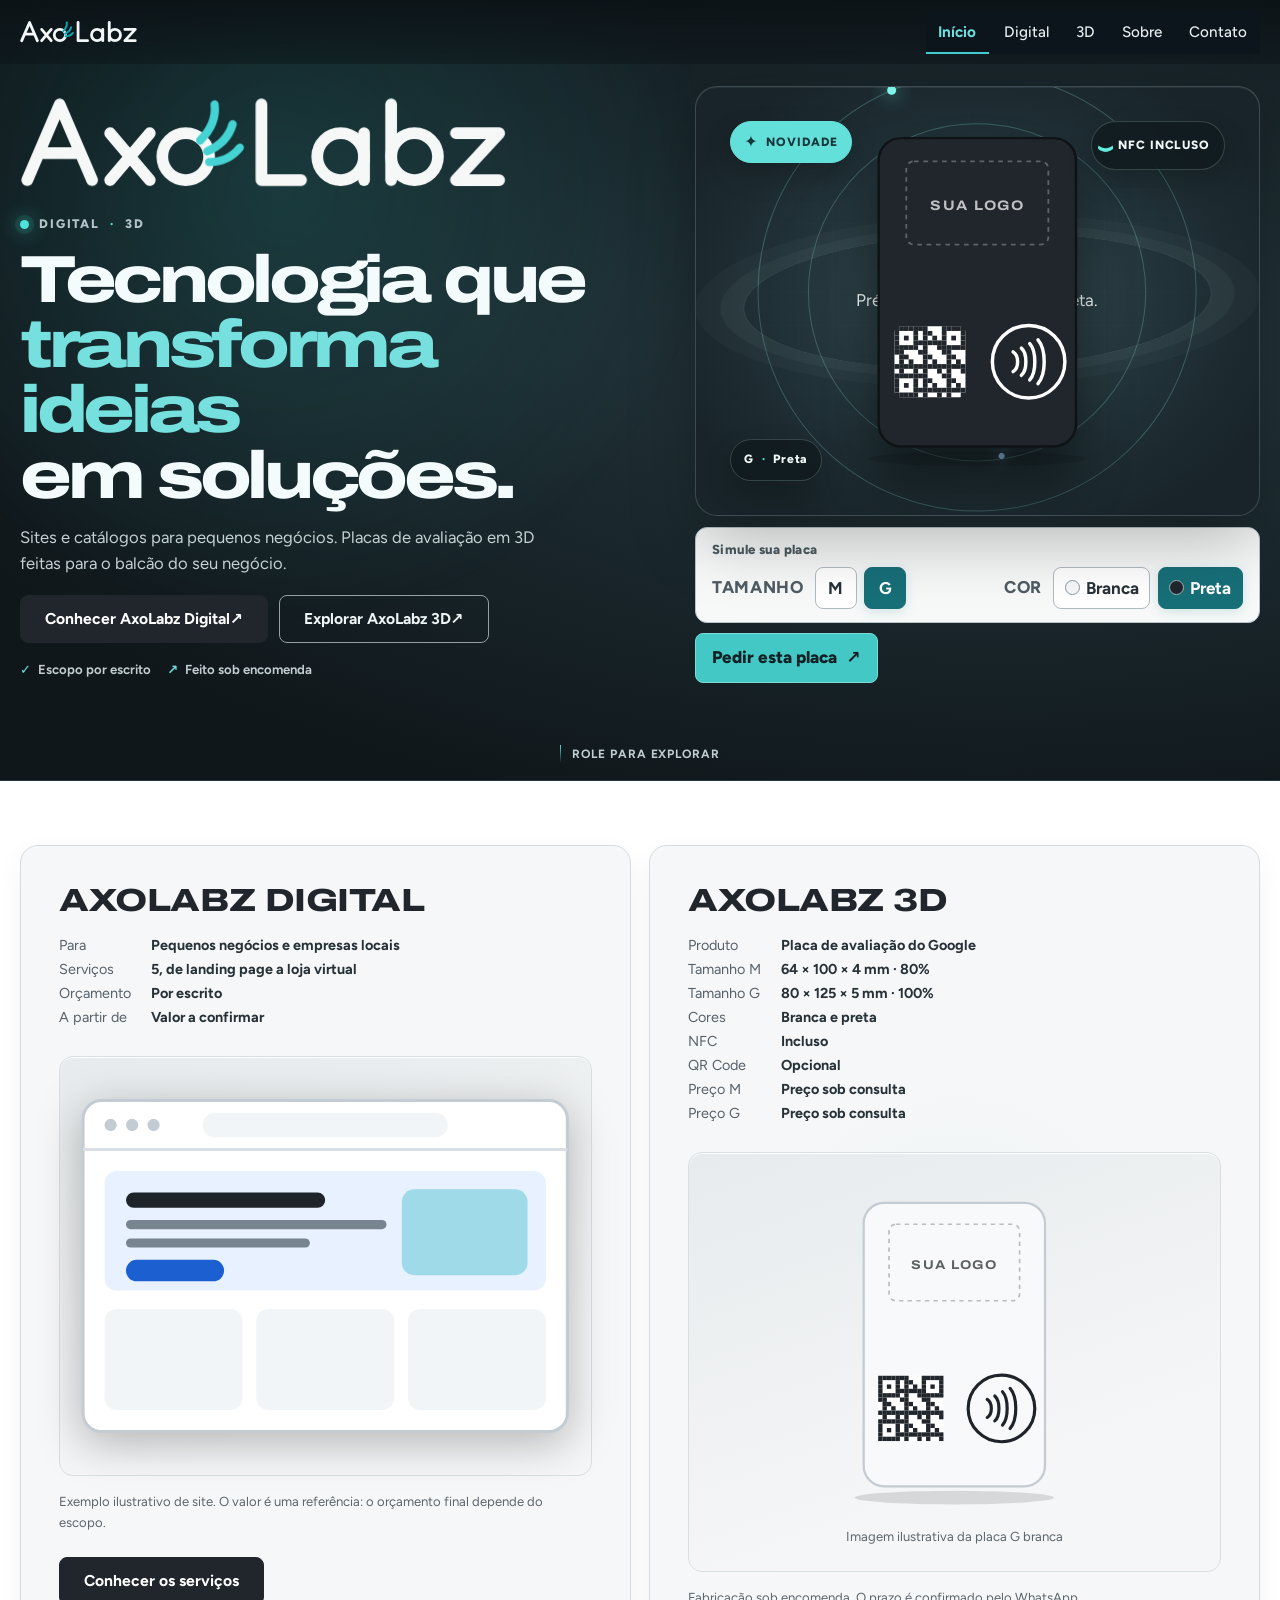
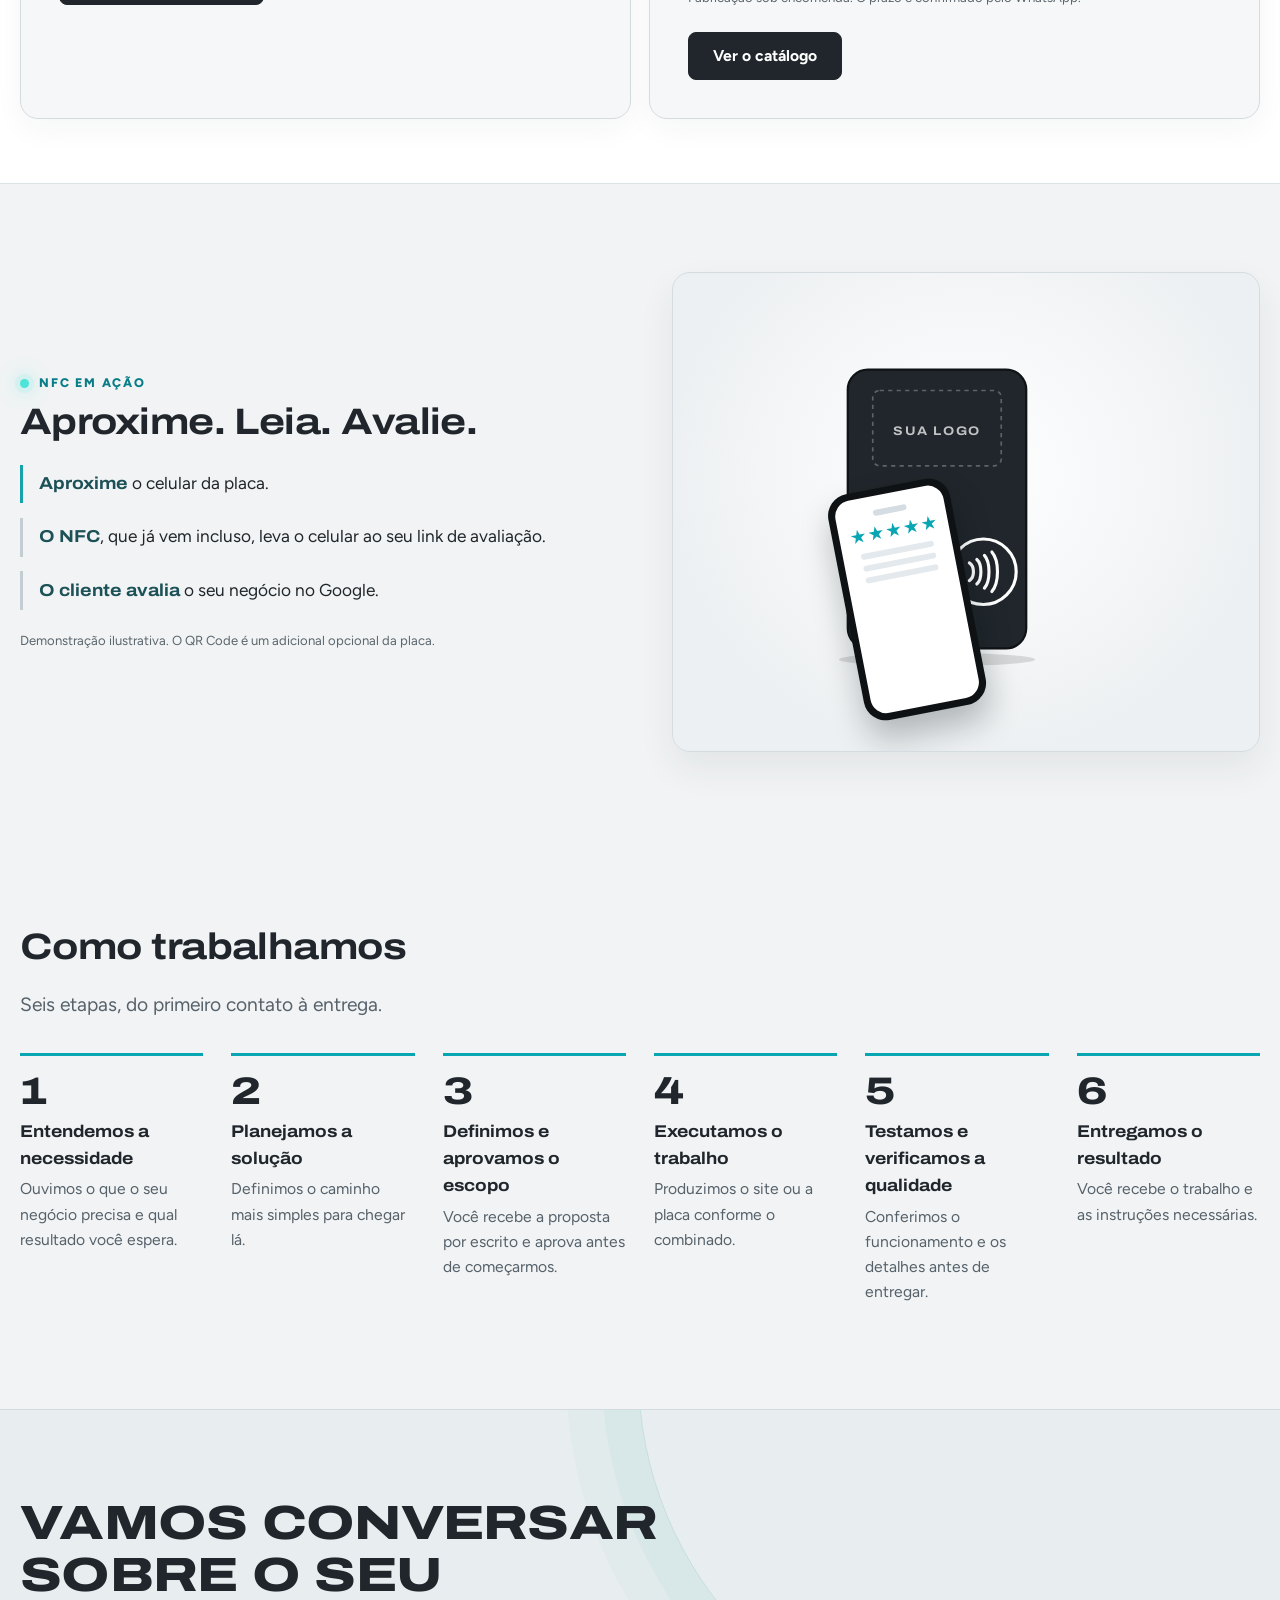
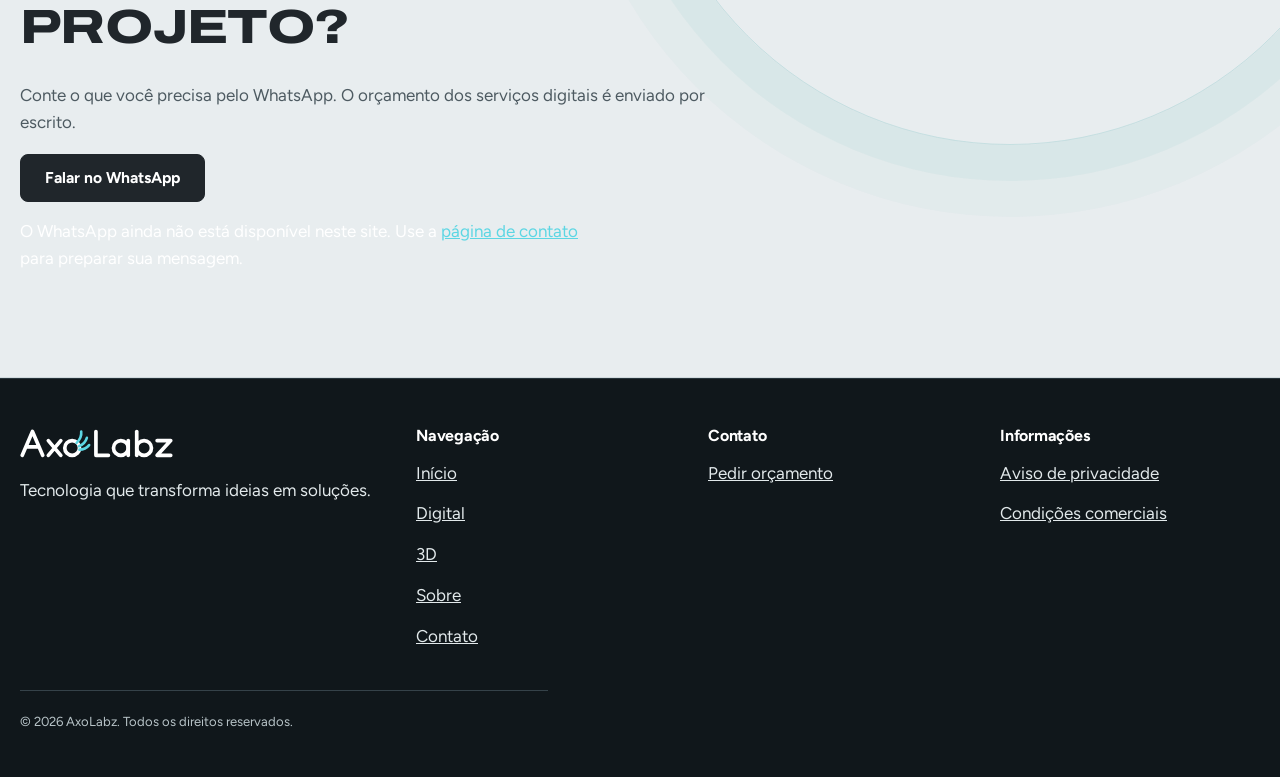
==== commit ff680c75: "Add files via upload" ====
--- a/index.html
+++ b/index.html
@@ -36,10 +36,10 @@
 <div class="product-stage">
 <div class="product-grid" aria-hidden="true"></div><div class="product-orbit orbit-one" aria-hidden="true"></div><div class="product-orbit orbit-two" aria-hidden="true"></div>
 <div class="plate-options">
-<figure class="plate-option" data-plate-option="M-branca" hidden><div data-photo="M-branca" data-alt="Placa M branca"><svg class="plate" viewBox="0 0 260 300" role="img" aria-label="Ilustração da placa M branca"><ellipse cx="130" cy="282" rx="70" ry="6" fill="#000" opacity=".12"/><rect x="66.0" y="72.0" width="128" height="200" rx="14" fill="#f7f9fa" stroke="#c3ccd3" stroke-width="2"/><g data-plate-default-copy><rect x="83.9" y="87.0" width="92.2" height="54.0" rx="5.0" fill="none" stroke="#1e2429" stroke-opacity=".28" stroke-width="1.2" stroke-dasharray="3.0 3.0"/><text x="130" y="118.9" text-anchor="middle" font-size="9.0" font-weight="700" letter-spacing="1.1" fill="#1e2429" opacity=".72">SUA LOGO</text></g><image data-plate-logo x="83.9" y="87.0" width="92.2" height="54.0" preserveAspectRatio="xMidYMid meet" style="display:none"/><g data-plate-qr-placeholder><rect x="76.2" y="194.0" width="46.1" height="46.1" rx="3.7" fill="#fff"/><g fill="#20262b"><rect x="76.24" y="194.00" width="3.07" height="3.07"/><rect x="79.31" y="194.00" width="3.07" height="3.07"/><rect x="82.38" y="194.00" width="3.07" height="3.07"/><rect x="85.46" y="194.00" width="3.07" height="3.07"/><rect x="88.53" y="194.00" width="3.07" height="3.07"/><rect x="91.60" y="194.00" width="3.07" height="3.07"/><rect x="94.67" y="194.00" width="3.07" height="3.07"/><rect x="106.96" y="194.00" width="3.07" height="3.07"/><rect x="110.03" y="194.00" width="3.07" height="3.07"/><rect x="113.10" y="194.00" width="3.07" height="3.07"/><rect x="116.18" y="194.00" width="3.07" height="3.07"/><rect x="119.25" y="194.00" width="3.07" height="3.07"/><rect x="76.24" y="197.07" width="3.07" height="3.07"/><rect x="88.53" y="197.07" width="3.07" height="3.07"/><rect x="94.67" y="197.07" width="3.07" height="3.07"/><rect x="97.74" y="197.07" width="3.07" height="3.07"/><rect x="106.96" y="197.07" width="3.07" height="3.07"/><rect x="119.25" y="197.07" width="3.07" height="3.07"/><rect x="76.24" y="200.14" width="3.07" height="3.07"/><rect x="82.38" y="200.14" width="3.07" height="3.07"/><rect x="88.53" y="200.14" width="3.07" height="3.07"/><rect x="94.67" y="200.14" width="3.07" height="3.07"/><rect x="100.82" y="200.14" width="3.07" height="3.07"/><rect x="106.96" y="200.14" width="3.07" height="3.07"/><rect x="113.10" y="200.14" width="3.07" height="3.07"/><rect x="119.25" y="200.14" width="3.07" height="3.07"/><rect x="76.24" y="203.22" width="3.07" height="3.07"/><rect x="88.53" y="203.22" width="3.07" height="3.07"/><rect x="91.60" y="203.22" width="3.07" height="3.07"/><rect x="94.67" y="203.22" width="3.07" height="3.07"/><rect x="97.74" y="203.22" width="3.07" height="3.07"/><rect x="100.82" y="203.22" width="3.07" height="3.07"/><rect x="103.89" y="203.22" width="3.07" height="3.07"/><rect x="106.96" y="203.22" width="3.07" height="3.07"/><rect x="119.25" y="203.22" width="3.07" height="3.07"/><rect x="76.24" y="206.29" width="3.07" height="3.07"/><rect x="79.31" y="206.29" width="3.07" height="3.07"/><rect x="82.38" y="206.29" width="3.07" height="3.07"/><rect x="85.46" y="206.29" width="3.07" height="3.07"/><rect x="88.53" y="206.29" width="3.07" height="3.07"/><rect x="94.67" y="206.29" width="3.07" height="3.07"/><rect x="103.89" y="206.29" width="3.07" height="3.07"/><rect x="106.96" y="206.29" width="3.07" height="3.07"/><rect x="110.03" y="206.29" width="3.07" height="3.07"/><rect x="113.10" y="206.29" width="3.07" height="3.07"/><rect x="116.18" y="206.29" width="3.07" height="3.07"/><rect x="119.25" y="206.29" width="3.07" height="3.07"/><rect x="76.24" y="209.36" width="3.07" height="3.07"/><rect x="79.31" y="209.36" width="3.07" height="3.07"/><rect x="91.60" y="209.36" width="3.07" height="3.07"/><rect x="94.67" y="209.36" width="3.07" height="3.07"/><rect x="106.96" y="209.36" width="3.07" height="3.07"/><rect x="110.03" y="209.36" width="3.07" height="3.07"/><rect x="79.31" y="212.43" width="3.07" height="3.07"/><rect x="82.38" y="212.43" width="3.07" height="3.07"/><rect x="94.67" y="212.43" width="3.07" height="3.07"/><rect x="97.74" y="212.43" width="3.07" height="3.07"/><rect x="110.03" y="212.43" width="3.07" height="3.07"/><rect x="113.10" y="212.43" width="3.07" height="3.07"/><rect x="79.31" y="215.50" width="3.07" height="3.07"/><rect x="85.46" y="215.50" width="3.07" height="3.07"/><rect x="94.67" y="215.50" width="3.07" height="3.07"/><rect x="100.82" y="215.50" width="3.07" height="3.07"/><rect x="110.03" y="215.50" width="3.07" height="3.07"/><rect x="116.18" y="215.50" width="3.07" height="3.07"/><rect x="76.24" y="218.58" width="3.07" height="3.07"/><rect x="79.31" y="218.58" width="3.07" height="3.07"/><rect x="82.38" y="218.58" width="3.07" height="3.07"/><rect x="85.46" y="218.58" width="3.07" height="3.07"/><rect x="88.53" y="218.58" width="3.07" height="3.07"/><rect x="91.60" y="218.58" width="3.07" height="3.07"/><rect x="94.67" y="218.58" width="3.07" height="3.07"/><rect x="97.74" y="218.58" width="3.07" height="3.07"/><rect x="100.82" y="218.58" width="3.07" height="3.07"/><rect x="103.89" y="218.58" width="3.07" height="3.07"/><rect x="106.96" y="218.58" width="3.07" height="3.07"/><rect x="110.03" y="218.58" width="3.07" height="3.07"/><rect x="113.10" y="218.58" width="3.07" height="3.07"/><rect x="116.18" y="218.58" width="3.07" height="3.07"/><rect x="119.25" y="218.58" width="3.07" height="3.07"/><rect x="79.31" y="221.65" width="3.07" height="3.07"/><rect x="88.53" y="221.65" width="3.07" height="3.07"/><rect x="94.67" y="221.65" width="3.07" height="3.07"/><rect x="103.89" y="221.65" width="3.07" height="3.07"/><rect x="110.03" y="221.65" width="3.07" height="3.07"/><rect x="119.25" y="221.65" width="3.07" height="3.07"/><rect x="76.24" y="224.72" width="3.07" height="3.07"/><rect x="79.31" y="224.72" width="3.07" height="3.07"/><rect x="82.38" y="224.72" width="3.07" height="3.07"/><rect x="85.46" y="224.72" width="3.07" height="3.07"/><rect x="88.53" y="224.72" width="3.07" height="3.07"/><rect x="91.60" y="224.72" width="3.07" height="3.07"/><rect x="94.67" y="224.72" width="3.07" height="3.07"/><rect x="106.96" y="224.72" width="3.07" height="3.07"/><rect x="110.03" y="224.72" width="3.07" height="3.07"/><rect x="76.24" y="227.79" width="3.07" height="3.07"/><rect x="88.53" y="227.79" width="3.07" height="3.07"/><rect x="94.67" y="227.79" width="3.07" height="3.07"/><rect x="97.74" y="227.79" width="3.07" height="3.07"/><rect x="110.03" y="227.79" width="3.07" height="3.07"/><rect x="113.10" y="227.79" width="3.07" height="3.07"/><rect x="76.24" y="230.86" width="3.07" height="3.07"/><rect x="82.38" y="230.86" width="3.07" height="3.07"/><rect x="88.53" y="230.86" width="3.07" height="3.07"/><rect x="94.67" y="230.86" width="3.07" height="3.07"/><rect x="100.82" y="230.86" width="3.07" height="3.07"/><rect x="110.03" y="230.86" width="3.07" height="3.07"/><rect x="116.18" y="230.86" width="3.07" height="3.07"/><rect x="76.24" y="233.94" width="3.07" height="3.07"/><rect x="88.53" y="233.94" width="3.07" height="3.07"/><rect x="91.60" y="233.94" width="3.07" height="3.07"/><rect x="94.67" y="233.94" width="3.07" height="3.07"/><rect x="97.74" y="233.94" width="3.07" height="3.07"/><rect x="100.82" y="233.94" width="3.07" height="3.07"/><rect x="103.89" y="233.94" width="3.07" height="3.07"/><rect x="106.96" y="233.94" width="3.07" height="3.07"/><rect x="110.03" y="233.94" width="3.07" height="3.07"/><rect x="113.10" y="233.94" width="3.07" height="3.07"/><rect x="116.18" y="233.94" width="3.07" height="3.07"/><rect x="119.25" y="233.94" width="3.07" height="3.07"/><rect x="76.24" y="237.01" width="3.07" height="3.07"/><rect x="79.31" y="237.01" width="3.07" height="3.07"/><rect x="82.38" y="237.01" width="3.07" height="3.07"/><rect x="85.46" y="237.01" width="3.07" height="3.07"/><rect x="88.53" y="237.01" width="3.07" height="3.07"/><rect x="94.67" y="237.01" width="3.07" height="3.07"/><rect x="103.89" y="237.01" width="3.07" height="3.07"/><rect x="110.03" y="237.01" width="3.07" height="3.07"/><rect x="119.25" y="237.01" width="3.07" height="3.07"/></g></g><rect data-plate-qr-bg x="76.2" y="194.0" width="46.1" height="46.1" rx="3.7" fill="#fff" style="display:none"/><image data-plate-qr x="76.2" y="194.0" width="46.1" height="46.1" preserveAspectRatio="xMidYMid meet" style="display:none"/><g data-plate-nfc-right><circle cx="163.3" cy="217.0" r="23.5" fill="none" stroke="#1e2429" stroke-width="2.2"/><g fill="none" stroke="#1e2429" stroke-width="2.2" stroke-linecap="round"><path d="M155.3 212.5 A6.0 4.5 0 0 1 155.3 221.5"/><path d="M155.3 209.0 A11.0 8.0 0 0 1 155.3 225.0"/><path d="M155.3 205.5 A16.0 11.5 0 0 1 155.3 228.5"/></g></g><g data-plate-nfc-center style="display:none"><circle cx="130.0" cy="217.0" r="23.5" fill="none" stroke="#1e2429" stroke-width="2.2"/><g fill="none" stroke="#1e2429" stroke-width="2.2" stroke-linecap="round"><path d="M122.0 212.5 A6.0 4.5 0 0 1 122.0 221.5"/><path d="M122.0 209.0 A11.0 8.0 0 0 1 122.0 225.0"/><path d="M122.0 205.5 A16.0 11.5 0 0 1 122.0 228.5"/></g></g></svg></div></figure>
-<figure class="plate-option" data-plate-option="M-preta" hidden><div data-photo="M-preta" data-alt="Placa M preta"><svg class="plate" viewBox="0 0 260 300" role="img" aria-label="Ilustração da placa M preta"><ellipse cx="130" cy="282" rx="70" ry="6" fill="#000" opacity=".12"/><rect x="66.0" y="72.0" width="128" height="200" rx="14" fill="#20262b" stroke="#0f1316" stroke-width="2"/><g data-plate-default-copy><rect x="83.9" y="87.0" width="92.2" height="54.0" rx="5.0" fill="none" stroke="#ffffff" stroke-opacity=".28" stroke-width="1.2" stroke-dasharray="3.0 3.0"/><text x="130" y="118.9" text-anchor="middle" font-size="9.0" font-weight="700" letter-spacing="1.1" fill="#ffffff" opacity=".72">SUA LOGO</text></g><image data-plate-logo x="83.9" y="87.0" width="92.2" height="54.0" preserveAspectRatio="xMidYMid meet" style="display:none"/><g data-plate-qr-placeholder><rect x="76.2" y="194.0" width="46.1" height="46.1" rx="3.7" fill="#fff"/><g fill="#20262b"><rect x="76.24" y="194.00" width="3.07" height="3.07"/><rect x="79.31" y="194.00" width="3.07" height="3.07"/><rect x="82.38" y="194.00" width="3.07" height="3.07"/><rect x="85.46" y="194.00" width="3.07" height="3.07"/><rect x="88.53" y="194.00" width="3.07" height="3.07"/><rect x="91.60" y="194.00" width="3.07" height="3.07"/><rect x="94.67" y="194.00" width="3.07" height="3.07"/><rect x="106.96" y="194.00" width="3.07" height="3.07"/><rect x="110.03" y="194.00" width="3.07" height="3.07"/><rect x="113.10" y="194.00" width="3.07" height="3.07"/><rect x="116.18" y="194.00" width="3.07" height="3.07"/><rect x="119.25" y="194.00" width="3.07" height="3.07"/><rect x="76.24" y="197.07" width="3.07" height="3.07"/><rect x="88.53" y="197.07" width="3.07" height="3.07"/><rect x="94.67" y="197.07" width="3.07" height="3.07"/><rect x="97.74" y="197.07" width="3.07" height="3.07"/><rect x="106.96" y="197.07" width="3.07" height="3.07"/><rect x="119.25" y="197.07" width="3.07" height="3.07"/><rect x="76.24" y="200.14" width="3.07" height="3.07"/><rect x="82.38" y="200.14" width="3.07" height="3.07"/><rect x="88.53" y="200.14" width="3.07" height="3.07"/><rect x="94.67" y="200.14" width="3.07" height="3.07"/><rect x="100.82" y="200.14" width="3.07" height="3.07"/><rect x="106.96" y="200.14" width="3.07" height="3.07"/><rect x="113.10" y="200.14" width="3.07" height="3.07"/><rect x="119.25" y="200.14" width="3.07" height="3.07"/><rect x="76.24" y="203.22" width="3.07" height="3.07"/><rect x="88.53" y="203.22" width="3.07" height="3.07"/><rect x="91.60" y="203.22" width="3.07" height="3.07"/><rect x="94.67" y="203.22" width="3.07" height="3.07"/><rect x="97.74" y="203.22" width="3.07" height="3.07"/><rect x="100.82" y="203.22" width="3.07" height="3.07"/><rect x="103.89" y="203.22" width="3.07" height="3.07"/><rect x="106.96" y="203.22" width="3.07" height="3.07"/><rect x="119.25" y="203.22" width="3.07" height="3.07"/><rect x="76.24" y="206.29" width="3.07" height="3.07"/><rect x="79.31" y="206.29" width="3.07" height="3.07"/><rect x="82.38" y="206.29" width="3.07" height="3.07"/><rect x="85.46" y="206.29" width="3.07" height="3.07"/><rect x="88.53" y="206.29" width="3.07" height="3.07"/><rect x="94.67" y="206.29" width="3.07" height="3.07"/><rect x="103.89" y="206.29" width="3.07" height="3.07"/><rect x="106.96" y="206.29" width="3.07" height="3.07"/><rect x="110.03" y="206.29" width="3.07" height="3.07"/><rect x="113.10" y="206.29" width="3.07" height="3.07"/><rect x="116.18" y="206.29" width="3.07" height="3.07"/><rect x="119.25" y="206.29" width="3.07" height="3.07"/><rect x="76.24" y="209.36" width="3.07" height="3.07"/><rect x="79.31" y="209.36" width="3.07" height="3.07"/><rect x="91.60" y="209.36" width="3.07" height="3.07"/><rect x="94.67" y="209.36" width="3.07" height="3.07"/><rect x="106.96" y="209.36" width="3.07" height="3.07"/><rect x="110.03" y="209.36" width="3.07" height="3.07"/><rect x="79.31" y="212.43" width="3.07" height="3.07"/><rect x="82.38" y="212.43" width="3.07" height="3.07"/><rect x="94.67" y="212.43" width="3.07" height="3.07"/><rect x="97.74" y="212.43" width="3.07" height="3.07"/><rect x="110.03" y="212.43" width="3.07" height="3.07"/><rect x="113.10" y="212.43" width="3.07" height="3.07"/><rect x="79.31" y="215.50" width="3.07" height="3.07"/><rect x="85.46" y="215.50" width="3.07" height="3.07"/><rect x="94.67" y="215.50" width="3.07" height="3.07"/><rect x="100.82" y="215.50" width="3.07" height="3.07"/><rect x="110.03" y="215.50" width="3.07" height="3.07"/><rect x="116.18" y="215.50" width="3.07" height="3.07"/><rect x="76.24" y="218.58" width="3.07" height="3.07"/><rect x="79.31" y="218.58" width="3.07" height="3.07"/><rect x="82.38" y="218.58" width="3.07" height="3.07"/><rect x="85.46" y="218.58" width="3.07" height="3.07"/><rect x="88.53" y="218.58" width="3.07" height="3.07"/><rect x="91.60" y="218.58" width="3.07" height="3.07"/><rect x="94.67" y="218.58" width="3.07" height="3.07"/><rect x="97.74" y="218.58" width="3.07" height="3.07"/><rect x="100.82" y="218.58" width="3.07" height="3.07"/><rect x="103.89" y="218.58" width="3.07" height="3.07"/><rect x="106.96" y="218.58" width="3.07" height="3.07"/><rect x="110.03" y="218.58" width="3.07" height="3.07"/><rect x="113.10" y="218.58" width="3.07" height="3.07"/><rect x="116.18" y="218.58" width="3.07" height="3.07"/><rect x="119.25" y="218.58" width="3.07" height="3.07"/><rect x="79.31" y="221.65" width="3.07" height="3.07"/><rect x="88.53" y="221.65" width="3.07" height="3.07"/><rect x="94.67" y="221.65" width="3.07" height="3.07"/><rect x="103.89" y="221.65" width="3.07" height="3.07"/><rect x="110.03" y="221.65" width="3.07" height="3.07"/><rect x="119.25" y="221.65" width="3.07" height="3.07"/><rect x="76.24" y="224.72" width="3.07" height="3.07"/><rect x="79.31" y="224.72" width="3.07" height="3.07"/><rect x="82.38" y="224.72" width="3.07" height="3.07"/><rect x="85.46" y="224.72" width="3.07" height="3.07"/><rect x="88.53" y="224.72" width="3.07" height="3.07"/><rect x="91.60" y="224.72" width="3.07" height="3.07"/><rect x="94.67" y="224.72" width="3.07" height="3.07"/><rect x="106.96" y="224.72" width="3.07" height="3.07"/><rect x="110.03" y="224.72" width="3.07" height="3.07"/><rect x="76.24" y="227.79" width="3.07" height="3.07"/><rect x="88.53" y="227.79" width="3.07" height="3.07"/><rect x="94.67" y="227.79" width="3.07" height="3.07"/><rect x="97.74" y="227.79" width="3.07" height="3.07"/><rect x="110.03" y="227.79" width="3.07" height="3.07"/><rect x="113.10" y="227.79" width="3.07" height="3.07"/><rect x="76.24" y="230.86" width="3.07" height="3.07"/><rect x="82.38" y="230.86" width="3.07" height="3.07"/><rect x="88.53" y="230.86" width="3.07" height="3.07"/><rect x="94.67" y="230.86" width="3.07" height="3.07"/><rect x="100.82" y="230.86" width="3.07" height="3.07"/><rect x="110.03" y="230.86" width="3.07" height="3.07"/><rect x="116.18" y="230.86" width="3.07" height="3.07"/><rect x="76.24" y="233.94" width="3.07" height="3.07"/><rect x="88.53" y="233.94" width="3.07" height="3.07"/><rect x="91.60" y="233.94" width="3.07" height="3.07"/><rect x="94.67" y="233.94" width="3.07" height="3.07"/><rect x="97.74" y="233.94" width="3.07" height="3.07"/><rect x="100.82" y="233.94" width="3.07" height="3.07"/><rect x="103.89" y="233.94" width="3.07" height="3.07"/><rect x="106.96" y="233.94" width="3.07" height="3.07"/><rect x="110.03" y="233.94" width="3.07" height="3.07"/><rect x="113.10" y="233.94" width="3.07" height="3.07"/><rect x="116.18" y="233.94" width="3.07" height="3.07"/><rect x="119.25" y="233.94" width="3.07" height="3.07"/><rect x="76.24" y="237.01" width="3.07" height="3.07"/><rect x="79.31" y="237.01" width="3.07" height="3.07"/><rect x="82.38" y="237.01" width="3.07" height="3.07"/><rect x="85.46" y="237.01" width="3.07" height="3.07"/><rect x="88.53" y="237.01" width="3.07" height="3.07"/><rect x="94.67" y="237.01" width="3.07" height="3.07"/><rect x="103.89" y="237.01" width="3.07" height="3.07"/><rect x="110.03" y="237.01" width="3.07" height="3.07"/><rect x="119.25" y="237.01" width="3.07" height="3.07"/></g></g><rect data-plate-qr-bg x="76.2" y="194.0" width="46.1" height="46.1" rx="3.7" fill="#fff" style="display:none"/><image data-plate-qr x="76.2" y="194.0" width="46.1" height="46.1" preserveAspectRatio="xMidYMid meet" style="display:none"/><g data-plate-nfc-right><circle cx="163.3" cy="217.0" r="23.5" fill="none" stroke="#ffffff" stroke-width="2.2"/><g fill="none" stroke="#ffffff" stroke-width="2.2" stroke-linecap="round"><path d="M155.3 212.5 A6.0 4.5 0 0 1 155.3 221.5"/><path d="M155.3 209.0 A11.0 8.0 0 0 1 155.3 225.0"/><path d="M155.3 205.5 A16.0 11.5 0 0 1 155.3 228.5"/></g></g><g data-plate-nfc-center style="display:none"><circle cx="130.0" cy="217.0" r="23.5" fill="none" stroke="#ffffff" stroke-width="2.2"/><g fill="none" stroke="#ffffff" stroke-width="2.2" stroke-linecap="round"><path d="M122.0 212.5 A6.0 4.5 0 0 1 122.0 221.5"/><path d="M122.0 209.0 A11.0 8.0 0 0 1 122.0 225.0"/><path d="M122.0 205.5 A16.0 11.5 0 0 1 122.0 228.5"/></g></g></svg></div></figure>
-<figure class="plate-option" data-plate-option="G-branca" hidden><div data-photo="G-branca" data-alt="Placa G branca"><svg class="plate" viewBox="0 0 260 300" role="img" aria-label="Ilustração da placa G branca"><ellipse cx="130" cy="282" rx="88" ry="6" fill="#000" opacity=".12"/><rect x="50.0" y="22.0" width="160" height="250" rx="18" fill="#f7f9fa" stroke="#c3ccd3" stroke-width="2"/><g data-plate-default-copy><rect x="72.4" y="40.8" width="115.2" height="67.5" rx="6.2" fill="none" stroke="#1e2429" stroke-opacity=".28" stroke-width="1.5" stroke-dasharray="3.8 3.8"/><text x="130" y="80.6" text-anchor="middle" font-size="11.2" font-weight="700" letter-spacing="1.4" fill="#1e2429" opacity=".72">SUA LOGO</text></g><image data-plate-logo x="72.4" y="40.8" width="115.2" height="67.5" preserveAspectRatio="xMidYMid meet" style="display:none"/><g data-plate-qr-placeholder><rect x="62.8" y="174.5" width="57.6" height="57.6" rx="4.6" fill="#fff"/><g fill="#20262b"><rect x="62.80" y="174.50" width="3.84" height="3.84"/><rect x="66.64" y="174.50" width="3.84" height="3.84"/><rect x="70.48" y="174.50" width="3.84" height="3.84"/><rect x="74.32" y="174.50" width="3.84" height="3.84"/><rect x="78.16" y="174.50" width="3.84" height="3.84"/><rect x="82.00" y="174.50" width="3.84" height="3.84"/><rect x="85.84" y="174.50" width="3.84" height="3.84"/><rect x="101.20" y="174.50" width="3.84" height="3.84"/><rect x="105.04" y="174.50" width="3.84" height="3.84"/><rect x="108.88" y="174.50" width="3.84" height="3.84"/><rect x="112.72" y="174.50" width="3.84" height="3.84"/><rect x="116.56" y="174.50" width="3.84" height="3.84"/><rect x="62.80" y="178.34" width="3.84" height="3.84"/><rect x="78.16" y="178.34" width="3.84" height="3.84"/><rect x="85.84" y="178.34" width="3.84" height="3.84"/><rect x="89.68" y="178.34" width="3.84" height="3.84"/><rect x="101.20" y="178.34" width="3.84" height="3.84"/><rect x="116.56" y="178.34" width="3.84" height="3.84"/><rect x="62.80" y="182.18" width="3.84" height="3.84"/><rect x="70.48" y="182.18" width="3.84" height="3.84"/><rect x="78.16" y="182.18" width="3.84" height="3.84"/><rect x="85.84" y="182.18" width="3.84" height="3.84"/><rect x="93.52" y="182.18" width="3.84" height="3.84"/><rect x="101.20" y="182.18" width="3.84" height="3.84"/><rect x="108.88" y="182.18" width="3.84" height="3.84"/><rect x="116.56" y="182.18" width="3.84" height="3.84"/><rect x="62.80" y="186.02" width="3.84" height="3.84"/><rect x="78.16" y="186.02" width="3.84" height="3.84"/><rect x="82.00" y="186.02" width="3.84" height="3.84"/><rect x="85.84" y="186.02" width="3.84" height="3.84"/><rect x="89.68" y="186.02" width="3.84" height="3.84"/><rect x="93.52" y="186.02" width="3.84" height="3.84"/><rect x="97.36" y="186.02" width="3.84" height="3.84"/><rect x="101.20" y="186.02" width="3.84" height="3.84"/><rect x="116.56" y="186.02" width="3.84" height="3.84"/><rect x="62.80" y="189.86" width="3.84" height="3.84"/><rect x="66.64" y="189.86" width="3.84" height="3.84"/><rect x="70.48" y="189.86" width="3.84" height="3.84"/><rect x="74.32" y="189.86" width="3.84" height="3.84"/><rect x="78.16" y="189.86" width="3.84" height="3.84"/><rect x="85.84" y="189.86" width="3.84" height="3.84"/><rect x="97.36" y="189.86" width="3.84" height="3.84"/><rect x="101.20" y="189.86" width="3.84" height="3.84"/><rect x="105.04" y="189.86" width="3.84" height="3.84"/><rect x="108.88" y="189.86" width="3.84" height="3.84"/><rect x="112.72" y="189.86" width="3.84" height="3.84"/><rect x="116.56" y="189.86" width="3.84" height="3.84"/><rect x="62.80" y="193.70" width="3.84" height="3.84"/><rect x="66.64" y="193.70" width="3.84" height="3.84"/><rect x="82.00" y="193.70" width="3.84" height="3.84"/><rect x="85.84" y="193.70" width="3.84" height="3.84"/><rect x="101.20" y="193.70" width="3.84" height="3.84"/><rect x="105.04" y="193.70" width="3.84" height="3.84"/><rect x="66.64" y="197.54" width="3.84" height="3.84"/><rect x="70.48" y="197.54" width="3.84" height="3.84"/><rect x="85.84" y="197.54" width="3.84" height="3.84"/><rect x="89.68" y="197.54" width="3.84" height="3.84"/><rect x="105.04" y="197.54" width="3.84" height="3.84"/><rect x="108.88" y="197.54" width="3.84" height="3.84"/><rect x="66.64" y="201.38" width="3.84" height="3.84"/><rect x="74.32" y="201.38" width="3.84" height="3.84"/><rect x="85.84" y="201.38" width="3.84" height="3.84"/><rect x="93.52" y="201.38" width="3.84" height="3.84"/><rect x="105.04" y="201.38" width="3.84" height="3.84"/><rect x="112.72" y="201.38" width="3.84" height="3.84"/><rect x="62.80" y="205.22" width="3.84" height="3.84"/><rect x="66.64" y="205.22" width="3.84" height="3.84"/><rect x="70.48" y="205.22" width="3.84" height="3.84"/><rect x="74.32" y="205.22" width="3.84" height="3.84"/><rect x="78.16" y="205.22" width="3.84" height="3.84"/><rect x="82.00" y="205.22" width="3.84" height="3.84"/><rect x="85.84" y="205.22" width="3.84" height="3.84"/><rect x="89.68" y="205.22" width="3.84" height="3.84"/><rect x="93.52" y="205.22" width="3.84" height="3.84"/><rect x="97.36" y="205.22" width="3.84" height="3.84"/><rect x="101.20" y="205.22" width="3.84" height="3.84"/><rect x="105.04" y="205.22" width="3.84" height="3.84"/><rect x="108.88" y="205.22" width="3.84" height="3.84"/><rect x="112.72" y="205.22" width="3.84" height="3.84"/><rect x="116.56" y="205.22" width="3.84" height="3.84"/><rect x="66.64" y="209.06" width="3.84" height="3.84"/><rect x="78.16" y="209.06" width="3.84" height="3.84"/><rect x="85.84" y="209.06" width="3.84" height="3.84"/><rect x="97.36" y="209.06" width="3.84" height="3.84"/><rect x="105.04" y="209.06" width="3.84" height="3.84"/><rect x="116.56" y="209.06" width="3.84" height="3.84"/><rect x="62.80" y="212.90" width="3.84" height="3.84"/><rect x="66.64" y="212.90" width="3.84" height="3.84"/><rect x="70.48" y="212.90" width="3.84" height="3.84"/><rect x="74.32" y="212.90" width="3.84" height="3.84"/><rect x="78.16" y="212.90" width="3.84" height="3.84"/><rect x="82.00" y="212.90" width="3.84" height="3.84"/><rect x="85.84" y="212.90" width="3.84" height="3.84"/><rect x="101.20" y="212.90" width="3.84" height="3.84"/><rect x="105.04" y="212.90" width="3.84" height="3.84"/><rect x="62.80" y="216.74" width="3.84" height="3.84"/><rect x="78.16" y="216.74" width="3.84" height="3.84"/><rect x="85.84" y="216.74" width="3.84" height="3.84"/><rect x="89.68" y="216.74" width="3.84" height="3.84"/><rect x="105.04" y="216.74" width="3.84" height="3.84"/><rect x="108.88" y="216.74" width="3.84" height="3.84"/><rect x="62.80" y="220.58" width="3.84" height="3.84"/><rect x="70.48" y="220.58" width="3.84" height="3.84"/><rect x="78.16" y="220.58" width="3.84" height="3.84"/><rect x="85.84" y="220.58" width="3.84" height="3.84"/><rect x="93.52" y="220.58" width="3.84" height="3.84"/><rect x="105.04" y="220.58" width="3.84" height="3.84"/><rect x="112.72" y="220.58" width="3.84" height="3.84"/><rect x="62.80" y="224.42" width="3.84" height="3.84"/><rect x="78.16" y="224.42" width="3.84" height="3.84"/><rect x="82.00" y="224.42" width="3.84" height="3.84"/><rect x="85.84" y="224.42" width="3.84" height="3.84"/><rect x="89.68" y="224.42" width="3.84" height="3.84"/><rect x="93.52" y="224.42" width="3.84" height="3.84"/><rect x="97.36" y="224.42" width="3.84" height="3.84"/><rect x="101.20" y="224.42" width="3.84" height="3.84"/><rect x="105.04" y="224.42" width="3.84" height="3.84"/><rect x="108.88" y="224.42" width="3.84" height="3.84"/><rect x="112.72" y="224.42" width="3.84" height="3.84"/><rect x="116.56" y="224.42" width="3.84" height="3.84"/><rect x="62.80" y="228.26" width="3.84" height="3.84"/><rect x="66.64" y="228.26" width="3.84" height="3.84"/><rect x="70.48" y="228.26" width="3.84" height="3.84"/><rect x="74.32" y="228.26" width="3.84" height="3.84"/><rect x="78.16" y="228.26" width="3.84" height="3.84"/><rect x="85.84" y="228.26" width="3.84" height="3.84"/><rect x="97.36" y="228.26" width="3.84" height="3.84"/><rect x="105.04" y="228.26" width="3.84" height="3.84"/><rect x="116.56" y="228.26" width="3.84" height="3.84"/></g></g><rect data-plate-qr-bg x="62.8" y="174.5" width="57.6" height="57.6" rx="4.6" fill="#fff" style="display:none"/><image data-plate-qr x="62.8" y="174.5" width="57.6" height="57.6" preserveAspectRatio="xMidYMid meet" style="display:none"/><g data-plate-nfc-right><circle cx="171.6" cy="203.3" r="29.4" fill="none" stroke="#1e2429" stroke-width="2.8"/><g fill="none" stroke="#1e2429" stroke-width="2.8" stroke-linecap="round"><path d="M161.6 197.7 A7.5 5.6 0 0 1 161.6 208.9"/><path d="M161.6 193.3 A13.8 10.0 0 0 1 161.6 213.3"/><path d="M161.6 188.9 A20.0 14.4 0 0 1 161.6 217.7"/></g></g><g data-plate-nfc-center style="display:none"><circle cx="130.0" cy="203.3" r="29.4" fill="none" stroke="#1e2429" stroke-width="2.8"/><g fill="none" stroke="#1e2429" stroke-width="2.8" stroke-linecap="round"><path d="M120.0 197.7 A7.5 5.6 0 0 1 120.0 208.9"/><path d="M120.0 193.3 A13.8 10.0 0 0 1 120.0 213.3"/><path d="M120.0 188.9 A20.0 14.4 0 0 1 120.0 217.7"/></g></g></svg></div></figure>
-<figure class="plate-option is-active" data-plate-option="G-preta"><div data-photo="G-preta" data-alt="Placa G preta"><svg class="plate" viewBox="0 0 260 300" role="img" aria-label="Ilustração da placa G preta"><ellipse cx="130" cy="282" rx="88" ry="6" fill="#000" opacity=".12"/><rect x="50.0" y="22.0" width="160" height="250" rx="18" fill="#20262b" stroke="#0f1316" stroke-width="2"/><g data-plate-default-copy><rect x="72.4" y="40.8" width="115.2" height="67.5" rx="6.2" fill="none" stroke="#ffffff" stroke-opacity=".28" stroke-width="1.5" stroke-dasharray="3.8 3.8"/><text x="130" y="80.6" text-anchor="middle" font-size="11.2" font-weight="700" letter-spacing="1.4" fill="#ffffff" opacity=".72">SUA LOGO</text></g><image data-plate-logo x="72.4" y="40.8" width="115.2" height="67.5" preserveAspectRatio="xMidYMid meet" style="display:none"/><g data-plate-qr-placeholder><rect x="62.8" y="174.5" width="57.6" height="57.6" rx="4.6" fill="#fff"/><g fill="#20262b"><rect x="62.80" y="174.50" width="3.84" height="3.84"/><rect x="66.64" y="174.50" width="3.84" height="3.84"/><rect x="70.48" y="174.50" width="3.84" height="3.84"/><rect x="74.32" y="174.50" width="3.84" height="3.84"/><rect x="78.16" y="174.50" width="3.84" height="3.84"/><rect x="82.00" y="174.50" width="3.84" height="3.84"/><rect x="85.84" y="174.50" width="3.84" height="3.84"/><rect x="101.20" y="174.50" width="3.84" height="3.84"/><rect x="105.04" y="174.50" width="3.84" height="3.84"/><rect x="108.88" y="174.50" width="3.84" height="3.84"/><rect x="112.72" y="174.50" width="3.84" height="3.84"/><rect x="116.56" y="174.50" width="3.84" height="3.84"/><rect x="62.80" y="178.34" width="3.84" height="3.84"/><rect x="78.16" y="178.34" width="3.84" height="3.84"/><rect x="85.84" y="178.34" width="3.84" height="3.84"/><rect x="89.68" y="178.34" width="3.84" height="3.84"/><rect x="101.20" y="178.34" width="3.84" height="3.84"/><rect x="116.56" y="178.34" width="3.84" height="3.84"/><rect x="62.80" y="182.18" width="3.84" height="3.84"/><rect x="70.48" y="182.18" width="3.84" height="3.84"/><rect x="78.16" y="182.18" width="3.84" height="3.84"/><rect x="85.84" y="182.18" width="3.84" height="3.84"/><rect x="93.52" y="182.18" width="3.84" height="3.84"/><rect x="101.20" y="182.18" width="3.84" height="3.84"/><rect x="108.88" y="182.18" width="3.84" height="3.84"/><rect x="116.56" y="182.18" width="3.84" height="3.84"/><rect x="62.80" y="186.02" width="3.84" height="3.84"/><rect x="78.16" y="186.02" width="3.84" height="3.84"/><rect x="82.00" y="186.02" width="3.84" height="3.84"/><rect x="85.84" y="186.02" width="3.84" height="3.84"/><rect x="89.68" y="186.02" width="3.84" height="3.84"/><rect x="93.52" y="186.02" width="3.84" height="3.84"/><rect x="97.36" y="186.02" width="3.84" height="3.84"/><rect x="101.20" y="186.02" width="3.84" height="3.84"/><rect x="116.56" y="186.02" width="3.84" height="3.84"/><rect x="62.80" y="189.86" width="3.84" height="3.84"/><rect x="66.64" y="189.86" width="3.84" height="3.84"/><rect x="70.48" y="189.86" width="3.84" height="3.84"/><rect x="74.32" y="189.86" width="3.84" height="3.84"/><rect x="78.16" y="189.86" width="3.84" height="3.84"/><rect x="85.84" y="189.86" width="3.84" height="3.84"/><rect x="97.36" y="189.86" width="3.84" height="3.84"/><rect x="101.20" y="189.86" width="3.84" height="3.84"/><rect x="105.04" y="189.86" width="3.84" height="3.84"/><rect x="108.88" y="189.86" width="3.84" height="3.84"/><rect x="112.72" y="189.86" width="3.84" height="3.84"/><rect x="116.56" y="189.86" width="3.84" height="3.84"/><rect x="62.80" y="193.70" width="3.84" height="3.84"/><rect x="66.64" y="193.70" width="3.84" height="3.84"/><rect x="82.00" y="193.70" width="3.84" height="3.84"/><rect x="85.84" y="193.70" width="3.84" height="3.84"/><rect x="101.20" y="193.70" width="3.84" height="3.84"/><rect x="105.04" y="193.70" width="3.84" height="3.84"/><rect x="66.64" y="197.54" width="3.84" height="3.84"/><rect x="70.48" y="197.54" width="3.84" height="3.84"/><rect x="85.84" y="197.54" width="3.84" height="3.84"/><rect x="89.68" y="197.54" width="3.84" height="3.84"/><rect x="105.04" y="197.54" width="3.84" height="3.84"/><rect x="108.88" y="197.54" width="3.84" height="3.84"/><rect x="66.64" y="201.38" width="3.84" height="3.84"/><rect x="74.32" y="201.38" width="3.84" height="3.84"/><rect x="85.84" y="201.38" width="3.84" height="3.84"/><rect x="93.52" y="201.38" width="3.84" height="3.84"/><rect x="105.04" y="201.38" width="3.84" height="3.84"/><rect x="112.72" y="201.38" width="3.84" height="3.84"/><rect x="62.80" y="205.22" width="3.84" height="3.84"/><rect x="66.64" y="205.22" width="3.84" height="3.84"/><rect x="70.48" y="205.22" width="3.84" height="3.84"/><rect x="74.32" y="205.22" width="3.84" height="3.84"/><rect x="78.16" y="205.22" width="3.84" height="3.84"/><rect x="82.00" y="205.22" width="3.84" height="3.84"/><rect x="85.84" y="205.22" width="3.84" height="3.84"/><rect x="89.68" y="205.22" width="3.84" height="3.84"/><rect x="93.52" y="205.22" width="3.84" height="3.84"/><rect x="97.36" y="205.22" width="3.84" height="3.84"/><rect x="101.20" y="205.22" width="3.84" height="3.84"/><rect x="105.04" y="205.22" width="3.84" height="3.84"/><rect x="108.88" y="205.22" width="3.84" height="3.84"/><rect x="112.72" y="205.22" width="3.84" height="3.84"/><rect x="116.56" y="205.22" width="3.84" height="3.84"/><rect x="66.64" y="209.06" width="3.84" height="3.84"/><rect x="78.16" y="209.06" width="3.84" height="3.84"/><rect x="85.84" y="209.06" width="3.84" height="3.84"/><rect x="97.36" y="209.06" width="3.84" height="3.84"/><rect x="105.04" y="209.06" width="3.84" height="3.84"/><rect x="116.56" y="209.06" width="3.84" height="3.84"/><rect x="62.80" y="212.90" width="3.84" height="3.84"/><rect x="66.64" y="212.90" width="3.84" height="3.84"/><rect x="70.48" y="212.90" width="3.84" height="3.84"/><rect x="74.32" y="212.90" width="3.84" height="3.84"/><rect x="78.16" y="212.90" width="3.84" height="3.84"/><rect x="82.00" y="212.90" width="3.84" height="3.84"/><rect x="85.84" y="212.90" width="3.84" height="3.84"/><rect x="101.20" y="212.90" width="3.84" height="3.84"/><rect x="105.04" y="212.90" width="3.84" height="3.84"/><rect x="62.80" y="216.74" width="3.84" height="3.84"/><rect x="78.16" y="216.74" width="3.84" height="3.84"/><rect x="85.84" y="216.74" width="3.84" height="3.84"/><rect x="89.68" y="216.74" width="3.84" height="3.84"/><rect x="105.04" y="216.74" width="3.84" height="3.84"/><rect x="108.88" y="216.74" width="3.84" height="3.84"/><rect x="62.80" y="220.58" width="3.84" height="3.84"/><rect x="70.48" y="220.58" width="3.84" height="3.84"/><rect x="78.16" y="220.58" width="3.84" height="3.84"/><rect x="85.84" y="220.58" width="3.84" height="3.84"/><rect x="93.52" y="220.58" width="3.84" height="3.84"/><rect x="105.04" y="220.58" width="3.84" height="3.84"/><rect x="112.72" y="220.58" width="3.84" height="3.84"/><rect x="62.80" y="224.42" width="3.84" height="3.84"/><rect x="78.16" y="224.42" width="3.84" height="3.84"/><rect x="82.00" y="224.42" width="3.84" height="3.84"/><rect x="85.84" y="224.42" width="3.84" height="3.84"/><rect x="89.68" y="224.42" width="3.84" height="3.84"/><rect x="93.52" y="224.42" width="3.84" height="3.84"/><rect x="97.36" y="224.42" width="3.84" height="3.84"/><rect x="101.20" y="224.42" width="3.84" height="3.84"/><rect x="105.04" y="224.42" width="3.84" height="3.84"/><rect x="108.88" y="224.42" width="3.84" height="3.84"/><rect x="112.72" y="224.42" width="3.84" height="3.84"/><rect x="116.56" y="224.42" width="3.84" height="3.84"/><rect x="62.80" y="228.26" width="3.84" height="3.84"/><rect x="66.64" y="228.26" width="3.84" height="3.84"/><rect x="70.48" y="228.26" width="3.84" height="3.84"/><rect x="74.32" y="228.26" width="3.84" height="3.84"/><rect x="78.16" y="228.26" width="3.84" height="3.84"/><rect x="85.84" y="228.26" width="3.84" height="3.84"/><rect x="97.36" y="228.26" width="3.84" height="3.84"/><rect x="105.04" y="228.26" width="3.84" height="3.84"/><rect x="116.56" y="228.26" width="3.84" height="3.84"/></g></g><rect data-plate-qr-bg x="62.8" y="174.5" width="57.6" height="57.6" rx="4.6" fill="#fff" style="display:none"/><image data-plate-qr x="62.8" y="174.5" width="57.6" height="57.6" preserveAspectRatio="xMidYMid meet" style="display:none"/><g data-plate-nfc-right><circle cx="171.6" cy="203.3" r="29.4" fill="none" stroke="#ffffff" stroke-width="2.8"/><g fill="none" stroke="#ffffff" stroke-width="2.8" stroke-linecap="round"><path d="M161.6 197.7 A7.5 5.6 0 0 1 161.6 208.9"/><path d="M161.6 193.3 A13.8 10.0 0 0 1 161.6 213.3"/><path d="M161.6 188.9 A20.0 14.4 0 0 1 161.6 217.7"/></g></g><g data-plate-nfc-center style="display:none"><circle cx="130.0" cy="203.3" r="29.4" fill="none" stroke="#ffffff" stroke-width="2.8"/><g fill="none" stroke="#ffffff" stroke-width="2.8" stroke-linecap="round"><path d="M120.0 197.7 A7.5 5.6 0 0 1 120.0 208.9"/><path d="M120.0 193.3 A13.8 10.0 0 0 1 120.0 213.3"/><path d="M120.0 188.9 A20.0 14.4 0 0 1 120.0 217.7"/></g></g></svg></div></figure>
+<figure class="plate-option" data-plate-option="M-branca" hidden><div data-photo="M-branca" data-alt="Placa M branca"><svg class="plate" viewBox="0 0 260 300" role="img" aria-label="Ilustração da placa M branca"><ellipse cx="130" cy="282" rx="70" ry="6" fill="#000" opacity=".12"/><rect x="66.0" y="72.0" width="128" height="200" rx="14" fill="#f7f9fa" stroke="#c3ccd3" stroke-width="2"/><g data-plate-default-copy><rect x="83.9" y="87.0" width="92.2" height="54.0" rx="5.0" fill="none" stroke="#1e2429" stroke-opacity=".28" stroke-width="1.2" stroke-dasharray="3.0 3.0"/><text x="130" y="118.9" text-anchor="middle" font-size="9.0" font-weight="700" letter-spacing="1.1" fill="#1e2429" opacity=".72">SUA LOGO</text></g><image data-plate-logo x="83.9" y="87.0" width="92.2" height="54.0" preserveAspectRatio="xMidYMid meet" style="display:none"/><g data-plate-qr-placeholder><rect x="76.2" y="194.0" width="46.1" height="46.1" rx="3.7" fill="#fff"/><g fill="#20262b"><rect x="76.24" y="194.00" width="3.07" height="3.07"/><rect x="79.31" y="194.00" width="3.07" height="3.07"/><rect x="82.38" y="194.00" width="3.07" height="3.07"/><rect x="85.46" y="194.00" width="3.07" height="3.07"/><rect x="88.53" y="194.00" width="3.07" height="3.07"/><rect x="91.60" y="194.00" width="3.07" height="3.07"/><rect x="94.67" y="194.00" width="3.07" height="3.07"/><rect x="106.96" y="194.00" width="3.07" height="3.07"/><rect x="110.03" y="194.00" width="3.07" height="3.07"/><rect x="113.10" y="194.00" width="3.07" height="3.07"/><rect x="116.18" y="194.00" width="3.07" height="3.07"/><rect x="119.25" y="194.00" width="3.07" height="3.07"/><rect x="76.24" y="197.07" width="3.07" height="3.07"/><rect x="88.53" y="197.07" width="3.07" height="3.07"/><rect x="94.67" y="197.07" width="3.07" height="3.07"/><rect x="97.74" y="197.07" width="3.07" height="3.07"/><rect x="106.96" y="197.07" width="3.07" height="3.07"/><rect x="119.25" y="197.07" width="3.07" height="3.07"/><rect x="76.24" y="200.14" width="3.07" height="3.07"/><rect x="82.38" y="200.14" width="3.07" height="3.07"/><rect x="88.53" y="200.14" width="3.07" height="3.07"/><rect x="94.67" y="200.14" width="3.07" height="3.07"/><rect x="100.82" y="200.14" width="3.07" height="3.07"/><rect x="106.96" y="200.14" width="3.07" height="3.07"/><rect x="113.10" y="200.14" width="3.07" height="3.07"/><rect x="119.25" y="200.14" width="3.07" height="3.07"/><rect x="76.24" y="203.22" width="3.07" height="3.07"/><rect x="88.53" y="203.22" width="3.07" height="3.07"/><rect x="91.60" y="203.22" width="3.07" height="3.07"/><rect x="94.67" y="203.22" width="3.07" height="3.07"/><rect x="97.74" y="203.22" width="3.07" height="3.07"/><rect x="100.82" y="203.22" width="3.07" height="3.07"/><rect x="103.89" y="203.22" width="3.07" height="3.07"/><rect x="106.96" y="203.22" width="3.07" height="3.07"/><rect x="119.25" y="203.22" width="3.07" height="3.07"/><rect x="76.24" y="206.29" width="3.07" height="3.07"/><rect x="79.31" y="206.29" width="3.07" height="3.07"/><rect x="82.38" y="206.29" width="3.07" height="3.07"/><rect x="85.46" y="206.29" width="3.07" height="3.07"/><rect x="88.53" y="206.29" width="3.07" height="3.07"/><rect x="94.67" y="206.29" width="3.07" height="3.07"/><rect x="103.89" y="206.29" width="3.07" height="3.07"/><rect x="106.96" y="206.29" width="3.07" height="3.07"/><rect x="110.03" y="206.29" width="3.07" height="3.07"/><rect x="113.10" y="206.29" width="3.07" height="3.07"/><rect x="116.18" y="206.29" width="3.07" height="3.07"/><rect x="119.25" y="206.29" width="3.07" height="3.07"/><rect x="76.24" y="209.36" width="3.07" height="3.07"/><rect x="79.31" y="209.36" width="3.07" height="3.07"/><rect x="91.60" y="209.36" width="3.07" height="3.07"/><rect x="94.67" y="209.36" width="3.07" height="3.07"/><rect x="106.96" y="209.36" width="3.07" height="3.07"/><rect x="110.03" y="209.36" width="3.07" height="3.07"/><rect x="79.31" y="212.43" width="3.07" height="3.07"/><rect x="82.38" y="212.43" width="3.07" height="3.07"/><rect x="94.67" y="212.43" width="3.07" height="3.07"/><rect x="97.74" y="212.43" width="3.07" height="3.07"/><rect x="110.03" y="212.43" width="3.07" height="3.07"/><rect x="113.10" y="212.43" width="3.07" height="3.07"/><rect x="79.31" y="215.50" width="3.07" height="3.07"/><rect x="85.46" y="215.50" width="3.07" height="3.07"/><rect x="94.67" y="215.50" width="3.07" height="3.07"/><rect x="100.82" y="215.50" width="3.07" height="3.07"/><rect x="110.03" y="215.50" width="3.07" height="3.07"/><rect x="116.18" y="215.50" width="3.07" height="3.07"/><rect x="76.24" y="218.58" width="3.07" height="3.07"/><rect x="79.31" y="218.58" width="3.07" height="3.07"/><rect x="82.38" y="218.58" width="3.07" height="3.07"/><rect x="85.46" y="218.58" width="3.07" height="3.07"/><rect x="88.53" y="218.58" width="3.07" height="3.07"/><rect x="91.60" y="218.58" width="3.07" height="3.07"/><rect x="94.67" y="218.58" width="3.07" height="3.07"/><rect x="97.74" y="218.58" width="3.07" height="3.07"/><rect x="100.82" y="218.58" width="3.07" height="3.07"/><rect x="103.89" y="218.58" width="3.07" height="3.07"/><rect x="106.96" y="218.58" width="3.07" height="3.07"/><rect x="110.03" y="218.58" width="3.07" height="3.07"/><rect x="113.10" y="218.58" width="3.07" height="3.07"/><rect x="116.18" y="218.58" width="3.07" height="3.07"/><rect x="119.25" y="218.58" width="3.07" height="3.07"/><rect x="79.31" y="221.65" width="3.07" height="3.07"/><rect x="88.53" y="221.65" width="3.07" height="3.07"/><rect x="94.67" y="221.65" width="3.07" height="3.07"/><rect x="103.89" y="221.65" width="3.07" height="3.07"/><rect x="110.03" y="221.65" width="3.07" height="3.07"/><rect x="119.25" y="221.65" width="3.07" height="3.07"/><rect x="76.24" y="224.72" width="3.07" height="3.07"/><rect x="79.31" y="224.72" width="3.07" height="3.07"/><rect x="82.38" y="224.72" width="3.07" height="3.07"/><rect x="85.46" y="224.72" width="3.07" height="3.07"/><rect x="88.53" y="224.72" width="3.07" height="3.07"/><rect x="91.60" y="224.72" width="3.07" height="3.07"/><rect x="94.67" y="224.72" width="3.07" height="3.07"/><rect x="106.96" y="224.72" width="3.07" height="3.07"/><rect x="110.03" y="224.72" width="3.07" height="3.07"/><rect x="76.24" y="227.79" width="3.07" height="3.07"/><rect x="88.53" y="227.79" width="3.07" height="3.07"/><rect x="94.67" y="227.79" width="3.07" height="3.07"/><rect x="97.74" y="227.79" width="3.07" height="3.07"/><rect x="110.03" y="227.79" width="3.07" height="3.07"/><rect x="113.10" y="227.79" width="3.07" height="3.07"/><rect x="76.24" y="230.86" width="3.07" height="3.07"/><rect x="82.38" y="230.86" width="3.07" height="3.07"/><rect x="88.53" y="230.86" width="3.07" height="3.07"/><rect x="94.67" y="230.86" width="3.07" height="3.07"/><rect x="100.82" y="230.86" width="3.07" height="3.07"/><rect x="110.03" y="230.86" width="3.07" height="3.07"/><rect x="116.18" y="230.86" width="3.07" height="3.07"/><rect x="76.24" y="233.94" width="3.07" height="3.07"/><rect x="88.53" y="233.94" width="3.07" height="3.07"/><rect x="91.60" y="233.94" width="3.07" height="3.07"/><rect x="94.67" y="233.94" width="3.07" height="3.07"/><rect x="97.74" y="233.94" width="3.07" height="3.07"/><rect x="100.82" y="233.94" width="3.07" height="3.07"/><rect x="103.89" y="233.94" width="3.07" height="3.07"/><rect x="106.96" y="233.94" width="3.07" height="3.07"/><rect x="110.03" y="233.94" width="3.07" height="3.07"/><rect x="113.10" y="233.94" width="3.07" height="3.07"/><rect x="116.18" y="233.94" width="3.07" height="3.07"/><rect x="119.25" y="233.94" width="3.07" height="3.07"/><rect x="76.24" y="237.01" width="3.07" height="3.07"/><rect x="79.31" y="237.01" width="3.07" height="3.07"/><rect x="82.38" y="237.01" width="3.07" height="3.07"/><rect x="85.46" y="237.01" width="3.07" height="3.07"/><rect x="88.53" y="237.01" width="3.07" height="3.07"/><rect x="94.67" y="237.01" width="3.07" height="3.07"/><rect x="103.89" y="237.01" width="3.07" height="3.07"/><rect x="110.03" y="237.01" width="3.07" height="3.07"/><rect x="119.25" y="237.01" width="3.07" height="3.07"/></g></g><rect data-plate-qr-bg x="76.2" y="194.0" width="46.1" height="46.1" rx="3.7" fill="#fff" style="display:none"/><image data-plate-qr x="76.2" y="194.0" width="46.1" height="46.1" preserveAspectRatio="xMidYMid meet" style="display:none"/><g data-plate-nfc-right><circle cx="163.3" cy="217.0" r="23.5" fill="none" stroke="#1e2429" stroke-width="2.2"/><g fill="none" stroke="#1e2429" stroke-width="2.2" stroke-linecap="round"><path d="M153.2 210.7 C157.1 213.1 157.1 221.0 153.2 223.4"/><path d="M158.6 208.2 C162.5 211.7 162.5 222.4 158.6 225.9"/><path d="M164.0 205.3 C168.4 210.2 168.4 223.9 164.0 228.8"/><path d="M169.4 202.8 C174.7 209.2 174.7 224.9 169.4 231.2"/></g></g><g data-plate-nfc-center style="display:none"><circle cx="130.0" cy="217.0" r="23.5" fill="none" stroke="#1e2429" stroke-width="2.2"/><g fill="none" stroke="#1e2429" stroke-width="2.2" stroke-linecap="round"><path d="M119.9 210.7 C123.8 213.1 123.8 221.0 119.9 223.4"/><path d="M125.3 208.2 C129.2 211.7 129.2 222.4 125.3 225.9"/><path d="M130.7 205.3 C135.1 210.2 135.1 223.9 130.7 228.8"/><path d="M136.1 202.8 C141.5 209.2 141.5 224.9 136.1 231.2"/></g></g></svg></div></figure>
+<figure class="plate-option" data-plate-option="M-preta" hidden><div data-photo="M-preta" data-alt="Placa M preta"><svg class="plate" viewBox="0 0 260 300" role="img" aria-label="Ilustração da placa M preta"><ellipse cx="130" cy="282" rx="70" ry="6" fill="#000" opacity=".12"/><rect x="66.0" y="72.0" width="128" height="200" rx="14" fill="#20262b" stroke="#0f1316" stroke-width="2"/><g data-plate-default-copy><rect x="83.9" y="87.0" width="92.2" height="54.0" rx="5.0" fill="none" stroke="#ffffff" stroke-opacity=".28" stroke-width="1.2" stroke-dasharray="3.0 3.0"/><text x="130" y="118.9" text-anchor="middle" font-size="9.0" font-weight="700" letter-spacing="1.1" fill="#ffffff" opacity=".72">SUA LOGO</text></g><image data-plate-logo x="83.9" y="87.0" width="92.2" height="54.0" preserveAspectRatio="xMidYMid meet" style="display:none"/><g data-plate-qr-placeholder><rect x="76.2" y="194.0" width="46.1" height="46.1" rx="3.7" fill="#fff"/><g fill="#20262b"><rect x="76.24" y="194.00" width="3.07" height="3.07"/><rect x="79.31" y="194.00" width="3.07" height="3.07"/><rect x="82.38" y="194.00" width="3.07" height="3.07"/><rect x="85.46" y="194.00" width="3.07" height="3.07"/><rect x="88.53" y="194.00" width="3.07" height="3.07"/><rect x="91.60" y="194.00" width="3.07" height="3.07"/><rect x="94.67" y="194.00" width="3.07" height="3.07"/><rect x="106.96" y="194.00" width="3.07" height="3.07"/><rect x="110.03" y="194.00" width="3.07" height="3.07"/><rect x="113.10" y="194.00" width="3.07" height="3.07"/><rect x="116.18" y="194.00" width="3.07" height="3.07"/><rect x="119.25" y="194.00" width="3.07" height="3.07"/><rect x="76.24" y="197.07" width="3.07" height="3.07"/><rect x="88.53" y="197.07" width="3.07" height="3.07"/><rect x="94.67" y="197.07" width="3.07" height="3.07"/><rect x="97.74" y="197.07" width="3.07" height="3.07"/><rect x="106.96" y="197.07" width="3.07" height="3.07"/><rect x="119.25" y="197.07" width="3.07" height="3.07"/><rect x="76.24" y="200.14" width="3.07" height="3.07"/><rect x="82.38" y="200.14" width="3.07" height="3.07"/><rect x="88.53" y="200.14" width="3.07" height="3.07"/><rect x="94.67" y="200.14" width="3.07" height="3.07"/><rect x="100.82" y="200.14" width="3.07" height="3.07"/><rect x="106.96" y="200.14" width="3.07" height="3.07"/><rect x="113.10" y="200.14" width="3.07" height="3.07"/><rect x="119.25" y="200.14" width="3.07" height="3.07"/><rect x="76.24" y="203.22" width="3.07" height="3.07"/><rect x="88.53" y="203.22" width="3.07" height="3.07"/><rect x="91.60" y="203.22" width="3.07" height="3.07"/><rect x="94.67" y="203.22" width="3.07" height="3.07"/><rect x="97.74" y="203.22" width="3.07" height="3.07"/><rect x="100.82" y="203.22" width="3.07" height="3.07"/><rect x="103.89" y="203.22" width="3.07" height="3.07"/><rect x="106.96" y="203.22" width="3.07" height="3.07"/><rect x="119.25" y="203.22" width="3.07" height="3.07"/><rect x="76.24" y="206.29" width="3.07" height="3.07"/><rect x="79.31" y="206.29" width="3.07" height="3.07"/><rect x="82.38" y="206.29" width="3.07" height="3.07"/><rect x="85.46" y="206.29" width="3.07" height="3.07"/><rect x="88.53" y="206.29" width="3.07" height="3.07"/><rect x="94.67" y="206.29" width="3.07" height="3.07"/><rect x="103.89" y="206.29" width="3.07" height="3.07"/><rect x="106.96" y="206.29" width="3.07" height="3.07"/><rect x="110.03" y="206.29" width="3.07" height="3.07"/><rect x="113.10" y="206.29" width="3.07" height="3.07"/><rect x="116.18" y="206.29" width="3.07" height="3.07"/><rect x="119.25" y="206.29" width="3.07" height="3.07"/><rect x="76.24" y="209.36" width="3.07" height="3.07"/><rect x="79.31" y="209.36" width="3.07" height="3.07"/><rect x="91.60" y="209.36" width="3.07" height="3.07"/><rect x="94.67" y="209.36" width="3.07" height="3.07"/><rect x="106.96" y="209.36" width="3.07" height="3.07"/><rect x="110.03" y="209.36" width="3.07" height="3.07"/><rect x="79.31" y="212.43" width="3.07" height="3.07"/><rect x="82.38" y="212.43" width="3.07" height="3.07"/><rect x="94.67" y="212.43" width="3.07" height="3.07"/><rect x="97.74" y="212.43" width="3.07" height="3.07"/><rect x="110.03" y="212.43" width="3.07" height="3.07"/><rect x="113.10" y="212.43" width="3.07" height="3.07"/><rect x="79.31" y="215.50" width="3.07" height="3.07"/><rect x="85.46" y="215.50" width="3.07" height="3.07"/><rect x="94.67" y="215.50" width="3.07" height="3.07"/><rect x="100.82" y="215.50" width="3.07" height="3.07"/><rect x="110.03" y="215.50" width="3.07" height="3.07"/><rect x="116.18" y="215.50" width="3.07" height="3.07"/><rect x="76.24" y="218.58" width="3.07" height="3.07"/><rect x="79.31" y="218.58" width="3.07" height="3.07"/><rect x="82.38" y="218.58" width="3.07" height="3.07"/><rect x="85.46" y="218.58" width="3.07" height="3.07"/><rect x="88.53" y="218.58" width="3.07" height="3.07"/><rect x="91.60" y="218.58" width="3.07" height="3.07"/><rect x="94.67" y="218.58" width="3.07" height="3.07"/><rect x="97.74" y="218.58" width="3.07" height="3.07"/><rect x="100.82" y="218.58" width="3.07" height="3.07"/><rect x="103.89" y="218.58" width="3.07" height="3.07"/><rect x="106.96" y="218.58" width="3.07" height="3.07"/><rect x="110.03" y="218.58" width="3.07" height="3.07"/><rect x="113.10" y="218.58" width="3.07" height="3.07"/><rect x="116.18" y="218.58" width="3.07" height="3.07"/><rect x="119.25" y="218.58" width="3.07" height="3.07"/><rect x="79.31" y="221.65" width="3.07" height="3.07"/><rect x="88.53" y="221.65" width="3.07" height="3.07"/><rect x="94.67" y="221.65" width="3.07" height="3.07"/><rect x="103.89" y="221.65" width="3.07" height="3.07"/><rect x="110.03" y="221.65" width="3.07" height="3.07"/><rect x="119.25" y="221.65" width="3.07" height="3.07"/><rect x="76.24" y="224.72" width="3.07" height="3.07"/><rect x="79.31" y="224.72" width="3.07" height="3.07"/><rect x="82.38" y="224.72" width="3.07" height="3.07"/><rect x="85.46" y="224.72" width="3.07" height="3.07"/><rect x="88.53" y="224.72" width="3.07" height="3.07"/><rect x="91.60" y="224.72" width="3.07" height="3.07"/><rect x="94.67" y="224.72" width="3.07" height="3.07"/><rect x="106.96" y="224.72" width="3.07" height="3.07"/><rect x="110.03" y="224.72" width="3.07" height="3.07"/><rect x="76.24" y="227.79" width="3.07" height="3.07"/><rect x="88.53" y="227.79" width="3.07" height="3.07"/><rect x="94.67" y="227.79" width="3.07" height="3.07"/><rect x="97.74" y="227.79" width="3.07" height="3.07"/><rect x="110.03" y="227.79" width="3.07" height="3.07"/><rect x="113.10" y="227.79" width="3.07" height="3.07"/><rect x="76.24" y="230.86" width="3.07" height="3.07"/><rect x="82.38" y="230.86" width="3.07" height="3.07"/><rect x="88.53" y="230.86" width="3.07" height="3.07"/><rect x="94.67" y="230.86" width="3.07" height="3.07"/><rect x="100.82" y="230.86" width="3.07" height="3.07"/><rect x="110.03" y="230.86" width="3.07" height="3.07"/><rect x="116.18" y="230.86" width="3.07" height="3.07"/><rect x="76.24" y="233.94" width="3.07" height="3.07"/><rect x="88.53" y="233.94" width="3.07" height="3.07"/><rect x="91.60" y="233.94" width="3.07" height="3.07"/><rect x="94.67" y="233.94" width="3.07" height="3.07"/><rect x="97.74" y="233.94" width="3.07" height="3.07"/><rect x="100.82" y="233.94" width="3.07" height="3.07"/><rect x="103.89" y="233.94" width="3.07" height="3.07"/><rect x="106.96" y="233.94" width="3.07" height="3.07"/><rect x="110.03" y="233.94" width="3.07" height="3.07"/><rect x="113.10" y="233.94" width="3.07" height="3.07"/><rect x="116.18" y="233.94" width="3.07" height="3.07"/><rect x="119.25" y="233.94" width="3.07" height="3.07"/><rect x="76.24" y="237.01" width="3.07" height="3.07"/><rect x="79.31" y="237.01" width="3.07" height="3.07"/><rect x="82.38" y="237.01" width="3.07" height="3.07"/><rect x="85.46" y="237.01" width="3.07" height="3.07"/><rect x="88.53" y="237.01" width="3.07" height="3.07"/><rect x="94.67" y="237.01" width="3.07" height="3.07"/><rect x="103.89" y="237.01" width="3.07" height="3.07"/><rect x="110.03" y="237.01" width="3.07" height="3.07"/><rect x="119.25" y="237.01" width="3.07" height="3.07"/></g></g><rect data-plate-qr-bg x="76.2" y="194.0" width="46.1" height="46.1" rx="3.7" fill="#fff" style="display:none"/><image data-plate-qr x="76.2" y="194.0" width="46.1" height="46.1" preserveAspectRatio="xMidYMid meet" style="display:none"/><g data-plate-nfc-right><circle cx="163.3" cy="217.0" r="23.5" fill="none" stroke="#ffffff" stroke-width="2.2"/><g fill="none" stroke="#ffffff" stroke-width="2.2" stroke-linecap="round"><path d="M153.2 210.7 C157.1 213.1 157.1 221.0 153.2 223.4"/><path d="M158.6 208.2 C162.5 211.7 162.5 222.4 158.6 225.9"/><path d="M164.0 205.3 C168.4 210.2 168.4 223.9 164.0 228.8"/><path d="M169.4 202.8 C174.7 209.2 174.7 224.9 169.4 231.2"/></g></g><g data-plate-nfc-center style="display:none"><circle cx="130.0" cy="217.0" r="23.5" fill="none" stroke="#ffffff" stroke-width="2.2"/><g fill="none" stroke="#ffffff" stroke-width="2.2" stroke-linecap="round"><path d="M119.9 210.7 C123.8 213.1 123.8 221.0 119.9 223.4"/><path d="M125.3 208.2 C129.2 211.7 129.2 222.4 125.3 225.9"/><path d="M130.7 205.3 C135.1 210.2 135.1 223.9 130.7 228.8"/><path d="M136.1 202.8 C141.5 209.2 141.5 224.9 136.1 231.2"/></g></g></svg></div></figure>
+<figure class="plate-option" data-plate-option="G-branca" hidden><div data-photo="G-branca" data-alt="Placa G branca"><svg class="plate" viewBox="0 0 260 300" role="img" aria-label="Ilustração da placa G branca"><ellipse cx="130" cy="282" rx="88" ry="6" fill="#000" opacity=".12"/><rect x="50.0" y="22.0" width="160" height="250" rx="18" fill="#f7f9fa" stroke="#c3ccd3" stroke-width="2"/><g data-plate-default-copy><rect x="72.4" y="40.8" width="115.2" height="67.5" rx="6.2" fill="none" stroke="#1e2429" stroke-opacity=".28" stroke-width="1.5" stroke-dasharray="3.8 3.8"/><text x="130" y="80.6" text-anchor="middle" font-size="11.2" font-weight="700" letter-spacing="1.4" fill="#1e2429" opacity=".72">SUA LOGO</text></g><image data-plate-logo x="72.4" y="40.8" width="115.2" height="67.5" preserveAspectRatio="xMidYMid meet" style="display:none"/><g data-plate-qr-placeholder><rect x="62.8" y="174.5" width="57.6" height="57.6" rx="4.6" fill="#fff"/><g fill="#20262b"><rect x="62.80" y="174.50" width="3.84" height="3.84"/><rect x="66.64" y="174.50" width="3.84" height="3.84"/><rect x="70.48" y="174.50" width="3.84" height="3.84"/><rect x="74.32" y="174.50" width="3.84" height="3.84"/><rect x="78.16" y="174.50" width="3.84" height="3.84"/><rect x="82.00" y="174.50" width="3.84" height="3.84"/><rect x="85.84" y="174.50" width="3.84" height="3.84"/><rect x="101.20" y="174.50" width="3.84" height="3.84"/><rect x="105.04" y="174.50" width="3.84" height="3.84"/><rect x="108.88" y="174.50" width="3.84" height="3.84"/><rect x="112.72" y="174.50" width="3.84" height="3.84"/><rect x="116.56" y="174.50" width="3.84" height="3.84"/><rect x="62.80" y="178.34" width="3.84" height="3.84"/><rect x="78.16" y="178.34" width="3.84" height="3.84"/><rect x="85.84" y="178.34" width="3.84" height="3.84"/><rect x="89.68" y="178.34" width="3.84" height="3.84"/><rect x="101.20" y="178.34" width="3.84" height="3.84"/><rect x="116.56" y="178.34" width="3.84" height="3.84"/><rect x="62.80" y="182.18" width="3.84" height="3.84"/><rect x="70.48" y="182.18" width="3.84" height="3.84"/><rect x="78.16" y="182.18" width="3.84" height="3.84"/><rect x="85.84" y="182.18" width="3.84" height="3.84"/><rect x="93.52" y="182.18" width="3.84" height="3.84"/><rect x="101.20" y="182.18" width="3.84" height="3.84"/><rect x="108.88" y="182.18" width="3.84" height="3.84"/><rect x="116.56" y="182.18" width="3.84" height="3.84"/><rect x="62.80" y="186.02" width="3.84" height="3.84"/><rect x="78.16" y="186.02" width="3.84" height="3.84"/><rect x="82.00" y="186.02" width="3.84" height="3.84"/><rect x="85.84" y="186.02" width="3.84" height="3.84"/><rect x="89.68" y="186.02" width="3.84" height="3.84"/><rect x="93.52" y="186.02" width="3.84" height="3.84"/><rect x="97.36" y="186.02" width="3.84" height="3.84"/><rect x="101.20" y="186.02" width="3.84" height="3.84"/><rect x="116.56" y="186.02" width="3.84" height="3.84"/><rect x="62.80" y="189.86" width="3.84" height="3.84"/><rect x="66.64" y="189.86" width="3.84" height="3.84"/><rect x="70.48" y="189.86" width="3.84" height="3.84"/><rect x="74.32" y="189.86" width="3.84" height="3.84"/><rect x="78.16" y="189.86" width="3.84" height="3.84"/><rect x="85.84" y="189.86" width="3.84" height="3.84"/><rect x="97.36" y="189.86" width="3.84" height="3.84"/><rect x="101.20" y="189.86" width="3.84" height="3.84"/><rect x="105.04" y="189.86" width="3.84" height="3.84"/><rect x="108.88" y="189.86" width="3.84" height="3.84"/><rect x="112.72" y="189.86" width="3.84" height="3.84"/><rect x="116.56" y="189.86" width="3.84" height="3.84"/><rect x="62.80" y="193.70" width="3.84" height="3.84"/><rect x="66.64" y="193.70" width="3.84" height="3.84"/><rect x="82.00" y="193.70" width="3.84" height="3.84"/><rect x="85.84" y="193.70" width="3.84" height="3.84"/><rect x="101.20" y="193.70" width="3.84" height="3.84"/><rect x="105.04" y="193.70" width="3.84" height="3.84"/><rect x="66.64" y="197.54" width="3.84" height="3.84"/><rect x="70.48" y="197.54" width="3.84" height="3.84"/><rect x="85.84" y="197.54" width="3.84" height="3.84"/><rect x="89.68" y="197.54" width="3.84" height="3.84"/><rect x="105.04" y="197.54" width="3.84" height="3.84"/><rect x="108.88" y="197.54" width="3.84" height="3.84"/><rect x="66.64" y="201.38" width="3.84" height="3.84"/><rect x="74.32" y="201.38" width="3.84" height="3.84"/><rect x="85.84" y="201.38" width="3.84" height="3.84"/><rect x="93.52" y="201.38" width="3.84" height="3.84"/><rect x="105.04" y="201.38" width="3.84" height="3.84"/><rect x="112.72" y="201.38" width="3.84" height="3.84"/><rect x="62.80" y="205.22" width="3.84" height="3.84"/><rect x="66.64" y="205.22" width="3.84" height="3.84"/><rect x="70.48" y="205.22" width="3.84" height="3.84"/><rect x="74.32" y="205.22" width="3.84" height="3.84"/><rect x="78.16" y="205.22" width="3.84" height="3.84"/><rect x="82.00" y="205.22" width="3.84" height="3.84"/><rect x="85.84" y="205.22" width="3.84" height="3.84"/><rect x="89.68" y="205.22" width="3.84" height="3.84"/><rect x="93.52" y="205.22" width="3.84" height="3.84"/><rect x="97.36" y="205.22" width="3.84" height="3.84"/><rect x="101.20" y="205.22" width="3.84" height="3.84"/><rect x="105.04" y="205.22" width="3.84" height="3.84"/><rect x="108.88" y="205.22" width="3.84" height="3.84"/><rect x="112.72" y="205.22" width="3.84" height="3.84"/><rect x="116.56" y="205.22" width="3.84" height="3.84"/><rect x="66.64" y="209.06" width="3.84" height="3.84"/><rect x="78.16" y="209.06" width="3.84" height="3.84"/><rect x="85.84" y="209.06" width="3.84" height="3.84"/><rect x="97.36" y="209.06" width="3.84" height="3.84"/><rect x="105.04" y="209.06" width="3.84" height="3.84"/><rect x="116.56" y="209.06" width="3.84" height="3.84"/><rect x="62.80" y="212.90" width="3.84" height="3.84"/><rect x="66.64" y="212.90" width="3.84" height="3.84"/><rect x="70.48" y="212.90" width="3.84" height="3.84"/><rect x="74.32" y="212.90" width="3.84" height="3.84"/><rect x="78.16" y="212.90" width="3.84" height="3.84"/><rect x="82.00" y="212.90" width="3.84" height="3.84"/><rect x="85.84" y="212.90" width="3.84" height="3.84"/><rect x="101.20" y="212.90" width="3.84" height="3.84"/><rect x="105.04" y="212.90" width="3.84" height="3.84"/><rect x="62.80" y="216.74" width="3.84" height="3.84"/><rect x="78.16" y="216.74" width="3.84" height="3.84"/><rect x="85.84" y="216.74" width="3.84" height="3.84"/><rect x="89.68" y="216.74" width="3.84" height="3.84"/><rect x="105.04" y="216.74" width="3.84" height="3.84"/><rect x="108.88" y="216.74" width="3.84" height="3.84"/><rect x="62.80" y="220.58" width="3.84" height="3.84"/><rect x="70.48" y="220.58" width="3.84" height="3.84"/><rect x="78.16" y="220.58" width="3.84" height="3.84"/><rect x="85.84" y="220.58" width="3.84" height="3.84"/><rect x="93.52" y="220.58" width="3.84" height="3.84"/><rect x="105.04" y="220.58" width="3.84" height="3.84"/><rect x="112.72" y="220.58" width="3.84" height="3.84"/><rect x="62.80" y="224.42" width="3.84" height="3.84"/><rect x="78.16" y="224.42" width="3.84" height="3.84"/><rect x="82.00" y="224.42" width="3.84" height="3.84"/><rect x="85.84" y="224.42" width="3.84" height="3.84"/><rect x="89.68" y="224.42" width="3.84" height="3.84"/><rect x="93.52" y="224.42" width="3.84" height="3.84"/><rect x="97.36" y="224.42" width="3.84" height="3.84"/><rect x="101.20" y="224.42" width="3.84" height="3.84"/><rect x="105.04" y="224.42" width="3.84" height="3.84"/><rect x="108.88" y="224.42" width="3.84" height="3.84"/><rect x="112.72" y="224.42" width="3.84" height="3.84"/><rect x="116.56" y="224.42" width="3.84" height="3.84"/><rect x="62.80" y="228.26" width="3.84" height="3.84"/><rect x="66.64" y="228.26" width="3.84" height="3.84"/><rect x="70.48" y="228.26" width="3.84" height="3.84"/><rect x="74.32" y="228.26" width="3.84" height="3.84"/><rect x="78.16" y="228.26" width="3.84" height="3.84"/><rect x="85.84" y="228.26" width="3.84" height="3.84"/><rect x="97.36" y="228.26" width="3.84" height="3.84"/><rect x="105.04" y="228.26" width="3.84" height="3.84"/><rect x="116.56" y="228.26" width="3.84" height="3.84"/></g></g><rect data-plate-qr-bg x="62.8" y="174.5" width="57.6" height="57.6" rx="4.6" fill="#fff" style="display:none"/><image data-plate-qr x="62.8" y="174.5" width="57.6" height="57.6" preserveAspectRatio="xMidYMid meet" style="display:none"/><g data-plate-nfc-right><circle cx="171.6" cy="203.3" r="29.4" fill="none" stroke="#1e2429" stroke-width="2.8"/><g fill="none" stroke="#1e2429" stroke-width="2.8" stroke-linecap="round"><path d="M159.0 195.3 C163.9 198.4 163.9 208.2 159.0 211.3"/><path d="M165.7 192.3 C170.6 196.6 170.6 210.0 165.7 214.3"/><path d="M172.5 188.6 C178.0 194.7 178.0 211.9 172.5 218.0"/><path d="M179.2 185.6 C185.9 193.5 185.9 213.1 179.2 221.0"/></g></g><g data-plate-nfc-center style="display:none"><circle cx="130.0" cy="203.3" r="29.4" fill="none" stroke="#1e2429" stroke-width="2.8"/><g fill="none" stroke="#1e2429" stroke-width="2.8" stroke-linecap="round"><path d="M117.4 195.3 C122.3 198.4 122.3 208.2 117.4 211.3"/><path d="M124.1 192.3 C129.0 196.6 129.0 210.0 124.1 214.3"/><path d="M130.9 188.6 C136.4 194.7 136.4 211.9 130.9 218.0"/><path d="M137.6 185.6 C144.3 193.5 144.3 213.1 137.6 221.0"/></g></g></svg></div></figure>
+<figure class="plate-option is-active" data-plate-option="G-preta"><div data-photo="G-preta" data-alt="Placa G preta"><svg class="plate" viewBox="0 0 260 300" role="img" aria-label="Ilustração da placa G preta"><ellipse cx="130" cy="282" rx="88" ry="6" fill="#000" opacity=".12"/><rect x="50.0" y="22.0" width="160" height="250" rx="18" fill="#20262b" stroke="#0f1316" stroke-width="2"/><g data-plate-default-copy><rect x="72.4" y="40.8" width="115.2" height="67.5" rx="6.2" fill="none" stroke="#ffffff" stroke-opacity=".28" stroke-width="1.5" stroke-dasharray="3.8 3.8"/><text x="130" y="80.6" text-anchor="middle" font-size="11.2" font-weight="700" letter-spacing="1.4" fill="#ffffff" opacity=".72">SUA LOGO</text></g><image data-plate-logo x="72.4" y="40.8" width="115.2" height="67.5" preserveAspectRatio="xMidYMid meet" style="display:none"/><g data-plate-qr-placeholder><rect x="62.8" y="174.5" width="57.6" height="57.6" rx="4.6" fill="#fff"/><g fill="#20262b"><rect x="62.80" y="174.50" width="3.84" height="3.84"/><rect x="66.64" y="174.50" width="3.84" height="3.84"/><rect x="70.48" y="174.50" width="3.84" height="3.84"/><rect x="74.32" y="174.50" width="3.84" height="3.84"/><rect x="78.16" y="174.50" width="3.84" height="3.84"/><rect x="82.00" y="174.50" width="3.84" height="3.84"/><rect x="85.84" y="174.50" width="3.84" height="3.84"/><rect x="101.20" y="174.50" width="3.84" height="3.84"/><rect x="105.04" y="174.50" width="3.84" height="3.84"/><rect x="108.88" y="174.50" width="3.84" height="3.84"/><rect x="112.72" y="174.50" width="3.84" height="3.84"/><rect x="116.56" y="174.50" width="3.84" height="3.84"/><rect x="62.80" y="178.34" width="3.84" height="3.84"/><rect x="78.16" y="178.34" width="3.84" height="3.84"/><rect x="85.84" y="178.34" width="3.84" height="3.84"/><rect x="89.68" y="178.34" width="3.84" height="3.84"/><rect x="101.20" y="178.34" width="3.84" height="3.84"/><rect x="116.56" y="178.34" width="3.84" height="3.84"/><rect x="62.80" y="182.18" width="3.84" height="3.84"/><rect x="70.48" y="182.18" width="3.84" height="3.84"/><rect x="78.16" y="182.18" width="3.84" height="3.84"/><rect x="85.84" y="182.18" width="3.84" height="3.84"/><rect x="93.52" y="182.18" width="3.84" height="3.84"/><rect x="101.20" y="182.18" width="3.84" height="3.84"/><rect x="108.88" y="182.18" width="3.84" height="3.84"/><rect x="116.56" y="182.18" width="3.84" height="3.84"/><rect x="62.80" y="186.02" width="3.84" height="3.84"/><rect x="78.16" y="186.02" width="3.84" height="3.84"/><rect x="82.00" y="186.02" width="3.84" height="3.84"/><rect x="85.84" y="186.02" width="3.84" height="3.84"/><rect x="89.68" y="186.02" width="3.84" height="3.84"/><rect x="93.52" y="186.02" width="3.84" height="3.84"/><rect x="97.36" y="186.02" width="3.84" height="3.84"/><rect x="101.20" y="186.02" width="3.84" height="3.84"/><rect x="116.56" y="186.02" width="3.84" height="3.84"/><rect x="62.80" y="189.86" width="3.84" height="3.84"/><rect x="66.64" y="189.86" width="3.84" height="3.84"/><rect x="70.48" y="189.86" width="3.84" height="3.84"/><rect x="74.32" y="189.86" width="3.84" height="3.84"/><rect x="78.16" y="189.86" width="3.84" height="3.84"/><rect x="85.84" y="189.86" width="3.84" height="3.84"/><rect x="97.36" y="189.86" width="3.84" height="3.84"/><rect x="101.20" y="189.86" width="3.84" height="3.84"/><rect x="105.04" y="189.86" width="3.84" height="3.84"/><rect x="108.88" y="189.86" width="3.84" height="3.84"/><rect x="112.72" y="189.86" width="3.84" height="3.84"/><rect x="116.56" y="189.86" width="3.84" height="3.84"/><rect x="62.80" y="193.70" width="3.84" height="3.84"/><rect x="66.64" y="193.70" width="3.84" height="3.84"/><rect x="82.00" y="193.70" width="3.84" height="3.84"/><rect x="85.84" y="193.70" width="3.84" height="3.84"/><rect x="101.20" y="193.70" width="3.84" height="3.84"/><rect x="105.04" y="193.70" width="3.84" height="3.84"/><rect x="66.64" y="197.54" width="3.84" height="3.84"/><rect x="70.48" y="197.54" width="3.84" height="3.84"/><rect x="85.84" y="197.54" width="3.84" height="3.84"/><rect x="89.68" y="197.54" width="3.84" height="3.84"/><rect x="105.04" y="197.54" width="3.84" height="3.84"/><rect x="108.88" y="197.54" width="3.84" height="3.84"/><rect x="66.64" y="201.38" width="3.84" height="3.84"/><rect x="74.32" y="201.38" width="3.84" height="3.84"/><rect x="85.84" y="201.38" width="3.84" height="3.84"/><rect x="93.52" y="201.38" width="3.84" height="3.84"/><rect x="105.04" y="201.38" width="3.84" height="3.84"/><rect x="112.72" y="201.38" width="3.84" height="3.84"/><rect x="62.80" y="205.22" width="3.84" height="3.84"/><rect x="66.64" y="205.22" width="3.84" height="3.84"/><rect x="70.48" y="205.22" width="3.84" height="3.84"/><rect x="74.32" y="205.22" width="3.84" height="3.84"/><rect x="78.16" y="205.22" width="3.84" height="3.84"/><rect x="82.00" y="205.22" width="3.84" height="3.84"/><rect x="85.84" y="205.22" width="3.84" height="3.84"/><rect x="89.68" y="205.22" width="3.84" height="3.84"/><rect x="93.52" y="205.22" width="3.84" height="3.84"/><rect x="97.36" y="205.22" width="3.84" height="3.84"/><rect x="101.20" y="205.22" width="3.84" height="3.84"/><rect x="105.04" y="205.22" width="3.84" height="3.84"/><rect x="108.88" y="205.22" width="3.84" height="3.84"/><rect x="112.72" y="205.22" width="3.84" height="3.84"/><rect x="116.56" y="205.22" width="3.84" height="3.84"/><rect x="66.64" y="209.06" width="3.84" height="3.84"/><rect x="78.16" y="209.06" width="3.84" height="3.84"/><rect x="85.84" y="209.06" width="3.84" height="3.84"/><rect x="97.36" y="209.06" width="3.84" height="3.84"/><rect x="105.04" y="209.06" width="3.84" height="3.84"/><rect x="116.56" y="209.06" width="3.84" height="3.84"/><rect x="62.80" y="212.90" width="3.84" height="3.84"/><rect x="66.64" y="212.90" width="3.84" height="3.84"/><rect x="70.48" y="212.90" width="3.84" height="3.84"/><rect x="74.32" y="212.90" width="3.84" height="3.84"/><rect x="78.16" y="212.90" width="3.84" height="3.84"/><rect x="82.00" y="212.90" width="3.84" height="3.84"/><rect x="85.84" y="212.90" width="3.84" height="3.84"/><rect x="101.20" y="212.90" width="3.84" height="3.84"/><rect x="105.04" y="212.90" width="3.84" height="3.84"/><rect x="62.80" y="216.74" width="3.84" height="3.84"/><rect x="78.16" y="216.74" width="3.84" height="3.84"/><rect x="85.84" y="216.74" width="3.84" height="3.84"/><rect x="89.68" y="216.74" width="3.84" height="3.84"/><rect x="105.04" y="216.74" width="3.84" height="3.84"/><rect x="108.88" y="216.74" width="3.84" height="3.84"/><rect x="62.80" y="220.58" width="3.84" height="3.84"/><rect x="70.48" y="220.58" width="3.84" height="3.84"/><rect x="78.16" y="220.58" width="3.84" height="3.84"/><rect x="85.84" y="220.58" width="3.84" height="3.84"/><rect x="93.52" y="220.58" width="3.84" height="3.84"/><rect x="105.04" y="220.58" width="3.84" height="3.84"/><rect x="112.72" y="220.58" width="3.84" height="3.84"/><rect x="62.80" y="224.42" width="3.84" height="3.84"/><rect x="78.16" y="224.42" width="3.84" height="3.84"/><rect x="82.00" y="224.42" width="3.84" height="3.84"/><rect x="85.84" y="224.42" width="3.84" height="3.84"/><rect x="89.68" y="224.42" width="3.84" height="3.84"/><rect x="93.52" y="224.42" width="3.84" height="3.84"/><rect x="97.36" y="224.42" width="3.84" height="3.84"/><rect x="101.20" y="224.42" width="3.84" height="3.84"/><rect x="105.04" y="224.42" width="3.84" height="3.84"/><rect x="108.88" y="224.42" width="3.84" height="3.84"/><rect x="112.72" y="224.42" width="3.84" height="3.84"/><rect x="116.56" y="224.42" width="3.84" height="3.84"/><rect x="62.80" y="228.26" width="3.84" height="3.84"/><rect x="66.64" y="228.26" width="3.84" height="3.84"/><rect x="70.48" y="228.26" width="3.84" height="3.84"/><rect x="74.32" y="228.26" width="3.84" height="3.84"/><rect x="78.16" y="228.26" width="3.84" height="3.84"/><rect x="85.84" y="228.26" width="3.84" height="3.84"/><rect x="97.36" y="228.26" width="3.84" height="3.84"/><rect x="105.04" y="228.26" width="3.84" height="3.84"/><rect x="116.56" y="228.26" width="3.84" height="3.84"/></g></g><rect data-plate-qr-bg x="62.8" y="174.5" width="57.6" height="57.6" rx="4.6" fill="#fff" style="display:none"/><image data-plate-qr x="62.8" y="174.5" width="57.6" height="57.6" preserveAspectRatio="xMidYMid meet" style="display:none"/><g data-plate-nfc-right><circle cx="171.6" cy="203.3" r="29.4" fill="none" stroke="#ffffff" stroke-width="2.8"/><g fill="none" stroke="#ffffff" stroke-width="2.8" stroke-linecap="round"><path d="M159.0 195.3 C163.9 198.4 163.9 208.2 159.0 211.3"/><path d="M165.7 192.3 C170.6 196.6 170.6 210.0 165.7 214.3"/><path d="M172.5 188.6 C178.0 194.7 178.0 211.9 172.5 218.0"/><path d="M179.2 185.6 C185.9 193.5 185.9 213.1 179.2 221.0"/></g></g><g data-plate-nfc-center style="display:none"><circle cx="130.0" cy="203.3" r="29.4" fill="none" stroke="#ffffff" stroke-width="2.8"/><g fill="none" stroke="#ffffff" stroke-width="2.8" stroke-linecap="round"><path d="M117.4 195.3 C122.3 198.4 122.3 208.2 117.4 211.3"/><path d="M124.1 192.3 C129.0 196.6 129.0 210.0 124.1 214.3"/><path d="M130.9 188.6 C136.4 194.7 136.4 211.9 130.9 218.0"/><path d="M137.6 185.6 C144.3 193.5 144.3 213.1 137.6 221.0"/></g></g></svg></div></figure>
 </div>
 <div class="product-chip chip-new"><span aria-hidden="true">✦</span> NOVIDADE</div>
 <div class="product-chip chip-nfc"><span class="nfc-glyph" aria-hidden="true">)))</span> NFC INCLUSO</div>
@@ -61,7 +61,7 @@
 <div class="actions"><a class="btn" href="digital.html">Conhecer os serviços</a></div></article>
 <article class="duo-col"><div class="duo-head"><h2>AxoLabz 3D</h2>
 <dl class="spec"><dt>Produto</dt><dd>Placa de avaliação do Google</dd><dt>Tamanho M</dt><dd>64 × 100 × 4 mm · 80%</dd><dt>Tamanho G</dt><dd>80 × 125 × 5 mm · 100%</dd><dt>Cores</dt><dd>Branca e preta</dd><dt>NFC</dt><dd>Incluso</dd><dt>QR Code</dt><dd>Opcional</dd><dt>Preço M</dt><dd data-price="plate:M">Preço sob consulta</dd><dt>Preço G</dt><dd data-price="plate:G">Preço sob consulta</dd></dl></div>
-<div class="studio"><div data-photo="G-branca" data-alt="Placa G branca"><svg class="plate" viewBox="0 0 260 300" role="img" aria-label="Ilustração da placa G branca"><ellipse cx="130" cy="282" rx="88" ry="6" fill="#000" opacity=".12"/><rect x="50.0" y="22.0" width="160" height="250" rx="18" fill="#f7f9fa" stroke="#c3ccd3" stroke-width="2"/><g data-plate-default-copy><rect x="72.4" y="40.8" width="115.2" height="67.5" rx="6.2" fill="none" stroke="#1e2429" stroke-opacity=".28" stroke-width="1.5" stroke-dasharray="3.8 3.8"/><text x="130" y="80.6" text-anchor="middle" font-size="11.2" font-weight="700" letter-spacing="1.4" fill="#1e2429" opacity=".72">SUA LOGO</text></g><image data-plate-logo x="72.4" y="40.8" width="115.2" height="67.5" preserveAspectRatio="xMidYMid meet" style="display:none"/><g data-plate-qr-placeholder><rect x="62.8" y="174.5" width="57.6" height="57.6" rx="4.6" fill="#fff"/><g fill="#20262b"><rect x="62.80" y="174.50" width="3.84" height="3.84"/><rect x="66.64" y="174.50" width="3.84" height="3.84"/><rect x="70.48" y="174.50" width="3.84" height="3.84"/><rect x="74.32" y="174.50" width="3.84" height="3.84"/><rect x="78.16" y="174.50" width="3.84" height="3.84"/><rect x="82.00" y="174.50" width="3.84" height="3.84"/><rect x="85.84" y="174.50" width="3.84" height="3.84"/><rect x="101.20" y="174.50" width="3.84" height="3.84"/><rect x="105.04" y="174.50" width="3.84" height="3.84"/><rect x="108.88" y="174.50" width="3.84" height="3.84"/><rect x="112.72" y="174.50" width="3.84" height="3.84"/><rect x="116.56" y="174.50" width="3.84" height="3.84"/><rect x="62.80" y="178.34" width="3.84" height="3.84"/><rect x="78.16" y="178.34" width="3.84" height="3.84"/><rect x="85.84" y="178.34" width="3.84" height="3.84"/><rect x="89.68" y="178.34" width="3.84" height="3.84"/><rect x="101.20" y="178.34" width="3.84" height="3.84"/><rect x="116.56" y="178.34" width="3.84" height="3.84"/><rect x="62.80" y="182.18" width="3.84" height="3.84"/><rect x="70.48" y="182.18" width="3.84" height="3.84"/><rect x="78.16" y="182.18" width="3.84" height="3.84"/><rect x="85.84" y="182.18" width="3.84" height="3.84"/><rect x="93.52" y="182.18" width="3.84" height="3.84"/><rect x="101.20" y="182.18" width="3.84" height="3.84"/><rect x="108.88" y="182.18" width="3.84" height="3.84"/><rect x="116.56" y="182.18" width="3.84" height="3.84"/><rect x="62.80" y="186.02" width="3.84" height="3.84"/><rect x="78.16" y="186.02" width="3.84" height="3.84"/><rect x="82.00" y="186.02" width="3.84" height="3.84"/><rect x="85.84" y="186.02" width="3.84" height="3.84"/><rect x="89.68" y="186.02" width="3.84" height="3.84"/><rect x="93.52" y="186.02" width="3.84" height="3.84"/><rect x="97.36" y="186.02" width="3.84" height="3.84"/><rect x="101.20" y="186.02" width="3.84" height="3.84"/><rect x="116.56" y="186.02" width="3.84" height="3.84"/><rect x="62.80" y="189.86" width="3.84" height="3.84"/><rect x="66.64" y="189.86" width="3.84" height="3.84"/><rect x="70.48" y="189.86" width="3.84" height="3.84"/><rect x="74.32" y="189.86" width="3.84" height="3.84"/><rect x="78.16" y="189.86" width="3.84" height="3.84"/><rect x="85.84" y="189.86" width="3.84" height="3.84"/><rect x="97.36" y="189.86" width="3.84" height="3.84"/><rect x="101.20" y="189.86" width="3.84" height="3.84"/><rect x="105.04" y="189.86" width="3.84" height="3.84"/><rect x="108.88" y="189.86" width="3.84" height="3.84"/><rect x="112.72" y="189.86" width="3.84" height="3.84"/><rect x="116.56" y="189.86" width="3.84" height="3.84"/><rect x="62.80" y="193.70" width="3.84" height="3.84"/><rect x="66.64" y="193.70" width="3.84" height="3.84"/><rect x="82.00" y="193.70" width="3.84" height="3.84"/><rect x="85.84" y="193.70" width="3.84" height="3.84"/><rect x="101.20" y="193.70" width="3.84" height="3.84"/><rect x="105.04" y="193.70" width="3.84" height="3.84"/><rect x="66.64" y="197.54" width="3.84" height="3.84"/><rect x="70.48" y="197.54" width="3.84" height="3.84"/><rect x="85.84" y="197.54" width="3.84" height="3.84"/><rect x="89.68" y="197.54" width="3.84" height="3.84"/><rect x="105.04" y="197.54" width="3.84" height="3.84"/><rect x="108.88" y="197.54" width="3.84" height="3.84"/><rect x="66.64" y="201.38" width="3.84" height="3.84"/><rect x="74.32" y="201.38" width="3.84" height="3.84"/><rect x="85.84" y="201.38" width="3.84" height="3.84"/><rect x="93.52" y="201.38" width="3.84" height="3.84"/><rect x="105.04" y="201.38" width="3.84" height="3.84"/><rect x="112.72" y="201.38" width="3.84" height="3.84"/><rect x="62.80" y="205.22" width="3.84" height="3.84"/><rect x="66.64" y="205.22" width="3.84" height="3.84"/><rect x="70.48" y="205.22" width="3.84" height="3.84"/><rect x="74.32" y="205.22" width="3.84" height="3.84"/><rect x="78.16" y="205.22" width="3.84" height="3.84"/><rect x="82.00" y="205.22" width="3.84" height="3.84"/><rect x="85.84" y="205.22" width="3.84" height="3.84"/><rect x="89.68" y="205.22" width="3.84" height="3.84"/><rect x="93.52" y="205.22" width="3.84" height="3.84"/><rect x="97.36" y="205.22" width="3.84" height="3.84"/><rect x="101.20" y="205.22" width="3.84" height="3.84"/><rect x="105.04" y="205.22" width="3.84" height="3.84"/><rect x="108.88" y="205.22" width="3.84" height="3.84"/><rect x="112.72" y="205.22" width="3.84" height="3.84"/><rect x="116.56" y="205.22" width="3.84" height="3.84"/><rect x="66.64" y="209.06" width="3.84" height="3.84"/><rect x="78.16" y="209.06" width="3.84" height="3.84"/><rect x="85.84" y="209.06" width="3.84" height="3.84"/><rect x="97.36" y="209.06" width="3.84" height="3.84"/><rect x="105.04" y="209.06" width="3.84" height="3.84"/><rect x="116.56" y="209.06" width="3.84" height="3.84"/><rect x="62.80" y="212.90" width="3.84" height="3.84"/><rect x="66.64" y="212.90" width="3.84" height="3.84"/><rect x="70.48" y="212.90" width="3.84" height="3.84"/><rect x="74.32" y="212.90" width="3.84" height="3.84"/><rect x="78.16" y="212.90" width="3.84" height="3.84"/><rect x="82.00" y="212.90" width="3.84" height="3.84"/><rect x="85.84" y="212.90" width="3.84" height="3.84"/><rect x="101.20" y="212.90" width="3.84" height="3.84"/><rect x="105.04" y="212.90" width="3.84" height="3.84"/><rect x="62.80" y="216.74" width="3.84" height="3.84"/><rect x="78.16" y="216.74" width="3.84" height="3.84"/><rect x="85.84" y="216.74" width="3.84" height="3.84"/><rect x="89.68" y="216.74" width="3.84" height="3.84"/><rect x="105.04" y="216.74" width="3.84" height="3.84"/><rect x="108.88" y="216.74" width="3.84" height="3.84"/><rect x="62.80" y="220.58" width="3.84" height="3.84"/><rect x="70.48" y="220.58" width="3.84" height="3.84"/><rect x="78.16" y="220.58" width="3.84" height="3.84"/><rect x="85.84" y="220.58" width="3.84" height="3.84"/><rect x="93.52" y="220.58" width="3.84" height="3.84"/><rect x="105.04" y="220.58" width="3.84" height="3.84"/><rect x="112.72" y="220.58" width="3.84" height="3.84"/><rect x="62.80" y="224.42" width="3.84" height="3.84"/><rect x="78.16" y="224.42" width="3.84" height="3.84"/><rect x="82.00" y="224.42" width="3.84" height="3.84"/><rect x="85.84" y="224.42" width="3.84" height="3.84"/><rect x="89.68" y="224.42" width="3.84" height="3.84"/><rect x="93.52" y="224.42" width="3.84" height="3.84"/><rect x="97.36" y="224.42" width="3.84" height="3.84"/><rect x="101.20" y="224.42" width="3.84" height="3.84"/><rect x="105.04" y="224.42" width="3.84" height="3.84"/><rect x="108.88" y="224.42" width="3.84" height="3.84"/><rect x="112.72" y="224.42" width="3.84" height="3.84"/><rect x="116.56" y="224.42" width="3.84" height="3.84"/><rect x="62.80" y="228.26" width="3.84" height="3.84"/><rect x="66.64" y="228.26" width="3.84" height="3.84"/><rect x="70.48" y="228.26" width="3.84" height="3.84"/><rect x="74.32" y="228.26" width="3.84" height="3.84"/><rect x="78.16" y="228.26" width="3.84" height="3.84"/><rect x="85.84" y="228.26" width="3.84" height="3.84"/><rect x="97.36" y="228.26" width="3.84" height="3.84"/><rect x="105.04" y="228.26" width="3.84" height="3.84"/><rect x="116.56" y="228.26" width="3.84" height="3.84"/></g></g><rect data-plate-qr-bg x="62.8" y="174.5" width="57.6" height="57.6" rx="4.6" fill="#fff" style="display:none"/><image data-plate-qr x="62.8" y="174.5" width="57.6" height="57.6" preserveAspectRatio="xMidYMid meet" style="display:none"/><g data-plate-nfc-right><circle cx="171.6" cy="203.3" r="29.4" fill="none" stroke="#1e2429" stroke-width="2.8"/><g fill="none" stroke="#1e2429" stroke-width="2.8" stroke-linecap="round"><path d="M161.6 197.7 A7.5 5.6 0 0 1 161.6 208.9"/><path d="M161.6 193.3 A13.8 10.0 0 0 1 161.6 213.3"/><path d="M161.6 188.9 A20.0 14.4 0 0 1 161.6 217.7"/></g></g><g data-plate-nfc-center style="display:none"><circle cx="130.0" cy="203.3" r="29.4" fill="none" stroke="#1e2429" stroke-width="2.8"/><g fill="none" stroke="#1e2429" stroke-width="2.8" stroke-linecap="round"><path d="M120.0 197.7 A7.5 5.6 0 0 1 120.0 208.9"/><path d="M120.0 193.3 A13.8 10.0 0 0 1 120.0 213.3"/><path d="M120.0 188.9 A20.0 14.4 0 0 1 120.0 217.7"/></g></g></svg></div><p class="fine" data-illus style="margin:0">Imagem ilustrativa da placa G branca</p></div>
+<div class="studio"><div data-photo="G-branca" data-alt="Placa G branca"><svg class="plate" viewBox="0 0 260 300" role="img" aria-label="Ilustração da placa G branca"><ellipse cx="130" cy="282" rx="88" ry="6" fill="#000" opacity=".12"/><rect x="50.0" y="22.0" width="160" height="250" rx="18" fill="#f7f9fa" stroke="#c3ccd3" stroke-width="2"/><g data-plate-default-copy><rect x="72.4" y="40.8" width="115.2" height="67.5" rx="6.2" fill="none" stroke="#1e2429" stroke-opacity=".28" stroke-width="1.5" stroke-dasharray="3.8 3.8"/><text x="130" y="80.6" text-anchor="middle" font-size="11.2" font-weight="700" letter-spacing="1.4" fill="#1e2429" opacity=".72">SUA LOGO</text></g><image data-plate-logo x="72.4" y="40.8" width="115.2" height="67.5" preserveAspectRatio="xMidYMid meet" style="display:none"/><g data-plate-qr-placeholder><rect x="62.8" y="174.5" width="57.6" height="57.6" rx="4.6" fill="#fff"/><g fill="#20262b"><rect x="62.80" y="174.50" width="3.84" height="3.84"/><rect x="66.64" y="174.50" width="3.84" height="3.84"/><rect x="70.48" y="174.50" width="3.84" height="3.84"/><rect x="74.32" y="174.50" width="3.84" height="3.84"/><rect x="78.16" y="174.50" width="3.84" height="3.84"/><rect x="82.00" y="174.50" width="3.84" height="3.84"/><rect x="85.84" y="174.50" width="3.84" height="3.84"/><rect x="101.20" y="174.50" width="3.84" height="3.84"/><rect x="105.04" y="174.50" width="3.84" height="3.84"/><rect x="108.88" y="174.50" width="3.84" height="3.84"/><rect x="112.72" y="174.50" width="3.84" height="3.84"/><rect x="116.56" y="174.50" width="3.84" height="3.84"/><rect x="62.80" y="178.34" width="3.84" height="3.84"/><rect x="78.16" y="178.34" width="3.84" height="3.84"/><rect x="85.84" y="178.34" width="3.84" height="3.84"/><rect x="89.68" y="178.34" width="3.84" height="3.84"/><rect x="101.20" y="178.34" width="3.84" height="3.84"/><rect x="116.56" y="178.34" width="3.84" height="3.84"/><rect x="62.80" y="182.18" width="3.84" height="3.84"/><rect x="70.48" y="182.18" width="3.84" height="3.84"/><rect x="78.16" y="182.18" width="3.84" height="3.84"/><rect x="85.84" y="182.18" width="3.84" height="3.84"/><rect x="93.52" y="182.18" width="3.84" height="3.84"/><rect x="101.20" y="182.18" width="3.84" height="3.84"/><rect x="108.88" y="182.18" width="3.84" height="3.84"/><rect x="116.56" y="182.18" width="3.84" height="3.84"/><rect x="62.80" y="186.02" width="3.84" height="3.84"/><rect x="78.16" y="186.02" width="3.84" height="3.84"/><rect x="82.00" y="186.02" width="3.84" height="3.84"/><rect x="85.84" y="186.02" width="3.84" height="3.84"/><rect x="89.68" y="186.02" width="3.84" height="3.84"/><rect x="93.52" y="186.02" width="3.84" height="3.84"/><rect x="97.36" y="186.02" width="3.84" height="3.84"/><rect x="101.20" y="186.02" width="3.84" height="3.84"/><rect x="116.56" y="186.02" width="3.84" height="3.84"/><rect x="62.80" y="189.86" width="3.84" height="3.84"/><rect x="66.64" y="189.86" width="3.84" height="3.84"/><rect x="70.48" y="189.86" width="3.84" height="3.84"/><rect x="74.32" y="189.86" width="3.84" height="3.84"/><rect x="78.16" y="189.86" width="3.84" height="3.84"/><rect x="85.84" y="189.86" width="3.84" height="3.84"/><rect x="97.36" y="189.86" width="3.84" height="3.84"/><rect x="101.20" y="189.86" width="3.84" height="3.84"/><rect x="105.04" y="189.86" width="3.84" height="3.84"/><rect x="108.88" y="189.86" width="3.84" height="3.84"/><rect x="112.72" y="189.86" width="3.84" height="3.84"/><rect x="116.56" y="189.86" width="3.84" height="3.84"/><rect x="62.80" y="193.70" width="3.84" height="3.84"/><rect x="66.64" y="193.70" width="3.84" height="3.84"/><rect x="82.00" y="193.70" width="3.84" height="3.84"/><rect x="85.84" y="193.70" width="3.84" height="3.84"/><rect x="101.20" y="193.70" width="3.84" height="3.84"/><rect x="105.04" y="193.70" width="3.84" height="3.84"/><rect x="66.64" y="197.54" width="3.84" height="3.84"/><rect x="70.48" y="197.54" width="3.84" height="3.84"/><rect x="85.84" y="197.54" width="3.84" height="3.84"/><rect x="89.68" y="197.54" width="3.84" height="3.84"/><rect x="105.04" y="197.54" width="3.84" height="3.84"/><rect x="108.88" y="197.54" width="3.84" height="3.84"/><rect x="66.64" y="201.38" width="3.84" height="3.84"/><rect x="74.32" y="201.38" width="3.84" height="3.84"/><rect x="85.84" y="201.38" width="3.84" height="3.84"/><rect x="93.52" y="201.38" width="3.84" height="3.84"/><rect x="105.04" y="201.38" width="3.84" height="3.84"/><rect x="112.72" y="201.38" width="3.84" height="3.84"/><rect x="62.80" y="205.22" width="3.84" height="3.84"/><rect x="66.64" y="205.22" width="3.84" height="3.84"/><rect x="70.48" y="205.22" width="3.84" height="3.84"/><rect x="74.32" y="205.22" width="3.84" height="3.84"/><rect x="78.16" y="205.22" width="3.84" height="3.84"/><rect x="82.00" y="205.22" width="3.84" height="3.84"/><rect x="85.84" y="205.22" width="3.84" height="3.84"/><rect x="89.68" y="205.22" width="3.84" height="3.84"/><rect x="93.52" y="205.22" width="3.84" height="3.84"/><rect x="97.36" y="205.22" width="3.84" height="3.84"/><rect x="101.20" y="205.22" width="3.84" height="3.84"/><rect x="105.04" y="205.22" width="3.84" height="3.84"/><rect x="108.88" y="205.22" width="3.84" height="3.84"/><rect x="112.72" y="205.22" width="3.84" height="3.84"/><rect x="116.56" y="205.22" width="3.84" height="3.84"/><rect x="66.64" y="209.06" width="3.84" height="3.84"/><rect x="78.16" y="209.06" width="3.84" height="3.84"/><rect x="85.84" y="209.06" width="3.84" height="3.84"/><rect x="97.36" y="209.06" width="3.84" height="3.84"/><rect x="105.04" y="209.06" width="3.84" height="3.84"/><rect x="116.56" y="209.06" width="3.84" height="3.84"/><rect x="62.80" y="212.90" width="3.84" height="3.84"/><rect x="66.64" y="212.90" width="3.84" height="3.84"/><rect x="70.48" y="212.90" width="3.84" height="3.84"/><rect x="74.32" y="212.90" width="3.84" height="3.84"/><rect x="78.16" y="212.90" width="3.84" height="3.84"/><rect x="82.00" y="212.90" width="3.84" height="3.84"/><rect x="85.84" y="212.90" width="3.84" height="3.84"/><rect x="101.20" y="212.90" width="3.84" height="3.84"/><rect x="105.04" y="212.90" width="3.84" height="3.84"/><rect x="62.80" y="216.74" width="3.84" height="3.84"/><rect x="78.16" y="216.74" width="3.84" height="3.84"/><rect x="85.84" y="216.74" width="3.84" height="3.84"/><rect x="89.68" y="216.74" width="3.84" height="3.84"/><rect x="105.04" y="216.74" width="3.84" height="3.84"/><rect x="108.88" y="216.74" width="3.84" height="3.84"/><rect x="62.80" y="220.58" width="3.84" height="3.84"/><rect x="70.48" y="220.58" width="3.84" height="3.84"/><rect x="78.16" y="220.58" width="3.84" height="3.84"/><rect x="85.84" y="220.58" width="3.84" height="3.84"/><rect x="93.52" y="220.58" width="3.84" height="3.84"/><rect x="105.04" y="220.58" width="3.84" height="3.84"/><rect x="112.72" y="220.58" width="3.84" height="3.84"/><rect x="62.80" y="224.42" width="3.84" height="3.84"/><rect x="78.16" y="224.42" width="3.84" height="3.84"/><rect x="82.00" y="224.42" width="3.84" height="3.84"/><rect x="85.84" y="224.42" width="3.84" height="3.84"/><rect x="89.68" y="224.42" width="3.84" height="3.84"/><rect x="93.52" y="224.42" width="3.84" height="3.84"/><rect x="97.36" y="224.42" width="3.84" height="3.84"/><rect x="101.20" y="224.42" width="3.84" height="3.84"/><rect x="105.04" y="224.42" width="3.84" height="3.84"/><rect x="108.88" y="224.42" width="3.84" height="3.84"/><rect x="112.72" y="224.42" width="3.84" height="3.84"/><rect x="116.56" y="224.42" width="3.84" height="3.84"/><rect x="62.80" y="228.26" width="3.84" height="3.84"/><rect x="66.64" y="228.26" width="3.84" height="3.84"/><rect x="70.48" y="228.26" width="3.84" height="3.84"/><rect x="74.32" y="228.26" width="3.84" height="3.84"/><rect x="78.16" y="228.26" width="3.84" height="3.84"/><rect x="85.84" y="228.26" width="3.84" height="3.84"/><rect x="97.36" y="228.26" width="3.84" height="3.84"/><rect x="105.04" y="228.26" width="3.84" height="3.84"/><rect x="116.56" y="228.26" width="3.84" height="3.84"/></g></g><rect data-plate-qr-bg x="62.8" y="174.5" width="57.6" height="57.6" rx="4.6" fill="#fff" style="display:none"/><image data-plate-qr x="62.8" y="174.5" width="57.6" height="57.6" preserveAspectRatio="xMidYMid meet" style="display:none"/><g data-plate-nfc-right><circle cx="171.6" cy="203.3" r="29.4" fill="none" stroke="#1e2429" stroke-width="2.8"/><g fill="none" stroke="#1e2429" stroke-width="2.8" stroke-linecap="round"><path d="M159.0 195.3 C163.9 198.4 163.9 208.2 159.0 211.3"/><path d="M165.7 192.3 C170.6 196.6 170.6 210.0 165.7 214.3"/><path d="M172.5 188.6 C178.0 194.7 178.0 211.9 172.5 218.0"/><path d="M179.2 185.6 C185.9 193.5 185.9 213.1 179.2 221.0"/></g></g><g data-plate-nfc-center style="display:none"><circle cx="130.0" cy="203.3" r="29.4" fill="none" stroke="#1e2429" stroke-width="2.8"/><g fill="none" stroke="#1e2429" stroke-width="2.8" stroke-linecap="round"><path d="M117.4 195.3 C122.3 198.4 122.3 208.2 117.4 211.3"/><path d="M124.1 192.3 C129.0 196.6 129.0 210.0 124.1 214.3"/><path d="M130.9 188.6 C136.4 194.7 136.4 211.9 130.9 218.0"/><path d="M137.6 185.6 C144.3 193.5 144.3 213.1 137.6 221.0"/></g></g></svg></div><p class="fine" data-illus style="margin:0">Imagem ilustrativa da placa G branca</p></div>
 <p class="fine">Fabricação sob encomenda. O prazo é confirmado pelo WhatsApp.</p>
 <div class="actions"><a class="btn" href="3d.html">Ver o catálogo</a></div></article>
 </div></section>
@@ -69,7 +69,7 @@
 <div><p class="hero-kicker tap-kicker"><i aria-hidden="true"></i> NFC EM AÇÃO</p><h2 id="tap-title">Aproxime. Leia. Avalie.</h2>
 <ol class="tap-steps"><li><strong>Aproxime</strong> o celular da placa.</li><li><strong>O NFC</strong>, que já vem incluso, leva o celular ao seu link de avaliação.</li><li><strong>O cliente avalia</strong> o seu negócio no Google.</li></ol>
 <p class="fine">Demonstração ilustrativa. O QR Code é um adicional opcional da placa.</p></div>
-<div class="tap" aria-hidden="true"><div class="tap-plate"><svg class="plate" viewBox="0 0 260 300" role="img" aria-label="Ilustração da placa G preta"><ellipse cx="130" cy="282" rx="88" ry="6" fill="#000" opacity=".12"/><rect x="50.0" y="22.0" width="160" height="250" rx="18" fill="#20262b" stroke="#0f1316" stroke-width="2"/><g data-plate-default-copy><rect x="72.4" y="40.8" width="115.2" height="67.5" rx="6.2" fill="none" stroke="#ffffff" stroke-opacity=".28" stroke-width="1.5" stroke-dasharray="3.8 3.8"/><text x="130" y="80.6" text-anchor="middle" font-size="11.2" font-weight="700" letter-spacing="1.4" fill="#ffffff" opacity=".72">SUA LOGO</text></g><image data-plate-logo x="72.4" y="40.8" width="115.2" height="67.5" preserveAspectRatio="xMidYMid meet" style="display:none"/><g data-plate-qr-placeholder><rect x="62.8" y="174.5" width="57.6" height="57.6" rx="4.6" fill="#fff"/><g fill="#20262b"><rect x="62.80" y="174.50" width="3.84" height="3.84"/><rect x="66.64" y="174.50" width="3.84" height="3.84"/><rect x="70.48" y="174.50" width="3.84" height="3.84"/><rect x="74.32" y="174.50" width="3.84" height="3.84"/><rect x="78.16" y="174.50" width="3.84" height="3.84"/><rect x="82.00" y="174.50" width="3.84" height="3.84"/><rect x="85.84" y="174.50" width="3.84" height="3.84"/><rect x="101.20" y="174.50" width="3.84" height="3.84"/><rect x="105.04" y="174.50" width="3.84" height="3.84"/><rect x="108.88" y="174.50" width="3.84" height="3.84"/><rect x="112.72" y="174.50" width="3.84" height="3.84"/><rect x="116.56" y="174.50" width="3.84" height="3.84"/><rect x="62.80" y="178.34" width="3.84" height="3.84"/><rect x="78.16" y="178.34" width="3.84" height="3.84"/><rect x="85.84" y="178.34" width="3.84" height="3.84"/><rect x="89.68" y="178.34" width="3.84" height="3.84"/><rect x="101.20" y="178.34" width="3.84" height="3.84"/><rect x="116.56" y="178.34" width="3.84" height="3.84"/><rect x="62.80" y="182.18" width="3.84" height="3.84"/><rect x="70.48" y="182.18" width="3.84" height="3.84"/><rect x="78.16" y="182.18" width="3.84" height="3.84"/><rect x="85.84" y="182.18" width="3.84" height="3.84"/><rect x="93.52" y="182.18" width="3.84" height="3.84"/><rect x="101.20" y="182.18" width="3.84" height="3.84"/><rect x="108.88" y="182.18" width="3.84" height="3.84"/><rect x="116.56" y="182.18" width="3.84" height="3.84"/><rect x="62.80" y="186.02" width="3.84" height="3.84"/><rect x="78.16" y="186.02" width="3.84" height="3.84"/><rect x="82.00" y="186.02" width="3.84" height="3.84"/><rect x="85.84" y="186.02" width="3.84" height="3.84"/><rect x="89.68" y="186.02" width="3.84" height="3.84"/><rect x="93.52" y="186.02" width="3.84" height="3.84"/><rect x="97.36" y="186.02" width="3.84" height="3.84"/><rect x="101.20" y="186.02" width="3.84" height="3.84"/><rect x="116.56" y="186.02" width="3.84" height="3.84"/><rect x="62.80" y="189.86" width="3.84" height="3.84"/><rect x="66.64" y="189.86" width="3.84" height="3.84"/><rect x="70.48" y="189.86" width="3.84" height="3.84"/><rect x="74.32" y="189.86" width="3.84" height="3.84"/><rect x="78.16" y="189.86" width="3.84" height="3.84"/><rect x="85.84" y="189.86" width="3.84" height="3.84"/><rect x="97.36" y="189.86" width="3.84" height="3.84"/><rect x="101.20" y="189.86" width="3.84" height="3.84"/><rect x="105.04" y="189.86" width="3.84" height="3.84"/><rect x="108.88" y="189.86" width="3.84" height="3.84"/><rect x="112.72" y="189.86" width="3.84" height="3.84"/><rect x="116.56" y="189.86" width="3.84" height="3.84"/><rect x="62.80" y="193.70" width="3.84" height="3.84"/><rect x="66.64" y="193.70" width="3.84" height="3.84"/><rect x="82.00" y="193.70" width="3.84" height="3.84"/><rect x="85.84" y="193.70" width="3.84" height="3.84"/><rect x="101.20" y="193.70" width="3.84" height="3.84"/><rect x="105.04" y="193.70" width="3.84" height="3.84"/><rect x="66.64" y="197.54" width="3.84" height="3.84"/><rect x="70.48" y="197.54" width="3.84" height="3.84"/><rect x="85.84" y="197.54" width="3.84" height="3.84"/><rect x="89.68" y="197.54" width="3.84" height="3.84"/><rect x="105.04" y="197.54" width="3.84" height="3.84"/><rect x="108.88" y="197.54" width="3.84" height="3.84"/><rect x="66.64" y="201.38" width="3.84" height="3.84"/><rect x="74.32" y="201.38" width="3.84" height="3.84"/><rect x="85.84" y="201.38" width="3.84" height="3.84"/><rect x="93.52" y="201.38" width="3.84" height="3.84"/><rect x="105.04" y="201.38" width="3.84" height="3.84"/><rect x="112.72" y="201.38" width="3.84" height="3.84"/><rect x="62.80" y="205.22" width="3.84" height="3.84"/><rect x="66.64" y="205.22" width="3.84" height="3.84"/><rect x="70.48" y="205.22" width="3.84" height="3.84"/><rect x="74.32" y="205.22" width="3.84" height="3.84"/><rect x="78.16" y="205.22" width="3.84" height="3.84"/><rect x="82.00" y="205.22" width="3.84" height="3.84"/><rect x="85.84" y="205.22" width="3.84" height="3.84"/><rect x="89.68" y="205.22" width="3.84" height="3.84"/><rect x="93.52" y="205.22" width="3.84" height="3.84"/><rect x="97.36" y="205.22" width="3.84" height="3.84"/><rect x="101.20" y="205.22" width="3.84" height="3.84"/><rect x="105.04" y="205.22" width="3.84" height="3.84"/><rect x="108.88" y="205.22" width="3.84" height="3.84"/><rect x="112.72" y="205.22" width="3.84" height="3.84"/><rect x="116.56" y="205.22" width="3.84" height="3.84"/><rect x="66.64" y="209.06" width="3.84" height="3.84"/><rect x="78.16" y="209.06" width="3.84" height="3.84"/><rect x="85.84" y="209.06" width="3.84" height="3.84"/><rect x="97.36" y="209.06" width="3.84" height="3.84"/><rect x="105.04" y="209.06" width="3.84" height="3.84"/><rect x="116.56" y="209.06" width="3.84" height="3.84"/><rect x="62.80" y="212.90" width="3.84" height="3.84"/><rect x="66.64" y="212.90" width="3.84" height="3.84"/><rect x="70.48" y="212.90" width="3.84" height="3.84"/><rect x="74.32" y="212.90" width="3.84" height="3.84"/><rect x="78.16" y="212.90" width="3.84" height="3.84"/><rect x="82.00" y="212.90" width="3.84" height="3.84"/><rect x="85.84" y="212.90" width="3.84" height="3.84"/><rect x="101.20" y="212.90" width="3.84" height="3.84"/><rect x="105.04" y="212.90" width="3.84" height="3.84"/><rect x="62.80" y="216.74" width="3.84" height="3.84"/><rect x="78.16" y="216.74" width="3.84" height="3.84"/><rect x="85.84" y="216.74" width="3.84" height="3.84"/><rect x="89.68" y="216.74" width="3.84" height="3.84"/><rect x="105.04" y="216.74" width="3.84" height="3.84"/><rect x="108.88" y="216.74" width="3.84" height="3.84"/><rect x="62.80" y="220.58" width="3.84" height="3.84"/><rect x="70.48" y="220.58" width="3.84" height="3.84"/><rect x="78.16" y="220.58" width="3.84" height="3.84"/><rect x="85.84" y="220.58" width="3.84" height="3.84"/><rect x="93.52" y="220.58" width="3.84" height="3.84"/><rect x="105.04" y="220.58" width="3.84" height="3.84"/><rect x="112.72" y="220.58" width="3.84" height="3.84"/><rect x="62.80" y="224.42" width="3.84" height="3.84"/><rect x="78.16" y="224.42" width="3.84" height="3.84"/><rect x="82.00" y="224.42" width="3.84" height="3.84"/><rect x="85.84" y="224.42" width="3.84" height="3.84"/><rect x="89.68" y="224.42" width="3.84" height="3.84"/><rect x="93.52" y="224.42" width="3.84" height="3.84"/><rect x="97.36" y="224.42" width="3.84" height="3.84"/><rect x="101.20" y="224.42" width="3.84" height="3.84"/><rect x="105.04" y="224.42" width="3.84" height="3.84"/><rect x="108.88" y="224.42" width="3.84" height="3.84"/><rect x="112.72" y="224.42" width="3.84" height="3.84"/><rect x="116.56" y="224.42" width="3.84" height="3.84"/><rect x="62.80" y="228.26" width="3.84" height="3.84"/><rect x="66.64" y="228.26" width="3.84" height="3.84"/><rect x="70.48" y="228.26" width="3.84" height="3.84"/><rect x="74.32" y="228.26" width="3.84" height="3.84"/><rect x="78.16" y="228.26" width="3.84" height="3.84"/><rect x="85.84" y="228.26" width="3.84" height="3.84"/><rect x="97.36" y="228.26" width="3.84" height="3.84"/><rect x="105.04" y="228.26" width="3.84" height="3.84"/><rect x="116.56" y="228.26" width="3.84" height="3.84"/></g></g><rect data-plate-qr-bg x="62.8" y="174.5" width="57.6" height="57.6" rx="4.6" fill="#fff" style="display:none"/><image data-plate-qr x="62.8" y="174.5" width="57.6" height="57.6" preserveAspectRatio="xMidYMid meet" style="display:none"/><g data-plate-nfc-right><circle cx="171.6" cy="203.3" r="29.4" fill="none" stroke="#ffffff" stroke-width="2.8"/><g fill="none" stroke="#ffffff" stroke-width="2.8" stroke-linecap="round"><path d="M161.6 197.7 A7.5 5.6 0 0 1 161.6 208.9"/><path d="M161.6 193.3 A13.8 10.0 0 0 1 161.6 213.3"/><path d="M161.6 188.9 A20.0 14.4 0 0 1 161.6 217.7"/></g></g><g data-plate-nfc-center style="display:none"><circle cx="130.0" cy="203.3" r="29.4" fill="none" stroke="#ffffff" stroke-width="2.8"/><g fill="none" stroke="#ffffff" stroke-width="2.8" stroke-linecap="round"><path d="M120.0 197.7 A7.5 5.6 0 0 1 120.0 208.9"/><path d="M120.0 193.3 A13.8 10.0 0 0 1 120.0 213.3"/><path d="M120.0 188.9 A20.0 14.4 0 0 1 120.0 217.7"/></g></g></svg><i class="rip"></i><i class="rip"></i><i class="rip"></i></div>
+<div class="tap" aria-hidden="true"><div class="tap-plate"><svg class="plate" viewBox="0 0 260 300" role="img" aria-label="Ilustração da placa G preta"><ellipse cx="130" cy="282" rx="88" ry="6" fill="#000" opacity=".12"/><rect x="50.0" y="22.0" width="160" height="250" rx="18" fill="#20262b" stroke="#0f1316" stroke-width="2"/><g data-plate-default-copy><rect x="72.4" y="40.8" width="115.2" height="67.5" rx="6.2" fill="none" stroke="#ffffff" stroke-opacity=".28" stroke-width="1.5" stroke-dasharray="3.8 3.8"/><text x="130" y="80.6" text-anchor="middle" font-size="11.2" font-weight="700" letter-spacing="1.4" fill="#ffffff" opacity=".72">SUA LOGO</text></g><image data-plate-logo x="72.4" y="40.8" width="115.2" height="67.5" preserveAspectRatio="xMidYMid meet" style="display:none"/><g data-plate-qr-placeholder><rect x="62.8" y="174.5" width="57.6" height="57.6" rx="4.6" fill="#fff"/><g fill="#20262b"><rect x="62.80" y="174.50" width="3.84" height="3.84"/><rect x="66.64" y="174.50" width="3.84" height="3.84"/><rect x="70.48" y="174.50" width="3.84" height="3.84"/><rect x="74.32" y="174.50" width="3.84" height="3.84"/><rect x="78.16" y="174.50" width="3.84" height="3.84"/><rect x="82.00" y="174.50" width="3.84" height="3.84"/><rect x="85.84" y="174.50" width="3.84" height="3.84"/><rect x="101.20" y="174.50" width="3.84" height="3.84"/><rect x="105.04" y="174.50" width="3.84" height="3.84"/><rect x="108.88" y="174.50" width="3.84" height="3.84"/><rect x="112.72" y="174.50" width="3.84" height="3.84"/><rect x="116.56" y="174.50" width="3.84" height="3.84"/><rect x="62.80" y="178.34" width="3.84" height="3.84"/><rect x="78.16" y="178.34" width="3.84" height="3.84"/><rect x="85.84" y="178.34" width="3.84" height="3.84"/><rect x="89.68" y="178.34" width="3.84" height="3.84"/><rect x="101.20" y="178.34" width="3.84" height="3.84"/><rect x="116.56" y="178.34" width="3.84" height="3.84"/><rect x="62.80" y="182.18" width="3.84" height="3.84"/><rect x="70.48" y="182.18" width="3.84" height="3.84"/><rect x="78.16" y="182.18" width="3.84" height="3.84"/><rect x="85.84" y="182.18" width="3.84" height="3.84"/><rect x="93.52" y="182.18" width="3.84" height="3.84"/><rect x="101.20" y="182.18" width="3.84" height="3.84"/><rect x="108.88" y="182.18" width="3.84" height="3.84"/><rect x="116.56" y="182.18" width="3.84" height="3.84"/><rect x="62.80" y="186.02" width="3.84" height="3.84"/><rect x="78.16" y="186.02" width="3.84" height="3.84"/><rect x="82.00" y="186.02" width="3.84" height="3.84"/><rect x="85.84" y="186.02" width="3.84" height="3.84"/><rect x="89.68" y="186.02" width="3.84" height="3.84"/><rect x="93.52" y="186.02" width="3.84" height="3.84"/><rect x="97.36" y="186.02" width="3.84" height="3.84"/><rect x="101.20" y="186.02" width="3.84" height="3.84"/><rect x="116.56" y="186.02" width="3.84" height="3.84"/><rect x="62.80" y="189.86" width="3.84" height="3.84"/><rect x="66.64" y="189.86" width="3.84" height="3.84"/><rect x="70.48" y="189.86" width="3.84" height="3.84"/><rect x="74.32" y="189.86" width="3.84" height="3.84"/><rect x="78.16" y="189.86" width="3.84" height="3.84"/><rect x="85.84" y="189.86" width="3.84" height="3.84"/><rect x="97.36" y="189.86" width="3.84" height="3.84"/><rect x="101.20" y="189.86" width="3.84" height="3.84"/><rect x="105.04" y="189.86" width="3.84" height="3.84"/><rect x="108.88" y="189.86" width="3.84" height="3.84"/><rect x="112.72" y="189.86" width="3.84" height="3.84"/><rect x="116.56" y="189.86" width="3.84" height="3.84"/><rect x="62.80" y="193.70" width="3.84" height="3.84"/><rect x="66.64" y="193.70" width="3.84" height="3.84"/><rect x="82.00" y="193.70" width="3.84" height="3.84"/><rect x="85.84" y="193.70" width="3.84" height="3.84"/><rect x="101.20" y="193.70" width="3.84" height="3.84"/><rect x="105.04" y="193.70" width="3.84" height="3.84"/><rect x="66.64" y="197.54" width="3.84" height="3.84"/><rect x="70.48" y="197.54" width="3.84" height="3.84"/><rect x="85.84" y="197.54" width="3.84" height="3.84"/><rect x="89.68" y="197.54" width="3.84" height="3.84"/><rect x="105.04" y="197.54" width="3.84" height="3.84"/><rect x="108.88" y="197.54" width="3.84" height="3.84"/><rect x="66.64" y="201.38" width="3.84" height="3.84"/><rect x="74.32" y="201.38" width="3.84" height="3.84"/><rect x="85.84" y="201.38" width="3.84" height="3.84"/><rect x="93.52" y="201.38" width="3.84" height="3.84"/><rect x="105.04" y="201.38" width="3.84" height="3.84"/><rect x="112.72" y="201.38" width="3.84" height="3.84"/><rect x="62.80" y="205.22" width="3.84" height="3.84"/><rect x="66.64" y="205.22" width="3.84" height="3.84"/><rect x="70.48" y="205.22" width="3.84" height="3.84"/><rect x="74.32" y="205.22" width="3.84" height="3.84"/><rect x="78.16" y="205.22" width="3.84" height="3.84"/><rect x="82.00" y="205.22" width="3.84" height="3.84"/><rect x="85.84" y="205.22" width="3.84" height="3.84"/><rect x="89.68" y="205.22" width="3.84" height="3.84"/><rect x="93.52" y="205.22" width="3.84" height="3.84"/><rect x="97.36" y="205.22" width="3.84" height="3.84"/><rect x="101.20" y="205.22" width="3.84" height="3.84"/><rect x="105.04" y="205.22" width="3.84" height="3.84"/><rect x="108.88" y="205.22" width="3.84" height="3.84"/><rect x="112.72" y="205.22" width="3.84" height="3.84"/><rect x="116.56" y="205.22" width="3.84" height="3.84"/><rect x="66.64" y="209.06" width="3.84" height="3.84"/><rect x="78.16" y="209.06" width="3.84" height="3.84"/><rect x="85.84" y="209.06" width="3.84" height="3.84"/><rect x="97.36" y="209.06" width="3.84" height="3.84"/><rect x="105.04" y="209.06" width="3.84" height="3.84"/><rect x="116.56" y="209.06" width="3.84" height="3.84"/><rect x="62.80" y="212.90" width="3.84" height="3.84"/><rect x="66.64" y="212.90" width="3.84" height="3.84"/><rect x="70.48" y="212.90" width="3.84" height="3.84"/><rect x="74.32" y="212.90" width="3.84" height="3.84"/><rect x="78.16" y="212.90" width="3.84" height="3.84"/><rect x="82.00" y="212.90" width="3.84" height="3.84"/><rect x="85.84" y="212.90" width="3.84" height="3.84"/><rect x="101.20" y="212.90" width="3.84" height="3.84"/><rect x="105.04" y="212.90" width="3.84" height="3.84"/><rect x="62.80" y="216.74" width="3.84" height="3.84"/><rect x="78.16" y="216.74" width="3.84" height="3.84"/><rect x="85.84" y="216.74" width="3.84" height="3.84"/><rect x="89.68" y="216.74" width="3.84" height="3.84"/><rect x="105.04" y="216.74" width="3.84" height="3.84"/><rect x="108.88" y="216.74" width="3.84" height="3.84"/><rect x="62.80" y="220.58" width="3.84" height="3.84"/><rect x="70.48" y="220.58" width="3.84" height="3.84"/><rect x="78.16" y="220.58" width="3.84" height="3.84"/><rect x="85.84" y="220.58" width="3.84" height="3.84"/><rect x="93.52" y="220.58" width="3.84" height="3.84"/><rect x="105.04" y="220.58" width="3.84" height="3.84"/><rect x="112.72" y="220.58" width="3.84" height="3.84"/><rect x="62.80" y="224.42" width="3.84" height="3.84"/><rect x="78.16" y="224.42" width="3.84" height="3.84"/><rect x="82.00" y="224.42" width="3.84" height="3.84"/><rect x="85.84" y="224.42" width="3.84" height="3.84"/><rect x="89.68" y="224.42" width="3.84" height="3.84"/><rect x="93.52" y="224.42" width="3.84" height="3.84"/><rect x="97.36" y="224.42" width="3.84" height="3.84"/><rect x="101.20" y="224.42" width="3.84" height="3.84"/><rect x="105.04" y="224.42" width="3.84" height="3.84"/><rect x="108.88" y="224.42" width="3.84" height="3.84"/><rect x="112.72" y="224.42" width="3.84" height="3.84"/><rect x="116.56" y="224.42" width="3.84" height="3.84"/><rect x="62.80" y="228.26" width="3.84" height="3.84"/><rect x="66.64" y="228.26" width="3.84" height="3.84"/><rect x="70.48" y="228.26" width="3.84" height="3.84"/><rect x="74.32" y="228.26" width="3.84" height="3.84"/><rect x="78.16" y="228.26" width="3.84" height="3.84"/><rect x="85.84" y="228.26" width="3.84" height="3.84"/><rect x="97.36" y="228.26" width="3.84" height="3.84"/><rect x="105.04" y="228.26" width="3.84" height="3.84"/><rect x="116.56" y="228.26" width="3.84" height="3.84"/></g></g><rect data-plate-qr-bg x="62.8" y="174.5" width="57.6" height="57.6" rx="4.6" fill="#fff" style="display:none"/><image data-plate-qr x="62.8" y="174.5" width="57.6" height="57.6" preserveAspectRatio="xMidYMid meet" style="display:none"/><g data-plate-nfc-right><circle cx="171.6" cy="203.3" r="29.4" fill="none" stroke="#ffffff" stroke-width="2.8"/><g fill="none" stroke="#ffffff" stroke-width="2.8" stroke-linecap="round"><path d="M159.0 195.3 C163.9 198.4 163.9 208.2 159.0 211.3"/><path d="M165.7 192.3 C170.6 196.6 170.6 210.0 165.7 214.3"/><path d="M172.5 188.6 C178.0 194.7 178.0 211.9 172.5 218.0"/><path d="M179.2 185.6 C185.9 193.5 185.9 213.1 179.2 221.0"/></g></g><g data-plate-nfc-center style="display:none"><circle cx="130.0" cy="203.3" r="29.4" fill="none" stroke="#ffffff" stroke-width="2.8"/><g fill="none" stroke="#ffffff" stroke-width="2.8" stroke-linecap="round"><path d="M117.4 195.3 C122.3 198.4 122.3 208.2 117.4 211.3"/><path d="M124.1 192.3 C129.0 196.6 129.0 210.0 124.1 214.3"/><path d="M130.9 188.6 C136.4 194.7 136.4 211.9 130.9 218.0"/><path d="M137.6 185.6 C144.3 193.5 144.3 213.1 137.6 221.0"/></g></g></svg><i class="rip"></i><i class="rip"></i><i class="rip"></i></div>
 <div class="tap-phone"><div class="scr"><b></b><span class="stars"><u style="--i:0"></u><u style="--i:1"></u><u style="--i:2"></u><u style="--i:3"></u><u style="--i:4"></u></span><em></em></div></div></div>
 </div></section>
 <section class="alt"><div class="wrap"><h2>Como trabalhamos</h2><p class="lead" style="margin-bottom:2rem">Seis etapas, do primeiro contato à entrega.</p><ol class="steps"><li style="--i:0"><strong>Entendemos a necessidade</strong><p>Ouvimos o que o seu negócio precisa e qual resultado você espera.</p></li><li style="--i:1"><strong>Planejamos a solução</strong><p>Definimos o caminho mais simples para chegar lá.</p></li><li style="--i:2"><strong>Definimos e aprovamos o escopo</strong><p>Você recebe a proposta por escrito e aprova antes de começarmos.</p></li><li style="--i:3"><strong>Executamos o trabalho</strong><p>Produzimos o site ou a placa conforme o combinado.</p></li><li style="--i:4"><strong>Testamos e verificamos a qualidade</strong><p>Conferimos o funcionamento e os detalhes antes de entregar.</p></li><li style="--i:5"><strong>Entregamos o resultado</strong><p>Você recebe o trabalho e as instruções necessárias.</p></li></ol></div></section>
